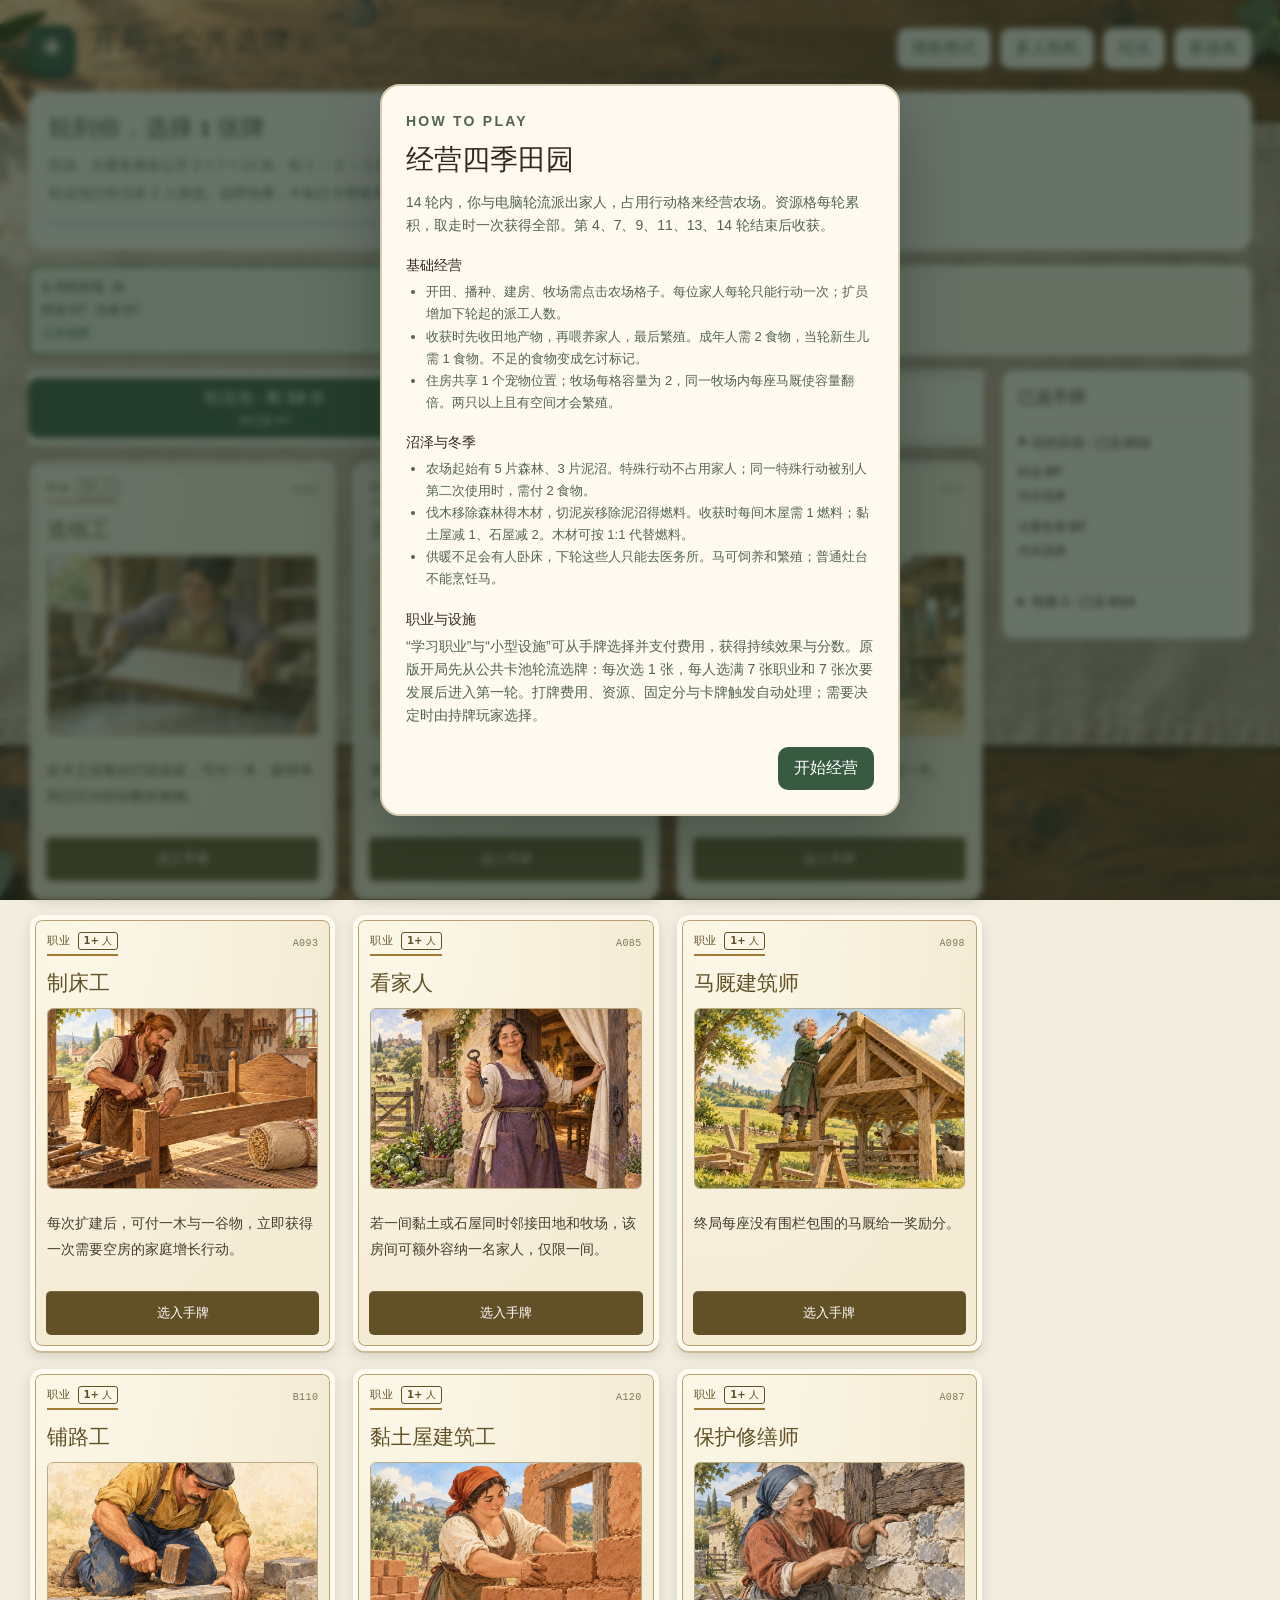
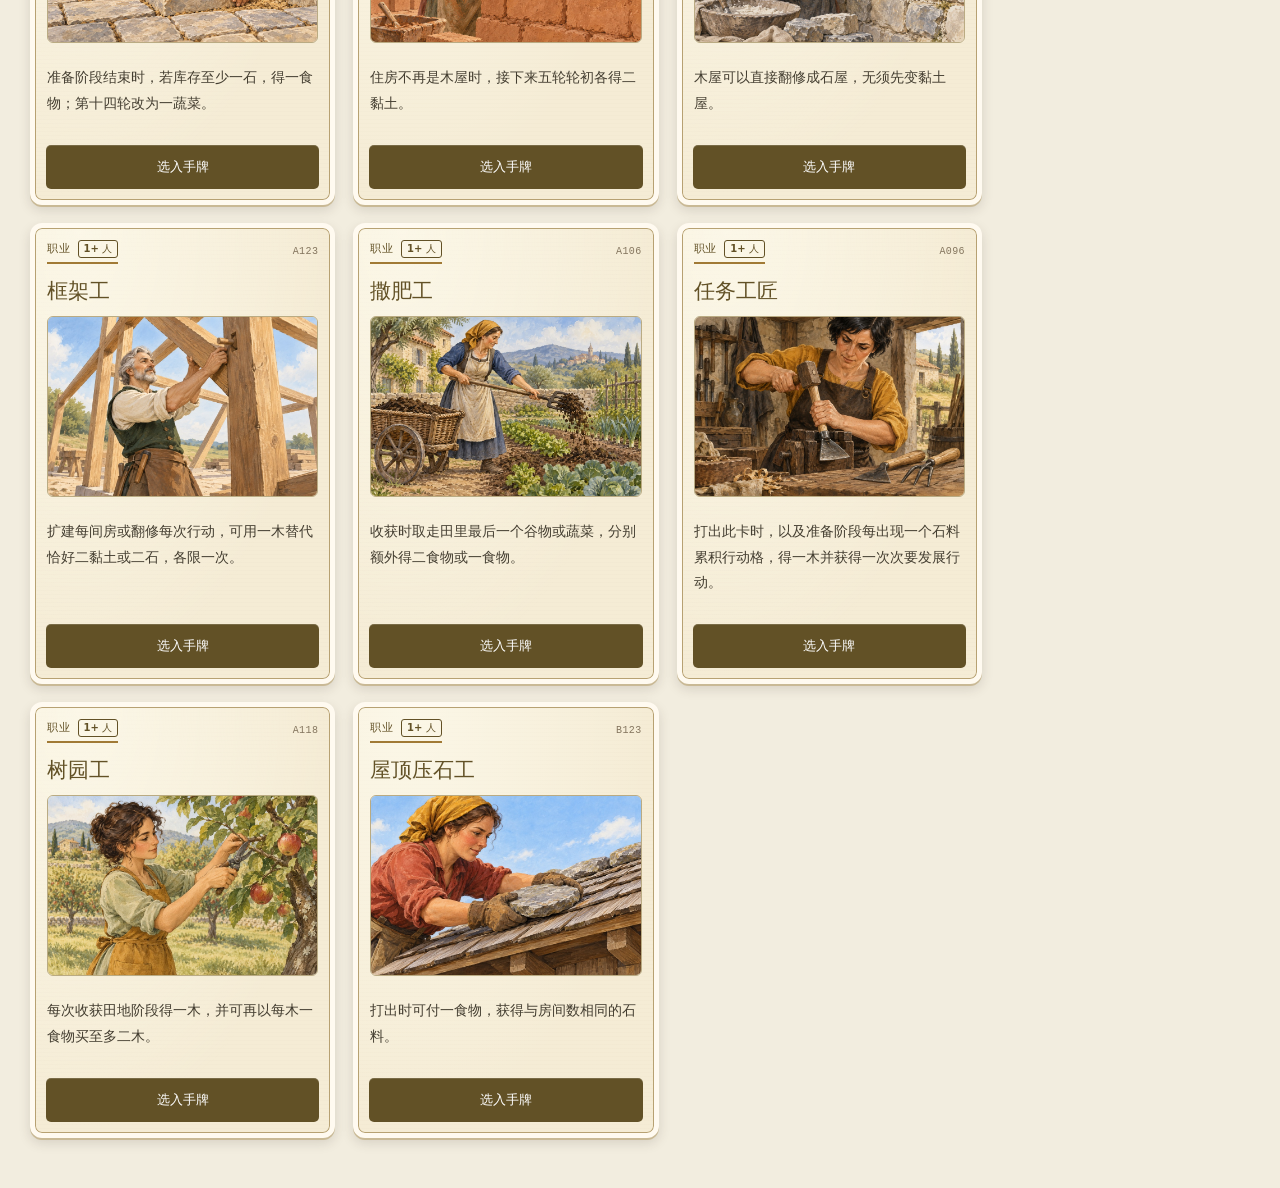
==== play.html @ 38c821ca "Assemble generated pastoral terrain into the interactive farm board" ====
<!doctype html>
<html lang="zh-CN"><head><meta charset="UTF-8"><meta name="viewport" content="width=device-width, initial-scale=1, viewport-fit=cover"><meta name="theme-color" content="#f2eddf"><title>四季田园 · 农场策略游戏</title><style>
:root{font-family:ui-sans-serif,-apple-system,BlinkMacSystemFont,"Segoe UI","PingFang SC","Microsoft YaHei",sans-serif;color:#24382f;background:#f2eddf;font-synthesis:none}*{box-sizing:border-box}body{margin:0;min-width:320px}button{font:inherit;cursor:pointer}button:disabled{cursor:not-allowed}.shell{max-width:1600px;margin:0 auto;padding:22px 28px 32px}.masthead{display:flex;align-items:center;justify-content:space-between;gap:20px;margin-bottom:16px}.brand{display:flex;align-items:center;gap:14px}.brand-mark{width:48px;height:48px;border-radius:14px;background:#304c38;display:grid;place-items:center;color:#f4eacb;font-size:25px;box-shadow:0 5px 0 #1d3526}.brand h1{font-family:Georgia,"Songti SC",serif;font-size:28px;margin:0;letter-spacing:.05em}.brand p{margin:1px 0 0;color:#7a806f;font-size:12px;letter-spacing:.12em}.header-actions{display:flex;align-items:center;gap:9px}.ghost-btn{border:1px solid #c9c6b7;background:#f8f5e9;color:#46594c;padding:9px 14px;border-radius:10px;font-weight:700}.ghost-btn:hover{background:#fff}.round-pill{background:#334f3c;color:#f8efd8;padding:11px 16px;border-radius:100px;font-size:13px;font-weight:800;white-space:nowrap}.topline{display:grid;grid-template-columns:1fr auto 1fr;align-items:center;gap:14px;background:#e2e8d6;border:1px solid #cdd8c6;border-radius:14px;padding:13px 17px;margin-bottom:16px}.topline .turn{font-weight:800}.topline .turn span{display:inline-block;width:9px;height:9px;border-radius:50%;background:#d89150;margin-right:8px}.topline .turn.ai span{background:#6486a0}.topline .next{text-align:right;color:#56715b;font-size:13px}.season-track{display:flex;align-items:center;gap:5px}.season-track i{display:block;width:13px;height:13px;border-radius:50%;background:#cad2bc}.season-track i.past{background:#637f5d}.season-track i.now{background:#e7a960;outline:3px solid #f7e7c7}.summary-strip{display:grid;grid-template-columns:repeat(10,minmax(0,1fr));gap:8px;margin-bottom:17px}.resource{background:#fffaf0;border:1px solid #ded9c9;border-radius:12px;padding:10px 11px;min-width:0;box-shadow:0 3px 0 #e2ddce}.resource .res-top{font-size:19px;line-height:1}.resource .res-bottom{margin-top:4px;display:flex;align-items:baseline;justify-content:space-between;gap:2px}.resource .res-bottom span{font-size:11px;color:#758072;white-space:nowrap}.resource .res-bottom strong{font-size:18px;color:#263d2e}.main-grid{display:grid;grid-template-columns:minmax(510px,1.1fr) minmax(410px,.9fr);gap:18px;align-items:start}.panel{background:#fbf8ed;border:1px solid #d8d2be;border-radius:18px;box-shadow:0 6px 0 rgba(69,78,50,.08);overflow:hidden}.panel-head{display:flex;justify-content:space-between;align-items:center;padding:19px 20px 15px;border-bottom:1px solid #e9e4d6}.eyebrow{color:#9b7b53;font-weight:800;font-size:11px;letter-spacing:.16em;text-transform:uppercase;margin:0 0 4px}.panel h2{font-family:Georgia,"Songti SC",serif;font-size:23px;margin:0;font-weight:700}.head-note{font-size:12px;color:#7e8775}.action-list{padding:15px;display:grid;grid-template-columns:repeat(3,minmax(0,1fr));gap:10px}.action-card{position:relative;text-align:left;min-height:112px;border:1px solid #cdd8c9;border-radius:13px;padding:13px 12px 11px;background:linear-gradient(145deg,#f9fbf4,#e9f0e5);color:#243e2d;display:flex;flex-direction:column;align-items:flex-start;transition:transform .15s,box-shadow .15s,border-color .15s}.action-card:hover:not(:disabled){transform:translateY(-3px);box-shadow:0 7px 0 #d9e3d3;border-color:#7c9b7d}.action-card:focus-visible,.farm-cell:focus-visible,.ghost-btn:focus-visible,.primary-btn:focus-visible{outline:3px solid #e6a752;outline-offset:2px}.action-card.resource-card{background:linear-gradient(145deg,#f8f2e6,#eee2ce);border-color:#dfd3bb}.action-card.animal-card{background:linear-gradient(145deg,#f8f2e8,#eddfc9);border-color:#ddcdb4}.action-card.locked{opacity:.45;filter:grayscale(.5)}.action-card.used{background:#e7e6dd;opacity:.58;border-color:#d7d4c9}.action-icon{font-size:23px;line-height:1;margin-bottom:9px}.action-title{font-size:14px;font-weight:850;line-height:1.15}.action-detail{font-size:11px;color:#6d7b69;line-height:1.3;margin-top:5px}.action-badge{position:absolute;right:10px;top:10px;border-radius:7px;background:#375941;color:#fff6df;min-width:25px;height:24px;padding:2px 5px;display:grid;place-items:center;font-weight:900;font-size:13px}.action-card.used .action-badge{background:#a9aa9e}.unlock-tag{position:absolute;right:10px;top:10px;font-size:10px;font-weight:800;color:#6b7768}.farm-wrap{padding:18px 20px 20px}.farm-banner{display:flex;align-items:center;justify-content:space-between;gap:10px;margin-bottom:14px}.farm-player{display:flex;gap:8px;align-items:center;font-size:13px;font-weight:800}.farm-player .dot{width:10px;height:10px;border-radius:50%;background:#d88a4e}.farm-player.ai .dot{background:#6892ad}.view-switch{display:flex;background:#e7e8db;border-radius:9px;padding:3px;gap:2px}.view-switch button{border:0;border-radius:7px;background:transparent;color:#788374;padding:6px 10px;font-size:11px;font-weight:800}.view-switch button.active{background:#fffdf5;color:#284232;box-shadow:0 2px 4px #0001}.farm-field{display:grid;grid-template-columns:repeat(5,1fr);gap:7px;padding:12px;border-radius:16px;border:2px solid #b8cc9d;background:#9abb7c;box-shadow:inset 0 0 0 4px #a8c889}.farm-cell{aspect-ratio:1.02;border:1px solid #89a96f;border-radius:9px;background:#b6d08f;display:flex;flex-direction:column;justify-content:center;align-items:center;color:#49653b;position:relative;min-height:58px;overflow:hidden}.farm-cell.empty{background:repeating-linear-gradient(135deg,#b9d592 0 8px,#bed999 8px 16px)}.farm-cell.house{background:linear-gradient(145deg,#e2b985,#c88d5c);border-color:#a7754e;color:#633c29}.farm-cell.field{background:repeating-linear-gradient(0deg,#a1774b 0 8px,#b48958 8px 12px);border-color:#845e3d;color:#fff2d1}.farm-cell.pasture{background:repeating-linear-gradient(90deg,#86ae67 0 10px,#91b971 10px 20px);border:3px dashed #d8c58b;color:#25462c}.farm-cell.selectable{cursor:pointer;animation:pickPulse 1.4s ease-in-out infinite;outline:3px solid #ffdc74;outline-offset:-4px}.farm-cell.selectable:hover{transform:scale(.95);filter:brightness(1.1)}.farm-cell:disabled{cursor:default}.cell-icon{font-size:27px;line-height:1}.cell-label{font-size:11px;font-weight:900;text-shadow:0 1px 0 #ffffff55}.cell-qty{position:absolute;top:4px;right:6px;background:#fff9e0;color:#34503d;border-radius:5px;padding:1px 4px;font-size:10px;font-weight:900}.farm-footer{display:flex;justify-content:space-between;align-items:center;gap:10px;margin-top:12px;color:#6e7a69;font-size:11px}.farm-footer strong{color:#385940}.farm-tip{background:#f4ead0;border:1px solid #e3d2a5;color:#6d5730;border-radius:10px;padding:10px 12px;margin-top:13px;font-size:12px;line-height:1.4}.farm-tip.pick{background:#fff0c9;border-color:#e4b960;color:#62420b}.mini-stats{display:grid;grid-template-columns:repeat(4,1fr);gap:7px;margin-top:12px}.mini-stat{background:#f0f1e7;border-radius:9px;padding:8px;text-align:center;font-size:11px;color:#6e7a68}.mini-stat b{display:block;font-size:15px;color:#304c37;margin-bottom:2px}.below-grid{display:grid;grid-template-columns:1.1fr .9fr;gap:18px;margin-top:18px}.info-box{padding:18px 20px;min-height:140px}.info-box h3{margin:0 0 12px;font-family:Georgia,"Songti SC",serif;font-size:18px}.log-list{display:flex;flex-direction:column;gap:7px}.log-line{display:flex;gap:9px;font-size:12px;color:#5e6d5d;line-height:1.4}.log-line time{white-space:nowrap;color:#a09073;font-weight:800}.score-row{display:flex;justify-content:space-between;align-items:center;gap:10px;font-size:12px;padding:5px 0;border-bottom:1px dashed #e6e0d1}.score-row:last-child{border:0}.score-row b{color:#2f5538}.footer{text-align:center;font-size:11px;color:#9a9d8b;padding:24px 0 0}.footer a{color:inherit}.modal-backdrop{position:fixed;inset:0;background:#1c2e24a8;z-index:10;display:grid;place-items:center;padding:20px;backdrop-filter:blur(3px)}.modal{width:min(520px,100%);max-height:min(85vh,800px);overflow:auto;background:#fffaf0;border:2px solid #d5cab3;border-radius:20px;box-shadow:0 20px 70px #17251e66;padding:24px}.modal .eyebrow{margin-bottom:8px}.modal h2{font-family:Georgia,"Songti SC",serif;font-size:28px;margin:0 0 12px}.modal p{font-size:14px;line-height:1.65;color:#536353;margin:0 0 12px}.modal h3{font-size:14px;margin:20px 0 6px}.modal ul{padding-left:20px;margin:4px 0 14px;color:#536353;font-size:13px;line-height:1.7}.modal-actions{display:flex;gap:9px;justify-content:flex-end;margin-top:20px}.primary-btn{border:0;background:#375a40;color:white;padding:11px 16px;border-radius:10px;font-weight:800}.primary-btn:hover{background:#284b34}.modal-choice{display:grid;grid-template-columns:repeat(3,1fr);gap:8px;margin-top:14px}.choice-btn{border:1px solid #cbd5c2;border-radius:11px;background:#eff4e9;padding:12px 8px;color:#35513a;font-weight:800}.choice-btn:hover{background:#dcebcf}.harvest-grid{display:grid;grid-template-columns:1fr 1fr;gap:10px;margin:16px 0}.harvest-card{padding:13px;border-radius:12px;background:#edf1e4;font-size:12px;line-height:1.6}.harvest-card.ai{background:#e9eff2}.harvest-card b{display:block;font-size:15px;margin-bottom:5px}.result-score{font-size:50px;font-family:Georgia,serif;font-weight:800;color:#2d543a;margin:5px 0 14px}.result-score span{font-size:24px;color:#8c9b83}.cancel-pick{border:0;background:transparent;color:#9b6531;font-size:11px;text-decoration:underline;padding:0 4px}.notice{position:fixed;bottom:23px;left:50%;transform:translateX(-50%);background:#263e30;color:#fdf5df;padding:11px 16px;border-radius:10px;box-shadow:0 8px 25px #17251e55;z-index:12;font-size:12px;max-width:min(90vw,500px);text-align:center}@keyframes pickPulse{50%{box-shadow:inset 0 0 0 3px #fff2a0}}@media(max-width:1150px){.main-grid{grid-template-columns:1fr}.below-grid{grid-template-columns:1fr 1fr}.summary-strip{grid-template-columns:repeat(5,1fr)}}@media(max-width:700px){.shell{padding:12px}.masthead{align-items:flex-start;margin-bottom:12px}.brand-mark{width:40px;height:40px}.brand h1{font-size:21px}.brand p{font-size:9px}.header-actions{gap:5px;flex-wrap:wrap;justify-content:flex-end}.ghost-btn{font-size:11px;padding:7px 9px}.round-pill{padding:8px 10px;font-size:11px}.topline{grid-template-columns:1fr auto;padding:10px 12px;font-size:12px}.season-track{grid-column:1/-1;grid-row:2;justify-content:center}.topline .next{font-size:11px}.summary-strip{gap:5px}.resource{padding:7px 6px;border-radius:8px}.resource .res-top{font-size:17px}.resource .res-bottom span{font-size:9px}.resource .res-bottom strong{font-size:14px}.main-grid,.below-grid{display:block}.panel{margin-bottom:13px}.action-list{grid-template-columns:repeat(2,minmax(0,1fr));gap:7px;padding:10px}.action-card{min-height:100px;padding:10px}.panel-head{padding:14px}.panel h2{font-size:19px}.farm-wrap{padding:12px}.farm-field{gap:4px;padding:7px}.farm-cell{min-height:48px}.cell-icon{font-size:22px}.cell-label{font-size:9px}.mini-stats{grid-template-columns:repeat(2,1fr)}.info-box{min-height:0}.modal{padding:19px}}

.summary-strip.expanded{grid-template-columns:repeat(12,minmax(0,1fr));margin-bottom:10px}
.expansion-line{display:flex;align-items:center;justify-content:space-between;gap:10px;margin:0 0 17px;color:#64735f;font-size:12px}
.expansion-line button{border:1px solid #c7bd9e;background:#f9edd1;color:#654e28;border-radius:8px;padding:7px 10px;font-size:11px;font-weight:800;white-space:nowrap}
.expansion-line button:disabled{opacity:.45}
.special-section{border-top:1px solid #d9d0b8;background:#f7f0df;padding-top:13px}
.section-title{display:flex;align-items:baseline;justify-content:space-between;gap:10px;padding:0 16px}
.section-title h3{font-family:Georgia,"Songti SC",serif;font-size:18px;margin:0}
.section-title span{font-size:11px;color:#907f5e}
.special-card{background:linear-gradient(145deg,#f8eccc,#eaddb8);border-color:#d8be84}
.farm-cell.forest{background:linear-gradient(145deg,#577b49,#2e5b3b);border-color:#29573b;color:#e8f1ce}
.farm-cell.moor{background:repeating-linear-gradient(30deg,#77624f 0 9px,#675340 9px 18px);border-color:#594638;color:#f6dfb6}
.view-switch{flex-wrap:wrap;justify-content:flex-end;max-width:75%}
.farm-banner{align-items:flex-start}
.cards-panel{margin-top:18px}
.hand-grid{display:grid;grid-template-columns:repeat(4,minmax(0,1fr));gap:9px;padding:15px}
.hand-card{border:1px solid #d8d0bd;border-radius:11px;background:#f5f0df;padding:11px;min-height:97px;display:flex;flex-direction:column;gap:5px}
.hand-card b{font-size:13px;color:#354d39}
.hand-card span{font-size:11px;color:#657461;line-height:1.4}
.hand-card small{margin-top:auto;font-size:10px;color:#9a8059}
.played-cards{padding:0 15px 15px;font-size:11px;color:#7c806d}
.modal-choice.many{grid-template-columns:repeat(2,1fr)}
.choice-btn{text-align:left;display:flex;flex-direction:column;align-items:flex-start;gap:5px}
.choice-btn b{font-size:13px}.choice-btn small{font-size:10px;line-height:1.35;color:#75846f;font-weight:500}
.setup-grid{display:flex;flex-direction:column;gap:13px;margin:16px 0;color:#465b49;font-size:13px;font-weight:700}
.setup-grid label:first-child{display:flex;flex-direction:column;gap:6px}
.setup-grid select{padding:9px;border:1px solid #c9c9b9;border-radius:9px;background:#f7f4e8;font:inherit;color:#344b39}
.setup-grid .check-row{display:flex;align-items:flex-start;gap:8px;line-height:1.45}
.setup-grid input{accent-color:#3a6745;margin-top:2px}
.ranking{background:#f0f3e8;border-radius:11px;padding:10px 13px}
@media(max-width:1150px){.summary-strip.expanded{grid-template-columns:repeat(6,minmax(0,1fr))}.hand-grid{grid-template-columns:repeat(2,minmax(0,1fr))}}
@media(max-width:700px){.summary-strip.expanded{grid-template-columns:repeat(4,minmax(0,1fr))}.section-title{padding:0 10px;display:block}.section-title span{display:block;margin-top:4px}.farm-banner{display:block}.view-switch{margin-top:9px;max-width:none;justify-content:flex-start}.view-switch button{padding:6px 8px}.hand-grid{grid-template-columns:repeat(2,minmax(0,1fr));padding:10px}.cards-panel{margin-top:13px}.modal-choice{grid-template-columns:repeat(2,1fr)}}

/* Keep the farm close to the actions while large expansion sets are enabled. */
.main-grid{grid-template-columns:minmax(0,1.55fr) minmax(350px,.85fr)}
.farm-rail{min-width:0}
.farm-rail .cards-panel{margin-top:18px}
.major-taken{opacity:.55;background:#ebe9df}
.actions-panel{overflow:visible}
.actions-panel .action-list{grid-template-columns:repeat(4,minmax(0,1fr));gap:8px;padding:12px 15px 16px}
.actions-panel .action-card{min-height:94px;padding:11px 10px 9px}
.actions-panel .action-icon{font-size:21px;margin-bottom:6px}
.action-nav{position:sticky;top:0;z-index:3;display:flex;gap:6px;padding:9px 15px;background:#fbf8edee;border-bottom:1px solid #e5dfce;backdrop-filter:blur(8px)}
.action-nav button{border:1px solid #cbd6c5;background:#eef3e8;border-radius:7px;padding:7px 11px;color:#3c6044;font-size:12px;font-weight:800}
.action-nav button:hover,.action-nav button:focus-visible{background:#dcebcf;outline-color:#e6a752}
.action-section{scroll-margin-top:55px}
.action-section+.action-section{border-top:1px solid #e9e4d6}
.action-section .section-title{padding:15px 16px 0}
.season-section{background:#eff3e3}
.season-section .section-title{align-items:flex-start}
.season-section .section-title span{max-width:65%;line-height:1.4;text-align:right}
.season-section .action-list{grid-template-columns:minmax(170px,240px)}
.season-section .action-card{background:linear-gradient(145deg,#f9f6df,#dfe9c6);border-color:#b9cc9b}
.special-section{border-top:0;padding-top:0}
.special-section .section-title{padding-top:15px}
.later-actions{border-top:1px solid #e9e4d6}
.later-actions summary{cursor:pointer;padding:15px 16px;color:#3c6044;font-size:13px;font-weight:800;list-style-position:inside}
.later-actions summary:hover{background:#f2f1e6}
.later-actions summary span{float:right;color:#8b947f;font-size:11px}
.later-actions .action-list{padding-top:0}
@media(max-width:1200px){.main-grid{grid-template-columns:minmax(0,1.35fr) minmax(340px,.9fr)}.actions-panel .action-list{grid-template-columns:repeat(3,minmax(0,1fr))}}
@media(max-width:900px){.main-grid{display:flex;flex-direction:column;gap:13px}.farm-rail{display:contents}.farm-panel{order:0;width:100%}.actions-panel{order:1;width:100%}.cards-panel{order:2;width:100%;margin-top:0!important}.actions-panel .action-list{grid-template-columns:repeat(4,minmax(0,1fr))}}
@media(max-width:700px){.actions-panel .action-list{grid-template-columns:repeat(2,minmax(0,1fr));gap:7px;padding:10px}.actions-panel .action-card{min-height:90px}.action-section .section-title{padding:13px 10px 0}.season-section .section-title span{max-width:none;text-align:left}.season-section .action-list{grid-template-columns:minmax(0,1fr)}.action-nav{padding:8px 10px}.action-nav button{flex:1;padding:7px 4px;font-size:11px}.later-actions summary{padding:13px 10px}}

.alien-section{background:#eef0f5}.alien-section .action-card{background:linear-gradient(145deg,#f6f7ff,#e3e8f7);border-color:#bdc9e1}.alien-panel .hand-card{background:#f3f4fa}.empty-actions{grid-column:1/-1;color:#68738a;font-size:12px;margin:2px 0 8px}.farm-cell.circle{background:repeating-linear-gradient(45deg,#9c89ae 0 9px,#ae9ac0 9px 18px);border-color:#765f8d;color:#fff}
.alien-status{padding:10px 15px 0;color:#56627b;font-size:12px;font-weight:700}
.catalog-modal{width:min(880px,100%);max-height:88vh}.catalog-controls{display:grid;grid-template-columns:minmax(0,1fr) 135px 135px;gap:8px;margin:14px 0 8px}.catalog-controls input,.catalog-controls select{min-width:0;border:1px solid #cbd5c2;border-radius:9px;background:#fffdf6;padding:9px 11px;color:#304c37;font:inherit;font-size:13px}.catalog-count{color:#77816f;font-size:12px;font-weight:700;margin:8px 0}.catalog-grid{display:grid;grid-template-columns:repeat(3,minmax(0,1fr));gap:7px}.catalog-card{display:flex;flex-direction:column;gap:3px;min-height:78px;border:1px solid #d9d8ce;border-radius:10px;padding:9px 10px;background:#fffdf5;color:#304c37;text-decoration:none}.catalog-card.occupation{border-left:4px solid #d5a53f}.catalog-card.minor{border-left:4px solid #cc8850}.catalog-card:hover{background:#f2f6e9}.catalog-card b{font-size:11px;color:#95876d}.catalog-card span{font-size:13px;font-weight:800;line-height:1.25}.catalog-card small{color:#818878;font-size:10px;margin-top:auto}.catalog-pagination{position:sticky;bottom:-24px;background:#fffaf0;padding-top:12px}@media(max-width:700px){.catalog-controls{grid-template-columns:1fr 1fr}.catalog-controls input{grid-column:1/-1}.catalog-grid{grid-template-columns:repeat(2,minmax(0,1fr))}.catalog-card{min-height:74px}}

/* Overhead tabletop layout. The game rules and button targets stay unchanged. */
body{background:#8a5a34 url('./assets/tabletop.png') center top / cover fixed;color:#302b20}
.tabletop-shell{max-width:1840px;padding:18px clamp(14px,2.2vw,38px) 30px}
.tabletop-shell .masthead{margin:0 0 12px;padding:8px 14px;background:#f1dfae;border:3px solid #8e623a;border-radius:9px;box-shadow:0 5px 0 #50331e8a,0 9px 22px #321c1480}
.tabletop-shell .brand-mark{background:#5e763e;border:2px solid #e6d29d;border-radius:50%;box-shadow:0 2px 0 #2c4026}
.tabletop-shell .brand h1{font-size:25px;color:#42321e}.tabletop-shell .brand p{color:#75583b}
.tabletop-shell .ghost-btn{border:2px solid #a27b47;background:#f8e9c1;color:#533b24;border-radius:6px;box-shadow:0 3px 0 #80603a}
.tabletop-shell .round-pill{border:2px solid #d5b679;border-radius:7px;background:#536c3c;box-shadow:0 3px 0 #304529}
.tabletop-shell .topline{margin:0 0 13px;background:#f6e7bc;border:3px solid #997747;border-radius:8px;box-shadow:0 4px 0 #6b482f9e;grid-template-columns:1fr auto 1fr}
.tabletop-shell .topline .turn,.tabletop-shell .topline .next{color:#453a25}
.tabletop-layout{display:grid;grid-template-columns:minmax(285px,24%) minmax(0,1fr) minmax(205px,18%);grid-template-areas:'major major side' 'farm actions side' 'hand hand side';align-items:start;gap:15px;min-width:0}
.table-major{grid-area:major;min-width:0}.table-farm{grid-area:farm;min-width:0}.table-actions{grid-area:actions;min-width:0}.table-side{grid-area:side;min-width:0;display:flex;flex-direction:column;gap:15px}.table-hand{grid-area:hand;min-width:0;display:flex;flex-direction:column;gap:14px}
.tabletop-layout .panel{border-radius:10px;box-shadow:0 5px 0 #4f3d2880,0 12px 23px #382c2066}
.tabletop-layout .panel-head{padding:11px 14px 9px;background:#f3e7c6;border-bottom:2px solid #cbb989}.tabletop-layout .panel h2{font-size:20px;color:#49371f}.tabletop-layout .eyebrow{color:#957044;font-size:10px}.tabletop-layout .head-note{color:#806e50;font-size:11px}
.table-major .major-panel{margin:0;background:#536f40;border:5px solid #3f5831}.table-major .major-panel .panel-head{background:#e6d5a8}.table-major .hand-grid{display:flex;gap:10px;overflow-x:auto;scrollbar-color:#8d6b3e #dfd3ae;padding:12px}.table-major .hand-card{flex:0 0 150px;min-height:112px;background:linear-gradient(#f8eebf,#e9ce81);border:4px solid #fff8dd;border-radius:5px;box-shadow:0 3px 0 #2d4024,0 5px 10px #20321d80}.table-major .hand-card b{color:#533720;font-family:Georgia,'Songti SC',serif}.table-major .hand-card span{color:#554832;line-height:1.35}.table-major .major-taken{filter:grayscale(.7);opacity:.65}
.table-farm .farm-panel{background:linear-gradient(140deg,#8eaa67,#789553);border:7px solid #506b39}.table-farm .farm-wrap{padding:13px}.table-farm .farm-banner{background:#e7d49e;border:2px solid #a98b58;border-radius:5px;padding:7px;margin-bottom:11px}.table-farm .farm-field{background:#739953;border:4px solid #537b3c;border-radius:7px;box-shadow:inset 0 0 0 4px #a7bd7b,0 3px 0 #36502b}.table-farm .farm-cell{border-radius:5px;box-shadow:inset 0 2px 5px #24452540}.table-farm .farm-cell.empty{background:linear-gradient(145deg,#9fbd70,#b0cc81 55%,#88a95d)}.table-farm .farm-cell.selectable{outline-color:#ffdc73;z-index:1}.table-farm .farm-footer{color:#233a27;font-weight:700}.table-farm .farm-footer strong{color:#18321f}.table-farm .farm-tip{background:#f5e5b0;border:2px solid #a78952;border-radius:5px}.table-farm .mini-stat{background:#e5d8a9;color:#544a31;border:1px solid #aa975d;border-radius:5px}.table-farm .mini-stat b{color:#315131}
.table-actions .actions-panel{background:linear-gradient(130deg,#709255,#567b45);border:8px solid #476739;overflow:visible}.table-actions .actions-panel>.panel-head{background:#ecd9a9;border-bottom:3px solid #af8f57}.table-actions .action-section{border-top:2px solid #4d6a3c}.table-actions .section-title h3{color:#fff2c8;text-shadow:0 2px 1px #2d4b28;font-size:17px}.table-actions .section-title span{color:#e8e0be}.table-actions .action-list{grid-template-columns:repeat(4,minmax(0,1fr));gap:9px;padding:11px 13px 15px}.table-actions .action-card{min-height:116px;padding:10px;background:linear-gradient(155deg,#fff6d5,#efdba0 65%,#e8cb8e);border:4px solid #fff9e2;border-radius:6px;box-shadow:0 4px 0 #34542f,0 6px 8px #253e2d70;color:#44341f}.table-actions .action-card:hover:not(:disabled){transform:translateY(-3px);box-shadow:0 7px 0 #34542f,0 10px 13px #253e2d88;border-color:#fff}.table-actions .action-card.resource-card,.table-actions .action-card.animal-card,.table-actions .special-card,.table-actions .alien-section .action-card{background:linear-gradient(155deg,#fff4c8,#ecd38f)}.table-actions .action-title{font-family:Georgia,'Songti SC',serif;font-size:15px;color:#49351e}.table-actions .action-detail{font-size:11px;color:#6c593a;line-height:1.3}.table-actions .action-icon{font-size:25px;margin-bottom:7px}.table-actions .action-badge{background:#8f602b;border:2px solid #e6c982;border-radius:50%;height:29px;min-width:29px;top:7px;right:7px}.table-actions .action-card.used{opacity:1;filter:none;background:#eadab2;border-color:#d8c79f}.table-actions .action-card.locked{opacity:.5}.table-actions .action-card:disabled:not(.locked){cursor:not-allowed}.worker-token{position:absolute;right:9px;bottom:8px;width:24px;height:27px;clip-path:polygon(33% 0,67% 0,80% 18%,70% 36%,94% 52%,88% 70%,72% 65%,82% 100%,18% 100%,28% 65%,12% 70%,6% 52%,30% 36%,20% 18%);filter:drop-shadow(1px 3px 1px #2b2422)}.worker-token.human{background:#315dc3}.worker-token.computer{background:#c59a25}.table-actions .action-nav{top:0;background:#e7d6ad;box-shadow:0 2px 3px #28442240;padding:7px 12px}.table-actions .action-nav button{background:#f6e9c6;border:1px solid #b89d67;border-radius:5px;color:#5b4529}.table-actions .season-section,.table-actions .special-section,.table-actions .alien-section{background:transparent}.table-actions .later-actions{border-top:2px solid #4d6a3c}.table-actions .later-actions summary{color:#f6ebc5}.table-actions .empty-actions{color:#f3e9c9}
.resource-tray{background:#68472c;border:6px solid #53351f;border-radius:9px;padding:10px;box-shadow:0 5px 0 #352316,0 10px 20px #26191280}.tray-heading{display:flex;align-items:center;justify-content:space-between;color:#f9e9bc;font-family:Georgia,'Songti SC',serif;font-weight:800;font-size:16px;margin:2px 3px 10px}.tray-heading small{font:600 10px ui-sans-serif,sans-serif;color:#ddc392}.table-side .summary-strip,.table-side .summary-strip.expanded{display:grid;grid-template-columns:repeat(2,minmax(0,1fr));gap:7px;margin:0}.table-side .resource{background:#ead29e;border:2px solid #b8935c;border-radius:4px;padding:6px 7px;box-shadow:inset 0 2px 2px #855f3450}.table-side .resource .res-top{font-size:19px}.table-side .resource .res-bottom span{font-size:10px;color:#5b4a30}.table-side .resource .res-bottom strong{font-size:16px;color:#2b3723}.table-side .expansion-line{margin:10px 0 0}.table-side .expansion-line button{width:100%;background:#efd8a1;border:2px solid #ad8954}.table-side .info-box{background:#f4e7c4;border:4px solid #a78352;min-height:0;padding:10px 12px}.table-side .info-box h3{font-size:16px;margin-bottom:8px;color:#493720}.table-side .score-row{font-size:11px}.table-side .log-line{font-size:10px;line-height:1.35}.table-side .log-line time{font-size:10px}
.table-hand .cards-panel{margin:0;background:#5a4630;border:5px solid #493824}.table-hand .cards-panel .panel-head{background:#e7d3a0}.table-hand .hand-grid{display:flex;gap:10px;overflow-x:auto;padding:12px 15px 17px}.table-hand .hand-card{flex:0 0 160px;min-height:155px;background:linear-gradient(#fff1c3,#e9d095);border:5px solid #fff9e8;border-radius:6px;box-shadow:0 4px 0 #2b241c,0 6px 10px #1e171480;padding:8px;gap:4px}.table-hand .hand-card b{font-family:Georgia,'Songti SC',serif;color:#563c21;font-size:14px}.table-hand .hand-card span{color:#5d523e;font-size:11px}.table-hand .hand-card small{color:#866b45}.table-hand .occupation-card{background:linear-gradient(#f3e8b7,#dcd097)}.table-hand .minor-card{background:linear-gradient(#f6e9b2,#ebc58d)}.card-illustration{height:44px;display:grid;place-items:center;background:linear-gradient(120deg,#a5b985,#d9cf9b);border:1px solid #a08a54;border-radius:3px;font-size:25px}.table-hand .played-cards{color:#f3e6c3}.tabletop-shell .footer{color:#f2e6cc;text-shadow:0 1px 2px #37251c}
@media(max-width:1250px){.tabletop-layout{grid-template-columns:minmax(270px,34%) minmax(0,1fr);grid-template-areas:'major major' 'farm actions' 'side side' 'hand hand'}.table-side{display:grid;grid-template-columns:minmax(220px,1.15fr) minmax(200px,.8fr) minmax(210px,1fr)}.table-actions .action-list{grid-template-columns:repeat(3,minmax(0,1fr))}.table-side .summary-strip,.table-side .summary-strip.expanded{grid-template-columns:repeat(4,minmax(0,1fr))}}
@media(max-width:900px){body{background-attachment:scroll}.tabletop-layout{display:grid;grid-template-columns:1fr;grid-template-areas:'farm' 'side' 'actions' 'hand' 'major';gap:13px}.table-side{display:grid;grid-template-columns:1fr 1fr}.table-side .resource-tray{grid-column:1/-1}.table-side .summary-strip,.table-side .summary-strip.expanded{grid-template-columns:repeat(6,minmax(0,1fr))}.table-actions .action-list{grid-template-columns:repeat(4,minmax(0,1fr))}.tabletop-shell .masthead{flex-wrap:wrap}.tabletop-shell .topline{grid-template-columns:1fr auto}.tabletop-shell .topline .season-track{grid-column:1/-1;grid-row:2}}
@media(max-width:700px){.tabletop-shell{padding:10px}.tabletop-shell .masthead{padding:8px;gap:8px}.tabletop-shell .brand h1{font-size:21px}.tabletop-shell .header-actions{gap:5px}.tabletop-shell .ghost-btn{font-size:10px;padding:7px}.tabletop-shell .topline{padding:10px}.table-side{grid-template-columns:1fr}.table-side .resource-tray{grid-column:auto}.table-side .summary-strip,.table-side .summary-strip.expanded{grid-template-columns:repeat(4,minmax(0,1fr))}.table-actions .action-list{grid-template-columns:repeat(2,minmax(0,1fr));gap:7px}.table-actions .action-card{min-height:103px}.table-actions .action-nav{position:static;flex-wrap:wrap}.table-actions .action-nav button{flex:1 1 27%}.table-farm .farm-cell{min-height:46px}.table-hand .hand-card{flex-basis:146px}}

/* Phone play surface: persistent resources, one task at a time. */
.mobile-nav{display:none}
@media(max-width:700px){
  html{scroll-padding-top:130px}
  body{background-size:auto 100vh;-webkit-text-size-adjust:100%}
  button,a,input,select,summary{touch-action:manipulation}
  .tabletop-shell{padding:8px max(8px,env(safe-area-inset-right)) calc(82px + env(safe-area-inset-bottom)) max(8px,env(safe-area-inset-left))}
  .tabletop-shell .masthead{display:grid;grid-template-columns:1fr;margin-bottom:8px;padding:8px 10px;border-width:2px;gap:5px}
  .tabletop-shell .brand{gap:8px}.tabletop-shell .brand-mark{width:30px;height:30px;font-size:18px}
  .tabletop-shell .brand h1{font-size:20px}.tabletop-shell .brand p{display:none}
  .tabletop-shell .header-actions{display:flex;flex-wrap:nowrap;justify-content:space-between;gap:6px}
  .tabletop-shell .ghost-btn{font-size:12px;min-height:44px;padding:7px 9px;box-shadow:0 2px 0 #80603a}
  .tabletop-shell .round-pill{margin-left:auto;font-size:11px;padding:8px;white-space:nowrap}
  .tabletop-shell .topline{grid-template-columns:1fr auto;gap:4px;padding:8px 10px;margin-bottom:8px;border-width:2px}
  .tabletop-shell .topline .season-track{display:none}.tabletop-shell .topline .turn{font-size:12px}.tabletop-shell .topline .next{font-size:11px}
  .tabletop-layout{display:flex;flex-direction:column;gap:10px}
  .tabletop-layout>div{width:100%}.table-side{display:contents}
  .tabletop-layout .panel{margin:0;border-width:4px;box-shadow:0 3px 0 #4f3d2855}
  .tabletop-layout .panel-head{padding:10px;gap:8px;align-items:center}.tabletop-layout .panel h2{font-size:18px}
  .tabletop-layout .eyebrow{display:none}.tabletop-layout .head-note{font-size:11px;max-width:52%;text-align:right;line-height:1.4}
  .table-side .resource-tray{order:-2;position:sticky;top:0;z-index:5;width:100%;padding:6px;border-width:3px;box-shadow:0 3px 8px #30211255}
  .tray-heading{font-family:inherit;font-size:11px;margin:0 2px 5px}.tray-heading small{font-size:11px;color:#ffefc4}
  .table-side .summary-strip,.table-side .summary-strip.expanded{grid-template-columns:repeat(6,minmax(0,1fr));gap:4px}
  .table-side .resource{padding:4px 2px;border-width:1px;display:flex;align-items:center;justify-content:center;gap:3px;min-height:30px}
  .table-side .resource .res-top{font-size:16px}.table-side .resource .res-bottom{margin:0}
  .table-side .resource .res-bottom span{display:none}.table-side .resource .res-bottom strong{font-size:14px;font-variant-numeric:tabular-nums}
  .table-side .expansion-line{display:none}
  .table-farm,.table-actions,.table-major,.table-hand,.table-side .info-box{display:none}
  [data-mobile-screen="actions"] .table-actions,[data-mobile-screen="farm"] .table-farm,[data-mobile-screen="cards"] .table-major,[data-mobile-screen="overview"] .table-side .info-box{display:block}
  [data-mobile-screen="cards"] .table-hand{display:flex;order:-1}
  [data-mobile-screen="overview"] .table-side .info-box{width:100%;padding:14px}
  [data-mobile-screen="overview"] .table-side .expansion-line{display:block;margin:6px 0 0}
  [data-mobile-screen="overview"] .table-side .expansion-line button{min-height:44px}
  .table-side .score-row,.table-side .log-line,.table-side .log-line time{font-size:13px}
  .table-side .log-line{line-height:1.6}.table-side .score-row{padding:9px 0}
  .table-actions .action-nav{position:static;flex-wrap:nowrap;overflow-x:auto;gap:5px;padding:7px;scrollbar-width:thin}
  .table-actions .action-nav button{flex:0 0 auto;min-height:44px;padding:8px 13px;font-size:12px;white-space:nowrap}
  [data-mobile-category="basic"] [data-jump="basic"],[data-mobile-category="special"] [data-jump="special"],[data-mobile-category="season"] [data-jump="season"],[data-mobile-category="alien"] [data-jump="alien"],[data-mobile-category="expansion"] [data-jump="expansion"]{background:#4d6838;color:#fff6d8;border-color:#3d572b}
  .table-actions .action-section{display:none;scroll-margin-top:115px;border:0}
  [data-mobile-category="basic"] .basic-section,[data-mobile-category="special"] .special-section,[data-mobile-category="season"] .season-section,[data-mobile-category="alien"] .alien-section,[data-mobile-category="expansion"] .expansion-section{display:block}
  .table-actions .action-list{grid-template-columns:repeat(2,minmax(0,1fr));gap:8px;padding:10px}
  .table-actions .action-card{min-height:108px;padding:10px 9px;border-width:3px}
  .table-actions .action-title{font-family:inherit;font-size:15px;line-height:1.3}.table-actions .action-detail{font-size:12px;line-height:1.45}
  .table-actions .action-icon{font-size:23px;margin-bottom:6px}.table-actions .action-card.used{padding-bottom:30px}
  .table-actions .section-title{padding:10px 10px 0}.table-actions .section-title h3{font-size:14px;margin:0 0 3px}.table-actions .section-title span{font-size:11px}
  .table-actions .later-actions{display:none}[data-mobile-category="basic"] .later-actions{display:block}
  .table-actions .later-actions summary{min-height:44px;padding:12px 10px}
  .table-farm .farm-wrap{padding:8px}.table-farm .farm-banner{padding:7px;margin-bottom:8px}
  .table-farm .farm-player{font-size:12px}.table-farm .view-switch{overflow-x:auto;max-width:100%;margin-top:6px;scrollbar-width:thin}
  .table-farm .view-switch button{flex:0 0 auto;min-width:44px;min-height:44px;font-size:12px}
  .table-farm .farm-field{grid-template-columns:repeat(5,minmax(0,1fr));padding:5px;gap:4px;border-width:2px;scroll-margin-top:120px}
  .table-farm .farm-cell{min-width:0;min-height:44px;padding:2px;aspect-ratio:1}.table-farm .cell-icon{font-size:23px}.table-farm .cell-label{font-size:10px}
  .table-farm .farm-footer{flex-wrap:wrap;gap:4px;font-size:11px}.table-farm .mini-stats{grid-template-columns:repeat(4,minmax(0,1fr));gap:4px}.table-farm .mini-stat{padding:8px 2px;font-size:10px}
  .table-farm .farm-tip{font-size:13px;line-height:1.5;margin-top:8px;padding:8px}.cancel-pick{min-height:44px;padding:8px 12px;font-size:13px}
  .table-hand .hand-grid,.table-major .hand-grid{display:grid;grid-template-columns:repeat(2,minmax(0,1fr));padding:10px;gap:9px;overflow:visible}
  .table-hand .hand-card,.table-major .hand-card{min-width:0;min-height:145px;padding:8px;border-width:3px;overflow-wrap:anywhere}
  .table-hand .hand-card b,.table-major .hand-card b{font-size:14px}.table-hand .hand-card span,.table-major .hand-card span{font-size:12px;line-height:1.5}.table-hand .hand-card small,.table-major .hand-card small{font-size:11px}
  .table-hand .card-illustration{height:36px;font-size:22px}.table-hand .played-cards{font-size:12px;line-height:1.5}
  .mobile-nav{position:fixed;bottom:0;left:0;right:0;z-index:8;display:flex;background:#f5e7c5;border-top:2px solid #927247;box-shadow:0 -3px 14px #37251c25;padding:5px max(8px,env(safe-area-inset-right)) calc(5px + env(safe-area-inset-bottom)) max(8px,env(safe-area-inset-left));gap:5px}
  .mobile-nav button{flex:1;display:flex;flex-direction:column;align-items:center;justify-content:center;gap:3px;min-height:52px;border:0;border-radius:9px;background:transparent;color:#6e5b3f;font-size:12px;font-weight:700}
  .mobile-nav button span{font-size:22px;line-height:1}.mobile-nav button[aria-current]{background:#4d6838;color:#fff4d3}.mobile-nav button:disabled{opacity:.4}
  .mobile-nav button:focus-visible{outline:3px solid #ca903d;outline-offset:-3px}
  .tabletop-shell .footer{display:none}.notice{bottom:calc(76px + env(safe-area-inset-bottom));font-size:13px}
  .modal-backdrop{padding:10px 8px max(10px,env(safe-area-inset-bottom));align-items:end}
  .modal{max-height:calc(100dvh - 24px - env(safe-area-inset-top));padding:18px;border-radius:16px;overscroll-behavior:contain}
  .modal h2{font-size:23px}.modal p{font-size:14px}.modal-actions{position:sticky;bottom:-18px;background:#fffaf0;padding:12px 0 6px;margin-top:12px;flex-wrap:wrap}
  .modal-actions button{min-height:44px;flex:1}.choice-btn{min-height:64px}.choice-btn small{font-size:12px}
  .catalog-controls input,.catalog-controls select,.setup-grid select{font-size:16px;min-height:44px}
  .setup-grid .check-row{min-height:44px;align-items:center}.setup-grid input{width:20px;height:20px;flex-shrink:0}
}
@media(max-width:360px){
  .tabletop-shell .ghost-btn{padding:6px;font-size:11px}.tabletop-shell .header-actions{gap:4px}
  .table-actions .action-card{padding:8px 7px}.table-side .resource{gap:2px}.table-side .resource .res-top{font-size:14px}
  .table-farm .cell-icon{font-size:20px}.table-farm .mini-stat{font-size:9px}
}
@media(prefers-reduced-motion:reduce){.action-card,.farm-cell.selectable{animation:none;transition:none}}

/* Online rooms share the same boards, with a separate lobby and connection status. */
.online-bar{display:flex;align-items:center;gap:12px;flex-wrap:wrap;padding:9px 12px;margin-bottom:10px;border:2px solid #9b7d48;border-radius:8px;background:#f8e9be;color:#4d5f37;font-size:13px}
.online-bar button{min-height:36px;border:1px solid #b69961;border-radius:6px;background:#fff5d6;color:#4a5e34;font:inherit;font-weight:700;padding:6px 10px}
.online-bar span{flex:1;min-width:140px;line-height:1.5}
.online-field{display:flex;flex-direction:column;gap:6px;font-size:13px;color:#4b5b3d;font-weight:700}
.online-field input{width:100%;min-width:0;min-height:44px;padding:10px;border:1px solid #b5bf9f;border-radius:8px;background:#fffef7;color:#2e4932;font:inherit;font-size:16px}
.room-join{display:grid;grid-template-columns:minmax(0,1fr) auto;align-items:end;gap:8px;margin:16px 0}.room-join button{min-height:44px}
.room-create{border-top:1px solid #d5c8a9;padding-top:4px;margin-top:20px}.room-create .setup-grid{gap:8px}.room-create>.primary-btn{width:100%;min-height:44px}
.room-code{text-align:center;user-select:all;font:800 30px ui-monospace,monospace;letter-spacing:.12em;border:2px dashed #9baa7b;border-radius:10px;background:#ecf0dd;padding:14px;margin:14px 0;color:#34523b}
.room-members{display:grid;gap:8px;margin:15px 0}.room-members>div{display:flex;align-items:center;gap:12px;justify-content:space-between;padding:12px;background:#eff1e1;border-radius:8px;font-size:13px}.room-members b{overflow-wrap:anywhere}.room-members span{flex-shrink:0;font-size:12px;color:#647953}
.room-error:empty{display:none}.online-modal .room-error{color:#98532e;font-size:13px}.room-controls{display:flex;gap:8px;flex-wrap:wrap}.room-controls button{min-height:44px;flex:1}.room-resume{margin-top:16px;width:100%;min-height:44px}
@media(max-width:700px){.tabletop-shell .header-actions{display:grid;grid-template-columns:repeat(4,minmax(0,1fr));position:relative}.tabletop-shell .round-pill{position:absolute;right:0;bottom:calc(100% + 8px);padding:6px 8px;font-size:10px}.tabletop-shell .header-actions .ghost-btn{padding:7px 3px;font-size:11px}.online-bar{padding:7px;gap:5px;font-size:11px}.online-bar button{min-height:44px;padding:6px}.online-bar span{min-width:120px}.online-modal .room-code{font-size:26px}.room-members>div{padding:10px}.room-create .setup-grid{display:grid;grid-template-columns:1fr 1fr}.room-create .setup-grid>label:first-child{grid-column:1/-1}.online-modal .modal-actions{gap:8px}}
/* Full original library and shared tabletop card settlement. */
.catalog-card{text-align:left;font:inherit;cursor:pointer;align-items:stretch;min-width:0}
.catalog-card em{font-size:11px;font-style:normal;color:#79715d;overflow-wrap:anywhere}
.catalog-card p{font-size:12px;font-weight:400;line-height:1.65;margin:6px 0 9px;color:#47513e}
.catalog-card small{line-height:1.6}.catalog-card:focus-visible,.card-title-button:focus-visible{outline:3px solid #758e4f;outline-offset:2px}
.card-title-button{border:0;background:none;color:#36532b;font:inherit;text-decoration:underline;text-underline-offset:3px;padding:4px 0;cursor:pointer;text-align:left}
.card-detail dl{display:grid;grid-template-columns:88px 1fr;gap:12px;font-size:14px;line-height:1.8}.card-detail dt{color:#79715d}.card-detail dd{margin:0}.card-english{color:#84795e;font-style:italic}.card-detail a{color:#456939}
.deck-help{font-size:12px!important;line-height:1.7;color:#7c735f!important;grid-column:1/-1}.settlement-rule{background:#f1ecd7;border:1px solid #d7cfab;border-radius:10px;padding:12px;margin:12px 0}.settlement-rule p{margin:6px 0}
.settlement-controls{display:grid;grid-template-columns:1fr 1fr;gap:10px;margin:14px 0;align-items:end}.settlement-controls label{display:flex;flex-direction:column;gap:6px;font-size:13px}.settlement-controls input,.settlement-controls select,.settlement-modal textarea{width:100%;min-width:0;min-height:44px;border:1px solid #c9c7b3;background:#fffdf7;border-radius:8px;padding:9px;font:inherit;color:#304c37}.settlement-modal textarea{min-height:70px;resize:vertical}.settlement-modal summary{cursor:pointer;padding:12px 0;font-weight:bold}.settlement-modal .modal-actions{position:sticky;bottom:-24px;background:#fffaf0;padding:12px 0}
@media(max-width:700px){.catalog-grid{grid-template-columns:1fr}.catalog-card{padding:12px}.catalog-card span{font-size:16px}.catalog-card p{font-size:14px}.catalog-card small{font-size:12px}.settlement-controls input,.settlement-controls select,.settlement-modal textarea{font-size:16px}}

.active-minors{padding:0 16px 14px}.active-minors h3{font-size:14px;margin:8px 0;color:#49351e}.active-minors details{border-top:1px solid #c9b57d;padding:9px 0}.active-minors summary{cursor:pointer;font-size:13px;font-weight:700;color:#49351e}.active-minors p{margin:8px 0 0;font-size:12px;line-height:1.6;color:#5e503a;overflow-wrap:anywhere}.active-minors .minor-state{background:#eee6c9;border-radius:5px;padding:8px;color:#35513a}.card-abilities{padding:0 16px 14px}.card-abilities h3{font-size:14px}.card-abilities button{margin:0 6px 6px 0;min-height:40px}

/* Shared opening draft: full card rules stay readable on phones. */
.draft-shell{max-width:1500px}.draft-intro{background:#fbf8ed;border:1px solid #d8d2be;border-radius:16px;padding:20px}.draft-intro h2{margin:0 0 10px;font-family:Georgia,'Songti SC',serif;color:#304c38}.draft-intro p{font-size:14px;line-height:1.6;margin:6px 0;color:#56614c}.draft-intro progress{width:min(420px,70%);height:10px;accent-color:#426344;margin-right:12px}.draft-intro>span{font-size:12px}.draft-intro .draft-last{color:#34583b;font-weight:700}.draft-seats{display:grid;grid-template-columns:repeat(auto-fit,minmax(160px,1fr));gap:8px;margin:14px 0}.draft-seat{background:#f7f2e2;border:1px solid #d8cfb7;border-radius:10px;padding:12px;font-size:12px;display:flex;flex-direction:column;gap:6px}.draft-seat.is-current{border:2px solid #4c7149;background:#e5eddb}.draft-seat b{color:#34583b}.draft-layout{display:grid;grid-template-columns:minmax(0,1fr) 250px;gap:18px;align-items:start}.draft-tabs{display:flex;gap:8px;background:#f2eddf;padding:8px 0;position:sticky;top:0;z-index:2}.draft-tabs button{flex:1;min-height:54px}.draft-tabs span{display:block;font-size:11px;font-weight:400;margin-top:4px}.draft-tabs .active{background:#375a40;color:white;border-color:#375a40}.draft-grid{display:grid;grid-template-columns:repeat(3,minmax(0,1fr));gap:12px}.draft-card{display:flex;flex-direction:column;gap:10px;background:#fff8de;border:3px solid #fffdf1;border-radius:9px;padding:15px;box-shadow:0 3px 0 #cfbc8e;color:#49351e;min-width:0}.draft-card.occupations{background:#f4e9b5}.draft-card-top{display:flex;justify-content:space-between;font-size:11px;color:#826a41}.draft-card>.card-title-button{font-size:17px;text-align:left;line-height:1.4}.draft-card p{font-size:13px;line-height:1.7;margin:0;flex:1}.draft-card small{font-size:11px;color:#796848;line-height:1.6}.draft-card>.primary-btn{min-height:44px}.draft-card>.primary-btn:disabled{background:#e7dfc9;color:#8a8370}.draft-hands{background:#fbf8ed;border:1px solid #d8d2be;border-radius:12px;padding:15px;position:sticky;top:16px}.draft-hands h2{font-size:17px;margin:0 0 12px}.draft-hands details{border-top:1px solid #e2dac5;padding:12px 0}.draft-hands summary{cursor:pointer;font-size:13px;font-weight:700}.draft-hands details>div{font-size:12px;margin-top:12px}.draft-hands p{line-height:1.8;margin:5px 0}.draft-empty{padding:20px;color:#796848}
@media(max-width:1050px){.draft-layout{grid-template-columns:minmax(0,1fr) 210px}.draft-grid{grid-template-columns:repeat(2,minmax(0,1fr))}}
@media(max-width:700px){.draft-shell{padding:12px}.draft-shell .brand-mark{display:none}.draft-shell .brand h1{font-size:21px}.draft-intro{padding:15px}.draft-intro h2{font-size:20px}.draft-intro p{font-size:12px}.draft-seats{display:flex;overflow-x:auto;gap:6px}.draft-seat{min-width:160px}.draft-layout{display:flex;flex-direction:column}.draft-pool,.draft-hands{width:100%}.draft-hands{position:static}.draft-grid{grid-template-columns:repeat(2,minmax(0,1fr));gap:8px}.draft-card{padding:10px;gap:8px}.draft-card>.card-title-button{font-size:15px}.draft-card p{font-size:12px}.draft-card small{font-size:10px}.draft-tabs{top:0}.draft-tabs button{font-size:12px;padding:8px}.draft-card>.primary-btn{font-size:12px;padding:9px 5px}}
@media(max-width:360px){.draft-grid{grid-template-columns:1fr}}

/* Private document switcher lives outside the regularly re-rendered game. */
.cover-settings{width:min(540px,calc(100vw - 28px));max-height:90dvh;overflow:auto;border:1px solid #d3d9d0;border-radius:16px;padding:28px;background:#fcfdfb;color:#27392d;box-shadow:0 20px 80px #0004;font:14px/1.65 system-ui,sans-serif}.cover-settings::backdrop{background:#18251ac9}.cover-settings h2{margin:0 0 10px;font-size:25px}.cover-settings p{margin:12px 0}.cover-settings small{display:block;color:#627065;font-size:12px}.cover-eyebrow{letter-spacing:.15em;font-size:11px;color:#6d806f}.cover-close{float:right;font-size:25px;border:0;background:none;cursor:pointer;width:40px;height:40px}.cover-upload{display:block;padding:16px;background:#edf2e9;border:1px dashed #a8b89f;border-radius:9px;margin:20px 0 10px;font-weight:700}.cover-upload input{display:block;max-width:100%;margin-top:10px;font:13px system-ui}.cover-key-row{display:flex;align-items:center;justify-content:space-between;gap:15px;margin:20px 0 10px}.cover-settings button{cursor:pointer;min-height:42px}.cover-key{border:1px solid #acb9ac;border-bottom:3px solid #8e9f8f;background:white;border-radius:7px;padding:8px 14px;font-weight:700}.cover-file{overflow-wrap:anywhere}.cover-feedback{color:#8c522a;min-height:24px}.cover-note{font-size:12px;color:#627065;border-top:1px solid #e0e5dc;padding-top:12px}.cover-setting-actions{display:flex;justify-content:space-between;gap:12px}.cover-setting-actions button{padding:9px 16px;border:1px solid #b9c3b7;border-radius:7px;background:white;color:#354634}.cover-setting-actions .cover-preview{background:#3d6348;color:#fff;border-color:#3d6348}.cover-settings button:disabled{opacity:.45;cursor:not-allowed}
body.cover-active{background:#edf0f3!important;overflow:hidden}body.cover-active #app{display:none!important}.cover-viewer[hidden]{display:none!important}.cover-viewer{position:fixed;inset:0;z-index:2147483000;background:#edf0f3;color:#26323b;font:14px/1.6 Arial,'PingFang SC',sans-serif;display:flex;flex-direction:column}.cover-toolbar{height:52px;flex-shrink:0;padding:0 22px;background:#fff;border-bottom:1px solid #dfe3e8;display:flex;align-items:center;gap:12px}.cover-toolbar strong{font-weight:500;overflow:hidden;text-overflow:ellipsis;white-space:nowrap;flex:1}.cover-doc-icon{font-size:25px;color:#4772a7}.cover-toolbar button{width:40px;height:40px;border:0;background:none;color:#60717f;font-size:24px;cursor:pointer}.cover-content{flex:1;min-height:0;overflow:auto;position:relative}.cover-paper{max-width:840px;min-height:calc(100% - 64px);margin:32px auto;padding:60px 68px;box-sizing:border-box;background:white;box-shadow:0 2px 10px #24324312;color:#222;line-height:1.85;font-size:15px;overflow-wrap:anywhere}.cover-paper pre{font:inherit;white-space:pre-wrap;margin:0}.cover-paper table{border-collapse:collapse;width:100%}.cover-paper th,.cover-paper td{border:1px solid #cbd1d8;padding:8px}.cover-content>iframe{display:block;border:0;width:100%;height:calc(100% - 28px);background:white}.cover-pdf-hint{height:28px;margin:0;text-align:right;padding:4px 16px;box-sizing:border-box;font-size:11px;color:#657586}.cover-content>img{display:block;max-width:100%;height:auto;margin:24px auto}.cover-toolbar button:focus-visible{outline:2px solid #9bb1c8;outline-offset:-4px}@media(max-width:700px){.cover-settings{padding:20px}.cover-key-row{align-items:start;flex-direction:column}.cover-paper{margin:12px;padding:28px 22px;min-height:calc(100% - 24px)}.cover-toolbar{padding:0 12px}.tabletop-shell .header-actions{grid-template-columns:repeat(5,minmax(0,1fr))}.draft-shell .header-actions{flex-wrap:wrap}}

/* Printed farm cards: one face across the draft, collection and tabletop. */
:is(.draft-card,.hand-card,.catalog-card,.detail-face).farm-card{
  --card-ink:#625126;--card-accent:#a17a35;--card-wash:#e9dfba;
  position:relative;isolation:isolate;display:flex;flex-direction:column;align-items:stretch;gap:0;
  padding:12px;min-width:0;border:5px solid #fffaf0;border-radius:12px;
  background:radial-gradient(ellipse at 15% 0,#fffdf1aa,transparent 70%),repeating-linear-gradient(0deg,#79643b04 0 1px,transparent 1px 4px),#f5ecd5;
  color:#493f30;box-shadow:inset 0 0 0 1px #b7a172,0 2px 0 #c9b995,0 5px 12px #3f2e2526;
  text-align:left;overflow:visible;transition:transform .18s ease,box-shadow .18s ease;
}
:is(.draft-card,.hand-card,.catalog-card,.detail-face).fc-minor{--card-ink:#3e5944;--card-accent:#5f7957;--card-wash:#dce4ca}
:is(.draft-card,.hand-card,.catalog-card,.detail-face).fc-major{--card-ink:#813f30;--card-accent:#a45d41;--card-wash:#edcfb7}
.farm-card.farm-card .fc-top{display:flex;align-items:center;justify-content:space-between;gap:8px;color:var(--card-ink);font-size:10px;font-weight:700;letter-spacing:.08em;line-height:1.4}
.farm-card.farm-card .fc-type{display:block;border-bottom:2px solid var(--card-accent);padding-bottom:4px;color:var(--card-ink);font-size:11px;font-weight:700;line-height:1.4}
.farm-card.farm-card .fc-id{font:10px/1.4 ui-monospace,monospace;color:#84755e;letter-spacing:.04em;overflow-wrap:anywhere;text-align:right}
.farm-card.farm-card .fc-title{display:block;font:700 21px/1.35 'Songti SC','Noto Serif CJK SC',Georgia,serif;letter-spacing:.03em;color:var(--card-ink);padding:12px 0 10px;text-wrap:balance}
.farm-card .fc-title .card-title-button{font:inherit;color:inherit;display:block;width:100%;min-height:30px;text-decoration:none;padding:0}
.farm-card .fc-title .card-title-button:hover{color:#a0662c;text-decoration:underline;text-underline-offset:5px}
.farm-card.farm-card .fc-english{font:italic 12px/1.4 Georgia,serif;color:#8b7c63;display:block;margin:-4px 0 12px}
.farm-card.farm-card .fc-art{display:block;position:relative;margin:0 0 10px;border:1px solid #baab83;border-radius:40% 40% 4px 4px / 10% 10% 4px 4px;background:radial-gradient(ellipse at 50% 35%,#fff6d3,var(--card-wash));overflow:hidden;height:108px;flex-shrink:0}
.fc-art-svg{display:block;width:100%;height:100%;filter:drop-shadow(0 2px 0 #fcf0cf80)}
.farm-card.farm-card .fc-score{position:absolute;right:8px;bottom:8px;width:35px;height:39px;display:flex;flex-direction:column;justify-content:center;align-items:center;background:#fbf1cc;border:1px solid #b69b5c;outline:2px solid #fbf1cc;box-shadow:0 2px 4px #66512b33;border-radius:50% 50% 4px 4px;color:#715221;line-height:1}
.farm-card .fc-score strong{font:700 19px/1 Georgia,serif}
.farm-card.farm-card .fc-score span{font:9px/1.4 system-ui;color:#715221}
.farm-card.farm-card .fc-cost{display:flex;align-items:baseline;gap:8px;padding:8px 0;border-top:1px solid #cdbd97;border-bottom:1px solid #cdbd97;color:#594d38;font-size:12px;line-height:1.5}
.farm-card.farm-card .fc-cost>span{font-size:10px;color:#88775c;flex-shrink:0;font-weight:500}
.farm-card .fc-cost strong{font-size:12px;font-weight:600;overflow-wrap:anywhere}
.farm-card.farm-card .fc-rules{display:block;flex:1;padding:12px 0 16px}
.farm-card.farm-card .fc-label{display:block;color:#88775c;font:10px/1.4 system-ui,sans-serif;letter-spacing:.12em;margin-bottom:7px}
.farm-card.farm-card .fc-effect{display:block;color:#443e31;font-size:13px;line-height:1.8;font-weight:400;overflow-wrap:anywhere}
.farm-card.farm-card .fc-bottom{display:flex;align-items:baseline;justify-content:space-between;gap:7px;flex-wrap:wrap;border-top:1px solid #cdbd9780;padding:9px 0 0;margin-top:auto}
.farm-card.farm-card .fc-requirement{font-size:11px;line-height:1.6;color:#77674e;font-weight:400}
.farm-card.farm-card .fc-passing{font-size:10px;color:var(--card-ink);font-weight:700;white-space:nowrap}
.farm-card .fc-pick{margin:12px -1px -1px;border-radius:5px;background:var(--card-ink);font-size:13px;min-height:44px;box-shadow:inset 0 1px #ffffff26}
.farm-card .fc-pick:hover:not(:disabled){background:var(--card-accent)}
.farm-card.farm-card .fc-owned{position:absolute;top:100px;left:50%;transform:translateX(-50%) rotate(-12deg);border:2px solid #775c45;background:#f8f0dcee;color:#775c45;font-size:15px;letter-spacing:.2em;padding:5px 10px;white-space:nowrap}
.table-hand .hand-card.farm-card{flex-basis:226px;min-height:0;padding:12px}
.table-major .hand-card.farm-card{flex-basis:210px;min-height:0;padding:12px}
.table-major .major-taken.farm-card{filter:saturate(.5);opacity:.8}
.table-hand .hand-grid,.table-major .hand-grid{gap:16px;padding:17px;scroll-snap-type:x proximity}
.hand-card.farm-card{scroll-snap-align:start}
.draft-grid{gap:18px;padding:7px 2px 18px}
.draft-tabs{border-bottom:1px solid #baac87;margin-bottom:8px}
.catalog-modal{width:min(1020px,100%)}
.catalog-grid{gap:16px;padding:6px 2px 16px}
.catalog-card.farm-card{cursor:pointer}
.card-detail{width:min(490px,100%);padding:20px;background:#f1e8d6}
.card-detail .detail-face{padding:20px}
.detail-face.farm-card .fc-title{font-size:29px;padding:14px 0}
.detail-face.farm-card .fc-art{height:155px}
.detail-face.farm-card .fc-effect{font-size:16px;line-height:1.9}
.detail-face.farm-card .fc-cost strong{font-size:14px}
.detail-face.farm-card .fc-requirement{font-size:13px}
.card-detail .card-detail-note{font-size:11px;line-height:1.65;margin:16px 2px 10px;color:#857358}
.card-detail>a{font-size:12px}.card-detail .modal-actions{margin-top:12px;position:sticky;bottom:-20px;padding:10px 0;background:#f1e8d6;z-index:1}
@media(hover:hover){.draft-card.farm-card:hover,.catalog-card.farm-card:hover,.hand-card.farm-card:hover{transform:translateY(-3px);box-shadow:inset 0 0 0 1px #b7a172,0 3px 0 #c9b995,0 10px 20px #3f2e2533}}
.catalog-card.farm-card:focus-visible{outline:3px solid #bc8738;outline-offset:3px}
@media(max-width:700px){
  .draft-grid,.catalog-grid{grid-template-columns:repeat(2,minmax(0,1fr));gap:10px}
  :is(.draft-card,.hand-card,.catalog-card).farm-card{border-width:3px;border-radius:9px;padding:9px}
  .table-hand .hand-card.farm-card,.table-major .hand-card.farm-card{padding:9px}
  .table-hand .hand-grid,.table-major .hand-grid{gap:10px;padding:10px}
  .farm-card.farm-card .fc-title{font-size:18px;padding:10px 0;letter-spacing:0}
  .farm-card.farm-card .fc-art{height:86px}
  .farm-card.farm-card .fc-effect{font-size:12px;line-height:1.8}
  .farm-card.farm-card .fc-cost{gap:5px;flex-wrap:wrap}
  .farm-card .fc-cost strong{font-size:11px}
  .farm-card.farm-card .fc-rules{padding:10px 0 12px}
  .farm-card.farm-card .fc-requirement{font-size:10px}
  .farm-card.farm-card .fc-id{font-size:9px}
  .farm-card .fc-pick{font-size:12px;padding:9px 4px}
  .catalog-modal{padding:14px}.catalog-pagination{bottom:-14px}
  .detail-face.farm-card .fc-art{height:140px}.detail-face.farm-card .fc-effect{font-size:15px}
}
@media(max-width:360px){.draft-grid,.catalog-grid{grid-template-columns:1fr}.farm-card.farm-card .fc-art{height:115px}.farm-card.farm-card .fc-effect{font-size:14px}}
@media(prefers-reduced-motion:reduce){.farm-card.farm-card{transition:none}.farm-card.farm-card:hover{transform:none}}
.farm-card.farm-card .fc-players{display:inline-block;margin-left:7px;padding:1px 5px;border:1px solid currentColor;border-radius:3px;color:var(--card-ink);font:600 10px/1.4 system-ui,sans-serif;letter-spacing:0;white-space:nowrap}

/* Major improvement rules: one visible row per food conversion. */
:is(.farm-card.farm-card,.choice-btn) .major-rules{display:flex;flex-direction:column;gap:12px;color:#443e31;font-size:13px;line-height:1.6;font-weight:400;text-align:left}
:is(.farm-card.farm-card,.choice-btn) .major-rule-group{display:block}
:is(.farm-card.farm-card,.choice-btn) .major-rule-title{display:block;font-size:11px;font-weight:700;color:#813f30;margin-bottom:5px;line-height:1.5}
:is(.farm-card.farm-card,.choice-btn) .major-exchanges{display:grid;gap:4px}
:is(.farm-card.farm-card,.choice-btn) .major-exchange{display:grid;grid-template-columns:1fr auto 1fr;gap:7px;align-items:center;background:#eadbc080;border-radius:4px;padding:5px 7px;font-size:13px;line-height:1.4}
:is(.farm-card.farm-card,.choice-btn) .major-exchange>span{font:inherit;color:#443e31}
:is(.farm-card.farm-card,.choice-btn) .major-exchange>span[aria-hidden]{color:#948269}
:is(.farm-card.farm-card,.choice-btn) .major-exchange>strong{color:#813f30;font-size:15px;font-weight:750;text-align:right;white-space:nowrap}
:is(.farm-card.farm-card,.choice-btn) .major-rule-text{display:block;font-size:12px;line-height:1.7;color:#443e31;margin-top:5px}
.farm-card.farm-card .fc-passing-rule{display:block;font-size:12px;line-height:1.7;color:#443e31;font-weight:400}
.farm-card.fc-major .fc-art{height:72px}
.choice-btn .major-rules{margin-top:12px;border-top:1px solid #cdbd97;padding-top:10px}
.detail-face.farm-card .major-rules{gap:14px}
.detail-face.farm-card .major-rule-title{font-size:13px}
.detail-face.farm-card .major-exchange{font-size:15px;padding:7px 10px}
.detail-face.farm-card .major-exchange>strong{font-size:18px}
.detail-face.farm-card .major-rule-text{font-size:14px}
.detail-face.farm-card.fc-major .fc-art{height:100px}
@media(max-width:700px){
  .farm-card.fc-major .fc-art{height:62px}
  .farm-card.farm-card .major-exchange{gap:4px;padding:5px;font-size:12px}
  .farm-card.farm-card .major-exchange>strong{font-size:14px}
  .detail-face.farm-card .major-exchange{font-size:15px;padding:7px 10px}
  .detail-face.farm-card .major-exchange>strong{font-size:18px}
}
.card-detail .detail-face.fc-major .fc-title{font-size:26px;padding:8px 0}
.card-detail .detail-face.fc-major .fc-art{height:72px}
.card-detail .detail-face.fc-major .fc-rules{padding:10px 0}
.card-detail .detail-face.fc-major .major-exchange{font-size:14px;padding:5px 9px}
.card-detail .detail-face.fc-major .major-exchange>strong{font-size:16px}

/* Generated major-card artwork stays separate from live rule text. */
.farm-card.farm-card.fc-major .fc-art{height:auto;aspect-ratio:3/2;border-radius:6px;background:#fffaf0}
.fc-art-image{display:block;width:100%;height:100%;object-fit:cover}
.card-detail{max-height:calc(100dvh - 32px)}
.card-detail .detail-face.fc-major .fc-art{height:128px;aspect-ratio:auto}

/* Occupation artwork and rules retain readable proportions as text grows. */
.farm-card.farm-card.fc-occupation .fc-art{height:auto;aspect-ratio:3/2;border-radius:6px}
.farm-card.farm-card .fc-effect{font-size:14px;line-height:1.85;white-space:normal;max-height:none;overflow:visible;text-overflow:clip;line-break:strict}
.farm-card.farm-card .fc-rule-sentence{display:block;font:inherit;color:inherit}
.farm-card.farm-card .fc-rule-sentence+.fc-rule-sentence{margin-top:.55em}
.detail-face.farm-card .fc-effect{font-size:17px;line-height:1.9}
.detail-face.farm-card.fc-occupation .fc-art{height:auto;aspect-ratio:3/2}
@media(max-width:700px){
  .farm-card.farm-card .fc-effect{font-size:14px;line-height:1.85}
  .detail-face.farm-card .fc-effect{font-size:17px;line-height:1.9}
}

/* Minor improvement paintings use the same readable landscape window. */
.farm-card.farm-card.fc-minor .fc-art:has(.fc-art-image){height:auto;aspect-ratio:3/2;border-radius:6px}

/* One tabletop: action boards above, card racks below. */
.board-overview{max-width:1920px}
.board-overview .panel{border-radius:6px}
.board-overview .panel-head h2 small{font:600 12px/1.2 system-ui;color:#86714f;margin-left:6px}
.board-overview .table-hand .cards-panel{background:#786044;border:3px solid #5a462e}
.board-overview .table-hand .played-rack{background:#697849;border-color:#465733}
.board-overview .table-hand .hand-grid{align-items:start;scrollbar-width:thin;scrollbar-color:#bca477 transparent}
.board-overview .rack-empty{margin:4px;padding:12px;color:#fff2d0;font-size:13px}
.board-overview .hand-card.farm-card{box-shadow:0 3px 0 #4e3c2860,0 5px 10px #35271830}
.board-overview .table-hand .active-minors{margin:0 16px 16px}
.major-supply-grid{display:grid;grid-template-columns:repeat(10,minmax(0,1fr));gap:8px;padding:10px}
.major-supply-card{position:relative;display:flex;flex-direction:column;align-items:stretch;gap:3px;padding:5px;border:2px solid #f7eccf;background:#f3e5bc;color:#493823;border-radius:4px;text-align:left;min-width:0;cursor:pointer;box-shadow:0 3px 0 #31462466}
.major-supply-card .fc-art-image{height:64px;object-fit:cover;border-radius:2px}
.supply-name{font:700 13px/1.5 'Songti SC',serif}
.supply-cost{font:11px/1.4 system-ui;color:#6d563a}
.supply-owner{position:absolute;top:10px;left:5px;right:5px;background:#473d2ae8;color:#fff4d8;font-size:11px;text-align:center;padding:4px 0}
.major-supply-card:hover{border-color:#fff;transform:translateY(-2px)}
.board-overview button:focus-visible{outline:3px solid #b56d24;outline-offset:3px}
@media(min-width:701px){
  .board-overview{padding:12px 16px 24px}
  .board-overview .masthead{border-width:1px;padding:8px 12px;box-shadow:0 3px 9px #3c291c38;margin-bottom:8px;background:#f1e7cb}
  .board-overview .brand h1{font-size:22px}.board-overview .brand p{font-size:9px}
  .board-overview .brand-mark{width:32px;height:32px;font-size:21px}
  .board-overview .ghost-btn{border-width:1px;box-shadow:none;padding:8px 12px;font-size:12px}
  .board-overview .topline{border-width:1px;margin-bottom:10px;padding:9px 12px;box-shadow:0 2px 5px #3c291c30;background:#eee1bd}
  .board-overview .tabletop-layout{display:grid;grid-template-columns:214px minmax(0,1fr) 160px;grid-template-areas:'farm actions side' 'major major major' 'hand hand hand';gap:12px;align-items:start}
  .board-overview .tabletop-layout .panel{box-shadow:0 3px 0 #42351e55,0 7px 15px #39281930}
  .board-overview .tabletop-layout .panel-head{padding:8px 10px;border-bottom-width:1px}
  .board-overview .tabletop-layout .panel h2{font-size:17px}
  .board-overview .tabletop-layout .eyebrow{font-size:8px;letter-spacing:.14em;margin-bottom:3px}
  .board-overview .tabletop-layout .head-note{font-size:10px}
  .board-overview .table-farm .farm-panel{border-width:3px}
  .board-overview .farm-wrap{padding:8px}
  .board-overview .farm-banner{display:block;padding:6px;margin-bottom:8px}
  .board-overview .farm-player{font-size:13px}
  .board-overview .view-switch{max-width:none;margin-top:7px;gap:3px;justify-content:flex-start}
  .board-overview .view-switch button{padding:5px 7px;font-size:10px}
  .board-overview .farm-field{padding:4px;gap:3px;border-width:2px}
  .board-overview .farm-cell{aspect-ratio:1;min-height:0;padding:2px;border-width:1px}
  .board-overview .cell-icon{font-size:19px}.board-overview .cell-label{font-size:8px}.board-overview .cell-qty{font-size:10px}
  .board-overview .farm-footer{display:flex;flex-wrap:wrap;gap:4px;font-size:10px;padding-top:8px}
  .board-overview .farm-tip{padding:8px;font-size:11px;line-height:1.6;margin-top:8px;border-width:1px}
  .board-overview .mini-stats{grid-template-columns:repeat(2,1fr);gap:5px;margin-top:8px}
  .board-overview .mini-stat{padding:7px 3px;font-size:10px}.board-overview .mini-stat b{font-size:17px;margin-bottom:3px}
  .board-overview .table-side{display:flex;gap:10px}
  .board-overview .resource-tray{padding:7px;border-width:3px;border-radius:6px}
  .board-overview .tray-heading{display:block;font-size:13px;margin-bottom:8px}.board-overview .tray-heading small{display:block;margin-top:3px;font-size:10px}
  .board-overview .table-side .summary-strip{grid-template-columns:repeat(2,minmax(0,1fr));gap:4px}
  .board-overview .resource{display:flex;gap:5px;align-items:center;padding:5px 3px;border-width:1px}
  .board-overview .resource .res-top{font-size:17px}.board-overview .resource .res-bottom{margin:0;display:flex;flex-direction:column;gap:0}
  .board-overview .resource .res-bottom span{font-size:9px}.board-overview .resource .res-bottom strong{font-size:15px;font-variant-numeric:tabular-nums}
  .board-overview .table-side .info-box{padding:9px;border-width:2px}.board-overview .table-side .info-box h3{font-size:13px}
  .board-overview .table-side .score-row{padding:5px 0;font-size:10px}
  .board-overview .tabletop-log .log-list{max-height:130px;overflow:auto}
  .board-overview .table-actions .actions-panel{border:0;background:transparent;box-shadow:none}
  .board-overview .actions-panel>.panel-head{border:1px solid #a89461;border-radius:5px;margin-bottom:8px;background:#ecdfb9}
  .board-overview .action-nav{display:none}
  .board-overview .action-boards{display:grid;grid-template-columns:1fr 1fr 1.25fr;gap:9px;align-items:start}
  .board-overview .action-board{min-width:0;border:3px solid #526841;border-radius:6px;background:#829461;box-shadow:0 3px 0 #35462b80,inset 0 0 0 1px #c2cb9650;overflow:hidden}
  .board-overview .round-board{background:#8c9664;border-color:#636d42}
  .board-overview .extension-board{background:#a59265;border-color:#7d6943}
  .board-overview .table-actions .action-section{display:block;border:0;margin:0;padding:0;background:transparent}
  .board-overview .table-actions .action-section+.action-section{border-top:1px solid #f4e5ae50}
  .board-overview .table-actions .section-title{display:block;padding:9px 8px 3px}
  .board-overview .table-actions .section-title h3{font-size:15px;color:#ffefd1;text-shadow:0 1px #465234;margin:0 0 3px}
  .board-overview .table-actions .section-title span{display:block;font-size:10px;line-height:1.4;color:#fff0ce}
  .board-overview .table-actions .action-list{grid-template-columns:repeat(2,minmax(0,1fr));gap:5px;padding:6px}
  .board-overview .table-actions .extension-board .action-list{grid-template-columns:repeat(3,minmax(0,1fr))}
  .board-overview .table-actions .season-section .action-list{grid-template-columns:1fr}
  .board-overview .table-actions .action-card{position:relative;display:grid;grid-template-columns:20px minmax(0,1fr);grid-template-rows:auto 1fr;align-content:start;align-items:start;column-gap:4px;row-gap:4px;min-height:66px;padding:7px 5px;border:1px solid #fdf3d8;border-radius:3px;box-shadow:0 2px 0 #44512d80;background:#f4e5bd;text-align:left}
  .board-overview .table-actions .action-icon{font-size:17px;margin:0;line-height:20px}
  .board-overview .table-actions .action-title{font-size:12px;line-height:20px;padding-right:0;font-weight:700}
  .board-overview .table-actions .action-detail{grid-column:1/-1;font-size:10px;line-height:1.4;color:#695636}
  .board-overview .table-actions .action-card:has(.action-badge) .action-title{padding-right:20px}
  .board-overview .table-actions .action-badge{top:5px;right:4px;min-width:21px;height:21px;font-size:12px;border-width:1px}
  .board-overview .table-actions .unlock-tag{position:static;grid-column:1/-1;grid-row:3;justify-self:start;background:#e0d3af;border:0;padding:1px 4px;font-size:9px;border-radius:2px}
  .board-overview .table-actions .action-card.locked{opacity:.65;background:#e1d8ba;border-style:dashed;box-shadow:none}
  .board-overview .table-actions .action-card.used{background:#d6c8a0;border-color:#b0a37e;padding-bottom:19px}
  .board-overview .table-actions .worker-token{width:15px;height:19px;right:4px;bottom:4px}
  .board-overview .table-actions .action-card:hover:not(:disabled){transform:translateY(-2px);box-shadow:0 4px 0 #44512d80;border-color:#fff}
  .board-overview .table-actions .empty-actions{grid-column:1/-1;font-size:10px;margin:4px}
  .board-overview .table-major .major-panel{border-width:3px}
  .board-overview .table-major .panel-head{display:flex;align-items:center}
  .board-overview .table-major .eyebrow{display:none}
  .board-overview .table-hand{gap:12px}
  .board-overview .table-hand .hand-grid{padding:12px;gap:12px}
  .board-overview .table-hand .hand-card.farm-card{flex-basis:210px;padding:12px}
}
@media(min-width:701px) and (max-width:1150px){
  .board-overview .tabletop-layout{grid-template-columns:minmax(0,1fr) 190px;grid-template-areas:'actions actions' 'farm side' 'major major' 'hand hand'}
  .board-overview .table-farm .farm-wrap{display:grid;grid-template-columns:1fr 1fr;gap:8px}
  .board-overview .farm-field{grid-column:1;grid-row:2/5}.board-overview .farm-banner{grid-column:1/-1;margin:0;display:flex}
  .board-overview .table-side .tabletop-log{display:none}
  .board-overview .major-supply-grid{grid-template-columns:repeat(5,minmax(0,1fr))}
}
@media(max-width:700px){
  .board-overview .action-boards,.board-overview .action-board{display:contents}
  [data-mobile-category="round"] .round-section{display:block}
  [data-mobile-category="round"] [data-jump="round"]{background:#4d6838;color:#fff6d8;border-color:#3d572b}
  .board-overview .table-hand .hand-grid{display:flex;overflow-x:auto;gap:12px;padding:12px;scroll-snap-type:x proximity}
  .board-overview .table-hand .hand-card.farm-card{flex:0 0 min(76vw,260px);padding:13px}
  .board-overview .major-supply-grid{grid-template-columns:repeat(2,minmax(0,1fr))}
  .board-overview .major-supply-card{min-height:44px;padding:8px}.board-overview .major-supply-card .fc-art-image{height:90px}
  .board-overview .supply-name{font-size:15px}.board-overview .supply-cost{font-size:12px}
}
@media(min-width:701px){
  .board-overview .action-boards{grid-template-columns:1fr 1fr 1.4fr}
  .board-overview .action-boards:not(:has(.extension-board)){grid-template-columns:1fr 1fr}
  .board-overview .table-actions .extension-board .action-list{grid-template-columns:repeat(4,minmax(0,1fr))}
  .board-overview .table-actions .extension-board .action-title{font-size:11px;line-height:17px}
  .board-overview .table-actions .extension-board .action-card{grid-template-columns:17px minmax(0,1fr);padding:6px 4px;column-gap:2px}
  .board-overview .table-actions .extension-board .action-icon{font-size:15px;line-height:17px}
  .board-overview .auxiliary-boards{display:flex;gap:9px;align-items:stretch;margin-top:9px}
  .board-overview .table-actions .auxiliary-boards>.action-section{flex:1;min-width:0;border:3px solid #7c6944;background:#a49268;border-radius:6px;box-shadow:0 3px 0 #4c3f2c66}
  .board-overview .table-actions .auxiliary-boards>.special-section{flex:4}
  .board-overview .table-actions .auxiliary-boards .special-list,.board-overview .table-actions .auxiliary-boards .special-section .action-list{grid-template-columns:repeat(4,minmax(0,1fr))}
  .board-overview .table-actions .auxiliary-boards .section-title{padding-top:6px}
  .board-overview .table-actions .auxiliary-boards .section-title h3{font-size:13px}
  .board-overview .table-actions .auxiliary-boards .action-card{min-height:57px}
  .board-overview .table-actions .auxiliary-boards .season-section .action-list,.board-overview .table-actions .auxiliary-boards .alien-section .action-list{grid-template-columns:1fr}
}
@media(max-width:700px){.board-overview .auxiliary-boards{display:contents}}
@media(min-width:701px){
  .board-overview .action-boards{grid-template-columns:.85fr 1.25fr 1.4fr}
  .board-overview .table-actions .round-board .action-list{grid-template-columns:repeat(3,minmax(0,1fr))}
  .board-overview .table-actions .auxiliary-boards .action-card{min-height:57px;height:auto}
}
@media(min-width:1151px) and (max-height:850px){
  .board-overview{padding-top:8px}
  .board-overview .masthead{padding:5px 10px}.board-overview .brand p{display:none}
  .board-overview .topline{padding:6px 10px;margin-bottom:8px}
  .board-overview .tabletop-layout .eyebrow{display:none}
  .board-overview .table-actions .section-title{padding-top:6px}
  .board-overview .table-actions .action-card{min-height:54px;padding:5px 4px;row-gap:2px}
  .board-overview .table-actions .action-title{font-size:11px;line-height:17px}
  .board-overview .table-actions .action-icon{font-size:15px;line-height:17px}
  .board-overview .table-actions .auxiliary-boards .special-section .action-list{grid-template-columns:repeat(7,minmax(0,1fr))}
}

/* Personal farm board: illustrated terrain and wooden pieces. */
.board-overview .estate-panel{border:2px solid #8c8259;background:#e8e2c9;overflow:hidden}
.board-overview .estate-panel>.panel-head{background:#eee7d0;padding:14px 18px;border-bottom:1px solid #c6bd9b}
.board-overview .estate-panel>.panel-head h2{font-size:21px}
.board-overview .estate-panel .farm-wrap{display:block;padding:0 18px 18px}
.board-overview .estate-panel .farm-banner{display:block;background:none;border:0;border-radius:0;padding:10px 0;margin:0;box-shadow:none}
.board-overview .estate-panel .view-switch{margin:0;max-width:none;justify-content:flex-start;gap:5px;flex-wrap:wrap}
.board-overview .estate-panel .view-switch button{border:1px solid transparent;background:transparent;border-radius:4px;font-size:12px;padding:7px 12px;color:#6d6d52;min-height:32px}
.board-overview .estate-panel .view-switch button.active{background:#5a704b;color:#fff5da;border-color:#4b603f;box-shadow:0 2px 0 #3c503333}
.estate-layout{display:grid;grid-template-columns:minmax(0,1fr) 220px;gap:20px;align-items:start}
.estate-map{min-width:0}
.board-overview .estate-panel .farm-field{display:grid;grid-template-columns:repeat(5,minmax(0,1fr));gap:5px;padding:10px;border:1px solid #9f9d76;border-radius:5px;background:#c6c9a0;box-shadow:inset 0 0 0 4px #e4dec1,0 3px 0 #999774;scroll-margin-top:20px;margin:0}
.board-overview .estate-panel .farm-cell{position:relative;display:flex;flex-direction:column;align-items:center;justify-content:center;aspect-ratio:1.18;min-height:0;padding:0 0 6px;border:1px solid #a4b080;border-radius:3px;background:#b7c69b;box-shadow:inset 0 1px #e1e7c16b,0 1px 2px #5e684024;opacity:1;overflow:hidden;cursor:default;color:#49533c;transition:box-shadow .16s,transform .16s}
.board-overview .estate-panel .farm-cell.empty{background:radial-gradient(ellipse at 45% 35%,#cbd6af,#b6c699)}
.board-overview .estate-panel .farm-cell.house{background:#d5c5a0;border-color:#b4a17b}
.board-overview .estate-panel .farm-cell.field{background:#c4b18a;border-color:#a4946b}
.board-overview .estate-panel .farm-cell.forest{background:#a6bb8c;border-color:#91a576}
.board-overview .estate-panel .farm-cell.moor{background:#bbb99a;border-color:#a7a383}
.board-overview .estate-panel .farm-cell.pasture{background:#c3cf9e;border-color:#adba8b}
.board-overview .estate-panel .farm-cell.circle{background:#d2cf9e;border-color:#bcb879}
.farm-tile-art{display:block;width:83%;height:calc(100% - 18px);flex:1;min-height:0;filter:drop-shadow(0 2px 1px #605a2520);pointer-events:none}
.board-overview .estate-panel .cell-label{position:relative;font:600 11px/1.3 'PingFang SC',sans-serif;letter-spacing:.04em;color:#4c543d;text-shadow:none;flex-shrink:0}
.board-overview .estate-panel .empty .cell-label{font-weight:400;color:#7a8864}
.plot-number{position:absolute;left:5px;top:5px;font:10px/1 ui-monospace,monospace;color:#687752;opacity:.7}
.board-overview .estate-panel .cell-qty{position:absolute;right:5px;top:5px;bottom:auto;min-width:23px;height:23px;border-radius:50%;display:grid;place-items:center;font:700 13px/1 Georgia,serif;background:#fff0c5;color:#78552b;border:1px solid #a98d54;box-shadow:0 2px 2px #70573122}
.stable-mark{position:absolute;right:5px;bottom:5px;background:#795c3b;color:#fff0c5;border-radius:3px;font-size:10px;padding:2px 4px}
.board-overview .estate-panel .farm-cell.selectable{cursor:pointer;background:#e1dda9;outline:3px solid #bc873b;outline-offset:-3px;animation:none;box-shadow:inset 0 0 0 5px #fff5c899}
.board-overview .estate-panel .farm-cell.selectable:hover{transform:translateY(-2px);background:#eee7b6;box-shadow:0 4px 6px #5e543333,inset 0 0 0 5px #fff5c899}
.board-overview .estate-panel .farm-cell.selectable:focus-visible{outline:3px solid #795019;outline-offset:-3px}
.board-overview .estate-panel .farm-footer{font-size:12px;color:#727456;padding:12px 0 0;display:flex;justify-content:space-between;flex-wrap:wrap;gap:8px;font-weight:400}
.board-overview .estate-panel .farm-footer strong{color:#45573b}
.estate-ledger{padding:12px 0 0;min-width:0}
.estate-ledger-title{font:600 16px/1.4 'Songti SC',serif;color:#565841;border-bottom:1px solid #c7c2a4;padding-bottom:9px}
.board-overview .estate-panel .mini-stats{display:grid;grid-template-columns:repeat(2,minmax(0,1fr));gap:0;margin:0}
.board-overview .estate-panel .mini-stat{border:0;border-radius:0;background:transparent;text-align:left;padding:14px 5px 10px 0;color:#858369;font-size:11px}
.board-overview .estate-panel .mini-stat b{font-size:23px;font-family:Georgia,'Songti SC',serif;font-weight:500;color:#4c6141;margin:0 0 4px;line-height:1.2}
.estate-herd{border-top:1px solid #c7c2a4;margin-top:9px;padding-top:13px}.estate-herd h3{font-size:12px;font-weight:600;margin:0 0 9px;color:#676b50}
.estate-herd>div{display:flex;gap:5px;flex-wrap:wrap}.estate-herd span{display:flex;gap:12px;align-items:center;border:1px solid #c3bfa0;background:#f0ecd7;border-radius:3px;padding:6px 8px;font-size:11px;color:#777156}.estate-herd b{font:600 16px/1 Georgia,serif;color:#495a3c}.estate-herd p{font-size:10px;color:#858268;line-height:1.5;margin:9px 0}
.board-overview .estate-panel .farm-tip{background:#dad9b9;border:0;border-left:3px solid #8b976c;border-radius:0;padding:11px 12px;margin:16px 0 0;color:#5b624a;font-size:12px;line-height:1.7}
.board-overview .estate-panel .farm-tip.pick{border-color:#b58030;background:#f1e4b8;color:#755b2f}
.estate-sick{font-size:12px;color:#926149}
@media(min-width:701px){
  .board-overview .tabletop-layout{grid-template-columns:minmax(0,1fr) 160px;grid-template-areas:'actions side' 'farm side' 'major major' 'hand hand'}
}
@media(min-width:701px) and (max-width:1150px){
  .board-overview .tabletop-layout{grid-template-columns:minmax(0,1fr) 160px;grid-template-areas:'actions actions' 'farm side' 'major major' 'hand hand'}
  .estate-layout{grid-template-columns:minmax(0,1fr) 170px;gap:14px}
}
@media(max-width:900px){
  .estate-layout{grid-template-columns:1fr;gap:12px}
  .estate-ledger{padding-top:0}.estate-ledger-title{display:none}
  .board-overview .estate-panel .mini-stats{grid-template-columns:repeat(4,minmax(0,1fr));border-top:1px solid #c7c2a4}
  .board-overview .estate-panel .mini-stat b{font-size:20px}
  .estate-herd{margin:4px 0;padding-top:10px}.estate-herd h3{display:inline-block;margin-right:12px}.estate-herd>div{display:inline-flex}.estate-herd p{margin:6px 0 0}
}
@media(max-width:700px){
  .board-overview .estate-panel>.panel-head{padding:12px}.board-overview .estate-panel>.panel-head h2{font-size:19px}
  .board-overview .estate-panel .farm-wrap{padding:0 10px 12px}
  .board-overview .estate-panel .view-switch button{font-size:11px;padding:7px 9px;min-height:40px}
  .board-overview .estate-panel .farm-field{padding:6px;gap:3px;scroll-margin-top:116px}
  .board-overview .estate-panel .farm-cell{aspect-ratio:.86;min-height:48px;padding-bottom:5px}
  .board-overview .estate-panel .cell-label{font-size:10px}.plot-number{font-size:8px;top:4px;left:4px}
  .board-overview .estate-panel .cell-qty{font-size:11px;min-width:18px;height:18px;right:3px;top:3px}
  .board-overview .estate-panel .farm-footer{font-size:10px;padding-top:9px}
  .board-overview .estate-panel .farm-tip{margin-top:10px;font-size:12px}
  .farm-tile-art{width:96%}.stable-mark{font-size:8px;right:2px;bottom:3px;padding:1px 3px}
}
.board-overview .estate-panel .estate-pick-hint{display:flex;align-items:center;justify-content:space-between;gap:10px;margin:0 0 12px;padding:8px 12px}
.board-overview .estate-panel .estate-pick-hint .cancel-pick{flex-shrink:0;min-height:36px;font-size:12px}

/* Image-generated terrain is assembled edge to edge into a single farm. */
.board-overview .estate-panel .farm-field{gap:0;padding:12px;background:#a5ad68 url('./assets/farm-board/meadow.jpg') center/320px;border:5px solid #b19c6b;outline:1px solid #80714a;outline-offset:-1px;border-radius:5px;box-shadow:inset 0 0 0 2px #e5d2a0,0 4px 0 #7b704a,0 8px 18px #5b4a2b26;isolation:isolate}
.board-overview .estate-panel .farm-cell{aspect-ratio:1;display:block;padding:0;border:0;border-radius:0;background:transparent!important;box-shadow:none;overflow:hidden}
.farm-terrain-image{display:block;width:100%;height:100%;object-fit:cover;pointer-events:none;user-select:none}
.farm-stable-image{position:absolute;width:40%;height:40%;object-fit:contain;right:5%;bottom:12%;pointer-events:none;filter:drop-shadow(0 2px 2px #40322266)}
.board-overview .estate-panel .farm-cell:after{content:'';position:absolute;inset:0;border:1px dashed #53663725;pointer-events:none;z-index:1}
.board-overview .estate-panel .cell-label{position:absolute;left:50%;bottom:4%;transform:translateX(-50%);padding:3px 9px;background:#fbefcadd;border:1px solid #8b764842;border-radius:3px;color:#4d4b2e;font-size:11px;white-space:nowrap;box-shadow:0 1px 3px #34452922;z-index:2}
.board-overview .estate-panel .empty .cell-label{background:#e5ecc37a;border-color:transparent;box-shadow:none;color:#52623d}
.board-overview .estate-panel .plot-number{z-index:2;top:6px;left:6px;font-size:9px;color:#425331;background:#edf1cb9e;border-radius:2px;padding:2px 3px;opacity:1}
.board-overview .estate-panel .cell-qty{z-index:3;top:6px;right:6px;box-shadow:0 2px 4px #39462240}
.board-overview .estate-panel .stable-mark{z-index:3;right:5px;bottom:5px}
.board-overview .estate-panel .farm-cell.selectable{outline:none;box-shadow:none}
.board-overview .estate-panel .farm-cell.selectable:after{border:3px solid #ffd873;box-shadow:inset 0 0 0 2px #93692f,inset 0 0 24px #f9da6b55;z-index:4}
.board-overview .estate-panel .farm-cell.selectable:hover{transform:none;box-shadow:none}
.board-overview .estate-panel .farm-cell.selectable:hover:after{background:#fff7c21a;border-color:#fff3b6}
.board-overview .estate-panel .farm-cell.selectable:focus-visible{outline:3px solid #fff4c1;outline-offset:-5px;z-index:5}
@media(max-width:700px){
  .board-overview .estate-panel .farm-field{padding:5px;gap:0;border-width:3px}
  .board-overview .estate-panel .farm-cell{aspect-ratio:1;min-height:0}
  .board-overview .estate-panel .cell-label{font-size:9px;bottom:2px;padding:2px 3px}
  .board-overview .estate-panel .plot-number{font-size:7px;padding:1px 2px;top:2px;left:2px}
  .board-overview .estate-panel .cell-qty{top:2px;right:2px;min-width:17px;height:17px;font-size:10px}
  .board-overview .estate-panel .farm-cell.selectable:after{border-width:2px;box-shadow:inset 0 0 0 1px #93692f}
}

</style></head><body><div id="app"></div><script src="./vendor/peerjs.min.js"></script><script src="./vendor/mammoth.browser.min.js"></script><script>
// Generated by scripts/import_catalog.py; edit data/original-cards.json.
window.ORIGINAL_CARD_CATALOG = [{"id":"A001","name":"遮棚","kind":"minor","url":"https://agricola.cloudfree.jp/?p=3424","nameEn":"Shelter","effect":"可立即在仅占一格的牧场里免费建一座马厩。","costs":[{}],"costLabel":"无材料费用","requirement":"无","requirementCode":"ー","points":0,"passing":true,"returnCooking":false,"original":true,"resolution":"automatic"},{"id":"A002","name":"迁移耕作","kind":"minor","url":"https://agricola.cloudfree.jp/?p=3423","nameEn":"Shifting Cultivation","effect":"立即开垦一块田地。","costs":[{"food":2}],"costLabel":"2 食物","requirement":"无","requirementCode":"ー","points":0,"passing":true,"returnCooking":false,"original":true,"resolution":"automatic"},{"id":"A003","name":"裁纸刀","kind":"minor","url":"https://agricola.cloudfree.jp/?p=3422","nameEn":"Paper Knife","effect":"从手牌选三张职业，随机抽取其中一张，免职业费用打出。","costs":[{"wood":1}],"costLabel":"1 木材","requirement":"无","requirementCode":"ー","points":0,"passing":true,"returnCooking":false,"original":true,"resolution":"automatic"},{"id":"A004","name":"踢脚板","kind":"minor","url":"https://agricola.cloudfree.jp/?p=3421","nameEn":"Baseboards","effect":"立即获得与房间数相等的木材；房间多于家人时再加一木。","costs":[{"food":2},{"grain":1}],"costLabel":"2 食物 或 1 谷物","requirement":"无","requirementCode":"ー","points":0,"passing":true,"returnCooking":false,"original":true,"resolution":"automatic"},{"id":"A005","name":"黏土堤","kind":"minor","url":"https://agricola.cloudfree.jp/?p=3420","nameEn":"Clay Embankment","effect":"按库存黏土每满两个获得一个黏土。","costs":[{"food":1}],"costLabel":"1 食物","requirement":"无","requirementCode":"ー","points":0,"passing":true,"returnCooking":false,"original":true,"resolution":"automatic"},{"id":"A006","name":"储物仓","kind":"minor","url":"https://agricola.cloudfree.jp/?p=3419","nameEn":"Storage Barn","effect":"持有水井、木工坊、陶器坊、编篮坊时，分别立即获得一石、一木、一黏土、一芦苇。","costs":[{}],"costLabel":"无材料费用","requirement":"无","requirementCode":"ー","points":0,"passing":true,"returnCooking":false,"original":true,"resolution":"automatic"},{"id":"A007","name":"园艺刀","kind":"minor","url":"https://agricola.cloudfree.jp/?p=3418","nameEn":"Gardener's Knife","effect":"每块谷物田立即给一食物，每块蔬菜田立即给一谷物。","costs":[{"wood":1}],"costLabel":"1 木材","requirement":"无","requirementCode":"ー","points":0,"passing":true,"returnCooking":false,"original":true,"resolution":"automatic"},{"id":"A008","name":"食物篮","kind":"minor","url":"https://agricola.cloudfree.jp/?p=3417","nameEn":"Food Basket","effect":"立即获得一谷物和一蔬菜。","costs":[{"reed":1}],"costLabel":"1 芦苇","requirement":"至少 2 张职业、2 张发展","requirementCode":"職業2と進歩2","points":0,"passing":true,"returnCooking":false,"original":true,"resolution":"automatic"},{"id":"A009","name":"幼畜市场","kind":"minor","url":"https://agricola.cloudfree.jp/?p=3416","nameEn":"Young Animal Market","effect":"立即获得一头牛。","costs":[{"sheep":1}],"costLabel":"1 羊","requirement":"无","requirementCode":"ー","points":0,"passing":true,"returnCooking":false,"original":true,"resolution":"automatic"},{"id":"A010","name":"木板棚","kind":"minor","url":"https://agricola.cloudfree.jp/?p=3415","nameEn":"Wooden Shed","effect":"只可通过主要发展行动打出；提供一人住房，此后不能翻修。","costs":[{"wood":2,"reed":1}],"costLabel":"2 木材、1 芦苇","requirement":"木屋","requirementCode":"まだ木の家","points":0,"passing":false,"returnCooking":false,"original":true,"resolution":"automatic"},{"id":"A011","name":"泥地","kind":"minor","url":"https://agricola.cloudfree.jp/?p=3414","nameEn":"Mud Patch","effect":"打出时得一野猪；每块未播种的田地可养一只野猪。","costs":[{}],"costLabel":"无材料费用","requirement":"无","requirementCode":"ー","points":0,"passing":false,"returnCooking":false,"original":true,"resolution":"automatic"},{"id":"A012","name":"饮水槽","kind":"minor","url":"https://agricola.cloudfree.jp/?p=3413","nameEn":"Drinking Trough","effect":"每个牧场的牲畜容量增加二，与是否有马厩无关。","costs":[{"clay":1}],"costLabel":"1 黏土","requirement":"无","requirementCode":"ー","points":0,"passing":false,"returnCooking":false,"original":true,"resolution":"automatic"},{"id":"A013","name":"翻修公司","kind":"minor","url":"https://agricola.cloudfree.jp/?p=3412","nameEn":"Renovation Company","effect":"先获得三黏土，然后可立即翻修一次，免除建材费用。","costs":[{"wood":4}],"costLabel":"4 木材","requirement":"恰好 2 间木屋","requirementCode":"木の家ちょうど2部屋","points":0,"passing":false,"returnCooking":false,"original":true,"resolution":"automatic"},{"id":"A014","name":"木匠锤","kind":"minor","url":"https://agricola.cloudfree.jp/?p=3411","nameEn":"Carpenter's Hammer","effect":"一次扩建至少两间同材质房屋时，总费用少二芦苇，并少二木、三黏土或四石。","costs":[{"wood":1}],"costLabel":"1 木材","requirement":"无","requirementCode":"ー","points":0,"passing":false,"returnCooking":false,"original":true,"resolution":"automatic"},{"id":"A015","name":"木匠斧","kind":"minor","url":"https://agricola.cloudfree.jp/?p=3410","nameEn":"Carpenter's Axe","effect":"使用木材累积格后，若库存至少七木，可花一木建恰好一座马厩。","costs":[{"wood":1}],"costLabel":"1 木材","requirement":"无","requirementCode":"ー","points":0,"passing":false,"returnCooking":false,"original":true,"resolution":"automatic"},{"id":"A016","name":"夯土","kind":"minor","url":"https://agricola.cloudfree.jp/?p=3409","nameEn":"Rammed Clay","effect":"立即得一黏土；建围栏时可用黏土代替木材。","costs":[{}],"costLabel":"无材料费用","requirement":"无","requirementCode":"ー","points":0,"passing":false,"returnCooking":false,"original":true,"resolution":"automatic"},{"id":"A017","name":"复垦犁","kind":"minor","url":"https://agricola.cloudfree.jp/?p=3408","nameEn":"Reclamation Plow","effect":"下一次从累积格领取牲畜且全部安置后，可开一块田。","costs":[{"wood":1}],"costLabel":"1 木材","requirement":"无","requirementCode":"ー","points":0,"passing":false,"returnCooking":false,"original":true,"resolution":"automatic"},{"id":"A018","name":"轮犁","kind":"minor","url":"https://agricola.cloudfree.jp/?p=3407","nameEn":"Wheel Plow","effect":"整局一次：本轮第一个家人使用开田或耕作格时，可多开两块田。","costs":[{"wood":2}],"costLabel":"2 木材","requirement":"至少 2 张职业","requirementCode":"職業2","points":0,"passing":false,"returnCooking":false,"original":true,"resolution":"automatic"},{"id":"A019","name":"手犁","kind":"minor","url":"https://agricola.cloudfree.jp/?p=3406","nameEn":"Handplow","effect":"当前轮数加五，在那一轮开始时可免费开一块田。","costs":[{"wood":1}],"costLabel":"1 木材","requirement":"无","requirementCode":"ー","points":0,"passing":false,"returnCooking":false,"original":true,"resolution":"automatic"},{"id":"A020","name":"双转犁","kind":"minor","url":"https://agricola.cloudfree.jp/?p=3405","nameEn":"Double-Turn Plow","effect":"立即可开垦至多两块田。","costs":[{"grain":1}],"costLabel":"1 谷物；第 4、5 轮另付 1 食物","requirement":"第 5 轮及以前；第 4、5 轮加付 1 食物","requirementCode":"ラウンド3(5)かその前に出す","points":0,"passing":false,"returnCooking":false,"original":true,"resolution":"automatic"},{"id":"A021","name":"宜居之家","kind":"minor","url":"https://agricola.cloudfree.jp/?p=3404","nameEn":"Family Friendly Home","effect":"扩建行动开始时若房间已经多于家人，额外获得一次家庭增长行动和一食物。","costs":[{}],"costLabel":"无材料费用","requirement":"至少 1 张职业","requirementCode":"職業1","points":0,"passing":false,"returnCooking":false,"original":true,"resolution":"automatic"},{"id":"A022","name":"电报","kind":"minor","url":"https://agricola.cloudfree.jp/?p=3403","nameEn":"Telegram","effect":"当前轮数加剩余围栏数，在对应轮额外派出一名供应区家人，仅该轮有效。","costs":[{"food":2}],"costLabel":"2 食物","requirement":"至少剩余 1 根未使用围栏","requirementCode":"ストックに柵が1本以上ある","points":1,"passing":false,"returnCooking":false,"original":true,"resolution":"automatic"},{"id":"A023","name":"石料公司","kind":"minor","url":"https://agricola.cloudfree.jp/?p=3402","nameEn":"Stone Company","effect":"使用采石场后，额外获得一次主要或次要发展行动，但须支付至少一石。","costs":[{"clay":2,"reed":1}],"costLabel":"2 黏土、1 芦苇","requirement":"无","requirementCode":"ー","points":1,"passing":false,"returnCooking":false,"original":true,"resolution":"automatic"},{"id":"A024","name":"打谷板","kind":"minor","url":"https://agricola.cloudfree.jp/?p=3401","nameEn":"Threshing Board","effect":"每次使用开田或耕作行动格，额外获得一次烤面包行动。","costs":[{"wood":1}],"costLabel":"1 木材","requirement":"至少 2 张职业","requirementCode":"職業2","points":1,"passing":false,"returnCooking":false,"original":true,"resolution":"automatic"},{"id":"A025","name":"摇篮","kind":"minor","url":"https://agricola.cloudfree.jp/?p=3400","nameEn":"Bassinet","effect":"每轮可以再派一名家人到本轮最先使用的非累积格，前提是那里恰好一名家人。","costs":[{"wood":1,"reed":1}],"costLabel":"1 木材、1 芦苇","requirement":"无","requirementCode":"ー","points":0,"passing":false,"returnCooking":false,"original":true,"resolution":"automatic"},{"id":"A026","name":"睡眠角","kind":"minor","url":"https://agricola.cloudfree.jp/?p=3399","nameEn":"Sleeping Corner","effect":"祈愿子嗣行动格即使被一名对手家人占据，你仍可使用。","costs":[{"wood":1}],"costLabel":"1 木材","requirement":"至少 2 块谷物田","requirementCode":"小麦畑2","points":1,"passing":false,"returnCooking":false,"original":true,"resolution":"automatic"},{"id":"A027","name":"烤炉场地","kind":"minor","url":"https://agricola.cloudfree.jp/?p=3398","nameEn":"Oven Site","effect":"得二木，可立即建黏土烤炉或石头烤炉，任一种均只需一黏土加一石。","costs":[{}],"costLabel":"无材料费用","requirement":"同时拥有壁炉和烹饪灶台","requirementCode":"かまどと調理場両方","points":0,"passing":false,"returnCooking":false,"original":true,"resolution":"automatic"},{"id":"A028","name":"森林学校","kind":"minor","url":"https://agricola.cloudfree.jp/?p=3397","nameEn":"Forest School","effect":"学习职业格对你视为空位；职业费用中的每一食物都可用一木替代。","costs":[{"wood":1,"clay":1}],"costLabel":"1 木材、1 黏土","requirement":"无","requirementCode":"ー","points":1,"passing":false,"returnCooking":false,"original":true,"resolution":"automatic"},{"id":"A029","name":"啤酒长凳","kind":"minor","url":"https://agricola.cloudfree.jp/?p=3396","nameEn":"Ale-Benches","effect":"每轮归家阶段可付一谷物换一奖励分；这样做时每位对手获得一食物。","costs":[{"wood":1}],"costLabel":"1 木材","requirement":"至少 2 张职业","requirementCode":"職業2","points":0,"passing":false,"returnCooking":false,"original":true,"resolution":"automatic"},{"id":"A030","name":"烤盘","kind":"minor","url":"https://agricola.cloudfree.jp/?p=3395","nameEn":"Baking Sheet","effect":"每次烤面包时，可另用此卡把恰好一谷物换成二食物和一奖励分。","costs":[{}],"costLabel":"无材料费用","requirement":"没有谷物田","requirementCode":"小麦畑がない","points":0,"passing":false,"returnCooking":false,"original":true,"resolution":"automatic"},{"id":"A031","name":"债券","kind":"minor","url":"https://agricola.cloudfree.jp/?p=3394","nameEn":"Debt Security","effect":"终局每张主要发展给一奖励分，但最多等于未使用农场格数。","costs":[{"food":2}],"costLabel":"2 食物","requirement":"无","requirementCode":"ー","points":0,"passing":false,"returnCooking":false,"original":true,"resolution":"automatic"},{"id":"A032","name":"饲槽","kind":"minor","url":"https://agricola.cloudfree.jp/?p=3393","nameEn":"Manger","effect":"牧场占地达到六、七、八、十格时，终局分别得一、二、三、四奖励分。","costs":[{"wood":2}],"costLabel":"2 木材","requirement":"无","requirementCode":"ー","points":0,"passing":false,"returnCooking":false,"original":true,"resolution":"automatic"},{"id":"A033","name":"广阔乡村","kind":"minor","url":"https://agricola.cloudfree.jp/?p=3392","nameEn":"Big Country","effect":"每个尚未开始的完整轮次，立即给一奖励分及二食物。","costs":[{}],"costLabel":"无材料费用","requirement":"没有空地","requirementCode":"農場スペースが全て使用済み","points":0,"passing":false,"returnCooking":false,"original":true,"resolution":"automatic"},{"id":"A034","name":"修枝剪","kind":"minor","url":"https://agricola.cloudfree.jp/?p=3391","nameEn":"Loppers","effect":"建围栏时可额外花一木并移除库存一根围栏，换二食物及一奖励分。","costs":[{"wood":1}],"costLabel":"1 木材","requirement":"至少 2 张职业","requirementCode":"職業2","points":0,"passing":false,"returnCooking":false,"original":true,"resolution":"automatic"},{"id":"A035","name":"游泳课","kind":"minor","url":"https://agricola.cloudfree.jp/?p=3390","nameEn":"Swimming Class","effect":"归家时若收回捕鱼格上的家人，每名同时归家的新生儿给二奖励分。","costs":[{"food":1}],"costLabel":"1 食物","requirement":"至少 2 张职业","requirementCode":"職業2","points":0,"passing":false,"returnCooking":false,"original":true,"resolution":"automatic"},{"id":"A036","name":"雕花立面","kind":"minor","url":"https://agricola.cloudfree.jp/?p=3389","nameEn":"Facades Carving","effect":"打出时可把食物按一比一换奖励分，最多交换已完成收获的次数。","costs":[{"clay":2}],"costLabel":"2 黏土","requirement":"库存木材不少于当前轮数","requirementCode":"ストックの木材≧現在のラウンド数","points":0,"passing":false,"returnCooking":false,"original":true,"resolution":"automatic"},{"id":"A037","name":"框锯","kind":"minor","url":"https://agricola.cloudfree.jp/?p=3388","nameEn":"Bucksaw","effect":"每次翻修时可额外付一木，得一奖励分和一谷物。","costs":[{"wood":1}],"costLabel":"1 木材","requirement":"无","requirementCode":"ー","points":0,"passing":false,"returnCooking":false,"original":true,"resolution":"automatic"},{"id":"A038","name":"羊毛毯","kind":"minor","url":"https://agricola.cloudfree.jp/?p=3387","nameEn":"Wool Blankets","effect":"终局住房为木屋、黏土屋、石屋时，分别得三、二、零奖励分。","costs":[{}],"costLabel":"无材料费用","requirement":"至少 5 只羊","requirementCode":"羊5","points":0,"passing":false,"returnCooking":false,"original":true,"resolution":"automatic"},{"id":"A039","name":"小教堂","kind":"minor","url":"https://agricola.cloudfree.jp/?p=3386","nameEn":"Chapel","effect":"提供公共行动格，使用者得三奖励分；对手使用前须先给持有者一谷物。","costs":[{"wood":3,"clay":2}],"costLabel":"3 木材、2 黏土","requirement":"至少 2 张职业","requirementCode":"職業2","points":3,"passing":false,"returnCooking":false,"original":true,"resolution":"automatic"},{"id":"A040","name":"陶工院","kind":"minor","url":"https://agricola.cloudfree.jp/?p=3385","nameEn":"Potter's Yard","effect":"每个未使用农场格放一黏土；该格变为已使用时领取，可立即把这枚黏土换二食物。","costs":[{"wood":1,"reed":1}],"costLabel":"1 木材、1 芦苇","requirement":"至多 7 块空地","requirementCode":"未使用の農場が7スペース以下","points":0,"passing":false,"returnCooking":false,"original":true,"resolution":"automatic"},{"id":"A041","name":"蔬菜切片器","kind":"minor","url":"https://agricola.cloudfree.jp/?p=3384","nameEn":"Vegetable Slicer","effect":"每次把壁炉升级为烹饪灶台，得二木和一蔬菜；不追溯先前升级。","costs":[{"wood":1}],"costLabel":"1 木材","requirement":"无","requirementCode":"ー","points":0,"passing":false,"returnCooking":false,"original":true,"resolution":"automatic"},{"id":"A042","name":"林湖小屋","kind":"minor","url":"https://agricola.cloudfree.jp/?p=3383","nameEn":"Forest Lake Hut","effect":"使用捕鱼格额外得一木；使用森林格额外得一食物。","costs":[{"clay":2}],"costLabel":"2 黏土","requirement":"无","requirementCode":"ー","points":1,"passing":false,"returnCooking":false,"original":true,"resolution":"automatic"},{"id":"A043","name":"农家肥","kind":"minor","url":"https://agricola.cloudfree.jp/?p=3382","nameEn":"Farmyard Manure","effect":"一次建至少一座马厩后，在接下来三轮各预留一食物，轮初领取。","costs":[{}],"costLabel":"无材料费用","requirement":"至少 1 只牲畜","requirementCode":"家畜1","points":0,"passing":false,"returnCooking":false,"original":true,"resolution":"automatic"},{"id":"A044","name":"池塘小屋","kind":"minor","url":"https://agricola.cloudfree.jp/?p=3381","nameEn":"Pond Hut","effect":"接下来三轮的轮初各领取一食物。","costs":[{"wood":1}],"costLabel":"1 木材","requirement":"恰好 2 张职业","requirementCode":"ちょうど職業2","points":1,"passing":false,"returnCooking":false,"original":true,"resolution":"automatic"},{"id":"A045","name":"消防池","kind":"minor","url":"https://agricola.cloudfree.jp/?p=3380","nameEn":"Fire Protection Pond","effect":"住房首次不再为木屋时，安排接下来六轮的轮初各领取一食物。","costs":[{"food":1}],"costLabel":"1 食物","requirement":"木屋","requirementCode":"まだ木の家","points":0,"passing":false,"returnCooking":false,"original":true,"resolution":"automatic"},{"id":"A046","name":"爪刀","kind":"minor","url":"https://agricola.cloudfree.jp/?p=3379","nameEn":"Claw Knife","effect":"每次使用绵羊市场，接下来两轮的轮初各领取一食物。","costs":[{"wood":1}],"costLabel":"1 木材","requirement":"恰好 1 个牧场","requirementCode":"ちょうど牧場1","points":0,"passing":false,"returnCooking":false,"original":true,"resolution":"automatic"},{"id":"A047","name":"棚架","kind":"minor","url":"https://agricola.cloudfree.jp/?p=3378","nameEn":"Trellises","effect":"按已建围栏根数，从下一轮起连续预留同样轮数的一食物。","costs":[{"wood":1}],"costLabel":"1 木材","requirement":"无","requirementCode":"ー","points":0,"passing":false,"returnCooking":false,"original":true,"resolution":"automatic"},{"id":"A048","name":"刨木架","kind":"minor","url":"https://agricola.cloudfree.jp/?p=3377","nameEn":"Shaving Horse","effect":"每次获得木材后，库存达到五木可付一木换三食物；达到七木则必须交换。","costs":[{"wood":1}],"costLabel":"1 木材","requirement":"无","requirementCode":"ー","points":0,"passing":false,"returnCooking":false,"original":true,"resolution":"automatic"},{"id":"A049","name":"鸟巢","kind":"minor","url":"https://agricola.cloudfree.jp/?p=3376","nameEn":"Nest Site","effect":"准备阶段向非空的芦苇岸增加一芦苇时，你得一食物。","costs":[{"food":1}],"costLabel":"1 食物","requirement":"至少 1 张职业","requirementCode":"職業1","points":0,"passing":false,"returnCooking":false,"original":true,"resolution":"automatic"},{"id":"A050","name":"牛奶罐","kind":"minor","url":"https://agricola.cloudfree.jp/?p=3375","nameEn":"Milk Jug","effect":"任何玩家使用牛市场时，你得三食物，其他每位玩家各得一食物。","costs":[{"clay":1}],"costLabel":"1 黏土","requirement":"无","requirementCode":"ー","points":0,"passing":false,"returnCooking":false,"original":true,"resolution":"automatic"},{"id":"A051","name":"流网船","kind":"minor","url":"https://agricola.cloudfree.jp/?p=3374","nameEn":"Drift-Net Boat","effect":"每次使用捕鱼格额外得二食物。","costs":[{"wood":1,"reed":1}],"costLabel":"1 木材、1 芦苇","requirement":"无","requirementCode":"ー","points":1,"passing":false,"returnCooking":false,"original":true,"resolution":"automatic"},{"id":"A052","name":"投斧","kind":"minor","url":"https://agricola.cloudfree.jp/?p=3373","nameEn":"Throwing Axe","effect":"使用木材累积格时，若野猪市场至少有一猪，额外得二食物。","costs":[{"wood":1}],"costLabel":"1 木材","requirement":"第 7 轮及以后","requirementCode":"ラウンド7またはその後に出す","points":0,"passing":false,"returnCooking":false,"original":true,"resolution":"automatic"},{"id":"A053","name":"烟斗","kind":"minor","url":"https://agricola.cloudfree.jp/?p=3372","nameEn":"Claypipe","effect":"本轮工作阶段获得至少七份建材时，归家阶段得二食物。","costs":[{"clay":1}],"costLabel":"1 黏土","requirement":"无","requirementCode":"ー","points":0,"passing":false,"returnCooking":false,"original":true,"resolution":"automatic"},{"id":"A054","name":"借贷","kind":"minor","url":"https://agricola.cloudfree.jp/?p=3371","nameEn":"Credit","effect":"立即得五食物；每个没有收获的轮末须付一食物，否则拿一乞讨标记。","costs":[{}],"costLabel":"无材料费用","requirement":"至多 3 张职业","requirementCode":"職業3以下","points":0,"passing":false,"returnCooking":false,"original":true,"resolution":"automatic"},{"id":"A055","name":"杂物间","kind":"minor","url":"https://agricola.cloudfree.jp/?p=3370","nameEn":"Junk Room","effect":"每次建成发展卡后得一食物，包括此卡本身。","costs":[{"wood":1,"clay":1}],"costLabel":"1 木材、1 黏土","requirement":"无","requirementCode":"ー","points":0,"passing":false,"returnCooking":false,"original":true,"resolution":"automatic"},{"id":"A056","name":"篮子","kind":"minor","url":"https://agricola.cloudfree.jp/?p=3369","nameEn":"Basket","effect":"取木后可把其中二木放回该累积格，换三食物。","costs":[{"reed":1}],"costLabel":"1 芦苇","requirement":"无","requirementCode":"ー","points":0,"passing":false,"returnCooking":false,"original":true,"resolution":"automatic"},{"id":"A057","name":"挤奶厅","kind":"minor","url":"https://agricola.cloudfree.jp/?p=3368","nameEn":"Milking Parlor","effect":"打出时，羊达到一、三、四只，分别得二、三、四食物；牛达到一、二、三头也分别得二、三、四食物，两项相加。","costs":[{"wood":2}],"costLabel":"2 木材","requirement":"至少 4 块空地","requirementCode":"未使用の農場スペース4以上","points":1,"passing":false,"returnCooking":false,"original":true,"resolution":"automatic"},{"id":"A058","name":"芦笋刀","kind":"minor","url":"https://agricola.cloudfree.jp/?p=3367","nameEn":"Asparagus Knife","effect":"第八、十、十二轮归家阶段，可从一块蔬菜田取一蔬菜，并可立即换三食物及一奖励分。","costs":[{"wood":1}],"costLabel":"1 木材","requirement":"无","requirementCode":"ー","points":0,"passing":false,"returnCooking":false,"original":true,"resolution":"automatic"},{"id":"A059","name":"培土器","kind":"minor","url":"https://agricola.cloudfree.jp/?p=3366","nameEn":"Potato Ridger","effect":"收获蔬菜后，库存至少三菜可把恰好一菜换六食物；至少四菜则必须交换。","costs":[{"wood":1}],"costLabel":"1 木材","requirement":"无","requirementCode":"ー","points":0,"passing":false,"returnCooking":false,"original":true,"resolution":"automatic"},{"id":"A060","name":"东方壁炉","kind":"minor","url":"https://agricola.cloudfree.jp/?p=3365","nameEn":"Oriental Fireplace","effect":"随时可把一菜、一羊、一牛分别换四、三、五食物；烤面包时一谷物换二食物。","costs":[{}],"costLabel":"归还一张壁炉或烹饪灶台","requirement":"无","requirementCode":"ー","points":1,"passing":false,"returnCooking":true,"original":true,"resolution":"automatic"},{"id":"A061","name":"扬谷扇","kind":"minor","url":"https://agricola.cloudfree.jp/?p=3364","nameEn":"Winnowing Fan","effect":"每次收获的田地阶段后，可用烘焙设施把恰好一谷物转为食物；这不算烤面包行动。","costs":[{"reed":1}],"costLabel":"1 芦苇","requirement":"拥有烤面包发展牌","requirementCode":":パン:進歩","points":0,"passing":false,"returnCooking":false,"original":true,"resolution":"automatic"},{"id":"A062","name":"啤酒桶","kind":"minor","url":"https://agricola.cloudfree.jp/?p=3363","nameEn":"Beer Keg","effect":"喂养阶段可付一、二或三谷物，均得三食物，并分别得零、一、二奖励分。","costs":[{"wood":1}],"costLabel":"1 木材","requirement":"库存至少 2 谷物","requirementCode":"ストックに小麦2","points":0,"passing":false,"returnCooking":false,"original":true,"resolution":"automatic"},{"id":"A063","name":"荷兰风车","kind":"minor","url":"https://agricola.cloudfree.jp/?p=3362","nameEn":"Dutch Windmill","effect":"在紧接收获之后的轮次烤面包，每次额外得三食物。","costs":[{"wood":2,"stone":2}],"costLabel":"2 木材、2 石料","requirement":"无","requirementCode":"ー","points":2,"passing":false,"returnCooking":false,"original":true,"resolution":"automatic"},{"id":"A064","name":"大麦磨坊","kind":"minor","url":"https://agricola.cloudfree.jp/?p=3361","nameEn":"Barley Mill","effect":"收获田地阶段，每块实际收获的谷物田给一食物。","costs":[{"wood":1,"clay":4},{"wood":1,"stone":2}],"costLabel":"1 木材、4 黏土 或 1 木材、2 石料","requirement":"无","requirementCode":"ー","points":1,"passing":false,"returnCooking":false,"original":true,"resolution":"automatic"},{"id":"A065","name":"种子丸","kind":"minor","url":"https://agricola.cloudfree.jp/?p=3360","nameEn":"Seed Pellets","effect":"每次进行不受限制的播种行动前，先得一谷物。","costs":[{}],"costLabel":"无材料费用","requirement":"至少 3 块田","requirementCode":"畑3","points":0,"passing":false,"returnCooking":false,"original":true,"resolution":"automatic"},{"id":"A066","name":"饲料碟","kind":"minor","url":"https://agricola.cloudfree.jp/?p=3359","nameEn":"Feeding Dish","effect":"使用牲畜累积格时，若此前已拥有同类牲畜，得一谷物。","costs":[{"wood":1}],"costLabel":"1 木材","requirement":"无","requirementCode":"ー","points":0,"passing":false,"returnCooking":false,"original":true,"resolution":"automatic"},{"id":"A067","name":"谷物勺","kind":"minor","url":"https://agricola.cloudfree.jp/?p=3358","nameEn":"Corn Scoop","effect":"每次使用谷物种子格，额外得一谷物。","costs":[{"wood":1}],"costLabel":"1 木材","requirement":"无","requirementCode":"ー","points":0,"passing":false,"returnCooking":false,"original":true,"resolution":"automatic"},{"id":"A068","name":"芦笋礼物","kind":"minor","url":"https://agricola.cloudfree.jp/?p=3357","nameEn":"Asparagus Gift","effect":"一次建造围栏根数不少于当前轮数时，得一蔬菜。","costs":[{}],"costLabel":"无材料费用","requirement":"至少 1 块空田","requirementCode":"何も植えていない畑1","points":0,"passing":false,"returnCooking":false,"original":true,"resolution":"automatic"},{"id":"A069","name":"大温室","kind":"minor","url":"https://agricola.cloudfree.jp/?p=3356","nameEn":"Large Greenhouse","effect":"当前轮数加四、七、九，对应轮初各领取一蔬菜。","costs":[{"wood":2}],"costLabel":"2 木材","requirement":"至少 2 张职业","requirementCode":"職業2","points":0,"passing":false,"returnCooking":false,"original":true,"resolution":"automatic"},{"id":"A070","name":"升降机","kind":"minor","url":"https://agricola.cloudfree.jp/?p=3355","nameEn":"Lifting Machine","effect":"不发生收获的轮末，可从一块蔬菜田取一菜进库存，不算田地阶段。","costs":[{"wood":1}],"costLabel":"1 木材","requirement":"至少 3 块田","requirementCode":"畑3","points":0,"passing":false,"returnCooking":false,"original":true,"resolution":"automatic"},{"id":"A071","name":"清地铲","kind":"minor","url":"https://agricola.cloudfree.jp/?p=3354","nameEn":"Clearing Spade","effect":"随时可将一块至少有两个作物的田中的一个作物，移到一块空田。","costs":[{"wood":1}],"costLabel":"1 木材","requirement":"无","requirementCode":"ー","points":0,"passing":false,"returnCooking":false,"original":true,"resolution":"automatic"},{"id":"A072","name":"钙肥","kind":"minor","url":"https://agricola.cloudfree.jp/?p=3353","nameEn":"Calcium Fertilizers","effect":"每次使用采石場，对每块只种一种作物的已播种田补一个同类作物。","costs":[{}],"costLabel":"无材料费用","requirement":"没有田地","requirementCode":"畑タイルなし","points":0,"passing":false,"returnCooking":false,"original":true,"resolution":"automatic"},{"id":"A073","name":"农用肥料","kind":"minor","url":"https://agricola.cloudfree.jp/?p=3352","nameEn":"Agricultural Fertilizers","effect":"一次行动使至少两个未使用农场格变为已使用后，额外获得一次播种行动。","costs":[{}],"costLabel":"无材料费用","requirement":"至少 1 个牧场","requirementCode":"牧場1","points":0,"passing":false,"returnCooking":false,"original":true,"resolution":"automatic"},{"id":"A074","name":"马厩树","kind":"minor","url":"https://agricola.cloudfree.jp/?p=3351","nameEn":"Stable Tree","effect":"一次建至少一座马厩后，接下来三轮轮初各领取一木。","costs":[{"wood":1}],"costLabel":"1 木材","requirement":"无","requirementCode":"ー","points":0,"passing":false,"returnCooking":false,"original":true,"resolution":"automatic"},{"id":"A075","name":"锯木厂","kind":"minor","url":"https://agricola.cloudfree.jp/?p=3350","nameEn":"Lumber Mill","effect":"所有发展卡的木材费用减少一。","costs":[{"stone":2}],"costLabel":"2 石料","requirement":"至多 3 张职业","requirementCode":"職業3以下","points":2,"passing":false,"returnCooking":false,"original":true,"resolution":"automatic"},{"id":"A076","name":"土坯","kind":"minor","url":"https://agricola.cloudfree.jp/?p=3349","nameEn":"Cob","effect":"每轮工作阶段开始时，若库存有黏土，可付一谷物换二黏土及一食物。","costs":[{"food":1}],"costLabel":"1 食物","requirement":"无","requirementCode":"ー","points":0,"passing":false,"returnCooking":false,"original":true,"resolution":"automatic"},{"id":"A077","name":"灰斗","kind":"minor","url":"https://agricola.cloudfree.jp/?p=3348","nameEn":"Hod","effect":"立即得一黏土；任何玩家使用野猪市场时，你再得二黏土。","costs":[{"wood":1}],"costLabel":"1 木材","requirement":"无","requirementCode":"ー","points":0,"passing":false,"returnCooking":false,"original":true,"resolution":"automatic"},{"id":"A078","name":"独木舟","kind":"minor","url":"https://agricola.cloudfree.jp/?p=3347","nameEn":"Canoe","effect":"每次使用捕鱼格，额外得一食物与一芦苇。","costs":[{"wood":2}],"costLabel":"2 木材","requirement":"至少 1 张职业","requirementCode":"職業1","points":1,"passing":false,"returnCooking":false,"original":true,"resolution":"automatic"},{"id":"A079","name":"园艺锄","kind":"minor","url":"https://agricola.cloudfree.jp/?p=3346","nameEn":"Garden Hoe","effect":"不受限制的播种行动中，若至少一块田种蔬菜，得一黏土和一石。","costs":[{"wood":1}],"costLabel":"1 木材","requirement":"无","requirementCode":"ー","points":0,"passing":false,"returnCooking":false,"original":true,"resolution":"automatic"},{"id":"A080","name":"石钳","kind":"minor","url":"https://agricola.cloudfree.jp/?p=3345","nameEn":"Stone Tongs","effect":"每次使用石料累积格，额外得一石。","costs":[{"wood":1}],"costLabel":"1 木材","requirement":"无","requirementCode":"ー","points":0,"passing":false,"returnCooking":false,"original":true,"resolution":"automatic"},{"id":"A081","name":"临时仓库","kind":"minor","url":"https://agricola.cloudfree.jp/?p=3344","nameEn":"Interim Storage","effect":"使用黏土、芦苇、石料累积格时，分别在卡上存一木、一黏土、一芦苇；第七、十一、十四轮初全部领回。","costs":[{"food":2}],"costLabel":"2 食物","requirement":"无","requirementCode":"ー","points":0,"passing":false,"returnCooking":false,"original":true,"resolution":"automatic"},{"id":"A082","name":"工作凭证","kind":"minor","url":"https://agricola.cloudfree.jp/?p=3343","nameEn":"Work Certificate","effect":"每次使用行动格后，可从至少有四份建材的一个累积格取一份建材。","costs":[{}],"costLabel":"无材料费用","requirement":"至少 3 张职业","requirementCode":"職業3","points":0,"passing":false,"returnCooking":false,"original":true,"resolution":"automatic"},{"id":"A083","name":"牧羊钩","kind":"minor","url":"https://agricola.cloudfree.jp/?p=3342","nameEn":"Shepherd's Crook","effect":"每次新围出占地至少四格的牧场，立即在该牧场获得二羊。","costs":[{"wood":1}],"costLabel":"1 木材","requirement":"无","requirementCode":"ー","points":0,"passing":false,"returnCooking":false,"original":true,"resolution":"automatic"},{"id":"A084","name":"青贮饲料","kind":"minor","url":"https://agricola.cloudfree.jp/?p=3341","nameEn":"Silage","effect":"不接收获的归家阶段，可付一谷物，让恰好一种牲畜繁殖；谷物也可从田中拿取。","costs":[{}],"costLabel":"无材料费用","requirement":"至少 2 块田","requirementCode":"畑2","points":0,"passing":false,"returnCooking":false,"original":true,"resolution":"automatic"},{"id":"A085","name":"看家人","kind":"occupation","url":"https://agricola.cloudfree.jp/?p=3340","nameEn":"Homekeeper","effect":"若一间黏土或石屋同时邻接田地和牧场，该房间可额外容纳一名家人，仅限一间。","costs":[{}],"costLabel":"无材料费用","requirement":"无","requirementCode":"ー","points":0,"passing":false,"returnCooking":false,"original":true,"resolution":"automatic","minPlayers":1},{"id":"A086","name":"驯兽师","kind":"occupation","url":"https://agricola.cloudfree.jp/?p=3339","nameEn":"Animal Tamer","effect":"立即选得一木或一谷物；每间房可养一只牲畜，替代全屋仅一只的宠物限制。","costs":[{}],"costLabel":"无材料费用","requirement":"无","requirementCode":"ー","points":0,"passing":false,"returnCooking":false,"original":true,"resolution":"automatic","minPlayers":1},{"id":"A087","name":"保护修缮师","kind":"occupation","url":"https://agricola.cloudfree.jp/?p=3338","nameEn":"Conservator","effect":"木屋可以直接翻修成石屋，无须先变黏土屋。","costs":[{}],"costLabel":"无材料费用","requirement":"无","requirementCode":"ー","points":0,"passing":false,"returnCooking":false,"original":true,"resolution":"automatic","minPlayers":1},{"id":"A088","name":"围篱工","kind":"occupation","url":"https://agricola.cloudfree.jp/?p=3337","nameEn":"Hedge Keeper","effect":"每次建围栏时，最多三根围栏免木材费用。","costs":[{}],"costLabel":"无材料费用","requirement":"无","requirementCode":"ー","points":0,"passing":false,"returnCooking":false,"original":true,"resolution":"automatic","minPlayers":1},{"id":"A089","name":"马厩规划师","kind":"occupation","url":"https://agricola.cloudfree.jp/?p=3336","nameEn":"Stable Planner","effect":"当前轮数加三、六、九，对应轮初各可免费建一座马厩。","costs":[{}],"costLabel":"无材料费用","requirement":"无","requirementCode":"ー","points":0,"passing":false,"returnCooking":false,"original":true,"resolution":"automatic","minPlayers":1},{"id":"A090","name":"犁车夫","kind":"occupation","url":"https://agricola.cloudfree.jp/?p=3335","nameEn":"Plow Driver","effect":"住进石屋后，每轮开始可花一食物开一块田。","costs":[{}],"costLabel":"无材料费用","requirement":"无","requirementCode":"ー","points":0,"passing":false,"returnCooking":false,"original":true,"resolution":"automatic","minPlayers":1},{"id":"A091","name":"轮耕者","kind":"occupation","url":"https://agricola.cloudfree.jp/?p=3334","nameEn":"Shifting Cultivator","effect":"使用木材累积格时，可额外花三食物开一块田。","costs":[{}],"costLabel":"无材料费用","requirement":"无","requirementCode":"ー","points":0,"passing":false,"returnCooking":false,"original":true,"resolution":"automatic","minPlayers":1},{"id":"A092","name":"养父母","kind":"occupation","url":"https://agricola.cloudfree.jp/?p=3333","nameEn":"Adoptive Parents","effect":"新生儿可付一食物在出生当轮行动；这样做后不再按新生儿喂养。","costs":[{}],"costLabel":"无材料费用","requirement":"无","requirementCode":"ー","points":0,"passing":false,"returnCooking":false,"original":true,"resolution":"automatic","minPlayers":1},{"id":"A093","name":"制床工","kind":"occupation","url":"https://agricola.cloudfree.jp/?p=3332","nameEn":"Bed Maker","effect":"每次扩建后，可付一木与一谷物，立即获得一次需要空房的家庭增长行动。","costs":[{}],"costLabel":"无材料费用","requirement":"无","requirementCode":"ー","points":0,"passing":false,"returnCooking":false,"original":true,"resolution":"automatic","minPlayers":1},{"id":"A094","name":"懒播种人","kind":"occupation","url":"https://agricola.cloudfree.jp/?p=3331","nameEn":"Lazy Sowman","effect":"自己回合放弃不受限制的播种行动时，可立即再派一名家人，允许进入已占用行动格。","costs":[{}],"costLabel":"无材料费用","requirement":"无","requirementCode":"ー","points":0,"passing":false,"returnCooking":false,"original":true,"resolution":"automatic","minPlayers":1},{"id":"A095","name":"垂钓者","kind":"occupation","url":"https://agricola.cloudfree.jp/?p=3330","nameEn":"Angler","effect":"使用原先至多二食物的捕鱼格后，可额外进行一次主要或次要发展行动。","costs":[{}],"costLabel":"无材料费用","requirement":"无","requirementCode":"ー","points":0,"passing":false,"returnCooking":false,"original":true,"resolution":"automatic","minPlayers":1},{"id":"A096","name":"任务工匠","kind":"occupation","url":"https://agricola.cloudfree.jp/?p=3329","nameEn":"Task Artisan","effect":"打出此卡时，以及准备阶段每出现一个石料累积行动格，得一木并获得一次次要发展行动。","costs":[{}],"costLabel":"无材料费用","requirement":"无","requirementCode":"ー","points":0,"passing":false,"returnCooking":false,"original":true,"resolution":"automatic","minPlayers":1},{"id":"A097","name":"新学员","kind":"occupation","url":"https://agricola.cloudfree.jp/?p=3328","nameEn":"Freshman","effect":"获得烤面包行动时，可改为免费打出一张职业。","costs":[{}],"costLabel":"无材料费用","requirement":"无","requirementCode":"ー","points":0,"passing":false,"returnCooking":false,"original":true,"resolution":"automatic","minPlayers":1},{"id":"A098","name":"马厩建筑师","kind":"occupation","url":"https://agricola.cloudfree.jp/?p=3327","nameEn":"Stable Architect","effect":"终局每座没有围栏包围的马厩给一奖励分。","costs":[{}],"costLabel":"无材料费用","requirement":"无","requirementCode":"ー","points":0,"passing":false,"returnCooking":false,"original":true,"resolution":"automatic","minPlayers":1},{"id":"A099","name":"合牧人","kind":"occupation","url":"https://agricola.cloudfree.jp/?p=3326","nameEn":"Fellow Grazer","effect":"终局每个占地至少三格的牧场给二奖励分。","costs":[{}],"costLabel":"无材料费用","requirement":"无","requirementCode":"ー","points":0,"passing":false,"returnCooking":false,"original":true,"resolution":"automatic","minPlayers":1},{"id":"A100","name":"策展人","kind":"occupation","url":"https://agricola.cloudfree.jp/?p=3325","nameEn":"Curator","effect":"归家时若至少三名家人从累积格返回，可花一食物买一奖励分。","costs":[{}],"costLabel":"无材料费用","requirement":"无","requirementCode":"ー","points":0,"passing":false,"returnCooking":false,"original":true,"resolution":"automatic","minPlayers":1},{"id":"A101","name":"厨具供应商","kind":"occupation","url":"https://agricola.cloudfree.jp/?p=3324","nameEn":"Cookery Outfitter","effect":"终局每张烹饪类发展卡给一奖励分。","costs":[{}],"costLabel":"无材料费用","requirement":"无","requirementCode":"ー","points":0,"passing":false,"returnCooking":false,"original":true,"resolution":"automatic","minPlayers":1},{"id":"A102","name":"杂货商","kind":"occupation","url":"https://agricola.cloudfree.jp/?p=3323","nameEn":"Grocer","effect":"卡上依次放木、谷物、芦苇、石、菜、黏土、芦苇、菜；随时可花一食物买当前最上层物品。","costs":[{}],"costLabel":"无材料费用","requirement":"无","requirementCode":"ー","points":0,"passing":false,"returnCooking":false,"original":true,"resolution":"automatic","minPlayers":1},{"id":"A103","name":"码头商贩","kind":"occupation","url":"https://agricola.cloudfree.jp/?p=3322","nameEn":"Portmonger","effect":"从食物累积格取一、二、至少三食物时，分别额外得一菜、一谷物、一芦苇。","costs":[{}],"costLabel":"无材料费用","requirement":"无","requirementCode":"ー","points":0,"passing":false,"returnCooking":false,"original":true,"resolution":"automatic","minPlayers":1},{"id":"A104","name":"采木人","kind":"occupation","url":"https://agricola.cloudfree.jp/?p=3321","nameEn":"Wood Harvester","effect":"收获田地阶段，每个恰好二木的木材累积格给一木，每个至少三木的格给一食物。","costs":[{}],"costLabel":"无材料费用","requirement":"无","requirementCode":"ー","points":0,"passing":false,"returnCooking":false,"original":true,"resolution":"automatic","minPlayers":1},{"id":"A105","name":"推车工","kind":"occupation","url":"https://agricola.cloudfree.jp/?p=3320","nameEn":"Barrow Pusher","effect":"每获得一块新田地板块，得一黏土和一食物。","costs":[{}],"costLabel":"无材料费用","requirement":"无","requirementCode":"ー","points":0,"passing":false,"returnCooking":false,"original":true,"resolution":"automatic","minPlayers":1},{"id":"A106","name":"撒肥工","kind":"occupation","url":"https://agricola.cloudfree.jp/?p=3319","nameEn":"Slurry Spreader","effect":"收获时取走田里最后一个谷物或蔬菜，分别额外得二食物或一食物。","costs":[{}],"costLabel":"无材料费用","requirement":"无","requirementCode":"ー","points":0,"passing":false,"returnCooking":false,"original":true,"resolution":"automatic","minPlayers":1},{"id":"A107","name":"捕手","kind":"occupation","url":"https://agricola.cloudfree.jp/?p=3318","nameEn":"Catcher","effect":"本轮第一、二、三名家人进入恰好五、四、三份建材的累积格时，分别得一食物。","costs":[{}],"costLabel":"无材料费用","requirement":"无","requirementCode":"ー","points":0,"passing":false,"returnCooking":false,"original":true,"resolution":"automatic","minPlayers":1},{"id":"A108","name":"采蘑菇人","kind":"occupation","url":"https://agricola.cloudfree.jp/?p=3317","nameEn":"Mushroom Collector","effect":"取木后可将一木放回该累积格，换二食物。","costs":[{}],"costLabel":"无材料费用","requirement":"无","requirementCode":"ー","points":0,"passing":false,"returnCooking":false,"original":true,"resolution":"automatic","minPlayers":1},{"id":"A109","name":"小商人","kind":"occupation","url":"https://agricola.cloudfree.jp/?p=3316","nameEn":"Small Trader","effect":"用主要或次要发展行动打出手牌发展卡时，额外得三食物。","costs":[{}],"costLabel":"无材料费用","requirement":"无","requirementCode":"ー","points":0,"passing":false,"returnCooking":false,"original":true,"resolution":"automatic","minPlayers":1},{"id":"A110","name":"抹灰工","kind":"occupation","url":"https://agricola.cloudfree.jp/?p=3315","nameEn":"Roughcaster","effect":"一次建至少一间黏土屋，或把黏土屋翻修为石屋，得三食物。","costs":[{}],"costLabel":"无材料费用","requirement":"无","requirementCode":"ー","points":0,"passing":false,"returnCooking":false,"original":true,"resolution":"automatic","minPlayers":1},{"id":"A111","name":"砌墙工","kind":"occupation","url":"https://agricola.cloudfree.jp/?p=3314","nameEn":"Wall Builder","effect":"每次扩建至少一间房后，可安排接下来四轮轮初各得一食物。","costs":[{}],"costLabel":"无材料费用","requirement":"无","requirementCode":"ー","points":0,"passing":false,"returnCooking":false,"original":true,"resolution":"automatic","minPlayers":1},{"id":"A112","name":"镰刀工","kind":"occupation","url":"https://agricola.cloudfree.jp/?p=3313","nameEn":"Scythe Worker","effect":"立即得一谷物；收获田地阶段，每块谷物田可多收一个谷物。","costs":[{}],"costLabel":"无材料费用","requirement":"无","requirementCode":"ー","points":0,"passing":false,"returnCooking":false,"original":true,"resolution":"automatic","minPlayers":1},{"id":"A113","name":"异端教师","kind":"occupation","url":"https://www.scribd.com/document/749914746/Agricola-Revised-Edition-Unofficial-Compendium-v4-1","nameEn":"Heresy Teacher","effect":"每次使用学习职业行动，所有至少有 3 谷物且没有蔬菜的田地各获 1 蔬菜，置于谷物下方。","costs":[{}],"costLabel":"无材料费用","requirement":"无","requirementCode":"ー","points":0,"passing":false,"returnCooking":false,"original":true,"resolution":"automatic","minPlayers":1},{"id":"A114","name":"季节工","kind":"occupation","url":"https://agricola.cloudfree.jp/?p=3311","nameEn":"Seasonal Worker","effect":"使用临时劳作格额外得一谷物；从第六轮起可改选一蔬菜。","costs":[{}],"costLabel":"无材料费用","requirement":"无","requirementCode":"ー","points":0,"passing":false,"returnCooking":false,"original":true,"resolution":"automatic","minPlayers":1},{"id":"A115","name":"林务长","kind":"occupation","url":"https://agricola.cloudfree.jp/?p=3310","nameEn":"Chief Forester","effect":"每次使用木材累积格，额外获得只播一块田的播种行动。","costs":[{}],"costLabel":"无材料费用","requirement":"无","requirementCode":"ー","points":0,"passing":false,"returnCooking":false,"original":true,"resolution":"automatic","minPlayers":1},{"id":"A116","name":"伐木工","kind":"occupation","url":"https://agricola.cloudfree.jp/?p=3309","nameEn":"Wood Cutter","effect":"每次使用木材累积格，额外得一木。","costs":[{}],"costLabel":"无材料费用","requirement":"无","requirementCode":"ー","points":0,"passing":false,"returnCooking":false,"original":true,"resolution":"automatic","minPlayers":1},{"id":"A117","name":"搬木工","kind":"occupation","url":"https://agricola.cloudfree.jp/?p=3308","nameEn":"Wood Carrier","effect":"打出时，每张已在面前的发展卡给一木。","costs":[{}],"costLabel":"无材料费用","requirement":"无","requirementCode":"ー","points":0,"passing":false,"returnCooking":false,"original":true,"resolution":"automatic","minPlayers":1},{"id":"A118","name":"树园工","kind":"occupation","url":"https://agricola.cloudfree.jp/?p=3307","nameEn":"Treegardener","effect":"每次收获田地阶段得一木，并可再以每木一食物买至多二木。","costs":[{}],"costLabel":"无材料费用","requirement":"无","requirementCode":"ー","points":0,"passing":false,"returnCooking":false,"original":true,"resolution":"automatic","minPlayers":1},{"id":"A119","name":"拾柴人","kind":"occupation","url":"https://agricola.cloudfree.jp/?p=3306","nameEn":"Firewood Collector","effect":"使用开田、谷物种子、谷物利用或耕作格，该回合结束时得一木。","costs":[{}],"costLabel":"无材料费用","requirement":"无","requirementCode":"ー","points":0,"passing":false,"returnCooking":false,"original":true,"resolution":"automatic","minPlayers":1},{"id":"A120","name":"黏土屋建筑工","kind":"occupation","url":"https://agricola.cloudfree.jp/?p=3305","nameEn":"Clay Hut Builder","effect":"住房不再是木屋时，接下来五轮轮初各得二黏土。","costs":[{}],"costLabel":"无材料费用","requirement":"无","requirementCode":"ー","points":0,"passing":false,"returnCooking":false,"original":true,"resolution":"automatic","minPlayers":1},{"id":"A121","name":"黏土捣工","kind":"occupation","url":"https://agricola.cloudfree.jp/?p=3304","nameEn":"Clay Puncher","effect":"打出此卡，以及每次使用学习职业格或黏土坑之后，各得一黏土。","costs":[{}],"costLabel":"无材料费用","requirement":"无","requirementCode":"ー","points":0,"passing":false,"returnCooking":false,"original":true,"resolution":"automatic","minPlayers":1},{"id":"A122","name":"平锅面包师","kind":"occupation","url":"https://agricola.cloudfree.jp/?p=3303","nameEn":"Pan Baker","effect":"每次使用谷物利用格，额外得二黏土和一木。","costs":[{}],"costLabel":"无材料费用","requirement":"无","requirementCode":"ー","points":0,"passing":false,"returnCooking":false,"original":true,"resolution":"automatic","minPlayers":1},{"id":"A123","name":"框架工","kind":"occupation","url":"https://agricola.cloudfree.jp/?p=3302","nameEn":"Frame Builder","effect":"扩建每间房或翻修每次行动，可用一木替代恰好二黏土或二石，各限一次。","costs":[{}],"costLabel":"无材料费用","requirement":"无","requirementCode":"ー","points":0,"passing":false,"returnCooking":false,"original":true,"resolution":"automatic","minPlayers":1},{"id":"A124","name":"打石工","kind":"occupation","url":"https://agricola.cloudfree.jp/?p=3301","nameEn":"Knapper","effect":"使用第五至第七轮位置上的行动卡前，先得一石。","costs":[{}],"costLabel":"无材料费用","requirement":"无","requirementCode":"ー","points":0,"passing":false,"returnCooking":false,"original":true,"resolution":"automatic","minPlayers":1},{"id":"A125","name":"牧师","kind":"occupation","url":"https://agricola.cloudfree.jp/?p=3300","nameEn":"Priest","effect":"打出时若恰好住两间黏土屋，得三黏土、二芦苇、二石。","costs":[{}],"costLabel":"无材料费用","requirement":"无","requirementCode":"ー","points":0,"passing":false,"returnCooking":false,"original":true,"resolution":"automatic","minPlayers":1},{"id":"A126","name":"工头","kind":"occupation","url":"https://agricola.cloudfree.jp/?p=3299","nameEn":"Master Workman","effect":"使用第一、二、三、四轮位置上的行动卡前，分别先得一木、一黏土、一芦苇、一石。","costs":[{}],"costLabel":"无材料费用","requirement":"无","requirementCode":"ー","points":0,"passing":false,"returnCooking":false,"original":true,"resolution":"automatic","minPlayers":1},{"id":"A127","name":"寄宿者","kind":"occupation","url":"https://agricola.cloudfree.jp/?p=3298","nameEn":"Lodger","effect":"提供一人住房，至第九轮归家阶段结束；届时没有其他空房安置，该家人移出游戏。","costs":[{}],"costLabel":"无材料费用","requirement":"无","requirementCode":"ー","points":0,"passing":false,"returnCooking":false,"original":true,"resolution":"automatic","minPlayers":3},{"id":"A128","name":"河岸建筑工","kind":"occupation","url":"https://agricola.cloudfree.jp/?p=3297","nameEn":"Riparian Builder","effect":"对手使用芦苇岸时，你可付费建一间房；黏土屋少付一黏土，石屋少付二石。","costs":[{}],"costLabel":"无材料费用","requirement":"无","requirementCode":"ー","points":0,"passing":false,"returnCooking":false,"original":true,"resolution":"automatic","minPlayers":3},{"id":"A129","name":"流浪汉","kind":"occupation","url":"https://agricola.cloudfree.jp/?p=3296","nameEn":"Swagman","effect":"使用农场扩建或谷物种子格后，同一名家人可立即再用另一个格，即使已被占用。","costs":[{}],"costLabel":"无材料费用","requirement":"无","requirementCode":"ー","points":0,"passing":false,"returnCooking":false,"original":true,"resolution":"automatic","minPlayers":3},{"id":"A130","name":"恋母男孩","kind":"occupation","url":"https://agricola.cloudfree.jp/?p=3295","nameEn":"Mummy's Boy","effect":"每轮一次，从第三名家人起，可进入本轮第二名家人的行动格再使用一次。","costs":[{}],"costLabel":"无材料费用","requirement":"无","requirementCode":"ー","points":0,"passing":false,"returnCooking":false,"original":true,"resolution":"automatic","minPlayers":3},{"id":"A131","name":"手艺教师","kind":"occupation","url":"https://agricola.cloudfree.jp/?p=3294","nameEn":"Craft Teacher","effect":"每次建成木工坊、陶器坊或编篮坊后，可免职业费用打出至多两张职业。","costs":[{}],"costLabel":"无材料费用","requirement":"无","requirementCode":"ー","points":0,"passing":false,"returnCooking":false,"original":true,"resolution":"automatic","minPlayers":3},{"id":"A132","name":"酒馆老板","kind":"occupation","url":"https://agricola.cloudfree.jp/?p=3293","nameEn":"Publican","effect":"对手进行不受限制的播种前，可给他一谷物，自己得一奖励分。","costs":[{}],"costLabel":"无材料费用","requirement":"无","requirementCode":"ー","points":0,"passing":false,"returnCooking":false,"original":true,"resolution":"automatic","minPlayers":3},{"id":"A133","name":"吹牛者","kind":"occupation","url":"https://agricola.cloudfree.jp/?p=3292","nameEn":"Braggart","effect":"终局有至少五、六、七、八、九、十张发展时，分别得二、三、四、五、七、九奖励分。","costs":[{}],"costLabel":"无材料费用","requirement":"无","requirementCode":"ー","points":0,"passing":false,"returnCooking":false,"original":true,"resolution":"automatic","minPlayers":3},{"id":"A134","name":"丰产农夫","kind":"occupation","url":"https://agricola.cloudfree.jp/?p=3291","nameEn":"Full Farmer","effect":"立即得一木和一黏土；终局每个达到满容量的牧场给一奖励分。","costs":[{}],"costLabel":"无材料费用","requirement":"无","requirementCode":"ー","points":0,"passing":false,"returnCooking":false,"original":true,"resolution":"automatic","minPlayers":3},{"id":"A135","name":"畜牧官","kind":"occupation","url":"https://agricola.cloudfree.jp/?p=3290","nameEn":"Animal Reeve","effect":"尚余至少一、三、六、九个完整轮次时，立即得一、二、三、四木；终局每位玩家各类牲畜均有至少二、三、四只，分别得一、三、五奖励分。","costs":[{}],"costLabel":"无材料费用","requirement":"无","requirementCode":"ー","points":0,"passing":false,"returnCooking":false,"original":true,"resolution":"automatic","minPlayers":3},{"id":"A136","name":"劳务官","kind":"occupation","url":"https://agricola.cloudfree.jp/?p=3289","nameEn":"Drudgery Reeve","effect":"尚余至少一、三、六、九个完整轮次时，立即得一、二、三、四木；终局每位玩家四类建材均有至少一、二、三份，分别得一、三、五奖励分。","costs":[{}],"costLabel":"无材料费用","requirement":"无","requirementCode":"ー","points":0,"passing":false,"returnCooking":false,"original":true,"resolution":"automatic","minPlayers":3},{"id":"A137","name":"河畔牧羊人","kind":"occupation","url":"https://agricola.cloudfree.jp/?p=3288","nameEn":"Riverine Shepherd","effect":"使用绵羊市场或芦苇岸时，可再从另一个格取一份物品，若有。","costs":[{}],"costLabel":"无材料费用","requirement":"无","requirementCode":"ー","points":0,"passing":false,"returnCooking":false,"original":true,"resolution":"automatic","minPlayers":3},{"id":"A138","name":"鱼叉手","kind":"occupation","url":"https://agricola.cloudfree.jp/?p=3287","nameEn":"Harpooner","effect":"使用捕鱼格时，可花一木，获得等同家人数的食物及一芦苇。","costs":[{}],"costLabel":"无材料费用","requirement":"无","requirementCode":"ー","points":0,"passing":false,"returnCooking":false,"original":true,"resolution":"automatic","minPlayers":3},{"id":"A139","name":"洼地看守","kind":"occupation","url":"https://agricola.cloudfree.jp/?p=3286","nameEn":"Hollow Warden","effect":"打出时立即获得建壁炉的主要发展行动；此后使用洼地格额外得一食物。","costs":[{}],"costLabel":"无材料费用","requirement":"无","requirementCode":"ー","points":0,"passing":false,"returnCooking":false,"original":true,"resolution":"automatic","minPlayers":3},{"id":"A140","name":"持铲人","kind":"occupation","url":"https://agricola.cloudfree.jp/?p=3285","nameEn":"Shovel Bearer","effect":"使用黏土坑或洼地时，额外得等同另一个格当前黏土数量的食物。","costs":[{}],"costLabel":"无材料费用","requirement":"无","requirementCode":"ー","points":0,"passing":false,"returnCooking":false,"original":true,"resolution":"automatic","minPlayers":3},{"id":"A141","name":"芜菁农夫","kind":"occupation","url":"https://agricola.cloudfree.jp/?p=3284","nameEn":"Turnip Farmer","effect":"每轮归家开始时，若临时劳作与谷物种子两格都有人，得一蔬菜。","costs":[{}],"costLabel":"无材料费用","requirement":"无","requirementCode":"ー","points":0,"passing":false,"returnCooking":false,"original":true,"resolution":"automatic","minPlayers":3},{"id":"A142","name":"制绳工","kind":"occupation","url":"https://agricola.cloudfree.jp/?p=3283","nameEn":"Cordmaker","effect":"任何人从芦苇岸取至少二芦苇时，你可选得一谷物，或付二食物买一蔬菜。","costs":[{}],"costLabel":"无材料费用","requirement":"无","requirementCode":"ー","points":0,"passing":false,"returnCooking":false,"original":true,"resolution":"automatic","minPlayers":3},{"id":"A143","name":"石匠","kind":"occupation","url":"https://agricola.cloudfree.jp/?p=3282","nameEn":"Stonecutter","effect":"发展卡、每间扩建房屋及每次翻修的石料费用各减少一。","costs":[{}],"costLabel":"无材料费用","requirement":"无","requirementCode":"ー","points":0,"passing":false,"returnCooking":false,"original":true,"resolution":"automatic","minPlayers":3},{"id":"A144","name":"保管员","kind":"occupation","url":"https://agricola.cloudfree.jp/?p=3281","nameEn":"Sequestrator","effect":"卡上放三芦苇及四黏土；此后最先拥有三牧场者领三芦苇，最先拥有五田地板块者领四黏土。","costs":[{}],"costLabel":"无材料费用","requirement":"无","requirementCode":"ー","points":0,"passing":false,"returnCooking":false,"original":true,"resolution":"automatic","minPlayers":3},{"id":"A145","name":"搓绳人","kind":"occupation","url":"https://agricola.cloudfree.jp/?p=3280","nameEn":"Ropemaker","effect":"每次收获结束得一芦苇。","costs":[{}],"costLabel":"无材料费用","requirement":"无","requirementCode":"ー","points":0,"passing":false,"returnCooking":false,"original":true,"resolution":"automatic","minPlayers":3},{"id":"A146","name":"仓库管事","kind":"occupation","url":"https://agricola.cloudfree.jp/?p=3279","nameEn":"Storehouse Steward","effect":"从食物累积格恰好取二、三、四、五食物时，分别额外得一石、一芦苇、一黏土、一木；六份以上无奖励。","costs":[{}],"costLabel":"无材料费用","requirement":"无","requirementCode":"ー","points":0,"passing":false,"returnCooking":false,"original":true,"resolution":"automatic","minPlayers":3},{"id":"A147","name":"牲畜商","kind":"occupation","url":"https://agricola.cloudfree.jp/?p=3278","nameEn":"Animal Dealer","effect":"使用绵羊、野猪或牛市场时，可花一食物再买一只同类牲畜。","costs":[{}],"costLabel":"无材料费用","requirement":"无","requirementCode":"ー","points":0,"passing":false,"returnCooking":false,"original":true,"resolution":"automatic","minPlayers":3},{"id":"A148","name":"养毛羊人","kind":"occupation","url":"https://agricola.cloudfree.jp/?p=3277","nameEn":"Woolgrower","effect":"此卡可养的羊数等于已经完成的喂养阶段数。","costs":[{}],"costLabel":"无材料费用","requirement":"无","requirementCode":"ー","points":0,"passing":false,"returnCooking":false,"original":true,"resolution":"automatic","minPlayers":4},{"id":"A149","name":"驻场艺人","kind":"occupation","url":"https://agricola.cloudfree.jp/?p=3276","nameEn":"House Artist","effect":"使用旅行艺人格时，额外获得一次扩建行动；这次每间房少付一芦苇。","costs":[{}],"costLabel":"无材料费用","requirement":"无","requirementCode":"ー","points":0,"passing":false,"returnCooking":false,"original":true,"resolution":"automatic","minPlayers":4},{"id":"A150","name":"舞台工","kind":"occupation","url":"https://agricola.cloudfree.jp/?p=3275","nameEn":"Stagehand","effect":"对手使用旅行艺人格时，你可选进行建围栏、建马厩或扩建行动之一。","costs":[{}],"costLabel":"无材料费用","requirement":"无","requirementCode":"ー","points":0,"passing":false,"returnCooking":false,"original":true,"resolution":"automatic","minPlayers":4},{"id":"A151","name":"吟游诗人","kind":"occupation","url":"https://agricola.cloudfree.jp/?p=3274","nameEn":"Minstrel","effect":"归家开始时，若第一至第四轮的行动卡中恰好仅一张空着，可使用该行动格。","costs":[{}],"costLabel":"无材料费用","requirement":"无","requirementCode":"ー","points":0,"passing":false,"returnCooking":false,"original":true,"resolution":"automatic","minPlayers":4},{"id":"A152","name":"夜校生","kind":"occupation","url":"https://agricola.cloudfree.jp/?p=3273","nameEn":"Night-School Student","effect":"归家阶段若无人从学习职业格回来，你可花一食物打出一张职业。","costs":[{}],"costLabel":"无材料费用","requirement":"无","requirementCode":"ー","points":0,"passing":false,"returnCooking":false,"original":true,"resolution":"automatic","minPlayers":4},{"id":"A153","name":"养猪户","kind":"occupation","url":"https://agricola.cloudfree.jp/?p=3272","nameEn":"Pig Owner","effect":"打出此卡后，首次养到五头野猪时立即得三奖励分。","costs":[{}],"costLabel":"无材料费用","requirement":"无","requirementCode":"ー","points":0,"passing":false,"returnCooking":false,"original":true,"resolution":"automatic","minPlayers":4},{"id":"A154","name":"发薪人","kind":"occupation","url":"https://agricola.cloudfree.jp/?p=3271","nameEn":"Paymaster","effect":"对手使用食物累积格时，可给他一谷物，自己得一奖励分。","costs":[{}],"costLabel":"无材料费用","requirement":"无","requirementCode":"ー","points":0,"passing":false,"returnCooking":false,"original":true,"resolution":"automatic","minPlayers":4},{"id":"A155","name":"魔术师","kind":"occupation","url":"https://agricola.cloudfree.jp/?p=3270","nameEn":"Conjurer","effect":"每次使用旅行艺人格，额外得一木和一谷物。","costs":[{}],"costLabel":"无材料费用","requirement":"无","requirementCode":"ー","points":0,"passing":false,"returnCooking":false,"original":true,"resolution":"automatic","minPlayers":4},{"id":"A156","name":"采购员","kind":"occupation","url":"https://agricola.cloudfree.jp/?p=3269","nameEn":"Buyer","effect":"对手使用芦苇、石、羊、猪累积格时，可给他一食物，从供应区得一份同类物品。","costs":[{}],"costLabel":"无材料费用","requirement":"无","requirementCode":"ー","points":0,"passing":false,"returnCooking":false,"original":true,"resolution":"automatic","minPlayers":4},{"id":"A157","name":"波西米亚人","kind":"occupation","url":"https://agricola.cloudfree.jp/?p=3268","nameEn":"Bohemian","effect":"归家开始时，只要至少一个学习职业格空着，得一食物。","costs":[{}],"costLabel":"无材料费用","requirement":"无","requirementCode":"ー","points":0,"passing":false,"returnCooking":false,"original":true,"resolution":"automatic","minPlayers":4},{"id":"A158","name":"烹饪艺术家","kind":"occupation","url":"https://agricola.cloudfree.jp/?p=3267","nameEn":"Culinary Artist","effect":"对手使用旅行艺人格时，可选把一谷物、一羊或一菜分别换四、五、七食物。","costs":[{}],"costLabel":"无材料费用","requirement":"无","requirementCode":"ー","points":0,"passing":false,"returnCooking":false,"original":true,"resolution":"automatic","minPlayers":4},{"id":"A159","name":"海边木匠","kind":"occupation","url":"https://agricola.cloudfree.jp/?p=3266","nameEn":"Joiner of the Sea","effect":"对手使用捕鱼或芦苇岸时，可给他一木，自己分别从供应区得二或三食物。","costs":[{}],"costLabel":"无材料费用","requirement":"无","requirementCode":"ー","points":0,"passing":false,"returnCooking":false,"original":true,"resolution":"automatic","minPlayers":4},{"id":"A160","name":"鲁特琴手","kind":"occupation","url":"https://agricola.cloudfree.jp/?p=3265","nameEn":"Lutenist","effect":"对手使用旅行艺人格时，得一食物和一木，随后可花二食物买一菜。","costs":[{}],"costLabel":"无材料费用","requirement":"无","requirementCode":"ー","points":0,"passing":false,"returnCooking":false,"original":true,"resolution":"automatic","minPlayers":4},{"id":"A161","name":"小块地看守","kind":"occupation","url":"https://agricola.cloudfree.jp/?p=3264","nameEn":"Patch Caretaker","effect":"使用累积格时，若本轮已经使用过另一个同类物品的累积格，额外得一蔬菜。","costs":[{}],"costLabel":"无材料费用","requirement":"无","requirementCode":"ー","points":0,"passing":false,"returnCooking":false,"original":true,"resolution":"automatic","minPlayers":4},{"id":"A162","name":"森林记账员","kind":"occupation","url":"https://agricola.cloudfree.jp/?p=3263","nameEn":"Forest Tallyman","effect":"森林和黏土坑都有家人时，可把两格之间的空隙作为自己的行动格，获得二黏土及三木。","costs":[{}],"costLabel":"无材料费用","requirement":"无","requirementCode":"ー","points":0,"passing":false,"returnCooking":false,"original":true,"resolution":"automatic","minPlayers":4},{"id":"A163","name":"建筑专家","kind":"occupation","url":"https://agricola.cloudfree.jp/?p=3262","nameEn":"Building Expert","effect":"本轮第一至第五名家人使用资源市场时，分别额外得一木、一黏土、一芦苇、一石、一石。","costs":[{}],"costLabel":"无材料费用","requirement":"无","requirementCode":"ー","points":0,"passing":false,"returnCooking":false,"original":true,"resolution":"automatic","minPlayers":4},{"id":"A164","name":"木工","kind":"occupation","url":"https://agricola.cloudfree.jp/?p=3261","nameEn":"Wood Worker","effect":"从累积格取木时，可把一木放回该格，换一羊。","costs":[{}],"costLabel":"无材料费用","requirement":"无","requirementCode":"ー","points":0,"passing":false,"returnCooking":false,"original":true,"resolution":"automatic","minPlayers":4},{"id":"A165","name":"野猪饲养员","kind":"occupation","url":"https://agricola.cloudfree.jp/?p=3260","nameEn":"Pig Breeder","effect":"立即得一野猪；第十二轮末，若空间足够，野猪额外繁殖一次。","costs":[{}],"costLabel":"无材料费用","requirement":"无","requirementCode":"ー","points":0,"passing":false,"returnCooking":false,"original":true,"resolution":"automatic","minPlayers":4},{"id":"A166","name":"晒草人","kind":"occupation","url":"https://agricola.cloudfree.jp/?p=3259","nameEn":"Haydryer","effect":"每次收获前可买一牛，费用为四食物减牧场数，最低零。","costs":[{}],"costLabel":"无材料费用","requirement":"无","requirementCode":"ー","points":0,"passing":false,"returnCooking":false,"original":true,"resolution":"automatic","minPlayers":4},{"id":"A167","name":"育种采购员","kind":"occupation","url":"https://agricola.cloudfree.jp/?p=3258","nameEn":"Breeder Buyer","effect":"同一回合既扩建木屋、黏土屋或石屋，又建至少一马厩，分别得一羊、一猪或一牛。","costs":[{}],"costLabel":"无材料费用","requirement":"无","requirementCode":"ー","points":0,"passing":false,"returnCooking":false,"original":true,"resolution":"automatic","minPlayers":4},{"id":"A168","name":"畜牧教师","kind":"occupation","url":"https://agricola.cloudfree.jp/?p=3257","nameEn":"Animal Teacher","effect":"每次使用学习职业格后，可选花零、一、二食物买一羊、一猪、一牛。","costs":[{}],"costLabel":"无材料费用","requirement":"无","requirementCode":"ー","points":0,"passing":false,"returnCooking":false,"original":true,"resolution":"automatic","minPlayers":4},{"id":"B001","name":"优裕生活","kind":"minor","url":"https://agricola.cloudfree.jp/?p=3256","nameEn":"Upscale Lifestyle","effect":"立即得五黏土，并可进行一次翻修，仍须支付翻修费用。","costs":[{"wood":3}],"costLabel":"3 木材","requirement":"无","requirementCode":"ー","points":0,"passing":true,"returnCooking":false,"original":true,"resolution":"automatic"},{"id":"B002","name":"迷你牧场","kind":"minor","url":"https://agricola.cloudfree.jp/?p=3255","nameEn":"Mini Pasture","effect":"立即在一格农场上免费围牧场；已有牧场时，新牧场须相邻。","costs":[{"food":2}],"costLabel":"2 食物","requirement":"无","requirementCode":"ー","points":0,"passing":true,"returnCooking":false,"original":true,"resolution":"automatic"},{"id":"B003","name":"私酿酒","kind":"minor","url":"https://agricola.cloudfree.jp/?p=3254","nameEn":"Moonshine","effect":"随机抽一张手中职业，可付二食物打出，或交给左邻玩家。","costs":[{}],"costLabel":"无材料费用","requirement":"无","requirementCode":"ー","points":0,"passing":true,"returnCooking":false,"original":true,"resolution":"automatic"},{"id":"B004","name":"木材堆","kind":"minor","url":"https://agricola.cloudfree.jp/?p=3253","nameEn":"Wood Pile","effect":"立即获得木材，数量等于自己当前在累积格上的家人数。","costs":[{}],"costLabel":"无材料费用","requirement":"无","requirementCode":"ー","points":0,"passing":true,"returnCooking":false,"original":true,"resolution":"automatic"},{"id":"B005","name":"经验仓","kind":"minor","url":"https://agricola.cloudfree.jp/?p=3252","nameEn":"Store of Experience","effect":"手中剩零至四、五、六、七张职业时，分别立即得一石、一芦苇、一黏土、一木。","costs":[{}],"costLabel":"无材料费用","requirement":"无","requirementCode":"ー","points":0,"passing":true,"returnCooking":false,"original":true,"resolution":"automatic"},{"id":"B006","name":"采石之旅","kind":"minor","url":"https://agricola.cloudfree.jp/?p=3251","nameEn":"Excursion to the Quarry","effect":"立即获得与家人数相等的石料。","costs":[{"food":2}],"costLabel":"2 食物","requirement":"至少 1 张职业","requirementCode":"職業1","points":0,"passing":true,"returnCooking":false,"original":true,"resolution":"automatic"},{"id":"B007","name":"工资","kind":"minor","url":"https://agricola.cloudfree.jp/?p=3250","nameEn":"Wage","effect":"立即得二食物；每拥有一张公共主要发展板下排的卡，再加一食物。","costs":[{}],"costLabel":"无材料费用","requirement":"无","requirementCode":"ー","points":0,"passing":true,"returnCooking":false,"original":true,"resolution":"automatic"},{"id":"B008","name":"市集摊位","kind":"minor","url":"https://agricola.cloudfree.jp/?p=3249","nameEn":"Market Stall","effect":"立即获得一蔬菜。","costs":[{"grain":1}],"costLabel":"1 谷物","requirement":"无","requirementCode":"ー","points":0,"passing":true,"returnCooking":false,"original":true,"resolution":"automatic"},{"id":"B009","name":"打谷杆","kind":"minor","url":"https://agricola.cloudfree.jp/?p=3248","nameEn":"Beating Rod","effect":"立即可选得一芦苇，或付一芦苇换一牛。","costs":[{}],"costLabel":"无材料费用","requirement":"无","requirementCode":"ー","points":0,"passing":true,"returnCooking":false,"original":true,"resolution":"automatic"},{"id":"B010","name":"篷车","kind":"minor","url":"https://agricola.cloudfree.jp/?p=3247","nameEn":"Caravan","effect":"提供一名家人的住房空间。","costs":[{"wood":3,"food":3}],"costLabel":"3 木材、3 食物","requirement":"无","requirementCode":"ー","points":0,"passing":false,"returnCooking":false,"original":true,"resolution":"automatic"},{"id":"B011","name":"饲养场","kind":"minor","url":"https://agricola.cloudfree.jp/?p=3246","nameEn":"Feedyard","effect":"此卡按牧场数提供同样数量的牲畜位置，可以混养；每次繁殖后，卡上每个空位给一食物。","costs":[{"clay":1,"grain":1}],"costLabel":"1 黏土、1 谷物","requirement":"无","requirementCode":"ー","points":1,"passing":false,"returnCooking":false,"original":true,"resolution":"automatic"},{"id":"B012","name":"畜场","kind":"minor","url":"https://agricola.cloudfree.jp/?p=3245","nameEn":"Stockyard","effect":"此卡可养至多三只同类牲畜，不视为牧场。","costs":[{"wood":1,"stone":1}],"costLabel":"1 木材、1 石料","requirement":"无","requirementCode":"ー","points":1,"passing":false,"returnCooking":false,"original":true,"resolution":"automatic"},{"id":"B013","name":"木匠作坊","kind":"minor","url":"https://agricola.cloudfree.jp/?p=3244","nameEn":"Carpenter's Parlor","effect":"扩建每间木屋只需二木和二芦苇。","costs":[{"wood":1,"stone":1}],"costLabel":"1 木材、1 石料","requirement":"无","requirementCode":"ー","points":0,"passing":false,"returnCooking":false,"original":true,"resolution":"automatic"},{"id":"B014","name":"鹰塔","kind":"minor","url":"https://agricola.cloudfree.jp/?p=3243","nameEn":"Hawktower","effect":"第十二轮开始时，若已住石屋，可免费扩建一间石屋；否则失去这次机会。","costs":[{"clay":2}],"costLabel":"2 黏土","requirement":"第 7 轮及以前","requirementCode":"ラウンド7またはその前に出す","points":0,"passing":false,"returnCooking":false,"original":true,"resolution":"automatic"},{"id":"B015","name":"木匠工作台","kind":"minor","url":"https://agricola.cloudfree.jp/?p=3242","nameEn":"Carpenter's Bench","effect":"使用木材累积格后，可只用此次取得的木材围出恰好一个牧场，其中一根围栏免费。","costs":[{"wood":1}],"costLabel":"1 木材","requirement":"无","requirementCode":"ー","points":0,"passing":false,"returnCooking":false,"original":true,"resolution":"automatic"},{"id":"B016","name":"矿锤","kind":"minor","url":"https://agricola.cloudfree.jp/?p=3241","nameEn":"Mining Hammer","effect":"立即得一食物；每次翻修时，可免费建一座马厩。","costs":[{"wood":1}],"costLabel":"1 木材","requirement":"无","requirementCode":"ー","points":0,"passing":false,"returnCooking":false,"original":true,"resolution":"automatic"},{"id":"B017","name":"森林犁","kind":"minor","url":"https://agricola.cloudfree.jp/?p=3240","nameEn":"Forest Plow","effect":"使用木材累积格时，可把二木放回该格，开垦一块田。","costs":[{"wood":1}],"costLabel":"1 木材","requirement":"无","requirementCode":"ー","points":0,"passing":false,"returnCooking":false,"original":true,"resolution":"automatic"},{"id":"B018","name":"草地耙","kind":"minor","url":"https://agricola.cloudfree.jp/?p=3239","nameEn":"Grassland Harrow","effect":"当前轮数加库存建材总数，对应轮开始时可开一块田。","costs":[{"wood":2}],"costLabel":"2 木材","requirement":"至少 2 张职业，库存至少 1 建材","requirementCode":"職業2とストックに建設資材1","points":0,"passing":false,"returnCooking":false,"original":true,"resolution":"automatic"},{"id":"B019","name":"铧式犁","kind":"minor","url":"https://agricola.cloudfree.jp/?p=3238","nameEn":"Moldboard Plow","effect":"整局两次：使用开田行动格时，可额外开一块田。","costs":[{"wood":2}],"costLabel":"2 木材","requirement":"至少 1 张职业","requirementCode":"職業1","points":0,"passing":false,"returnCooking":false,"original":true,"resolution":"automatic"},{"id":"B020","name":"链式浮犁","kind":"minor","url":"https://agricola.cloudfree.jp/?p=3237","nameEn":"Chain Float","effect":"当前轮数加七、八、九，对应轮初各可开一块田。","costs":[{"wood":3}],"costLabel":"3 木材","requirement":"无","requirementCode":"ー","points":0,"passing":false,"returnCooking":false,"original":true,"resolution":"automatic"},{"id":"B021","name":"干草阁","kind":"minor","url":"https://agricola.cloudfree.jp/?p=3236","nameEn":"Hayloft Barn","effect":"卡上放四食物，每次取得至少一谷物便领取一个；取空时获得一次无需住房的家庭增长行动。","costs":[{"wood":3}],"costLabel":"3 木材","requirement":"至少 1 张职业","requirementCode":"職業1","points":0,"passing":false,"returnCooking":false,"original":true,"resolution":"automatic"},{"id":"B022","name":"步行靴","kind":"minor","url":"https://agricola.cloudfree.jp/?p=3235","nameEn":"Walking Boots","effect":"立即得二食物，并从供应区额外派一名家人；下次归家时将此人移出游戏。","costs":[{}],"costLabel":"无材料费用","requirement":"至多 4 位家人","requirementCode":"人物が4人以下","points":0,"passing":false,"returnCooking":false,"original":true,"resolution":"automatic"},{"id":"B023","name":"最终情景","kind":"minor","url":"https://agricola.cloudfree.jp/?p=3234","nameEn":"Final Scenario","effect":"提前取得第十四轮行动卡，直到其正式入场前仅供你使用。","costs":[{}],"costLabel":"无材料费用","requirement":"第 13 轮及以前","requirementCode":"ラウンド13またはその前に出す","points":0,"passing":false,"returnCooking":false,"original":true,"resolution":"automatic"},{"id":"B024","name":"套索","kind":"minor","url":"https://agricola.cloudfree.jp/?p=3233","nameEn":"Lasso","effect":"可连续派恰好两名家人，但其中至少一人须使用羊、猪或牛市场。","costs":[{"reed":1}],"costLabel":"1 芦苇","requirement":"无","requirementCode":"ー","points":0,"passing":false,"returnCooking":false,"original":true,"resolution":"automatic"},{"id":"B025","name":"面包铲","kind":"minor","url":"https://agricola.cloudfree.jp/?p=3232","nameEn":"Bread Paddle","effect":"立即得一食物；以后每打出一张职业，额外获得一次烤面包行动。","costs":[{"wood":1}],"costLabel":"1 木材","requirement":"无","requirementCode":"ー","points":0,"passing":false,"returnCooking":false,"original":true,"resolution":"automatic"},{"id":"B026","name":"农田围栏","kind":"minor","url":"https://agricola.cloudfree.jp/?p=3231","nameEn":"Agrarian Fences","effect":"使用谷物利用格时，可把其中一项行动换为建围栏。","costs":[{}],"costLabel":"无材料费用","requirement":"无","requirementCode":"ー","points":0,"passing":false,"returnCooking":false,"original":true,"resolution":"automatic"},{"id":"B027","name":"工具箱","kind":"minor","url":"https://agricola.cloudfree.jp/?p=3230","nameEn":"Toolbox","effect":"工作阶段某回合建成房间、马厩或围栏后，可立即建木工坊、陶器坊或编篮坊。","costs":[{"wood":1}],"costLabel":"1 木材","requirement":"无","requirementCode":"ー","points":0,"passing":false,"returnCooking":false,"original":true,"resolution":"automatic"},{"id":"B028","name":"林业研习","kind":"minor","url":"https://agricola.cloudfree.jp/?p=3229","nameEn":"Forestry Studies","effect":"使用森林格后，可把二木放回该格，免费打出一张职业。","costs":[{"food":2}],"costLabel":"2 食物","requirement":"无","requirementCode":"ー","points":0,"passing":false,"returnCooking":false,"original":true,"resolution":"automatic"},{"id":"B029","name":"烹饪课","kind":"minor","url":"https://agricola.cloudfree.jp/?p=3228","nameEn":"Cookery Lesson","effect":"同一回合既使用学习职业格又使用烹饪设施，得一奖励分。","costs":[{"food":2}],"costLabel":"2 食物","requirement":"无","requirementCode":"ー","points":0,"passing":false,"returnCooking":false,"original":true,"resolution":"automatic"},{"id":"B030","name":"木栅栏","kind":"minor","url":"https://agricola.cloudfree.jp/?p=3227","nameEn":"Wood Palisades","effect":"农场外边缘的围栏位置可用二木替代一根围栏，这种围栏位置每个值一奖励分。","costs":[{"food":1}],"costLabel":"1 食物","requirement":"无","requirementCode":"ー","points":0,"passing":false,"returnCooking":false,"original":true,"resolution":"automatic"},{"id":"B031","name":"陶艺院","kind":"minor","url":"https://agricola.cloudfree.jp/?p=3226","nameEn":"Pottery Yard","effect":"终局若至少有两个正交相邻的未使用农场格，得二奖励分；空地扣分照常。","costs":[{}],"costLabel":"无材料费用","requirement":"拥有陶器坊或其升级牌","requirementCode":"製陶所(またはその改良進歩)","points":1,"passing":false,"returnCooking":false,"original":true,"resolution":"automatic"},{"id":"B032","name":"煮锅","kind":"minor","url":"https://agricola.cloudfree.jp/?p=3225","nameEn":"Kettle","effect":"随时可把一、三、五谷物换成三、四、五食物，并分别得零、一、二奖励分。","costs":[{"clay":1}],"costLabel":"1 黏土","requirement":"至少 1 块谷物田","requirementCode":"小麦畑1","points":0,"passing":false,"returnCooking":false,"original":true,"resolution":"automatic"},{"id":"B033","name":"壁炉架","kind":"minor","url":"https://agricola.cloudfree.jp/?p=3224","nameEn":"Mantlepiece","effect":"每个尚余完整轮次立即给一奖励分；此后不可翻修。","costs":[{"stone":1}],"costLabel":"1 石料","requirement":"黏土屋或石屋","requirementCode":"レンガか石の家","points":-3,"passing":false,"returnCooking":false,"original":true,"resolution":"automatic"},{"id":"B034","name":"特别饲料","kind":"minor","url":"https://agricola.cloudfree.jp/?p=3223","nameEn":"Special Food","effect":"下一次从累积格取牲畜并全部安置后，每只本次取得的牲畜给一奖励分。","costs":[{}],"costLabel":"无材料费用","requirement":"没有牲畜","requirementCode":"家畜がいない","points":0,"passing":false,"returnCooking":false,"original":true,"resolution":"automatic"},{"id":"B035","name":"钩刀","kind":"minor","url":"https://agricola.cloudfree.jp/?p=3222","nameEn":"Hook Knife","effect":"饲养羊达到门槛时，一次性获 2 奖励分；1/2/3/4/5/6 人局门槛分别为 9/8/7/6/5/5 只。","costs":[{"wood":1}],"costLabel":"1 木材","requirement":"无","requirementCode":"ー","points":0,"passing":false,"returnCooking":false,"original":true,"resolution":"automatic"},{"id":"B036","name":"瓶子","kind":"minor","url":"https://agricola.cloudfree.jp/?p=3221","nameEn":"Bottles","effect":"打出此卡还须按家人数，每人额外付一黏土及一食物。","costs":[{}],"costLabel":"无材料费用","requirement":"无","requirementCode":"ー","points":4,"passing":false,"returnCooking":false,"original":true,"resolution":"automatic"},{"id":"B037","name":"田庄","kind":"minor","url":"https://agricola.cloudfree.jp/?p=3220","nameEn":"Grange","effect":"打出此卡立即获得一食物。","costs":[{}],"costLabel":"无材料费用","requirement":"至少 6 块田，羊、猪、牛均有","requirementCode":"畑タイル6と、全種類の家畜","points":3,"passing":false,"returnCooking":false,"original":true,"resolution":"automatic"},{"id":"B038","name":"未来工地","kind":"minor","url":"https://agricola.cloudfree.jp/?p=3219","nameEn":"Future Building Site","effect":"在其他所有格子用完前，不可使用与住房正交相邻的空地。","costs":[{}],"costLabel":"无材料费用","requirement":"第 4 轮及以前","requirementCode":"ラウンド4またはその前に出す","points":3,"passing":false,"returnCooking":false,"original":true,"resolution":"automatic"},{"id":"B039","name":"织布机","kind":"minor","url":"https://agricola.cloudfree.jp/?p=3218","nameEn":"Loom","effect":"收获田地阶段，至少一、四、七羊分别给一、二、三食物；终局每三羊给一奖励分。","costs":[{"wood":1}],"costLabel":"1 木材","requirement":"至少 2 张职业","requirementCode":"職業2","points":1,"passing":false,"returnCooking":false,"original":true,"resolution":"automatic"},{"id":"B040","name":"酿酒池","kind":"minor","url":"https://agricola.cloudfree.jp/?p=3217","nameEn":"Brewery Pond","effect":"使用捕鱼或芦苇岸时，额外得一谷物和一木。","costs":[{}],"costLabel":"无材料费用","requirement":"至少 2 张职业","requirementCode":"職業2","points":-1,"passing":false,"returnCooking":false,"original":true,"resolution":"automatic"},{"id":"B041","name":"林牧地","kind":"minor","url":"https://agricola.cloudfree.jp/?p=3216","nameEn":"Hauberg","effect":"接下来四轮交替安排二木与一野猪，首次先领哪一种由你选择。","costs":[{"food":3}],"costLabel":"3 食物","requirement":"至少 3 张职业","requirementCode":"職業3","points":0,"passing":false,"returnCooking":false,"original":true,"resolution":"automatic"},{"id":"B042","name":"森林旅店","kind":"minor","url":"https://agricola.cloudfree.jp/?p=3215","nameEn":"Forest Inn","effect":"提供公共行动格，可用五、七、九木分别换八木与二、四、七食物；对手使用前须给持有者一食物。","costs":[{"clay":1,"reed":1}],"costLabel":"1 黏土、1 芦苇","requirement":"第 6 轮及以前","requirementCode":"ラウンド6またはその前に出す","points":0,"passing":false,"returnCooking":false,"original":true,"resolution":"automatic"},{"id":"B043","name":"排骨馆","kind":"minor","url":"https://agricola.cloudfree.jp/?p=3214","nameEn":"Chophouse","effect":"使用谷物种子格后，接下来三轮各领一食物；使用蔬菜种子格后则为两轮。","costs":[{"wood":2},{"clay":2}],"costLabel":"2 木材 或 2 黏土","requirement":"无","requirementCode":"ー","points":1,"passing":false,"returnCooking":false,"original":true,"resolution":"automatic"},{"id":"B044","name":"雏鸡舍","kind":"minor","url":"https://agricola.cloudfree.jp/?p=3213","nameEn":"Chick Stable","effect":"当前轮数加三和四，对应轮初各领取二食物。","costs":[{"wood":1},{"clay":1}],"costLabel":"1 木材 或 1 黏土","requirement":"无","requirementCode":"ー","points":0,"passing":false,"returnCooking":false,"original":true,"resolution":"automatic"},{"id":"B045","name":"草莓园","kind":"minor","url":"https://agricola.cloudfree.jp/?p=3212","nameEn":"Strawberry Patch","effect":"接下来三轮轮初各领取一食物。","costs":[{"wood":1}],"costLabel":"1 木材","requirement":"至少 2 块蔬菜田","requirementCode":"野菜畑2","points":2,"passing":false,"returnCooking":false,"original":true,"resolution":"automatic"},{"id":"B046","name":"会所","kind":"minor","url":"https://agricola.cloudfree.jp/?p=3211","nameEn":"Club House","effect":"接下来四轮轮初各领取一食物，再下一轮领取一石。","costs":[{"wood":3},{"clay":2}],"costLabel":"3 木材 或 2 黏土","requirement":"无","requirementCode":"ー","points":1,"passing":false,"returnCooking":false,"original":true,"resolution":"automatic"},{"id":"B047","name":"鲱鱼锅","kind":"minor","url":"https://agricola.cloudfree.jp/?p=3210","nameEn":"Herring Pot","effect":"每次使用捕鱼格，接下来三轮轮初各领取一食物。","costs":[{"clay":1}],"costLabel":"1 黏土","requirement":"无","requirementCode":"ー","points":0,"passing":false,"returnCooking":false,"original":true,"resolution":"automatic"},{"id":"B048","name":"森林石","kind":"minor","url":"https://agricola.cloudfree.jp/?p=3209","nameEn":"Forest Stone","effect":"卡上先放二食物；使用木材累积格领走其中一份，使用石料累积格则再存二食物。","costs":[{"wood":2},{"stone":1}],"costLabel":"2 木材 或 1 石料","requirement":"至少 1 张职业","requirementCode":"職業1","points":1,"passing":false,"returnCooking":false,"original":true,"resolution":"automatic"},{"id":"B049","name":"天平","kind":"minor","url":"https://agricola.cloudfree.jp/?p=3208","nameEn":"Scales","effect":"每次在面前放下职业或发展卡后，若两类数量相等，得二食物。","costs":[{"wood":1}],"costLabel":"1 木材","requirement":"尚未打出职业","requirementCode":"職業を出していない","points":0,"passing":false,"returnCooking":false,"original":true,"resolution":"automatic"},{"id":"B050","name":"黄油搅桶","kind":"minor","url":"https://agricola.cloudfree.jp/?p=3207","nameEn":"Butter Churn","effect":"收获田地阶段，每三羊给一食物，每二牛再给一食物。","costs":[{"wood":1}],"costLabel":"1 木材","requirement":"至多 3 张职业","requirementCode":"職業3以下","points":1,"passing":false,"returnCooking":false,"original":true,"resolution":"automatic"},{"id":"B051","name":"挖掘铲","kind":"minor","url":"https://agricola.cloudfree.jp/?p=3206","nameEn":"Digging Spade","effect":"使用黏土累积格时，额外得等同农场野猪数量的食物。","costs":[{"wood":1}],"costLabel":"1 木材","requirement":"第 7 轮及以后","requirementCode":"ラウンド7またはその後に出す","points":0,"passing":false,"returnCooking":false,"original":true,"resolution":"automatic"},{"id":"B052","name":"扩张农场","kind":"minor","url":"https://agricola.cloudfree.jp/?p=3205","nameEn":"Growing Farm","effect":"牧场格数不少于已完成轮数才能打出；立即得等同当前轮数的食物。","costs":[{"clay":2,"reed":1}],"costLabel":"2 黏土、1 芦苇","requirement":"牧场占地数不少于已结束轮数","requirementCode":"下記参照","points":2,"passing":false,"returnCooking":false,"original":true,"resolution":"automatic"},{"id":"B053","name":"雕塑课","kind":"minor","url":"https://agricola.cloudfree.jp/?p=3204","nameEn":"Sculpture Course","effect":"不收获的轮末，可选把一木换二食物，或一石换四食物。","costs":[{"grain":1}],"costLabel":"1 谷物","requirement":"无","requirementCode":"ー","points":0,"passing":false,"returnCooking":false,"original":true,"resolution":"automatic"},{"id":"B054","name":"倾卸车","kind":"minor","url":"https://agricola.cloudfree.jp/?p=3203","nameEn":"Tumbrel","effect":"立即得二食物；每次完成不受限制的播种后，每座马厩给一食物。","costs":[{"wood":1}],"costLabel":"1 木材","requirement":"无","requirementCode":"ー","points":0,"passing":false,"returnCooking":false,"original":true,"resolution":"automatic"},{"id":"B055","name":"维护奖励","kind":"minor","url":"https://agricola.cloudfree.jp/?p=3202","nameEn":"Maintenance Premium","effect":"卡上放三食物；使用木材累积格时领取一个；每次翻修后补回三食物。","costs":[{}],"costLabel":"无材料费用","requirement":"至少 2 张职业","requirementCode":"職業2","points":0,"passing":false,"returnCooking":false,"original":true,"resolution":"automatic"},{"id":"B056","name":"小溪","kind":"minor","url":"https://agricola.cloudfree.jp/?p=3201","nameEn":"Brook","effect":"每次使用行动板上捕鱼格正上方四格之一，额外得一食物。","costs":[{}],"costLabel":"无材料费用","requirement":"你的家人在捕鱼行动格","requirementCode":"家族1人が「漁」にいる","points":0,"passing":false,"returnCooking":false,"original":true,"resolution":"automatic"},{"id":"B057","name":"洗碗间","kind":"minor","url":"https://agricola.cloudfree.jp/?p=3200","nameEn":"Scullery","effect":"每轮开始时，若仍住木屋，获得一食物。","costs":[{"wood":1,"clay":1}],"costLabel":"1 木材、1 黏土","requirement":"无","requirementCode":"ー","points":0,"passing":false,"returnCooking":false,"original":true,"resolution":"automatic"},{"id":"B058","name":"缝隙除草器","kind":"minor","url":"https://agricola.cloudfree.jp/?p=3199","nameEn":"Crack Weeder","effect":"立即得一食物；收获田地阶段每从田中取得一蔬菜，额外得一食物。","costs":[{"wood":1}],"costLabel":"1 木材","requirement":"无","requirementCode":"ー","points":0,"passing":false,"returnCooking":false,"original":true,"resolution":"automatic"},{"id":"B059","name":"食物箱","kind":"minor","url":"https://agricola.cloudfree.jp/?p=3198","nameEn":"Food Chest","effect":"通过主要发展行动格打出时立即得四食物；其他方式打出得二食物。","costs":[{"wood":1}],"costLabel":"1 木材","requirement":"无","requirementCode":"ー","points":0,"passing":false,"returnCooking":false,"original":true,"resolution":"automatic"},{"id":"B060","name":"酿酒水","kind":"minor","url":"https://agricola.cloudfree.jp/?p=3197","nameEn":"Brewing Water","effect":"使用捕鱼格时可付一谷物，安排接下来六轮轮初各得一食物。","costs":[{}],"costLabel":"无材料费用","requirement":"无","requirementCode":"ー","points":0,"passing":false,"returnCooking":false,"original":true,"resolution":"automatic"},{"id":"B061","name":"三圃轮作","kind":"minor","url":"https://agricola.cloudfree.jp/?p=3196","nameEn":"Three-Field Rotation","effect":"收获田地阶段开始时，若至少各有一块谷物田、蔬菜田、空田，得三食物。","costs":[{}],"costLabel":"无材料费用","requirement":"至少 3 张职业","requirementCode":"職業3","points":0,"passing":false,"returnCooking":false,"original":true,"resolution":"automatic"},{"id":"B062","name":"草叉","kind":"minor","url":"https://agricola.cloudfree.jp/?p=3195","nameEn":"Pitchfork","effect":"使用谷物种子格时，若开田格已被占用，额外得三食物。","costs":[{"wood":1}],"costLabel":"1 木材","requirement":"无","requirementCode":"ー","points":0,"passing":false,"returnCooking":false,"original":true,"resolution":"automatic"},{"id":"B063","name":"品尝","kind":"minor","url":"https://agricola.cloudfree.jp/?p=3194","nameEn":"Tasting","effect":"使用学习职业格时，可在支付职业费用前把一谷物换四食物。","costs":[{"wood":2}],"costLabel":"2 木材","requirement":"无","requirementCode":"ー","points":1,"passing":false,"returnCooking":false,"original":true,"resolution":"automatic"},{"id":"B064","name":"水车轮","kind":"minor","url":"https://agricola.cloudfree.jp/?p=3193","nameEn":"Mill Wheel","effect":"使用谷物利用格时，若捕鱼格已有人，额外得二食物。","costs":[{"wood":2}],"costLabel":"2 木材","requirement":"无","requirementCode":"ー","points":1,"passing":false,"returnCooking":false,"original":true,"resolution":"automatic"},{"id":"B065","name":"谷仓库","kind":"minor","url":"https://agricola.cloudfree.jp/?p=3192","nameEn":"Grain Depot","effect":"此卡用木、黏土或石支付时，分别安排接下来二、三、四轮轮初各得一谷物。","costs":[{"wood":2},{"clay":2},{"stone":2}],"costLabel":"2 木材 或 2 黏土 或 2 石料","requirement":"无","requirementCode":"ー","points":0,"passing":false,"returnCooking":false,"original":true,"resolution":"automatic"},{"id":"B066","name":"手推袋车","kind":"minor","url":"https://agricola.cloudfree.jp/?p=3191","nameEn":"Sack Cart","effect":"尚未到来的第五、八、十一、十四轮，轮初各领取一谷物。","costs":[{"wood":2}],"costLabel":"2 木材","requirement":"至少 2 张职业","requirementCode":"職業2","points":0,"passing":false,"returnCooking":false,"original":true,"resolution":"automatic"},{"id":"B067","name":"搬运车","kind":"minor","url":"https://agricola.cloudfree.jp/?p=3190","nameEn":"Hand Truck","effect":"每次烤面包前，自己每名站在累积格上的家人给一谷物。","costs":[{"wood":1}],"costLabel":"1 木材","requirement":"无","requirementCode":"ー","points":0,"passing":false,"returnCooking":false,"original":true,"resolution":"automatic"},{"id":"B068","name":"豆田","kind":"minor","url":"https://agricola.cloudfree.jp/?p=3189","nameEn":"Beanfield","effect":"此卡视为田地，但仅可种植蔬菜。","costs":[{"food":1}],"costLabel":"1 食物","requirement":"至少 2 张职业","requirementCode":"職業2","points":1,"passing":false,"returnCooking":false,"original":true,"resolution":"automatic"},{"id":"B069","name":"陶工市场","kind":"minor","url":"https://agricola.cloudfree.jp/?p=3188","nameEn":"Potters Market","effect":"随时可付四黏土与二食物，安排接下来两轮轮初各领取一蔬菜。","costs":[{"wood":2}],"costLabel":"2 木材","requirement":"无","requirementCode":"ー","points":1,"passing":false,"returnCooking":false,"original":true,"resolution":"automatic"},{"id":"B070","name":"新购置","kind":"minor","url":"https://agricola.cloudfree.jp/?p=3187","nameEn":"New Purchase","effect":"收获轮开始前，可各买一次：二食物买一谷物，四食物买一蔬菜。","costs":[{}],"costLabel":"无材料费用","requirement":"无","requirementCode":"ー","points":0,"passing":false,"returnCooking":false,"original":true,"resolution":"automatic"},{"id":"B071","name":"收获小屋","kind":"minor","url":"https://agricola.cloudfree.jp/?p=3186","nameEn":"Harvest House","effect":"打出时若已完成收获次数等于已打出职业数，立即各得一食物、一谷物、一蔬菜。","costs":[{"wood":1,"clay":1,"reed":1}],"costLabel":"1 木材、1 黏土、1 芦苇","requirement":"无","requirementCode":"ー","points":2,"passing":false,"returnCooking":false,"original":true,"resolution":"automatic"},{"id":"B072","name":"热爱耕作","kind":"minor","url":"https://agricola.cloudfree.jp/?p=3185","nameEn":"Love for Agriculture","effect":"占地一或二格的牧场可播种，播种后也视为田地，牲畜容量分别减少一或二。","costs":[{}],"costLabel":"无材料费用","requirement":"无","requirementCode":"ー","points":0,"passing":false,"returnCooking":false,"original":true,"resolution":"automatic"},{"id":"B073","name":"礼品篮","kind":"minor","url":"https://agricola.cloudfree.jp/?p=3184","nameEn":"Gift Basket","effect":"打出时恰好有二、三、四、五间房，分别得一蔬菜、一食物、一谷物、一蔬菜。","costs":[{"reed":1}],"costLabel":"1 芦苇","requirement":"至少 3 张职业","requirementCode":"職業3","points":1,"passing":false,"returnCooking":false,"original":true,"resolution":"automatic"},{"id":"B074","name":"密林","kind":"minor","url":"https://agricola.cloudfree.jp/?p=3183","nameEn":"Thick Forest","effect":"每个尚未到来的偶数轮，轮初领取一木。","costs":[{}],"costLabel":"无材料费用","requirement":"库存至少 5 黏土","requirementCode":"手元にレンガ5以上","points":0,"passing":false,"returnCooking":false,"original":true,"resolution":"automatic"},{"id":"B075","name":"木工室","kind":"minor","url":"https://agricola.cloudfree.jp/?p=3182","nameEn":"Wood Workshop","effect":"每次打出或建造发展卡前，先得一木。","costs":[{"clay":1}],"costLabel":"1 黏土","requirement":"至少 1 张职业","requirementCode":"職業1","points":0,"passing":false,"returnCooking":false,"original":true,"resolution":"automatic"},{"id":"B076","name":"天花板","kind":"minor","url":"https://agricola.cloudfree.jp/?p=3181","nameEn":"Ceilings","effect":"接下来五轮轮初各得一木；下次翻修时，尚未领取的木材全部取消。","costs":[{"clay":1}],"costLabel":"1 黏土","requirement":"至少 1 张职业","requirementCode":"職業1","points":0,"passing":false,"returnCooking":false,"original":true,"resolution":"automatic"},{"id":"B077","name":"壤土坑","kind":"minor","url":"https://agricola.cloudfree.jp/?p=3180","nameEn":"Loam Pit","effect":"每次使用临时劳作格，额外得三黏土。","costs":[{"food":1}],"costLabel":"1 食物","requirement":"至少 3 张职业","requirementCode":"職業3","points":1,"passing":false,"returnCooking":false,"original":true,"resolution":"automatic"},{"id":"B078","name":"芦苇带","kind":"minor","url":"https://agricola.cloudfree.jp/?p=3179","nameEn":"Reed Belt","effect":"尚未到来的第五、八、十、十二轮，轮初各得一芦苇。","costs":[{"food":2}],"costLabel":"2 食物","requirement":"无","requirementCode":"ー","points":0,"passing":false,"returnCooking":false,"original":true,"resolution":"automatic"},{"id":"B079","name":"矿筐","kind":"minor","url":"https://agricola.cloudfree.jp/?p=3178","nameEn":"Corf","effect":"任何玩家从累积格取得至少三石时，你从供应区得一石。","costs":[{"reed":1}],"costLabel":"1 芦苇","requirement":"无","requirementCode":"ー","points":0,"passing":false,"returnCooking":false,"original":true,"resolution":"automatic"},{"id":"B080","name":"硬瓷","kind":"minor","url":"https://agricola.cloudfree.jp/?p=3177","nameEn":"Hard Porcelain","effect":"随时可用二、三、四黏土，分别换一、二、三石。","costs":[{"clay":1}],"costLabel":"1 黏土","requirement":"无","requirementCode":"ー","points":0,"passing":false,"returnCooking":false,"original":true,"resolution":"automatic"},{"id":"B081","name":"手拉车","kind":"minor","url":"https://agricola.cloudfree.jp/?p=3176","nameEn":"Handcart","effect":"每轮工作前，可从达到六木、五黏土、四芦苇或四石的一个累积格，取一份对应建材。","costs":[{"wood":1}],"costLabel":"1 木材","requirement":"无","requirementCode":"ー","points":0,"passing":false,"returnCooking":false,"original":true,"resolution":"automatic"},{"id":"B082","name":"保值资产","kind":"minor","url":"https://agricola.cloudfree.jp/?p=3175","nameEn":"Value Assets","effect":"每次收获后可选买一份：一食物买一木或一黏土，二食物买一芦苇或一石。","costs":[{}],"costLabel":"无材料费用","requirement":"无","requirementCode":"ー","points":0,"passing":false,"returnCooking":false,"original":true,"resolution":"automatic"},{"id":"B083","name":"泥水坑","kind":"minor","url":"https://agricola.cloudfree.jp/?p=3174","nameEn":"Muddy Puddles","effect":"从底到顶放野猪、食物、牛、食物、羊；随时可花一黏土取最上层一份物品。","costs":[{"clay":2}],"costLabel":"2 黏土","requirement":"无","requirementCode":"ー","points":0,"passing":false,"returnCooking":false,"original":true,"resolution":"automatic"},{"id":"B084","name":"橡果篮","kind":"minor","url":"https://agricola.cloudfree.jp/?p=3173","nameEn":"Acorns Basket","effect":"接下来两轮轮初各领取一野猪。","costs":[{"reed":1}],"costLabel":"1 芦苇","requirement":"至少 3 张职业","requirementCode":"職業3","points":0,"passing":false,"returnCooking":false,"original":true,"resolution":"automatic"},{"id":"B085","name":"农场帮工","kind":"occupation","url":"https://agricola.cloudfree.jp/?p=3172","nameEn":"Farm Hand","effect":"拥有二乘二排列的四块田地后，可用建马厩行动在中央建一座特殊马厩；提供一人住房，不养牲畜。","costs":[{}],"costLabel":"无材料费用","requirement":"无","requirementCode":"ー","points":0,"passing":false,"returnCooking":false,"original":true,"resolution":"automatic","minPlayers":1},{"id":"B086","name":"松露猎人","kind":"occupation","url":"https://agricola.cloudfree.jp/?p=3171","nameEn":"Truffle Searcher","effect":"此卡可养的野猪数等于已完成的喂养阶段数。","costs":[{}],"costLabel":"无材料费用","requirement":"无","requirementCode":"ー","points":0,"passing":false,"returnCooking":false,"original":true,"resolution":"automatic","minPlayers":1},{"id":"B087","name":"小屋农夫","kind":"occupation","url":"https://agricola.cloudfree.jp/?p=3170","nameEn":"Cottager","effect":"使用临时劳作格时，可额外付费扩建恰好一间房，或翻修住房。","costs":[{}],"costLabel":"无材料费用","requirement":"无","requirementCode":"ー","points":0,"passing":false,"returnCooking":false,"original":true,"resolution":"automatic","minPlayers":1},{"id":"B088","name":"定居者","kind":"occupation","url":"https://agricola.cloudfree.jp/?p=3169","nameEn":"Established Person","effect":"住房恰好两间时，立即免费翻修；若进行了翻修，可紧接着建围栏。","costs":[{}],"costLabel":"无材料费用","requirement":"无","requirementCode":"ー","points":0,"passing":false,"returnCooking":false,"original":true,"resolution":"automatic","minPlayers":1},{"id":"B089","name":"马夫","kind":"occupation","url":"https://agricola.cloudfree.jp/?p=3168","nameEn":"Groom","effect":"立即得一木；住石屋后每轮开始可花一木建恰好一座马厩。","costs":[{}],"costLabel":"无材料费用","requirement":"无","requirementCode":"ー","points":0,"passing":false,"returnCooking":false,"original":true,"resolution":"automatic","minPlayers":1},{"id":"B090","name":"合作犁手","kind":"occupation","url":"https://agricola.cloudfree.jp/?p=3167","nameEn":"Cooperative Plower","effect":"使用开田格时，若谷物种子格有人，可额外开一块田。","costs":[{}],"costLabel":"无材料费用","requirement":"无","requirementCode":"ー","points":0,"passing":false,"returnCooking":false,"original":true,"resolution":"automatic","minPlayers":1},{"id":"B091","name":"助耕工","kind":"occupation","url":"https://agricola.cloudfree.jp/?p=3166","nameEn":"Assistant Tiller","effect":"每次使用临时劳作格，可额外开一块田。","costs":[{}],"costLabel":"无材料费用","requirement":"无","requirementCode":"ー","points":0,"passing":false,"returnCooking":false,"original":true,"resolution":"automatic","minPlayers":1},{"id":"B092","name":"编棒人","kind":"occupation","url":"https://agricola.cloudfree.jp/?p=3165","nameEn":"Little Stick Knitter","effect":"从第五轮起，使用绵羊市场时可额外进行需要空房的家庭增长行动。","costs":[{}],"costLabel":"无材料费用","requirement":"无","requirementCode":"ー","points":0,"passing":false,"returnCooking":false,"original":true,"resolution":"automatic","minPlayers":1},{"id":"B093","name":"知己","kind":"occupation","url":"https://agricola.cloudfree.jp/?p=3164","nameEn":"Confidant","effect":"从库存取食物，预放在接下来二、三或四轮，每轮一个；届时领回并选择播种或建围栏。","costs":[{}],"costLabel":"无材料费用","requirement":"无","requirementCode":"ー","points":0,"passing":false,"returnCooking":false,"original":true,"resolution":"automatic","minPlayers":1},{"id":"B094","name":"牲畜保护人","kind":"occupation","url":"https://agricola.cloudfree.jp/?p=3163","nameEn":"Stock Protector","effect":"使用围栏格前得二木；该次围栏行动后可立即再派一名家人。","costs":[{}],"costLabel":"无材料费用","requirement":"无","requirementCode":"ー","points":0,"passing":false,"returnCooking":false,"original":true,"resolution":"automatic","minPlayers":1},{"id":"B095","name":"砌砖师傅","kind":"occupation","url":"https://agricola.cloudfree.jp/?p=3162","nameEn":"Master Bricklayer","effect":"建主要发展时，石料费用减少已扩建的房间数，不计初始两间。","costs":[{}],"costLabel":"无材料费用","requirement":"无","requirementCode":"ー","points":0,"passing":false,"returnCooking":false,"original":true,"resolution":"automatic","minPlayers":1},{"id":"B096","name":"树场木匠","kind":"occupation","url":"https://agricola.cloudfree.jp/?p=3161","nameEn":"Tree Farm Joiner","effect":"接下来两个奇数轮的轮初，各领一木，随后可进行一次次要发展行动。","costs":[{}],"costLabel":"无材料费用","requirement":"无","requirementCode":"ー","points":0,"passing":false,"returnCooking":false,"original":true,"resolution":"automatic","minPlayers":1},{"id":"B097","name":"学者","kind":"occupation","url":"https://agricola.cloudfree.jp/?p=3160","nameEn":"Scholar","effect":"住石屋后，每轮开始可花一食物打职业，或正常付费打次要发展。","costs":[{}],"costLabel":"无材料费用","requirement":"无","requirementCode":"ー","points":0,"passing":false,"returnCooking":false,"original":true,"resolution":"automatic","minPlayers":1},{"id":"B098","name":"有机农夫","kind":"occupation","url":"https://agricola.cloudfree.jp/?p=3159","nameEn":"Organic Farmer","effect":"终局每个至少有一只牲畜、且仍能再装至少三只的牧场，给一奖励分。","costs":[{}],"costLabel":"无材料费用","requirement":"无","requirementCode":"ー","points":0,"passing":false,"returnCooking":false,"original":true,"resolution":"automatic","minPlayers":1},{"id":"B099","name":"导师","kind":"occupation","url":"https://agricola.cloudfree.jp/?p=3158","nameEn":"Tutor","effect":"终局每张在此卡之后打出的职业给一奖励分。","costs":[{}],"costLabel":"无材料费用","requirement":"无","requirementCode":"ー","points":0,"passing":false,"returnCooking":false,"original":true,"resolution":"automatic","minPlayers":1},{"id":"B100","name":"收藏杂物者","kind":"occupation","url":"https://agricola.cloudfree.jp/?p=3157","nameEn":"Clutterer","effect":"终局每张在此卡后打出的、效果提及累积格的卡，给一奖励分。","costs":[{}],"costLabel":"无材料费用","requirement":"无","requirementCode":"ー","points":0,"passing":false,"returnCooking":false,"original":true,"resolution":"automatic","minPlayers":1},{"id":"B101","name":"家具木匠","kind":"occupation","url":"https://agricola.cloudfree.jp/?p=3156","nameEn":"Furniture Carpenter","effect":"每次收获时，只要任何玩家拥有木工坊或其升级版，可花二食物买一奖励分。","costs":[{}],"costLabel":"无材料费用","requirement":"无","requirementCode":"ー","points":0,"passing":false,"returnCooking":false,"original":true,"resolution":"automatic","minPlayers":1},{"id":"B102","name":"顾问","kind":"occupation","url":"https://agricola.cloudfree.jp/?p=3155","nameEn":"Consultant","effect":"一、二、三、四人局打出时，分别立即得二谷物、三黏土、二芦苇、二羊。","costs":[{}],"costLabel":"无材料费用","requirement":"无","requirementCode":"ー","points":0,"passing":false,"returnCooking":false,"original":true,"resolution":"automatic","minPlayers":1},{"id":"B103","name":"田地商","kind":"occupation","url":"https://agricola.cloudfree.jp/?p=3154","nameEn":"Field Merchant","effect":"立即得一木和一芦苇；放弃次要发展行动可得一食物，放弃主要发展行动可得一蔬菜。","costs":[{}],"costLabel":"无材料费用","requirement":"无","requirementCode":"ー","points":0,"passing":false,"returnCooking":false,"original":true,"resolution":"automatic","minPlayers":1},{"id":"B104","name":"赶羊人","kind":"occupation","url":"https://agricola.cloudfree.jp/?p=3153","nameEn":"Sheep Walker","effect":"随时可把一羊换成一野猪、一蔬菜或一石。","costs":[{}],"costLabel":"无材料费用","requirement":"无","requirementCode":"ー","points":0,"passing":false,"returnCooking":false,"original":true,"resolution":"automatic","minPlayers":1},{"id":"B105","name":"箱匠","kind":"occupation","url":"https://agricola.cloudfree.jp/?p=3152","nameEn":"Case Builder","effect":"打出时，食物、谷物、蔬菜、芦苇、木材中，库存已经至少二份的种类各再得一份。","costs":[{}],"costLabel":"无材料费用","requirement":"无","requirementCode":"ー","points":0,"passing":false,"returnCooking":false,"original":true,"resolution":"automatic","minPlayers":1},{"id":"B106","name":"道德倡导者","kind":"occupation","url":"https://agricola.cloudfree.jp/?p=3151","nameEn":"Moral Crusader","effect":"每轮开始前，若未来轮次格上还有预定给你的物品，获得一食物。","costs":[{}],"costLabel":"无材料费用","requirement":"无","requirementCode":"ー","points":0,"passing":false,"returnCooking":false,"original":true,"resolution":"automatic","minPlayers":1},{"id":"B107","name":"男仆","kind":"occupation","url":"https://agricola.cloudfree.jp/?p=3150","nameEn":"Manservant","effect":"住进石屋后，在所有剩余轮次预放三食物，轮初领取。","costs":[{}],"costLabel":"无材料费用","requirement":"无","requirementCode":"ー","points":0,"passing":false,"returnCooking":false,"original":true,"resolution":"automatic","minPlayers":1},{"id":"B108","name":"烧炉童","kind":"occupation","url":"https://agricola.cloudfree.jp/?p=3149","nameEn":"Oven Firing Boy","effect":"每次使用木材累积格，额外获得一次烤面包行动。","costs":[{}],"costLabel":"无材料费用","requirement":"无","requirementCode":"ー","points":0,"passing":false,"returnCooking":false,"original":true,"resolution":"automatic","minPlayers":1},{"id":"B109","name":"造纸工","kind":"occupation","url":"https://agricola.cloudfree.jp/?p=3148","nameEn":"Paper Maker","effect":"此卡之后每次打职业前，可付一木，获得等同已打出职业数的食物。","costs":[{}],"costLabel":"无材料费用","requirement":"无","requirementCode":"ー","points":0,"passing":false,"returnCooking":false,"original":true,"resolution":"automatic","minPlayers":1},{"id":"B110","name":"铺路工","kind":"occupation","url":"https://agricola.cloudfree.jp/?p=3147","nameEn":"Pavior","effect":"准备阶段结束时，若库存至少一石，得一食物；第十四轮改为一蔬菜。","costs":[{}],"costLabel":"无材料费用","requirement":"无","requirementCode":"ー","points":0,"passing":false,"returnCooking":false,"original":true,"resolution":"automatic","minPlayers":1},{"id":"B111","name":"乡土匠","kind":"occupation","url":"https://agricola.cloudfree.jp/?p=3146","nameEn":"Rustic","effect":"每扩建一间黏土屋，得二食物和一奖励分；翻修及建石屋不触发。","costs":[{}],"costLabel":"无材料费用","requirement":"无","requirementCode":"ー","points":0,"passing":false,"returnCooking":false,"original":true,"resolution":"automatic","minPlayers":1},{"id":"B112","name":"筒仓守卫","kind":"occupation","url":"https://agricola.cloudfree.jp/?p=3145","nameEn":"Silokeeper","effect":"使用最近一次收获前刚揭开的行动卡时，额外得一谷物。","costs":[{}],"costLabel":"无材料费用","requirement":"无","requirementCode":"ー","points":0,"passing":false,"returnCooking":false,"original":true,"resolution":"automatic","minPlayers":1},{"id":"B113","name":"田块照料者","kind":"occupation","url":"https://agricola.cloudfree.jp/?p=3144","nameEn":"Patch Caregiver","effect":"打出时可选花一食物买一谷物，或三食物买一蔬菜；此卡也作为田地。","costs":[{}],"costLabel":"无材料费用","requirement":"无","requirementCode":"ー","points":0,"passing":false,"returnCooking":false,"original":true,"resolution":"automatic","minPlayers":1},{"id":"B114","name":"无子者","kind":"occupation","url":"https://agricola.cloudfree.jp/?p=3143","nameEn":"Childless","effect":"每轮开始时，若至少三间房但仅两名家人，得一食物并任选一谷物或一菜。","costs":[{}],"costLabel":"无材料费用","requirement":"无","requirementCode":"ー","points":0,"passing":false,"returnCooking":false,"original":true,"resolution":"automatic","minPlayers":1},{"id":"B115","name":"白铁匠","kind":"occupation","url":"https://agricola.cloudfree.jp/?p=3142","nameEn":"Tinsmith Master","effect":"没有马厩的每个牧场容量加一；每次播种可在每块田多放一个同类作物。","costs":[{}],"costLabel":"无材料费用","requirement":"无","requirementCode":"ー","points":0,"passing":false,"returnCooking":false,"original":true,"resolution":"automatic","minPlayers":1},{"id":"B116","name":"岸边林夫","kind":"occupation","url":"https://agricola.cloudfree.jp/?p=3141","nameEn":"Shoreforester","effect":"打出时得一木；准备阶段向原本空的芦苇岸补一芦苇时，也得一木。","costs":[{}],"costLabel":"无材料费用","requirement":"无","requirementCode":"ー","points":0,"passing":false,"returnCooking":false,"original":true,"resolution":"automatic","minPlayers":1},{"id":"B117","name":"线人","kind":"occupation","url":"https://agricola.cloudfree.jp/?p=3140","nameEn":"Informant","effect":"立即得一木；每轮工作结束后，若库存石多于黏土，再得一木。","costs":[{}],"costLabel":"无材料费用","requirement":"无","requirementCode":"ー","points":0,"passing":false,"returnCooking":false,"original":true,"resolution":"automatic","minPlayers":1},{"id":"B118","name":"小农","kind":"occupation","url":"https://agricola.cloudfree.jp/?p=3139","nameEn":"Small-scale Farmer","effect":"只要住房恰好两间，每轮开始获得一木。","costs":[{}],"costLabel":"无材料费用","requirement":"无","requirementCode":"ー","points":0,"passing":false,"returnCooking":false,"original":true,"resolution":"automatic","minPlayers":1},{"id":"B119","name":"伐木人","kind":"occupation","url":"https://agricola.cloudfree.jp/?p=3138","nameEn":"Lumberjack","effect":"立即得一木；按已建围栏根数，在接下来同样轮数的轮初各得一木。","costs":[{}],"costLabel":"无材料费用","requirement":"无","requirementCode":"ー","points":0,"passing":false,"returnCooking":false,"original":true,"resolution":"automatic","minPlayers":1},{"id":"B120","name":"扫灰工","kind":"occupation","url":"https://agricola.cloudfree.jp/?p=3137","nameEn":"Sweep","effect":"使用最新揭开的行动卡左侧那张行动卡前，先得二黏土。","costs":[{}],"costLabel":"无材料费用","requirement":"无","requirementCode":"ー","points":0,"passing":false,"returnCooking":false,"original":true,"resolution":"automatic","minPlayers":1},{"id":"B121","name":"地质学家","kind":"occupation","url":"https://agricola.cloudfree.jp/?p=3136","nameEn":"Geologist","effect":"使用森林或芦苇岸时，额外得一黏土；三人以上也适用于黏土坑。","costs":[{}],"costLabel":"无材料费用","requirement":"无","requirementCode":"ー","points":0,"passing":false,"returnCooking":false,"original":true,"resolution":"automatic","minPlayers":1},{"id":"B122","name":"矿物学家","kind":"occupation","url":"https://agricola.cloudfree.jp/?p=3135","nameEn":"Mineralogist","effect":"使用黏土累积格额外得一石；使用石料累积格额外得一黏土。","costs":[{}],"costLabel":"无材料费用","requirement":"无","requirementCode":"ー","points":0,"passing":false,"returnCooking":false,"original":true,"resolution":"automatic","minPlayers":1},{"id":"B123","name":"屋顶压石工","kind":"occupation","url":"https://agricola.cloudfree.jp/?p=3134","nameEn":"Roof Ballaster","effect":"打出时可付一食物，获得与房间数相同的石料。","costs":[{}],"costLabel":"无材料费用","requirement":"无","requirementCode":"ー","points":0,"passing":false,"returnCooking":false,"original":true,"resolution":"automatic","minPlayers":1},{"id":"B124","name":"修整工","kind":"occupation","url":"https://agricola.cloudfree.jp/?p=3133","nameEn":"Trimmer","effect":"每个工作阶段中，在新圈入至少一格土地后得二石，拆分已有牧场不触发。","costs":[{}],"costLabel":"无材料费用","requirement":"无","requirementCode":"ー","points":0,"passing":false,"returnCooking":false,"original":true,"resolution":"automatic","minPlayers":1},{"id":"B125","name":"庄园工","kind":"occupation","url":"https://agricola.cloudfree.jp/?p=3132","nameEn":"Estate Worker","effect":"接下来四轮轮初依次领取一木、一黏土、一芦苇、一石。","costs":[{}],"costLabel":"无材料费用","requirement":"无","requirementCode":"ー","points":0,"passing":false,"returnCooking":false,"original":true,"resolution":"automatic","minPlayers":1},{"id":"B126","name":"木匠","kind":"occupation","url":"https://agricola.cloudfree.jp/?p=3131","nameEn":"Carpenter","effect":"每间新房只需三份对应材质的建材及二芦苇。","costs":[{}],"costLabel":"无材料费用","requirement":"无","requirementCode":"ー","points":0,"passing":false,"returnCooking":false,"original":true,"resolution":"automatic","minPlayers":1},{"id":"B127","name":"诱惑者","kind":"occupation","url":"https://agricola.cloudfree.jp/?p=3130","nameEn":"Seducer","effect":"第五轮起打出此卡时，可付一石、一谷物、一蔬菜、一羊，立即进行无需住房的家庭增长。","costs":[{}],"costLabel":"无材料费用","requirement":"无","requirementCode":"ー","points":0,"passing":false,"returnCooking":false,"original":true,"resolution":"automatic","minPlayers":3},{"id":"B128","name":"水管工","kind":"occupation","url":"https://agricola.cloudfree.jp/?p=3129","nameEn":"Plumber","effect":"每次使用主要发展格后，可翻修一次，少付二黏土或二石。","costs":[{}],"costLabel":"无材料费用","requirement":"无","requirementCode":"ー","points":0,"passing":false,"returnCooking":false,"original":true,"resolution":"automatic","minPlayers":3},{"id":"B129","name":"邻座","kind":"occupation","url":"https://agricola.cloudfree.jp/?p=3128","nameEn":"Seatmate","effect":"第十三轮位置上的行动格被左右邻居的家人占用时，你仍可使用。","costs":[{}],"costLabel":"无材料费用","requirement":"无","requirementCode":"ー","points":0,"passing":false,"returnCooking":false,"original":true,"resolution":"automatic","minPlayers":3},{"id":"B130","name":"全能农夫","kind":"occupation","url":"https://agricola.cloudfree.jp/?p=3127","nameEn":"Full Peasant","effect":"使用谷物利用或围栏格后，若另一个格空着，可付一食物，让同一家人再用另一个格。","costs":[{}],"costLabel":"无材料费用","requirement":"无","requirementCode":"ー","points":0,"passing":false,"returnCooking":false,"original":true,"resolution":"automatic","minPlayers":3},{"id":"B131","name":"装备师","kind":"occupation","url":"https://agricola.cloudfree.jp/?p=3126","nameEn":"Equipper","effect":"每次使用木材累积格后，可打出一张次要发展，照常付费。","costs":[{}],"costLabel":"无材料费用","requirement":"无","requirementCode":"ー","points":0,"passing":false,"returnCooking":false,"original":true,"resolution":"automatic","minPlayers":3},{"id":"B132","name":"庄园主","kind":"occupation","url":"https://agricola.cloudfree.jp/?p=3125","nameEn":"Estate Master","effect":"农场没有未使用格后，每收获一个蔬菜得一奖励分。","costs":[{}],"costLabel":"无材料费用","requirement":"无","requirementCode":"ー","points":0,"passing":false,"returnCooking":false,"original":true,"resolution":"automatic","minPlayers":3},{"id":"B133","name":"村庄农夫","kind":"occupation","url":"https://agricola.cloudfree.jp/?p=3124","nameEn":"Village Peasant","effect":"计分开始时，获得蔬菜，数量等于主要发展、次要发展、职业三类已打出数量中的最小值。","costs":[{}],"costLabel":"无材料费用","requirement":"无","requirementCode":"ー","points":0,"passing":false,"returnCooking":false,"original":true,"resolution":"automatic","minPlayers":3},{"id":"B134","name":"家谱管家","kind":"occupation","url":"https://agricola.cloudfree.jp/?p=3123","nameEn":"Housebook Master","effect":"打出此卡后，在第十三、十二、第十一轮或更早翻修成石屋，分别得一、二、三食物及同样奖励分。","costs":[{}],"costLabel":"无材料费用","requirement":"无","requirementCode":"ー","points":0,"passing":false,"returnCooking":false,"original":true,"resolution":"automatic","minPlayers":3},{"id":"B135","name":"营养专家","kind":"occupation","url":"https://agricola.cloudfree.jp/?p=3122","nameEn":"Nutrition Expert","effect":"每轮开始可付任一种牲畜一只、一谷物及一蔬菜，换五食物和二奖励分。","costs":[{}],"costLabel":"无材料费用","requirement":"无","requirementCode":"ー","points":0,"passing":false,"returnCooking":false,"original":true,"resolution":"automatic","minPlayers":3},{"id":"B136","name":"房屋管家","kind":"occupation","url":"https://agricola.cloudfree.jp/?p=3121","nameEn":"House Steward","effect":"尚余至少一、三、六、九个完整轮次，立即得一、二、三、四木；终局房间最多的所有玩家各得三奖励分。","costs":[{}],"costLabel":"无材料费用","requirement":"无","requirementCode":"ー","points":0,"passing":false,"returnCooking":false,"original":true,"resolution":"automatic","minPlayers":3},{"id":"B137","name":"批发商","kind":"occupation","url":"https://agricola.cloudfree.jp/?p=3120","nameEn":"Wholesaler","effect":"卡上放一菜、一猪、一石、一牛；使用第八至第十一轮位置上的行动卡时，领取对应物品。","costs":[{}],"costLabel":"无材料费用","requirement":"无","requirementCode":"ー","points":0,"passing":false,"returnCooking":false,"original":true,"resolution":"automatic","minPlayers":3},{"id":"B138","name":"森林守护人","kind":"occupation","url":"https://agricola.cloudfree.jp/?p=3119","nameEn":"Forest Guardian","effect":"立即得二木；对手从一个累积格取至少五木前，须先给你一食物。","costs":[{}],"costLabel":"无材料费用","requirement":"无","requirementCode":"ー","points":0,"passing":false,"returnCooking":false,"original":true,"resolution":"automatic","minPlayers":3},{"id":"B139","name":"森林科学家","kind":"occupation","url":"https://agricola.cloudfree.jp/?p=3118","nameEn":"Forest Scientist","effect":"归家时若行动板上没有木材，得一食物；从第五轮起改得二食物。","costs":[{}],"costLabel":"无材料费用","requirement":"无","requirementCode":"ー","points":0,"passing":false,"returnCooking":false,"original":true,"resolution":"automatic","minPlayers":3},{"id":"B140","name":"农院工","kind":"occupation","url":"https://agricola.cloudfree.jp/?p=3117","nameEn":"Farmyard Worker","effect":"本轮工作阶段若曾把至少一份物品放到自己的农场格上，阶段结束得二食物。","costs":[{}],"costLabel":"无材料费用","requirement":"无","requirementCode":"ー","points":0,"passing":false,"returnCooking":false,"original":true,"resolution":"automatic","minPlayers":3},{"id":"B141","name":"田地看护者","kind":"occupation","url":"https://agricola.cloudfree.jp/?p=3116","nameEn":"Field Caretaker","effect":"打出时可付零、一、三黏土，分别得一、二、三谷物；此卡也作为田地。","costs":[{}],"costLabel":"无材料费用","requirement":"无","requirementCode":"ー","points":0,"passing":false,"returnCooking":false,"original":true,"resolution":"automatic","minPlayers":3},{"id":"B142","name":"蔬菜商","kind":"occupation","url":"https://agricola.cloudfree.jp/?p=3115","nameEn":"Greengrocer","effect":"每次使用谷物种子格，额外得一蔬菜。","costs":[{}],"costLabel":"无材料费用","requirement":"无","requirementCode":"ー","points":0,"passing":false,"returnCooking":false,"original":true,"resolution":"automatic","minPlayers":3},{"id":"B143","name":"黏土看守","kind":"occupation","url":"https://agricola.cloudfree.jp/?p=3114","nameEn":"Clay Warden","effect":"对手使用洼地格时，你得一黏土；三人局再加一黏土，四人局再加一食物。","costs":[{}],"costLabel":"无材料费用","requirement":"无","requirementCode":"ー","points":0,"passing":false,"returnCooking":false,"original":true,"resolution":"automatic","minPlayers":3},{"id":"B144","name":"烧炭工","kind":"occupation","url":"https://agricola.cloudfree.jp/?p=3113","nameEn":"Collier","effect":"使用黏土坑或洼地后得一木；黏土坑还额外给一芦苇。","costs":[{}],"costLabel":"无材料费用","requirement":"无","requirementCode":"ー","points":0,"passing":false,"returnCooking":false,"original":true,"resolution":"automatic","minPlayers":3},{"id":"B145","name":"灌木收集者","kind":"occupation","url":"https://agricola.cloudfree.jp/?p=3112","nameEn":"Brushwood Collector","effect":"扩建或翻修时，可用总共一木替代所需的一或二芦苇。","costs":[{}],"costLabel":"无材料费用","requirement":"无","requirementCode":"ー","points":0,"passing":false,"returnCooking":false,"original":true,"resolution":"automatic","minPlayers":3},{"id":"B146","name":"幻术师","kind":"occupation","url":"https://agricola.cloudfree.jp/?p=3111","nameEn":"Illusionist","effect":"使用建材累积格时，可弃手中恰好一张卡，额外得一份该格对应建材。","costs":[{}],"costLabel":"无材料费用","requirement":"无","requirementCode":"ー","points":0,"passing":false,"returnCooking":false,"original":true,"resolution":"automatic","minPlayers":3},{"id":"B147","name":"猎人","kind":"occupation","url":"https://agricola.cloudfree.jp/?p=3110","nameEn":"Huntsman","effect":"使用木材累积格后，可花一谷物获得一野猪。","costs":[{}],"costLabel":"无材料费用","requirement":"无","requirementCode":"ー","points":0,"passing":false,"returnCooking":false,"original":true,"resolution":"automatic","minPlayers":3},{"id":"B148","name":"宠物经纪","kind":"occupation","url":"https://agricola.cloudfree.jp/?p=3109","nameEn":"Pet Broker","effect":"立即得一羊；面前每张职业卡都可养一羊。","costs":[{}],"costLabel":"无材料费用","requirement":"无","requirementCode":"ー","points":0,"passing":false,"returnCooking":false,"original":true,"resolution":"automatic","minPlayers":4},{"id":"B149","name":"露天农夫","kind":"occupation","url":"https://agricola.cloudfree.jp/?p=3108","nameEn":"Open Air Farmer","effect":"打出时可从供应区永久移除三座马厩，以总共二木围出一个占两格的牧场。","costs":[{}],"costLabel":"无材料费用","requirement":"无","requirementCode":"ー","points":0,"passing":false,"returnCooking":false,"original":true,"resolution":"automatic","minPlayers":4},{"id":"B150","name":"大农场主","kind":"occupation","url":"https://agricola.cloudfree.jp/?p=3107","nameEn":"Large-Scale Farmer","effect":"使用农场扩建或主要发展格后，若另一个格无人，可付一食物，由同一家人再用另一个格。","costs":[{}],"costLabel":"无材料费用","requirement":"无","requirementCode":"ー","points":0,"passing":false,"returnCooking":false,"original":true,"resolution":"automatic","minPlayers":4},{"id":"B151","name":"小佃农","kind":"occupation","url":"https://agricola.cloudfree.jp/?p=3106","nameEn":"Little Peasant","effect":"立即得一石；只要住恰好两间木屋，除集会场外的行动格对你都视为未占用。","costs":[{}],"costLabel":"无材料费用","requirement":"无","requirementCode":"ー","points":0,"passing":false,"returnCooking":false,"original":true,"resolution":"automatic","minPlayers":4},{"id":"B152","name":"青年艺人","kind":"occupation","url":"https://agricola.cloudfree.jp/?p=3105","nameEn":"Junior Artist","effect":"使用临时劳作格后，可付一食物，让同一家人再用未占用的旅行艺人或学习职业格。","costs":[{}],"costLabel":"无材料费用","requirement":"无","requirementCode":"ー","points":0,"passing":false,"returnCooking":false,"original":true,"resolution":"automatic","minPlayers":4},{"id":"B153","name":"房屋总管","kind":"occupation","url":"https://agricola.cloudfree.jp/?p=3104","nameEn":"Housemaster","effect":"终局把自己主要发展分值相加，其中最低的一张计两次；总数至少五、七、九、十一时，分别得一、二、三、四奖励分。","costs":[{}],"costLabel":"无材料费用","requirement":"无","requirementCode":"ー","points":0,"passing":false,"returnCooking":false,"original":true,"resolution":"automatic","minPlayers":4},{"id":"B154","name":"牧羊看守","kind":"occupation","url":"https://agricola.cloudfree.jp/?p=3103","nameEn":"Sheep Keeper","effect":"少于七羊才可打出；整局一次，养到七羊时得三奖励分和二食物。","costs":[{}],"costLabel":"无材料费用","requirement":"无","requirementCode":"ー","points":0,"passing":false,"returnCooking":false,"original":true,"resolution":"automatic","minPlayers":4},{"id":"B155","name":"美术教师","kind":"occupation","url":"https://agricola.cloudfree.jp/?p=3102","nameEn":"Art Teacher","effect":"立即得一木及一芦苇；支付职业费用时，可使用旅行艺人格累积的食物。","costs":[{}],"costLabel":"无材料费用","requirement":"无","requirementCode":"ー","points":0,"passing":false,"returnCooking":false,"original":true,"resolution":"automatic","minPlayers":4},{"id":"B156","name":"仓储保管员","kind":"occupation","url":"https://agricola.cloudfree.jp/?p=3101","nameEn":"Storehouse Keeper","effect":"每次使用资源市场，额外任选一黏土或一谷物。","costs":[{}],"costLabel":"无材料费用","requirement":"无","requirementCode":"ー","points":0,"passing":false,"returnCooking":false,"original":true,"resolution":"automatic","minPlayers":4},{"id":"B157","name":"盐渍工","kind":"occupation","url":"https://agricola.cloudfree.jp/?p=3100","nameEn":"Salter","effect":"随时可支付一羊、一猪或一牛，分别安排接下来三、五、七轮轮初各得一食物。","costs":[{}],"costLabel":"无材料费用","requirement":"无","requirementCode":"ー","points":0,"passing":false,"returnCooking":false,"original":true,"resolution":"automatic","minPlayers":4},{"id":"B158","name":"地区经理","kind":"occupation","url":"https://agricola.cloudfree.jp/?p=3099","nameEn":"District Manager","effect":"一个工作阶段内同时用过森林格与小树林格，阶段结束得五食物。","costs":[{}],"costLabel":"无材料费用","requirement":"无","requirementCode":"ー","points":0,"passing":false,"returnCooking":false,"original":true,"resolution":"automatic","minPlayers":4},{"id":"B159","name":"中将","kind":"occupation","url":"https://agricola.cloudfree.jp/?p=3098","nameEn":"Lieutenant General","effect":"对手新放置与已有田地相邻的田地板块时，你得一食物；第十四轮改得一谷物。","costs":[{}],"costLabel":"无材料费用","requirement":"无","requirementCode":"ー","points":0,"passing":false,"returnCooking":false,"original":true,"resolution":"automatic","minPlayers":4},{"id":"B160","name":"酒吧老板","kind":"occupation","url":"https://agricola.cloudfree.jp/?p=3097","nameEn":"Pub Owner","effect":"打出时立即得一谷物；每轮工作结束，若森林、黏土坑、芦苇岸都有人，再得一谷物。","costs":[{}],"costLabel":"无材料费用","requirement":"无","requirementCode":"ー","points":0,"passing":false,"returnCooking":false,"original":true,"resolution":"automatic","minPlayers":4},{"id":"B161","name":"弱者","kind":"occupation","url":"https://agricola.cloudfree.jp/?p=3096","nameEn":"Weakling","effect":"工作阶段轮到你时，若至少一个累积格有五份以上物品，而你没选这样的格，得一蔬菜。","costs":[{}],"costLabel":"无材料费用","requirement":"无","requirementCode":"ー","points":0,"passing":false,"returnCooking":false,"original":true,"resolution":"automatic","minPlayers":4},{"id":"B162","name":"清林工","kind":"occupation","url":"https://agricola.cloudfree.jp/?p=3095","nameEn":"Forest Clearer","effect":"从木材累积格恰好取得二、三、四木时，额外得一木，并分别再得一、零、一食物。","costs":[{}],"costLabel":"无材料费用","requirement":"无","requirementCode":"ー","points":0,"passing":false,"returnCooking":false,"original":true,"resolution":"automatic","minPlayers":4},{"id":"B163","name":"教区牧师","kind":"occupation","url":"https://agricola.cloudfree.jp/?p=3094","nameEn":"Pastor","effect":"整局一次，当你成为唯一仍住两间房的玩家，立即得三木、二黏土、一芦苇、一石。","costs":[{}],"costLabel":"无材料费用","requirement":"无","requirementCode":"ー","points":0,"passing":false,"returnCooking":false,"original":true,"resolution":"automatic","minPlayers":4},{"id":"B164","name":"羊语者","kind":"occupation","url":"https://agricola.cloudfree.jp/?p=3093","nameEn":"Sheep Whisperer","effect":"当前轮数加二、五、八、十，对应轮初各得一羊。","costs":[{}],"costLabel":"无材料费用","requirement":"无","requirementCode":"ー","points":0,"passing":false,"returnCooking":false,"original":true,"resolution":"automatic","minPlayers":4},{"id":"B165","name":"野味供应者","kind":"occupation","url":"https://agricola.cloudfree.jp/?p=3092","nameEn":"Game Provider","effect":"每次收获前，可从不同田地弃一、三、四谷物，分别得一、二、三野猪。","costs":[{}],"costLabel":"无材料费用","requirement":"无","requirementCode":"ー","points":0,"passing":false,"returnCooking":false,"original":true,"resolution":"automatic","minPlayers":4},{"id":"B166","name":"喂牛人","kind":"occupation","url":"https://agricola.cloudfree.jp/?p=3091","nameEn":"Cattle Feeder","effect":"每次使用谷物种子格，可再花一食物获得一牛。","costs":[{}],"costLabel":"无材料费用","requirement":"无","requirementCode":"ー","points":0,"passing":false,"returnCooking":false,"original":true,"resolution":"automatic","minPlayers":4},{"id":"B167","name":"马厩士官","kind":"occupation","url":"https://agricola.cloudfree.jp/?p=3090","nameEn":"Stable Sergeant","effect":"打出时可花二食物，得到一羊、一猪、一牛，但必须能全部安置。","costs":[{}],"costLabel":"无材料费用","requirement":"无","requirementCode":"ー","points":0,"passing":false,"returnCooking":false,"original":true,"resolution":"automatic","minPlayers":4},{"id":"B168","name":"牧场主","kind":"occupation","url":"https://agricola.cloudfree.jp/?p=3089","nameEn":"Pasture Master","effect":"每次翻修，得二食物；每个有马厩的牧场再得一只该牧场饲养的牲畜。","costs":[{}],"costLabel":"无材料费用","requirement":"无","requirementCode":"ー","points":0,"passing":false,"returnCooking":false,"original":true,"resolution":"automatic","minPlayers":4}];

/* Room transport. The host owns the game; guests submit commands, never game states. */
(() => {
  const PROTOCOL = 'four-seasons-room-v1';
  const SESSION_KEY = 'four-seasons-online-session';
  const cleanName = value => String(value || '').replace(/[<>\x00-\x1f]/g, '').trim().slice(0, 16) || '农场主';
  const makeCode = () => Array.from(crypto.getRandomValues(new Uint8Array(8)), n => 'ABCDEFGHJKLMNPQRSTUVWXYZ23456789'[n % 32]).join('');
  class FarmRoom {
    constructor(callbacks) {
      this.callbacks = callbacks;
      this.active = false; this.started = false; this.host = false; this.seat = 0;
      this.code = ''; this.members = []; this.links = new Map(); this.revision = 0;
      this.status = ''; this.error = ''; this.pending = false; this.snapshot = null;
      this.epoch = 0;
    }
    get paused() { return this.started && (this.status !== 'playing' || this.members.some(m => !m.online)); }
    saved() { try { const s = JSON.parse(sessionStorage.getItem(SESSION_KEY)); return s?.protocol === PROTOCOL ? s : null; } catch (_) { return null; } }
    remember() {
      if (!this.active) return;
      try { sessionStorage.setItem(SESSION_KEY, JSON.stringify({ protocol: PROTOCOL, host: this.host, code: this.code, token: this.token, name: this.name, settings: this.settings, members: this.host ? this.members : [], snapshot: this.host ? this.snapshot : null, revision: this.revision, started: this.started })); } catch (_) { /* live connection still works */ }
    }
    notify() { this.remember(); this.callbacks.change?.(); }
    send(link, message) { if (link?.open) { try { link.send({ ...message, protocol: PROTOCOL }); } catch (_) { return false; } return true; } return false; }
    async open({ host = false, code = '', name = '', settings = {}, resume = false } = {}) {
      if (!window.Peer) { this.error = '联机组件加载失败，请刷新页面重试。'; this.callbacks.change?.(); return; }
      const saved = resume ? this.saved() : null;
      this.close(false);
      this.active = true; this.host = saved ? saved.host : host; this.name = saved?.name || cleanName(name);
      this.code = saved?.code || (host ? makeCode() : String(code).trim().toUpperCase());
      this.token = saved?.token || crypto.randomUUID(); this.settings = saved?.settings || settings;
      this.started = !!saved?.started && this.host; this.snapshot = this.host ? saved?.snapshot || null : null;
      this.revision = this.host ? saved?.revision || 0 : 0; this.seat = 0;
      this.members = this.host ? saved?.members?.length ? saved.members.map((m, i) => ({ ...m, online: i === 0 })) : [{ name: this.name, token: this.token, online: true }] : [];
      this.status = 'connecting'; this.error = ''; this.pending = false;
      if (!/^[A-HJ-NP-Z2-9]{8}$/.test(this.code)) { this.status = 'disconnected'; this.error = '请输入 8 位房间码。'; this.notify(); return; }
      const epoch = this.epoch;
      const peer = this.peer = new Peer(this.host ? `ssf-${this.code}` : undefined, { debug: 0 });
      this.connectTimer = setTimeout(() => { if (this.epoch === epoch && this.status === 'connecting') { this.error = '连接超时，请检查网络后点重新连接。'; this.status = 'disconnected'; this.notify(); } }, 20000);
      peer.on('open', () => {
        if (epoch !== this.epoch) return;
        if (this.host) {
          clearTimeout(this.connectTimer); this.status = this.started ? 'playing' : 'lobby';
          if (this.snapshot) this.callbacks.state?.(this.snapshot, 0);
          this.notify();
        } else this.connectHost(epoch);
      });
      peer.on('connection', link => { if (this.host && epoch === this.epoch) this.accept(link, epoch); else link.close(); });
      peer.on('error', error => {
        if (epoch !== this.epoch) return;
        const messages = { 'unavailable-id': '房间码仍被占用，请等几秒后重新连接。', 'peer-unavailable': '找不到房间，请确认房间码并让房主保持页面打开。', 'network': '网络中断，请重新连接。', 'browser-incompatible': '此浏览器不支持联机，请使用新版 Safari 或 Chrome。' };
        this.error = messages[error.type] || '联机连接失败，请换个网络后重试。';
        if (!this.started || !this.host) this.status = 'disconnected';
        this.pending = false; this.notify();
      });
      peer.on('disconnected', () => { if (epoch === this.epoch && !peer.destroyed) peer.reconnect(); });
      this.heartbeat = setInterval(() => {
        if (epoch !== this.epoch) return;
        if (this.host) {
          for (const [seat, link] of this.links) {
            if (Date.now() - (link.lastSeen || 0) > 18000) { link.close(); this.drop(seat, link); }
            else this.send(link, { type: 'ping' });
          }
        } else if (this.hostLink?.open && Date.now() - (this.lastHostSeen || 0) > 22000) {
          this.hostLink.close(); this.status = 'disconnected'; this.pending = false; this.error = '与房主断开，重新连接可回到原座位。'; this.notify();
        }
      }, 5000);
      this.notify();
    }
    connectHost(epoch) {
      const link = this.hostLink = this.peer.connect(`ssf-${this.code}`, { reliable: true, serialization: 'json' });
      link.on('open', () => {
        if (epoch !== this.epoch) return;
        this.lastHostSeen = Date.now();
        this.send(link, { type: 'hello', token: this.token, name: this.name });
      });
      link.on('data', data => {
        if (epoch !== this.epoch || data?.protocol !== PROTOCOL) return;
        this.lastHostSeen = Date.now();
        if (data.type === 'ping') { this.send(link, { type: 'pong' }); return; }
        if (data.type === 'closed') { this.status = 'disconnected'; this.pending = false; this.error = '房主已关闭房间。'; this.notify(); return; }
        if (data.type === 'error') { this.error = data.message; this.pending = false; this.notify(); return; }
        if (data.type !== 'state' || !Number.isInteger(data.seat) || data.revision < this.revision) return;
        clearTimeout(this.connectTimer); clearTimeout(this.pendingTimer);
        const changed = data.revision !== this.revision || !this.started;
        this.seat = data.seat; this.members = data.members; this.settings = data.settings;
        this.revision = data.revision; this.started = !!data.game; this.status = this.started ? 'playing' : 'lobby'; this.pending = false; this.error = '';
        if (data.game && changed) { this.snapshot = data.game; this.callbacks.state?.(data.game, this.seat); }
        this.notify();
      });
      link.on('close', () => { if (epoch !== this.epoch) return; this.status = 'disconnected'; this.pending = false; this.error = '与房主断开，重新连接可回到原座位。'; this.notify(); });
      link.on('error', () => { if (epoch === this.epoch) { this.status = 'disconnected'; this.error = '无法建立连接，请换个网络重试。'; this.notify(); } });
    }
    accept(link, epoch) {
      let seat = -1;
      const timer = setTimeout(() => { if (seat < 0) link.close(); }, 12000);
      link.on('data', data => {
        if (epoch !== this.epoch || data?.protocol !== PROTOCOL) return;
        link.lastSeen = Date.now();
        if (data.type === 'hello' && seat < 0) {
          if (typeof data.token !== 'string' || !/^[a-f0-9-]{36}$/i.test(data.token)) return;
          seat = this.members.findIndex(m => m.token === data.token);
          if (seat === 0 || (seat < 0 && (this.started || (this.members.length >= Number(this.settings.players || 6) && !this.members.some((m, i) => i > 0 && !m.online))))) {
            this.send(link, { type: 'error', message: this.started ? '对局已开始，只能由原来的玩家重连。' : '房间已满。' }); return;
          }
          if (seat < 0) { const vacant = this.members.findIndex((m, i) => i > 0 && !m.online); seat = vacant < 0 ? this.members.length : vacant; this.members[seat] = { token: data.token, name: cleanName(data.name), online: true }; }
          const previous = this.links.get(seat);
          this.links.set(seat, link); previous?.close();
          this.members[seat].online = true; clearTimeout(timer); this.broadcast(); this.notify(); return;
        }
        if (seat < 1 || this.links.get(seat) !== link) return;
        if (data.type === 'pong') return;
        if (data.type === 'sync') { this.sendState(link, seat); return; }
        if (data.type !== 'command' || !this.started) return;
        if (data.revision !== this.revision || this.paused) { this.sendState(link, seat); return; }
        const error = this.callbacks.command?.(seat, data.command);
        if (error) { this.send(link, { type: 'error', message: error }); this.sendState(link, seat); }
      });
      link.on('close', () => { clearTimeout(timer); if (epoch === this.epoch) this.drop(seat, link); });
      link.on('error', () => { if (epoch === this.epoch) { link.close(); this.drop(seat, link); } });
    }
    drop(seat, link) {
      if (seat < 1 || this.links.get(seat) !== link) return;
      this.links.delete(seat); this.members[seat].online = false;
      this.broadcast(); this.notify();
    }
    sendState(link, seat) {
      this.send(link, { type: 'state', seat, revision: this.revision, settings: this.settings, members: this.members.map(({ name, online }) => ({ name, online })), game: this.started ? this.snapshot : null });
    }
    broadcast() { for (const [seat, link] of this.links) this.sendState(link, seat); }
    publish(game) {
      if (!this.active || !this.host || !this.started) return;
      this.snapshot = JSON.parse(JSON.stringify(game)); this.revision++; this.broadcast(); this.remember();
    }
    start(game) {
      if (!this.host || this.started || this.members.length < 2 || this.members.some(m => !m.online)) return false;
      this.started = true; this.status = 'playing'; this.publish(game); this.notify(); return true;
    }
    submit(command) {
      if (this.paused || this.pending || !this.started) return;
      if (this.host) { const error = this.callbacks.command?.(0, command); if (error) { this.error = error; this.notify(); } return; }
      this.pending = true;
      if (!this.send(this.hostLink, { type: 'command', revision: this.revision, command })) { this.pending = false; this.status = 'disconnected'; this.error = '连接已断开，请重新连接。'; }
      else this.pendingTimer = setTimeout(() => { this.pending = false; this.error = '尚未收到结果，正在重新同步。'; this.send(this.hostLink, { type: 'sync' }); this.notify(); }, 8000);
      this.notify();
    }
    close(forget = true) {
      if (this.host) for (const link of this.links.values()) this.send(link, { type: 'closed' });
      this.epoch++; clearInterval(this.heartbeat); clearTimeout(this.connectTimer); clearTimeout(this.pendingTimer);
      this.peer?.destroy(); this.peer = null; this.hostLink = null; this.links.clear();
      this.active = false; this.started = false; this.pending = false; this.status = ''; this.error = '';
      if (forget) { try { sessionStorage.removeItem(SESSION_KEY); } catch (_) {} }
    }
  }
  window.FarmRoom = FarmRoom;
})();

/* Automatic A/B effects. State and pending decisions are JSON so rooms can resume. */
(() => {
  const MATERIALS = ['wood','clay','reed','stone'];
  const ANIMALS = ['sheep','boar','cattle','horse'];
  const LABELS = {food:'食物',wood:'木材',clay:'黏土',reed:'芦苇',stone:'石料',grain:'谷物',veg:'蔬菜',sheep:'羊',boar:'猪',cattle:'牛',horse:'马',fuel:'燃料'};
  const HARVESTS = [4,7,9,11,13,14];
  const PASSIVE = new Set();
  class OriginalRules {
    constructor(api) { this.api=api; this.inserting=false; this.cursor=0; }
    get g() { return this.api.game(); }
    get active() { return this.g.settings.cards && ['A','B','AB'].includes(this.g.settings.cardDeck); }
    get queue() { return this.g.ruleQueue ||= []; }
    p(seat) { return this.g.players[seat]; }
    seat(p) { return this.g.players.indexOf(p); }
    has(p,id) { return p.played.occupations.includes(id)||p.played.improvements.includes(id); }
    owns(p) { return p.played.occupations.concat(p.played.improvements); }
    state(p,id) { p.rules ||= {}; return p.rules[id] ||= {}; }
    stats(p) { p.ruleStats ||= {}; return p.ruleStats[this.g.round] ||= {actions:[],materials:0,built:[],newborn:0,placedGoods:false}; }
    rooms(p) { return p.farm.filter(c=>c.type==='house').length; }
    fields(p) { return p.farm.filter((c,i)=>c.type==='field'||this.has(p,'B072')&&c.type==='pasture'&&this.pastures(p).some(a=>a[0]===i&&a.length<=2)).concat(p.cardFields || []); }
    pastures(p) { const groups=new Map(); p.farm.forEach((c,i)=>{if(c.type==='pasture'){const id=c.pastureId??`single-${i}`; if(!groups.has(id))groups.set(id,[]);groups.get(id).push(i);}});return [...groups.values()]; }
    stables(p) { return Object.values(p.stables).reduce((a,b)=>a+b,0); }
    empty(p) { const all=p.farm.map((c,i)=>c.type==='empty'?i:-1).filter(i=>i>=0);if(!this.has(p,'B038'))return all;const nonAdjacent=all.filter(i=>!p.farm.some((c,j)=>c.type==='house'&&this.adjacent(i,j)));return nonAdjacent.length?nonAdjacent:all; }
    crops(p,kind) { return this.fields(p).filter(c=>c.crop===kind&&c.qty>0); }
    fenceCount(p) { return Number.isInteger(p.fences)?p.fences:this.pastures(p).reduce((n,c)=>n+this.boundary(c).length,0); }
    boundary(cells) { const set=new Set(cells), edges=[]; for(const i of cells){const x=i%5,y=Math.floor(i/5); for(const [j,e] of [[x?i-1:-1,`v${x},${y}`],[x<4?i+1:-1,`v${x+1},${y}`],[y?i-5:-1,`h${x},${y}`],[y<2?i+5:-1,`h${x},${y+1}`]])if(!set.has(j))edges.push(e);}return edges; }
    adjacent(a,b) { return Math.abs(a%5-b%5)+Math.abs(Math.floor(a/5)-Math.floor(b/5))===1; }
    affordable(p,cost={}) { return Object.entries(cost).every(([k,n])=>(p[k]||0)>=n); }
    pay(p,cost={}) { for(const [k,n] of Object.entries(cost))p[k]-=n; }
    label(goods) { return Object.entries(goods).filter(([,n])=>n).map(([k,n])=>`${n} ${LABELS[k]||k}`).join('、'); }
    log(p,id,text) { this.api.log(`${p.name} · ${id} ${this.api.card(id)?.name||''}：${text}`); }
    add(task) { if(!this.active)return; if(this.inserting)this.queue.splice(this.cursor++,0,task); else this.queue.push(task); }
    offer(p,id,offers,optional=true,title='选择卡牌效果') { this.add({seat:this.seat(p),card:id,type:'offer',offers,optional,title}); }
    ask(p,id,type,args={},optional=true) {
      if(type==='sow'&&!args.sowStarted){args={...args,sowStarted:true};if(!args.restricted){if(this.has(p,'A065'))this.gain(p,'A065',{grain:1});this.event('beforeSow',this.seat(p),{restricted:false});}}
      if(type==='bake'&&!args.noBakeEvent&&this.has(p,'B067')&&!args.prepared){this.gain(p,'B067',{grain:this.stats(p).actions.filter(a=>a.kind==='pile').length});args={...args,prepared:true};}
      this.add({seat:this.seat(p),card:id,type,...args,optional});
    }
    event(type,seat,info={}) { if(this.active)this.add({type:'event',event:type,seat,info}); }
    gain(p,id,goods) {
      for(const [key,n] of Object.entries(goods)) {
        if(!n)continue;
        if(ANIMALS.includes(key))this.api.animals(p,key,n);else p[key]=(p[key]||0)+n;
      }
      this.log(p,id,`获得 ${this.label(goods)}`);
      this.event('gain',this.seat(p),{goods,source:id});
    }
    bonus(p,id,n) { if(n){p.cardBonus=(p.cardBonus||0)+n;this.log(p,id,`获得 ${n} 奖励分`);} }
    once(p,id,key,fn) { const s=this.state(p,id);if(!s[key]){s[key]=true;fn();} }
    schedule(p,id,offsets,goods) { const state=this.state(p,id); state.schedule ||= [];for(const offset of offsets){const round=this.g.round+offset;if(round<=14)state.schedule.push({round,goods});} }
    extra(p,id,type,args={},optional=true) { this.ask(p,id,type,args,optional); }
    notifyBuild(p,type,before,info={}) { this.event(type,this.seat(p),{...info,before});this.event('milestone',this.seat(p)); }
    choice() { const task=this.queue[0];return task&&task.type!=='event'&&task.type!=='continue'?{...task,options:this.options(task)}:null; }
    options(t) {
      const p=this.p(t.seat); if(!p)return [];
      let options=[];
      const add=(value,label,effect={})=>options.push({value:String(value),label,...effect});
      if(t.type==='offer')for(const [i,o] of t.offers.entries())if(this.affordable(p,o.cost)&&(!o.test||this.test(p,o.test)))add(i,o.label||`${this.label(o.cost||{})} → ${this.label(o.gain||{})}${o.bonus?`、${o.bonus} 分`:''}`,o);
      if(t.type==='feeding')for(const ability of this.abilities(p).filter(a=>['A060','B032','B083'].includes(a.card)))for(const o of this.options(ability).filter(o=>o.value!=='skip'))add(`${ability.card}:${o.value}`,`${this.api.card(ability.card).name} · ${o.label}`,{...o,value:`${ability.card}:${o.value}`,abilityCard:ability.card});
      if(t.type==='feeding'){
        if(p.grain>0)add('eatGrain','1 谷物 → 1 食物（生食，不是烤面包）',{cost:{grain:1},gain:{food:1}});
        if(p.veg>0)add('eatVegetable',`1 蔬菜 → ${this.api.vegetableFood(p)} 食物`,{cost:{veg:1},gain:{food:this.api.vegetableFood(p)}});
        for(const k of ANIMALS)if(p[k]>0&&this.api.animalFood(p,k)>0)add(`cook:${k}`,`烹饪 1 ${LABELS[k]} → ${this.api.animalFood(p,k)} 食物${p[k]===2?' · 将只剩 1 只，不能繁殖':''}`,{cost:{[k]:1},gain:{food:this.api.animalFood(p,k)}});
        for(const id of p.majors){const c=this.api.majors.find(c=>c.id===id);if(c?.craft&&p[c.craft]>0&&!(t.usedCrafts||[]).includes(id))add(`craft:${id}`,`${c.name}：1 ${LABELS[c.craft]} → ${c.craft==='reed'?3:2} 食物（每次收获限一次）`,{cost:{[c.craft]:1},gain:{food:c.craft==='reed'?3:2},craft:id});}
        const shortage=Math.max(0,this.api.foodNeed(p)-p.food);
        add('finishFeeding',shortage?`保留剩余资源，接受 ${shortage} 个乞讨标记（−${shortage*3} 分）`:`使用 ${this.api.foodNeed(p)} 食物，完成喂养`,{finishFeeding:true});
      }
      if(t.type==='plow')for(const i of this.empty(p).filter(i=>!p.farm.some(c=>c.type==='field')||p.farm.some((c,j)=>c.type==='field'&&this.adjacent(i,j))))add(i,`开垦第 ${i+1} 格`,{cost:t.cost||{},cell:i});
      if(t.type==='sow') {
        this.fields(p).forEach((c,i)=>{if(!c.crop)for(const crop of ['grain','veg'])if(p[crop]>0&&(!c.only||c.only===crop))add(`${i}:${crop}`,`第 ${i+1} 块田种${LABELS[crop]}`,{field:i,crop,cost:{[crop]:1}});});
      }
      if(t.type==='stable')if(this.stables(p)+(p.removedStables||0)<4){for(let i=0;i<15;i++){const c=p.farm[i];if(!c.stable&&['empty','pasture'].includes(c.type)&&(!t.singlePasture||c.type==='pasture'&&this.pastures(p).some(a=>a.length===1&&a[0]===i)))for(const animal of ANIMALS.filter(k=>k!=='horse'||this.g.settings.moor))add(`${i}:${animal}`,`第 ${i+1} 格建${LABELS[animal]}棚`,{cell:i,animal,cost:t.cost||{wood:2}});}}
      if(t.type==='stable'&&this.has(p,'B085')&&!this.state(p,'B085').built&&this.stables(p)+(p.removedStables||0)<4){for(let i=0;i<10;i++)if(i%5<4&&[i,i+1,i+5,i+6].every(j=>p.farm[j].type==='field')){add('central','在四块田中央建特殊马厩，增加 1 人住房',{cost:t.cost||{wood:2},central:true});break;}}
      if(t.type==='room'){
        const groups=this.empty(p).filter(i=>p.farm.some((c,j)=>c.type==='house'&&this.adjacent(i,j))).map(i=>[i]);
        if(t.batch)for(const pair of groups.slice())for(const i of this.empty(p))if(!pair.includes(i)&&(pair.some(j=>this.adjacent(i,j))||p.farm.some((c,j)=>c.type==='house'&&this.adjacent(i,j)))){const pair2=[...pair,i].sort((a,b)=>a-b);if(!groups.some(g=>g.join(',')===pair2.join(',')))groups.push(pair2);}
        for(const cells of groups){let cost=t.free?{}:this.roomCost(p,t);cost=Object.fromEntries(Object.entries(cost).map(([k,n])=>[k,n*cells.length]));if(cells.length>=2&&this.has(p,'A014')){cost.reed=Math.max(0,(cost.reed||0)-2);cost[p.houseMaterial]=Math.max(0,(cost[p.houseMaterial]||0)-({wood:2,clay:3,stone:4})[p.houseMaterial]);}add(cells.join(','),`第 ${cells.map(i=>i+1).join('、')} 格扩建${cells.length} 间房`,{cell:cells[0],cells,cost});}
      }
      if(t.type==='renovate'&&!this.has(p,'A010')&&!this.has(p,'B033'))for(const material of p.houseMaterial==='wood'?(this.has(p,'A087')?['clay','stone']:['clay']):p.houseMaterial==='clay'?['stone']:[])add(material,`翻修为${material==='clay'?'黏土':'石'}屋`,{material,cost:t.free?{}:this.renovationCost(p,material,t)});
      if(t.type==='grow'&&p.family<5&&(t.noRoom||this.housing(p)>p.family))add('grow','增加 1 名家人',{cost:t.cost||{}});
      if(t.type==='pasture') {
        const selected=t.selected||[];
        if(!t.chooseAnimal&&!t.size){
          for(const i of this.empty(p))if(!selected.includes(i)&&(!selected.length||selected.some(j=>this.adjacent(i,j))))add(`select:${i}`,`圈入第 ${i+1} 格${selected.length?`（已选 ${selected.map(i=>i+1).join('、')}）`:''}`,{selectCell:i});
          if(selected.length){add('finish',`确认 ${selected.length} 格牧场，选择牲畜与费用`,{finishSelection:true});add('undo','撤回最后一格',{undoSelection:true});}
        } else {
          const empty=this.empty(p),groups=t.chooseAnimal?[selected]:empty.map(i=>[i]);
          if(t.size===2){groups.length=0;for(const a of empty)for(const b of empty)if(a<b&&this.adjacent(a,b))groups.push([a,b]);}
          for(const cells of groups){if(this.pastures(p).length&&!cells.some(i=>p.farm.some((c,j)=>c.type==='pasture'&&this.adjacent(i,j))))continue;
            const edges=this.boundary(cells).filter(e=>!(p.fenceEdges||[]).includes(e)),discount=this.has(p,'A088')?3:0;
            const outer=edges.filter(e=>/^v(0|5),/.test(e)||/^h\d+,(0|3)$/.test(e)).length;
            const modes=this.has(p,'B030')&&outer?[0,outer]:[0];
            for(const palisades of modes){if(this.fenceCount(p)+edges.length-palisades>15)continue;
              const amount=Math.max(0,edges.length-palisades-discount-(t.discount||0))+palisades*2;
              for(const animal of ANIMALS.filter(k=>k!=='horse'||this.g.settings.moor)){
                const variants=t.free?[{}]:t.cost?[t.cost]:[{wood:amount},...(this.has(p,'A016')&&!palisades?[{clay:amount}]:[])];
                for(let v=0;v<variants.length;v++)add(`${cells.join(',')}:${animal}:${v}:${palisades}`,`${cells.length} 格${LABELS[animal]}牧场 · ${this.label(variants[v])||'免费'}${palisades?` · ${palisades} 段木栅栏`:''}`,{cells,animal,edges,palisades,cost:variants[v]});
              }
            }
          }
          if(!groups.some(g=>g.length===0)&&t.chooseAnimal)add('back','重新选择地块',{backSelection:true});
        }
      }
      if(['occupation','minor','major','develop'].includes(t.type)) {
        if(t.type!=='major')for(const kind of t.type==='occupation'?['occupations']:['improvements'])for(const id of p.hand[kind]){
          const c=this.api.card(id);if(!c||!this.api.requirement(p,c)||t.allowed&&!t.allowed.includes(id)||id==='A010'&&t.type!=='develop')continue;
          if(c.returnCooking){for(const major of p.majors.filter(id=>/^(fireplace|hearth)/.test(id)))add(`${id}:${major}`,`${c.name} · 归还${this.api.majors.find(c=>c.id===major).name}`,{cardId:id,kind,cost:{},returnMajor:major});continue;}
          const variants=kind==='occupations'?(t.free?[{cost:{}}]:this.occupationPayments(p,t.fee??(p.played.occupations.length?2:1))):this.cardCosts(p,c).map(cost=>({cost}));
          variants.forEach(({cost,pool=0},i)=>{if(!t.needStone||cost.stone>0)add(`${id}:${i}`,`${c.name} · ${this.label(cost)||'免费'}${pool?`、从旅行艺人格支付 ${pool} 食物`:''}`,{cardId:id,kind,cost,pool});});
        }
        if(['major','develop'].includes(t.type))for(const c of this.api.majors)if(this.g.majorSupply.includes(c.id)&&(!t.allowed||t.allowed.includes(c.id))){const cost=t.cost||this.majorCost(p,c);if(!t.needStone||cost.stone>0)add(c.id,`${c.name} · ${this.label(cost)||'免费'}`,{major:c.id,cost});if(c.id.startsWith('hearth')&&!t.needStone)for(const old of p.majors.filter(id=>id.startsWith('fireplace')))add(`${c.id}:${old}`,`${c.name} · 归还${this.api.majors.find(c=>c.id===old).name}`,{major:c.id,cost:{},returnMajor:old});}
      }
      if(t.type==='bake') {
        const rates=this.bakeRates(p);for(const [id,rate,limit] of rates)for(let n=1;n<=Math.min(p.grain,limit,t.max||99);n++)add(`${id}:${n}`,`烤 ${n} 谷物 → ${rate*n} 食物`,{cost:{grain:n},gain:{food:rate*n},oven:id,qty:n});
        if(!t.noBakeEvent&&this.has(p,'A030'))add('A030:1','烤盘：1 谷物 → 2 食物、1 奖励分',{cost:{grain:1},gain:{food:2},bonus:1,oven:'A030',qty:1});
        if(!t.noBakeEvent&&this.has(p,'A097'))add('occupation','改为免费打出职业',{next:[{type:'occupation',free:true}]});
      }
      if(t.type==='takePile')for(const a of this.api.actions())if(a.kind==='pile'&&MATERIALS.includes(a.key)&&(this.g.piles[a.id]||0)>=(t.thresholds?.[a.key]||t.min||1))add(a.id,`从${a.name}取 1 ${LABELS[a.key]}`,{take:{action:a.id,key:a.key,n:1}});
      if(t.type==='harvestExtra')this.fields(p).forEach((c,i)=>{if(c.crop==='grain'&&c.qty>=2&&!(this.state(p,'A112').extraFields||[]).includes(i))add(i,`第 ${i+1} 块谷物田多收 1 谷物`,{harvestExtra:i});});
      if(t.type==='crop')this.fields(p).forEach((c,i)=>{if(c.crop===(t.crop||'veg')&&c.qty>0)add(i,`从第 ${i+1} 块田取 1 ${LABELS[c.crop]}`,{field:i,gain:{[c.crop]:1}});});
      if(t.type==='discard')for(const kind of ['occupations','improvements'])for(const id of p.hand[kind])add(id,`弃掉${this.api.card(id).name}`,{discard:{id,kind},gain:t.gain});
      if(t.type==='actionChoice'){
        const a=t.action;const choices=this.api.choices(p,a.id).options;
        if(choices.length){for(const [v,label,enabled]of choices)if(enabled)add(v,label,{baseValue:v});}
        else if(a.kind==='target'){for(const i of this.api.cells(p,a.id))add(i,`第 ${i+1} 格`,{baseCell:i});}
        else add('execute',a.name,{});
      }
      if(t.type==='actionTarget')for(const i of this.api.cells(p,t.action.id))add(i,`第 ${i+1} 格`,{baseCell:i});
      if(t.type==='repeat')for(const a of this.api.actions())if(a.unlock<=this.g.round&&(!t.allowed||t.allowed.includes(a.id))&&(t.occupied||!(a.id in this.g.occupied))&&this.api.canAct(p,a))add(a.id,`额外使用${a.name}`,{action:a.id,cost:t.cost||{}});
      if(t.type==='selectThree')for(const id of p.hand.occupations.filter(id=>!(t.selected||[]).includes(id)))add(id,`选择${this.api.card(id).name}`,{cardId:id});
      if(t.type==='moveCrop')this.fields(p).forEach((from,i)=>{if(from.qty>=2)this.fields(p).forEach((to,j)=>{if(!to.crop&&(!to.only||to.only===from.crop))add(`${i}:${j}`,`第 ${i+1} 田 → 第 ${j+1} 田`,{from:i,to:j});});});
      if(['room','renovate'].includes(t.type)&&this.has(p,'A123')){for(const o of options.slice())for(const k of ['clay','stone'])if((o.cost?.[k]||0)>=2){const cost={...o.cost,[k]:o.cost[k]-2,wood:(o.cost.wood||0)+1};options.push({...o,value:o.value+':frame',label:o.label+' · 用 1 木替代 2 建材',cost});}}
      options=options.filter(o=>this.affordable((o.major||o.kind==='improvements')&&this.has(p,'B075')?{...p,wood:p.wood+1}:p,o.cost||{})&&(!t.maxWood||(o.cost?.wood||0)<=t.maxWood));
      if(options.length&&t.optional&&t.type!=='feeding')options.push({value:'skip',label:'不使用此效果'});
      return options;
    }
    endSow(p,t){this.event('sow',this.seat(p),{crop:t.sownCrops.includes('veg')?'veg':'grain',restricted:!!t.restricted,fields:t.sownFields});}
    test(p,test) { if(test==='room')return p.family<5&&this.housing(p)>p.family;return true; }
    choose(seat,value) {
      const t=this.choice();if(!t||t.seat!==seat)return '等待对应玩家选择卡牌效果。';
      const option=t.options.find(o=>o.value===String(value));if(!option)return '这个选择当前不可用。';
      this.queue.shift();this.inserting=true;this.cursor=0;
      if(value!=='skip')this.resolve(t,option);else if(t.type==='sow'&&t.sownFields?.length)this.endSow(this.p(seat),t);else if(t.type==='sow'&&!t.restricted&&this.has(this.p(seat),'A094')&&this.g.turn===seat&&this.g.usedCount[seat]<this.g.workerQuota[seat])this.ask(this.p(seat),'A094','repeat',{occupied:true,sameWorker:false});
      this.inserting=false;this.drain();
    }
    drain() {
      if(!this.active||this.draining)return;
      this.draining=true;
      let count=0;
      while(this.queue.length&&count++<1000){const t=this.queue[0];this.inserting=true;this.cursor=0;
        if(t.type==='event'){this.queue.shift();this.fire(t.event,t.seat,t.info);}
        else if(t.type==='continue'){this.queue.shift();this.api.continue(t);}
        else {const opts=this.options(t);if(!opts.length){this.queue.shift();if(t.type==='sow'&&t.sownFields?.length)this.endSow(this.p(t.seat),t);}else if(!t.optional&&opts.length===1){this.queue.shift();this.resolve(t,opts[0]);}else{this.inserting=false;break;}}
        this.inserting=false;
      }
      this.draining=false;this.api.save();this.api.render();
      const choice=this.choice();if(choice&&this.p(choice.seat).ai)this.api.aiChoice(choice.seat,choice.options.find(o=>o.value!=='skip')?.value||'skip');
    }
    resolve(t,o) {
      const p=this.p(t.seat),id=o.abilityCard||t.card;if(o.pool)this.g.piles.travelers-=o.pool;
      if(o.grainField!==undefined){const field=this.fields(p)[o.grainField];field.qty--;if(!field.qty){field.crop=field.underCrop||null;field.qty=field.underQty||0;delete field.underCrop;delete field.underQty;}}
      if(o.returnMajor){p.majors=p.majors.filter(id=>id!==o.returnMajor);delete p.majorBuiltRound[o.returnMajor];this.g.majorSupply.push(o.returnMajor);}
      if((o.major||o.kind==='improvements')&&this.has(p,'B075'))this.gain(p,'B075',{wood:1});this.pay(p,o.cost);
      if(o.transfer){const q=this.p(o.transfer.seat);for(const [k,n] of Object.entries(o.transfer.goods))q[k]=(q[k]||0)+n;}
      if(o.putBack){this.g.piles[o.putBack.action]=(this.g.piles[o.putBack.action]||0)+o.putBack.n;}
      if(o.take){this.g.piles[o.take.action]-=o.take.n;this.gain(p,id,{[o.take.key]:o.take.n});}
      if(o.gain)this.gain(p,id,o.gain);if(o.cooking)this.event('cook',t.seat,{feeding:t.type==='feeding'});if(o.bonus)this.bonus(p,id,o.bonus);
      if(o.state)Object.assign(this.state(p,id),o.state);
      if(o.allOpponents)for(const q of this.g.players)if(q!==p)this.gain(q,id,o.allOpponents);
      if(o.discard)p.hand[o.discard.kind]=p.hand[o.discard.kind].filter(c=>c!==o.discard.id);
      if(o.schedule)for(const s of o.schedule)this.schedule(p,id,s.offsets,s.goods);
      if(t.type==='plow'){if(t.useCharge)this.state(p,id).used=(this.state(p,id).used||0)+1;const before=JSON.parse(JSON.stringify(p.farm));p.farm[o.cell]={type:'field',crop:null,qty:0};this.stats(p).placedGoods=true;this.log(p,id,`开垦第 ${o.cell+1} 格`);this.notifyBuild(p,'plow',before,{cells:[o.cell]});if((t.count||1)>1)this.ask(p,id,'plow',{...t,count:t.count-1,useCharge:false},true);}
      if(t.type==='sow'){
        const c=this.fields(p)[o.field];c.crop=o.crop;c.qty=o.crop==='grain'?3:2;this.stats(p).placedGoods=true;
        if(this.has(p,'B115'))this.offer(p,'B115',[{label:`第 ${o.field+1} 块田多放 1 ${LABELS[o.crop]}`,extraCrop:o.field}]);
        const next={...t,count:(t.count||1)-1,sownFields:(t.sownFields||[]).concat(o.field),sownCrops:(t.sownCrops||[]).concat(o.crop)};
        if(next.count>0)this.ask(p,id,'sow',next,true);else this.endSow(p,next);
      }
      if(t.type==='stable'&&o.central){this.state(p,'B085').built=true;p.removedStables=(p.removedStables||0)+1;this.log(p,id,'田地中央的马厩提供 1 人住房');}
      if(t.type==='stable'&&!o.central){p.farm[o.cell].stable=true;p.farm[o.cell].stableAnimal=o.animal;p.stables[o.animal]++;this.event('stable',t.seat,{cell:o.cell});this.log(p,id,`第 ${o.cell+1} 格建成马厩`);}
      if(t.type==='room'){const before=JSON.parse(JSON.stringify(p.farm));(o.cells||[o.cell]).forEach(i=>p.farm[i]={type:'house'});this.notifyBuild(p,'room',before,{material:p.houseMaterial,count:(o.cells||[o.cell]).length});this.log(p,id,`扩建第 ${o.cell+1} 格`);}
      if(t.type==='renovate'){const from=p.houseMaterial;p.houseMaterial=o.material;this.event('renovate',t.seat,{from,to:o.material});this.log(p,id,'完成房屋翻修');}
      if(t.type==='grow'){p.family++;this.stats(p).newborn++;this.event('grow',t.seat,{count:1});this.log(p,id,'家庭增加 1 人');}
      if(t.type==='pasture'&&(o.selectCell!==undefined||o.undoSelection||o.finishSelection||o.backSelection)){
        const selected=o.backSelection?[]:o.undoSelection?(t.selected||[]).slice(0,-1):o.selectCell!==undefined?(t.selected||[]).concat(o.selectCell):(t.selected||[]);
        this.ask(p,id,'pasture',{...t,selected,chooseAnimal:!!o.finishSelection},true);
      }
      if(t.type==='pasture'&&o.cells){if(t.removeStables)p.removedStables=(p.removedStables||0)+t.removeStables;const previousFences=this.fenceCount(p);const before=JSON.parse(JSON.stringify(p.farm));const pastureId=`${this.g.round}-${t.seat}-${o.cells[0]}`;o.cells.forEach(i=>p.farm[i]={...p.farm[i],type:'pasture',animal:o.animal,pastureId});p.fenceEdges=[...new Set((p.fenceEdges||[]).concat(o.edges))];p.fences=previousFences+o.edges.length-(o.palisades||0);if(o.palisades)this.bonus(p,'B030',o.palisades);this.notifyBuild(p,'pasture',before,{cells:o.cells,fences:o.edges.length});this.log(p,id,'建成牧场');}
      if(o.cardId&&t.type!=='selectThree')this.install(p,o.cardId,{kind:o.kind,cost:o.cost,source:id,action:t.type==='develop'?'major':t.type});
      if(o.major){p.majors.push(o.major);p.majorBuiltRound[o.major]=this.g.round;this.g.majorSupply=this.g.majorSupply.filter(c=>c!==o.major);this.event('improvement',t.seat,{id:o.major,major:true,returnedFireplace:o.returnMajor?.startsWith('fireplace')});if(['clayOven','stoneOven'].includes(o.major))this.ask(p,o.major,'bake');}
      if(t.type==='bake'&&o.oven&&!t.noBakeEvent){this.event('bake',t.seat,{qty:o.qty,oven:o.oven});}
      if(t.type==='crop'){const c=this.fields(p)[o.field];c.qty--;if(!c.qty)c.crop=null;if(t.sellOption)this.offer(p,id,[{cost:{veg:1},gain:{food:3},bonus:1}]);}
      if(t.type==='actionChoice'||t.type==='actionTarget'){
        const a=t.action,v=o.baseValue,option=t.baseOption||{animal:v,card:v,major:v,supply:v,trade:v,crop:v};
        if(a.kind==='target'&&o.baseCell===undefined){this.ask(p,id,'actionTarget',{action:a,baseOption:option,sameWorker:t.sameWorker},false);}
        else{if(o.baseCell!==undefined)option.cell=o.baseCell;this.event('beforeAction',t.seat,{action:a,pile:this.g.piles[a.id]||0});this.add({type:'continue',kind:'base',seat:t.seat,action:a,option,extra:true,sameWorker:t.sameWorker});}
      }
      if(t.type==='repeat')this.api.extraAction(t.seat,o.action,{sameWorker:t.sameWorker,card:id});
      if(t.type==='moveCrop'){const a=this.fields(p)[o.from],b=this.fields(p)[o.to];b.crop=a.crop;b.qty=1;a.qty--;}
      if(t.type==='selectThree'){const selected=(t.selected||[]).concat(o.cardId);if(selected.length<Math.min(3,p.hand.occupations.length))this.ask(p,id,'selectThree',{selected},false);else{const pick=selected[Math.floor(Math.random()*selected.length)];this.install(p,pick,{kind:'occupations',cost:{},source:id});}}
      if(o.removeStables)p.removedStables=(p.removedStables||0)+o.removeStables;
      if(o.quota)this.g.workerQuota[t.seat]+=o.quota;
      if(o.noNewborn)this.stats(p).newborn=Math.max(0,this.stats(p).newborn-1);
      if(o.extraCrop!==undefined)this.fields(p)[o.extraCrop].qty++;
      if(o.harvestExtra!==undefined){this.state(p,'A112').extraFields.push(o.harvestExtra);this.ask(p,'A112','harvestExtra');}
      if(o.shiftGood)this.state(p,id).goods.shift();
      if(o.passOccupation){p.hand.occupations=p.hand.occupations.filter(x=>x!==o.passOccupation);this.p((t.seat+1)%this.g.players.length).hand.occupations.push(o.passOccupation);}
      if(o.takeFieldGrain)for(const c of this.crops(p,'grain').slice(0,o.takeFieldGrain)){c.qty--;if(!c.qty)c.crop=null;}
      if(o.removeFence)p.fences=(p.fences||0)+1;
      if(t.thenPasture&&t.type==='renovate')this.ask(p,id,'pasture');
      if(t.thenDevelop&&t.type==='renovate')this.ask(p,id,'develop');
      if(t.type==='stable'&&(t.count||1)>1)this.ask(p,id,'stable',{count:t.count-1});
      if(t.type==='occupation'&&(t.count||1)>1)this.ask(p,id,'occupation',{free:t.free,fee:t.fee,count:t.count-1});
      for(const next of o.next||[])this.ask(p,id,next.type,next,next.optional!==false);
      if(t.type==='feeding'&&!o.finishFeeding)this.ask(p,'喂养家人','feeding',{usedCrafts:(t.usedCrafts||[]).concat(o.craft?[o.craft]:[])},false);
      this.event('milestone',t.seat);
    }
    install(p,id,info={}) {
      const c=this.api.card(id),kind=info.kind||(c.kind==='occupation'?'occupations':'improvements');
      p.hand[kind]=p.hand[kind].filter(x=>x!==id);
      if(c.passing)this.p((this.seat(p)+1)%this.g.players.length).hand[kind].push(id);else p.played[kind].push(id);
      p.cardHistory ||= [];p.cardHistory.push(id);
      const s=this.state(p,id);s.playRound=this.g.round;s.playOrder=p.cardHistory.length;s.playOccupationCount=p.played.occupations.length;
      this.log(p,id,'已打出，自动执行卡牌效果');
      this.event('play',this.seat(p),{id,...info});this.event(kind==='occupations'?'occupation':'improvement',this.seat(p),{id,...info});
    }
    roomCost(p,args={}) {
      const type=p.houseMaterial;let n=5;if(this.has(p,'B126'))n=3;if(type==='wood'&&this.has(p,'B013'))n=2;
      const cost={[type]:Math.max(0,n-(type==='stone'&&this.has(p,'A143')?1:0)-(args.discount||0)),reed:Math.max(0,2-(args.reedDiscount||0))};
      if(this.has(p,'B145')&&p.wood>=(cost.wood||0)+1){cost.wood=(cost.wood||0)+1;cost.reed=0;}return cost;
    }
    renovationCost(p,type,args={}) { const cost={[type]:Math.max(0,this.rooms(p)-(args.freeMaterial?this.rooms(p):0)-(args.discount||0)-Number(type==='stone'&&this.has(p,'A143'))),reed:1};if(this.has(p,'B145')&&p.wood>=1){cost.wood=1;cost.reed=0;}return cost; }
    discounts(p,cost,{major=false,development=true}={}) {
      const c={...cost};if(development&&this.has(p,'A075')&&c.wood)c.wood--;if(this.has(p,'A143')&&c.stone)c.stone--;
      if(major&&this.has(p,'B095')&&c.stone)c.stone=Math.max(0,c.stone-Math.max(0,this.rooms(p)-2));return c;
    }
    occupationPayments(p,fee) {
      const result=[];for(let wood=0;wood<=(this.has(p,'A028')?fee:0);wood++)for(let pool=0;pool<=(this.has(p,'B155')?Math.min(fee-wood,this.g.piles.travelers||0):0);pool++){
        const cost={food:fee-wood-pool,...(wood?{wood}:{})};result.push({cost,pool});
      }return result;
    }
    cardCosts(p,c) { let costs=c.costs.map(cost=>({...cost}));if(c.id==='A020'&&this.g.round>=4)costs=[{grain:1,food:1}];if(c.id==='B036')costs=costs.map(cost=>({...cost,clay:(cost.clay||0)+p.family,food:(cost.food||0)+p.family}));return costs.map(cost=>this.discounts(p,cost)); }
    majorCost(p,c) { return this.discounts(p,c.cost,{major:true}); }
    housing(p) { let n=this.rooms(p)+Number(this.has(p,'A010'))+Number(this.has(p,'B010'))+Number(this.has(p,'A127')&&this.g.round<=9);if(this.has(p,'A085')&&p.houseMaterial!=='wood'&&p.farm.some((c,i)=>c.type==='house'&&p.farm.some((v,j)=>v.type==='field'&&this.adjacent(i,j))&&p.farm.some((v,j)=>v.type==='pasture'&&this.adjacent(i,j))))n++;if(this.state(p,'B085').built)n++;return n; }
    habitats(p) {
      const fixed=Object.fromEntries(ANIMALS.map(k=>[k,0]));let located=0;
      for(const cells of this.pastures(p)){const kind=p.farm[cells[0]].animal,stables=cells.filter(i=>p.farm[i].stable).length;located+=stables;
        let capacity=cells.length*2*Math.pow(2,stables)*(this.g.alienGlobal.smallAnimals?2:1);
        if(this.has(p,'A012'))capacity+=2;if(this.has(p,'B115')&&!stables)capacity++;
        if(this.has(p,'B072')&&p.farm[cells[0]].crop)capacity-=cells.length;
        fixed[kind]+=Math.max(0,capacity);
      }
      if(this.has(p,'A011'))fixed.boar+=this.fields(p).filter(c=>!c.crop).length;
      const harvests=HARVESTS.filter(r=>r<this.g.round||(r===this.g.round&&this.g.phase!=='play')).length;
      if(this.has(p,'A148'))fixed.sheep+=harvests;if(this.has(p,'B086'))fixed.boar+=harvests;
      if(this.has(p,'B148'))fixed.sheep+=p.played.occupations.length;
      const yard=this.has(p,'B011')?this.pastures(p).length:0;
      const generic=(this.has(p,'A086')?this.rooms(p):1)+Math.max(0,this.stables(p)-located)+yard;
      return {fixed,generic,yard};
    }
    capacity(p,kind,base) {
      const {fixed,generic}=this.habitats(p);let maximum=fixed[kind]||0;
      for(const barn of this.has(p,'B012')?ANIMALS:[null]){
        const others=ANIMALS.filter(k=>k!==kind).reduce((sum,k)=>sum+Math.max(0,p[k]-fixed[k]-(barn===k?3:0)),0);
        if(others<=generic)maximum=Math.max(maximum,fixed[kind]+(barn===kind?3:0)+generic-others);
      }return maximum;
    }
    breedingYardFood(p) {
      const {fixed,generic,yard}=this.habitats(p);let needed=ANIMALS.reduce((n,k)=>n+Math.max(0,p[k]-fixed[k]),0);
      if(this.has(p,'B012'))needed-=Math.max(...ANIMALS.map(k=>Math.min(3,Math.max(0,p[k]-fixed[k]))));
      return Math.max(0,yard-Math.max(0,needed-(generic-yard)));
    }
    bakeRates(p) { const rates=[];if(p.hearth)rates.push(['stove',2,99]);for(const id of p.majors){const c=this.api.majors.find(c=>c.id===id);if(c?.bake)rates.push([id,c.bake,id==='clayOven'?1:id==='stoneOven'?2:99]);}if(this.has(p,'A060'))rates.push(['A060',2,99]);return rates; }
    cooking(p,kind,base) { return this.has(p,'A060')?Math.max(base,({veg:4,sheep:3,cattle:5})[kind]||0):base; }
    score(p) {
      let n=0;const held=id=>this.has(p,id),pastures=this.pastures(p),fields=this.fields(p),unused=this.empty(p).length;
      if(held('A031'))n+=Math.min(unused,p.majors.length);
      if(held('A032')){const area=pastures.flat().length;n+=area>=10?4:area>=8?3:area>=7?2:area>=6?1:0;}
      if(held('A038'))n+=({wood:3,clay:2,stone:0})[p.houseMaterial];
      if(held('A098'))n+=p.farm.filter(c=>c.stable&&c.type!=='pasture').length;
      if(held('A099'))n+=pastures.filter(c=>c.length>=3).length*2;
      if(held('A101'))n+=p.majors.filter(id=>/^(fireplace|hearth)/.test(id)).length+Number(held('A060'));
      if(held('A133')){const k=p.played.improvements.length+p.majors.length;n+=k>=10?9:k>=9?7:k>=8?5:k>=7?4:k>=6?3:k>=5?2:0;}
      if(held('B031')&&this.empty(p).some(a=>this.empty(p).some(b=>this.adjacent(a,b))))n+=2;
      if(held('B039'))n+=Math.floor(p.sheep/3);
      if(held('B099'))n+=Math.max(0,p.played.occupations.length-(this.state(p,'B099').playOccupationCount||p.played.occupations.length));
      if(held('B100')){const order=this.state(p,'B100').playOrder||0;n+=(p.cardHistory||[]).slice(order).filter(id=>this.api.card(id)?.effect.includes('累积格')).length;}
      if(held('B153')){const points=p.majors.map(id=>this.api.majors.find(c=>c.id===id).points);const sum=points.reduce((a,b)=>a+b,0)+(points.length?Math.min(...points):0);n+=[5,7,9,11].filter(t=>sum>=t).length;}
      for(const q of this.g.players){if(this.has(q,'A135')){const m=Math.min(p.sheep,p.boar,p.cattle);n+=m>=4?5:m>=3?3:m>=2?1:0;}if(this.has(q,'A136')){const m=Math.min(...MATERIALS.map(k=>p[k]));n+=m>=3?5:m>=2?3:m>=1?1:0;}if(this.has(q,'B136')&&this.rooms(p)===Math.max(...this.g.players.map(p=>this.rooms(p))))n+=3;}
      if(held('A134')||held('B098'))for(const cells of pastures){const kind=p.farm[cells[0]].animal,capacity=cells.length*3+(p.stables[kind]||0);const herd=p[kind];if(held('A134')&&herd>=capacity)n++;if(held('B098')&&herd>0&&capacity-herd>=3)n++;}
      return n;
    }
    // Card-specific handlers follow below.
    onPlay(p,id,e) {
      const s=this.state(p,id),r=this.g.round,rooms=this.rooms(p),fields=this.fields(p),pastures=this.pastures(p),food=n=>this.gain(p,id,{food:n});
      const ask=(type,args={},optional=true)=>this.ask(p,id,type,args,optional),gain=goods=>this.gain(p,id,goods),offer=(offers,optional=true)=>this.offer(p,id,offers,optional);
      s.playRound=r;s.playOrder=(p.cardHistory||[]).length;s.playOccupationCount=p.played.occupations.length;
      switch(id){
        case 'A001':ask('stable',{singlePasture:true,cost:{}});break;
        case 'A002':ask('plow',{},false);break;
        case 'A003':ask('selectThree',{},false);break;
        case 'A004':gain({wood:rooms+Number(rooms>p.family)});break;
        case 'A005':gain({clay:Math.floor(p.clay/2)});break;
        case 'A006':{const goods={};for(const [c,k]of [['wellMajor','stone'],['joinery','wood'],['pottery','clay'],['basketmaker','reed']])if(p.majors.includes(c))goods[k]=1;gain(goods);break;}
        case 'A007':gain({food:this.crops(p,'grain').length,grain:this.crops(p,'veg').length});break;
        case 'A008':gain({grain:1,veg:1});break;
        case 'A009':gain({cattle:1});break;
        case 'A011':case 'A165':gain({boar:1});break;
        case 'A013':gain({clay:3});ask('renovate',{freeMaterial:true});break;
        case 'A016':case 'A077':case 'A121':gain({clay:1});break;
        case 'A019':this.schedule(p,id,[5],{_plow:1});break;
        case 'A020':ask('plow',{count:2});break;
        case 'A022':this.schedule(p,id,[Math.max(0,15-this.fenceCount(p))],{_worker:1});break;
        case 'A027':gain({wood:2});ask('major',{allowed:['clayOven','stoneOven'],cost:{clay:1,stone:1}});break;
        case 'A033':this.bonus(p,id,14-r);food((14-r)*2);break;
        case 'A036':offer(Array.from({length:Math.min(p.food,HARVESTS.filter(x=>x<r).length)},(_,i)=>({cost:{food:i+1},bonus:i+1})));break;
        case 'A040':s.cells=this.empty(p);break;
        case 'A044':case 'B045':this.schedule(p,id,[1,2,3],{food:1});break;
        case 'A047':this.schedule(p,id,Array.from({length:this.fenceCount(p)},(_,i)=>i+1),{food:1});break;
        case 'A054':food(5);break;
        case 'A057':{const value=(n,a,b,c)=>n>=c?4:n>=b?3:n>=a?2:0;food(value(p.sheep,1,3,4)+value(p.cattle,1,2,3));break;}
        case 'A069':this.schedule(p,id,[4,7,9],{veg:1});break;
        case 'A086':offer([{gain:{wood:1}},{gain:{grain:1}}],false);break;
        case 'A089':this.schedule(p,id,[3,6,9],{_stable:1});break;
        case 'A096':gain({wood:1});ask('minor');break;
        case 'A102':s.goods=['wood','grain','reed','stone','veg','clay','reed','veg'];break;
        case 'A112':case 'B160':gain({grain:1});break;
        case 'A117':gain({wood:p.played.improvements.length+p.majors.length});break;
        case 'A125':if(rooms===2&&p.houseMaterial==='clay')gain({clay:3,reed:2,stone:2});break;
        case 'A134':gain({wood:1,clay:1});break;
        case 'A135':case 'A136':case 'B136':gain({wood:[1,3,6,9].filter(x=>14-r>=x).length});break;
        case 'A139':ask('major',{allowed:['fireplace2','fireplace3']});break;
        case 'A144':s.reed=true;s.clay=true;break;
        case 'B001':gain({clay:5});ask('renovate');break;
        case 'B002':ask('pasture',{size:1,free:true});break;
        case 'B003':{const card=p.hand.occupations[Math.floor(Math.random()*p.hand.occupations.length)];if(card)offer([...(this.api.requirement(p,this.api.card(card))?[{label:`支付 2 食物，打出${this.api.card(card).name}`,cost:{food:2},next:[{type:'occupation',allowed:[card],free:true,optional:false}]}]:[]),{label:`传给下一位玩家：${this.api.card(card).name}`,state:{passOccupation:card},passOccupation:card}],false);break;}
        case 'B004':gain({wood:this.stats(p).actions.filter(a=>a.kind==='pile').length});break;
        case 'B005':gain({[p.hand.occupations.length<=4?'stone':p.hand.occupations.length===5?'reed':p.hand.occupations.length===6?'clay':'wood']:1});break;
        case 'B006':gain({stone:p.family});break;
        case 'B007':food(2+p.majors.filter(id=>['wellMajor','joinery','pottery','basketmaker'].includes(id)).length);break;
        case 'B008':gain({veg:1});break;
        case 'B009':offer([{gain:{reed:1}},{cost:{reed:1},gain:{cattle:1}}],false);break;
        case 'B014':this.schedule(p,id,[12-r],{_stoneRoom:1});break;
        case 'B016':case 'B025':case 'B037':case 'B058':food(1);break;
        case 'B018':this.schedule(p,id,[MATERIALS.reduce((n,k)=>n+p[k],0)],{_plow:1});break;
        case 'B020':this.schedule(p,id,[7,8,9],{_plow:1});break;
        case 'B021':s.food=4;break;
        case 'B022':food(2);this.g.workerQuota[this.seat(p)]++;break;
        case 'B033':this.bonus(p,id,14-r);break;
        case 'B041':offer([{label:'下一轮先领 2 木材',schedule:[{offsets:[1,3],goods:{wood:2}},{offsets:[2,4],goods:{boar:1}}]},{label:'下一轮先领 1 野猪',schedule:[{offsets:[1,3],goods:{boar:1}},{offsets:[2,4],goods:{wood:2}}]}],false);break;
        case 'B044':this.schedule(p,id,[3,4],{food:2});break;
        case 'B046':this.schedule(p,id,[1,2,3,4],{food:1});this.schedule(p,id,[5],{stone:1});break;
        case 'B048':s.food=2;break;
        case 'B052':food(r);break;
        case 'B054':food(2);break;
        case 'B055':s.food=3;break;
        case 'B059':food(e.action==='major'?4:2);break;
        case 'B065':this.schedule(p,id,Array.from({length:e.cost?.stone?4:e.cost?.clay?3:2},(_,i)=>i+1),{grain:1});break;
        case 'B066':this.schedule(p,id,[5,8,11,14].filter(n=>n>r).map(n=>n-r),{grain:1});break;
        case 'B068':case 'B113':case 'B141':p.cardFields ||= [];p.cardFields.push({type:'field',crop:null,qty:0,only:id==='B068'?'veg':null,card:id});if(id==='B113')offer([{cost:{food:1},gain:{grain:1}},{cost:{food:3},gain:{veg:1}}]);if(id==='B141')offer([{gain:{grain:1}},{cost:{clay:1},gain:{grain:2}},{cost:{clay:3},gain:{grain:3}}],false);break;
        case 'B071':if(HARVESTS.filter(n=>n<r).length===p.played.occupations.length)gain({food:1,grain:1,veg:1});break;
        case 'B073':if(rooms>=2&&rooms<=5)gain({[({2:'veg',3:'food',4:'grain',5:'veg'})[rooms]]:1});break;
        case 'B074':this.schedule(p,id,Array.from({length:14-r},(_,i)=>r+i+1).filter(n=>n%2===0).map(n=>n-r),{wood:1});break;
        case 'B076':this.schedule(p,id,[1,2,3,4,5],{wood:1});break;
        case 'B078':this.schedule(p,id,[5,8,10,12].filter(n=>n>r).map(n=>n-r),{reed:1});break;
        case 'B083':s.goods=['sheep','food','cattle','food','boar'];break;
        case 'B084':this.schedule(p,id,[1,2],{boar:1});break;
        case 'B088':if(rooms===2)ask('renovate',{free:true,thenPasture:true});break;
        case 'B089':case 'B116':case 'B117':gain({wood:1});break;
        case 'B093':offer([2,3,4].map(n=>({cost:{food:n},label:`存 ${n} 食物，接下来 ${n} 轮领回并获得播种或围栏行动`,schedule:[{offsets:Array.from({length:n},(_,i)=>i+1),goods:{food:1,_sowFence:1}}]})));break;
        case 'B096':this.schedule(p,id,Array.from({length:14-r},(_,i)=>r+i+1).filter(n=>n%2).slice(0,2).map(n=>n-r),{wood:1,_minor:1});break;
        case 'B102':gain(this.g.players.length===1?{grain:2}:this.g.players.length===2?{clay:3}:this.g.players.length===3?{reed:2}:{sheep:2});break;
        case 'B103':case 'B155':gain({wood:1,reed:1});break;
        case 'B105':gain(Object.fromEntries(['food','grain','veg','reed','wood'].filter(k=>p[k]>=2).map(k=>[k,1])));break;
        case 'B119':gain({wood:1});this.schedule(p,id,Array.from({length:this.fenceCount(p)},(_,i)=>i+1),{wood:1});break;
        case 'B123':offer([{cost:{food:1},gain:{stone:rooms}}]);break;
        case 'B125':MATERIALS.forEach((k,i)=>this.schedule(p,id,[i+1],{[k]:1}));break;
        case 'B127':if(r>=5)ask('grow',{noRoom:true,cost:{stone:1,grain:1,veg:1,sheep:1}});break;
        case 'B138':gain({wood:2});break;
        case 'B148':gain({sheep:1});break;
        case 'B149':if(this.stables(p)+(p.removedStables||0)<=1)ask('pasture',{size:2,cost:{wood:2},removeStables:3});break;
        case 'B151':gain({stone:1});break;
        case 'B164':this.schedule(p,id,[2,5,8,10],{sheep:1});break;
        case 'B167':if(ANIMALS.slice(0,3).every(k=>p[k]+1<=this.api.capacity(p,k)))offer([{cost:{food:2},gain:{sheep:1,boar:1,cattle:1}}]);break;
      }
    }
    fire(type,seat,e={}) {
      const player=this.p(seat);if(!player)return;
      if(type==='play')this.onPlay(player,e.id,e);
      for(let i=0;i<this.g.players.length;i++){
        const p=this.p(i),own=i===seat,ids=this.owns(p).slice();
        for(const id of ids)this.trigger(p,id,type,own,e,seat);
      }
      if(['play','renovate'].includes(type))for(const p of this.g.players)this.transitions(p);
      if(['play','milestone','gain','pasture','plow','room'].includes(type))this.milestones();
      if(type==='feed')this.ask(player,'喂养家人','feeding',{title:'喂养家人'},false);
    }
    transitions(p) {
      const h=id=>this.has(p,id);
      if(p.houseMaterial!=='wood'){
        if(h('A045'))this.once(p,'A045','started',()=>this.schedule(p,'A045',[1,2,3,4,5,6],{food:1}));
        if(h('A120'))this.once(p,'A120','started',()=>this.schedule(p,'A120',[1,2,3,4,5],{clay:2}));
      }
      if(p.houseMaterial==='stone'&&h('B107'))this.once(p,'B107','started',()=>this.schedule(p,'B107',Array.from({length:14-this.g.round},(_,i)=>i+1),{food:3}));
    }
    milestones() {
      for(const p of this.g.players){const h=id=>this.has(p,id);
        if(h('A153')&&p.boar>=5)this.once(p,'A153','awarded',()=>this.bonus(p,'A153',3));
        if(h('B154')&&p.sheep>=7)this.once(p,'B154','awarded',()=>{this.bonus(p,'B154',3);this.gain(p,'B154',{food:2});});
        if(h('B035')&&p.sheep>=([9,8,7,6,5,5][this.g.players.length-1]||5))this.once(p,'B035','awarded',()=>this.bonus(p,'B035',2));
        if(h('B163')&&this.rooms(p)===2&&this.g.players.filter(q=>this.rooms(q)===2).length===1)this.once(p,'B163','awarded',()=>this.gain(p,'B163',{wood:3,clay:2,reed:1,stone:1}));
        if(h('A144')){const s=this.state(p,'A144');for(const q of this.g.players){if(s.reed&&this.pastures(q).length>=3){s.reed=false;this.gain(q,'A144',{reed:3});}if(s.clay&&this.fields(q).length>=5){s.clay=false;this.gain(q,'A144',{clay:4});}}}
      }
    }
    trigger(p,id,type,own,e,actor) {
      const s=this.state(p,id),r=this.g.round,a=e.action||{},key=a.key,pile=e.pile||0,before=e.before||{},stats=this.stats(p);
      const is=(...names)=>names.includes(a.id),wood=a.kind==='pile'&&key==='wood',clay=a.kind==='pile'&&key==='clay',stone=a.kind==='pile'&&key==='stone',animal=a.kind==='pile'&&ANIMALS.includes(key),foodPile=a.kind==='pile'&&key==='food';
      const gain=goods=>this.gain(p,id,goods),ask=(kind,args={},optional=true)=>this.ask(p,id,kind,args,optional),offer=(offers,optional=true)=>this.offer(p,id,offers,optional);
      const exchange=(cost,gain,other={})=>offer([{cost,gain,...other}]);
      const back=(n,goods,next=[])=>exchange({[key]:n},goods,{putBack:{action:a.id,n},next});
      if(type==='endAction'&&own){
        if(id==='B027'&&(this.rooms(p)>this.rooms(e.before)||this.stables(p)>this.stables(e.before)||this.fenceCount(p)>this.fenceCount(e.before)))ask('major',{allowed:['joinery','pottery','basketmaker']});
        if(id==='A073'&&this.empty({ ...p,farm:e.before.farm }).length-this.empty(p).length>=2)ask('sow',{count:15});
        if(id==='A167'&&this.rooms(p)>this.rooms(e.before)&&this.stables(p)>this.stables(e.before))gain({[({wood:'sheep',clay:'boar',stone:'cattle'})[p.houseMaterial]]:1});
        if(id==='A040'&&s.cells){const used=s.cells.filter(i=>p.farm[i].type!=='empty');s.cells=s.cells.filter(i=>p.farm[i].type==='empty');for(const i of used)offer([{gain:{clay:1}},{gain:{food:2}}],false);}
      }
      if(type==='beforeAction'&&own){


        if(id==='A124'&&a.roundSlot>=5&&a.roundSlot<=7)gain({stone:1});
        if(id==='A126'&&a.roundSlot>=1&&a.roundSlot<=4)gain({[MATERIALS[a.roundSlot-1]]:1});
        if(id==='B094'&&is('pasture'))gain({wood:2});
        if(id==='B120'&&a.roundSlot===r-1)gain({clay:2});
        if(id==='B063'&&is('lessons'))offer([{cost:{grain:1},gain:{food:4}}],p.food>=(p.played.occupations.length?2:1)||this.has(p,'A028')||this.has(p,'B155'));
        if(id==='B109'&&is('lessons'))offer([{cost:{wood:1},gain:{food:p.played.occupations.length}}],p.food>=(p.played.occupations.length?2:1)||this.has(p,'A028')||this.has(p,'B155'));
      }
      if(type==='beforeAction'&&!own&&id==='B138'&&wood&&pile>=5&&this.p(actor).food>0){this.p(actor).food--;gain({food:1});}
      if(type==='action'){
        if(own){
          const direct={
            A042:is('fish')?{wood:1}:is('wood')?{food:1}:null,
            A051:is('fish')?{food:2}:null,A052:wood&&(this.g.piles.boar||0)>0?{food:2}:null,
            A066:animal&&(before[key]||0)>0?{grain:1}:null,A067:is('grain')?{grain:1}:null,
            A078:is('fish')?{food:1,reed:1}:null,A080:stone?{stone:1}:null,
            A103:foodPile?{[pile===1?'veg':pile===2?'grain':'reed']:1}:null,
            A107:a.kind==='pile'&&MATERIALS.includes(key)&&pile===6-e.workerOrder&&e.workerOrder<=3?{food:1}:null,
            A116:wood?{wood:1}:null,A119:is('plow','grain','sow','plowSow')?{wood:1}:null,
            A121:is('lessons','clay')?{clay:1}:null,A122:is('sow')?{clay:2,wood:1}:null,
            A139:is('hollow')?{food:1}:null,A140:is('clay','hollow')?{food:this.g.piles[a.id==='clay'?'hollow':'clay']||0}:null,
            A146:foodPile&&pile>=2&&pile<=5?{[({2:'stone',3:'reed',4:'clay',5:'wood'})[pile]]:1}:null,
            A155:is('travelers')?{wood:1,grain:1}:null,
            A161:a.kind==='pile'&&stats.actions.slice(0,-1).some(x=>x.kind==='pile'&&x.key===key&&x.id!==a.id)?{veg:1}:null,
            A163:is('market')?{[MATERIALS[Math.min(3,e.workerOrder-1)]]:1}:null,
            B040:is('fish','reed')?{grain:1,wood:1}:null,B051:clay?{food:p.boar}:null,
            B056:is('wood','clay','reed','day')?{food:1}:null,B062:is('grain')&&'plow'in this.g.occupied?{food:3}:null,
            B064:is('sow')&&'fish'in this.g.occupied?{food:2}:null,B077:is('day')?{clay:3}:null,
            B112:a.roundSlot===HARVESTS.filter(n=>n<r).at(-1)?{grain:1}:null,
            B121:is('wood','reed')||this.g.players.length>=3&&is('clay')?{clay:1}:null,
            B122:clay?{stone:1}:stone?{clay:1}:null,B142:is('grain')?{veg:1}:null,
            B144:is('clay')?{wood:1,reed:1}:is('hollow')?{wood:1}:null,
            B161:e.hasLargePile&&pile<5?{veg:1}:null,B162:wood&&[2,3,4].includes(pile)?{wood:1,food:pile===3?0:1}:null
          };
          if(direct[id])gain(direct[id]);
          if(id==='A015'&&wood&&p.wood>=7)ask('stable',{cost:{wood:1}});
          if(id==='A017'&&animal&&!s.used&&(p[key]||0)>=(before[key]||0)+pile){s.used=true;ask('plow');}
          if(id==='A018'&&is('plow','plowSow')&&e.workerOrder===1&&!s.used)ask('plow',{count:2,useCharge:true});
          if(id==='A021'&&is('room')&&this.rooms({farm:before.farm||[]})>(before.family||0)){gain({food:1});ask('grow');}
          if(id==='A023'&&stone)ask('develop',{needStone:true});
          if(id==='A024'&&is('plow','plowSow'))ask('bake');
          if(id==='A046'&&is('sheep'))this.schedule(p,id,[1,2],{food:1});
          if(id==='A056'&&wood)back(2,{food:3});
          if(id==='A072'&&stone)for(const field of this.fields(p))if(field.crop&&!field.underCrop)field.qty++;
          if(id==='A081'&&['clay','reed','stone'].includes(key)){s.stored ||= {};const res=({clay:'wood',reed:'clay',stone:'reed'})[key];s.stored[res]=(s.stored[res]||0)+1;}
          if(id==='A082')ask('takePile',{min:4});
          if(id==='A091'&&wood)ask('plow',{cost:{food:3}});
          if(id==='A095'&&is('fish')&&pile<=2)ask('develop');
          if(id==='A108'&&wood)back(1,{food:2});
          if(id==='A113'&&is('lessons'))for(const field of this.crops(p,'grain'))if(field.qty>=3&&!field.underCrop){field.underCrop='veg';field.underQty=1;this.log(p,id,'在谷物田底部放置 1 蔬菜');}
          if(id==='A114'&&is('day'))r<6?gain({grain:1}):offer([{gain:{grain:1}},{gain:{veg:1}}],false);
          if(id==='A115'&&wood)ask('sow',{restricted:true});
          if(id==='A129'&&is('room','grain')&&!e.extra)ask('repeat',{allowed:[a.id==='room'?'grain':'room'],occupied:true,sameWorker:true});
          if(id==='A137'&&is('sheep','reed')){const other=a.id==='sheep'?'reed':'sheep',k=other;if((this.g.piles[other]||0)>0)offer([{label:`从另一格取 1 ${LABELS[k]}`,take:{action:other,key:k,n:1}}]);}
          if(id==='A138'&&is('fish'))exchange({wood:1},{food:p.family,reed:1});
          if(id==='A147'&&animal)exchange({food:1},{[key]:1});
          if(id==='A149'&&is('travelers'))ask('room',{reedDiscount:1});
          if(id==='A164'&&wood)back(1,{sheep:1});
          if(id==='A168'&&is('lessons'))offer([{gain:{sheep:1}},{cost:{food:1},gain:{boar:1}},{cost:{food:2},gain:{cattle:1}}]);
          if(id==='B015'&&wood)ask('pasture',{discount:1,maxWood:pile});
          if(id==='B017'&&wood)back(2,{},[{type:'plow'}]);
          if(id==='B019'&&is('plow')&&(s.used||0)<2)ask('plow',{useCharge:true});
          if(id==='B028'&&is('wood'))back(2,{},[{type:'occupation',free:true}]);
          if(id==='B034'&&animal&&!s.used&&p[key]>=(before[key]||0)+pile){s.used=true;this.bonus(p,id,pile);}
          if(id==='B043'&&is('grain','veg'))this.schedule(p,id,a.id==='grain'?[1,2,3]:[1,2],{food:1});
          if(id==='B047'&&is('fish'))this.schedule(p,id,[1,2,3],{food:1});
          if(id==='B048'){if(stone)s.food=(s.food||0)+2;if(wood&&s.food){s.food--;gain({food:1});}}
          if(id==='B055'&&wood&&s.food){s.food--;gain({food:1});}
          if(id==='B060'&&is('fish'))offer([{label:'付 1 谷物，接下来 6 轮各得 1 食物',cost:{grain:1},schedule:[{offsets:[1,2,3,4,5,6],goods:{food:1}}]}]);
          if(id==='B087'&&is('day'))offer([{label:'额外扩建一间房',next:[{type:'room'}]},{label:'额外翻修',next:[{type:'renovate'}]}]);
          if(id==='B090'&&is('plow')&&'grain'in this.g.occupied)ask('plow');
          if(id==='B091'&&is('day'))ask('plow');
          if(id==='B092'&&is('sheep')&&r>=5)ask('grow');
          if(id==='B024'&&!e.extra&&this.g.usedCount[this.seat(p)]<this.g.workerQuota[this.seat(p)])ask('repeat',{allowed:animal?null:['sheep','boar','cattle'],sameWorker:false});
          if(id==='B094'&&is('pasture')&&this.g.usedCount[this.seat(p)]<this.g.workerQuota[this.seat(p)])this.g.forcedNextSeat=this.seat(p);
          if(id==='B108'&&wood)ask('bake');
          if(id==='B128'&&is('major'))ask('renovate',{discount:2});
          if(id==='B130'&&is('sow','pasture')&&!e.extra)ask('repeat',{allowed:[a.id==='sow'?'pasture':'sow'],cost:{food:1},sameWorker:true});
          if(id==='B131'&&wood)ask('minor');
          if(id==='B137'&&a.roundSlot>=8&&a.roundSlot<=11){const k=['veg','boar','stone','cattle'][a.roundSlot-8];s.claimed ||= [];if(!s.claimed.includes(k)){s.claimed.push(k);gain({[k]:1});}}
          if(id==='B146'&&a.kind==='pile'&&MATERIALS.includes(key))ask('discard',{gain:{[key]:1}});
          if(id==='B147'&&wood)exchange({grain:1},{boar:1});
          if(id==='B150'&&is('room','major')&&!e.extra)ask('repeat',{allowed:[a.id==='room'?'major':'room'],cost:{food:1},sameWorker:true});
          if(id==='B152'&&is('day')&&!e.extra)ask('repeat',{allowed:['travelers','lessons'],cost:{food:1},sameWorker:true});
          if(id==='B156'&&is('market'))offer([{gain:{clay:1}},{gain:{grain:1}}],false);
          if(id==='B166'&&is('grain'))exchange({food:1},{cattle:1});
        }
        if(id==='A050'&&is('cattle')){gain({food:3});for(const q of this.g.players)if(q!==p)this.gain(q,id,{food:1});}
        if(id==='A077'&&is('boar'))gain({clay:2});
        if(id==='A142'&&is('reed')&&pile>=2)offer([{gain:{grain:1}},{cost:{food:2},gain:{veg:1}}]);
        if(id==='B079'&&stone&&pile>=3)gain({stone:1});
        if(!own){
          if(id==='A128'&&is('reed'))ask('room',{discount:p.houseMaterial==='clay'?1:p.houseMaterial==='stone'?2:0});
          if(id==='A150'&&is('travelers'))offer([{label:'建围栏',next:[{type:'pasture'}]},{label:'建马厩',next:[{type:'stable'}]},{label:'扩建房屋',next:[{type:'room'}]}]);
          if(id==='A154'&&foodPile)exchange({grain:1},{},{bonus:1,transfer:{seat:actor,goods:{grain:1}}});
          if(id==='A156'&&a.kind==='pile'&&['reed','stone','sheep','boar'].includes(key))exchange({food:1},{[key]:1},{transfer:{seat:actor,goods:{food:1}}});
          if(id==='A158'&&is('travelers'))offer([{cost:{grain:1},gain:{food:4}},{cost:{sheep:1},gain:{food:5}},{cost:{veg:1},gain:{food:7}}]);
          if(id==='A159'&&is('fish','reed'))exchange({wood:1},{food:a.id==='fish'?2:3},{transfer:{seat:actor,goods:{wood:1}}});
          if(id==='A160'&&is('travelers')){gain({food:1,wood:1});exchange({food:2},{veg:1});}
          if(id==='B143'&&is('hollow'))gain({clay:this.g.players.length===3?2:1,food:this.g.players.length===4?1:0});
        }
      }
      if(type==='plow'){
        if(own&&id==='A105')gain({clay:(e.cells||[0]).length,food:(e.cells||[0]).length});
        if(!own&&id==='B159'&&(e.cells||[]).some(i=>(e.before||[]).some((c,j)=>c.type==='field'&&this.adjacent(i,j))))gain({[r===14?'grain':'food']:(e.cells||[0]).length});
      }
      if(type==='room'&&own){
        if(id==='A093')ask('grow',{cost:{wood:1,grain:1}});
        if(id==='A110'&&e.material==='clay')gain({food:3});
        if(id==='A111')this.schedule(p,id,[1,2,3,4],{food:1});
        if(id==='B111'&&e.material==='clay'){gain({food:(e.count||1)*2});this.bonus(p,id,e.count||1);}
      }
      if(type==='pasture'&&own){
        if(id==='A034'&&this.fenceCount(p)<15)offer([{cost:{wood:1},gain:{food:2},bonus:1,removeFence:1}]);
        if(id==='A068'&&e.fences>=r)gain({veg:1});
        if(id==='A083'&&e.cells?.length>=4)gain({sheep:2});
        if(id==='B124'&&s.lastRound!==r){s.lastRound=r;gain({stone:2});}
      }
      if(type==='stable'&&own&&['A043','A074'].includes(id)&&s.stableAction!==(this.g.ruleActionSerial||0)){s.stableAction=this.g.ruleActionSerial||0;this.schedule(p,id,[1,2,3],{[id==='A043'?'food':'wood']:1});}
      if(type==='renovate'&&own){
        if(id==='A037')exchange({wood:1},{grain:1},{bonus:1});
        if(id==='A110'&&e.from==='clay'&&e.to==='stone')gain({food:3});
        if(id==='B016')ask('stable',{cost:{}});
        if(id==='B055')s.food=(s.food||0)+3;
        if(id==='B076')s.schedule=[];
        if(id==='B134'&&e.to==='stone'&&r<=13){const n=Math.min(3,14-r);gain({food:n});this.bonus(p,id,n);}
        if(id==='B168'){gain({food:2});for(const cells of this.pastures(p))if(cells.some(i=>p.farm[i].stable)){const k=p.farm[cells[0]].animal;if(p[k])gain({[k]:1});}}
      }
      if(type==='grow'&&own&&id==='A092')offer([{label:'付 1 食物，让新生儿当轮行动',cost:{food:1},quota:1,noNewborn:true}]);
      if(type==='occupation'&&own){if(id==='B025')ask('bake');if(id==='B049'&&p.played.occupations.length===p.played.improvements.length+p.majors.length)gain({food:2});}
      if(type==='improvement'&&own){
        if(id==='A041'&&e.returnedFireplace)gain({wood:2,veg:1});
        if(id==='A055')gain({food:1});
        if(id==='A109'&&!e.major&&['major','develop'].includes(e.action||e.source))gain({food:3});
        if(id==='A131'&&['joinery','pottery','basketmaker'].includes(e.id))ask('occupation',{free:true,count:2});
        if(id==='B049'&&p.played.occupations.length===p.played.improvements.length+p.majors.length)gain({food:2});
      }
      if(type==='beforeSow'&&!own&&id==='A132'&&!e.restricted)exchange({grain:1},{},{bonus:1,transfer:{seat:actor,goods:{grain:1}}});
      if(type==='sow'){
        if(own&&id==='A079'&&!e.restricted&&e.crop==='veg')gain({clay:1,stone:1});
        if(own&&id==='B054'&&!e.restricted)gain({food:this.stables(p)});
      }
      if((type==='bake'||type==='cook')&&!e.feeding&&own&&id==='B029'&&stats.actions.at(-1)?.id==='lessons')this.once(p,id,`cooked${this.g.round}-${this.g.usedCount[this.seat(p)]}`,()=>this.bonus(p,id,1));
      if(type==='bake'&&own){
        if(id==='A030'&&e.oven!=='A030')exchange({grain:1},{food:2},{bonus:1});
        if(id==='A063'&&HARVESTS.includes(r-1))gain({food:3});
      }
      if(type==='gain'&&own){
        if(id==='A048'&&e.goods.wood&&p.wood>=5)offer([{cost:{wood:1},gain:{food:3}}],p.wood<7);
        if(id==='B021'&&e.goods.grain&&s.food>0){s.food--;gain({food:1});if(!s.food)ask('grow',{noRoom:true});}
      }
      if(type==='start'&&own){
        const due=(s.schedule||[]).filter(x=>x.round===r);s.schedule=(s.schedule||[]).filter(x=>x.round>r);
        for(const entry of due){const ordinary=Object.fromEntries(Object.entries(entry.goods).filter(([k])=>!k.startsWith('_')));if(Object.keys(ordinary).length)gain(ordinary);const g=entry.goods;
          if(g._plow)ask('plow');if(g._stable)ask('stable',{cost:{}});if(g._worker)this.g.workerQuota[this.seat(p)]++;
          if(g._stoneRoom&&p.houseMaterial==='stone')ask('room',{free:true});if(g._minor)ask('minor');
          if(g._sowFence)offer([{label:'播种',next:[{type:'sow',count:15}]},{label:'建围栏',next:[{type:'pasture'}]}]);
        }
        if(id==='A049'&&(e.oldPiles?.reed||0)>0)gain({food:1});
        if(id==='A076'&&p.clay>0)exchange({grain:1},{clay:2,food:1});
        if(id==='A081'&&[7,11,14].includes(r)&&s.stored){gain(s.stored);s.stored={};}
        if(id==='A090'&&p.houseMaterial==='stone')ask('plow',{cost:{food:1}});
        if(id==='A096'&&this.api.actions().some(a=>a.key==='stone'&&a.unlock===r)){gain({wood:1});ask('minor');}
        if(id==='B057'&&p.houseMaterial==='wood')gain({food:1});
        if(id==='B070'&&HARVESTS.includes(r)){exchange({food:2},{grain:1});exchange({food:4},{veg:1});}
        if(id==='B081')ask('takePile',{thresholds:{wood:6,clay:5,reed:4,stone:4}});
        if(id==='B089'&&p.houseMaterial==='stone')ask('stable',{cost:{wood:1}});
        if(id==='B097'&&p.houseMaterial==='stone')offer([{label:'付 1 食物打职业',next:[{type:'occupation',fee:1}]},{label:'打出次要发展',next:[{type:'minor'}]}]);
        if(id==='B106'&&Object.values(p.rules||{}).some(st=>st.schedule?.some(x=>x.round>=r)))gain({food:1});
        if(id==='B110'&&p.stone>0)gain({[r===14?'veg':'food']:1});
        if(id==='B114'&&this.rooms(p)>=3&&p.family===2){gain({food:1});offer([{gain:{grain:1}},{gain:{veg:1}}],false);}
        if(id==='B116'&&!(e.oldPiles?.reed))gain({wood:1});
        if(id==='B118'&&this.rooms(p)===2)gain({wood:1});
        if(id==='B135')offer(ANIMALS.slice(0,3).map(k=>({cost:{[k]:1,grain:1,veg:1},gain:{food:5},bonus:2})));
      }
      if(type==='end'&&own){
        if(id==='A029')exchange({grain:1},{},{bonus:1,allOpponents:{food:1}});
        if(id==='A035'&&this.g.occupied.fish===this.seat(p))this.bonus(p,id,stats.newborn*2);
        if(id==='A053'&&stats.materials>=7)gain({food:2});
        if(id==='A054'&&!HARVESTS.includes(r)){if(p.food)p.food--;else p.begging++;}
        if(id==='A058'&&[8,10,12].includes(r))ask('crop',{crop:'veg',sellOption:true});
        if(id==='A070'&&!HARVESTS.includes(r))ask('crop',{crop:'veg'});
        if(id==='A084'&&!HARVESTS.includes(r))offer(ANIMALS.slice(0,3).filter(k=>p[k]>=2&&p[k]<this.api.capacity(p,k)).flatMap(k=>[{cost:{grain:1},gain:{[k]:1}},...this.fields(p).flatMap((f,i)=>f.crop==='grain'&&f.qty>0?[{label:`从第 ${i+1} 块田取 1 谷物，繁殖 1 ${LABELS[k]}`,grainField:i,gain:{[k]:1}}]:[])]));
        if(id==='A100'&&stats.actions.filter(a=>a.kind==='pile').length>=3)exchange({food:1},{},{bonus:1});
        if(id==='A127'&&r===9&&p.family>this.housing(p)-1){p.family--;this.log(p,id,'临时住房到期，无法安置的家人离开');}
        if(id==='A141'&&'day'in this.g.occupied&&'grain'in this.g.occupied)gain({veg:1});
        if(id==='A151'){const empty=this.api.actions().filter(a=>a.roundSlot>=1&&a.roundSlot<=4&&!(a.id in this.g.occupied));if(empty.length===1)ask('repeat',{allowed:[empty[0].id],sameWorker:true});}
        if(id==='A152'&&!('lessons'in this.g.occupied))ask('occupation',{fee:1});
        if(id==='A157'&&!('lessons'in this.g.occupied))gain({food:1});
        if(id==='A165'&&r===12&&p.boar>=2&&p.boar<this.api.capacity(p,'boar'))gain({boar:1});
        if(id==='B053'&&!HARVESTS.includes(r))offer([{cost:{wood:1},gain:{food:2}},{cost:{stone:1},gain:{food:4}}]);
        if(id==='B117'&&p.stone>p.clay)gain({wood:1});
        if(id==='B139'&&!this.api.actions().some(a=>a.key==='wood'&&(this.g.piles[a.id]||0)>0))gain({food:r>=5?2:1});
        if(id==='B140'&&stats.placedGoods)gain({food:2});
        if(id==='B158'&&stats.actions.some(a=>a.id==='wood')&&stats.actions.some(a=>a.id==='copse'))gain({food:5});
        if(id==='B160'&&['wood','clay','reed'].every(a=>a in this.g.occupied))gain({grain:1});
      }
      if(type==='harvestBefore'&&own){
        if(id==='A112'){s.extraFields=[];ask('harvestExtra');}
        if(id==='A166')exchange({food:Math.max(0,4-this.pastures(p).length)},{cattle:1});
        if(id==='B165'){const fields=this.crops(p,'grain');offer([1,3,4].filter(n=>fields.length>=n).map(n=>({label:`从 ${n} 块谷物田各弃 1 谷物，得 ${n===1?1:n===3?2:3} 野猪`,takeFieldGrain:n,gain:{boar:n===1?1:n===3?2:3}})));}
        if(id==='B061'&&this.crops(p,'grain').length&&this.crops(p,'veg').length&&this.fields(p).some(c=>!c.crop))gain({food:3});
      }
      if(type==='fields'&&own){
        if(id==='A064')gain({food:e.grainFields||0});
        if(id==='A104')for(const a of this.api.actions().filter(a=>a.key==='wood')){const n=this.g.piles[a.id]||0;if(n===2)gain({wood:1});else if(n>=3)gain({food:1});}
        if(id==='A106')gain({food:(e.lastGrain||0)*2+(e.lastVeg||0)});
        if(id==='A118'){gain({wood:1});offer([{cost:{food:1},gain:{wood:1}},{cost:{food:2},gain:{wood:2}}]);}
        if(id==='A059'&&(e.veg||0)>0&&p.veg>=3)offer([{cost:{veg:1},gain:{food:6}}],p.veg<4);
        if(id==='A061')ask('bake',{max:1,noBakeEvent:true});
        if(id==='B039')gain({food:p.sheep>=7?3:p.sheep>=4?2:p.sheep>=1?1:0});
        if(id==='B050')gain({food:Math.floor(p.sheep/3)+Math.floor(p.cattle/2)});
        if(id==='B058')gain({food:e.veg||0});
        if(id==='B132'&&!this.empty(p).length)this.bonus(p,id,e.veg||0);
      }
      if(type==='feed'&&own){
        if(id==='A062')offer([1,2,3].map(n=>({cost:{grain:n},gain:{food:3},bonus:n-1})));
        if(id==='B101'&&this.g.players.some(q=>q.majors.includes('joinery')))exchange({food:2},{},{bonus:1});
      }
      if(type==='harvestAfter'&&own){
        if(id==='A145')gain({reed:1});
        if(id==='B082')offer(MATERIALS.map(k=>({cost:{food:['wood','clay'].includes(k)?1:2},gain:{[k]:1}})));
      }
    }
    coreAction(p,a) {
      const id=a.ruleOp;
      if(id==='room'){this.ask(p,'房屋扩建','room',{batch:true});this.ask(p,'房屋扩建','stable',{count:4});}
      if(id==='pasture')this.ask(p,'围栏行动','pasture');
      if(id==='sow'){
        if(this.has(p,'B026'))this.offer(p,'B026',[
          {label:'播种，然后烤面包',next:[{type:'sow',count:20},{type:'bake'}]},
          {label:'播种，然后建围栏（替代烤面包）',next:[{type:'sow',count:20},{type:'pasture'}]},
          {label:'建围栏，然后烤面包（替代播种）',next:[{type:'pasture'},{type:'bake'}]}
        ],false);else{this.ask(p,'播种行动','sow',{count:20});this.ask(p,'烤面包行动','bake');}
      }
      if(id==='major')this.ask(p,'主要发展行动','develop');
      if(id==='renovate')this.ask(p,'翻修行动','renovate',{thenDevelop:true});
      if(id==='renovateFence')this.ask(p,'翻修围栏','renovate',{thenPasture:true});
      if(id==='growNoRoom')this.ask(p,'紧急扩员','grow',{noRoom:true},false);
      if(id==='plowSow'){this.ask(p,'耕作','plow');this.ask(p,'耕作','sow',{count:15});}
    }
    canCore(p,a) {
      if(a.ruleOp==='pasture')return this.options({type:'pasture',seat:this.seat(p),size:1,optional:false}).length>0;
      if(a.ruleOp==='sow'&&this.has(p,'B026')&&this.options({type:'pasture',seat:this.seat(p),size:1}).length)return true;
      if(a.ruleOp==='sow'&&this.has(p,'B067')&&this.stats(p).actions.some(a=>a.kind==='pile')&&(this.bakeRates(p).length||this.has(p,'A030')))return true;
      if(a.owner!==undefined&&a.ruleOp&&a.owner!==this.seat(p))return false;
      const types=({room:['room','stable'],pasture:['pasture'],sow:['sow','bake'],major:['develop'],renovate:['renovate'],renovateFence:['renovate'],growNoRoom:['grow'],plowSow:['plow','sow']})[a.ruleOp];
      return !types||types.some(type=>this.options({type,seat:this.seat(p),batch:type==='room',noRoom:a.ruleOp==='growNoRoom',card:'',optional:false}).length)||a.ruleOp==='sow'&&this.has(p,'A065')&&this.fields(p).some(c=>!c.crop);
    }

    abilities(p) {
      const out=[];
      for(const id of this.owns(p)){
        let offers=[],type='offer',args={};const s=this.state(p,id);
        if(id==='A102'&&s.goods?.length)offers=[{cost:{food:1},gain:{[s.goods[0]]:1},shiftGood:true}];
        if(id==='B083'&&s.goods?.length)offers=[{cost:{clay:1},gain:{[s.goods[0]]:1},shiftGood:true}];
        if(id==='A071'){type='moveCrop';}
        if(id==='B032')offers=[1,3,5].map((n,i)=>({cost:{grain:n},gain:{food:i+3},bonus:i}));
        if(id==='B069')offers=[{label:'付 4 黏土、2 食物，接下来两轮各得 1 蔬菜',cost:{clay:4,food:2},schedule:[{offsets:[1,2],goods:{veg:1}}]}];
        if(id==='B080')offers=[2,3,4].map(n=>({cost:{clay:n},gain:{stone:n-1}}));
        if(id==='B104')offers=['boar','veg','stone'].map(k=>({cost:{sheep:1},gain:{[k]:1}}));
        if(id==='B157')offers=['sheep','boar','cattle'].map((k,i)=>({label:`盐渍 1 ${LABELS[k]}，接下来 ${[3,5,7][i]} 轮每轮得 1 食物`,cost:{[k]:1},schedule:[{offsets:Array.from({length:[3,5,7][i]},(_,j)=>j+1),goods:{food:1}}]}));
        if(id==='A060')offers=['veg','sheep','cattle'].map(k=>({cost:{[k]:1},gain:{food:({veg:4,sheep:3,cattle:5})[k]},cooking:true}));
        const t={seat:this.seat(p),card:id,type,offers,...args,optional:true};if(this.options(t).some(o=>o.value!=='skip'))out.push(t);
      }
      return out;
    }
    aiOption(t){if(!t)return null;const options=t.options;if(t.type==='feeding'){const p=this.p(t.seat);if(p.food>=this.api.foodNeed(p))return 'finishFeeding';return (options.find(o=>o.craft)||options.find(o=>o.gain?.food&&Object.keys(o.cost||{}).some(k=>ANIMALS.includes(k)&&p[k]>2))||options.find(o=>o.gain?.food)||options.find(o=>o.finishFeeding))?.value;}const chosen=options.find(o=>o.finishSelection)||options.find(o=>o.cells||o.cardId||o.major||o.oven||o.gain)||options.find(o=>o.selectCell!==undefined)||options.find(o=>o.value==='skip')||options[0];return chosen?.value;}
    activate(seat,id) {if(this.queue.length||this.g.turn!==seat||this.g.phase!=='play')return '请在自己的回合使用卡牌。';const t=this.abilities(this.p(seat)).find(t=>t.card===id);if(!t)return '卡牌效果当前不可用。';this.add(t);this.drain();}
    canOccupy(p,a) {
      if(!(a.id in this.g.occupied)||a.repeatable)return true;
      if(this.has(p,'A028')&&a.id==='lessons')return true;
      if(this.has(p,'B151')&&this.rooms(p)===2&&p.houseMaterial==='wood'&&a.id!=='first')return true;
      if(this.has(p,'A026')&&a.id==='grow'&&this.g.occupied[a.id]!==this.seat(p))return true;
      const actions=this.stats(p).actions;
      if(this.has(p,'A025')&&actions[0]?.id===a.id&&a.kind!=='pile'&&!this.state(p,'A025')[`used${this.g.round}`])return true;
      if(this.has(p,'A130')&&this.g.usedCount[this.seat(p)]>=2&&actions[1]?.id===a.id&&!this.state(p,'A130')[`used${this.g.round}`])return true;
      if(this.has(p,'B129')&&a.roundSlot===13){const n=this.g.players.length,owner=this.g.occupied[a.id];return owner===(this.seat(p)+1)%n||owner===(this.seat(p)+n-1)%n;}
      return false;
    }
    publicActions() {
      const result=[];
      for(let i=0;i<this.g.players.length;i++){const p=this.p(i);
        if(this.has(p,'B023')&&this.g.round<14)result.push({id:`finalScenario${i}`,name:'提前翻修围栏',icon:'🏠',detail:'最终情景持有者专属：翻修后围栏',unlock:1,kind:'simple',ruleOp:'renovateFence',owner:i});
        if(this.has(p,'A039'))result.push({id:`chapel${i}`,name:'小教堂',icon:'⛪',detail:'获得 3 奖励分；对手须先付持有者 1 谷物',unlock:1,kind:'simple',rulePublic:'A039',owner:i});
        if(this.has(p,'B042'))result.push({id:`forestInn${i}`,name:'森林旅店',icon:'🌲',detail:'交换木材与食物；对手须先付持有者 1 食物',unlock:1,kind:'simple',rulePublic:'B042',owner:i});
        if(this.has(p,'A162')&&'wood'in this.g.occupied&&'clay'in this.g.occupied)result.push({id:`forestGap${i}`,name:'森林记账处',icon:'📒',detail:'持有者行动：获得 3 木材、2 黏土',unlock:1,kind:'simple',rulePublic:'A162',owner:i});
      }
      return result;
    }
    afterAction(seat,a,option,before,context={}) {
      const p=this.p(seat),stats=this.stats(p),pile=context.pile||0;
      stats.actions.push({id:a.id,key:a.key,kind:a.kind});if(a.kind==='pile'&&MATERIALS.includes(a.key))stats.materials+=pile;
      if(before.grain<p.grain||before.veg<p.veg)this.event('gain',seat,{goods:{grain:Math.max(0,p.grain-before.grain),veg:Math.max(0,p.veg-before.veg)},source:a.id});
      if(a.kind==='pile')this.event('gain',seat,{goods:{[a.key]:pile},source:a.id});
      const newFields=p.farm.flatMap((c,i)=>c.type==='field'&&before.farm[i].type!=='field'?[i]:[]);
      const newRooms=p.farm.flatMap((c,i)=>c.type==='house'&&before.farm[i].type!=='house'?[i]:[]);
      const newPastures=p.farm.flatMap((c,i)=>c.type==='pasture'&&before.farm[i].type!=='pasture'?[i]:[]);
      if(newFields.length)this.event('plow',seat,{cells:newFields,before:before.farm});
      if(newRooms.length)this.event('room',seat,{count:newRooms.length,material:p.houseMaterial,before:before.farm});
      if(newPastures.length){p.fences=(before.fences||0)+newPastures.length*4;this.event('pasture',seat,{cells:newPastures,fences:newPastures.length*4,before:before.farm});}
      if(this.stables(p)>this.stables(before))this.event('stable',seat,{count:this.stables(p)-this.stables(before)});
      if(p.houseMaterial!==before.houseMaterial)this.event('renovate',seat,{from:before.houseMaterial,to:p.houseMaterial});
      if(p.family>before.family){stats.newborn+=p.family-before.family;this.event('grow',seat,{count:p.family-before.family});}
      if(['sow','seasonSpring'].includes(a.id)&&option.crop){stats.placedGoods=true;this.event('sow',seat,{crop:option.crop,restricted:a.id!=='sow'});}
      this.event('action',seat,{action:a,pile,before,workerOrder:this.g.usedCount[seat],hasLargePile:context.hasLargePile,extra:context.extra});
      this.event('endAction',seat,{before,action:a});
      this.event('milestone',seat);
      if(context.finish!==false)this.add({type:'continue',kind:'advance',seat});
    }
    begin(seat,a,option={},extra=false) {
      if(this.queue.length)return '先完成卡牌选择。';
      const occupied=a.id in this.g.occupied,p=this.p(seat);
      if(occupied&&this.has(p,'A025'))this.state(p,'A025')[`used${this.g.round}`]=true;
      if(occupied&&this.has(p,'A130'))this.state(p,'A130')[`used${this.g.round}`]=true;
      this.event('beforeAction',seat,{action:a,option,pile:this.g.piles[a.id]||0});
      this.add({type:'continue',kind:'base',seat,action:a,option,extra});this.drain();
    }
    roundStart(oldPiles) {for(let i=0;i<this.g.players.length;i++)this.event('start',i,{oldPiles});this.drain();}
    roundEnd() {for(let i=0;i<this.g.players.length;i++)this.event('end',i);this.add({type:'continue',kind:'roundEnd'});this.drain();}
    harvest() {for(let i=0;i<this.g.players.length;i++)this.event('harvestBefore',i);this.add({type:'continue',kind:'fields'});this.drain();}
    collectFields(p) {
      const summary={grainFields:0,vegFields:0,grain:0,veg:0,lastGrain:0,lastVeg:0};
      for(const [i,c] of this.fields(p).entries())if(c.crop&&c.qty>0){const crop=c.crop,n=Math.min(c.qty,crop==='grain'&&this.has(p,'A112')&&this.state(p,'A112').extraFields?.includes(i)?2:1);p[crop]+=n;summary[crop]+=n;summary[crop+'Fields']++;c.qty-=n;if(!c.qty){summary[crop==='grain'?'lastGrain':'lastVeg']++;c.crop=c.underCrop||null;c.qty=c.underQty||0;delete c.underCrop;delete c.underQty;}}
      if(summary.grain||summary.veg)this.event('gain',this.seat(p),{goods:{grain:summary.grain,veg:summary.veg},source:'收获田地'});
      this.event('fields',this.seat(p),summary);return summary.grain+summary.veg;
    }
    finalize() {for(const p of this.g.players)if(this.has(p,'B133'))this.once(p,'B133','final',()=>this.gain(p,'B133',{veg:Math.min(p.majors.length,p.played.improvements.length,p.played.occupations.length)}));this.drain();}
  }
  window.OriginalRules=OriginalRules;
})();

/* Local document switcher. Kept outside game state and multiplayer snapshots. */
(() => {
  'use strict';
  const PREF_KEY='farm-document-shortcut-v1';
  const fallback={code:'KeyQ',alt:true,ctrl:false,meta:false,shift:false};
  let shortcut={...fallback},doc=null,active=false,recording=false,loading=true,uploading=false,originalTitle='',lastFocus=null,objectURL=null;
  try { const saved=JSON.parse(localStorage.getItem(PREF_KEY)); if(saved&&validShortcut(saved))shortcut=saved; } catch (_) {}
  const dialog=document.createElement('dialog');dialog.className='cover-settings';dialog.setAttribute('aria-label','摸鱼模式设置');
  dialog.innerHTML=`<form method="dialog"><button class="cover-close" aria-label="关闭设置">×</button></form><p class="cover-eyebrow">QUICK SWITCH</p><h2>摸鱼模式</h2><p>把自己的文档放在这里，需要时按快捷键立即切换。</p><label class="cover-upload">选择文档<input type="file" accept=".pdf,.docx,.txt,.md,.csv,.png,.jpg,.jpeg,.webp" aria-label="选择摸鱼文档"></label><small>支持 PDF、Word（.docx）、文本和图片，最大 20 MB。Word 显示文字、标题与表格；复杂排版建议转成 PDF。</small><p class="cover-file" role="status"></p><div class="cover-key-row"><span>切换快捷键</span><button type="button" class="cover-key"></button></div><small>点击上面的按键后，按下新组合。仅当前游戏页面聚焦时有效，浏览器或系统占用的快捷键可能无效。</small><p class="cover-feedback" role="status"></p><p class="cover-note">文档只保存在此浏览器，不发送到服务器或联机房间。切换时游戏进度保留，联机对局继续进行。</p><div class="cover-setting-actions"><button type="button" class="cover-remove">移除文档</button><button type="button" class="cover-preview">切换到文档</button></div>`;
  const viewer=document.createElement('section');viewer.className='cover-viewer';viewer.hidden=true;viewer.setAttribute('aria-label','文档预览');
  viewer.innerHTML='<header class="cover-toolbar"><span class="cover-doc-icon">▤</span><strong></strong><button type="button" aria-label="返回游戏" title="返回游戏">↩</button></header><div class="cover-content"></div>';
  document.body.append(dialog,viewer);
  const fileInput=dialog.querySelector('input'),fileStatus=dialog.querySelector('.cover-file'),feedback=dialog.querySelector('.cover-feedback'),keyButton=dialog.querySelector('.cover-key'),preview=dialog.querySelector('.cover-preview'),remove=dialog.querySelector('.cover-remove'),content=viewer.querySelector('.cover-content');
  function validShortcut(s){
    if(!/^(Key[A-Z]|Digit[0-9]|F[2-9]|F10)$/.test(s.code))return false;
    if(s.code==='F5'||(!s.alt&&!s.ctrl&&!s.meta&&!/^F/.test(s.code)))return false;
    if(s.alt&&s.code==='F4')return false;
    if((s.ctrl||s.meta)&&!s.alt&&/^Key[ALNQRTW]$/.test(s.code))return false;
    return ['ctrl','alt','meta','shift'].every(k=>typeof s[k]==='boolean');
  }
  function keyLabel(s){return [s.ctrl?'Ctrl':'',s.alt?'Alt / ⌥':'',s.shift?'Shift':'',s.meta?'⌘':'',s.code.replace(/^Key|^Digit/,'')].filter(Boolean).join(' + ');}
  function showStatus(message){feedback.textContent=message;}
  function refresh(){fileStatus.textContent=loading?'正在读取已保存文档…':uploading?'正在准备文档…':doc?`已就绪：${doc.name}`:'尚未选择文档';keyButton.textContent=recording?'请按快捷键…（Esc 取消）':keyLabel(shortcut);preview.disabled=!doc||uploading;remove.disabled=!doc||uploading;fileInput.disabled=uploading||loading;}
  let dbPromise;
  function db(){return dbPromise||=(new Promise((resolve,reject)=>{const request=indexedDB.open('farm-private-document',1);request.onupgradeneeded=()=>request.result.createObjectStore('documents');request.onsuccess=()=>resolve(request.result);request.onerror=()=>reject(request.error);}));}
  async function stored(mode,value){const database=await db();return new Promise((resolve,reject)=>{const tx=database.transaction('documents',mode==='read'?'readonly':'readwrite'),store=tx.objectStore('documents');const request=mode==='read'?store.get('current'):mode==='remove'?store.delete('current'):store.put(value,'current');tx.oncomplete=()=>resolve(request.result);tx.onerror=()=>reject(tx.error);tx.onabort=()=>reject(tx.error);});}
  // Copy only passive document elements; never insert uploaded HTML or external links.
  function safeWordHTML(html){
    const source=new DOMParser().parseFromString(html,'text/html');
    const allowed=new Set(['P','BR','H1','H2','H3','H4','H5','H6','STRONG','EM','U','S','SUP','SUB','UL','OL','LI','TABLE','THEAD','TBODY','TR','TH','TD','BLOCKQUOTE','HR']);
    function copy(node,parent){if(node.nodeType===3){parent.append(document.createTextNode(node.textContent));return;}if(node.nodeType!==1)return;if(['SCRIPT','STYLE','IFRAME','OBJECT','IMG'].includes(node.tagName))return;const dest=allowed.has(node.tagName)?document.createElement(node.tagName.toLowerCase()):document.createDocumentFragment();for(const child of node.childNodes)copy(child,dest);parent.append(dest);}
    const result=document.createElement('div');for(const node of source.body.childNodes)copy(node,result);return result.innerHTML;
  }
  async function prepare(file){
    if(file.size>20*1024*1024)throw Error('文档超过 20 MB，请选择较小的文件。');
    const ext=file.name.split('.').pop().toLowerCase(),base={name:file.name};
    if(ext==='pdf'){
      if(!(await file.slice(0,1024).text()).includes('%PDF-'))throw Error('这个文件不是有效的 PDF。');
      return {...base,kind:'pdf',blob:new Blob([file],{type:'application/pdf'})};
    }
    if(['png','jpg','jpeg','webp'].includes(ext)){
      const blob=new Blob([file],{type:ext==='jpg'||ext==='jpeg'?'image/jpeg':`image/${ext}`});
      const bitmap=await createImageBitmap(blob);bitmap.close();return {...base,kind:'image',blob};
    }
    if(ext==='docx'){
      const result=await window.mammoth.convertToHtml({arrayBuffer:await file.arrayBuffer()},{externalFileAccess:false,includeEmbeddedStyleMap:false,convertImage:window.mammoth.images.imgElement(()=>Promise.resolve({src:''}))});
      const html=safeWordHTML(result.value);if(!html.trim())throw Error('文档中没有可预览的文字，请转成 PDF 或图片后上传。');return {...base,kind:'word',html};
    }
    if(['txt','md','csv'].includes(ext))return {...base,kind:'text',text:await file.text()};
    throw Error('暂不支持此格式，请使用 PDF、DOCX、TXT、Markdown、CSV 或图片。');
  }
  function mountDocument(){
    if(objectURL){URL.revokeObjectURL(objectURL);objectURL=null;}
    content.replaceChildren();if(!doc)return;
    viewer.querySelector('strong').textContent=doc.name;
    if(doc.kind==='pdf'){
      objectURL=URL.createObjectURL(doc.blob);const frame=document.createElement('iframe');frame.title=doc.name;frame.src=objectURL;content.append(frame);
      const hint=document.createElement('p');hint.className='cover-pdf-hint';hint.textContent='PDF 内按键无响应时，点击右上角 ↩ 返回。';content.append(hint);
    }else if(doc.kind==='image'){
      objectURL=URL.createObjectURL(doc.blob);const img=document.createElement('img');img.src=objectURL;img.alt=doc.name;content.append(img);
    }else{
      const page=document.createElement('article');page.className='cover-paper';
      if(doc.kind==='word')page.innerHTML=safeWordHTML(doc.html);else{const text=document.createElement('pre');text.textContent=doc.text;page.append(text);}content.append(page);
    }
  }
  function openSettings(){showStatus('');refresh();if(!dialog.open)dialog.showModal();}
  function toggle(){
    if(active){active=false;viewer.hidden=true;document.body.classList.remove('cover-active');document.querySelector('#app').inert=false;document.title=originalTitle;if(lastFocus?.isConnected)lastFocus.focus();return;}
    if(!doc){openSettings();showStatus(loading?'正在读取文档，请稍候。':'先选择一份文档，即可使用快捷切换。');return;}
    recording=false;dialog.close();lastFocus=document.activeElement;originalTitle=document.title;active=true;document.title=doc.name;viewer.hidden=false;document.body.classList.add('cover-active');document.querySelector('#app').inert=true;viewer.querySelector('button').focus();
  }
  fileInput.addEventListener('change',async()=>{
    const file=fileInput.files[0];if(!file)return;uploading=true;showStatus('');refresh();
    try{const ready=await prepare(file);doc=ready;mountDocument();try{await stored('write',doc);showStatus('已保存，下次打开可直接切换。');}catch(_){showStatus('当前浏览器无法保存文档，本次仍可使用；刷新后需重新选择。');}}catch(error){showStatus(error.message||'无法读取此文档，请换一个文件。');}
    finally{uploading=false;fileInput.value='';refresh();}
  });
  keyButton.addEventListener('click',()=>{recording=!recording;showStatus('');refresh();});
  preview.addEventListener('click',toggle);viewer.querySelector('button').addEventListener('click',toggle);
  remove.addEventListener('click',async()=>{try{await stored('remove');doc=null;mountDocument();showStatus('已移除文档。');}catch(_){showStatus('无法清除已保存的文档，请稍后再试。');}refresh();});
  dialog.addEventListener('close',()=>{recording=false;refresh();});
  document.addEventListener('click',event=>{if(event.target.closest('[data-cover-settings]'))openSettings();});
  window.addEventListener('keydown',event=>{
    if(event.isComposing)return;
    const candidate={code:event.code,ctrl:event.ctrlKey,alt:event.altKey,meta:event.metaKey,shift:event.shiftKey};
    if(recording){event.preventDefault();event.stopImmediatePropagation();if(event.repeat)return;if(event.code==='Escape'){recording=false;refresh();return;}if(/^(Control|Alt|Shift|Meta)/.test(event.code))return;if(!validShortcut(candidate)){showStatus('请用 Alt/Ctrl/⌘ 加字母或数字，或 F2–F10（不含 F5）；避开浏览器常用快捷键。');return;}shortcut=candidate;recording=false;try{localStorage.setItem(PREF_KEY,JSON.stringify(shortcut));showStatus('快捷键已保存。');}catch(_){showStatus('快捷键本次生效，刷新后需重新设置。');}refresh();return;}
    if(Object.keys(fallback).every(k=>candidate[k]===shortcut[k])){event.preventDefault();event.stopImmediatePropagation();if(!event.repeat)toggle();}
    else if(active&&event.code==='Escape'){event.preventDefault();event.stopImmediatePropagation();toggle();}
  },true);
  refresh();stored('read').then(saved=>{if(saved){doc=saved;mountDocument();}}).catch(()=>{}).finally(()=>{loading=false;refresh();});
})();

let autoRules;
const TEST_MODE = typeof location !== 'undefined' && new URLSearchParams(location.search).has('test');
const ORIGINAL_CARD_CATALOG = typeof window !== 'undefined' ? window.ORIGINAL_CARD_CATALOG || [] : [];
const SAVE_KEY = TEST_MODE ? 'four-seasons-farm-v2-test' : 'four-seasons-farm-v2';
const LEGACY_SAVE_KEY = 'four-seasons-farm-v1';
const SEEN_KEY = TEST_MODE ? 'four-seasons-seen-rules-test' : 'four-seasons-seen-rules';
const HARVEST_ROUNDS = [4, 7, 9, 11, 13, 14];
const RESOURCES = [
  ['food', '食物', '🥖'], ['wood', '木材', '🪵'], ['clay', '黏土', '🧱'],
  ['reed', '芦苇', '🌾'], ['stone', '石料', '🪨'], ['grain', '谷种', '🌱'],
  ['veg', '菜种', '🥕'], ['sheep', '羊', '🐑'], ['boar', '猪', '🐗'], ['cattle', '牛', '🐄'],
  ['fuel', '燃料', '♨️'], ['horse', '马', '🐎']
];
const ANIMALS = { sheep: '羊', boar: '猪', cattle: '牛', horse: '马' };
const SEASONS = [
  { name: '春', icon: '🌱', note: '木材堆 −1，石料堆 +1；围牧场优惠；季节行动可繁殖并播种' },
  { name: '夏', icon: '☀️', note: '黏土堆 +1，石料堆 −1，捕鱼 +1；临时劳作送谷种；收获免供暖' },
  { name: '秋', icon: '🍂', note: '木材堆、芦苇堆各 +1；季节行动可收田并取蔬菜' },
  { name: '冬', icon: '❄️', note: '黏土堆、芦苇堆各 −1；第 11 轮前禁捕鱼；开田需食物' }
];
const SEASON_ACTIONS = [
  { id: 'seasonSpring', name: '春日耕育', icon: '🌱', detail: '牲畜繁殖，可同时播种', unlock: 1, kind: 'choice' },
  { id: 'seasonSummer', name: '夏日劳作', icon: '☀️', detail: '开田，可同时烤面包或卖谷种', unlock: 1, kind: 'choice' },
  { id: 'seasonAutumn', name: '秋日采收', icon: '🍂', detail: '田地收获，并获得 1 菜种', unlock: 1, kind: 'simple' },
  { id: 'seasonWinter', name: '冬日扩员', icon: '❄️', detail: '花 2 木材及剩余收获次数的食物，无房扩员', unlock: 1, kind: 'simple' }
];
const DEFAULT_SETTINGS = { players: 2, moor: true, cards: true, seasons: false, aliens: false, cardDeck: 'AB' };
const ACTIONS = [
  { id: 'wood', name: '林地', icon: '🌲', detail: '每轮累积 3 木材', unlock: 1, kind: 'pile', key: 'wood', add: 3 },
  { id: 'clay', name: '黏土坑', icon: '🧱', detail: '每轮累积 1 黏土', unlock: 1, kind: 'pile', key: 'clay', add: 1 },
  { id: 'reed', name: '河岸', icon: '🌿', detail: '每轮累积 1 芦苇', unlock: 1, kind: 'pile', key: 'reed', add: 1 },
  { id: 'fish', name: '捕鱼', icon: '🐟', detail: '每轮累积 1 食物', unlock: 1, kind: 'pile', key: 'food', add: 1 },
  { id: 'grain', name: '谷物种子', icon: '🌱', detail: '获得 1 谷种', unlock: 1, kind: 'simple' },
  { id: 'plow', name: '开垦田地', icon: '⚒', detail: '选 1 空地开垦', unlock: 1, kind: 'target' },
  { id: 'day', name: '临时劳作', icon: '🧺', detail: '获得 2 食物', unlock: 1, kind: 'simple' },
  { id: 'sow', name: '播种', icon: '🌻', detail: '选田地种谷或菜', unlock: 1, kind: 'target' },
  { id: 'sheep', name: '羊群', icon: '🐑', detail: '每轮累积 1 羊', unlock: 1, kind: 'pile', key: 'sheep', add: 1 },
  { id: 'pasture', name: '围建牧场', icon: '♧', detail: '花 2 木材，选空地', unlock: 2, kind: 'target' },
  { id: 'hearth', name: '建造灶台', icon: '🔥', detail: '花 2 黏土，可烹饪牲畜', unlock: 3, kind: 'simple' },
  { id: 'first', name: '村庄集会', icon: '🏳', detail: '得 1 食物，下轮先手', unlock: 4, kind: 'simple' },
  { id: 'stone', name: '采石场', icon: '🪨', detail: '每轮累积 1 石料', unlock: 5, kind: 'pile', key: 'stone', add: 1 },
  { id: 'room', name: '扩建房屋', icon: '🏠', detail: '花 5 木材、2 芦苇', unlock: 5, kind: 'target' },
  { id: 'grow', name: '家庭扩员', icon: '👪', detail: '须有空房，最多 5 人', unlock: 5, kind: 'simple' },
  { id: 'veg', name: '蔬菜种子', icon: '🥕', detail: '获得 1 菜种', unlock: 7, kind: 'simple' },
  { id: 'boar', name: '野猪群', icon: '🐗', detail: '每轮累积 1 猪', unlock: 8, kind: 'pile', key: 'boar', add: 1 },
  { id: 'cattle', name: '牛群', icon: '🐄', detail: '每轮累积 1 牛', unlock: 10, kind: 'pile', key: 'cattle', add: 1 }
];
const EXTRA_ACTIONS = [
  { id: 'lessons', name: '学习职业', icon: '📖', detail: '打出 1 张职业牌', unlock: 1, kind: 'choice', cards: true },
  { id: 'major', name: '主要发展', icon: '🏛', detail: '建造 1 张公共主要发展卡', unlock: 1, kind: 'choice', cards: true },
  { id: 'minor', name: '小型设施', icon: '🛠', detail: '建造 1 张小设施', unlock: 2, kind: 'choice', cards: true },
  { id: 'copse', name: '小树林', icon: '🌳', detail: '每轮累积 1 木材', unlock: 1, kind: 'pile', key: 'wood', add: 1, minPlayers: 5 },
  { id: 'riverbankForest', name: '河岸林', icon: '🌲', detail: '每轮累积 1 木材，另得 1 芦苇', unlock: 1, kind: 'pile', key: 'wood', add: 1, minPlayers: 5 },
  { id: 'grove', name: '树林', icon: '🌳', detail: '每轮累积 2 木材', unlock: 1, kind: 'pile', key: 'wood', add: 2, minPlayers: 5 },
  { id: 'hollow', name: '土坑', icon: '🟤', detail: '每轮累积 3 黏土', unlock: 1, kind: 'pile', key: 'clay', add: 3, minPlayers: 5 },
  { id: 'travelers', name: '旅人', icon: '🚶', detail: '每轮累积 1 食物', unlock: 1, kind: 'pile', key: 'food', add: 1, minPlayers: 5 },
  { id: 'market', name: '资源市场', icon: '🛒', detail: '得木材、芦苇、石料各 1', unlock: 1, kind: 'simple', minPlayers: 5 },
  { id: 'animalMarket', name: '牲畜市场', icon: '🐾', detail: '选择 1 种牲畜', unlock: 1, kind: 'choice', minPlayers: 5 },
  { id: 'resourceTrade', name: '资源交易', icon: '⚖', detail: '得 1 食物、任选 2 建材', unlock: 1, kind: 'choice', minPlayers: 6 },
  { id: 'corral', name: '畜栏', icon: '🐑', detail: '得缺少的第一种牲畜', unlock: 1, kind: 'simple', minPlayers: 6 },
  { id: 'farmSupplies', name: '农具补给', icon: '🧰', detail: '花 1 食物开田或买谷种', unlock: 1, kind: 'choice', minPlayers: 6 },
  { id: 'sideJob', name: '副业', icon: '🔨', detail: '花 1 木材建 1 座牲畜棚', unlock: 1, kind: 'choice', minPlayers: 6 },
  { id: 'minor6', name: '额外小设施', icon: '🛠', detail: '建造 1 张小设施', unlock: 1, kind: 'choice', minPlayers: 6, cards: true },
  { id: 'infirmary', name: '医务所', icon: '✚', detail: '病人必须来此，得 1 食物', unlock: 1, kind: 'simple', moor: true, repeatable: true },
  { id: 'upgradeClay', name: '黏土房', icon: '🏚', detail: '整栋房屋改用黏土', unlock: 6, kind: 'simple', moor: true },
  { id: 'upgradeStone', name: '石头房', icon: '🏛', detail: '整栋房屋改用石料', unlock: 10, kind: 'simple', moor: true },
  { id: 'horseCook', name: '马肉厨房', icon: '🍲', detail: '花 2 黏土、1 石料', unlock: 3, kind: 'simple', moor: true },
  { id: 'kiln', name: '泥炭窑', icon: '♨', detail: '花 1 石料，采泥炭加强', unlock: 3, kind: 'simple', moor: true },
  { id: 'lodge', name: '护林屋', icon: '🌲', detail: '花 1 木材、2 黏土', unlock: 3, kind: 'simple', moor: true }
];
const SPECIALS = [
  { id: 'peat', name: '切取泥炭', icon: '♨️', detail: '移除泥沼，得 3 燃料', kind: 'target' },
  { id: 'fell', name: '伐木', icon: '🪓', detail: '移除森林，得 2 木材', kind: 'target' },
  { id: 'burn', name: '刀耕火种', icon: '🔥', detail: '森林变田地', kind: 'target' },
  { id: 'horseMarket', name: '马市', icon: '🐎', detail: '得 1 匹马，付 1 食物', kind: 'simple' },
  { id: 'fair', name: '雇工集市', icon: '🧺', detail: '得 1 食物', kind: 'simple' },
  { id: 'black', name: '黑市', icon: '🃏', detail: '付 1 燃料，建小设施', kind: 'choice', cards: true },
  { id: 'illicit', name: '私下工程', icon: '⚒', detail: '付 1 食物、1 燃料，建大型设施', kind: 'choice' }
];
const OCCUPATIONS = [
  { id: 'forester', name: '林间管事', effect: '林地或小树林额外得 1 木材', points: 0 },
  { id: 'gatherer', name: '采集者', effect: '捕鱼或临时劳作额外得 1 食物', points: 0 },
  { id: 'farmer', name: '耕作者', effect: '每次开垦后得 1 谷种', points: 0 },
  { id: 'herder', name: '牧人', effect: '每种牲畜留养上限 +1', points: 0 },
  { id: 'baker', name: '面包师', effect: '谷种在喂养时值 2 食物', points: 0 },
  { id: 'mason', name: '营造师', effect: '扩建每间房少付 1 木材、1 芦苇', points: 0 },
  { id: 'reedcutter', name: '芦苇工', effect: '河岸额外得 1 芦苇', points: 0 },
  { id: 'shepherd', name: '羊倌', effect: '羊群行动额外得 1 羊', points: 0 }
];
const IMPROVEMENTS = [
  { id: 'well', name: '石井', effect: '每轮开始得 1 食物', cost: { stone: 2, wood: 1 }, points: 2 },
  { id: 'mill', name: '磨坊', effect: '谷种喂养价值 +1', cost: { wood: 2, stone: 1 }, points: 1 },
  { id: 'silo', name: '谷仓', effect: '每次收获额外得 1 谷种', cost: { wood: 2, reed: 1 }, points: 1 },
  { id: 'basket', name: '篮筐', effect: '捕鱼额外得 1 食物', cost: { reed: 2 }, points: 1 },
  { id: 'stove', name: '暖炉', effect: '每次供暖少需 1 燃料', cost: { clay: 2 }, points: 1 },
  { id: 'peatCart', name: '泥炭车', effect: '切取泥炭额外得 1 燃料', cost: { wood: 1 }, points: 1 },
  { id: 'horseOven', name: '马肉炉', effect: '可把马转为 3 食物', cost: { clay: 2, stone: 1 }, points: 2 },
  { id: 'fenceKit', name: '围栏工具', effect: '围建牧场少付 1 木材', cost: { wood: 1, reed: 1 }, points: 1 }
];
const MAJORS = [
  { id: 'fireplace2', name: '壁炉', cost: { clay: 2 }, points: 1, cook: { sheep: 2, boar: 2, cattle: 3 }, vegetableFood: 2, bake: 2 },
  { id: 'fireplace3', name: '壁炉', cost: { clay: 3 }, points: 1, cook: { sheep: 2, boar: 2, cattle: 3 }, vegetableFood: 2, bake: 2 },
  { id: 'hearth4', name: '烹饪灶台', cost: { clay: 4 }, points: 1, cook: { sheep: 2, boar: 3, cattle: 4 }, vegetableFood: 3, bake: 3, returnFireplace: true },
  { id: 'hearth5', name: '烹饪灶台', cost: { clay: 5 }, points: 1, cook: { sheep: 2, boar: 3, cattle: 4 }, vegetableFood: 3, bake: 3, returnFireplace: true },
  { id: 'wellMajor', name: '水井', cost: { stone: 3, wood: 1 }, points: 4 },
  { id: 'clayOven', name: '黏土烤炉', cost: { clay: 3, stone: 1 }, points: 2, bake: 5, bakeLimit: 1 },
  { id: 'stoneOven', name: '石头烤炉', cost: { clay: 1, stone: 3 }, points: 3, bake: 4, bakeLimit: 2 },
  { id: 'joinery', name: '木工坊', cost: { stone: 2, wood: 2 }, points: 2, craft: 'wood', craftPoints: [3,5,7] },
  { id: 'pottery', name: '陶器坊', cost: { stone: 2, clay: 2 }, points: 2, craft: 'clay', craftPoints: [3,5,7] },
  { id: 'basketmaker', name: '编篮坊', cost: { stone: 2, reed: 2 }, points: 2, craft: 'reed', craftPoints: [2,4,5] }
];
MAJORS.forEach((card,index)=>{card.displayId=String(index+1);card.effect=majorEffectText(card);});

const ALIEN_CARDS = [
  ['X01', '地外肥料', '行动'], ['X02', '自制太空船', '行动'], ['X03', '变形装置', '行动'],
  ['X04', '木星商人', '商人'], ['X05', '火星商人', '商人'], ['X06', '冥王星商人', '商人'],
  ['X07', '能量线', '神器'], ['X08', '外星能源', '神器'], ['X09', '外星帮工', '神器'],
  ['X10', '复制器', '神器'], ['X11', '神秘档案', '神器'], ['X12', '毛绒访客', '神器'],
  ['X13', '宇宙尽头的餐馆', '事件'], ['X14', '地球人与外星人', '事件'], ['X15', '三脚机器', '事件'],
  ['X16', '传送指令', '事件'], ['X17', '糖果踪迹', '事件'], ['X18', '我是你的父亲', '事件'],
  ['X19', '外星绑架', '事件'], ['X20', '缩小射线', '事件'], ['X21', '喷射事故', '事件'],
  ['X22', '碳化封存', '事件'], ['X23', '麦田怪圈', '事件'], ['X24', '反抗者', '职业']
].map(([id, name, type]) => ({ id, name, type }));
const ALIEN_ACTIONS = [
  { id: 'alienFertilizer', card: 'X01', name: '地外肥料', icon: '🛸', detail: '所有已播田地增加 1 份作物', unlock: 1, kind: 'simple' },
  { id: 'alienRocket', card: 'X02', name: '自制太空船', icon: '🚀', detail: '花 2 木材、2 黏土、1 芦苇、1 石料，得 4 分', unlock: 1, kind: 'simple' },
  { id: 'alienTransform', card: 'X03', name: '变形装置', icon: '🧪', detail: '将一种建材全部换成另一种建材', unlock: 1, kind: 'choice' },
  { id: 'alienStable', card: 'X04', name: '建牲畜棚', icon: '🐾', detail: '花 1 木材建棚；首位另付 2 芦苇得 2 分', unlock: 1, kind: 'choice' }
];
const ALIEN_RULES = {
  X01: '公共行动：每块已播田增加 1 份作物。', X02: '公共行动：付 2 木材、2 黏土、1 芦苇、1 石料，得 4 分。', X03: '公共行动：把一种建材全部换成另一种。',
  X04: '第一个建牲畜棚并付 2 芦苇的玩家取得此牌，得 2 分。', X05: '第一个用正常扩员并付 2 食物的玩家取得此牌，得 2 分。', X06: '第一个围牧场并付 2 石料的玩家取得此牌，得 2 分。',
  X07: '持有者结算时每组房屋、田地、牧场各 1 格得 1 分。', X08: '持有者接下来 3 轮各多派工 1 次。', X09: '持有者每轮结束若林地无人占用，得 1 木材。', X10: '持有者下一次取得资源堆时翻倍，然后传给下家。', X11: '持有者建房或围牧场少付 1 木材。', X12: '得到 2 个毛绒访客；每次收获需各喂 1 食物，否则每个 −1 分。',
  X13: '事件：游戏结束恰好 42 分的玩家获胜。', X14: '事件：抽牌者立即无房扩员。', X15: '事件：此后每轮结束每位玩家付 1 食物；不足则下轮少派工 1 次。', X16: '事件：抽牌者决定下一轮先手。', X17: '事件：抽牌者获得 2 分；林地、临时劳作各放 1 枚糖果，未取回各扣 1 分。', X18: '事件：抽牌者付 5 种资源，获得 1 名家人。', X19: '事件：抽牌者各得 1 羊、猪、牛，本轮少派工 1 次。', X20: '事件：全体牧场容量翻倍，牲畜烹饪收益减半。', X21: '事件：全体木屋损坏 1 间；黏土屋升级石屋。', X22: '事件：抽牌者接下来的 3 轮少派工 1 次，随后一轮多派工 1 次。', X23: '事件：抽牌者两块空地被麦田怪圈占据。', X24: '抽牌者派出一名反抗者，游戏结束得 5 分，但以后少派工 1 次。'
};
function originalRoundDeck() {
  return [[ 'sheep','major','sow','pasture' ],['stone','renovate','grow'],['boar','veg'],['cattle','stone2'],['growNoRoom','plowSow'],['renovateFence']].flatMap(stage=>stage.map(id=>({id,sort:Math.random()})).sort((a,b)=>a.sort-b.sort).map(x=>x.id));
}
function originalBoardActions(g, actions) {
  if(!g.settings.cards||!['A','B','AB'].includes(g.settings.cardDeck))return actions;
  const added=[
    {id:'renovate',name:'翻修住房',icon:'🏗',detail:'翻修后，可建造主要或次要发展',kind:'simple',ruleOp:'renovate',unlock:6},
    {id:'stone2',name:'第二采石场',icon:'🪨',detail:'每轮累积 1 石料',kind:'pile',key:'stone',add:1,unlock:11},
    {id:'growNoRoom',name:'紧急扩员',icon:'👪',detail:'无需空房的家庭增长',kind:'simple',ruleOp:'growNoRoom',unlock:12},
    {id:'plowSow',name:'耕作',icon:'🌾',detail:'开垦田地，然后播种',kind:'simple',ruleOp:'plowSow',unlock:13},
    {id:'renovateFence',name:'翻修与围栏',icon:'🏠',detail:'翻修住房，然后建围栏',kind:'simple',ruleOp:'renovateFence',unlock:14}
  ];
  if(!actions.some(a=>a.id==='travelers')&&g.players.length>=3)added.push({id:'travelers',name:'旅行艺人',icon:'🎭',detail:'每轮累积 1 食物',kind:'pile',key:'food',add:1,unlock:1});
  const deck=g.ruleRoundDeck||['sheep','major','sow','pasture','stone','renovate','grow','boar','veg','cattle','stone2','growNoRoom','plowSow','renovateFence'];
  return actions.filter(a=>!['upgradeClay','upgradeStone'].includes(a.id)).concat(added).map(a=>{
    const slot=deck.indexOf(a.id)+1;
    if(['sow','room','pasture','major'].includes(a.id))a={...a,kind:'simple',ruleOp:a.id,detail:({sow:'播种多块田，并可烤面包',room:'扩建房间，并可建马厩',pasture:'选择相邻地块围建牧场',major:'建造主要或次要发展'})[a.id]};
    return {...a,unlock:slot||(['room','first'].includes(a.id)?1:a.unlock),roundSlot:slot||null};
  });
}

function availableActions(g = game) {
  const actions = ACTIONS.concat(EXTRA_ACTIONS.filter(a => (!a.minPlayers || g.players.length >= a.minPlayers) && (!a.moor || g.settings.moor) && (!a.cards || g.settings.cards)));
  if (g.settings.seasons) actions.push(SEASON_ACTIONS[(g.round - 1) % 4]);
  if (autoRules && g === game && automaticEnabled()) actions.push(...autoRules.publicActions());
  if (g.settings.aliens) actions.push(...ALIEN_ACTIONS.filter(a => g.alienActive?.includes(a.card)));
  return originalBoardActions(g,actions);
}
function seasonName(g = game) { return g.settings.seasons ? SEASONS[(g.round - 1) % 4].name : ''; }
function winterFieldCost(g = game) { return seasonName(g) === '冬' ? 1 : 0; }
function harvestsRemaining(g = game) { return HARVEST_ROUNDS.filter(n => n >= g.round).length; }
function hasAlien(player, id) { return player.alienArtifacts.includes(id); }
function roomCost(player) { if (automaticEnabled()) return autoRules.roomCost(player); return { [player.houseMaterial]: Math.max(0, 5 - Number(player.houseMaterial === 'wood' && hasCard(player, 'mason')) - Number(player.houseMaterial === 'wood' && hasAlien(player, 'X11'))), reed: hasCard(player, 'mason') ? 1 : 2 }; }

const app = document.querySelector('#app');
const ui = { mobileTab: 'actions', actionCategory: 'basic', view: 0, mode: null, dialog: null, toast: '', aiTimer: null, toastTimer: null, setup: { ...DEFAULT_SETTINGS }, catalog: { query: '', kind: 'all', deck: 'all', page: 0 } };

function freshPlayer(name, ai = false, settings = DEFAULT_SETTINGS, index = 0) {
  const farm = Array.from({ length: 15 }, (_, i) => i < 2 ? { type: 'house' } : { type: 'empty' });
  if (settings.moor) {
    const slots = [3, 4, 7, 8, 11, 12, 13, 14];
    const rotated = slots.slice(index % slots.length).concat(slots.slice(0, index % slots.length));
    rotated.forEach((slot, i) => { farm[slot] = { type: i < 5 ? 'forest' : 'moor' }; });
  }
  return {
    name, ai, family: 2, food: 3, wood: 0, clay: 0, reed: 0, stone: 0,
    grain: 0, veg: 0, sheep: 0, boar: 0, cattle: 0, horse: 0, fuel: 0,
    hearth: false, horseCook: false, kiln: false, lodge: false, houseMaterial: 'wood', sick: 0,
    begging: 0, farm, stables: { sheep: 0, boar: 0, cattle: 0, horse: 0 },
    hand: settings.cards ? {
      occupations: OCCUPATIONS.filter((_, i) => (i + index) % 2 === 0).slice(0, 4).map(c => c.id),
      improvements: IMPROVEMENTS.filter((_, i) => (i + index) % 2 === 0).slice(0, 4).map(c => c.id)
    } : { occupations: [], improvements: [] },
    played: { occupations: [], improvements: [] }, majors: [], majorBuiltRound: {}, alienArtifacts: [], alienPoints: 0, woozles: 0, woozlePenalty: 0, candyActions: [], alienBonusUntil: 0, frozenUntil: 0, thawRound: 0
  };
}

function freshGame(settings = DEFAULT_SETTINGS) {
  settings = { players: Math.min(6, Math.max(2, Number(settings.players) || 2)), moor: !!settings.moor, cards: !!settings.cards, seasons: !!settings.seasons, aliens: !!settings.aliens, cardDeck: ['A', 'B', 'AB'].includes(settings.cardDeck) ? settings.cardDeck : 'simple' };
  const players = Array.from({ length: settings.players }, (_, i) => freshPlayer(i ? `电脑 ${i}` : '你的农场', i > 0, settings, i));
  let draft=null;
  if (settings.cards && settings.cardDeck !== 'simple') {
    const occupations = shuffledCards('occupation', settings.cardDeck, players.length);
    const improvements = shuffledCards('minor', settings.cardDeck, players.length);
    players.forEach(p => { p.hand = { occupations: [], improvements: [] }; });
    draft={pools:{occupations:occupations.slice(0,players.length*7),improvements:improvements.slice(0,players.length*7)},limits:{occupations:7,improvements:7},turn:0,picks:0,total:players.length*14};
  }
  players[0].food = 2;
  const game = {
    version: 2, settings, round: 1, phase: draft?'draft':'play', draft, startPlayer: 0, nextStart: 0, turn: 0,
    usedCount: players.map(() => 0), workerQuota: players.map(() => 2), occupied: {}, specialUsed: {}, piles: {}, players,
    ruleRoundDeck: settings.cardDeck !== 'simple' ? originalRoundDeck() : undefined,
    logs: [], harvestSummary: null, majorSupply: MAJORS.map(c => c.id),
    alienDeck: settings.aliens ? ALIEN_CARDS.map(c => c.id).sort(() => Math.random() - .5) : [],
    alienActive: [], alienClaims: {}, alienEvents: [], alienGlobal: {}
  };
  if(!draft)replenish(game);
  addLog(game, draft?`开局选牌：职业和次要发展各公开 ${players.length*7} 张，按座位顺序每次选 1 张，每类上限 7 张。`:'春耕开始：你先派出一名家庭成员。');
  return game;
}

function pickDraftCard(seat,id) {
  const d=game.draft;
  if(game.phase!=='draft'||!d||d.turn!==seat||typeof id!=='string')return '还没轮到你选牌。';
  const kind=['occupations','improvements'].find(k=>d.pools[k].includes(id));
  if(!kind)return '这张牌已被选走或不在公共卡池。';
  if(!cardAllowedForPlayers(findHandCard(id),game.players.length))return '这张职业卡不适用于当前人数。';
  const p=game.players[seat];
  if(p.hand[kind].length>=d.limits[kind])return `${kind==='occupations'?'职业':'次要发展'}已达到 ${d.limits[kind]} 张上限，请选另一类。`;
  d.pools[kind]=d.pools[kind].filter(c=>c!==id);p.hand[kind].push(id);d.picks++;
  d.lastPick={seat,id};addLog(game,`${p.name}选取${kind==='occupations'?'职业':'次要发展'}「${findHandCard(id).name}」。`);
  if(game.players.every(p=>['occupations','improvements'].every(k=>p.hand[k].length===d.limits[k]))){
    d.completed=true;d.turn=null;game.phase='play';game.turn=game.startPlayer;replenish(game);
    addLog(game,'公共选牌完成：每人 7 张职业、7 张次要发展。第一轮开始。');
    ui.mobileTab='actions';ui.mode=null;
  }else{
    for(let offset=1;offset<=game.players.length;offset++){const next=(seat+offset)%game.players.length;if(['occupations','improvements'].some(k=>game.players[next].hand[k].length<d.limits[k])){d.turn=next;game.turn=next;break;}}
  }
  save();render();scheduleAI();
}
function chooseDraftAI(seat) {
  const d=game.draft,p=game.players[seat];
  if(game.phase!=='draft'||!d||d.turn!==seat)return null;
  const kinds=['occupations','improvements'].filter(k=>p.hand[k].length<d.limits[k]&&d.pools[k].length);
  kinds.sort((a,b)=>p.hand[a].length-p.hand[b].length);
  const cards=(d.pools[kinds[0]]||[]).map(findHandCard);
  // Favor cards with simple conditions and low material costs for the computer's opening hand.
  const value=c=>Number(c.requirement==='无')*5+(c.points||0)-Math.min(...c.costs.map(cost=>Object.values(cost).reduce((a,b)=>a+b,0)));
  return cards.sort((a,b)=>value(b)-value(a))[0]?.id;
}

function loadGame() {
  try {
    const saved = JSON.parse(localStorage.getItem(SAVE_KEY) || (!TEST_MODE && localStorage.getItem(LEGACY_SAVE_KEY)));
    if (saved?.players?.length >= 2 && saved?.round >= 1 && saved?.round <= 14) {
      if (saved.version === 1) {
        saved.version = 2;
        saved.settings = { players: 2, moor: false, cards: false };
        saved.specialUsed = {};
        saved.players.forEach(p => Object.assign(p, { horse: 0, fuel: 0, sick: 0, houseMaterial: 'wood', horseCook: false, kiln: false, lodge: false, stables: { sheep: 0, boar: 0, cattle: 0, horse: 0 }, hand: { occupations: [], improvements: [] }, played: { occupations: [], improvements: [] } }));
      }
      saved.workerQuota ||= saved.players.map(p => p.family);
      saved.settings = { ...DEFAULT_SETTINGS, ...saved.settings };
      saved.specialUsed ||= {};
      saved.majorSupply ||= MAJORS.map(c => c.id).filter(id => !saved.players.some(p => p.majors?.includes(id)));
      saved.alienDeck ||= []; saved.alienActive ||= []; saved.alienClaims ||= {}; saved.alienEvents ||= []; saved.alienGlobal ||= {};
      saved.players.forEach(p => { p.stables ||= { sheep: 0, boar: 0, cattle: 0, horse: 0 }; p.majors ||= []; p.majorBuiltRound ||= {}; p.alienArtifacts ||= []; p.alienPoints ||= 0; p.woozles ||= 0; p.woozlePenalty ||= 0; p.candyActions ||= []; p.alienBonusUntil ||= 0; p.frozenUntil ||= 0; p.thawRound ||= 0; });
      if(repairDraftPlayerLimits(saved)){try{localStorage.setItem(SAVE_KEY,JSON.stringify(saved));}catch(_){}}
      return saved;
    }
  } catch (_) { /* private browsing can block storage */ }
  return freshGame();
}
let game = loadGame();
autoRules = initAutomaticRules();
if (game.cardReview) { game.cardReview = false; if (Number.isInteger(game.pendingCardAdvance)) { autoRules.add({type:'continue',kind:'advance',seat:game.pendingCardAdvance}); delete game.pendingCardAdvance; } }
const room = new window.FarmRoom({
  change: () => { clearTimeout(ui.aiTimer); if (room.active && room.status === 'disconnected') ui.dialog = 'online'; render(); },
  state: (snapshot, seat) => { game = snapshot; if(room.host&&repairDraftPlayerLimits(game))room.publish(game); ui.view = seat; ui.mode = null; ui.dialog = null; ui.mobileTab = 'actions'; },
  command: (seat, command) => executeOnlineCommand(seat, command)
});
function meIndex() { return room.active && room.started ? room.seat : 0; }
function canControl() { return game.phase==='play' && !(automaticEnabled() && autoRules.queue.length) && (!room.active || room.started && !room.paused && !room.pending) && game.turn === meIndex(); }
function commitPlayerAction(action, option = {}) {
  if (room.active) { ui.mode = null; room.submit({ type: 'action', id: action.id, special: !!action.special, option }); }
  else if (automaticEnabled()) autoRules.begin(meIndex(),action,option);
  else applyAction(meIndex(), action, option);
}
let publishQueued = false;
try { if (!localStorage.getItem(SEEN_KEY)) ui.dialog = 'rules'; } catch (_) { ui.dialog = 'rules'; }

function save() {
  if (room.active) {
    if (room.host && room.started && !publishQueued) { publishQueued = true; queueMicrotask(() => { publishQueued = false; room.publish(game); }); }
    return;
  }
  try { localStorage.setItem(SAVE_KEY, JSON.stringify(game)); } catch (_) { /* game remains playable */ }
}
function addLog(g, message) {
  g.logs.unshift({ round: g.round, message });
  g.logs = g.logs.slice(0, 8);
}
function replenish(g) {
  for (const action of availableActions(g)) if (action.kind === 'pile' && action.unlock <= g.round) {
    g.piles[action.id] = (g.piles[action.id] || 0) + action.add;
  }
  if (g.settings.seasons) {
    const season = SEASONS[(g.round - 1) % 4].name;
    const change = season === '春' ? { wood: -1, copse: -1, grove: -1, riverbankForest: -1, stone: 1 }
      : season === '夏' ? { clay: 1, hollow: 1, stone: -1, fish: 1 }
      : season === '秋' ? { wood: 1, copse: 1, grove: 1, riverbankForest: 1, reed: 1 }
      : { clay: -1, hollow: -1, reed: -1 };
    for (const [id, amount] of Object.entries(change)) if (id in g.piles) g.piles[id] = Math.max(0, g.piles[id] + amount);
  }
  if (g.settings.cards) for (const player of g.players) if (player.played.improvements.includes('well')) player.food++;
  if (g.settings.cards) for (const player of g.players) if (player.majorBuiltRound.wellMajor && g.round > player.majorBuiltRound.wellMajor && g.round <= player.majorBuiltRound.wellMajor + 5) player.food++;
}
function farmCount(player, type) { return player.farm.filter(c => c.type === type).length; }
function emptyCells(player) { return automaticEnabled() ? autoRules.empty(player) : player.farm.map((c, i) => c.type === 'empty' ? i : -1).filter(i => i >= 0); }
function emptyFields(player) { return player.farm.map((c, i) => c.type === 'field' && !c.crop ? i : -1).filter(i => i >= 0); }
function roomCells(player) {
  return emptyCells(player).filter(i => [i % 5 > 0 ? i - 1 : -1, i % 5 < 4 ? i + 1 : -1, i - 5, i + 5]
    .some(n => player.farm[n]?.type === 'house'));
}
function selectedCells(player, mode) {
  if (!mode) return [];
  if (mode.id === 'plow' || mode.id === 'pasture' || mode.id === 'farmSupplies' || mode.id === 'seasonSummer') return emptyCells(player);
  if (mode.id === 'room') return roomCells(player);
  if (mode.id === 'sow' || mode.id === 'seasonSpring') return emptyFields(player);
  if (mode.id === 'peat') return player.farm.map((c, i) => c.type === 'moor' ? i : -1).filter(i => i >= 0);
  if (mode.id === 'fell') return player.farm.map((c, i) => c.type === 'forest' ? i : -1).filter(i => i >= 0);
  if (mode.id === 'burn') return player.farm.map((c, i) => {
    if (c.type !== 'forest') return -1;
    if (!farmCount(player, 'field')) return i;
    return [i % 5 > 0 ? i - 1 : -1, i % 5 < 4 ? i + 1 : -1, i - 5, i + 5].some(n => player.farm[n]?.type === 'field') ? i : -1;
  }).filter(i => i >= 0);
  return [];
}
function hasCard(player, id) { return player.played.occupations.includes(id) || player.played.improvements.includes(id); }
function canPay(player, cost) { return Object.entries(cost).every(([key, amount]) => player[key] >= amount); }
function pay(player, cost) { for (const [key, amount] of Object.entries(cost)) player[key] -= amount; }
function playableCards(player, type) {
  if (originalMode()) return originalPlayOptions(player, type);
  const deck = type === 'occupations' ? OCCUPATIONS : IMPROVEMENTS;
  return player.hand[type].map(id => deck.find(c => c.id === id)).filter(card => card && (type === 'occupations' ? player.food >= (player.played.occupations.length ? 2 : 1) : canPay(player, card.cost)));
}
function blackMarketCards(player) {
  const extra = (game.specialUsed.black || []).length ? 2 : 0;
  return playableCards(player, 'improvements').filter(c => player.food >= extra + (c.cost?.food || 0));
}
function majorCost(card, player = game.players[game.turn]) {
  const cost = automaticEnabled() ? autoRules.majorCost(player,card) : { ...card.cost };
  if (seasonName() === '秋') { const key = Object.keys(cost).find(k => cost[k] > 0); if (key) cost[key]--; }
  return cost;
}
function playableMajors(player) { return MAJORS.filter(card => game.majorSupply.includes(card.id) && canPay(player, majorCost(card, player))); }
function animalFoodValue(player, type) {
  const base = type === 'horse' ? player.horseCook || hasCard(player, 'horseOven') ? 3 : 0 : player.hearth ? { sheep: 2, boar: 3, cattle: 4 }[type] : 0;
  const worth = Math.max(base, ...player.majors.map(id => MAJORS.find(c => c.id === id)?.cook?.[type] || 0));
  const total = automaticEnabled() ? autoRules.cooking(player,type,worth) : worth;
  return game.alienGlobal.smallAnimals && total ? Math.max(1, Math.floor(total / 2)) : total;
}
function vegetableFoodValue(player) {
  const base=Math.max(1,player.hearth?3:1,...player.majors.map(id=>id.startsWith('hearth')?3:id.startsWith('fireplace')?2:1));
  return automaticEnabled()?autoRules.cooking(player,'veg',base):base;
}
function familyFoodNeed(player) {
  const newborn=automaticEnabled()?autoRules.stats(player).newborn:(player.newbornRound===game.round?player.newbornCount||0:0);
  return Math.max(0,player.family*2+(player.woozles||0)-Math.min(player.family,newborn));
}
function breadFoodValue(player) { return Math.max(player.hearth ? 2 : 0, ...player.majors.map(id => MAJORS.find(c => c.id === id)?.bake || 0)); }
function canAct(player, action) {
  if (automaticEnabled() && action.ruleOp) return autoRules.canCore(player,action);
  if (automaticEnabled() && action.rulePublic) { const own=game.players.indexOf(player)===action.owner; return action.rulePublic==='A162' ? own : action.rulePublic==='A039' ? own || player.grain>0 : player.wood>=5 && (own || player.food>0); }
  if (player.sick > 0 && action.id !== 'infirmary') return false;
  switch (action.id) {
    case 'plow': case 'pasture': return emptyCells(player).length > 0 && (action.id !== 'pasture' ? player.food >= winterFieldCost() : player.wood >= Math.max(0, 2 - Number(seasonName() === '春' || hasCard(player, 'fenceKit')) - Number(hasAlien(player, 'X11'))));
    case 'farmSupplies': return player.food >= 1;
    case 'seasonSpring': return true;
    case 'seasonSummer': return emptyCells(player).length > 0 || player.grain > 0;
    case 'seasonAutumn': return true;
    case 'seasonWinter': return player.family < 5 && player.wood >= 2 && player.food >= harvestsRemaining();
    case 'sow': return emptyFields(player).length > 0 && (player.grain > 0 || player.veg > 0);
    case 'room': return canPay(player, roomCost(player)) && roomCells(player).length > 0;
    case 'fish': return seasonName() !== '冬' || game.round >= 12;
    case 'grow': return player.family < Math.min(5, automaticEnabled() ? autoRules.housing(player) : farmCount(player, 'house'));
    case 'hearth': return !player.hearth && player.clay >= 2;
    case 'lessons': return playableCards(player, 'occupations').length > 0;
    case 'major': return playableMajors(player).length > 0;
    case 'minor': case 'minor6': return playableCards(player, 'improvements').length > 0;
    case 'sideJob': return player.wood >= 1 && Object.values(player.stables).reduce((a, b) => a + b, 0) < 4;
    case 'animalMarket': return true;
    case 'corral': return ['sheep', 'boar', 'cattle'].some(t => player[t] === 0);
    case 'upgradeClay': return player.houseMaterial === 'wood' && canPay(player, { clay: farmCount(player, 'house') * 2, reed: 1 });
    case 'upgradeStone': return player.houseMaterial === 'clay' && canPay(player, { stone: farmCount(player, 'house') * 2, reed: 1 });
    case 'horseCook': return !player.horseCook && canPay(player, { clay: 2, stone: 1 });
    case 'kiln': return !player.kiln && player.stone >= 1;
    case 'lodge': return !player.lodge && canPay(player, { wood: 1, clay: 2 });
    case 'alienFertilizer': return player.farm.some(c => c.type === 'field' && c.crop);
    case 'alienRocket': return canPay(player, { wood: 2, clay: 2, reed: 1, stone: 1 });
    case 'alienTransform': return ['wood', 'clay', 'reed', 'stone'].some(k => player[k] > 0);
    case 'alienStable': return player.wood >= 1 && Object.values(player.stables).reduce((a, b) => a + b, 0) < 4;
    default: return true;
  }
}
function canSpecial(player, special, who) {
  if (!game.settings.moor || player.sick > 0 || game.usedCount[who] >= game.workerQuota[who]) return false;
  if (special.cards && !game.settings.cards) return false;
  const used = game.specialUsed[special.id] || [];
  const reuseCost = used.length ? 2 : 0;
  if (used.includes(who) || used.length >= 2 || player.food < reuseCost) return false;
  switch (special.id) {
    case 'peat': case 'fell': case 'burn': return selectedCells(player, { id: special.id }).length > 0;
    case 'horseMarket': return player.food >= 1 + reuseCost;
    case 'black': return player.fuel >= 1 && blackMarketCards(player).length > 0;
    case 'illicit': return player.fuel >= 1 && player.food >= 1 + reuseCost && ['horseCook', 'kiln', 'lodge'].some(id => canAct(player, EXTRA_ACTIONS.find(a => a.id === id)));
    default: return true;
  }
}
function animalCapacity(player, type) { const base = 1 + (player.stables?.[type] || 0) + (hasCard(player, 'herder') ? 1 : 0) + player.farm.filter(c => c.type === 'pasture' && c.animal === type).length * (game.alienGlobal.smallAnimals ? 6 : 3); return automaticEnabled() ? autoRules.capacity(player,type,base) : base; }
function addAnimals(player, type, amount) {
  const canKeep = Math.max(0, animalCapacity(player, type) - player[type]);
  const kept = Math.min(canKeep, amount);
  const excess = amount - kept;
  player[type] += kept;
  const worth = animalFoodValue(player, type);
  if (worth) player.food += excess * worth;
  return { kept, excess, cooked: worth > 0 && excess > 0 };
}
function actionText(who, action, extra = '') { return `${!room.active && who === 0 ? '你' : game.players[who].name}：${action.name}${extra ? '，' + extra : ''}。`; }
function playCard(player, type, choiceId, source = 'minor') {
  const card = playableCards(player, type).find(c => (c.choiceId || c.id) === choiceId);
  if (!card) return '';
  if(card.original && type==='improvements' && hasCard(player,'B075'))autoRules.gain(player,'B075',{wood:1});
  if (type === 'occupations' && card.original) {pay(player,card.cost);if(card.pool)game.piles.travelers-=card.pool;}
  else if (type === 'occupations') player.food -= player.played.occupations.length ? 2 : 1;
  else if (card.returnCooking) {
    const returned = choiceId.split(':')[1];
    player.majors = player.majors.filter(id => id !== returned);
    game.majorSupply.push(returned); delete player.majorBuiltRound[returned];
  } else pay(player, card.cost || {});
  player.hand[type] = player.hand[type].filter(x => x !== card.id);
  if (card.passing) game.players[(game.players.indexOf(player) + 1) % game.players.length].hand[type].push(card.id);
  else player.played[type].push(card.id);
  if (card.original) { player.cardHistory ||= []; player.cardHistory.push(card.id); autoRules.event('play',game.players.indexOf(player),{id:card.id,cost:card.cost,action:source}); autoRules.event(type==='occupations'?'occupation':'improvement',game.players.indexOf(player),{id:card.id,action:source}); }
  return card.name;
}
function playMajorCard(player, id) {
  const card = MAJORS.find(c => c.id === id);
  if (!card || !game.majorSupply.includes(id) || !canPay(player, majorCost(card, player))) return '';
  pay(player, majorCost(card, player));
  game.majorSupply = game.majorSupply.filter(x => x !== id);
  player.majors.push(id);
  player.majorBuiltRound[id] = game.round;
  if (automaticEnabled()) { autoRules.event('improvement',game.players.indexOf(player),{id,major:true}); if(['clayOven','stoneOven'].includes(id))autoRules.ask(player,id,'bake'); }
  return card.name;
}
function buildMajor(player, id) {
  if (id === 'horseCook') { pay(player, { clay: 2, stone: 1 }); player.horseCook = true; return '马肉厨房完工'; }
  if (id === 'kiln') { player.stone--; player.kiln = true; return '泥炭窑完工'; }
  if (id === 'lodge') { pay(player, { wood: 1, clay: 2 }); player.lodge = true; return '护林屋完工'; }
  return '';
}
function harvestFields(player) {
  let count = 0;
  for (const cell of player.farm) if (cell.type === 'field' && cell.crop && cell.qty > 0) {
    player[cell.crop]++;
    cell.qty--;
    count++;
    if (cell.qty === 0) cell.crop = null;
  }
  return count;
}
function breedAnimals(player) {
  const newborn = [];
  for (const type of Object.keys(ANIMALS)) if (player[type] >= 2 && player[type] < animalCapacity(player, type)) {
    player[type]++;
    newborn.push(ANIMALS[type]);
  }
  return newborn;
}
function revealAlienCard(who) {
  const id = game.alienDeck.shift();
  if (!id) return;
  const player = game.players[who];
  const card = ALIEN_CARDS.find(c => c.id === id);
  game.alienActive.push(id);
  addLog(game, `🛸 ${player.name}发现 ${id}「${card.name}」：${ALIEN_RULES[id]}`);
  if (['X07', 'X08', 'X09', 'X10', 'X11', 'X12'].includes(id)) {
    player.alienArtifacts.push(id);
    if (id === 'X08') player.alienBonusUntil = game.round + 3;
    if (id === 'X12') player.woozles = 2;
  }
  if (id === 'X14' && player.family < 5) player.family++;
  if (id === 'X16') game.nextStart = who;
  if (id === 'X17') { player.alienPoints += 2; player.candyActions = ['wood', 'day']; }
  if (id === 'X18') {
    const goods = ['wood', 'clay', 'reed', 'stone', 'grain', 'veg', 'food'].filter(k => player[k] > 0);
    if (goods.length >= 5 && player.family < 5) { goods.slice(0, 5).forEach(k => player[k]--); player.family++; }
  }
  if (id === 'X19') { ['sheep', 'boar', 'cattle'].forEach(k => addAnimals(player, k, 1)); game.workerQuota[who] = Math.max(game.usedCount[who], game.workerQuota[who] - 1); }
  if (id === 'X20') game.alienGlobal.smallAnimals = true;
  if (id === 'X21') game.players.forEach(p => {
    if (p.houseMaterial === 'clay') p.houseMaterial = 'stone';
    else if (p.houseMaterial === 'wood') { const idx = p.farm.findLastIndex(c => c.type === 'house'); if (idx >= 0 && farmCount(p, 'house') > 1) p.farm[idx] = { type: 'empty' }; }
  });
  if (id === 'X22') { player.frozenUntil = game.round + 3; player.thawRound = game.round + 4; game.workerQuota[who] = Math.max(game.usedCount[who], game.workerQuota[who] - 1); }
  if (id === 'X23') emptyCells(player).slice(0, 2).forEach(i => { player.farm[i] = { type: 'circle' }; });
  if (id === 'X24') { player.alienArtifacts.push(id); game.workerQuota[who] = Math.max(game.usedCount[who], game.workerQuota[who] - 1); }
  if (id.startsWith('X1') || id.startsWith('X2')) if (!['X10', 'X11', 'X12', 'X24'].includes(id)) game.alienEvents.push(id);
}
function claimAlienMerchant(who, actionId) {
  const player = game.players[who];
  const claim = ['sideJob', 'alienStable'].includes(actionId) ? ['X04', { reed: 2 }]
    : actionId === 'grow' ? ['X05', { food: 2 }]
    : actionId === 'pasture' ? ['X06', { stone: 2 }] : null;
  if (!claim || !game.alienActive.includes(claim[0]) || game.alienClaims[claim[0]] !== undefined || !canPay(player, claim[1])) return;
  pay(player, claim[1]); game.alienClaims[claim[0]] = who; player.alienPoints += 2;
  addLog(game, `${player.name}满足条件，取得 ${claim[0]}「${ALIEN_CARDS.find(c => c.id === claim[0]).name}」，获得 2 分。`);
}

function applyAction(who, action, option = {}, ruleContext = null) {
  const player = game.players[who];
  const familyBefore=player.family;
  let detail = '';
  if (action.special && (game.specialUsed[action.id] || []).length) player.food -= 2;
  if (automaticEnabled() && action.ruleOp) {autoRules.coreAction(player,action);detail='执行'+action.name;}
  else if (action.rulePublic) {
    const owner=game.players[action.owner]; if(action.rulePublic==='A039'){if(who!==action.owner){player.grain--;owner.grain++;}autoRules.bonus(player,'A039',3);}
    if(action.rulePublic==='A162')autoRules.gain(player,'A162',{wood:3,clay:2});
    if(action.rulePublic==='B042'){if(who!==action.owner){player.food--;owner.food++;}autoRules.offer(player,'B042',[5,7,9].map((n,i)=>({cost:{wood:n},gain:{wood:8,food:[2,4,7][i]}})),false);}
  } else if (action.kind === 'pile') {
    let qty = game.piles[action.id] || 0;
    if (hasAlien(player, 'X10')) { qty *= 2; player.alienArtifacts = player.alienArtifacts.filter(id => id !== 'X10'); game.players[(who + 1) % game.players.length].alienArtifacts.push('X10'); }
    game.piles[action.id] = 0;
    if (ANIMALS[action.key]) {
      const total = qty + (action.id === 'sheep' && hasCard(player, 'shepherd') ? 1 : 0);
      const result = addAnimals(player, action.key, total);
      detail = `获得 ${total} ${ANIMALS[action.key]}，留养 ${result.kept}${result.excess ? result.cooked ? `、烹饪 ${result.excess}` : `、放走 ${result.excess}` : ''}`;
    } else {
      let total = qty;
      if (['wood', 'copse', 'grove', 'riverbankForest'].includes(action.id) && hasCard(player, 'forester')) total++;
      if (action.id === 'reed' && hasCard(player, 'reedcutter')) total++;
      if (action.id === 'fish') total += Number(hasCard(player, 'gatherer')) + Number(hasCard(player, 'basket'));
      player[action.key] += total;
      if (action.id === 'riverbankForest') player.reed++;
      detail = `获得 ${total} ${RESOURCES.find(r => r[0] === action.key)[1]}`;
    }
  } else switch (action.id) {
    case 'grain': player.grain++; detail = '获得 1 谷种'; break;
    case 'veg': player.veg++; detail = '获得 1 菜种'; break;
    case 'day': player.food += 2 + Number(hasCard(player, 'gatherer')); if (seasonName() === '夏') player.grain++; detail = `获得 ${2 + Number(hasCard(player, 'gatherer'))} 食物${seasonName() === '夏' ? '、1 谷种' : ''}`; break;
    case 'first': player.food++; game.nextStart = who; detail = '获得 1 食物，下轮先手'; break;
    case 'hearth': player.clay -= 2; player.hearth = true; detail = '灶台完工'; break;
    case 'grow': player.family++; detail = `家庭增至 ${player.family} 人`; break;
    case 'plow': player.food -= winterFieldCost(); player.farm[option.cell] = { type: 'field', crop: null, qty: 0 }; if (hasCard(player, 'farmer')) player.grain++; detail = `开垦第 ${option.cell + 1} 格${winterFieldCost() ? '，花 1 食物' : ''}`; break;
    case 'sow':
      player[option.crop]--;
      player.farm[option.cell] = { type: 'field', crop: option.crop, qty: (option.crop === 'grain' ? 3 : 2) + Number(automaticEnabled() && hasCard(player,'B115')) };
      detail = `播下${option.crop === 'grain' ? '谷物' : '蔬菜'}`; break;
    case 'pasture': player.wood -= Math.max(0, 2 - Number(seasonName() === '春' || hasCard(player, 'fenceKit')) - Number(hasAlien(player, 'X11'))); player.farm[option.cell] = { type: 'pasture', animal: option.animal }; detail = `建成${ANIMALS[option.animal]}牧场${seasonName() === '春' ? '，春季围栏优惠' : ''}`; break;
    case 'room': pay(player, roomCost(player)); player.farm[option.cell] = { type: 'house' }; if (seasonName() === '夏' && Object.values(player.stables).reduce((a, b) => a + b, 0) < 4) { const type = Object.keys(ANIMALS).filter(t => t !== 'horse' || game.settings.moor).sort((a, b) => player[b] - player[a])[0]; player.stables[type]++; } detail = `新增 1 间住房${seasonName() === '夏' ? '及免费牲畜棚' : ''}`; break;
    case 'lessons': detail = `学会职业「${playCard(player, 'occupations', option.card, action.id)}」`; break;
    case 'major': detail = `建造主要发展「${playMajorCard(player, option.major)}」`; break;
    case 'minor': case 'minor6': detail = `建造小设施「${playCard(player, 'improvements', option.card, action.id)}」`; break;
    case 'market': player.wood++; player.reed++; player.stone++; detail = '获得木材、芦苇、石料各 1'; break;
    case 'animalMarket': {
      if (option.animal === 'cattle') player.food--;
      const result = addAnimals(player, option.animal, 1);
      if (option.animal === 'sheep') player.food++;
      detail = `获得 1 ${ANIMALS[option.animal]}${result.excess ? '，无法留养' : ''}`; break;
    }
    case 'resourceTrade': { const [a, b] = option.trade.split('-'); player.food++; player[a]++; player[b]++; detail = `获得 1 食物、1 ${RESOURCES.find(r => r[0] === a)[1]}、1 ${RESOURCES.find(r => r[0] === b)[1]}`; break; }
    case 'corral': { const type = ['sheep', 'boar', 'cattle'].find(t => player[t] === 0); addAnimals(player, type, 1); detail = `获得 1 ${ANIMALS[type]}`; break; }
    case 'farmSupplies': player.food -= seasonName() === '冬' && option.supply === 'plow' ? 2 : 1; if (option.supply === 'grain') { player.grain++; detail = '花 1 食物买谷种'; } else { player.farm[option.cell] = { type: 'field', crop: null, qty: 0 }; detail = `花 ${seasonName() === '冬' ? 2 : 1} 食物开田`; } break;
    case 'seasonSpring': { const born = breedAnimals(player); if (option.crop && Number.isInteger(option.cell)) { player[option.crop]--; player.farm[option.cell] = { type: 'field', crop: option.crop, qty: (option.crop === 'grain' ? 3 : 2) + Number(automaticEnabled() && hasCard(player,'B115')) }; } detail = `新生牲畜 ${born.join('、') || '无'}${option.crop ? '，并播种' : ''}`; break; }
    case 'seasonSummer': { const baking = option.supply === 'bake' || option.supply === 'plowBake'; const selling = option.supply === 'sell' || option.supply === 'both'; if (baking || selling) { player.grain--; player.food += selling ? 4 : breadFoodValue(player) + Number(hasCard(player, 'baker')) + Number(hasCard(player, 'mill')); } if (['plow', 'both', 'plowBake'].includes(option.supply)) { player.farm[option.cell] = { type: 'field', crop: null, qty: 0 }; if (hasCard(player, 'farmer')) player.grain++; } detail = `${['plow', 'both', 'plowBake'].includes(option.supply) ? '开田 1 格' : ''}${baking ? '，烤面包' : selling ? '，卖谷种换 4 食物' : ''}`.replace(/^，/, ''); break; }
    case 'seasonAutumn': detail = `收获 ${harvestFields(player)} 块田，并获得 1 菜种`; player.veg++; break;
    case 'seasonWinter': player.wood -= 2; player.food -= harvestsRemaining(); player.family++; detail = `无房扩员至 ${player.family} 人，花 2 木材、${harvestsRemaining()} 食物`; break;
    case 'alienFertilizer': { let n = 0; game.players.forEach(p => p.farm.forEach(c => { if (c.type === 'field' && c.crop) { c.qty++; n++; } })); detail = `全场 ${n} 块播种田各增加 1 份作物`; break; }
    case 'alienRocket': pay(player, { wood: 2, clay: 2, reed: 1, stone: 1 }); player.alienPoints += 4; detail = '建成飞船，获得 4 分'; break;
    case 'alienTransform': { const [from, to] = option.trade.split('-'); const n = player[from]; player[from] = 0; player[to] += n; detail = `${n} ${RESOURCES.find(r => r[0] === from)[1]}变为${RESOURCES.find(r => r[0] === to)[1]}`; break; }
    case 'alienStable': player.wood--; player.stables[option.animal]++; detail = `为${ANIMALS[option.animal]}建 1 座牲畜棚`; break;
    case 'sideJob': player.wood--; player.stables[option.animal]++; detail = `为${ANIMALS[option.animal]}建 1 座牲畜棚`; break;
    case 'infirmary': player.food++; if (player.sick > 0) player.sick--; detail = '恢复 1 名病人，获得 1 食物'; break;
    case 'upgradeClay': pay(player, { clay: farmCount(player, 'house') * 2, reed: 1 }); player.houseMaterial = 'clay'; detail = '房屋升级为黏土'; break;
    case 'upgradeStone': pay(player, { stone: farmCount(player, 'house') * 2, reed: 1 }); player.houseMaterial = 'stone'; detail = '房屋升级为石料'; break;
    case 'horseCook': case 'kiln': case 'lodge': detail = buildMajor(player, action.id); break;
    case 'peat': player.farm[option.cell] = { type: 'empty' }; player.fuel += 3 + Number(player.kiln) + Number(hasCard(player, 'peatCart')); detail = `移除泥沼，获得 ${3 + Number(player.kiln) + Number(hasCard(player, 'peatCart'))} 燃料`; break;
    case 'fell': player.farm[option.cell] = { type: 'empty' }; player.wood += 2 + Number(player.lodge); detail = `移除森林，获得 ${2 + Number(player.lodge)} 木材`; break;
    case 'burn': player.farm[option.cell] = { type: 'field', crop: null, qty: 0 }; detail = '森林变为田地'; break;
    case 'horseMarket': player.food--; { const result = addAnimals(player, 'horse', 1); detail = result.excess ? '获得马，但没有位置留养' : '获得 1 匹马'; } break;
    case 'fair': player.food++; detail = '获得 1 食物'; break;
    case 'black': player.fuel--; detail = `建造小设施「${playCard(player, 'improvements', option.card, action.id)}」`; break;
    case 'illicit': player.food--; player.fuel--; detail = buildMajor(player, option.major); break;
  }
  if (action.special) {
    game.specialUsed[action.id] ||= [];
    game.specialUsed[action.id].push(who);
  } else {
    if (!action.repeatable) game.occupied[action.id] = who;
    game.usedCount[who]++;
  }
  addLog(game, actionText(who, action, detail));
  if (player.candyActions.includes(action.id)) player.candyActions = player.candyActions.filter(id => id !== action.id);
  if (!action.special) claimAlienMerchant(who, action.id);
  if (game.settings.aliens && action.id === 'stone' && game.round >= 5) revealAlienCard(who);
  ui.mode = null;
  if(!automaticEnabled()&&player.family>familyBefore){player.newbornCount=(player.newbornRound===game.round?player.newbornCount||0:0)+player.family-familyBefore;player.newbornRound=game.round;}
  save();
  if (ruleContext && automaticEnabled()) {
    if (ruleContext.sameWorker && !action.special) game.usedCount[who]--;
    autoRules.afterAction(who,action,option,ruleContext.before,ruleContext);
  } else advanceTurn(who);
}

function advanceTurn(who) {
  const n = game.players.length;
  if (Number.isInteger(game.forcedNextSeat)) { const next=game.forcedNextSeat; delete game.forcedNextSeat; if(game.usedCount[next]<game.workerQuota[next]) {game.turn=next;save();render();scheduleAI();return;} }
  let next = -1;
  for (let offset = 1; offset <= n; offset++) {
    const candidate = (who + offset) % n;
    if (game.usedCount[candidate] < game.workerQuota[candidate]) { next = candidate; break; }
  }
  if (next < 0) { finishRound(); return; }
  game.turn = next;
  save(); render();
  scheduleAI();
}
function chooseAiAction(who) {
  const p = game.players[who];
  const nextHarvest = HARVEST_ROUNDS.find(n => n >= game.round) || 14;
  const foodNeed = p.family * 2 - p.food;
  const candidates = availableActions().filter(a => a.unlock <= game.round && originalCanOccupy(p,a) && canAct(p, a));
  if (game.settings.moor) candidates.push(...SPECIALS.map(a => ({ ...a, special: true })).filter(a => canSpecial(p, a, who)));
  function value(a) {
    const pile = game.piles[a.id] || 0;
    const urgency = nextHarvest - game.round <= 1 ? Math.max(0, foodNeed) : 0;
    switch (a.id) {
      case 'infirmary': return p.sick ? 100 : 1;
      case 'peat': return p.fuel < farmCount(p, 'house') ? 13 : 5;
      case 'fell': return p.wood < 5 ? 12 : 6;
      case 'burn': return 9;
      case 'horseMarket': return p.horse === 0 ? 6 : 2;
      case 'fair': return 3 + urgency;
      case 'black': return 8;
      case 'illicit': return 7;
      case 'lessons': return game.round < 9 ? 8 : 3;
      case 'major': return p.majors.length < 2 ? 9 : 5;
      case 'minor': case 'minor6': return 7;
      case 'upgradeClay': case 'upgradeStone': return 6;
      case 'kiln': case 'lodge': case 'horseCook': return 6;
      case 'animalMarket': return 4;
      case 'market': return 8;
      case 'resourceTrade': return 7;
      case 'corral': return 6;
      case 'farmSupplies': return 6;
      case 'sideJob': return 4;
      case 'seasonSpring': return 10;
      case 'seasonSummer': return p.grain > 0 ? 12 : 7;
      case 'seasonAutumn': return 5 + p.farm.filter(c => c.type === 'field' && c.crop).length * 3;
      case 'seasonWinter': return 17;
      case 'alienFertilizer': return 6;
      case 'alienRocket': return 14;
      case 'alienTransform': return 4;
      case 'alienStable': return 6;
      case 'grow': return 18 - game.round * .35;
      case 'room': return p.family >= farmCount(p, 'house') ? 13 : 7;
      case 'sow': return 10 + (nextHarvest - game.round <= 2 ? 1 : 0);
      case 'plow': return emptyFields(p).length === 0 ? 8 : 5;
      case 'pasture': return farmCount(p, 'pasture') < 2 ? 8 : 5;
      case 'hearth': return 10;
      case 'wood': return 2 + pile * (p.wood < 5 ? 1.5 : .9);
      case 'copse': case 'grove': case 'riverbankForest': return 2 + pile * 1.2;
      case 'hollow': return 2 + pile;
      case 'travelers': return 2 + pile * 1.4 + urgency;
      case 'reed': return 2 + pile * (p.reed < 2 ? 2 : 1);
      case 'clay': return 2 + pile * (p.hearth ? .5 : 2);
      case 'grain': return p.grain === 0 && emptyFields(p).length ? 9 : 5;
      case 'veg': return p.veg === 0 && emptyFields(p).length ? 9 : 5;
      case 'fish': return 2 + pile * 1.4 + urgency * 1.5;
      case 'day': return 3 + urgency * 1.2;
      case 'sheep': case 'boar': case 'cattle': return 2 + Math.min(pile, animalCapacity(p, a.key) - p[a.key]) * 2 + (p.hearth ? pile * .8 : 0);
      case 'stone': return 1 + pile * .8;
      case 'first': return 3 + (game.nextStart === 1 ? 0 : 1);
      default: return 1;
    }
  }
  return candidates.sort((a, b) => value(b) - value(a))[0];
}
function performAI() {
  ui.aiTimer = null;
  if (room.active || game.phase !== 'play' || !game.players[game.turn].ai || ui.dialog) return;
  const who = game.turn;
  const action = chooseAiAction(who);
  if (!action) { finishRound(); return; }
  let option = {};
  const p = game.players[who];
  if (['plow', 'pasture'].includes(action.id)) option.cell = emptyCells(p)[0];
  if (action.id === 'farmSupplies') { option.supply = emptyCells(p).length ? 'plow' : 'grain'; option.cell = emptyCells(p)[0]; }
  if (action.id === 'room') option.cell = roomCells(p)[0];
  if (['peat', 'fell', 'burn'].includes(action.id)) option.cell = selectedCells(p, { id: action.id })[0];
  if (action.id === 'sow') {
    option.cell = emptyFields(p)[0];
    option.crop = p.veg > 0 ? 'veg' : 'grain';
  }
  if (action.id === 'pasture') {
    const order = game.settings.moor ? ['sheep', 'boar', 'cattle', 'horse'] : ['sheep', 'boar', 'cattle'];
    option.animal = order.sort((a, b) => p[b] - p[a])[0];
    if (p[option.animal] === 0) option.animal = game.round >= 10 ? 'cattle' : game.round >= 8 ? 'boar' : 'sheep';
  }
  if (action.id === 'animalMarket') option.animal = p.food && game.round >= 10 ? 'cattle' : 'sheep';
  if (action.id === 'sideJob') option.animal = p.horse ? 'horse' : p.cattle ? 'cattle' : p.boar ? 'boar' : 'sheep';
  if (action.id === 'resourceTrade') option.trade = 'wood-reed';
  if (action.id === 'seasonSpring') { option.crop = emptyFields(p).length ? p.veg > 0 ? 'veg' : p.grain > 0 ? 'grain' : null : null; option.cell = option.crop ? emptyFields(p)[0] : undefined; }
  if (action.id === 'seasonSummer') { option.supply = emptyCells(p).length ? p.grain > 0 ? 'both' : 'plow' : 'sell'; option.cell = emptyCells(p)[0]; }
  if (action.id === 'lessons') option.card = playableCards(p, 'occupations')[0]?.choiceId || playableCards(p, 'occupations')[0]?.id;
  if (action.id === 'major') option.major = playableMajors(p)[0]?.id;
  if (['minor', 'minor6', 'black'].includes(action.id)) option.card = playableCards(p, 'improvements')[0]?.choiceId || playableCards(p, 'improvements')[0]?.id;
  if (action.id === 'illicit') option.major = ['horseCook', 'kiln', 'lodge'].find(id => canAct(p, EXTRA_ACTIONS.find(a => a.id === id)));
  if (action.id === 'alienTransform') { const from = ['wood', 'clay', 'reed', 'stone'].sort((a, b) => p[b] - p[a])[0]; option.trade = `${from}-${from === 'stone' ? 'wood' : 'stone'}`; }
  if (action.id === 'alienStable') option.animal = p.cattle ? 'cattle' : p.boar ? 'boar' : 'sheep';
  if(automaticEnabled())autoRules.begin(who,action,option);else applyAction(who, action, option);
}
function scheduleAI() {
  clearTimeout(ui.aiTimer);
  if(!room.active&&game.phase==='draft'&&!ui.dialog&&game.players[game.draft.turn].ai){ui.aiTimer=setTimeout(()=>{const seat=game.draft?.turn;if(game.phase==='draft'&&game.players[seat]?.ai){const id=chooseDraftAI(seat);if(id)pickDraftCard(seat,id);}},350);return;}
  if (!(automaticEnabled() && autoRules.queue.length) && !room.active && game.phase === 'play' && game.players[game.turn].ai && !ui.dialog) ui.aiTimer = setTimeout(performAI, game.players.length > 2 ? 250 : 550);
}

function feed(player, fieldsDone = false) {
  let need = familyFoodNeed(player);
  const received = { crops: 0, newborn: [], fed: need, shortage: 0, heatCost: 0, cold: 0 };
  if (hasCard(player, 'silo')) player.grain++;
  received.crops = fieldsDone ? 0 : harvestFields(player);
  received.newborn = [];
  const useFood = Math.min(need, player.food);
  player.food -= useFood;
  need -= useFood;
  // Original games resolve resource conversions in the player-owned feeding dialog.
  if (!fieldsDone) {
    while (need > 0 && player.veg > 0) { player.veg--; player.food += vegetableFoodValue(player); const x = Math.min(need, player.food); player.food -= x; need -= x; }
    while (need > 0 && player.grain > 0) { player.grain--; const value = hasCard(player, 'baker') || hasCard(player, 'mill') ? 2 : 1; player.food += value; const x = Math.min(need, player.food); player.food -= x; need -= x; }
    for (const craft of MAJORS.filter(c => c.craft && player.majors.includes(c.id))) if (need > 0 && player[craft.craft] > 0) {
      player[craft.craft]--;
      const worth = craft.craft === 'reed' ? 3 : 2;
      const used = Math.min(need, worth); need -= used; player.food += worth - used;
    }
    for (const type of ['sheep', 'boar', 'cattle', 'horse']) if (animalFoodValue(player, type)) {
      const worth = animalFoodValue(player, type);
      while (need > 0 && player[type] > 0) {
        player[type]--; player.food += worth;
        const x = Math.min(need, player.food); player.food -= x; need -= x;
      }
    }
  }
  if (need > 0) { player.begging += need; received.shortage = need; }
  received.newborn=breedAnimals(player);
  if(fieldsDone&&hasCard(player,'B011'))autoRules.gain(player,'B011',{food:autoRules.breedingYardFood(player)});
  if (player.woozles) {
    if (received.shortage) { player.woozlePenalty += player.woozles; player.woozles = 0; }
    else player.woozles += Math.floor(player.woozles / 2);
  }
  if (game.settings.moor && seasonName() !== '夏') {
    received.heatCost = Math.max(0, farmCount(player, 'house') - ({ wood: 0, clay: 1, stone: 2 }[player.houseMaterial]) - Number(hasCard(player, 'stove')));
    let heating = received.heatCost;
    const fuel = Math.min(heating, player.fuel); player.fuel -= fuel; heating -= fuel;
    const wood = Math.min(heating, player.wood); player.wood -= wood; heating -= wood;
    received.cold = heating;
    player.sick = Math.min(player.family, heating);
  }
  return received;
}
function finishRound(rulesDone = false) {
  if (automaticEnabled() && !rulesDone) { autoRules.roundEnd(); return; }
  if (game.alienActive.includes('X15')) game.players.forEach(p => { if (p.food > 0) p.food--; else p.frozenUntil = Math.max(p.frozenUntil, game.round + 1); });
  for (const p of game.players) {
    if (hasAlien(p, 'X09') && !('wood' in game.occupied)) p.wood++;
  }
  if (HARVEST_ROUNDS.includes(game.round)) {
    if (automaticEnabled()) {autoRules.harvest();return;}
    game.harvestSummary = game.players.map(p=>feed(p));
    const player = game.harvestSummary[0];
    game.phase = 'harvest';
    addLog(game, `第 ${game.round} 轮收获完成。${player.shortage ? `食物不足 ${player.shortage}，获得乞讨标记。` : '全家吃饱了。'}`);
    save(); render();
  } else nextRound();
}
function nextRound() {
  const oldPiles={...game.piles};
  game.round++;
  game.phase = 'play';
  game.occupied = {};
  game.usedCount = game.players.map(() => 0);
  game.workerQuota = game.players.map(p => Math.max(1, p.family + Number(hasAlien(p, 'X08') && game.round <= p.alienBonusUntil) + Number(p.thawRound === game.round) - Number(p.frozenUntil >= game.round) - Number(hasAlien(p, 'X24'))));
  game.specialUsed = {};
  game.startPlayer = game.nextStart;
  game.turn = game.startPlayer;
  game.harvestSummary = null;
  replenish(game);
  addLog(game, `第 ${game.round} 轮开始，资源继续累积。`);
  if (automaticEnabled())autoRules.roundStart(oldPiles);
  save(); render(); scheduleAI();
}
function score(player) {
  const fields = farmCount(player, 'field');
  const pastures = farmCount(player, 'pasture');
  const rooms = farmCount(player, 'house');
  const empty = farmCount(player, 'empty');
  const varieties = ['grain', 'veg', 'sheep', 'boar', 'cattle'].filter(t => player[t] > 0 || (t === 'grain' || t === 'veg') && player.farm.some(c => c.crop === t)).length;
  const herd = Math.floor(player.sheep / 2) + Math.floor(player.boar / 2) + Math.floor(player.cattle / 2);
  const parts = { family: player.family * 3 - player.sick * 2, rooms, fields, pastures: pastures * 2, varieties: varieties * 2, herd, hearth: player.hearth ? 1 : 0, empty: -empty, begging: -player.begging * 3 };
  if (game.settings.moor) {
    parts.horses = player.horse || -1;
    parts.moorBuildings = Number(player.horseCook) * 2 + Number(player.kiln) + Number(player.lodge);
    parts.moorBonus = (player.kiln ? Math.min(2, Math.floor(player.fuel / 3)) : 0) + (player.lodge ? farmCount(player, 'forest') : 0);
  }
  if (game.settings.cards) {
    parts.cards = player.played.improvements.reduce((sum, id) => sum + (findHandCard(id)?.points || 0), 0);
    parts.cardBonus = (player.cardBonus || 0) + (automaticEnabled() ? autoRules.score(player) : 0);
    parts.majors = player.majors.reduce((sum, id) => sum + (MAJORS.find(c => c.id === id)?.points || 0), 0);
    parts.craftBonus = player.majors.reduce((sum, id) => {
      const card = MAJORS.find(c => c.id === id);
      if (!card?.craft) return sum;
      const qty = player[card.craft];
      const levels = card.craft === 'reed' ? [2, 4, 5] : [3, 5, 7];
      return sum + levels.filter(n => qty >= n).length;
    }, 0);
  }
  if (game.settings.aliens) {
    parts.aliens = player.alienPoints + player.woozles - player.woozlePenalty - player.candyActions.length + (hasAlien(player, 'X24') ? 5 : 0);
    if (hasAlien(player, 'X07')) parts.aliens += Math.min(rooms, fields, pastures);
  }
  return { parts, total: Object.values(parts).reduce((a, b) => a + b, 0) };
}
function escapeHTML(str) { return String(str).replace(/[&<>"']/g, c => ({ '&': '&amp;', '<': '&lt;', '>': '&gt;', '"': '&quot;', "'": '&#39;' })[c]); }
function resCard([key, label, icon], player) {
  return `<div class="resource" title="${label}"><div class="res-top">${icon}</div><div class="res-bottom"><span>${label}</span><strong>${player[key]}</strong></div></div>`;
}
function actionCard(action) {
  const locked = action.unlock > game.round;
  const occupied = !originalCanOccupy(game.players[meIndex()],action);
  const inactive = room.active && (!room.started || room.paused || room.pending) || game.phase !== 'play' || !canControl() || !!ui.mode || !!ui.dialog;
  const disabled = locked || occupied || inactive || !canAct(game.players[meIndex()], action);
  const badge = locked ? `<span class="unlock-tag">第 ${action.unlock} 轮</span>` : action.kind === 'pile' ? `<span class="action-badge">${game.piles[action.id] || 0}</span>` : '';
  const usedText = occupied ? ` · ${game.occupied[action.id] === meIndex() ? '你' : game.players[game.occupied[action.id]].name}已用` : '';
  return `<button class="action-card ${action.kind === 'pile' ? ANIMALS[action.key] ? 'animal-card' : 'resource-card' : ''} ${locked ? 'locked' : ''} ${occupied ? 'used' : ''}" data-action="${action.id}" ${disabled ? 'disabled' : ''} aria-label="${action.name}，${action.detail}${usedText}">${badge}<span class="action-icon">${action.icon}</span><span class="action-title">${action.name}</span><span class="action-detail">${action.detail}${usedText}</span>${occupied ? `<span class="worker-token ${game.occupied[action.id] === meIndex() ? 'human' : 'computer'}" aria-hidden="true"></span>` : ''}</button>`;
}
function specialCard(special) {
  const used = game.specialUsed[special.id] || [];
  const disabled = game.phase !== 'play' || !canControl() || !!ui.mode || !!ui.dialog || !canSpecial(game.players[meIndex()], special, meIndex());
  const cost = used.length ? ' · 再用付 2 食物' : ' · 不占用家人';
  return `<button class="action-card special-card ${used.length >= 2 ? 'used' : ''}" data-special="${special.id}" ${disabled ? 'disabled' : ''}><span class="action-icon">${special.icon}</span><span class="action-title">${special.name}</span><span class="action-detail">${special.detail}${cost}</span></button>`;
}
// Generated terrain shares one meadow reference; live state selects each piece.
function farmTileArtwork(cell, material='wood') {
  let image='meadow';
  if(cell.type==='house')image='house-'+(['wood','clay','stone'].includes(material)?material:'wood');
  else if(cell.type==='field')image=cell.crop==='grain'?'field-grain':cell.crop==='veg'?'field-veg':'field';
  else if(cell.type==='pasture')image='pasture-'+(['sheep','boar','cattle','horse'].includes(cell.animal)?cell.animal:'sheep');
  else if(['forest','moor','circle'].includes(cell.type))image=cell.type;
  return `<img class="farm-terrain-image" src="./assets/farm-board/${image}.jpg" width="640" height="640" alt="" draggable="false" decoding="async">${cell.stable?'<img class="farm-stable-image" src="./assets/farm-board/stable.png" width="384" height="384" alt="" draggable="false" decoding="async">':''}`;
}
function farmCellLabel(cell) {
  return {house:'住房',forest:'森林',moor:'泥沼',circle:'怪圈',empty:'空地'}[cell.type] || (cell.type==='field' ? cell.crop==='grain'?'谷物田':cell.crop==='veg'?'蔬菜田':'空田' : `${ANIMALS[cell.animal]||''}牧场`);
}
function cellContent(cell, material='wood') {
  return `${farmTileArtwork(cell,material)}<span class="cell-label">${farmCellLabel(cell)}</span>${cell.type==='field'&&cell.qty?`<span class="cell-qty" title="田里剩余 ${cell.qty} 份作物">${cell.qty}</span>`:''}${cell.stable?'<span class="stable-mark">厩</span>':''}`;
}
function farmPanel() {
  const p = game.players[ui.view];
  const selectable = ui.view === meIndex() && !ui.mode?.choice ? selectedCells(p, ui.mode) : [];
  const action = ui.mode ? (ui.mode.special ? SPECIALS : availableActions()).find(a => a.id === ui.mode.id) : null;
  const prompt = action ? `选择亮起的地块，完成「${action.name}」。` : '先选择上方行动，再到农场放置田地、房屋或牧场。';
  const cells = p.farm.map((cell,i)=>{
    const label=`第 ${i+1} 格，${farmCellLabel(cell)}${cell.qty?`，剩余 ${cell.qty} 份作物`:''}${cell.stable?'，有马厩':''}`;
    return `<button class="farm-cell ${cell.type} ${selectable.includes(i)?'selectable':''}" data-cell="${i}" ${selectable.includes(i)?'':'disabled'} aria-label="${label}" title="${label}"><span class="plot-number">${String(i+1).padStart(2,'0')}</span>${cellContent(cell,p.houseMaterial)}</button>`;
  }).join('');
  const views = game.players.map((person,i)=>`<button data-view="${i}" class="${ui.view===i?'active':''}" aria-pressed="${ui.view===i}">${i===meIndex()?'我的农场':escapeHTML(person.name)}</button>`).join('');
  const livestock=Object.entries(ANIMALS).filter(([key])=>key!=='horse'||game.settings.moor).map(([key,name])=>`<span>${name}<b>${p[key]||0}</b></span>`).join('');
  return `<section class="panel farm-panel estate-panel"><div class="panel-head"><div><p class="eyebrow">YOUR HOMESTEAD</p><h2>${escapeHTML(p.name)}</h2></div><span class="head-note">个人农场 · 15 块土地</span></div><div class="farm-wrap"><div class="farm-banner"><div class="view-switch" aria-label="切换农场">${views}</div></div>${action?`<div class="farm-tip pick estate-pick-hint" role="status">${prompt} <button class="cancel-pick" data-cancel="1">取消选地</button></div>`:''}<div class="estate-layout"><div class="estate-map"><div class="farm-field" aria-label="农场版图，5 列 3 行">${cells}</div><div class="farm-footer"><span>空地 <strong>${farmCount(p,'empty')}</strong> · 田地 <strong>${farmCount(p,'field')}</strong> · 牧场 <strong>${farmCount(p,'pasture')}</strong></span><span>住房 <strong>${farmCount(p,'house')}</strong> / 家人 <strong>${p.family}</strong></span></div></div><aside class="estate-ledger"><div class="estate-ledger-title">农场概况</div><div class="mini-stats"><div class="mini-stat"><b>${Math.max(0,game.workerQuota[ui.view]-game.usedCount[ui.view])}</b>剩余派工</div><div class="mini-stat"><b>${{wood:'木屋',clay:'土屋',stone:'石屋'}[p.houseMaterial]||'木屋'}</b>住房材质</div><div class="mini-stat"><b>${p.begging}</b>乞讨标记</div><div class="mini-stat"><b>${score(p).total}</b>当前分数</div></div><div class="estate-herd"><h3>牲畜存栏</h3><div>${livestock}</div><p>格内动物图案表示牧场种类</p></div>${p.sick?`<p class="estate-sick">卧床家人 ${p.sick} 人</p>`:''}${action?'':`<div class="farm-tip">${prompt}</div>`}</aside></div></div></section>`;
}
function cardCost(card) {
  if (card.original) return card.costLabel;
  return Object.entries(card.cost || {}).filter(([, amount]) => amount > 0).map(([key, amount]) => `${amount} ${RESOURCES.find(r => r[0] === key)[1]}`).join('、') || '无材料';
}
// Shared card face; decorative artwork never supplies rules or resource values.
const MAJOR_ARTWORK = Object.freeze({
  fireplace2:'fireplace',fireplace3:'fireplace',hearth4:'hearth',hearth5:'hearth',
  wellMajor:'well',clayOven:'clay-oven',stoneOven:'stone-oven',
  joinery:'joinery',pottery:'pottery',basketmaker:'basketmaker'
});
const OCCUPATION_ARTWORK = new Set(["A085","A086","A087","A088","A089","A090","A091","A092","A093","A094","A095","A096","A097","A098","A099","A100","A101","A102","A103","A104","A105","A106","A107","A108","A109","A110","A111","A112","A113","A114","A115","A116","A117","A118","A119","A120","A121","A122","A123","A124","A125","A126","A127","A128","A129","A130","A131","A132","A133","A134","A135","A136","A137","A138","A139","A140","A141","A142","A143","A144","A145","A146","A147","A148","A149","A150","A151","A152","A153","A154","A155","A156","A157","A158","A159","A160","A161","A162","A163","A164","A165","A166","A167","A168","B085","B086","B087","B088","B089","B090","B091","B092","B093","B094","B095","B096","B097","B098","B099","B100","B101","B102","B103","B104","B105","B106","B107","B108","B109","B110","B111","B112","B113","B114","B115","B116","B117","B118","B119","B120","B121","B122","B123","B124","B125","B126","B127","B128","B129","B130","B131","B132","B133","B134","B135","B136","B137","B138","B139","B140","B141","B142","B143","B144","B145","B146","B147","B148","B149","B150","B151","B152","B153","B154","B155","B156","B157","B158","B159","B160","B161","B162","B163","B164","B165","B166","B167","B168"]);
const MINOR_ARTWORK = new Set(["A001","A002","A003","A004","A005","A006","A007","A008","A009","A010","A011","A012","A013","A014","A015","A016","A017","A018","A019","A020","A021","A022","A023","A024","A025","A026","A027","A028","A029","A030","A031","A032","A033","A034","A035","A036","A037","A038","A039","A040","A041","A042","A043","A044","A045","A046","A047","A048","A049","A050","A051","A052","A053","A054","A055","A056","A057","A058","A059","A060","A061","A062","A063","A064","A065","A066","A067","A068","A069","A070","A071","A072","A073","A074","A075","A076","A077","A078","A079","A080","A081","A082","A083","A084","B001","B002","B003","B004","B005","B006","B007","B008","B009","B010","B011","B012","B013","B014","B015","B016","B017","B018","B019","B020","B021","B022","B023","B024","B025","B026","B027","B028","B029","B030","B031","B032","B033","B034","B035","B036","B037","B038","B039","B040","B041","B042","B043","B044","B045","B046","B047","B048","B049","B050","B051","B052","B053","B054","B055","B056","B057","B058","B059","B060","B061","B062","B063","B064","B065","B066","B067","B068","B069","B070","B071","B072","B073","B074","B075","B076","B077","B078","B079","B080","B081","B082","B083","B084"]);
function cardArtwork(card, kind) {
  if(kind==='minor'&&MINOR_ARTWORK.has(card.id))return `<img class="fc-art-image" src="./assets/minor-cards/${card.id}.jpg" width="960" height="640" alt="" loading="lazy" decoding="async">`;
  if(kind==='occupation'&&OCCUPATION_ARTWORK.has(card.id))return `<img class="fc-art-image" src="./assets/occupations/${card.id}.jpg" width="1536" height="1024" alt="" loading="lazy" decoding="async">`;
  if(kind==='major'&&MAJOR_ARTWORK[card.id])return `<img class="fc-art-image" src="./assets/major-cards/${MAJOR_ARTWORK[card.id]}.jpg?v=pastoral-1" width="1536" height="1024" alt="" loading="lazy" decoding="async">`;
  const name = card.name || '';
  const theme = /炉|灶|烤|厨|烹|面包/.test(name) ? 'oven'
    : /羊|牛|猪|牧场|牧羊|畜|马/.test(name) ? 'herd'
    : /木|林|树|伐/.test(name) ? 'wood'
    : /谷|麦|田|耕|种|犁|粮|菜|镰/.test(name) ? 'field'
    : /井|鱼|水|池|钓/.test(name) ? 'water'
    : /屋|房|建|庄|宿/.test(name) ? 'house'
    : kind === 'occupation' ? 'worker' : 'tools';
  const motifs = {
    oven: '<path fill="#b17651" d="M100 101V68Q100 29 140 29T180 68V101Z"/><path fill="#eed5a3" d="M114 100V73Q114 48 140 48T166 73V100Z"/><path fill="#584a39" d="M120 99V77Q120 57 140 57T160 77V99Z"/><path fill="#d89b43" d="M130 95Q119 82 138 66Q134 79 148 78Q163 98 130 95Z"/><path d="M105 53H121M160 53H176M100 72H112M168 72H180M139 30V46M126 37L130 50M154 36L151 49M94 103H186"/><path d="M133 22Q121 13 134 4M150 22Q139 11 152 3" opacity=".4"/>',
    herd: '<path fill="#d8d5b4" d="M93 80Q83 61 100 52Q103 33 122 39Q137 24 151 39Q178 33 177 59Q190 75 175 86L104 88Z"/><path fill="#eee8cc" d="M98 72Q90 54 103 50Q106 38 120 45Q134 33 145 44Q161 38 166 52L165 76Z"/><path fill="#656550" d="M166 53Q187 44 190 65L182 81L169 77Z"/><path d="M110 85V104M124 87V102M158 87V104M173 84V102M184 60H185M169 53L159 47M97 63L87 56"/><path d="M78 106H203M85 102L81 94M197 101L201 94" opacity=".5"/>',
    wood: '<path fill="#5b7355" d="M96 78L117 39L107 41L128 9L149 41L140 39L160 78Z"/><path fill="#85916a" d="M153 87L168 59L161 60L179 31L197 60L190 59L205 87Z"/><path d="M128 56V104M179 72V103"/><path fill="#a47b50" d="M82 97L103 84L125 95L103 109Z"/><path fill="#e3c99a" d="M103 84L126 94V103L104 110L103 96L82 97V89Z"/><path d="M91 92L103 88M109 99L119 96"/>',
    field: '<path fill="#c3b274" d="M67 108L115 75H172L217 108Z"/><path d="M92 108L130 77M124 108L143 77M155 108L156 77M187 108L168 77" opacity=".55"/><path d="M137 76V25M122 77V40M155 77V34"/><g fill="#d6aa4b"><path d="M137 60Q117 55 122 43Q138 46 137 60ZM137 46Q153 43 152 31Q137 35 137 46ZM137 34Q125 27 136 15Q146 26 137 34ZM122 66Q103 61 109 50Q123 53 122 66ZM155 64Q172 60 169 48Q154 50 155 64Z"/></g>',
    water: '<ellipse cx="140" cy="101" rx="65" ry="9" fill="#9baea1" stroke="none"/><path fill="#c4bd98" d="M108 78Q139 68 170 78V98Q138 111 108 98Z"/><ellipse cx="139" cy="78" rx="31" ry="10" fill="#5b7169"/><path fill="#99704d" d="M108 37H116V81H108ZM162 37H170V81H162Z"/><path fill="#a67852" d="M93 40L139 13L185 40Z"/><path d="M139 40V69M107 88Q140 101 170 88M127 83V94M150 92V101"/><path fill="#c6a365" d="M132 63H148L145 77H135Z"/>',
    house: '<path fill="#d3b580" d="M98 54H181V104H98Z"/><path fill="#92624b" d="M88 56L139 19L191 56Z"/><path fill="#e8d8b0" d="M119 62H136V80H119ZM153 62H170V80H153Z"/><path fill="#7a6950" d="M136 82H153V104H136Z"/><path d="M95 106H194M127 62V80M119 71H136M162 62V80M153 71H170M172 39V22H181V45"/><path d="M71 82V105M84 80V105M64 89H94M64 99H94"/>',
    worker: '<path fill="#a07c4d" d="M122 45L126 24H151L156 45Z"/><path fill="#dfc194" d="M123 47Q121 70 140 70Q158 66 155 47Z"/><path fill="#657858" d="M105 103L110 80Q139 63 168 81L177 103Z"/><path fill="#cbb17a" d="M124 74L123 103H157L156 74L148 76V87H132V76Z"/><path d="M113 46H166M132 57H133M147 57H148M114 91L96 78M168 93L183 80M95 106V41M88 31V45H103V31M95 29V45"/>',
    tools: '<path fill="#b98c56" d="M89 99L156 28L163 34L97 106Z"/><path fill="#87917c" d="M146 27L166 15L190 39L175 51Z"/><path fill="#bd985f" d="M116 29L182 100L175 106L109 36Z"/><path fill="#7b8573" d="M104 23L122 41L109 55L91 36L92 22L101 31L110 32Z"/><path fill="#d0b782" d="M119 91H149L155 106H112Z"/><path d="M122 91V83H147V91M119 98H147"/>'
  };
  return `<svg class="fc-art-svg" viewBox="0 0 280 120" aria-hidden="true" focusable="false"><circle cx="206" cy="28" r="15" fill="#dfc489" opacity=".65"/><path d="M0 91Q49 56 100 85T210 80T280 84V120H0Z" fill="#a8b18c" opacity=".3"/><path d="M0 107Q62 85 119 104T280 93V120H0Z" fill="#97a17b" opacity=".25"/><g fill="none" stroke="#66583e" stroke-width="2.1" stroke-linecap="round" stroke-linejoin="round">${motifs[theme]}<path d="M36 105L39 93M38 99L31 95M241 108L243 96M243 101L249 97" opacity=".4"/></g></svg>`;
}
// Card rule data is shared by the compact text and the visible conversion rows.
function majorRuleGroups(card) {
  const rows=[];
  if(card.cook){
    rows.push({title:'随时',exchanges:[['蔬菜',card.vegetableFood],['羊',card.cook.sheep],['野猪',card.cook.boar],['牛',card.cook.cattle]].map(([resource,food])=>({resource,food}))});
  }
  if(card.bake){
    rows.push({title:'烤面包行动',exchanges:[{resource:'谷物',food:card.bake}],text:card.bakeLimit?`每次最多转换 ${card.bakeLimit} 个谷物。`:''});
    if(card.bakeLimit)rows.push({text:'建造此卡时，立即获得一次烤面包行动。'});
  }
  if(card.craft){
    const resource={wood:'木材',clay:'黏土',reed:'芦苇'}[card.craft];
    rows.push({title:'收获时',exchanges:[{resource,food:card.craft==='reed'?3:2}],text:'每次收获最多转换 1 个。'});
    rows.push({title:'游戏结束计分',text:`库存至少有 ${card.craftPoints.join('／')} 个${resource}时，分别获得 1／2／3 奖励分。`});
  }
  if(card.id==='wellMajor')rows.push({text:'在接下来的 5 个轮次格上各放置 1 食物。这些轮次开始时，领取相应的食物。'});
  return rows;
}
function majorEffectText(card) {
  return majorRuleGroups(card).map(group=>`${group.title?`${group.title}：`:''}${(group.exchanges||[]).map(row=>`1 ${row.resource} → ${row.food} 食物`).join('；')}${group.exchanges?'。':''}${group.text||''}`).join('\n');
}
function majorRulesMarkup(card) {
  return `<span class="major-rules">${majorRuleGroups(card).map(group=>`<span class="major-rule-group">${group.title?`<span class="major-rule-title">${escapeHTML(group.title)}</span>`:''}${group.exchanges?`<span class="major-exchanges">${group.exchanges.map(row=>`<span class="major-exchange"><span>1 ${escapeHTML(row.resource)}</span><span aria-hidden="true">→</span><strong>${row.food} 食物</strong></span>`).join('')}</span>`:''}${group.text?`<span class="major-rule-text">${escapeHTML(group.text)}</span>`:''}</span>`).join('')}</span>`;
}

function cardRulesMarkup(effect) {
  const text=String(effect||'');
  if(text.length<=40)return escapeHTML(text);
  return text.split(/(?<=[；。])/u).filter(Boolean).map(sentence=>`<span class="fc-rule-sentence">${escapeHTML(sentence)}</span>`).join('');
}
function cardFace(c, kind, {link=false, english=false}={}) {
  const type = {occupation:'职业',minor:'次要发展',major:'主要发展'}[kind];
  const title = link ? `<button class="card-title-button" data-card-detail="${c.id}">${escapeHTML(c.name)}</button>` : escapeHTML(c.name);
  const cost = cardCost(c)+(c.returnFireplace?'，或归还 1 张壁炉':'');
  const requirement = c.requirement || '无';
  return `<span class="fc-top"><span class="fc-type">${type}${kind==='occupation'&&c.minPlayers?`<span class="fc-players" title="至少 ${c.minPlayers} 人可用">${c.minPlayers}+ 人</span>`:''}</span><span class="fc-id">${escapeHTML(c.displayId||c.id)}</span></span><span class="fc-title">${title}</span>${english&&c.nameEn?`<span class="fc-english">${escapeHTML(c.nameEn)}</span>`:''}<span class="fc-art">${cardArtwork(c,kind)}${c.points?`<span class="fc-score" aria-label="固定分 ${c.points}"><strong>${c.points}</strong><span>分</span></span>`:''}</span>${kind==='occupation'?'':`<span class="fc-cost"><span>费用</span><strong>${escapeHTML(cost)}</strong></span>`}<span class="fc-rules">${kind==='major'?majorRulesMarkup(c):`<span class="fc-effect">${cardRulesMarkup(c.effect)}</span>`}</span>${requirement!=='无'||c.passing?`<span class="fc-bottom">${requirement!=='无'?`<span class="fc-requirement">前置 · ${escapeHTML(requirement)}</span>`:''}${c.passing?'<span class="fc-passing-rule">打出后，将此牌传给左手边的玩家，加入其手牌。</span>':''}</span>`:''}`;
}

function handPanel() {
  const p = game.players[meIndex()];
  const row = (id, kind) => {
    const c = kind === 'major' ? MAJORS.find(c=>c.id===id) : findHandCard(id);
    return c ? `<article class="hand-card farm-card fc-${kind}" data-table-card="${id}">${cardFace(c,kind,{link:true})}</article>` : '';
  };
  const hand = p.hand.occupations.map(id=>row(id,'occupation')).join('') + p.hand.improvements.map(id=>row(id,'minor')).join('');
  const played = p.played.occupations.map(id=>row(id,'occupation')).join('') + p.played.improvements.map(id=>row(id,'minor')).join('') + p.majors.map(id=>row(id,'major')).join('');
  const handCount = p.hand.occupations.length + p.hand.improvements.length;
  const playedCount = p.played.occupations.length + p.played.improvements.length + p.majors.length;
  return `<section class="panel cards-panel hand-rack"><div class="panel-head"><div><p class="eyebrow">IN YOUR HAND</p><h2>你的手牌 <small>${handCount}</small></h2></div><span class="head-note">职业 ${p.hand.occupations.length} · 次要发展 ${p.hand.improvements.length} · 点击牌名查看</span></div><div class="hand-grid">${hand || '<p class="rack-empty">手牌已全部打出。</p>'}</div></section><section class="panel cards-panel played-rack"><div class="panel-head"><div><p class="eyebrow">ON YOUR TABLE</p><h2>已打出的牌 <small>${playedCount}</small></h2></div><span class="head-note">职业 · 次要发展 · 主要发展</span></div><div class="hand-grid">${played || '<p class="rack-empty">打出的职业与发展卡会摆在这里。</p>'}</div>${automaticAbilityPanel(p)}${activeMinorPanel(p)}${p.cardNotes ? `<div class="played-cards">卡牌提醒：${escapeHTML(p.cardNotes)}</div>` : ''}</section>`;
}
function activeMinorPanel(p) {
  if(!automaticEnabled())return '';
  const cards=p.played.improvements.map(findHandCard).filter(c=>c?.original);
  if(!cards.length)return '';
  const special={_plow:'开田',_stable:'免费马厩',_worker:'临时家人',_stoneRoom:'免费石屋',_minor:'次要发展',_sowFence:'播种或围栏'};
  return `<div class="active-minors"><h3>生效中的次要发展 · ${cards.length}</h3>${cards.map(c=>{
    const s=p.rules?.[c.id]||{},status=[];
    if(s.schedule?.length)status.push(s.schedule.map(x=>`第 ${x.round} 轮：${Object.entries(x.goods).map(([k,n])=>special[k]||autoRules.label({[k]:n})).join('、')}`).join('；'));
    if(s.food!==undefined)status.push(`卡上剩余 ${s.food} 食物`);
    if(s.goods?.length)status.push(`下一份：${autoRules.label({[s.goods[0]]:1})} · 卡上剩余 ${s.goods.length} 份`);
    if(c.id==='B019'||c.id==='A018')status.push(`剩余使用次数：${Math.max(0,(c.id==='B019'?2:1)-(s.used||0))}`);
    for(const f of (p.cardFields||[]).filter(f=>f.card===c.id))status.push(f.crop?`牌上田地：${autoRules.label({[f.crop]:f.qty})}`:'牌上田地：尚未播种');
    return `<details><summary>${c.id} · ${escapeHTML(c.name)}</summary><p>${escapeHTML(c.effect)}</p>${status.length?`<p class="minor-state">${escapeHTML(status.join(' · '))}</p>`:''}</details>`;
  }).join('')}</div>`;
}
function majorPanel() {
  const cards = MAJORS.map(card => {
    const owner=game.players.find(p=>p.majors.includes(card.id));
    const available=game.majorSupply.includes(card.id);
    return `<button class="major-supply-card ${available?'':'major-taken'}" data-card-detail="${card.id}" aria-label="${escapeHTML(card.name)}，${escapeHTML(cardCost(card))}，${available?'可建造':`已建造${owner?' · '+escapeHTML(owner.name):''}`}" title="${escapeHTML(majorEffectText(card))}">${cardArtwork(card,'major')}<span class="supply-name">${escapeHTML(card.name)}</span><span class="supply-cost">${escapeHTML(cardCost(card))}</span>${available?'':`<span class="supply-owner">${owner?escapeHTML(owner.name):'已建造'}</span>`}</button>`;
  }).join('');
  return `<section class="panel cards-panel major-panel"><div class="panel-head"><div><p class="eyebrow">SHARED SUPPLY</p><h2>主要发展</h2></div><span class="head-note">公共供应 · 点击查看完整效果</span></div><div class="major-supply-grid">${cards}</div></section>`;
}
function alienPanel() {
  const me = game.players[meIndex()];
  const cards = game.alienActive.map(id => {
    const card = ALIEN_CARDS.find(c => c.id === id);
    const owner = game.alienClaims[id] !== undefined ? ` · ${game.players[game.alienClaims[id]].name}` : game.players.find(p => p.alienArtifacts.includes(id))?.name;
    return `<div class="hand-card"><b>${id} · ${card.name}</b><span>${ALIEN_RULES[id]}</span><small>${card.type}${owner ? ` · ${owner}` : ''}</small></div>`;
  }).join('');
  const status = [me.woozles ? `毛绒访客 ${me.woozles}` : '', me.candyActions.length ? `待收糖果：${me.candyActions.map(id => ACTIONS.find(a => a.id === id)?.name).join('、')}` : ''].filter(Boolean).join(' · ');
  return `<section class="panel cards-panel alien-panel"><div class="panel-head"><div><p class="eyebrow">X DECK</p><h2>外星人扩展</h2></div><span class="head-note">牌堆剩余 ${game.alienDeck.length} 张</span></div>${status ? `<div class="alien-status">${status}</div>` : ''}<div class="hand-grid">${cards || '<div class="played-cards">第 5 轮起，使用采石场翻开外星卡。</div>'}</div></section>`;
}
function findHandCard(id) { return ORIGINAL_CARD_CATALOG.find(c => c.id === id) || OCCUPATIONS.concat(IMPROVEMENTS).find(c => c.id === id); }
function cardAllowedForPlayers(card, playerCount) {
  return !!card && (card.kind !== 'occupation' || Number.isInteger(card.minPlayers) && card.minPlayers <= playerCount);
}
function repairDraftPlayerLimits(g) {
  if(g.phase!=='draft'||!g.draft||!['A','B','AB'].includes(g.settings.cardDeck))return false;
  const pool=g.draft.pools.occupations,n=g.players.length;
  const valid=id=>cardAllowedForPlayers(findHandCard(id),n);
  if(pool.every(valid))return false;
  const used=new Set([...pool,...g.players.flatMap(p=>p.hand.occupations.concat(p.played.occupations))]);
  const replacements=shuffledCards('occupation',g.settings.cardDeck,n).filter(id=>!used.has(id));
  const invalid=pool.filter(id=>!valid(id)).length;
  if(replacements.length<invalid)return false;
  g.draft.pools.occupations=pool.map(id=>valid(id)?id:replacements.shift());
  addLog(g,`已按 ${n} 人局替换公共池中 ${invalid} 张不适用的职业牌，已选手牌保留。`);
  return true;
}
function shuffledCards(kind, deck, playerCount) {
  const cards = ORIGINAL_CARD_CATALOG.filter(c => c.kind === kind && (deck === 'AB' || c.id.startsWith(deck)) && cardAllowedForPlayers(c,playerCount)).map(c => c.id);
  for (let i = cards.length - 1; i > 0; i--) { const j = Math.floor(Math.random() * (i + 1)); [cards[i], cards[j]] = [cards[j], cards[i]]; }
  return cards;
}
function originalCosts(card, player) {
  if (automaticEnabled() && player) return autoRules.cardCosts(player,card);
  if (card.id === 'A020' && game.round >= 4) return [{ grain: 1, food: 1 }];
  return card.costs;
}
function originalRequirement(p, c) {
  const n = p.played.occupations.length, f = automaticEnabled() ? autoRules.fields(p).length : farmCount(p, 'field'), pasture = automaticEnabled() ? autoRules.pastures(p).length : farmCount(p, 'pasture');
  const grainFields = p.farm.filter(t => t.crop === 'grain' && t.qty > 0).length;
  const vegFields = p.farm.filter(t => t.crop === 'veg' && t.qty > 0).length;
  const animals = p.sheep + p.boar + p.cattle;
  const material = p.wood + p.clay + p.reed + p.stone;
  const checks = {
    'ー': true, '職業1': n >= 1, '職業2': n >= 2, '職業3': n >= 3, '職業3以下': n <= 3, 'ちょうど職業2': n === 2, '職業を出していない': n === 0,
    '職業2と進歩2': n >= 2 && p.played.improvements.length + p.majors.length >= 2, '職業2とストックに建設資材1': n >= 2 && material >= 1,
    '畑2': f >= 2, '畑3': f >= 3, '小麦畑1': grainFields >= 1, '小麦畑2': grainFields >= 2, '野菜畑2': vegFields >= 2,
    '何も植えていない畑1': emptyFields(p).length > 0, '畑タイルなし': f === 0, '小麦畑がない': grainFields === 0,
    '牧場1': pasture >= 1, 'ちょうど牧場1': pasture === 1, '羊5': p.sheep >= 5, '家畜1': animals >= 1, '家畜がいない': animals === 0,
    'まだ木の家': p.houseMaterial === 'wood', '木の家ちょうど2部屋': p.houseMaterial === 'wood' && farmCount(p, 'house') === 2,
    'レンガか石の家': p.houseMaterial !== 'wood', '未使用の農場スペース4以上': farmCount(p, 'empty') >= 4,
    '未使用の農場が7スペース以下': farmCount(p, 'empty') <= 7, '農場スペースが全て使用済み': farmCount(p, 'empty') === 0,
    'ストックに小麦2': p.grain >= 2, 'ストックの木材≧現在のラウンド数': p.wood >= game.round,
    'ラウンド3(5)かその前に出す': game.round <= 5, 'ラウンド7またはその後に出す': game.round >= 7,
    ':パン:進歩': p.majors.some(id => MAJORS.find(m => m.id === id)?.bake),
    'かまどと調理場両方': p.majors.some(id => id.startsWith('fireplace')) && p.majors.some(id => id.startsWith('hearth')),
    '人物が4人以下': p.family <= 4, '家族1人が「漁」にいる': game.occupied.fish === game.players.indexOf(p),
    '手元にレンガ5以上': p.clay >= 5, '畑タイル6と、全種類の家畜': f >= 6 && p.sheep > 0 && p.boar > 0 && p.cattle > 0,
    '下記参照': pasture >= game.round - 1,
    'ストックに柵が1本以上ある': !automaticEnabled() || autoRules.fenceCount(p)<15, '製陶所(またはその改良進歩)': p.majors.includes('pottery')
  };
  if(c.id==='B154' && p.sheep>=7)return false;
  const before = c.requirementCode.match(/^ラウンド(\d+)またはその前に出す$/);
  return before ? game.round <= Number(before[1]) : checks[c.requirementCode] === true;
}
function originalPlayOptions(p, type) {
  return p.hand[type].flatMap(id => {
    const c = findHandCard(id);
    if (!c?.original || !originalRequirement(p, c) || type==='improvements'&&c.id==='A010') return [];
    if (type === 'occupations') {
      const fee=p.played.occupations.length?2:1;
      const quote={...p,food:p.food+(hasCard(p,'B063')&&p.grain?4:0)+(hasCard(p,'B109')&&p.wood?p.played.occupations.length:0)};
      return autoRules.occupationPayments(p,fee).flatMap(({cost,pool},i)=>canPay(quote,cost)?[{...c,cost,pool,choiceId:i?`${id}:pay${i}`:id,paymentLabel:`${autoRules.label(cost)}${pool?`、旅行艺人格 ${pool} 食物`:''}`}]:[]);
    }
    if (c.returnCooking) return p.majors.filter(id => /^(fireplace|hearth)/.test(id)).map(id => ({ ...c, choiceId: `${c.id}:${id}`, paymentLabel: `归还${MAJORS.find(m => m.id === id).name}` }));
    return originalCosts(c,p).flatMap((cost, i) => canPay(hasCard(p,'B075')?{...p,wood:p.wood+1}:p, cost) ? [{ ...c, cost, choiceId: `${c.id}:${i}`, paymentLabel: cardCost({ cost }) }] : []);
  });
}
function originalDeckPicker() {
  return `<label>手牌牌组<select data-setting="cardDeck">${[['simple','精简牌组 · 自动结算'],['AB','原版 A + B · 336 张 · 自动效果'],['A','原版 A · 168 张 · 自动效果'],['B','原版 B · 168 张 · 自动效果']].map(([v,n]) => `<option value="${v}" ${(ui.setup.cardDeck || 'simple') === v ? 'selected' : ''}>${n}</option>`).join('')}</select></label><p class="deck-help">原版开局：职业、次要发展各公开人数 × 7 张，轮流选 1 张，每人每类上限 7 张。选满后开始经营，自动扣打牌费用、计固定分、传递牌；卡牌效果自动触发，可选效果由持牌玩家选择。棋盘仍用本作简化规则。</p>`;
}
function cardDetailDialog() {
  const c = findHandCard(ui.detailCard)||MAJORS.find(card=>card.id===ui.detailCard);
  if (!c) return '';
  const kind=c.kind||(MAJORS.includes(c)?'major':OCCUPATIONS.includes(c)?'occupation':'minor');
  return `<div class="modal-backdrop"><section class="modal card-detail" role="dialog" aria-modal="true" aria-label="卡牌详情"><article class="detail-face farm-card fc-${kind}">${cardFace(c,kind)}</article><div class="modal-actions"><button class="primary-btn" data-card-back="1">${ui.cardReturn === 'catalog' ? '返回牌库' : '返回游戏'}</button></div></section></div>`;
}

function automaticEnabled() { return !!autoRules?.active; }
function originalCanOccupy(p, a) { return automaticEnabled() ? autoRules.canOccupy(p,a) : a.repeatable || !(a.id in game.occupied); }
function automaticChoiceDialog() {
  const t=autoRules.choice();if(!t)return '';
  const card=findHandCard(t.card),owner=game.players[t.seat],mine=t.seat===meIndex();
  return `<div class="modal-backdrop"><section class="modal" role="dialog" aria-modal="true" aria-label="自动卡牌效果"><p class="eyebrow">${escapeHTML(t.card||'')} · ${escapeHTML(owner.name)}</p><h2>${escapeHTML(t.type==='feeding'?'喂养家人':card?.name||t.title||'选择附加行动')}</h2>${t.type==='feeding'?`<p>本次需要 <strong>${familyFoodNeed(owner)}</strong> 食物，库存 <strong>${owner.food}</strong> 食物。${owner.food<familyFoodNeed(owner)?`还差 ${familyFoodNeed(owner)-owner.food} 食物，可选择下方兑换。`:'食物已经足够，可以完成喂养。'}</p><p>兑换由你决定，系统不会自动吃掉谷物、蔬菜或牲畜。喂养后才繁殖，每种最多增加 1 只。</p>`:''}${card?`<p>${escapeHTML(card.effect)}</p>`:''}${mine?`<div class="modal-choice many">${t.options.map(o=>`<button class="choice-btn" data-rule-choice="${escapeHTML(o.value)}"><b>${escapeHTML(o.label)}</b>${o.cost?`<small>${autoRules.label(o.cost)||'无费用'}</small>`:''}${o.major?majorRulesMarkup(MAJORS.find(c=>c.id===o.major)):''}</button>`).join('')}</div>`:`<p role="status">等待${escapeHTML(owner.name)}选择，结果会自动同步。</p>`}</section></div>`;
}
function automaticAbilityPanel(p) {
  if(!automaticEnabled())return '';
  const abilities=autoRules.abilities(p);
  return abilities.length?`<div class="card-abilities"><h3>随时效果</h3>${abilities.map(t=>`<button class="ghost-btn" data-rule-ability="${t.card}" ${!canControl()?'disabled':''}>${escapeHTML(findHandCard(t.card).name)}</button>`).join('')}</div>`:'';
}
function automaticContinue(task) {
  if(task.kind==='base') {
    game.ruleActionSerial=(game.ruleActionSerial||0)+1;
    const p=game.players[task.seat],before=JSON.parse(JSON.stringify(p));
    const context={pile:game.piles[task.action.id]||0,hasLargePile:Object.values(game.piles).some(n=>n>=5),extra:task.extra,finish:!task.extra,sameWorker:task.sameWorker};
    applyAction(task.seat,task.action,task.option,{before,...context});
  } else if(task.kind==='advance') {
    ui.mode=null;ui.dialog=null;advanceTurn(task.seat);
  } else if(task.kind==='roundEnd') {
    finishRound(true);
  } else if(task.kind==='fields') {
    game.ruleHarvest=game.players.map(p=>({crops:autoRules.collectFields(p)}));
    for(let i=0;i<game.players.length;i++)autoRules.event('feed',i);
    autoRules.add({type:'continue',kind:'feed'});
  } else if(task.kind==='feed') {
    game.harvestSummary=game.players.map((p,i)=>({...feed(p,true),crops:game.ruleHarvest[i].crops}));
    delete game.ruleHarvest;
    for(let i=0;i<game.players.length;i++)autoRules.event('harvestAfter',i);
    autoRules.add({type:'continue',kind:'harvestDone'});
  } else if(task.kind==='harvestDone') {
    game.phase='harvest';addLog(game,`第 ${game.round} 轮收获与卡牌效果已自动结算。`);
  }
}
function automaticExtraAction(seat,id,options={}) {
  const action=availableActions().find(a=>a.id===id);if(!action)return;
  autoRules.ask(game.players[seat],options.card,'actionChoice',{action,sameWorker:options.sameWorker},false);
}
function initAutomaticRules() {
  return new window.OriginalRules({
    game:()=>game,card:findHandCard,majors:MAJORS,log:message=>addLog(game,message),actions:()=>availableActions(),
    animals:addAnimals,capacity:animalCapacity,animalFood:animalFoodValue,vegetableFood:vegetableFoodValue,foodNeed:familyFoodNeed,requirement:originalRequirement,canAct,save,render,
    continue:automaticContinue,extraAction:automaticExtraAction,
    choices:(p,id)=>availableActions().find(a=>a.id===id)?.ruleOp ? {options:[]} : choiceOptions(p,id),cells:(p,id)=>selectedCells(p,{id}),
    aiChoice:(seat,value)=>{clearTimeout(ui.aiTimer);ui.aiTimer=setTimeout(()=>autoRules.choose(seat,autoRules.aiOption(autoRules.choice())||value),120);}
  });
}

function originalMode() { return game.settings.cards && ['A', 'B', 'AB'].includes(game.settings.cardDeck); }
function catalogDialog() {
  const state = ui.catalog, query = state.query.trim().toLocaleLowerCase();
  const filtered = ORIGINAL_CARD_CATALOG.filter(c => (state.kind === 'all' || c.kind === state.kind) && (state.deck === 'all' || c.id.startsWith(state.deck)) && (!query || `${c.id} ${c.name} ${c.nameEn} ${c.effect}`.toLocaleLowerCase().includes(query)));
  const pages = Math.max(1, Math.ceil(filtered.length / 36));
  state.page = Math.min(state.page, pages - 1);
  const visible = filtered.slice(state.page * 36, (state.page + 1) * 36);
  const items = visible.map(c => `<button class="catalog-card farm-card fc-${c.kind}" data-card-detail="${c.id}" aria-label="查看${escapeHTML(c.name)}详情">${cardFace(c,c.kind)}</button>`).join('');
  return `<div class="modal-backdrop"><div class="modal catalog-modal" role="dialog" aria-modal="true" aria-label="原版牌库"><p class="eyebrow">ORIGINAL CARDS · A / B</p><h2>原版牌库</h2><p>15 周年版 A/B：168 张职业 · 168 张次要发展。</p><div class="catalog-controls"><input data-catalog-query type="search" value="${escapeHTML(state.query)}" placeholder="搜索卡号、中文、英文或效果"><select data-catalog-kind><option value="all" ${state.kind === 'all' ? 'selected' : ''}>全部类别</option><option value="occupation" ${state.kind === 'occupation' ? 'selected' : ''}>职业</option><option value="minor" ${state.kind === 'minor' ? 'selected' : ''}>次要发展</option></select><select data-catalog-deck><option value="all" ${state.deck === 'all' ? 'selected' : ''}>A + B 牌组</option><option value="A" ${state.deck === 'A' ? 'selected' : ''}>A 牌组</option><option value="B" ${state.deck === 'B' ? 'selected' : ''}>B 牌组</option></select></div><div class="catalog-count">找到 ${filtered.length} 张 · 第 ${state.page + 1} / ${pages} 页</div><div class="catalog-grid">${items || '<p>没有符合条件的卡牌。</p>'}</div><div class="modal-actions catalog-pagination"><button class="ghost-btn" data-catalog-page="prev" ${state.page <= 0 ? 'disabled' : ''}>上一页</button><button class="ghost-btn" data-catalog-page="next" ${state.page >= pages - 1 ? 'disabled' : ''}>下一页</button><button class="primary-btn" data-close="catalog">关闭</button></div></div></div>`;
}
function rulesDialog() {
  return `<div class="modal-backdrop"><div class="modal" role="dialog" aria-modal="true" aria-label="玩法说明"><p class="eyebrow">HOW TO PLAY</p><h2>经营四季田园</h2><p>14 轮内，你与${room.active ? '其他玩家' : '电脑'}轮流派出家人，占用行动格来经营农场。资源格每轮累积，取走时一次获得全部。第 4、7、9、11、13、14 轮结束后收获。</p><h3>基础经营</h3><ul><li>开田、播种、建房、牧场需点击农场格子。每位家人每轮只能行动一次；扩员增加下轮起的派工人数。</li><li>${originalMode()?'收获时先收田地产物，再喂养家人，最后繁殖。成年人需 2 食物，当轮新生儿需 1 食物。':'收获时先收田地产物，再喂养家人，最后繁殖。成年人需 2 食物，当轮新生儿需 1 食物。'}不足的食物变成乞讨标记。</li><li>${originalMode()?'住房共享 1 个宠物位置；牧场每格容量为 2，同一牧场内每座马厩使容量翻倍。':'每种牲畜可留养 1 只，对应牧场每格再容纳 3 只。'}两只以上且有空间才会繁殖。</li></ul>${game.settings.moor ? `<h3>沼泽与冬季</h3><ul><li>农场起始有 5 片森林、3 片泥沼。特殊行动不占用家人；同一特殊行动被别人第二次使用时，需付 2 食物。</li><li>伐木移除森林得木材，切泥炭移除泥沼得燃料。收获时每间木屋需 1 燃料；黏土屋减 1、石屋减 2。木材可按 1:1 代替燃料。</li><li>供暖不足会有人卧床，下轮这些人只能去医务所。马可饲养和繁殖；普通灶台不能烹饪马。</li></ul>` : ''}${game.settings.cards ? `<h3>职业与设施</h3><p>“学习职业”与“小型设施”可从手牌选择并支付费用，获得持续效果与分数。${originalMode() ? '原版开局先从公共卡池轮流选牌：每次选 1 张，每人选满 7 张职业和 7 张次要发展后进入第一轮。打牌费用、资源、固定分与卡牌触发自动处理；需要决定时由持牌玩家选择。' : '当前精简牌组的效果自动生效。'}</p>` : ''}${game.settings.seasons ? `<h3>四季流转</h3><p>春、夏、秋、冬每轮轮换。每季有一个独立行动格，并在补充资源、派工或收获时改变规则。当前季节与效果显示在行动区顶部。</p>` : ''}${game.settings.aliens ? `<h3>外星人扩展</h3><p>第 5 轮起，使用采石场会翻开 1 张外星卡。行动卡增加公共行动；商人、神器、事件和职业按卡牌说明生效。此版按简化规则系统改编，所有效果可在外星卡区查看。</p>` : ''}<div class="modal-actions"><button class="primary-btn" data-close="rules">开始经营</button></div></div></div>`;
}
function choiceOptions(p, id) {
  let options = [], title = '选择';
  if (id === 'sow') { title = '选择种子'; options = [['grain', '🌾 谷物', p.grain > 0, '可收获 3 次'], ['veg', '🥕 蔬菜', p.veg > 0, '可收获 2 次']]; }
  else if (id === 'pasture' || id === 'animalMarket') {
    title = id === 'pasture' ? '选择牧场牲畜' : '选择牲畜';
    options = [['sheep', '🐑 羊', true, id === 'animalMarket' ? '另得 1 食物' : ''], ['boar', '🐗 猪', true, ''], ['cattle', '🐄 牛', id !== 'animalMarket' || p.food > 0, id === 'animalMarket' ? '需付 1 食物' : '']];
    if (game.settings.moor && id === 'pasture') options.push(['horse', '🐎 马', true, '']);
  } else if (id === 'lessons') { title = '选择职业'; options = playableCards(p, 'occupations').map(c => [c.choiceId || c.id, c.name, true, `${c.paymentLabel ? c.paymentLabel+' · ' : ''}${c.effect}`]); }
  else if (id === 'major') { title = '建造主要发展'; options = playableMajors(p).map(c => [c.id, c.name, true, `${cardCost({ cost: majorCost(c) })} · ${c.effect}`]); }
  else if (id === 'minor' || id === 'minor6' || id === 'black') { title = '选择小设施'; options = (id === 'black' ? blackMarketCards(p) : playableCards(p, 'improvements')).map(c => [c.choiceId || c.id, c.name, true, `${c.paymentLabel || cardCost(c)} · ${c.effect}`]); }
  else if (id === 'illicit') { title = '选择大型设施'; options = ['horseCook', 'kiln', 'lodge'].filter(major => canAct(p, EXTRA_ACTIONS.find(a => a.id === major))).map(major => { const a = EXTRA_ACTIONS.find(x => x.id === major); return [major, a.name, true, a.detail]; }); }
  else if (id === 'farmSupplies') { title = '选择农具补给'; options = [['plow', '⚒ 开田', emptyCells(p).length > 0 && p.food >= (seasonName() === '冬' ? 2 : 1), `付 ${seasonName() === '冬' ? 2 : 1} 食物，在空地开田`], ['grain', '🌾 谷种', true, '付 1 食物，获得 1 谷种']]; }
  else if (id === 'seasonSpring') { title = '春日耕育'; options = [['breed', '只繁殖', true, '立刻进行一次牲畜繁殖'], ['grain', '繁殖并播谷', p.grain > 0 && emptyFields(p).length > 0, '再选择 1 块空田'], ['veg', '繁殖并播菜', p.veg > 0 && emptyFields(p).length > 0, '再选择 1 块空田']]; }
  else if (id === 'seasonSummer') { title = '夏日劳作'; options = [['plow', '只开田', emptyCells(p).length > 0, '选择 1 块空地'], ['sell', '只卖谷种', p.grain > 0, '1 谷种换 4 食物'], ['bake', '只烤面包', p.grain > 0 && breadFoodValue(p) > 0, '需烘焙设施'], ['both', '开田并卖谷种', p.grain > 0 && emptyCells(p).length > 0, '选择 1 块空地'], ['plowBake', '开田并烤面包', p.grain > 0 && breadFoodValue(p) > 0 && emptyCells(p).length > 0, '选择 1 块空地']]; }
  else if (id === 'alienTransform') { title = '变形装置：交换建材'; options = ['wood', 'clay', 'reed', 'stone'].flatMap(from => ['wood', 'clay', 'reed', 'stone'].filter(to => to !== from).map(to => [`${from}-${to}`, `${RESOURCES.find(r => r[0] === from)[1]} → ${RESOURCES.find(r => r[0] === to)[1]}`, p[from] > 0, `全部 ${p[from]} 个` ])); }
  else if (id === 'alienStable') { title = '选择牲畜棚'; options = Object.entries(ANIMALS).filter(([type]) => game.settings.moor || type !== 'horse').map(([type, name]) => [type, name, true, '花 1 木材，该牲畜容量 +1']); }
  else if (id === 'resourceTrade') { title = '选择两种建材'; options = [['wood-reed', '木材 + 芦苇', true, '另得 1 食物'], ['wood-stone', '木材 + 石料', true, '另得 1 食物'], ['clay-reed', '黏土 + 芦苇', true, '另得 1 食物'], ['clay-stone', '黏土 + 石料', true, '另得 1 食物']]; }
  else if (id === 'sideJob') { title = '选择牲畜棚'; options = Object.entries(ANIMALS).filter(([type]) => game.settings.moor || type !== 'horse').map(([type, name]) => [type, name, true, '付 1 木材，该牲畜容量 +1']); }
  return { options, title };
}
function choiceDialog() {
  if (!ui.mode?.choice) return '';
  const { options, title } = choiceOptions(game.players[meIndex()], ui.mode.id);
  return `<div class="modal-backdrop"><div class="modal" role="dialog" aria-modal="true"><p class="eyebrow">CHOOSE</p><h2>${title}</h2><div class="modal-choice ${options.length > 3 ? 'many' : ''}">${options.map(([value, label, enabled, detail]) => `<button class="choice-btn" data-choice="${value}" ${enabled ? '' : 'disabled'}><b>${label}</b>${ui.mode.id==='major'?`<small>${cardCost({cost:majorCost(MAJORS.find(c=>c.id===value))})}</small>${majorRulesMarkup(MAJORS.find(c=>c.id===value))}`:`<small>${detail}</small>`}</button>`).join('')}</div><div class="modal-actions"><button class="ghost-btn" data-cancel="1">取消</button></div></div></div>`;
}
function harvestDialog() {
  return `<div class="modal-backdrop"><div class="modal" role="dialog" aria-modal="true"><p class="eyebrow">HARVEST · ROUND ${game.round}</p><h2>收获结算</h2><p>收田 → 喂养 → 繁殖。新生牲畜不能用于本次喂养。</p><div class="harvest-grid">${game.harvestSummary.map((s, i) => `<div class="harvest-card ${i ? 'ai' : ''}"><b>${game.players[i].name}</b>收获作物：${s.crops}<br>新生牲畜：${s.newborn.length ? s.newborn.join('、') : '无'}<br>喂养：应付 ${s.fed} · 实付 ${s.fed-s.shortage}${s.shortage ? `<br><strong>食物不足 ${s.shortage}</strong>` : '<br>全家吃饱 ✓'}${game.settings.moor ? `<br>房屋供暖：${s.heatCost} 燃料${s.cold ? `<br><strong>供暖不足 ${s.cold}，有人卧床</strong>` : '<br>温暖过冬 ✓'}` : ''}</div>`).join('')}</div><div class="modal-actions">${room.active ? '<button class="ghost-btn" data-online="1">查看房间</button>' : ''}<button class="primary-btn" data-continue="1" ${room.active && (!room.host || room.paused) ? 'disabled' : ''}>${room.active && !room.host ? '等待房主继续' : game.round === 14 ? '查看结算' : '进入下一轮'}</button></div></div></div>`;
}
function endingDialog() {
  const mine = score(game.players[meIndex()]);
  const exact42 = game.alienActive.includes('X13') && game.players.some(p => score(p).total === 42);
  const ranking = game.players.map((p, i) => ({ name: p.name, points: score(p).total, i })).sort((a, b) => Number(exact42 && b.points === 42) - Number(exact42 && a.points === 42) || b.points - a.points);
  const labels = { family: '家庭成员', rooms: '住房', fields: '田地', pastures: '牧场', varieties: '物产种类', herd: '牲畜数量', hearth: '灶台', empty: '未利用土地', begging: '乞讨标记', horses: '马', moorBuildings: '沼泽建筑', moorBonus: '沼泽奖励', cards: '小设施', cardBonus: '卡牌奖励', majors: '主要发展', craftBonus: '工坊余材', aliens: '外星卡' };
  return `<div class="modal-backdrop"><div class="modal" role="dialog" aria-modal="true"><p class="eyebrow">THE FOURTEENTH HARVEST</p><h2>${ranking[0].i === meIndex() ? '你的农场欣欣向荣' : '还有一个春天等着你'}</h2><p>14 轮经营结束，最终排名如下。${exact42 ? '外星事件：恰好 42 分优先获胜。' : ''}</p><div class="ranking">${ranking.map((r, i) => `<div class="score-row"><span>${i + 1}. ${r.name}</span><b>${r.points} 分</b></div>`).join('')}</div><h3>你的农场账本</h3>${Object.entries(mine.parts).map(([key, value]) => `<div class="score-row"><span>${labels[key]}</span><b>${value > 0 ? '+' : ''}${value}</b></div>`).join('')}<div class="modal-actions"><button class="primary-btn" data-new-confirm="1">再玩一局</button></div></div></div>`;
}
function newDialog() {
  return `<div class="modal-backdrop"><div class="modal" role="dialog" aria-modal="true"><p class="eyebrow">NEW GAME</p><h2>开启一座新农场</h2><p>选择要启用的扩展。开始后会替换当前进度。</p><div class="setup-grid"><label>玩家数（你 + 电脑）<select data-setting="players">${[2, 3, 4, 5, 6].map(n => `<option value="${n}" ${ui.setup.players === n ? 'selected' : ''}>${n} 人${n >= 5 ? ' · 扩展行动格' : ''}</option>`).join('')}</select></label><label class="check-row"><input type="checkbox" data-setting="moor" ${ui.setup.moor ? 'checked' : ''}> 沼泽农夫：森林、泥沼、燃料、马、特殊行动</label><label class="check-row"><input type="checkbox" data-setting="seasons" ${ui.setup.seasons ? 'checked' : ''}> 四季流转：季节行动与资源变化</label><label class="check-row"><input type="checkbox" data-setting="cards" ${ui.setup.cards ? 'checked' : ''}> 职业与次要发展</label>${originalDeckPicker()}<label class="check-row"><input type="checkbox" data-setting="aliens" ${ui.setup.aliens ? 'checked' : ''}> 外星人：24 张 X 卡，采石场触发</label></div><div class="modal-actions"><button class="ghost-btn" data-close="new">返回</button><button class="primary-btn" data-new="1">开始新游戏</button></div></div></div>`;
}
function draftPanel() {
  const d=game.draft,me=game.players[meIndex()],owner=game.players[d.turn];
  const available=!room.active||room.started&&!room.paused&&!room.pending;
  const mine=d.turn===meIndex()&&available;
  if(!['occupations','improvements'].includes(ui.draftKind))ui.draftKind='occupations';
  const kind=ui.draftKind,label=kind==='occupations'?'职业':'次要发展',full=me.hand[kind].length>=7;
  const progress=game.players.map((p,i)=>`<div class="draft-seat ${i===d.turn?'is-current':''}"><strong>${i+1}. ${escapeHTML(p.name)}${i===meIndex()?' · 你':''}</strong><span>职业 ${p.hand.occupations.length}/7 · 次发 ${p.hand.improvements.length}/7</span>${i===d.turn?'<b>正在选牌</b>':''}</div>`).join('');
  const pool=d.pools[kind].map(id=>{const c=findHandCard(id),type=kind==='occupations'?'occupation':'minor';return `<article class="draft-card farm-card fc-${type}">${cardFace(c,type,{link:true})}<button class="primary-btn fc-pick" data-draft-pick="${id}" ${!mine||full?'disabled':''}>${full?'该类已满 7 张':mine?'选入手牌':'等待轮到你'}</button></article>`;}).join('');
  const hands=game.players.map((p,i)=>`<details ${i===meIndex()?'open':''}><summary>${escapeHTML(p.name)} · 已选 ${p.hand.occupations.length+p.hand.improvements.length}/14</summary>${['occupations','improvements'].map(k=>`<div><b>${k==='occupations'?'职业':'次要发展'} ${p.hand[k].length}/7</b><p>${p.hand[k].map(id=>`<button class="card-title-button" data-card-detail="${id}">${escapeHTML(findHandCard(id).name)}</button>`).join('、')||'尚未选择'}</p></div>`).join('')}</details>`).join('');
  return `<main class="shell draft-shell"><header class="masthead"><div class="brand"><div class="brand-mark">✳</div><div><h1>开局 · 公共选牌</h1><p>FOUR SEASONS FARM</p></div></div><div class="header-actions"><button class="ghost-btn" data-cover-settings="1">摸鱼模式</button><button class="ghost-btn" data-online="1">${room.active?'房间':'多人联机'}</button><button class="ghost-btn" data-rules="1">玩法</button><button class="ghost-btn" data-new-confirm="1" ${room.active?'disabled':''}>新游戏</button></div></header>${room.active?onlineBar():''}<section class="draft-intro"><h2>${mine?'轮到你，选择 1 张牌':`等待${escapeHTML(owner.name)}选择 1 张牌`}</h2><p>职业、次要发展各公开 ${game.players.length} × 7 = ${game.players.length*7} 张。按 1 → ${game.players.length} → 1 的顺序轮流选择，每次任选一类拿 1 张，每人每类上限 7 张。</p><p>职业池已按当前 ${game.players.length} 人筛选。选牌免费，不执行卡牌效果；所有人选满后开始第一轮。</p><progress max="${d.total}" value="${d.picks}" aria-label="公共选牌进度"></progress><span>已选 ${d.picks} / ${d.total} 张</span>${d.lastPick?`<p class="draft-last" role="status">${escapeHTML(game.players[d.lastPick.seat].name)}刚选了「${escapeHTML(findHandCard(d.lastPick.id).name)}」</p>`:''}</section><section class="draft-seats" aria-label="选牌顺序">${progress}</section><div class="draft-layout"><section class="draft-pool"><nav class="draft-tabs" aria-label="公共卡池类别">${[['occupations','职业'],['improvements','次要发展']].map(([k,n])=>`<button class="ghost-btn ${k===kind?'active':''}" data-draft-kind="${k}" aria-pressed="${k===kind}">${n}池 · 剩 ${d.pools[k].length} 张<span>你已选 ${me.hand[k].length}/7</span></button>`).join('')}</nav><div class="draft-grid">${pool||'<p class="draft-empty">这一类的牌已全部选完。</p>'}</div></section><aside class="draft-hands"><h2>已选手牌</h2>${hands}</aside></div></main>`;
}
function render() {
  if(game.phase==='draft'){
    const overlay=(room.active&&!room.started)||ui.dialog==='online'?onlineDialog():ui.dialog==='rules'?rulesDialog():ui.dialog==='cardDetail'?cardDetailDialog():ui.dialog==='catalog'?catalogDialog():ui.dialog==='new'?newDialog():'';
    app.innerHTML=draftPanel()+overlay+(ui.toast?`<div class="notice" role="status">${escapeHTML(ui.toast)}</div>`:'');return;
  }
  const me = game.players[meIndex()];
  if (ui.view >= game.players.length) ui.view = meIndex();
  const currentTurn = game.phase === 'play' ? canControl() ? me.sick ? '病人需先前往医务所' : '轮到你派工' : `${escapeHTML(game.players[game.turn].name)}${room.active ? '派工中' : '正在思考…'}` : game.phase === 'harvest' ? '收获季' : '游戏结束';
  const nextHarvest = HARVEST_ROUNDS.find(n => n >= game.round);
  const track = Array.from({ length: 14 }, (_, i) => `<i class="${i + 1 < game.round ? 'past' : i + 1 === game.round ? 'now' : ''}" title="第 ${i + 1} 轮"></i>`).join('');
  const resources = game.settings.moor ? RESOURCES : RESOURCES.slice(0, 10);
  const actions = availableActions();
  const isExpansion = a => EXTRA_ACTIONS.some(x=>x.id===a.id)||a.rulePublic||a.owner!==undefined;
  const coreActions = actions.filter(a=>!isExpansion(a)&&!ALIEN_ACTIONS.some(x=>x.id===a.id)&&!SEASON_ACTIONS.some(x=>x.id===a.id));
  const basicActions = coreActions.filter(a=>a.unlock<=1);
  const roundActions = coreActions.filter(a=>a.unlock>1).sort((a,b)=>a.unlock-b.unlock);
  const expansionActions = actions.filter(isExpansion);
  const alienActions = actions.filter(a=>ALIEN_ACTIONS.some(x=>x.id===a.id));
  const seasonAction = game.settings.seasons ? SEASON_ACTIONS[(game.round - 1) % 4] : null;
  const section = (key,title,note,cards) => `<section class="action-section ${key}-section"><div class="section-title"><h3>${title}</h3><span>${note}</span></div><div class="action-list">${cards}</div></section>`;
  const seasonSection = seasonAction ? section('season',`${SEASONS[(game.round-1)%4].icon} ${seasonName()}季`,SEASONS[(game.round-1)%4].note,actionCard(seasonAction)) : '';
  const alienSection = game.settings.aliens && alienActions.length ? section('alien','外星行动','采石场翻牌后开放',alienActions.map(actionCard).join('')||'<p class="empty-actions">尚未翻开行动卡</p>') : '';
  const specialSection = game.settings.moor ? section('special','沼泽特殊行动','不占家人 · 每项最多 2 次',SPECIALS.filter(a=>!a.cards||game.settings.cards).map(specialCard).join('')) : '';
  const expansionSection = expansionActions.length ? section('expansion','扩展行动',`${game.players.length} 人局 · 职业与设施`,expansionActions.map(actionCard).join('')) : '';
  const categories = ['basic',...(roundActions.length?['round']:[]),...(expansionActions.length?['expansion']:[]),...(game.settings.moor?['special']:[]),...(seasonAction?['season']:[]),...(alienActions.length?['alien']:[])];
  if(!categories.includes(ui.actionCategory))ui.actionCategory='basic';
  const labels={basic:'基础',round:'轮次',expansion:'扩展',special:'沼泽',season:'四季',alien:'外星'};
  const actionNav=`<nav class="action-nav" aria-label="行动分类">${categories.map(k=>`<button data-jump="${k}">${labels[k]}</button>`).join('')}</nav>`;
  const actionsPanel = `<section class="panel actions-panel"><div class="panel-head"><div><p class="eyebrow">THE ACTION BOARD</p><h2>公共行动版图</h2></div><span class="head-note">${actions.filter(a=>a.unlock<=game.round).length} 项已开放 · 棋子标记占用</span></div>${actionNav}<div class="action-boards"><div class="action-board core-board">${section('basic','基础行动','每个家人占用一个行动格',basicActions.map(actionCard).join(''))}</div>${roundActions.length?`<div class="action-board round-board">${section('round','轮次行动','按轮次逐步开放',roundActions.map(actionCard).join(''))}</div>`:''}${expansionSection?`<div class="action-board extension-board">${expansionSection}</div>`:''}</div>${specialSection||seasonSection||alienSection?`<div class="auxiliary-boards">${specialSection}${seasonSection}${alienSection}</div>`:''}</section>`;
  const pickingCell = !!ui.mode && !ui.mode.choice;
  if (ui.mobileTab === 'cards' && !game.settings.cards && !game.settings.aliens) ui.mobileTab = 'actions';
  const mobileTab = pickingCell ? 'farm' : ui.mobileTab;
  const mobileTabs = [['actions', '⚒', '行动'], ['farm', '⌂', '农场'], ...(game.settings.cards || game.settings.aliens ? [['cards', '▤', '卡牌']] : []), ['overview', '☷', '概况']];
  const mobileNav = `<nav class="mobile-nav" aria-label="游戏区域">${mobileTabs.map(([id, icon, label]) => `<button data-mobile-tab="${id}" ${mobileTab === id ? 'aria-current="page"' : ''} ${pickingCell && id !== 'farm' ? 'disabled' : ''}><span aria-hidden="true">${icon}</span>${label}</button>`).join('')}</nav>`;
  const scores = game.players.map((p, i) => `<div class="score-row"><span>${p.name}</span><b>${score(p).total} 分</b></div>`).join('');
  const turnBar = `<div class="topline"><div class="turn ${game.turn && game.phase === 'play' ? 'ai' : ''}"><span></span>${currentTurn}</div><div class="season-track" aria-label="轮次进度">${track}</div><div class="next">${game.phase === 'ended' ? '经营完毕' : nextHarvest === game.round ? '本轮结束后收获' : `第 ${nextHarvest} 轮收获`}</div></div>`;
  const resourceTray = `<section class="resource-tray"><div class="tray-heading"><span>资源收纳盒</span><small>剩余派工 ${Math.max(0, game.workerQuota[meIndex()] - game.usedCount[meIndex()])} / ${game.workerQuota[meIndex()]}</small></div><div class="summary-strip ${game.settings.moor ? 'expanded' : ''}">${resources.map(r => resCard(r, me)).join('')}</div>${game.settings.moor ? `<div class="expansion-line"><button data-convert="woodFuel" ${me.wood && game.phase === 'play' && canControl() ? '' : 'disabled'}>1 木材 → 1 燃料</button></div>` : ''}</section>`;
  const scorePanel = `<section class="panel info-box tabletop-score"><h3>计分与收获</h3>${scores}<div class="score-row"><span>下次收获</span><b>${nextHarvest ? `第 ${nextHarvest} 轮` : '已结束'}</b></div><div class="score-row"><span>当前先手</span><b>${game.players[game.startPlayer].name}</b></div></section>`;
  const logPanel = `<section class="panel info-box tabletop-log"><h3>农场日志</h3><div class="log-list">${game.logs.slice(0, 6).map(item => `<div class="log-line"><time>第 ${item.round} 轮</time><span>${escapeHTML(item.message)}</span></div>`).join('')}</div></section>`;
  app.innerHTML = `<div class="shell tabletop-shell board-overview" data-mobile-screen="${mobileTab}" data-mobile-category="${ui.actionCategory}"><header class="masthead"><div class="brand"><div class="brand-mark">✳</div><div><h1>四季田园</h1><p>FOUR SEASONS FARM</p></div></div><div class="header-actions"><button class="ghost-btn" data-cover-settings="1">摸鱼模式</button><button class="ghost-btn" data-online="1">${room.active ? '房间' : '多人联机'}</button><button class="ghost-btn" data-rules="1">玩法</button><button class="ghost-btn" data-catalog-open="1">原版牌库</button><button class="ghost-btn" data-new-confirm="1" ${room.active ? 'disabled' : ''}>新游戏</button><span class="round-pill">第 ${game.round} / 14 轮</span></div></header>${room.active ? onlineBar() : ''}${turnBar}<div class="tabletop-layout">${game.settings.cards ? `<div class="table-major">${majorPanel()}</div>` : ''}<div class="table-farm">${farmPanel()}</div><div class="table-actions">${actionsPanel}</div><aside class="table-side">${resourceTray}${scorePanel}${logPanel}</aside>${game.settings.cards || game.settings.aliens ? `<div class="table-hand">${game.settings.cards ? handPanel() : ''}${game.settings.aliens ? alienPanel() : ''}</div>` : ''}</div><footer class="footer">原创精简游戏 · 灵感来自 Uwe Rosenberg 的《Agricola》 · 本作与 Lookout Games 无关联</footer>${mobileNav}</div>${(room.active && !room.started) || ui.dialog === 'online' ? onlineDialog() : ui.dialog === 'rules' ? rulesDialog() : ui.dialog === 'cardDetail' ? cardDetailDialog() : ui.dialog === 'catalog' ? catalogDialog() : ui.dialog === 'new' ? newDialog() : automaticEnabled() && autoRules.choice() ? automaticChoiceDialog() : ui.mode?.choice ? choiceDialog() : game.phase === 'harvest' ? harvestDialog() : game.phase === 'ended' ? endingDialog() : ''}${ui.toast ? `<div class="notice" role="status">${escapeHTML(ui.toast)}</div>` : ''}`;
}
function toast(message) {
  ui.toast = message; clearTimeout(ui.toastTimer); render();
  ui.toastTimer = setTimeout(() => { ui.toast = ''; render(); }, 2400);
}
function scrollToSectionOnMobile(selector) {
  if (window.matchMedia('(max-width: 700px)').matches) {
    const screen = selector === '.farm-field' ? 'farm' : 'actions';
    if (ui.mobileTab !== screen) { ui.mobileTab = screen; render(); }
  }
  requestAnimationFrame(() => {
    const target = document.querySelector(selector);
    if (!target) return;
    const rect = target.getBoundingClientRect();
    if (window.matchMedia('(max-width: 900px)').matches || (rect.top < 0 || rect.bottom > window.innerHeight)) {
      target.scrollIntoView({ behavior: 'smooth', block: 'start' });
    }
  });
}
function beginAction(action) {
  if (game.phase !== 'play' || !canControl() || ui.dialog || ui.mode) return;
  if (action.special ? !canSpecial(game.players[meIndex()], action, meIndex()) : action.unlock > game.round || !originalCanOccupy(game.players[meIndex()],action) || !canAct(game.players[meIndex()], action)) return;
  if (action.kind === 'target' || action.kind === 'choice') {
    ui.view = meIndex();
    ui.mode = { id: action.id, special: !!action.special, choice: action.kind === 'choice' || ['sow', 'pasture'].includes(action.id) };
    render();
    if (!ui.mode.choice) scrollToSectionOnMobile('.farm-field');
  } else commitPlayerAction(action);
}
function clickCell(index) {
  if (!ui.mode || !canControl() || ui.view !== meIndex() || ui.mode.choice) return;
  if (!selectedCells(game.players[meIndex()], ui.mode).includes(index)) return;
  const action = (ui.mode.special ? SPECIALS.map(a => ({ ...a, special: true })) : availableActions()).find(a => a.id === ui.mode.id);
  commitPlayerAction(action, { cell: index, crop: ui.mode.crop, animal: ui.mode.animal, supply: ui.mode.supply });
  scrollToSectionOnMobile('.actions-panel');
}
function submitChoice(value) {
  if (!ui.mode?.choice) return;
  const id = ui.mode.id;
  if (['sow', 'pasture'].includes(id)) {
    if (id === 'sow') ui.mode.crop = value; else ui.mode.animal = value;
    ui.mode.choice = false; render(); scrollToSectionOnMobile('.farm-field'); return;
  }
  if (id === 'farmSupplies' && value === 'plow') { ui.mode.choice = false; ui.mode.supply = 'plow'; render(); scrollToSectionOnMobile('.farm-field'); return; }
  if (id === 'seasonSpring' && value !== 'breed') { ui.mode.choice = false; ui.mode.crop = value; render(); scrollToSectionOnMobile('.farm-field'); return; }
  if (id === 'seasonSummer' && ['plow', 'both', 'plowBake'].includes(value)) { ui.mode.choice = false; ui.mode.supply = value; render(); scrollToSectionOnMobile('.farm-field'); return; }
  const action = (ui.mode.special ? SPECIALS.map(a => ({ ...a, special: true })) : availableActions()).find(a => a.id === id);
  commitPlayerAction(action, { animal: value, card: value, major: value, supply: value, trade: value });
}
app.addEventListener('click', event => {
  const button = event.target.closest('button'); if (!button) return;
  const d = button.dataset;
  if (handleOnlineClick(d)) return;
  if(d.draftKind&&['occupations','improvements'].includes(d.draftKind)){ui.draftKind=d.draftKind;render();return;}
  if(d.draftPick){if(room.active)room.submit({type:'draftPick',id:d.draftPick});else{const error=pickDraftCard(meIndex(),d.draftPick);if(error)toast(error);}return;}
  if (d.cardDetail) { ui.cardReturn = ui.dialog; ui.detailCard = d.cardDetail; ui.dialog = 'cardDetail'; render(); return; }
  if (d.cardBack) { ui.dialog = ui.cardReturn; render(); return; }
  if(d.ruleChoice) { if(room.active)room.submit({type:'ruleChoice',value:d.ruleChoice});else autoRules.choose(meIndex(),d.ruleChoice);return; }
  if(d.ruleAbility) { if(room.active)room.submit({type:'ruleAbility',id:d.ruleAbility});else autoRules.activate(meIndex(),d.ruleAbility);return; }
  if (d.mobileTab && ['actions', 'farm', 'cards', 'overview'].includes(d.mobileTab)) { ui.mobileTab = d.mobileTab; render(); window.scrollTo({ top: 0, behavior: 'instant' }); }
  else if (d.action) beginAction(availableActions().find(a => a.id === d.action));
  else if (d.special) beginAction({ ...SPECIALS.find(a => a.id === d.special), special: true });
  else if (['season', 'alien', 'special', 'basic', 'round', 'expansion'].includes(d.jump)) {
    if (window.matchMedia('(max-width: 700px)').matches) { ui.actionCategory = d.jump; render(); }
    document.querySelector(`.${d.jump}-section`)?.scrollIntoView({ behavior: 'smooth', block: 'start' });
  }
  else if (d.cell !== undefined) clickCell(Number(d.cell));
  else if (d.view !== undefined) { if (!ui.mode || Number(d.view) === meIndex()) { ui.view = Number(d.view); render(); } }
  else if (d.choice) submitChoice(d.choice);
  else if (d.cancel) { ui.mode = null; ui.mobileTab = 'actions'; render(); scrollToSectionOnMobile('.actions-panel'); }
  else if (d.rules) { ui.dialog = 'rules'; render(); }
  else if (d.catalogOpen) { ui.catalog = { query: '', kind: 'all', deck: 'all', page: 0 }; ui.dialog = 'catalog'; render(); }
  else if (d.catalogPage) { ui.catalog.page += d.catalogPage === 'next' ? 1 : -1; render(); }
  else if (d.close) { ui.dialog = null; if (d.close === 'rules') { try { localStorage.setItem(SEEN_KEY, '1'); } catch (_) {} } render(); scheduleAI(); }
  else if (d.newConfirm) { if (room.active) { ui.dialog = 'online'; render(); return; } ui.setup = { ...DEFAULT_SETTINGS }; ui.dialog = 'new'; render(); }
  else if (d.new) { if (room.active) return; clearTimeout(ui.aiTimer); game = freshGame(ui.setup); ui.mobileTab = 'actions'; ui.actionCategory = 'basic'; ui.mode = null; ui.dialog = null; ui.view = meIndex(); save(); render(); }
  else if (d.continue) { if (room.active) { room.submit({ type: 'continue' }); return; } if (game.round === 14) { if(automaticEnabled())autoRules.finalize(); game.phase = 'ended'; save(); render(); } else nextRound(); }
  else if (d.convert === 'woodFuel' && game.settings.moor && game.phase === 'play' && canControl() && meHasWood()) { if (room.active) room.submit({ type: 'convert' }); else { game.players[meIndex()].wood--; game.players[meIndex()].fuel++; save(); render(); } }
});
function meHasWood() { return game.players[meIndex()].wood > 0; }
app.addEventListener('change', event => {
  const setting = event.target.dataset?.setting;
  if (setting === 'cardDeck') ui.setup.cardDeck = event.target.value;
  if (setting === 'players') ui.setup.players = Number(event.target.value);
  if (['moor', 'cards', 'seasons', 'aliens'].includes(setting)) ui.setup[setting] = event.target.checked;
  if (event.target.matches('[data-catalog-kind]')) { ui.catalog.kind = event.target.value; ui.catalog.page = 0; render(); }
  if (event.target.matches('[data-catalog-deck]')) { ui.catalog.deck = event.target.value; ui.catalog.page = 0; render(); }
});
app.addEventListener('input', event => {
  if (event.target.dataset.onlineField) { ui.onlineDraft ||= {}; ui.onlineDraft[event.target.dataset.onlineField] = event.target.value; return; }
  if (!event.target.matches('[data-catalog-query]')) return;
  const position = event.target.selectionStart;
  ui.catalog.query = event.target.value; ui.catalog.page = 0; render();
  const input = app.querySelector('[data-catalog-query]');
  input?.focus(); input?.setSelectionRange(position, position);
});
document.addEventListener('keydown', event => {
  if (event.key === 'Escape' && ui.mode) { ui.mode = null; render(); }
  else if (event.key === 'Escape' && ui.dialog === 'rules') { ui.dialog = null; render(); scheduleAI(); }
});
function executeOnlineCommand(seat, command) {
  if (!room.host || !room.started || room.paused || !command || typeof command !== 'object') return '房间尚未就绪。';
  if(command.type==='draftPick')return pickDraftCard(seat,command.id);
  if(game.phase==='draft')return '请先完成公共选牌，再开始第一轮。';
  if(command.type==='ruleChoice')return autoRules.choose(seat,command.value);
  if(command.type==='ruleAbility')return autoRules.activate(seat,command.id);
  if(automaticEnabled() && autoRules.queue.length)return '等待卡牌效果结算。';
  if (command.type === 'continue') {
    if (seat !== 0 || game.phase !== 'harvest') return '等待房主推进收获。';
    if (game.round === 14) { if(automaticEnabled())autoRules.finalize(); game.phase = 'ended'; save(); render(); } else nextRound();
    return;
  }
  if (game.phase !== 'play' || game.turn !== seat || game.usedCount[seat] >= game.workerQuota[seat]) return '还没轮到你，请等待其他玩家。';
  const player = game.players[seat];
  if (command.type === 'convert') {
    if (!game.settings.moor || player.wood < 1) return '木材不足。';
    player.wood--; player.fuel++; save(); render(); return;
  }
  if (command.type !== 'action') return '未知操作。';
  const action = command.special === true ? SPECIALS.map(a => ({ ...a, special: true })).find(a => a.id === command.id) : availableActions().find(a => a.id === command.id);
  if (!action) return '行动不存在。';
  if (action.special ? !canSpecial(player, action, seat) : action.unlock > game.round || !originalCanOccupy(player,action) || !canAct(player, action)) return '这个行动当前不可用。';
  const option = {};
  for (const key of ['cell', 'crop', 'animal', 'card', 'major', 'supply', 'trade']) {
    const value = command.option?.[key];
    if (value !== undefined) { if (!['string', 'number'].includes(typeof value) || String(value).length > 60) return '无效的选择。'; option[key] = value; }
  }
  const id = action.id;
  const field = ({ sow: 'crop', pasture: 'animal', animalMarket: 'animal', lessons: 'card', major: 'major', minor: 'card', minor6: 'card', black: 'card', illicit: 'major', farmSupplies: 'supply', seasonSummer: 'supply', alienTransform: 'trade', resourceTrade: 'trade', alienStable: 'animal', sideJob: 'animal' })[id];
  const options = action.ruleOp ? [] : choiceOptions(player, id).options;
  const value = id === 'seasonSpring' ? option.crop || 'breed' : option[field];
  if (options.length && !options.some(([v, , enabled]) => enabled && v === value)) return '所选卡牌、资源或牲畜当前不可用。';
  const needsCell = action.kind === 'target' || id === 'farmSupplies' && option.supply === 'plow' || id === 'seasonSpring' && option.crop || id === 'seasonSummer' && ['plow', 'both', 'plowBake'].includes(option.supply);
  if (needsCell && (!Number.isInteger(option.cell) || !selectedCells(player, { id }).includes(option.cell))) return '请选择可用的农场地块。';
  if(automaticEnabled())autoRules.begin(seat,action,option);else applyAction(seat, action, option);
}
function onlineBar() {
  const offline = room.members.filter(m => !m.online).map(m => m.name);
  const state = room.pending ? '正在同步行动…' : room.status === 'disconnected' ? '连接已断开，等待重连' : offline.length ? `暂停 · 等待 ${offline.join('、')} 重连` : room.started ? `你是 ${room.members[room.seat]?.name || '农场主'} · ${room.members.length} 人对局` : '等待朋友加入';
  return `<div class="online-bar"><button data-online="1">房间 ${escapeHTML(room.code)}</button><span role="status">${automaticEnabled() && autoRules.choice() ? `等待${escapeHTML(game.players[autoRules.choice().seat].name)}选择卡牌效果` : escapeHTML(state)}</span>${room.status === 'disconnected' ? '<button data-room-retry="1">重新连接</button>' : ''}</div>`;
}
function onlineDialog() {
  ui.onlineDraft ||= { name: '', code: new URLSearchParams(location.search).get('room') || '' };
  const draft = ui.onlineDraft;
  let body;
  if (room.active) {
    body = `<div class="room-code" aria-label="房间码">${escapeHTML(room.code)}</div><p>${room.started ? '对局进行中。房主请保持页面打开；掉线玩家可在原设备点击重新连接。' : '把房间码发给朋友，每人用自己的设备加入。至少 2 人即可开始，最多 6 人。'}</p><div class="room-members">${room.members.map((m, i) => `<div><b>${i + 1}. ${escapeHTML(m.name)}${i === 0 ? ' · 房主' : ''}${i === room.seat ? ' · 你' : ''}</b><span>${m.online ? '已连接' : '等待重连'}</span></div>`).join('') || '<p>正在连接房间…</p>'}</div>${room.status === 'connecting' ? '<p role="status">正在建立连接…</p>' : ''}<p class="room-error" role="status">${escapeHTML(room.error)}</p><div class="room-controls"><button class="ghost-btn" data-room-copy="1">复制邀请链接</button>${room.status === 'disconnected' ? '<button class="primary-btn" data-room-retry="1">重新连接</button>' : ''}${room.host && !room.started ? `<button class="primary-btn" data-room-start="1" ${room.members.length < 2 || room.members.some(m => !m.online) || room.status !== 'lobby' ? 'disabled' : ''}>开始对局（${room.members.length} 人）</button>` : !room.started ? '<p>等待房主开始对局。</p>' : ''}</div><div class="modal-actions"><button class="ghost-btn" data-room-leave="1">${room.host ? '关闭房间' : '离开房间'}</button>${room.started ? '<button class="primary-btn" data-close="online">回到游戏</button>' : ''}</div>`;
  } else {
    body = `<p>2–6 位真人各用自己的手机或电脑，轮流经营农场。房主需保持页面打开。</p><label class="online-field">你的昵称<input data-online-field="name" maxlength="16" placeholder="例如：小麦" value="${escapeHTML(draft.name)}"></label><div class="room-join"><label class="online-field">房间码<input data-online-field="code" maxlength="8" autocapitalize="characters" autocomplete="off" spellcheck="false" placeholder="输入 8 位房间码" value="${escapeHTML(draft.code)}"></label><button class="primary-btn" data-room-join="1">加入房间</button></div><div class="room-create"><h3>或者创建房间</h3><div class="setup-grid"><label>房间人数上限<select data-setting="players">${[2,3,4,5,6].map(n => `<option value="${n}" ${ui.setup.players === n ? 'selected' : ''}>${n} 人</option>`).join('')}</select></label>${[['moor','沼泽农夫'],['seasons','四季流转'],['cards','职业与设施'],['aliens','外星人扩展']].map(([key,label]) => `<label class="check-row"><input type="checkbox" data-setting="${key}" ${ui.setup[key] ? 'checked' : ''}>${label}</label>`).join('')}${originalDeckPicker()}</div><button class="primary-btn" data-room-create="1">创建房间</button></div>${room.saved() ? `<button class="ghost-btn room-resume" data-room-retry="1">重连上次房间 ${escapeHTML(room.saved().code)}</button>` : ''}<p class="room-error" role="status">${escapeHTML(room.error)}</p><div class="modal-actions"><button class="ghost-btn" data-close="online">返回</button></div>`;
  }
  return `<div class="modal-backdrop"><section class="modal online-modal" role="dialog" aria-modal="true" aria-label="多人联机"><h2>一起经营农场</h2>${body}</section></div>`;
}
function handleOnlineClick(d) {
  if (d.online) { ui.dialog = 'online'; ui.setup = { ...game.settings }; ui.mode = null; render(); return true; }
  if (d.roomCreate || d.roomJoin) {
    ui.mode = null; ui.dialog = 'online';
    room.open({ host: !!d.roomCreate, code: ui.onlineDraft?.code, name: ui.onlineDraft?.name, settings: { ...ui.setup } }); return true;
  }
  if (d.roomRetry) { ui.dialog = 'online'; room.open({ resume: true }); return true; }
  if (d.roomStart) {
    if (!room.host || room.started || room.status !== 'lobby' || room.members.length < 2 || room.members.some(m => !m.online)) return true;
    game = freshGame({ ...room.settings, players: room.members.length });
    game.players.forEach((p, i) => { p.name = room.members[i].name; p.ai = false; });
    game.logs = []; addLog(game, `联机对局开始，${game.players[0].name}${game.phase==='draft'?'先选牌':'先派工'}。`);
    ui.dialog = null; ui.view = 0; ui.mode = null; ui.mobileTab = 'actions'; room.start(game); return true;
  }
  if (d.roomLeave) { room.close(); game = loadGame(); ui.dialog = null; ui.mode = null; ui.view = 0; render(); scheduleAI(); return true; }
  if (d.roomCopy) {
    const url = new URL(location.protocol === 'file:' ? 'https://houruifan104-gif.github.io/four-seasons-farm/' : location.href);
    url.search = ''; url.hash = ''; url.searchParams.set('room', room.code);
    if (navigator.clipboard?.writeText) navigator.clipboard.writeText(url.href).then(() => toast('邀请链接已复制，发给朋友即可。')).catch(() => toast(`房间码：${room.code}`));
    else toast(`房间码：${room.code}`);
    return true;
  }
  return false;
}

if (new URLSearchParams(location.search).has('room')) ui.dialog = 'online';
if(automaticEnabled()&&autoRules.queue.length)autoRules.drain();else{render();scheduleAI();}

</script></body></html>
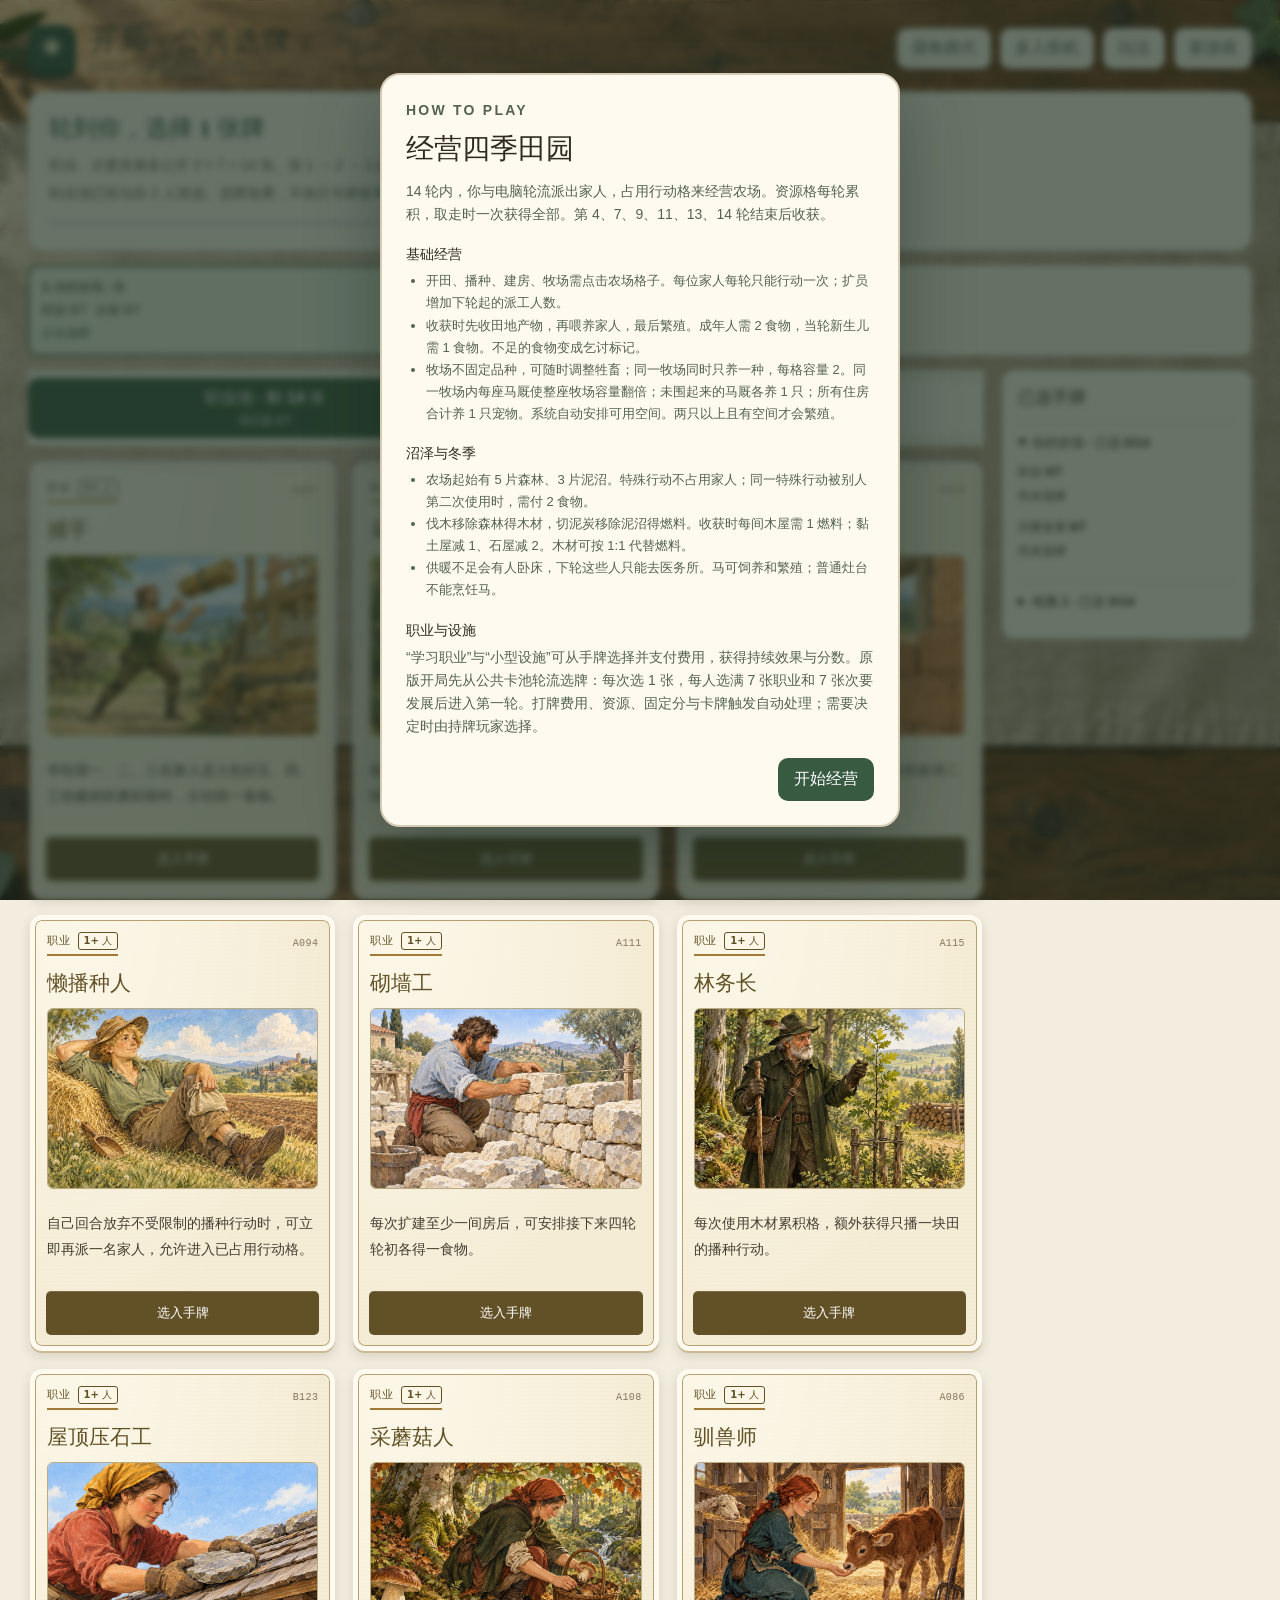
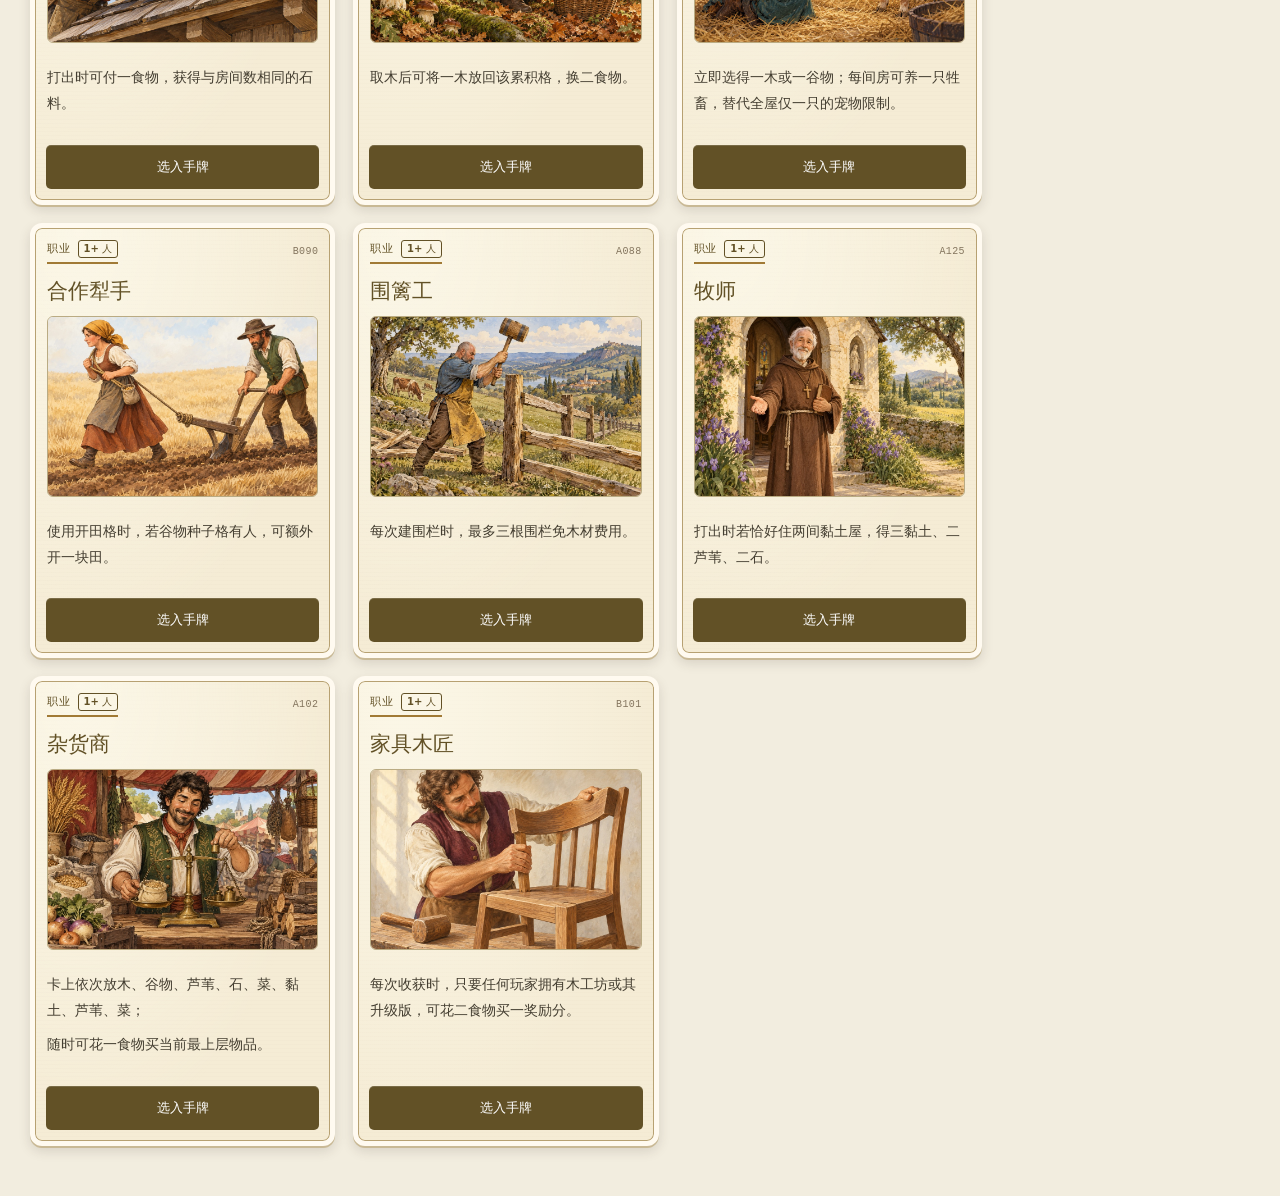
==== commit 59b07fc0: "Allow livestock to move freely between shared pastures and stables" ====
--- a/play.html
+++ b/play.html
@@ -568,6 +568,13 @@
   .board-overview .estate-panel .farm-cell.selectable:after{border-width:2px;box-shadow:inset 0 0 0 1px #93692f}
 }
 
+/* Unoccupied pastures show their enclosure without an animal illustration. */
+.estate-panel .farm-cell.empty-pasture .farm-terrain-image {
+  padding: 9%;
+  outline: 3px dashed #98764a;
+  outline-offset: -15px;
+}
+
 </style></head><body><div id="app"></div><script src="./vendor/peerjs.min.js"></script><script src="./vendor/mammoth.browser.min.js"></script><script>
 // Generated by scripts/import_catalog.py; edit data/original-cards.json.
 window.ORIGINAL_CARD_CATALOG = [{"id":"A001","name":"遮棚","kind":"minor","url":"https://agricola.cloudfree.jp/?p=3424","nameEn":"Shelter","effect":"可立即在仅占一格的牧场里免费建一座马厩。","costs":[{}],"costLabel":"无材料费用","requirement":"无","requirementCode":"ー","points":0,"passing":true,"returnCooking":false,"original":true,"resolution":"automatic"},{"id":"A002","name":"迁移耕作","kind":"minor","url":"https://agricola.cloudfree.jp/?p=3423","nameEn":"Shifting Cultivation","effect":"立即开垦一块田地。","costs":[{"food":2}],"costLabel":"2 食物","requirement":"无","requirementCode":"ー","points":0,"passing":true,"returnCooking":false,"original":true,"resolution":"automatic"},{"id":"A003","name":"裁纸刀","kind":"minor","url":"https://agricola.cloudfree.jp/?p=3422","nameEn":"Paper Knife","effect":"从手牌选三张职业，随机抽取其中一张，免职业费用打出。","costs":[{"wood":1}],"costLabel":"1 木材","requirement":"无","requirementCode":"ー","points":0,"passing":true,"returnCooking":false,"original":true,"resolution":"automatic"},{"id":"A004","name":"踢脚板","kind":"minor","url":"https://agricola.cloudfree.jp/?p=3421","nameEn":"Baseboards","effect":"立即获得与房间数相等的木材；房间多于家人时再加一木。","costs":[{"food":2},{"grain":1}],"costLabel":"2 食物 或 1 谷物","requirement":"无","requirementCode":"ー","points":0,"passing":true,"returnCooking":false,"original":true,"resolution":"automatic"},{"id":"A005","name":"黏土堤","kind":"minor","url":"https://agricola.cloudfree.jp/?p=3420","nameEn":"Clay Embankment","effect":"按库存黏土每满两个获得一个黏土。","costs":[{"food":1}],"costLabel":"1 食物","requirement":"无","requirementCode":"ー","points":0,"passing":true,"returnCooking":false,"original":true,"resolution":"automatic"},{"id":"A006","name":"储物仓","kind":"minor","url":"https://agricola.cloudfree.jp/?p=3419","nameEn":"Storage Barn","effect":"持有水井、木工坊、陶器坊、编篮坊时，分别立即获得一石、一木、一黏土、一芦苇。","costs":[{}],"costLabel":"无材料费用","requirement":"无","requirementCode":"ー","points":0,"passing":true,"returnCooking":false,"original":true,"resolution":"automatic"},{"id":"A007","name":"园艺刀","kind":"minor","url":"https://agricola.cloudfree.jp/?p=3418","nameEn":"Gardener's Knife","effect":"每块谷物田立即给一食物，每块蔬菜田立即给一谷物。","costs":[{"wood":1}],"costLabel":"1 木材","requirement":"无","requirementCode":"ー","points":0,"passing":true,"returnCooking":false,"original":true,"resolution":"automatic"},{"id":"A008","name":"食物篮","kind":"minor","url":"https://agricola.cloudfree.jp/?p=3417","nameEn":"Food Basket","effect":"立即获得一谷物和一蔬菜。","costs":[{"reed":1}],"costLabel":"1 芦苇","requirement":"至少 2 张职业、2 张发展","requirementCode":"職業2と進歩2","points":0,"passing":true,"returnCooking":false,"original":true,"resolution":"automatic"},{"id":"A009","name":"幼畜市场","kind":"minor","url":"https://agricola.cloudfree.jp/?p=3416","nameEn":"Young Animal Market","effect":"立即获得一头牛。","costs":[{"sheep":1}],"costLabel":"1 羊","requirement":"无","requirementCode":"ー","points":0,"passing":true,"returnCooking":false,"original":true,"resolution":"automatic"},{"id":"A010","name":"木板棚","kind":"minor","url":"https://agricola.cloudfree.jp/?p=3415","nameEn":"Wooden Shed","effect":"只可通过主要发展行动打出；提供一人住房，此后不能翻修。","costs":[{"wood":2,"reed":1}],"costLabel":"2 木材、1 芦苇","requirement":"木屋","requirementCode":"まだ木の家","points":0,"passing":false,"returnCooking":false,"original":true,"resolution":"automatic"},{"id":"A011","name":"泥地","kind":"minor","url":"https://agricola.cloudfree.jp/?p=3414","nameEn":"Mud Patch","effect":"打出时得一野猪；每块未播种的田地可养一只野猪。","costs":[{}],"costLabel":"无材料费用","requirement":"无","requirementCode":"ー","points":0,"passing":false,"returnCooking":false,"original":true,"resolution":"automatic"},{"id":"A012","name":"饮水槽","kind":"minor","url":"https://agricola.cloudfree.jp/?p=3413","nameEn":"Drinking Trough","effect":"每个牧场的牲畜容量增加二，与是否有马厩无关。","costs":[{"clay":1}],"costLabel":"1 黏土","requirement":"无","requirementCode":"ー","points":0,"passing":false,"returnCooking":false,"original":true,"resolution":"automatic"},{"id":"A013","name":"翻修公司","kind":"minor","url":"https://agricola.cloudfree.jp/?p=3412","nameEn":"Renovation Company","effect":"先获得三黏土，然后可立即翻修一次，免除建材费用。","costs":[{"wood":4}],"costLabel":"4 木材","requirement":"恰好 2 间木屋","requirementCode":"木の家ちょうど2部屋","points":0,"passing":false,"returnCooking":false,"original":true,"resolution":"automatic"},{"id":"A014","name":"木匠锤","kind":"minor","url":"https://agricola.cloudfree.jp/?p=3411","nameEn":"Carpenter's Hammer","effect":"一次扩建至少两间同材质房屋时，总费用少二芦苇，并少二木、三黏土或四石。","costs":[{"wood":1}],"costLabel":"1 木材","requirement":"无","requirementCode":"ー","points":0,"passing":false,"returnCooking":false,"original":true,"resolution":"automatic"},{"id":"A015","name":"木匠斧","kind":"minor","url":"https://agricola.cloudfree.jp/?p=3410","nameEn":"Carpenter's Axe","effect":"使用木材累积格后，若库存至少七木，可花一木建恰好一座马厩。","costs":[{"wood":1}],"costLabel":"1 木材","requirement":"无","requirementCode":"ー","points":0,"passing":false,"returnCooking":false,"original":true,"resolution":"automatic"},{"id":"A016","name":"夯土","kind":"minor","url":"https://agricola.cloudfree.jp/?p=3409","nameEn":"Rammed Clay","effect":"立即得一黏土；建围栏时可用黏土代替木材。","costs":[{}],"costLabel":"无材料费用","requirement":"无","requirementCode":"ー","points":0,"passing":false,"returnCooking":false,"original":true,"resolution":"automatic"},{"id":"A017","name":"复垦犁","kind":"minor","url":"https://agricola.cloudfree.jp/?p=3408","nameEn":"Reclamation Plow","effect":"下一次从累积格领取牲畜且全部安置后，可开一块田。","costs":[{"wood":1}],"costLabel":"1 木材","requirement":"无","requirementCode":"ー","points":0,"passing":false,"returnCooking":false,"original":true,"resolution":"automatic"},{"id":"A018","name":"轮犁","kind":"minor","url":"https://agricola.cloudfree.jp/?p=3407","nameEn":"Wheel Plow","effect":"整局一次：本轮第一个家人使用开田或耕作格时，可多开两块田。","costs":[{"wood":2}],"costLabel":"2 木材","requirement":"至少 2 张职业","requirementCode":"職業2","points":0,"passing":false,"returnCooking":false,"original":true,"resolution":"automatic"},{"id":"A019","name":"手犁","kind":"minor","url":"https://agricola.cloudfree.jp/?p=3406","nameEn":"Handplow","effect":"当前轮数加五，在那一轮开始时可免费开一块田。","costs":[{"wood":1}],"costLabel":"1 木材","requirement":"无","requirementCode":"ー","points":0,"passing":false,"returnCooking":false,"original":true,"resolution":"automatic"},{"id":"A020","name":"双转犁","kind":"minor","url":"https://agricola.cloudfree.jp/?p=3405","nameEn":"Double-Turn Plow","effect":"立即可开垦至多两块田。","costs":[{"grain":1}],"costLabel":"1 谷物；第 4、5 轮另付 1 食物","requirement":"第 5 轮及以前；第 4、5 轮加付 1 食物","requirementCode":"ラウンド3(5)かその前に出す","points":0,"passing":false,"returnCooking":false,"original":true,"resolution":"automatic"},{"id":"A021","name":"宜居之家","kind":"minor","url":"https://agricola.cloudfree.jp/?p=3404","nameEn":"Family Friendly Home","effect":"扩建行动开始时若房间已经多于家人，额外获得一次家庭增长行动和一食物。","costs":[{}],"costLabel":"无材料费用","requirement":"至少 1 张职业","requirementCode":"職業1","points":0,"passing":false,"returnCooking":false,"original":true,"resolution":"automatic"},{"id":"A022","name":"电报","kind":"minor","url":"https://agricola.cloudfree.jp/?p=3403","nameEn":"Telegram","effect":"当前轮数加剩余围栏数，在对应轮额外派出一名供应区家人，仅该轮有效。","costs":[{"food":2}],"costLabel":"2 食物","requirement":"至少剩余 1 根未使用围栏","requirementCode":"ストックに柵が1本以上ある","points":1,"passing":false,"returnCooking":false,"original":true,"resolution":"automatic"},{"id":"A023","name":"石料公司","kind":"minor","url":"https://agricola.cloudfree.jp/?p=3402","nameEn":"Stone Company","effect":"使用采石场后，额外获得一次主要或次要发展行动，但须支付至少一石。","costs":[{"clay":2,"reed":1}],"costLabel":"2 黏土、1 芦苇","requirement":"无","requirementCode":"ー","points":1,"passing":false,"returnCooking":false,"original":true,"resolution":"automatic"},{"id":"A024","name":"打谷板","kind":"minor","url":"https://agricola.cloudfree.jp/?p=3401","nameEn":"Threshing Board","effect":"每次使用开田或耕作行动格，额外获得一次烤面包行动。","costs":[{"wood":1}],"costLabel":"1 木材","requirement":"至少 2 张职业","requirementCode":"職業2","points":1,"passing":false,"returnCooking":false,"original":true,"resolution":"automatic"},{"id":"A025","name":"摇篮","kind":"minor","url":"https://agricola.cloudfree.jp/?p=3400","nameEn":"Bassinet","effect":"每轮可以再派一名家人到本轮最先使用的非累积格，前提是那里恰好一名家人。","costs":[{"wood":1,"reed":1}],"costLabel":"1 木材、1 芦苇","requirement":"无","requirementCode":"ー","points":0,"passing":false,"returnCooking":false,"original":true,"resolution":"automatic"},{"id":"A026","name":"睡眠角","kind":"minor","url":"https://agricola.cloudfree.jp/?p=3399","nameEn":"Sleeping Corner","effect":"祈愿子嗣行动格即使被一名对手家人占据，你仍可使用。","costs":[{"wood":1}],"costLabel":"1 木材","requirement":"至少 2 块谷物田","requirementCode":"小麦畑2","points":1,"passing":false,"returnCooking":false,"original":true,"resolution":"automatic"},{"id":"A027","name":"烤炉场地","kind":"minor","url":"https://agricola.cloudfree.jp/?p=3398","nameEn":"Oven Site","effect":"得二木，可立即建黏土烤炉或石头烤炉，任一种均只需一黏土加一石。","costs":[{}],"costLabel":"无材料费用","requirement":"同时拥有壁炉和烹饪灶台","requirementCode":"かまどと調理場両方","points":0,"passing":false,"returnCooking":false,"original":true,"resolution":"automatic"},{"id":"A028","name":"森林学校","kind":"minor","url":"https://agricola.cloudfree.jp/?p=3397","nameEn":"Forest School","effect":"学习职业格对你视为空位；职业费用中的每一食物都可用一木替代。","costs":[{"wood":1,"clay":1}],"costLabel":"1 木材、1 黏土","requirement":"无","requirementCode":"ー","points":1,"passing":false,"returnCooking":false,"original":true,"resolution":"automatic"},{"id":"A029","name":"啤酒长凳","kind":"minor","url":"https://agricola.cloudfree.jp/?p=3396","nameEn":"Ale-Benches","effect":"每轮归家阶段可付一谷物换一奖励分；这样做时每位对手获得一食物。","costs":[{"wood":1}],"costLabel":"1 木材","requirement":"至少 2 张职业","requirementCode":"職業2","points":0,"passing":false,"returnCooking":false,"original":true,"resolution":"automatic"},{"id":"A030","name":"烤盘","kind":"minor","url":"https://agricola.cloudfree.jp/?p=3395","nameEn":"Baking Sheet","effect":"每次烤面包时，可另用此卡把恰好一谷物换成二食物和一奖励分。","costs":[{}],"costLabel":"无材料费用","requirement":"没有谷物田","requirementCode":"小麦畑がない","points":0,"passing":false,"returnCooking":false,"original":true,"resolution":"automatic"},{"id":"A031","name":"债券","kind":"minor","url":"https://agricola.cloudfree.jp/?p=3394","nameEn":"Debt Security","effect":"终局每张主要发展给一奖励分，但最多等于未使用农场格数。","costs":[{"food":2}],"costLabel":"2 食物","requirement":"无","requirementCode":"ー","points":0,"passing":false,"returnCooking":false,"original":true,"resolution":"automatic"},{"id":"A032","name":"饲槽","kind":"minor","url":"https://agricola.cloudfree.jp/?p=3393","nameEn":"Manger","effect":"牧场占地达到六、七、八、十格时，终局分别得一、二、三、四奖励分。","costs":[{"wood":2}],"costLabel":"2 木材","requirement":"无","requirementCode":"ー","points":0,"passing":false,"returnCooking":false,"original":true,"resolution":"automatic"},{"id":"A033","name":"广阔乡村","kind":"minor","url":"https://agricola.cloudfree.jp/?p=3392","nameEn":"Big Country","effect":"每个尚未开始的完整轮次，立即给一奖励分及二食物。","costs":[{}],"costLabel":"无材料费用","requirement":"没有空地","requirementCode":"農場スペースが全て使用済み","points":0,"passing":false,"returnCooking":false,"original":true,"resolution":"automatic"},{"id":"A034","name":"修枝剪","kind":"minor","url":"https://agricola.cloudfree.jp/?p=3391","nameEn":"Loppers","effect":"建围栏时可额外花一木并移除库存一根围栏，换二食物及一奖励分。","costs":[{"wood":1}],"costLabel":"1 木材","requirement":"至少 2 张职业","requirementCode":"職業2","points":0,"passing":false,"returnCooking":false,"original":true,"resolution":"automatic"},{"id":"A035","name":"游泳课","kind":"minor","url":"https://agricola.cloudfree.jp/?p=3390","nameEn":"Swimming Class","effect":"归家时若收回捕鱼格上的家人，每名同时归家的新生儿给二奖励分。","costs":[{"food":1}],"costLabel":"1 食物","requirement":"至少 2 张职业","requirementCode":"職業2","points":0,"passing":false,"returnCooking":false,"original":true,"resolution":"automatic"},{"id":"A036","name":"雕花立面","kind":"minor","url":"https://agricola.cloudfree.jp/?p=3389","nameEn":"Facades Carving","effect":"打出时可把食物按一比一换奖励分，最多交换已完成收获的次数。","costs":[{"clay":2}],"costLabel":"2 黏土","requirement":"库存木材不少于当前轮数","requirementCode":"ストックの木材≧現在のラウンド数","points":0,"passing":false,"returnCooking":false,"original":true,"resolution":"automatic"},{"id":"A037","name":"框锯","kind":"minor","url":"https://agricola.cloudfree.jp/?p=3388","nameEn":"Bucksaw","effect":"每次翻修时可额外付一木，得一奖励分和一谷物。","costs":[{"wood":1}],"costLabel":"1 木材","requirement":"无","requirementCode":"ー","points":0,"passing":false,"returnCooking":false,"original":true,"resolution":"automatic"},{"id":"A038","name":"羊毛毯","kind":"minor","url":"https://agricola.cloudfree.jp/?p=3387","nameEn":"Wool Blankets","effect":"终局住房为木屋、黏土屋、石屋时，分别得三、二、零奖励分。","costs":[{}],"costLabel":"无材料费用","requirement":"至少 5 只羊","requirementCode":"羊5","points":0,"passing":false,"returnCooking":false,"original":true,"resolution":"automatic"},{"id":"A039","name":"小教堂","kind":"minor","url":"https://agricola.cloudfree.jp/?p=3386","nameEn":"Chapel","effect":"提供公共行动格，使用者得三奖励分；对手使用前须先给持有者一谷物。","costs":[{"wood":3,"clay":2}],"costLabel":"3 木材、2 黏土","requirement":"至少 2 张职业","requirementCode":"職業2","points":3,"passing":false,"returnCooking":false,"original":true,"resolution":"automatic"},{"id":"A040","name":"陶工院","kind":"minor","url":"https://agricola.cloudfree.jp/?p=3385","nameEn":"Potter's Yard","effect":"每个未使用农场格放一黏土；该格变为已使用时领取，可立即把这枚黏土换二食物。","costs":[{"wood":1,"reed":1}],"costLabel":"1 木材、1 芦苇","requirement":"至多 7 块空地","requirementCode":"未使用の農場が7スペース以下","points":0,"passing":false,"returnCooking":false,"original":true,"resolution":"automatic"},{"id":"A041","name":"蔬菜切片器","kind":"minor","url":"https://agricola.cloudfree.jp/?p=3384","nameEn":"Vegetable Slicer","effect":"每次把壁炉升级为烹饪灶台，得二木和一蔬菜；不追溯先前升级。","costs":[{"wood":1}],"costLabel":"1 木材","requirement":"无","requirementCode":"ー","points":0,"passing":false,"returnCooking":false,"original":true,"resolution":"automatic"},{"id":"A042","name":"林湖小屋","kind":"minor","url":"https://agricola.cloudfree.jp/?p=3383","nameEn":"Forest Lake Hut","effect":"使用捕鱼格额外得一木；使用森林格额外得一食物。","costs":[{"clay":2}],"costLabel":"2 黏土","requirement":"无","requirementCode":"ー","points":1,"passing":false,"returnCooking":false,"original":true,"resolution":"automatic"},{"id":"A043","name":"农家肥","kind":"minor","url":"https://agricola.cloudfree.jp/?p=3382","nameEn":"Farmyard Manure","effect":"一次建至少一座马厩后，在接下来三轮各预留一食物，轮初领取。","costs":[{}],"costLabel":"无材料费用","requirement":"至少 1 只牲畜","requirementCode":"家畜1","points":0,"passing":false,"returnCooking":false,"original":true,"resolution":"automatic"},{"id":"A044","name":"池塘小屋","kind":"minor","url":"https://agricola.cloudfree.jp/?p=3381","nameEn":"Pond Hut","effect":"接下来三轮的轮初各领取一食物。","costs":[{"wood":1}],"costLabel":"1 木材","requirement":"恰好 2 张职业","requirementCode":"ちょうど職業2","points":1,"passing":false,"returnCooking":false,"original":true,"resolution":"automatic"},{"id":"A045","name":"消防池","kind":"minor","url":"https://agricola.cloudfree.jp/?p=3380","nameEn":"Fire Protection Pond","effect":"住房首次不再为木屋时，安排接下来六轮的轮初各领取一食物。","costs":[{"food":1}],"costLabel":"1 食物","requirement":"木屋","requirementCode":"まだ木の家","points":0,"passing":false,"returnCooking":false,"original":true,"resolution":"automatic"},{"id":"A046","name":"爪刀","kind":"minor","url":"https://agricola.cloudfree.jp/?p=3379","nameEn":"Claw Knife","effect":"每次使用绵羊市场，接下来两轮的轮初各领取一食物。","costs":[{"wood":1}],"costLabel":"1 木材","requirement":"恰好 1 个牧场","requirementCode":"ちょうど牧場1","points":0,"passing":false,"returnCooking":false,"original":true,"resolution":"automatic"},{"id":"A047","name":"棚架","kind":"minor","url":"https://agricola.cloudfree.jp/?p=3378","nameEn":"Trellises","effect":"按已建围栏根数，从下一轮起连续预留同样轮数的一食物。","costs":[{"wood":1}],"costLabel":"1 木材","requirement":"无","requirementCode":"ー","points":0,"passing":false,"returnCooking":false,"original":true,"resolution":"automatic"},{"id":"A048","name":"刨木架","kind":"minor","url":"https://agricola.cloudfree.jp/?p=3377","nameEn":"Shaving Horse","effect":"每次获得木材后，库存达到五木可付一木换三食物；达到七木则必须交换。","costs":[{"wood":1}],"costLabel":"1 木材","requirement":"无","requirementCode":"ー","points":0,"passing":false,"returnCooking":false,"original":true,"resolution":"automatic"},{"id":"A049","name":"鸟巢","kind":"minor","url":"https://agricola.cloudfree.jp/?p=3376","nameEn":"Nest Site","effect":"准备阶段向非空的芦苇岸增加一芦苇时，你得一食物。","costs":[{"food":1}],"costLabel":"1 食物","requirement":"至少 1 张职业","requirementCode":"職業1","points":0,"passing":false,"returnCooking":false,"original":true,"resolution":"automatic"},{"id":"A050","name":"牛奶罐","kind":"minor","url":"https://agricola.cloudfree.jp/?p=3375","nameEn":"Milk Jug","effect":"任何玩家使用牛市场时，你得三食物，其他每位玩家各得一食物。","costs":[{"clay":1}],"costLabel":"1 黏土","requirement":"无","requirementCode":"ー","points":0,"passing":false,"returnCooking":false,"original":true,"resolution":"automatic"},{"id":"A051","name":"流网船","kind":"minor","url":"https://agricola.cloudfree.jp/?p=3374","nameEn":"Drift-Net Boat","effect":"每次使用捕鱼格额外得二食物。","costs":[{"wood":1,"reed":1}],"costLabel":"1 木材、1 芦苇","requirement":"无","requirementCode":"ー","points":1,"passing":false,"returnCooking":false,"original":true,"resolution":"automatic"},{"id":"A052","name":"投斧","kind":"minor","url":"https://agricola.cloudfree.jp/?p=3373","nameEn":"Throwing Axe","effect":"使用木材累积格时，若野猪市场至少有一猪，额外得二食物。","costs":[{"wood":1}],"costLabel":"1 木材","requirement":"第 7 轮及以后","requirementCode":"ラウンド7またはその後に出す","points":0,"passing":false,"returnCooking":false,"original":true,"resolution":"automatic"},{"id":"A053","name":"烟斗","kind":"minor","url":"https://agricola.cloudfree.jp/?p=3372","nameEn":"Claypipe","effect":"本轮工作阶段获得至少七份建材时，归家阶段得二食物。","costs":[{"clay":1}],"costLabel":"1 黏土","requirement":"无","requirementCode":"ー","points":0,"passing":false,"returnCooking":false,"original":true,"resolution":"automatic"},{"id":"A054","name":"借贷","kind":"minor","url":"https://agricola.cloudfree.jp/?p=3371","nameEn":"Credit","effect":"立即得五食物；每个没有收获的轮末须付一食物，否则拿一乞讨标记。","costs":[{}],"costLabel":"无材料费用","requirement":"至多 3 张职业","requirementCode":"職業3以下","points":0,"passing":false,"returnCooking":false,"original":true,"resolution":"automatic"},{"id":"A055","name":"杂物间","kind":"minor","url":"https://agricola.cloudfree.jp/?p=3370","nameEn":"Junk Room","effect":"每次建成发展卡后得一食物，包括此卡本身。","costs":[{"wood":1,"clay":1}],"costLabel":"1 木材、1 黏土","requirement":"无","requirementCode":"ー","points":0,"passing":false,"returnCooking":false,"original":true,"resolution":"automatic"},{"id":"A056","name":"篮子","kind":"minor","url":"https://agricola.cloudfree.jp/?p=3369","nameEn":"Basket","effect":"取木后可把其中二木放回该累积格，换三食物。","costs":[{"reed":1}],"costLabel":"1 芦苇","requirement":"无","requirementCode":"ー","points":0,"passing":false,"returnCooking":false,"original":true,"resolution":"automatic"},{"id":"A057","name":"挤奶厅","kind":"minor","url":"https://agricola.cloudfree.jp/?p=3368","nameEn":"Milking Parlor","effect":"打出时，羊达到一、三、四只，分别得二、三、四食物；牛达到一、二、三头也分别得二、三、四食物，两项相加。","costs":[{"wood":2}],"costLabel":"2 木材","requirement":"至少 4 块空地","requirementCode":"未使用の農場スペース4以上","points":1,"passing":false,"returnCooking":false,"original":true,"resolution":"automatic"},{"id":"A058","name":"芦笋刀","kind":"minor","url":"https://agricola.cloudfree.jp/?p=3367","nameEn":"Asparagus Knife","effect":"第八、十、十二轮归家阶段，可从一块蔬菜田取一蔬菜，并可立即换三食物及一奖励分。","costs":[{"wood":1}],"costLabel":"1 木材","requirement":"无","requirementCode":"ー","points":0,"passing":false,"returnCooking":false,"original":true,"resolution":"automatic"},{"id":"A059","name":"培土器","kind":"minor","url":"https://agricola.cloudfree.jp/?p=3366","nameEn":"Potato Ridger","effect":"收获蔬菜后，库存至少三菜可把恰好一菜换六食物；至少四菜则必须交换。","costs":[{"wood":1}],"costLabel":"1 木材","requirement":"无","requirementCode":"ー","points":0,"passing":false,"returnCooking":false,"original":true,"resolution":"automatic"},{"id":"A060","name":"东方壁炉","kind":"minor","url":"https://agricola.cloudfree.jp/?p=3365","nameEn":"Oriental Fireplace","effect":"随时可把一菜、一羊、一牛分别换四、三、五食物；烤面包时一谷物换二食物。","costs":[{}],"costLabel":"归还一张壁炉或烹饪灶台","requirement":"无","requirementCode":"ー","points":1,"passing":false,"returnCooking":true,"original":true,"resolution":"automatic"},{"id":"A061","name":"扬谷扇","kind":"minor","url":"https://agricola.cloudfree.jp/?p=3364","nameEn":"Winnowing Fan","effect":"每次收获的田地阶段后，可用烘焙设施把恰好一谷物转为食物；这不算烤面包行动。","costs":[{"reed":1}],"costLabel":"1 芦苇","requirement":"拥有烤面包发展牌","requirementCode":":パン:進歩","points":0,"passing":false,"returnCooking":false,"original":true,"resolution":"automatic"},{"id":"A062","name":"啤酒桶","kind":"minor","url":"https://agricola.cloudfree.jp/?p=3363","nameEn":"Beer Keg","effect":"喂养阶段可付一、二或三谷物，均得三食物，并分别得零、一、二奖励分。","costs":[{"wood":1}],"costLabel":"1 木材","requirement":"库存至少 2 谷物","requirementCode":"ストックに小麦2","points":0,"passing":false,"returnCooking":false,"original":true,"resolution":"automatic"},{"id":"A063","name":"荷兰风车","kind":"minor","url":"https://agricola.cloudfree.jp/?p=3362","nameEn":"Dutch Windmill","effect":"在紧接收获之后的轮次烤面包，每次额外得三食物。","costs":[{"wood":2,"stone":2}],"costLabel":"2 木材、2 石料","requirement":"无","requirementCode":"ー","points":2,"passing":false,"returnCooking":false,"original":true,"resolution":"automatic"},{"id":"A064","name":"大麦磨坊","kind":"minor","url":"https://agricola.cloudfree.jp/?p=3361","nameEn":"Barley Mill","effect":"收获田地阶段，每块实际收获的谷物田给一食物。","costs":[{"wood":1,"clay":4},{"wood":1,"stone":2}],"costLabel":"1 木材、4 黏土 或 1 木材、2 石料","requirement":"无","requirementCode":"ー","points":1,"passing":false,"returnCooking":false,"original":true,"resolution":"automatic"},{"id":"A065","name":"种子丸","kind":"minor","url":"https://agricola.cloudfree.jp/?p=3360","nameEn":"Seed Pellets","effect":"每次进行不受限制的播种行动前，先得一谷物。","costs":[{}],"costLabel":"无材料费用","requirement":"至少 3 块田","requirementCode":"畑3","points":0,"passing":false,"returnCooking":false,"original":true,"resolution":"automatic"},{"id":"A066","name":"饲料碟","kind":"minor","url":"https://agricola.cloudfree.jp/?p=3359","nameEn":"Feeding Dish","effect":"使用牲畜累积格时，若此前已拥有同类牲畜，得一谷物。","costs":[{"wood":1}],"costLabel":"1 木材","requirement":"无","requirementCode":"ー","points":0,"passing":false,"returnCooking":false,"original":true,"resolution":"automatic"},{"id":"A067","name":"谷物勺","kind":"minor","url":"https://agricola.cloudfree.jp/?p=3358","nameEn":"Corn Scoop","effect":"每次使用谷物种子格，额外得一谷物。","costs":[{"wood":1}],"costLabel":"1 木材","requirement":"无","requirementCode":"ー","points":0,"passing":false,"returnCooking":false,"original":true,"resolution":"automatic"},{"id":"A068","name":"芦笋礼物","kind":"minor","url":"https://agricola.cloudfree.jp/?p=3357","nameEn":"Asparagus Gift","effect":"一次建造围栏根数不少于当前轮数时，得一蔬菜。","costs":[{}],"costLabel":"无材料费用","requirement":"至少 1 块空田","requirementCode":"何も植えていない畑1","points":0,"passing":false,"returnCooking":false,"original":true,"resolution":"automatic"},{"id":"A069","name":"大温室","kind":"minor","url":"https://agricola.cloudfree.jp/?p=3356","nameEn":"Large Greenhouse","effect":"当前轮数加四、七、九，对应轮初各领取一蔬菜。","costs":[{"wood":2}],"costLabel":"2 木材","requirement":"至少 2 张职业","requirementCode":"職業2","points":0,"passing":false,"returnCooking":false,"original":true,"resolution":"automatic"},{"id":"A070","name":"升降机","kind":"minor","url":"https://agricola.cloudfree.jp/?p=3355","nameEn":"Lifting Machine","effect":"不发生收获的轮末，可从一块蔬菜田取一菜进库存，不算田地阶段。","costs":[{"wood":1}],"costLabel":"1 木材","requirement":"至少 3 块田","requirementCode":"畑3","points":0,"passing":false,"returnCooking":false,"original":true,"resolution":"automatic"},{"id":"A071","name":"清地铲","kind":"minor","url":"https://agricola.cloudfree.jp/?p=3354","nameEn":"Clearing Spade","effect":"随时可将一块至少有两个作物的田中的一个作物，移到一块空田。","costs":[{"wood":1}],"costLabel":"1 木材","requirement":"无","requirementCode":"ー","points":0,"passing":false,"returnCooking":false,"original":true,"resolution":"automatic"},{"id":"A072","name":"钙肥","kind":"minor","url":"https://agricola.cloudfree.jp/?p=3353","nameEn":"Calcium Fertilizers","effect":"每次使用采石場，对每块只种一种作物的已播种田补一个同类作物。","costs":[{}],"costLabel":"无材料费用","requirement":"没有田地","requirementCode":"畑タイルなし","points":0,"passing":false,"returnCooking":false,"original":true,"resolution":"automatic"},{"id":"A073","name":"农用肥料","kind":"minor","url":"https://agricola.cloudfree.jp/?p=3352","nameEn":"Agricultural Fertilizers","effect":"一次行动使至少两个未使用农场格变为已使用后，额外获得一次播种行动。","costs":[{}],"costLabel":"无材料费用","requirement":"至少 1 个牧场","requirementCode":"牧場1","points":0,"passing":false,"returnCooking":false,"original":true,"resolution":"automatic"},{"id":"A074","name":"马厩树","kind":"minor","url":"https://agricola.cloudfree.jp/?p=3351","nameEn":"Stable Tree","effect":"一次建至少一座马厩后，接下来三轮轮初各领取一木。","costs":[{"wood":1}],"costLabel":"1 木材","requirement":"无","requirementCode":"ー","points":0,"passing":false,"returnCooking":false,"original":true,"resolution":"automatic"},{"id":"A075","name":"锯木厂","kind":"minor","url":"https://agricola.cloudfree.jp/?p=3350","nameEn":"Lumber Mill","effect":"所有发展卡的木材费用减少一。","costs":[{"stone":2}],"costLabel":"2 石料","requirement":"至多 3 张职业","requirementCode":"職業3以下","points":2,"passing":false,"returnCooking":false,"original":true,"resolution":"automatic"},{"id":"A076","name":"土坯","kind":"minor","url":"https://agricola.cloudfree.jp/?p=3349","nameEn":"Cob","effect":"每轮工作阶段开始时，若库存有黏土，可付一谷物换二黏土及一食物。","costs":[{"food":1}],"costLabel":"1 食物","requirement":"无","requirementCode":"ー","points":0,"passing":false,"returnCooking":false,"original":true,"resolution":"automatic"},{"id":"A077","name":"灰斗","kind":"minor","url":"https://agricola.cloudfree.jp/?p=3348","nameEn":"Hod","effect":"立即得一黏土；任何玩家使用野猪市场时，你再得二黏土。","costs":[{"wood":1}],"costLabel":"1 木材","requirement":"无","requirementCode":"ー","points":0,"passing":false,"returnCooking":false,"original":true,"resolution":"automatic"},{"id":"A078","name":"独木舟","kind":"minor","url":"https://agricola.cloudfree.jp/?p=3347","nameEn":"Canoe","effect":"每次使用捕鱼格，额外得一食物与一芦苇。","costs":[{"wood":2}],"costLabel":"2 木材","requirement":"至少 1 张职业","requirementCode":"職業1","points":1,"passing":false,"returnCooking":false,"original":true,"resolution":"automatic"},{"id":"A079","name":"园艺锄","kind":"minor","url":"https://agricola.cloudfree.jp/?p=3346","nameEn":"Garden Hoe","effect":"不受限制的播种行动中，若至少一块田种蔬菜，得一黏土和一石。","costs":[{"wood":1}],"costLabel":"1 木材","requirement":"无","requirementCode":"ー","points":0,"passing":false,"returnCooking":false,"original":true,"resolution":"automatic"},{"id":"A080","name":"石钳","kind":"minor","url":"https://agricola.cloudfree.jp/?p=3345","nameEn":"Stone Tongs","effect":"每次使用石料累积格，额外得一石。","costs":[{"wood":1}],"costLabel":"1 木材","requirement":"无","requirementCode":"ー","points":0,"passing":false,"returnCooking":false,"original":true,"resolution":"automatic"},{"id":"A081","name":"临时仓库","kind":"minor","url":"https://agricola.cloudfree.jp/?p=3344","nameEn":"Interim Storage","effect":"使用黏土、芦苇、石料累积格时，分别在卡上存一木、一黏土、一芦苇；第七、十一、十四轮初全部领回。","costs":[{"food":2}],"costLabel":"2 食物","requirement":"无","requirementCode":"ー","points":0,"passing":false,"returnCooking":false,"original":true,"resolution":"automatic"},{"id":"A082","name":"工作凭证","kind":"minor","url":"https://agricola.cloudfree.jp/?p=3343","nameEn":"Work Certificate","effect":"每次使用行动格后，可从至少有四份建材的一个累积格取一份建材。","costs":[{}],"costLabel":"无材料费用","requirement":"至少 3 张职业","requirementCode":"職業3","points":0,"passing":false,"returnCooking":false,"original":true,"resolution":"automatic"},{"id":"A083","name":"牧羊钩","kind":"minor","url":"https://agricola.cloudfree.jp/?p=3342","nameEn":"Shepherd's Crook","effect":"每次新围出占地至少四格的牧场，立即在该牧场获得二羊。","costs":[{"wood":1}],"costLabel":"1 木材","requirement":"无","requirementCode":"ー","points":0,"passing":false,"returnCooking":false,"original":true,"resolution":"automatic"},{"id":"A084","name":"青贮饲料","kind":"minor","url":"https://agricola.cloudfree.jp/?p=3341","nameEn":"Silage","effect":"不接收获的归家阶段，可付一谷物，让恰好一种牲畜繁殖；谷物也可从田中拿取。","costs":[{}],"costLabel":"无材料费用","requirement":"至少 2 块田","requirementCode":"畑2","points":0,"passing":false,"returnCooking":false,"original":true,"resolution":"automatic"},{"id":"A085","name":"看家人","kind":"occupation","url":"https://agricola.cloudfree.jp/?p=3340","nameEn":"Homekeeper","effect":"若一间黏土或石屋同时邻接田地和牧场，该房间可额外容纳一名家人，仅限一间。","costs":[{}],"costLabel":"无材料费用","requirement":"无","requirementCode":"ー","points":0,"passing":false,"returnCooking":false,"original":true,"resolution":"automatic","minPlayers":1},{"id":"A086","name":"驯兽师","kind":"occupation","url":"https://agricola.cloudfree.jp/?p=3339","nameEn":"Animal Tamer","effect":"立即选得一木或一谷物；每间房可养一只牲畜，替代全屋仅一只的宠物限制。","costs":[{}],"costLabel":"无材料费用","requirement":"无","requirementCode":"ー","points":0,"passing":false,"returnCooking":false,"original":true,"resolution":"automatic","minPlayers":1},{"id":"A087","name":"保护修缮师","kind":"occupation","url":"https://agricola.cloudfree.jp/?p=3338","nameEn":"Conservator","effect":"木屋可以直接翻修成石屋，无须先变黏土屋。","costs":[{}],"costLabel":"无材料费用","requirement":"无","requirementCode":"ー","points":0,"passing":false,"returnCooking":false,"original":true,"resolution":"automatic","minPlayers":1},{"id":"A088","name":"围篱工","kind":"occupation","url":"https://agricola.cloudfree.jp/?p=3337","nameEn":"Hedge Keeper","effect":"每次建围栏时，最多三根围栏免木材费用。","costs":[{}],"costLabel":"无材料费用","requirement":"无","requirementCode":"ー","points":0,"passing":false,"returnCooking":false,"original":true,"resolution":"automatic","minPlayers":1},{"id":"A089","name":"马厩规划师","kind":"occupation","url":"https://agricola.cloudfree.jp/?p=3336","nameEn":"Stable Planner","effect":"当前轮数加三、六、九，对应轮初各可免费建一座马厩。","costs":[{}],"costLabel":"无材料费用","requirement":"无","requirementCode":"ー","points":0,"passing":false,"returnCooking":false,"original":true,"resolution":"automatic","minPlayers":1},{"id":"A090","name":"犁车夫","kind":"occupation","url":"https://agricola.cloudfree.jp/?p=3335","nameEn":"Plow Driver","effect":"住进石屋后，每轮开始可花一食物开一块田。","costs":[{}],"costLabel":"无材料费用","requirement":"无","requirementCode":"ー","points":0,"passing":false,"returnCooking":false,"original":true,"resolution":"automatic","minPlayers":1},{"id":"A091","name":"轮耕者","kind":"occupation","url":"https://agricola.cloudfree.jp/?p=3334","nameEn":"Shifting Cultivator","effect":"使用木材累积格时，可额外花三食物开一块田。","costs":[{}],"costLabel":"无材料费用","requirement":"无","requirementCode":"ー","points":0,"passing":false,"returnCooking":false,"original":true,"resolution":"automatic","minPlayers":1},{"id":"A092","name":"养父母","kind":"occupation","url":"https://agricola.cloudfree.jp/?p=3333","nameEn":"Adoptive Parents","effect":"新生儿可付一食物在出生当轮行动；这样做后不再按新生儿喂养。","costs":[{}],"costLabel":"无材料费用","requirement":"无","requirementCode":"ー","points":0,"passing":false,"returnCooking":false,"original":true,"resolution":"automatic","minPlayers":1},{"id":"A093","name":"制床工","kind":"occupation","url":"https://agricola.cloudfree.jp/?p=3332","nameEn":"Bed Maker","effect":"每次扩建后，可付一木与一谷物，立即获得一次需要空房的家庭增长行动。","costs":[{}],"costLabel":"无材料费用","requirement":"无","requirementCode":"ー","points":0,"passing":false,"returnCooking":false,"original":true,"resolution":"automatic","minPlayers":1},{"id":"A094","name":"懒播种人","kind":"occupation","url":"https://agricola.cloudfree.jp/?p=3331","nameEn":"Lazy Sowman","effect":"自己回合放弃不受限制的播种行动时，可立即再派一名家人，允许进入已占用行动格。","costs":[{}],"costLabel":"无材料费用","requirement":"无","requirementCode":"ー","points":0,"passing":false,"returnCooking":false,"original":true,"resolution":"automatic","minPlayers":1},{"id":"A095","name":"垂钓者","kind":"occupation","url":"https://agricola.cloudfree.jp/?p=3330","nameEn":"Angler","effect":"使用原先至多二食物的捕鱼格后，可额外进行一次主要或次要发展行动。","costs":[{}],"costLabel":"无材料费用","requirement":"无","requirementCode":"ー","points":0,"passing":false,"returnCooking":false,"original":true,"resolution":"automatic","minPlayers":1},{"id":"A096","name":"任务工匠","kind":"occupation","url":"https://agricola.cloudfree.jp/?p=3329","nameEn":"Task Artisan","effect":"打出此卡时，以及准备阶段每出现一个石料累积行动格，得一木并获得一次次要发展行动。","costs":[{}],"costLabel":"无材料费用","requirement":"无","requirementCode":"ー","points":0,"passing":false,"returnCooking":false,"original":true,"resolution":"automatic","minPlayers":1},{"id":"A097","name":"新学员","kind":"occupation","url":"https://agricola.cloudfree.jp/?p=3328","nameEn":"Freshman","effect":"获得烤面包行动时，可改为免费打出一张职业。","costs":[{}],"costLabel":"无材料费用","requirement":"无","requirementCode":"ー","points":0,"passing":false,"returnCooking":false,"original":true,"resolution":"automatic","minPlayers":1},{"id":"A098","name":"马厩建筑师","kind":"occupation","url":"https://agricola.cloudfree.jp/?p=3327","nameEn":"Stable Architect","effect":"终局每座没有围栏包围的马厩给一奖励分。","costs":[{}],"costLabel":"无材料费用","requirement":"无","requirementCode":"ー","points":0,"passing":false,"returnCooking":false,"original":true,"resolution":"automatic","minPlayers":1},{"id":"A099","name":"合牧人","kind":"occupation","url":"https://agricola.cloudfree.jp/?p=3326","nameEn":"Fellow Grazer","effect":"终局每个占地至少三格的牧场给二奖励分。","costs":[{}],"costLabel":"无材料费用","requirement":"无","requirementCode":"ー","points":0,"passing":false,"returnCooking":false,"original":true,"resolution":"automatic","minPlayers":1},{"id":"A100","name":"策展人","kind":"occupation","url":"https://agricola.cloudfree.jp/?p=3325","nameEn":"Curator","effect":"归家时若至少三名家人从累积格返回，可花一食物买一奖励分。","costs":[{}],"costLabel":"无材料费用","requirement":"无","requirementCode":"ー","points":0,"passing":false,"returnCooking":false,"original":true,"resolution":"automatic","minPlayers":1},{"id":"A101","name":"厨具供应商","kind":"occupation","url":"https://agricola.cloudfree.jp/?p=3324","nameEn":"Cookery Outfitter","effect":"终局每张烹饪类发展卡给一奖励分。","costs":[{}],"costLabel":"无材料费用","requirement":"无","requirementCode":"ー","points":0,"passing":false,"returnCooking":false,"original":true,"resolution":"automatic","minPlayers":1},{"id":"A102","name":"杂货商","kind":"occupation","url":"https://agricola.cloudfree.jp/?p=3323","nameEn":"Grocer","effect":"卡上依次放木、谷物、芦苇、石、菜、黏土、芦苇、菜；随时可花一食物买当前最上层物品。","costs":[{}],"costLabel":"无材料费用","requirement":"无","requirementCode":"ー","points":0,"passing":false,"returnCooking":false,"original":true,"resolution":"automatic","minPlayers":1},{"id":"A103","name":"码头商贩","kind":"occupation","url":"https://agricola.cloudfree.jp/?p=3322","nameEn":"Portmonger","effect":"从食物累积格取一、二、至少三食物时，分别额外得一菜、一谷物、一芦苇。","costs":[{}],"costLabel":"无材料费用","requirement":"无","requirementCode":"ー","points":0,"passing":false,"returnCooking":false,"original":true,"resolution":"automatic","minPlayers":1},{"id":"A104","name":"采木人","kind":"occupation","url":"https://agricola.cloudfree.jp/?p=3321","nameEn":"Wood Harvester","effect":"收获田地阶段，每个恰好二木的木材累积格给一木，每个至少三木的格给一食物。","costs":[{}],"costLabel":"无材料费用","requirement":"无","requirementCode":"ー","points":0,"passing":false,"returnCooking":false,"original":true,"resolution":"automatic","minPlayers":1},{"id":"A105","name":"推车工","kind":"occupation","url":"https://agricola.cloudfree.jp/?p=3320","nameEn":"Barrow Pusher","effect":"每获得一块新田地板块，得一黏土和一食物。","costs":[{}],"costLabel":"无材料费用","requirement":"无","requirementCode":"ー","points":0,"passing":false,"returnCooking":false,"original":true,"resolution":"automatic","minPlayers":1},{"id":"A106","name":"撒肥工","kind":"occupation","url":"https://agricola.cloudfree.jp/?p=3319","nameEn":"Slurry Spreader","effect":"收获时取走田里最后一个谷物或蔬菜，分别额外得二食物或一食物。","costs":[{}],"costLabel":"无材料费用","requirement":"无","requirementCode":"ー","points":0,"passing":false,"returnCooking":false,"original":true,"resolution":"automatic","minPlayers":1},{"id":"A107","name":"捕手","kind":"occupation","url":"https://agricola.cloudfree.jp/?p=3318","nameEn":"Catcher","effect":"本轮第一、二、三名家人进入恰好五、四、三份建材的累积格时，分别得一食物。","costs":[{}],"costLabel":"无材料费用","requirement":"无","requirementCode":"ー","points":0,"passing":false,"returnCooking":false,"original":true,"resolution":"automatic","minPlayers":1},{"id":"A108","name":"采蘑菇人","kind":"occupation","url":"https://agricola.cloudfree.jp/?p=3317","nameEn":"Mushroom Collector","effect":"取木后可将一木放回该累积格，换二食物。","costs":[{}],"costLabel":"无材料费用","requirement":"无","requirementCode":"ー","points":0,"passing":false,"returnCooking":false,"original":true,"resolution":"automatic","minPlayers":1},{"id":"A109","name":"小商人","kind":"occupation","url":"https://agricola.cloudfree.jp/?p=3316","nameEn":"Small Trader","effect":"用主要或次要发展行动打出手牌发展卡时，额外得三食物。","costs":[{}],"costLabel":"无材料费用","requirement":"无","requirementCode":"ー","points":0,"passing":false,"returnCooking":false,"original":true,"resolution":"automatic","minPlayers":1},{"id":"A110","name":"抹灰工","kind":"occupation","url":"https://agricola.cloudfree.jp/?p=3315","nameEn":"Roughcaster","effect":"一次建至少一间黏土屋，或把黏土屋翻修为石屋，得三食物。","costs":[{}],"costLabel":"无材料费用","requirement":"无","requirementCode":"ー","points":0,"passing":false,"returnCooking":false,"original":true,"resolution":"automatic","minPlayers":1},{"id":"A111","name":"砌墙工","kind":"occupation","url":"https://agricola.cloudfree.jp/?p=3314","nameEn":"Wall Builder","effect":"每次扩建至少一间房后，可安排接下来四轮轮初各得一食物。","costs":[{}],"costLabel":"无材料费用","requirement":"无","requirementCode":"ー","points":0,"passing":false,"returnCooking":false,"original":true,"resolution":"automatic","minPlayers":1},{"id":"A112","name":"镰刀工","kind":"occupation","url":"https://agricola.cloudfree.jp/?p=3313","nameEn":"Scythe Worker","effect":"立即得一谷物；收获田地阶段，每块谷物田可多收一个谷物。","costs":[{}],"costLabel":"无材料费用","requirement":"无","requirementCode":"ー","points":0,"passing":false,"returnCooking":false,"original":true,"resolution":"automatic","minPlayers":1},{"id":"A113","name":"异端教师","kind":"occupation","url":"https://www.scribd.com/document/749914746/Agricola-Revised-Edition-Unofficial-Compendium-v4-1","nameEn":"Heresy Teacher","effect":"每次使用学习职业行动，所有至少有 3 谷物且没有蔬菜的田地各获 1 蔬菜，置于谷物下方。","costs":[{}],"costLabel":"无材料费用","requirement":"无","requirementCode":"ー","points":0,"passing":false,"returnCooking":false,"original":true,"resolution":"automatic","minPlayers":1},{"id":"A114","name":"季节工","kind":"occupation","url":"https://agricola.cloudfree.jp/?p=3311","nameEn":"Seasonal Worker","effect":"使用临时劳作格额外得一谷物；从第六轮起可改选一蔬菜。","costs":[{}],"costLabel":"无材料费用","requirement":"无","requirementCode":"ー","points":0,"passing":false,"returnCooking":false,"original":true,"resolution":"automatic","minPlayers":1},{"id":"A115","name":"林务长","kind":"occupation","url":"https://agricola.cloudfree.jp/?p=3310","nameEn":"Chief Forester","effect":"每次使用木材累积格，额外获得只播一块田的播种行动。","costs":[{}],"costLabel":"无材料费用","requirement":"无","requirementCode":"ー","points":0,"passing":false,"returnCooking":false,"original":true,"resolution":"automatic","minPlayers":1},{"id":"A116","name":"伐木工","kind":"occupation","url":"https://agricola.cloudfree.jp/?p=3309","nameEn":"Wood Cutter","effect":"每次使用木材累积格，额外得一木。","costs":[{}],"costLabel":"无材料费用","requirement":"无","requirementCode":"ー","points":0,"passing":false,"returnCooking":false,"original":true,"resolution":"automatic","minPlayers":1},{"id":"A117","name":"搬木工","kind":"occupation","url":"https://agricola.cloudfree.jp/?p=3308","nameEn":"Wood Carrier","effect":"打出时，每张已在面前的发展卡给一木。","costs":[{}],"costLabel":"无材料费用","requirement":"无","requirementCode":"ー","points":0,"passing":false,"returnCooking":false,"original":true,"resolution":"automatic","minPlayers":1},{"id":"A118","name":"树园工","kind":"occupation","url":"https://agricola.cloudfree.jp/?p=3307","nameEn":"Treegardener","effect":"每次收获田地阶段得一木，并可再以每木一食物买至多二木。","costs":[{}],"costLabel":"无材料费用","requirement":"无","requirementCode":"ー","points":0,"passing":false,"returnCooking":false,"original":true,"resolution":"automatic","minPlayers":1},{"id":"A119","name":"拾柴人","kind":"occupation","url":"https://agricola.cloudfree.jp/?p=3306","nameEn":"Firewood Collector","effect":"使用开田、谷物种子、谷物利用或耕作格，该回合结束时得一木。","costs":[{}],"costLabel":"无材料费用","requirement":"无","requirementCode":"ー","points":0,"passing":false,"returnCooking":false,"original":true,"resolution":"automatic","minPlayers":1},{"id":"A120","name":"黏土屋建筑工","kind":"occupation","url":"https://agricola.cloudfree.jp/?p=3305","nameEn":"Clay Hut Builder","effect":"住房不再是木屋时，接下来五轮轮初各得二黏土。","costs":[{}],"costLabel":"无材料费用","requirement":"无","requirementCode":"ー","points":0,"passing":false,"returnCooking":false,"original":true,"resolution":"automatic","minPlayers":1},{"id":"A121","name":"黏土捣工","kind":"occupation","url":"https://agricola.cloudfree.jp/?p=3304","nameEn":"Clay Puncher","effect":"打出此卡，以及每次使用学习职业格或黏土坑之后，各得一黏土。","costs":[{}],"costLabel":"无材料费用","requirement":"无","requirementCode":"ー","points":0,"passing":false,"returnCooking":false,"original":true,"resolution":"automatic","minPlayers":1},{"id":"A122","name":"平锅面包师","kind":"occupation","url":"https://agricola.cloudfree.jp/?p=3303","nameEn":"Pan Baker","effect":"每次使用谷物利用格，额外得二黏土和一木。","costs":[{}],"costLabel":"无材料费用","requirement":"无","requirementCode":"ー","points":0,"passing":false,"returnCooking":false,"original":true,"resolution":"automatic","minPlayers":1},{"id":"A123","name":"框架工","kind":"occupation","url":"https://agricola.cloudfree.jp/?p=3302","nameEn":"Frame Builder","effect":"扩建每间房或翻修每次行动，可用一木替代恰好二黏土或二石，各限一次。","costs":[{}],"costLabel":"无材料费用","requirement":"无","requirementCode":"ー","points":0,"passing":false,"returnCooking":false,"original":true,"resolution":"automatic","minPlayers":1},{"id":"A124","name":"打石工","kind":"occupation","url":"https://agricola.cloudfree.jp/?p=3301","nameEn":"Knapper","effect":"使用第五至第七轮位置上的行动卡前，先得一石。","costs":[{}],"costLabel":"无材料费用","requirement":"无","requirementCode":"ー","points":0,"passing":false,"returnCooking":false,"original":true,"resolution":"automatic","minPlayers":1},{"id":"A125","name":"牧师","kind":"occupation","url":"https://agricola.cloudfree.jp/?p=3300","nameEn":"Priest","effect":"打出时若恰好住两间黏土屋，得三黏土、二芦苇、二石。","costs":[{}],"costLabel":"无材料费用","requirement":"无","requirementCode":"ー","points":0,"passing":false,"returnCooking":false,"original":true,"resolution":"automatic","minPlayers":1},{"id":"A126","name":"工头","kind":"occupation","url":"https://agricola.cloudfree.jp/?p=3299","nameEn":"Master Workman","effect":"使用第一、二、三、四轮位置上的行动卡前，分别先得一木、一黏土、一芦苇、一石。","costs":[{}],"costLabel":"无材料费用","requirement":"无","requirementCode":"ー","points":0,"passing":false,"returnCooking":false,"original":true,"resolution":"automatic","minPlayers":1},{"id":"A127","name":"寄宿者","kind":"occupation","url":"https://agricola.cloudfree.jp/?p=3298","nameEn":"Lodger","effect":"提供一人住房，至第九轮归家阶段结束；届时没有其他空房安置，该家人移出游戏。","costs":[{}],"costLabel":"无材料费用","requirement":"无","requirementCode":"ー","points":0,"passing":false,"returnCooking":false,"original":true,"resolution":"automatic","minPlayers":3},{"id":"A128","name":"河岸建筑工","kind":"occupation","url":"https://agricola.cloudfree.jp/?p=3297","nameEn":"Riparian Builder","effect":"对手使用芦苇岸时，你可付费建一间房；黏土屋少付一黏土，石屋少付二石。","costs":[{}],"costLabel":"无材料费用","requirement":"无","requirementCode":"ー","points":0,"passing":false,"returnCooking":false,"original":true,"resolution":"automatic","minPlayers":3},{"id":"A129","name":"流浪汉","kind":"occupation","url":"https://agricola.cloudfree.jp/?p=3296","nameEn":"Swagman","effect":"使用农场扩建或谷物种子格后，同一名家人可立即再用另一个格，即使已被占用。","costs":[{}],"costLabel":"无材料费用","requirement":"无","requirementCode":"ー","points":0,"passing":false,"returnCooking":false,"original":true,"resolution":"automatic","minPlayers":3},{"id":"A130","name":"恋母男孩","kind":"occupation","url":"https://agricola.cloudfree.jp/?p=3295","nameEn":"Mummy's Boy","effect":"每轮一次，从第三名家人起，可进入本轮第二名家人的行动格再使用一次。","costs":[{}],"costLabel":"无材料费用","requirement":"无","requirementCode":"ー","points":0,"passing":false,"returnCooking":false,"original":true,"resolution":"automatic","minPlayers":3},{"id":"A131","name":"手艺教师","kind":"occupation","url":"https://agricola.cloudfree.jp/?p=3294","nameEn":"Craft Teacher","effect":"每次建成木工坊、陶器坊或编篮坊后，可免职业费用打出至多两张职业。","costs":[{}],"costLabel":"无材料费用","requirement":"无","requirementCode":"ー","points":0,"passing":false,"returnCooking":false,"original":true,"resolution":"automatic","minPlayers":3},{"id":"A132","name":"酒馆老板","kind":"occupation","url":"https://agricola.cloudfree.jp/?p=3293","nameEn":"Publican","effect":"对手进行不受限制的播种前，可给他一谷物，自己得一奖励分。","costs":[{}],"costLabel":"无材料费用","requirement":"无","requirementCode":"ー","points":0,"passing":false,"returnCooking":false,"original":true,"resolution":"automatic","minPlayers":3},{"id":"A133","name":"吹牛者","kind":"occupation","url":"https://agricola.cloudfree.jp/?p=3292","nameEn":"Braggart","effect":"终局有至少五、六、七、八、九、十张发展时，分别得二、三、四、五、七、九奖励分。","costs":[{}],"costLabel":"无材料费用","requirement":"无","requirementCode":"ー","points":0,"passing":false,"returnCooking":false,"original":true,"resolution":"automatic","minPlayers":3},{"id":"A134","name":"丰产农夫","kind":"occupation","url":"https://agricola.cloudfree.jp/?p=3291","nameEn":"Full Farmer","effect":"立即得一木和一黏土；终局每个达到满容量的牧场给一奖励分。","costs":[{}],"costLabel":"无材料费用","requirement":"无","requirementCode":"ー","points":0,"passing":false,"returnCooking":false,"original":true,"resolution":"automatic","minPlayers":3},{"id":"A135","name":"畜牧官","kind":"occupation","url":"https://agricola.cloudfree.jp/?p=3290","nameEn":"Animal Reeve","effect":"尚余至少一、三、六、九个完整轮次时，立即得一、二、三、四木；终局每位玩家各类牲畜均有至少二、三、四只，分别得一、三、五奖励分。","costs":[{}],"costLabel":"无材料费用","requirement":"无","requirementCode":"ー","points":0,"passing":false,"returnCooking":false,"original":true,"resolution":"automatic","minPlayers":3},{"id":"A136","name":"劳务官","kind":"occupation","url":"https://agricola.cloudfree.jp/?p=3289","nameEn":"Drudgery Reeve","effect":"尚余至少一、三、六、九个完整轮次时，立即得一、二、三、四木；终局每位玩家四类建材均有至少一、二、三份，分别得一、三、五奖励分。","costs":[{}],"costLabel":"无材料费用","requirement":"无","requirementCode":"ー","points":0,"passing":false,"returnCooking":false,"original":true,"resolution":"automatic","minPlayers":3},{"id":"A137","name":"河畔牧羊人","kind":"occupation","url":"https://agricola.cloudfree.jp/?p=3288","nameEn":"Riverine Shepherd","effect":"使用绵羊市场或芦苇岸时，可再从另一个格取一份物品，若有。","costs":[{}],"costLabel":"无材料费用","requirement":"无","requirementCode":"ー","points":0,"passing":false,"returnCooking":false,"original":true,"resolution":"automatic","minPlayers":3},{"id":"A138","name":"鱼叉手","kind":"occupation","url":"https://agricola.cloudfree.jp/?p=3287","nameEn":"Harpooner","effect":"使用捕鱼格时，可花一木，获得等同家人数的食物及一芦苇。","costs":[{}],"costLabel":"无材料费用","requirement":"无","requirementCode":"ー","points":0,"passing":false,"returnCooking":false,"original":true,"resolution":"automatic","minPlayers":3},{"id":"A139","name":"洼地看守","kind":"occupation","url":"https://agricola.cloudfree.jp/?p=3286","nameEn":"Hollow Warden","effect":"打出时立即获得建壁炉的主要发展行动；此后使用洼地格额外得一食物。","costs":[{}],"costLabel":"无材料费用","requirement":"无","requirementCode":"ー","points":0,"passing":false,"returnCooking":false,"original":true,"resolution":"automatic","minPlayers":3},{"id":"A140","name":"持铲人","kind":"occupation","url":"https://agricola.cloudfree.jp/?p=3285","nameEn":"Shovel Bearer","effect":"使用黏土坑或洼地时，额外得等同另一个格当前黏土数量的食物。","costs":[{}],"costLabel":"无材料费用","requirement":"无","requirementCode":"ー","points":0,"passing":false,"returnCooking":false,"original":true,"resolution":"automatic","minPlayers":3},{"id":"A141","name":"芜菁农夫","kind":"occupation","url":"https://agricola.cloudfree.jp/?p=3284","nameEn":"Turnip Farmer","effect":"每轮归家开始时，若临时劳作与谷物种子两格都有人，得一蔬菜。","costs":[{}],"costLabel":"无材料费用","requirement":"无","requirementCode":"ー","points":0,"passing":false,"returnCooking":false,"original":true,"resolution":"automatic","minPlayers":3},{"id":"A142","name":"制绳工","kind":"occupation","url":"https://agricola.cloudfree.jp/?p=3283","nameEn":"Cordmaker","effect":"任何人从芦苇岸取至少二芦苇时，你可选得一谷物，或付二食物买一蔬菜。","costs":[{}],"costLabel":"无材料费用","requirement":"无","requirementCode":"ー","points":0,"passing":false,"returnCooking":false,"original":true,"resolution":"automatic","minPlayers":3},{"id":"A143","name":"石匠","kind":"occupation","url":"https://agricola.cloudfree.jp/?p=3282","nameEn":"Stonecutter","effect":"发展卡、每间扩建房屋及每次翻修的石料费用各减少一。","costs":[{}],"costLabel":"无材料费用","requirement":"无","requirementCode":"ー","points":0,"passing":false,"returnCooking":false,"original":true,"resolution":"automatic","minPlayers":3},{"id":"A144","name":"保管员","kind":"occupation","url":"https://agricola.cloudfree.jp/?p=3281","nameEn":"Sequestrator","effect":"卡上放三芦苇及四黏土；此后最先拥有三牧场者领三芦苇，最先拥有五田地板块者领四黏土。","costs":[{}],"costLabel":"无材料费用","requirement":"无","requirementCode":"ー","points":0,"passing":false,"returnCooking":false,"original":true,"resolution":"automatic","minPlayers":3},{"id":"A145","name":"搓绳人","kind":"occupation","url":"https://agricola.cloudfree.jp/?p=3280","nameEn":"Ropemaker","effect":"每次收获结束得一芦苇。","costs":[{}],"costLabel":"无材料费用","requirement":"无","requirementCode":"ー","points":0,"passing":false,"returnCooking":false,"original":true,"resolution":"automatic","minPlayers":3},{"id":"A146","name":"仓库管事","kind":"occupation","url":"https://agricola.cloudfree.jp/?p=3279","nameEn":"Storehouse Steward","effect":"从食物累积格恰好取二、三、四、五食物时，分别额外得一石、一芦苇、一黏土、一木；六份以上无奖励。","costs":[{}],"costLabel":"无材料费用","requirement":"无","requirementCode":"ー","points":0,"passing":false,"returnCooking":false,"original":true,"resolution":"automatic","minPlayers":3},{"id":"A147","name":"牲畜商","kind":"occupation","url":"https://agricola.cloudfree.jp/?p=3278","nameEn":"Animal Dealer","effect":"使用绵羊、野猪或牛市场时，可花一食物再买一只同类牲畜。","costs":[{}],"costLabel":"无材料费用","requirement":"无","requirementCode":"ー","points":0,"passing":false,"returnCooking":false,"original":true,"resolution":"automatic","minPlayers":3},{"id":"A148","name":"养毛羊人","kind":"occupation","url":"https://agricola.cloudfree.jp/?p=3277","nameEn":"Woolgrower","effect":"此卡可养的羊数等于已经完成的喂养阶段数。","costs":[{}],"costLabel":"无材料费用","requirement":"无","requirementCode":"ー","points":0,"passing":false,"returnCooking":false,"original":true,"resolution":"automatic","minPlayers":4},{"id":"A149","name":"驻场艺人","kind":"occupation","url":"https://agricola.cloudfree.jp/?p=3276","nameEn":"House Artist","effect":"使用旅行艺人格时，额外获得一次扩建行动；这次每间房少付一芦苇。","costs":[{}],"costLabel":"无材料费用","requirement":"无","requirementCode":"ー","points":0,"passing":false,"returnCooking":false,"original":true,"resolution":"automatic","minPlayers":4},{"id":"A150","name":"舞台工","kind":"occupation","url":"https://agricola.cloudfree.jp/?p=3275","nameEn":"Stagehand","effect":"对手使用旅行艺人格时，你可选进行建围栏、建马厩或扩建行动之一。","costs":[{}],"costLabel":"无材料费用","requirement":"无","requirementCode":"ー","points":0,"passing":false,"returnCooking":false,"original":true,"resolution":"automatic","minPlayers":4},{"id":"A151","name":"吟游诗人","kind":"occupation","url":"https://agricola.cloudfree.jp/?p=3274","nameEn":"Minstrel","effect":"归家开始时，若第一至第四轮的行动卡中恰好仅一张空着，可使用该行动格。","costs":[{}],"costLabel":"无材料费用","requirement":"无","requirementCode":"ー","points":0,"passing":false,"returnCooking":false,"original":true,"resolution":"automatic","minPlayers":4},{"id":"A152","name":"夜校生","kind":"occupation","url":"https://agricola.cloudfree.jp/?p=3273","nameEn":"Night-School Student","effect":"归家阶段若无人从学习职业格回来，你可花一食物打出一张职业。","costs":[{}],"costLabel":"无材料费用","requirement":"无","requirementCode":"ー","points":0,"passing":false,"returnCooking":false,"original":true,"resolution":"automatic","minPlayers":4},{"id":"A153","name":"养猪户","kind":"occupation","url":"https://agricola.cloudfree.jp/?p=3272","nameEn":"Pig Owner","effect":"打出此卡后，首次养到五头野猪时立即得三奖励分。","costs":[{}],"costLabel":"无材料费用","requirement":"无","requirementCode":"ー","points":0,"passing":false,"returnCooking":false,"original":true,"resolution":"automatic","minPlayers":4},{"id":"A154","name":"发薪人","kind":"occupation","url":"https://agricola.cloudfree.jp/?p=3271","nameEn":"Paymaster","effect":"对手使用食物累积格时，可给他一谷物，自己得一奖励分。","costs":[{}],"costLabel":"无材料费用","requirement":"无","requirementCode":"ー","points":0,"passing":false,"returnCooking":false,"original":true,"resolution":"automatic","minPlayers":4},{"id":"A155","name":"魔术师","kind":"occupation","url":"https://agricola.cloudfree.jp/?p=3270","nameEn":"Conjurer","effect":"每次使用旅行艺人格，额外得一木和一谷物。","costs":[{}],"costLabel":"无材料费用","requirement":"无","requirementCode":"ー","points":0,"passing":false,"returnCooking":false,"original":true,"resolution":"automatic","minPlayers":4},{"id":"A156","name":"采购员","kind":"occupation","url":"https://agricola.cloudfree.jp/?p=3269","nameEn":"Buyer","effect":"对手使用芦苇、石、羊、猪累积格时，可给他一食物，从供应区得一份同类物品。","costs":[{}],"costLabel":"无材料费用","requirement":"无","requirementCode":"ー","points":0,"passing":false,"returnCooking":false,"original":true,"resolution":"automatic","minPlayers":4},{"id":"A157","name":"波西米亚人","kind":"occupation","url":"https://agricola.cloudfree.jp/?p=3268","nameEn":"Bohemian","effect":"归家开始时，只要至少一个学习职业格空着，得一食物。","costs":[{}],"costLabel":"无材料费用","requirement":"无","requirementCode":"ー","points":0,"passing":false,"returnCooking":false,"original":true,"resolution":"automatic","minPlayers":4},{"id":"A158","name":"烹饪艺术家","kind":"occupation","url":"https://agricola.cloudfree.jp/?p=3267","nameEn":"Culinary Artist","effect":"对手使用旅行艺人格时，可选把一谷物、一羊或一菜分别换四、五、七食物。","costs":[{}],"costLabel":"无材料费用","requirement":"无","requirementCode":"ー","points":0,"passing":false,"returnCooking":false,"original":true,"resolution":"automatic","minPlayers":4},{"id":"A159","name":"海边木匠","kind":"occupation","url":"https://agricola.cloudfree.jp/?p=3266","nameEn":"Joiner of the Sea","effect":"对手使用捕鱼或芦苇岸时，可给他一木，自己分别从供应区得二或三食物。","costs":[{}],"costLabel":"无材料费用","requirement":"无","requirementCode":"ー","points":0,"passing":false,"returnCooking":false,"original":true,"resolution":"automatic","minPlayers":4},{"id":"A160","name":"鲁特琴手","kind":"occupation","url":"https://agricola.cloudfree.jp/?p=3265","nameEn":"Lutenist","effect":"对手使用旅行艺人格时，得一食物和一木，随后可花二食物买一菜。","costs":[{}],"costLabel":"无材料费用","requirement":"无","requirementCode":"ー","points":0,"passing":false,"returnCooking":false,"original":true,"resolution":"automatic","minPlayers":4},{"id":"A161","name":"小块地看守","kind":"occupation","url":"https://agricola.cloudfree.jp/?p=3264","nameEn":"Patch Caretaker","effect":"使用累积格时，若本轮已经使用过另一个同类物品的累积格，额外得一蔬菜。","costs":[{}],"costLabel":"无材料费用","requirement":"无","requirementCode":"ー","points":0,"passing":false,"returnCooking":false,"original":true,"resolution":"automatic","minPlayers":4},{"id":"A162","name":"森林记账员","kind":"occupation","url":"https://agricola.cloudfree.jp/?p=3263","nameEn":"Forest Tallyman","effect":"森林和黏土坑都有家人时，可把两格之间的空隙作为自己的行动格，获得二黏土及三木。","costs":[{}],"costLabel":"无材料费用","requirement":"无","requirementCode":"ー","points":0,"passing":false,"returnCooking":false,"original":true,"resolution":"automatic","minPlayers":4},{"id":"A163","name":"建筑专家","kind":"occupation","url":"https://agricola.cloudfree.jp/?p=3262","nameEn":"Building Expert","effect":"本轮第一至第五名家人使用资源市场时，分别额外得一木、一黏土、一芦苇、一石、一石。","costs":[{}],"costLabel":"无材料费用","requirement":"无","requirementCode":"ー","points":0,"passing":false,"returnCooking":false,"original":true,"resolution":"automatic","minPlayers":4},{"id":"A164","name":"木工","kind":"occupation","url":"https://agricola.cloudfree.jp/?p=3261","nameEn":"Wood Worker","effect":"从累积格取木时，可把一木放回该格，换一羊。","costs":[{}],"costLabel":"无材料费用","requirement":"无","requirementCode":"ー","points":0,"passing":false,"returnCooking":false,"original":true,"resolution":"automatic","minPlayers":4},{"id":"A165","name":"野猪饲养员","kind":"occupation","url":"https://agricola.cloudfree.jp/?p=3260","nameEn":"Pig Breeder","effect":"立即得一野猪；第十二轮末，若空间足够，野猪额外繁殖一次。","costs":[{}],"costLabel":"无材料费用","requirement":"无","requirementCode":"ー","points":0,"passing":false,"returnCooking":false,"original":true,"resolution":"automatic","minPlayers":4},{"id":"A166","name":"晒草人","kind":"occupation","url":"https://agricola.cloudfree.jp/?p=3259","nameEn":"Haydryer","effect":"每次收获前可买一牛，费用为四食物减牧场数，最低零。","costs":[{}],"costLabel":"无材料费用","requirement":"无","requirementCode":"ー","points":0,"passing":false,"returnCooking":false,"original":true,"resolution":"automatic","minPlayers":4},{"id":"A167","name":"育种采购员","kind":"occupation","url":"https://agricola.cloudfree.jp/?p=3258","nameEn":"Breeder Buyer","effect":"同一回合既扩建木屋、黏土屋或石屋，又建至少一马厩，分别得一羊、一猪或一牛。","costs":[{}],"costLabel":"无材料费用","requirement":"无","requirementCode":"ー","points":0,"passing":false,"returnCooking":false,"original":true,"resolution":"automatic","minPlayers":4},{"id":"A168","name":"畜牧教师","kind":"occupation","url":"https://agricola.cloudfree.jp/?p=3257","nameEn":"Animal Teacher","effect":"每次使用学习职业格后，可选花零、一、二食物买一羊、一猪、一牛。","costs":[{}],"costLabel":"无材料费用","requirement":"无","requirementCode":"ー","points":0,"passing":false,"returnCooking":false,"original":true,"resolution":"automatic","minPlayers":4},{"id":"B001","name":"优裕生活","kind":"minor","url":"https://agricola.cloudfree.jp/?p=3256","nameEn":"Upscale Lifestyle","effect":"立即得五黏土，并可进行一次翻修，仍须支付翻修费用。","costs":[{"wood":3}],"costLabel":"3 木材","requirement":"无","requirementCode":"ー","points":0,"passing":true,"returnCooking":false,"original":true,"resolution":"automatic"},{"id":"B002","name":"迷你牧场","kind":"minor","url":"https://agricola.cloudfree.jp/?p=3255","nameEn":"Mini Pasture","effect":"立即在一格农场上免费围牧场；已有牧场时，新牧场须相邻。","costs":[{"food":2}],"costLabel":"2 食物","requirement":"无","requirementCode":"ー","points":0,"passing":true,"returnCooking":false,"original":true,"resolution":"automatic"},{"id":"B003","name":"私酿酒","kind":"minor","url":"https://agricola.cloudfree.jp/?p=3254","nameEn":"Moonshine","effect":"随机抽一张手中职业，可付二食物打出，或交给左邻玩家。","costs":[{}],"costLabel":"无材料费用","requirement":"无","requirementCode":"ー","points":0,"passing":true,"returnCooking":false,"original":true,"resolution":"automatic"},{"id":"B004","name":"木材堆","kind":"minor","url":"https://agricola.cloudfree.jp/?p=3253","nameEn":"Wood Pile","effect":"立即获得木材，数量等于自己当前在累积格上的家人数。","costs":[{}],"costLabel":"无材料费用","requirement":"无","requirementCode":"ー","points":0,"passing":true,"returnCooking":false,"original":true,"resolution":"automatic"},{"id":"B005","name":"经验仓","kind":"minor","url":"https://agricola.cloudfree.jp/?p=3252","nameEn":"Store of Experience","effect":"手中剩零至四、五、六、七张职业时，分别立即得一石、一芦苇、一黏土、一木。","costs":[{}],"costLabel":"无材料费用","requirement":"无","requirementCode":"ー","points":0,"passing":true,"returnCooking":false,"original":true,"resolution":"automatic"},{"id":"B006","name":"采石之旅","kind":"minor","url":"https://agricola.cloudfree.jp/?p=3251","nameEn":"Excursion to the Quarry","effect":"立即获得与家人数相等的石料。","costs":[{"food":2}],"costLabel":"2 食物","requirement":"至少 1 张职业","requirementCode":"職業1","points":0,"passing":true,"returnCooking":false,"original":true,"resolution":"automatic"},{"id":"B007","name":"工资","kind":"minor","url":"https://agricola.cloudfree.jp/?p=3250","nameEn":"Wage","effect":"立即得二食物；每拥有一张公共主要发展板下排的卡，再加一食物。","costs":[{}],"costLabel":"无材料费用","requirement":"无","requirementCode":"ー","points":0,"passing":true,"returnCooking":false,"original":true,"resolution":"automatic"},{"id":"B008","name":"市集摊位","kind":"minor","url":"https://agricola.cloudfree.jp/?p=3249","nameEn":"Market Stall","effect":"立即获得一蔬菜。","costs":[{"grain":1}],"costLabel":"1 谷物","requirement":"无","requirementCode":"ー","points":0,"passing":true,"returnCooking":false,"original":true,"resolution":"automatic"},{"id":"B009","name":"打谷杆","kind":"minor","url":"https://agricola.cloudfree.jp/?p=3248","nameEn":"Beating Rod","effect":"立即可选得一芦苇，或付一芦苇换一牛。","costs":[{}],"costLabel":"无材料费用","requirement":"无","requirementCode":"ー","points":0,"passing":true,"returnCooking":false,"original":true,"resolution":"automatic"},{"id":"B010","name":"篷车","kind":"minor","url":"https://agricola.cloudfree.jp/?p=3247","nameEn":"Caravan","effect":"提供一名家人的住房空间。","costs":[{"wood":3,"food":3}],"costLabel":"3 木材、3 食物","requirement":"无","requirementCode":"ー","points":0,"passing":false,"returnCooking":false,"original":true,"resolution":"automatic"},{"id":"B011","name":"饲养场","kind":"minor","url":"https://agricola.cloudfree.jp/?p=3246","nameEn":"Feedyard","effect":"此卡按牧场数提供同样数量的牲畜位置，可以混养；每次繁殖后，卡上每个空位给一食物。","costs":[{"clay":1,"grain":1}],"costLabel":"1 黏土、1 谷物","requirement":"无","requirementCode":"ー","points":1,"passing":false,"returnCooking":false,"original":true,"resolution":"automatic"},{"id":"B012","name":"畜场","kind":"minor","url":"https://agricola.cloudfree.jp/?p=3245","nameEn":"Stockyard","effect":"此卡可养至多三只同类牲畜，不视为牧场。","costs":[{"wood":1,"stone":1}],"costLabel":"1 木材、1 石料","requirement":"无","requirementCode":"ー","points":1,"passing":false,"returnCooking":false,"original":true,"resolution":"automatic"},{"id":"B013","name":"木匠作坊","kind":"minor","url":"https://agricola.cloudfree.jp/?p=3244","nameEn":"Carpenter's Parlor","effect":"扩建每间木屋只需二木和二芦苇。","costs":[{"wood":1,"stone":1}],"costLabel":"1 木材、1 石料","requirement":"无","requirementCode":"ー","points":0,"passing":false,"returnCooking":false,"original":true,"resolution":"automatic"},{"id":"B014","name":"鹰塔","kind":"minor","url":"https://agricola.cloudfree.jp/?p=3243","nameEn":"Hawktower","effect":"第十二轮开始时，若已住石屋，可免费扩建一间石屋；否则失去这次机会。","costs":[{"clay":2}],"costLabel":"2 黏土","requirement":"第 7 轮及以前","requirementCode":"ラウンド7またはその前に出す","points":0,"passing":false,"returnCooking":false,"original":true,"resolution":"automatic"},{"id":"B015","name":"木匠工作台","kind":"minor","url":"https://agricola.cloudfree.jp/?p=3242","nameEn":"Carpenter's Bench","effect":"使用木材累积格后，可只用此次取得的木材围出恰好一个牧场，其中一根围栏免费。","costs":[{"wood":1}],"costLabel":"1 木材","requirement":"无","requirementCode":"ー","points":0,"passing":false,"returnCooking":false,"original":true,"resolution":"automatic"},{"id":"B016","name":"矿锤","kind":"minor","url":"https://agricola.cloudfree.jp/?p=3241","nameEn":"Mining Hammer","effect":"立即得一食物；每次翻修时，可免费建一座马厩。","costs":[{"wood":1}],"costLabel":"1 木材","requirement":"无","requirementCode":"ー","points":0,"passing":false,"returnCooking":false,"original":true,"resolution":"automatic"},{"id":"B017","name":"森林犁","kind":"minor","url":"https://agricola.cloudfree.jp/?p=3240","nameEn":"Forest Plow","effect":"使用木材累积格时，可把二木放回该格，开垦一块田。","costs":[{"wood":1}],"costLabel":"1 木材","requirement":"无","requirementCode":"ー","points":0,"passing":false,"returnCooking":false,"original":true,"resolution":"automatic"},{"id":"B018","name":"草地耙","kind":"minor","url":"https://agricola.cloudfree.jp/?p=3239","nameEn":"Grassland Harrow","effect":"当前轮数加库存建材总数，对应轮开始时可开一块田。","costs":[{"wood":2}],"costLabel":"2 木材","requirement":"至少 2 张职业，库存至少 1 建材","requirementCode":"職業2とストックに建設資材1","points":0,"passing":false,"returnCooking":false,"original":true,"resolution":"automatic"},{"id":"B019","name":"铧式犁","kind":"minor","url":"https://agricola.cloudfree.jp/?p=3238","nameEn":"Moldboard Plow","effect":"整局两次：使用开田行动格时，可额外开一块田。","costs":[{"wood":2}],"costLabel":"2 木材","requirement":"至少 1 张职业","requirementCode":"職業1","points":0,"passing":false,"returnCooking":false,"original":true,"resolution":"automatic"},{"id":"B020","name":"链式浮犁","kind":"minor","url":"https://agricola.cloudfree.jp/?p=3237","nameEn":"Chain Float","effect":"当前轮数加七、八、九，对应轮初各可开一块田。","costs":[{"wood":3}],"costLabel":"3 木材","requirement":"无","requirementCode":"ー","points":0,"passing":false,"returnCooking":false,"original":true,"resolution":"automatic"},{"id":"B021","name":"干草阁","kind":"minor","url":"https://agricola.cloudfree.jp/?p=3236","nameEn":"Hayloft Barn","effect":"卡上放四食物，每次取得至少一谷物便领取一个；取空时获得一次无需住房的家庭增长行动。","costs":[{"wood":3}],"costLabel":"3 木材","requirement":"至少 1 张职业","requirementCode":"職業1","points":0,"passing":false,"returnCooking":false,"original":true,"resolution":"automatic"},{"id":"B022","name":"步行靴","kind":"minor","url":"https://agricola.cloudfree.jp/?p=3235","nameEn":"Walking Boots","effect":"立即得二食物，并从供应区额外派一名家人；下次归家时将此人移出游戏。","costs":[{}],"costLabel":"无材料费用","requirement":"至多 4 位家人","requirementCode":"人物が4人以下","points":0,"passing":false,"returnCooking":false,"original":true,"resolution":"automatic"},{"id":"B023","name":"最终情景","kind":"minor","url":"https://agricola.cloudfree.jp/?p=3234","nameEn":"Final Scenario","effect":"提前取得第十四轮行动卡，直到其正式入场前仅供你使用。","costs":[{}],"costLabel":"无材料费用","requirement":"第 13 轮及以前","requirementCode":"ラウンド13またはその前に出す","points":0,"passing":false,"returnCooking":false,"original":true,"resolution":"automatic"},{"id":"B024","name":"套索","kind":"minor","url":"https://agricola.cloudfree.jp/?p=3233","nameEn":"Lasso","effect":"可连续派恰好两名家人，但其中至少一人须使用羊、猪或牛市场。","costs":[{"reed":1}],"costLabel":"1 芦苇","requirement":"无","requirementCode":"ー","points":0,"passing":false,"returnCooking":false,"original":true,"resolution":"automatic"},{"id":"B025","name":"面包铲","kind":"minor","url":"https://agricola.cloudfree.jp/?p=3232","nameEn":"Bread Paddle","effect":"立即得一食物；以后每打出一张职业，额外获得一次烤面包行动。","costs":[{"wood":1}],"costLabel":"1 木材","requirement":"无","requirementCode":"ー","points":0,"passing":false,"returnCooking":false,"original":true,"resolution":"automatic"},{"id":"B026","name":"农田围栏","kind":"minor","url":"https://agricola.cloudfree.jp/?p=3231","nameEn":"Agrarian Fences","effect":"使用谷物利用格时，可把其中一项行动换为建围栏。","costs":[{}],"costLabel":"无材料费用","requirement":"无","requirementCode":"ー","points":0,"passing":false,"returnCooking":false,"original":true,"resolution":"automatic"},{"id":"B027","name":"工具箱","kind":"minor","url":"https://agricola.cloudfree.jp/?p=3230","nameEn":"Toolbox","effect":"工作阶段某回合建成房间、马厩或围栏后，可立即建木工坊、陶器坊或编篮坊。","costs":[{"wood":1}],"costLabel":"1 木材","requirement":"无","requirementCode":"ー","points":0,"passing":false,"returnCooking":false,"original":true,"resolution":"automatic"},{"id":"B028","name":"林业研习","kind":"minor","url":"https://agricola.cloudfree.jp/?p=3229","nameEn":"Forestry Studies","effect":"使用森林格后，可把二木放回该格，免费打出一张职业。","costs":[{"food":2}],"costLabel":"2 食物","requirement":"无","requirementCode":"ー","points":0,"passing":false,"returnCooking":false,"original":true,"resolution":"automatic"},{"id":"B029","name":"烹饪课","kind":"minor","url":"https://agricola.cloudfree.jp/?p=3228","nameEn":"Cookery Lesson","effect":"同一回合既使用学习职业格又使用烹饪设施，得一奖励分。","costs":[{"food":2}],"costLabel":"2 食物","requirement":"无","requirementCode":"ー","points":0,"passing":false,"returnCooking":false,"original":true,"resolution":"automatic"},{"id":"B030","name":"木栅栏","kind":"minor","url":"https://agricola.cloudfree.jp/?p=3227","nameEn":"Wood Palisades","effect":"农场外边缘的围栏位置可用二木替代一根围栏，这种围栏位置每个值一奖励分。","costs":[{"food":1}],"costLabel":"1 食物","requirement":"无","requirementCode":"ー","points":0,"passing":false,"returnCooking":false,"original":true,"resolution":"automatic"},{"id":"B031","name":"陶艺院","kind":"minor","url":"https://agricola.cloudfree.jp/?p=3226","nameEn":"Pottery Yard","effect":"终局若至少有两个正交相邻的未使用农场格，得二奖励分；空地扣分照常。","costs":[{}],"costLabel":"无材料费用","requirement":"拥有陶器坊或其升级牌","requirementCode":"製陶所(またはその改良進歩)","points":1,"passing":false,"returnCooking":false,"original":true,"resolution":"automatic"},{"id":"B032","name":"煮锅","kind":"minor","url":"https://agricola.cloudfree.jp/?p=3225","nameEn":"Kettle","effect":"随时可把一、三、五谷物换成三、四、五食物，并分别得零、一、二奖励分。","costs":[{"clay":1}],"costLabel":"1 黏土","requirement":"至少 1 块谷物田","requirementCode":"小麦畑1","points":0,"passing":false,"returnCooking":false,"original":true,"resolution":"automatic"},{"id":"B033","name":"壁炉架","kind":"minor","url":"https://agricola.cloudfree.jp/?p=3224","nameEn":"Mantlepiece","effect":"每个尚余完整轮次立即给一奖励分；此后不可翻修。","costs":[{"stone":1}],"costLabel":"1 石料","requirement":"黏土屋或石屋","requirementCode":"レンガか石の家","points":-3,"passing":false,"returnCooking":false,"original":true,"resolution":"automatic"},{"id":"B034","name":"特别饲料","kind":"minor","url":"https://agricola.cloudfree.jp/?p=3223","nameEn":"Special Food","effect":"下一次从累积格取牲畜并全部安置后，每只本次取得的牲畜给一奖励分。","costs":[{}],"costLabel":"无材料费用","requirement":"没有牲畜","requirementCode":"家畜がいない","points":0,"passing":false,"returnCooking":false,"original":true,"resolution":"automatic"},{"id":"B035","name":"钩刀","kind":"minor","url":"https://agricola.cloudfree.jp/?p=3222","nameEn":"Hook Knife","effect":"饲养羊达到门槛时，一次性获 2 奖励分；1/2/3/4/5/6 人局门槛分别为 9/8/7/6/5/5 只。","costs":[{"wood":1}],"costLabel":"1 木材","requirement":"无","requirementCode":"ー","points":0,"passing":false,"returnCooking":false,"original":true,"resolution":"automatic"},{"id":"B036","name":"瓶子","kind":"minor","url":"https://agricola.cloudfree.jp/?p=3221","nameEn":"Bottles","effect":"打出此卡还须按家人数，每人额外付一黏土及一食物。","costs":[{}],"costLabel":"无材料费用","requirement":"无","requirementCode":"ー","points":4,"passing":false,"returnCooking":false,"original":true,"resolution":"automatic"},{"id":"B037","name":"田庄","kind":"minor","url":"https://agricola.cloudfree.jp/?p=3220","nameEn":"Grange","effect":"打出此卡立即获得一食物。","costs":[{}],"costLabel":"无材料费用","requirement":"至少 6 块田，羊、猪、牛均有","requirementCode":"畑タイル6と、全種類の家畜","points":3,"passing":false,"returnCooking":false,"original":true,"resolution":"automatic"},{"id":"B038","name":"未来工地","kind":"minor","url":"https://agricola.cloudfree.jp/?p=3219","nameEn":"Future Building Site","effect":"在其他所有格子用完前，不可使用与住房正交相邻的空地。","costs":[{}],"costLabel":"无材料费用","requirement":"第 4 轮及以前","requirementCode":"ラウンド4またはその前に出す","points":3,"passing":false,"returnCooking":false,"original":true,"resolution":"automatic"},{"id":"B039","name":"织布机","kind":"minor","url":"https://agricola.cloudfree.jp/?p=3218","nameEn":"Loom","effect":"收获田地阶段，至少一、四、七羊分别给一、二、三食物；终局每三羊给一奖励分。","costs":[{"wood":1}],"costLabel":"1 木材","requirement":"至少 2 张职业","requirementCode":"職業2","points":1,"passing":false,"returnCooking":false,"original":true,"resolution":"automatic"},{"id":"B040","name":"酿酒池","kind":"minor","url":"https://agricola.cloudfree.jp/?p=3217","nameEn":"Brewery Pond","effect":"使用捕鱼或芦苇岸时，额外得一谷物和一木。","costs":[{}],"costLabel":"无材料费用","requirement":"至少 2 张职业","requirementCode":"職業2","points":-1,"passing":false,"returnCooking":false,"original":true,"resolution":"automatic"},{"id":"B041","name":"林牧地","kind":"minor","url":"https://agricola.cloudfree.jp/?p=3216","nameEn":"Hauberg","effect":"接下来四轮交替安排二木与一野猪，首次先领哪一种由你选择。","costs":[{"food":3}],"costLabel":"3 食物","requirement":"至少 3 张职业","requirementCode":"職業3","points":0,"passing":false,"returnCooking":false,"original":true,"resolution":"automatic"},{"id":"B042","name":"森林旅店","kind":"minor","url":"https://agricola.cloudfree.jp/?p=3215","nameEn":"Forest Inn","effect":"提供公共行动格，可用五、七、九木分别换八木与二、四、七食物；对手使用前须给持有者一食物。","costs":[{"clay":1,"reed":1}],"costLabel":"1 黏土、1 芦苇","requirement":"第 6 轮及以前","requirementCode":"ラウンド6またはその前に出す","points":0,"passing":false,"returnCooking":false,"original":true,"resolution":"automatic"},{"id":"B043","name":"排骨馆","kind":"minor","url":"https://agricola.cloudfree.jp/?p=3214","nameEn":"Chophouse","effect":"使用谷物种子格后，接下来三轮各领一食物；使用蔬菜种子格后则为两轮。","costs":[{"wood":2},{"clay":2}],"costLabel":"2 木材 或 2 黏土","requirement":"无","requirementCode":"ー","points":1,"passing":false,"returnCooking":false,"original":true,"resolution":"automatic"},{"id":"B044","name":"雏鸡舍","kind":"minor","url":"https://agricola.cloudfree.jp/?p=3213","nameEn":"Chick Stable","effect":"当前轮数加三和四，对应轮初各领取二食物。","costs":[{"wood":1},{"clay":1}],"costLabel":"1 木材 或 1 黏土","requirement":"无","requirementCode":"ー","points":0,"passing":false,"returnCooking":false,"original":true,"resolution":"automatic"},{"id":"B045","name":"草莓园","kind":"minor","url":"https://agricola.cloudfree.jp/?p=3212","nameEn":"Strawberry Patch","effect":"接下来三轮轮初各领取一食物。","costs":[{"wood":1}],"costLabel":"1 木材","requirement":"至少 2 块蔬菜田","requirementCode":"野菜畑2","points":2,"passing":false,"returnCooking":false,"original":true,"resolution":"automatic"},{"id":"B046","name":"会所","kind":"minor","url":"https://agricola.cloudfree.jp/?p=3211","nameEn":"Club House","effect":"接下来四轮轮初各领取一食物，再下一轮领取一石。","costs":[{"wood":3},{"clay":2}],"costLabel":"3 木材 或 2 黏土","requirement":"无","requirementCode":"ー","points":1,"passing":false,"returnCooking":false,"original":true,"resolution":"automatic"},{"id":"B047","name":"鲱鱼锅","kind":"minor","url":"https://agricola.cloudfree.jp/?p=3210","nameEn":"Herring Pot","effect":"每次使用捕鱼格，接下来三轮轮初各领取一食物。","costs":[{"clay":1}],"costLabel":"1 黏土","requirement":"无","requirementCode":"ー","points":0,"passing":false,"returnCooking":false,"original":true,"resolution":"automatic"},{"id":"B048","name":"森林石","kind":"minor","url":"https://agricola.cloudfree.jp/?p=3209","nameEn":"Forest Stone","effect":"卡上先放二食物；使用木材累积格领走其中一份，使用石料累积格则再存二食物。","costs":[{"wood":2},{"stone":1}],"costLabel":"2 木材 或 1 石料","requirement":"至少 1 张职业","requirementCode":"職業1","points":1,"passing":false,"returnCooking":false,"original":true,"resolution":"automatic"},{"id":"B049","name":"天平","kind":"minor","url":"https://agricola.cloudfree.jp/?p=3208","nameEn":"Scales","effect":"每次在面前放下职业或发展卡后，若两类数量相等，得二食物。","costs":[{"wood":1}],"costLabel":"1 木材","requirement":"尚未打出职业","requirementCode":"職業を出していない","points":0,"passing":false,"returnCooking":false,"original":true,"resolution":"automatic"},{"id":"B050","name":"黄油搅桶","kind":"minor","url":"https://agricola.cloudfree.jp/?p=3207","nameEn":"Butter Churn","effect":"收获田地阶段，每三羊给一食物，每二牛再给一食物。","costs":[{"wood":1}],"costLabel":"1 木材","requirement":"至多 3 张职业","requirementCode":"職業3以下","points":1,"passing":false,"returnCooking":false,"original":true,"resolution":"automatic"},{"id":"B051","name":"挖掘铲","kind":"minor","url":"https://agricola.cloudfree.jp/?p=3206","nameEn":"Digging Spade","effect":"使用黏土累积格时，额外得等同农场野猪数量的食物。","costs":[{"wood":1}],"costLabel":"1 木材","requirement":"第 7 轮及以后","requirementCode":"ラウンド7またはその後に出す","points":0,"passing":false,"returnCooking":false,"original":true,"resolution":"automatic"},{"id":"B052","name":"扩张农场","kind":"minor","url":"https://agricola.cloudfree.jp/?p=3205","nameEn":"Growing Farm","effect":"牧场格数不少于已完成轮数才能打出；立即得等同当前轮数的食物。","costs":[{"clay":2,"reed":1}],"costLabel":"2 黏土、1 芦苇","requirement":"牧场占地数不少于已结束轮数","requirementCode":"下記参照","points":2,"passing":false,"returnCooking":false,"original":true,"resolution":"automatic"},{"id":"B053","name":"雕塑课","kind":"minor","url":"https://agricola.cloudfree.jp/?p=3204","nameEn":"Sculpture Course","effect":"不收获的轮末，可选把一木换二食物，或一石换四食物。","costs":[{"grain":1}],"costLabel":"1 谷物","requirement":"无","requirementCode":"ー","points":0,"passing":false,"returnCooking":false,"original":true,"resolution":"automatic"},{"id":"B054","name":"倾卸车","kind":"minor","url":"https://agricola.cloudfree.jp/?p=3203","nameEn":"Tumbrel","effect":"立即得二食物；每次完成不受限制的播种后，每座马厩给一食物。","costs":[{"wood":1}],"costLabel":"1 木材","requirement":"无","requirementCode":"ー","points":0,"passing":false,"returnCooking":false,"original":true,"resolution":"automatic"},{"id":"B055","name":"维护奖励","kind":"minor","url":"https://agricola.cloudfree.jp/?p=3202","nameEn":"Maintenance Premium","effect":"卡上放三食物；使用木材累积格时领取一个；每次翻修后补回三食物。","costs":[{}],"costLabel":"无材料费用","requirement":"至少 2 张职业","requirementCode":"職業2","points":0,"passing":false,"returnCooking":false,"original":true,"resolution":"automatic"},{"id":"B056","name":"小溪","kind":"minor","url":"https://agricola.cloudfree.jp/?p=3201","nameEn":"Brook","effect":"每次使用行动板上捕鱼格正上方四格之一，额外得一食物。","costs":[{}],"costLabel":"无材料费用","requirement":"你的家人在捕鱼行动格","requirementCode":"家族1人が「漁」にいる","points":0,"passing":false,"returnCooking":false,"original":true,"resolution":"automatic"},{"id":"B057","name":"洗碗间","kind":"minor","url":"https://agricola.cloudfree.jp/?p=3200","nameEn":"Scullery","effect":"每轮开始时，若仍住木屋，获得一食物。","costs":[{"wood":1,"clay":1}],"costLabel":"1 木材、1 黏土","requirement":"无","requirementCode":"ー","points":0,"passing":false,"returnCooking":false,"original":true,"resolution":"automatic"},{"id":"B058","name":"缝隙除草器","kind":"minor","url":"https://agricola.cloudfree.jp/?p=3199","nameEn":"Crack Weeder","effect":"立即得一食物；收获田地阶段每从田中取得一蔬菜，额外得一食物。","costs":[{"wood":1}],"costLabel":"1 木材","requirement":"无","requirementCode":"ー","points":0,"passing":false,"returnCooking":false,"original":true,"resolution":"automatic"},{"id":"B059","name":"食物箱","kind":"minor","url":"https://agricola.cloudfree.jp/?p=3198","nameEn":"Food Chest","effect":"通过主要发展行动格打出时立即得四食物；其他方式打出得二食物。","costs":[{"wood":1}],"costLabel":"1 木材","requirement":"无","requirementCode":"ー","points":0,"passing":false,"returnCooking":false,"original":true,"resolution":"automatic"},{"id":"B060","name":"酿酒水","kind":"minor","url":"https://agricola.cloudfree.jp/?p=3197","nameEn":"Brewing Water","effect":"使用捕鱼格时可付一谷物，安排接下来六轮轮初各得一食物。","costs":[{}],"costLabel":"无材料费用","requirement":"无","requirementCode":"ー","points":0,"passing":false,"returnCooking":false,"original":true,"resolution":"automatic"},{"id":"B061","name":"三圃轮作","kind":"minor","url":"https://agricola.cloudfree.jp/?p=3196","nameEn":"Three-Field Rotation","effect":"收获田地阶段开始时，若至少各有一块谷物田、蔬菜田、空田，得三食物。","costs":[{}],"costLabel":"无材料费用","requirement":"至少 3 张职业","requirementCode":"職業3","points":0,"passing":false,"returnCooking":false,"original":true,"resolution":"automatic"},{"id":"B062","name":"草叉","kind":"minor","url":"https://agricola.cloudfree.jp/?p=3195","nameEn":"Pitchfork","effect":"使用谷物种子格时，若开田格已被占用，额外得三食物。","costs":[{"wood":1}],"costLabel":"1 木材","requirement":"无","requirementCode":"ー","points":0,"passing":false,"returnCooking":false,"original":true,"resolution":"automatic"},{"id":"B063","name":"品尝","kind":"minor","url":"https://agricola.cloudfree.jp/?p=3194","nameEn":"Tasting","effect":"使用学习职业格时，可在支付职业费用前把一谷物换四食物。","costs":[{"wood":2}],"costLabel":"2 木材","requirement":"无","requirementCode":"ー","points":1,"passing":false,"returnCooking":false,"original":true,"resolution":"automatic"},{"id":"B064","name":"水车轮","kind":"minor","url":"https://agricola.cloudfree.jp/?p=3193","nameEn":"Mill Wheel","effect":"使用谷物利用格时，若捕鱼格已有人，额外得二食物。","costs":[{"wood":2}],"costLabel":"2 木材","requirement":"无","requirementCode":"ー","points":1,"passing":false,"returnCooking":false,"original":true,"resolution":"automatic"},{"id":"B065","name":"谷仓库","kind":"minor","url":"https://agricola.cloudfree.jp/?p=3192","nameEn":"Grain Depot","effect":"此卡用木、黏土或石支付时，分别安排接下来二、三、四轮轮初各得一谷物。","costs":[{"wood":2},{"clay":2},{"stone":2}],"costLabel":"2 木材 或 2 黏土 或 2 石料","requirement":"无","requirementCode":"ー","points":0,"passing":false,"returnCooking":false,"original":true,"resolution":"automatic"},{"id":"B066","name":"手推袋车","kind":"minor","url":"https://agricola.cloudfree.jp/?p=3191","nameEn":"Sack Cart","effect":"尚未到来的第五、八、十一、十四轮，轮初各领取一谷物。","costs":[{"wood":2}],"costLabel":"2 木材","requirement":"至少 2 张职业","requirementCode":"職業2","points":0,"passing":false,"returnCooking":false,"original":true,"resolution":"automatic"},{"id":"B067","name":"搬运车","kind":"minor","url":"https://agricola.cloudfree.jp/?p=3190","nameEn":"Hand Truck","effect":"每次烤面包前，自己每名站在累积格上的家人给一谷物。","costs":[{"wood":1}],"costLabel":"1 木材","requirement":"无","requirementCode":"ー","points":0,"passing":false,"returnCooking":false,"original":true,"resolution":"automatic"},{"id":"B068","name":"豆田","kind":"minor","url":"https://agricola.cloudfree.jp/?p=3189","nameEn":"Beanfield","effect":"此卡视为田地，但仅可种植蔬菜。","costs":[{"food":1}],"costLabel":"1 食物","requirement":"至少 2 张职业","requirementCode":"職業2","points":1,"passing":false,"returnCooking":false,"original":true,"resolution":"automatic"},{"id":"B069","name":"陶工市场","kind":"minor","url":"https://agricola.cloudfree.jp/?p=3188","nameEn":"Potters Market","effect":"随时可付四黏土与二食物，安排接下来两轮轮初各领取一蔬菜。","costs":[{"wood":2}],"costLabel":"2 木材","requirement":"无","requirementCode":"ー","points":1,"passing":false,"returnCooking":false,"original":true,"resolution":"automatic"},{"id":"B070","name":"新购置","kind":"minor","url":"https://agricola.cloudfree.jp/?p=3187","nameEn":"New Purchase","effect":"收获轮开始前，可各买一次：二食物买一谷物，四食物买一蔬菜。","costs":[{}],"costLabel":"无材料费用","requirement":"无","requirementCode":"ー","points":0,"passing":false,"returnCooking":false,"original":true,"resolution":"automatic"},{"id":"B071","name":"收获小屋","kind":"minor","url":"https://agricola.cloudfree.jp/?p=3186","nameEn":"Harvest House","effect":"打出时若已完成收获次数等于已打出职业数，立即各得一食物、一谷物、一蔬菜。","costs":[{"wood":1,"clay":1,"reed":1}],"costLabel":"1 木材、1 黏土、1 芦苇","requirement":"无","requirementCode":"ー","points":2,"passing":false,"returnCooking":false,"original":true,"resolution":"automatic"},{"id":"B072","name":"热爱耕作","kind":"minor","url":"https://agricola.cloudfree.jp/?p=3185","nameEn":"Love for Agriculture","effect":"占地一或二格的牧场可播种，播种后也视为田地，牲畜容量分别减少一或二。","costs":[{}],"costLabel":"无材料费用","requirement":"无","requirementCode":"ー","points":0,"passing":false,"returnCooking":false,"original":true,"resolution":"automatic"},{"id":"B073","name":"礼品篮","kind":"minor","url":"https://agricola.cloudfree.jp/?p=3184","nameEn":"Gift Basket","effect":"打出时恰好有二、三、四、五间房，分别得一蔬菜、一食物、一谷物、一蔬菜。","costs":[{"reed":1}],"costLabel":"1 芦苇","requirement":"至少 3 张职业","requirementCode":"職業3","points":1,"passing":false,"returnCooking":false,"original":true,"resolution":"automatic"},{"id":"B074","name":"密林","kind":"minor","url":"https://agricola.cloudfree.jp/?p=3183","nameEn":"Thick Forest","effect":"每个尚未到来的偶数轮，轮初领取一木。","costs":[{}],"costLabel":"无材料费用","requirement":"库存至少 5 黏土","requirementCode":"手元にレンガ5以上","points":0,"passing":false,"returnCooking":false,"original":true,"resolution":"automatic"},{"id":"B075","name":"木工室","kind":"minor","url":"https://agricola.cloudfree.jp/?p=3182","nameEn":"Wood Workshop","effect":"每次打出或建造发展卡前，先得一木。","costs":[{"clay":1}],"costLabel":"1 黏土","requirement":"至少 1 张职业","requirementCode":"職業1","points":0,"passing":false,"returnCooking":false,"original":true,"resolution":"automatic"},{"id":"B076","name":"天花板","kind":"minor","url":"https://agricola.cloudfree.jp/?p=3181","nameEn":"Ceilings","effect":"接下来五轮轮初各得一木；下次翻修时，尚未领取的木材全部取消。","costs":[{"clay":1}],"costLabel":"1 黏土","requirement":"至少 1 张职业","requirementCode":"職業1","points":0,"passing":false,"returnCooking":false,"original":true,"resolution":"automatic"},{"id":"B077","name":"壤土坑","kind":"minor","url":"https://agricola.cloudfree.jp/?p=3180","nameEn":"Loam Pit","effect":"每次使用临时劳作格，额外得三黏土。","costs":[{"food":1}],"costLabel":"1 食物","requirement":"至少 3 张职业","requirementCode":"職業3","points":1,"passing":false,"returnCooking":false,"original":true,"resolution":"automatic"},{"id":"B078","name":"芦苇带","kind":"minor","url":"https://agricola.cloudfree.jp/?p=3179","nameEn":"Reed Belt","effect":"尚未到来的第五、八、十、十二轮，轮初各得一芦苇。","costs":[{"food":2}],"costLabel":"2 食物","requirement":"无","requirementCode":"ー","points":0,"passing":false,"returnCooking":false,"original":true,"resolution":"automatic"},{"id":"B079","name":"矿筐","kind":"minor","url":"https://agricola.cloudfree.jp/?p=3178","nameEn":"Corf","effect":"任何玩家从累积格取得至少三石时，你从供应区得一石。","costs":[{"reed":1}],"costLabel":"1 芦苇","requirement":"无","requirementCode":"ー","points":0,"passing":false,"returnCooking":false,"original":true,"resolution":"automatic"},{"id":"B080","name":"硬瓷","kind":"minor","url":"https://agricola.cloudfree.jp/?p=3177","nameEn":"Hard Porcelain","effect":"随时可用二、三、四黏土，分别换一、二、三石。","costs":[{"clay":1}],"costLabel":"1 黏土","requirement":"无","requirementCode":"ー","points":0,"passing":false,"returnCooking":false,"original":true,"resolution":"automatic"},{"id":"B081","name":"手拉车","kind":"minor","url":"https://agricola.cloudfree.jp/?p=3176","nameEn":"Handcart","effect":"每轮工作前，可从达到六木、五黏土、四芦苇或四石的一个累积格，取一份对应建材。","costs":[{"wood":1}],"costLabel":"1 木材","requirement":"无","requirementCode":"ー","points":0,"passing":false,"returnCooking":false,"original":true,"resolution":"automatic"},{"id":"B082","name":"保值资产","kind":"minor","url":"https://agricola.cloudfree.jp/?p=3175","nameEn":"Value Assets","effect":"每次收获后可选买一份：一食物买一木或一黏土，二食物买一芦苇或一石。","costs":[{}],"costLabel":"无材料费用","requirement":"无","requirementCode":"ー","points":0,"passing":false,"returnCooking":false,"original":true,"resolution":"automatic"},{"id":"B083","name":"泥水坑","kind":"minor","url":"https://agricola.cloudfree.jp/?p=3174","nameEn":"Muddy Puddles","effect":"从底到顶放野猪、食物、牛、食物、羊；随时可花一黏土取最上层一份物品。","costs":[{"clay":2}],"costLabel":"2 黏土","requirement":"无","requirementCode":"ー","points":0,"passing":false,"returnCooking":false,"original":true,"resolution":"automatic"},{"id":"B084","name":"橡果篮","kind":"minor","url":"https://agricola.cloudfree.jp/?p=3173","nameEn":"Acorns Basket","effect":"接下来两轮轮初各领取一野猪。","costs":[{"reed":1}],"costLabel":"1 芦苇","requirement":"至少 3 张职业","requirementCode":"職業3","points":0,"passing":false,"returnCooking":false,"original":true,"resolution":"automatic"},{"id":"B085","name":"农场帮工","kind":"occupation","url":"https://agricola.cloudfree.jp/?p=3172","nameEn":"Farm Hand","effect":"拥有二乘二排列的四块田地后，可用建马厩行动在中央建一座特殊马厩；提供一人住房，不养牲畜。","costs":[{}],"costLabel":"无材料费用","requirement":"无","requirementCode":"ー","points":0,"passing":false,"returnCooking":false,"original":true,"resolution":"automatic","minPlayers":1},{"id":"B086","name":"松露猎人","kind":"occupation","url":"https://agricola.cloudfree.jp/?p=3171","nameEn":"Truffle Searcher","effect":"此卡可养的野猪数等于已完成的喂养阶段数。","costs":[{}],"costLabel":"无材料费用","requirement":"无","requirementCode":"ー","points":0,"passing":false,"returnCooking":false,"original":true,"resolution":"automatic","minPlayers":1},{"id":"B087","name":"小屋农夫","kind":"occupation","url":"https://agricola.cloudfree.jp/?p=3170","nameEn":"Cottager","effect":"使用临时劳作格时，可额外付费扩建恰好一间房，或翻修住房。","costs":[{}],"costLabel":"无材料费用","requirement":"无","requirementCode":"ー","points":0,"passing":false,"returnCooking":false,"original":true,"resolution":"automatic","minPlayers":1},{"id":"B088","name":"定居者","kind":"occupation","url":"https://agricola.cloudfree.jp/?p=3169","nameEn":"Established Person","effect":"住房恰好两间时，立即免费翻修；若进行了翻修，可紧接着建围栏。","costs":[{}],"costLabel":"无材料费用","requirement":"无","requirementCode":"ー","points":0,"passing":false,"returnCooking":false,"original":true,"resolution":"automatic","minPlayers":1},{"id":"B089","name":"马夫","kind":"occupation","url":"https://agricola.cloudfree.jp/?p=3168","nameEn":"Groom","effect":"立即得一木；住石屋后每轮开始可花一木建恰好一座马厩。","costs":[{}],"costLabel":"无材料费用","requirement":"无","requirementCode":"ー","points":0,"passing":false,"returnCooking":false,"original":true,"resolution":"automatic","minPlayers":1},{"id":"B090","name":"合作犁手","kind":"occupation","url":"https://agricola.cloudfree.jp/?p=3167","nameEn":"Cooperative Plower","effect":"使用开田格时，若谷物种子格有人，可额外开一块田。","costs":[{}],"costLabel":"无材料费用","requirement":"无","requirementCode":"ー","points":0,"passing":false,"returnCooking":false,"original":true,"resolution":"automatic","minPlayers":1},{"id":"B091","name":"助耕工","kind":"occupation","url":"https://agricola.cloudfree.jp/?p=3166","nameEn":"Assistant Tiller","effect":"每次使用临时劳作格，可额外开一块田。","costs":[{}],"costLabel":"无材料费用","requirement":"无","requirementCode":"ー","points":0,"passing":false,"returnCooking":false,"original":true,"resolution":"automatic","minPlayers":1},{"id":"B092","name":"编棒人","kind":"occupation","url":"https://agricola.cloudfree.jp/?p=3165","nameEn":"Little Stick Knitter","effect":"从第五轮起，使用绵羊市场时可额外进行需要空房的家庭增长行动。","costs":[{}],"costLabel":"无材料费用","requirement":"无","requirementCode":"ー","points":0,"passing":false,"returnCooking":false,"original":true,"resolution":"automatic","minPlayers":1},{"id":"B093","name":"知己","kind":"occupation","url":"https://agricola.cloudfree.jp/?p=3164","nameEn":"Confidant","effect":"从库存取食物，预放在接下来二、三或四轮，每轮一个；届时领回并选择播种或建围栏。","costs":[{}],"costLabel":"无材料费用","requirement":"无","requirementCode":"ー","points":0,"passing":false,"returnCooking":false,"original":true,"resolution":"automatic","minPlayers":1},{"id":"B094","name":"牲畜保护人","kind":"occupation","url":"https://agricola.cloudfree.jp/?p=3163","nameEn":"Stock Protector","effect":"使用围栏格前得二木；该次围栏行动后可立即再派一名家人。","costs":[{}],"costLabel":"无材料费用","requirement":"无","requirementCode":"ー","points":0,"passing":false,"returnCooking":false,"original":true,"resolution":"automatic","minPlayers":1},{"id":"B095","name":"砌砖师傅","kind":"occupation","url":"https://agricola.cloudfree.jp/?p=3162","nameEn":"Master Bricklayer","effect":"建主要发展时，石料费用减少已扩建的房间数，不计初始两间。","costs":[{}],"costLabel":"无材料费用","requirement":"无","requirementCode":"ー","points":0,"passing":false,"returnCooking":false,"original":true,"resolution":"automatic","minPlayers":1},{"id":"B096","name":"树场木匠","kind":"occupation","url":"https://agricola.cloudfree.jp/?p=3161","nameEn":"Tree Farm Joiner","effect":"接下来两个奇数轮的轮初，各领一木，随后可进行一次次要发展行动。","costs":[{}],"costLabel":"无材料费用","requirement":"无","requirementCode":"ー","points":0,"passing":false,"returnCooking":false,"original":true,"resolution":"automatic","minPlayers":1},{"id":"B097","name":"学者","kind":"occupation","url":"https://agricola.cloudfree.jp/?p=3160","nameEn":"Scholar","effect":"住石屋后，每轮开始可花一食物打职业，或正常付费打次要发展。","costs":[{}],"costLabel":"无材料费用","requirement":"无","requirementCode":"ー","points":0,"passing":false,"returnCooking":false,"original":true,"resolution":"automatic","minPlayers":1},{"id":"B098","name":"有机农夫","kind":"occupation","url":"https://agricola.cloudfree.jp/?p=3159","nameEn":"Organic Farmer","effect":"终局每个至少有一只牲畜、且仍能再装至少三只的牧场，给一奖励分。","costs":[{}],"costLabel":"无材料费用","requirement":"无","requirementCode":"ー","points":0,"passing":false,"returnCooking":false,"original":true,"resolution":"automatic","minPlayers":1},{"id":"B099","name":"导师","kind":"occupation","url":"https://agricola.cloudfree.jp/?p=3158","nameEn":"Tutor","effect":"终局每张在此卡之后打出的职业给一奖励分。","costs":[{}],"costLabel":"无材料费用","requirement":"无","requirementCode":"ー","points":0,"passing":false,"returnCooking":false,"original":true,"resolution":"automatic","minPlayers":1},{"id":"B100","name":"收藏杂物者","kind":"occupation","url":"https://agricola.cloudfree.jp/?p=3157","nameEn":"Clutterer","effect":"终局每张在此卡后打出的、效果提及累积格的卡，给一奖励分。","costs":[{}],"costLabel":"无材料费用","requirement":"无","requirementCode":"ー","points":0,"passing":false,"returnCooking":false,"original":true,"resolution":"automatic","minPlayers":1},{"id":"B101","name":"家具木匠","kind":"occupation","url":"https://agricola.cloudfree.jp/?p=3156","nameEn":"Furniture Carpenter","effect":"每次收获时，只要任何玩家拥有木工坊或其升级版，可花二食物买一奖励分。","costs":[{}],"costLabel":"无材料费用","requirement":"无","requirementCode":"ー","points":0,"passing":false,"returnCooking":false,"original":true,"resolution":"automatic","minPlayers":1},{"id":"B102","name":"顾问","kind":"occupation","url":"https://agricola.cloudfree.jp/?p=3155","nameEn":"Consultant","effect":"一、二、三、四人局打出时，分别立即得二谷物、三黏土、二芦苇、二羊。","costs":[{}],"costLabel":"无材料费用","requirement":"无","requirementCode":"ー","points":0,"passing":false,"returnCooking":false,"original":true,"resolution":"automatic","minPlayers":1},{"id":"B103","name":"田地商","kind":"occupation","url":"https://agricola.cloudfree.jp/?p=3154","nameEn":"Field Merchant","effect":"立即得一木和一芦苇；放弃次要发展行动可得一食物，放弃主要发展行动可得一蔬菜。","costs":[{}],"costLabel":"无材料费用","requirement":"无","requirementCode":"ー","points":0,"passing":false,"returnCooking":false,"original":true,"resolution":"automatic","minPlayers":1},{"id":"B104","name":"赶羊人","kind":"occupation","url":"https://agricola.cloudfree.jp/?p=3153","nameEn":"Sheep Walker","effect":"随时可把一羊换成一野猪、一蔬菜或一石。","costs":[{}],"costLabel":"无材料费用","requirement":"无","requirementCode":"ー","points":0,"passing":false,"returnCooking":false,"original":true,"resolution":"automatic","minPlayers":1},{"id":"B105","name":"箱匠","kind":"occupation","url":"https://agricola.cloudfree.jp/?p=3152","nameEn":"Case Builder","effect":"打出时，食物、谷物、蔬菜、芦苇、木材中，库存已经至少二份的种类各再得一份。","costs":[{}],"costLabel":"无材料费用","requirement":"无","requirementCode":"ー","points":0,"passing":false,"returnCooking":false,"original":true,"resolution":"automatic","minPlayers":1},{"id":"B106","name":"道德倡导者","kind":"occupation","url":"https://agricola.cloudfree.jp/?p=3151","nameEn":"Moral Crusader","effect":"每轮开始前，若未来轮次格上还有预定给你的物品，获得一食物。","costs":[{}],"costLabel":"无材料费用","requirement":"无","requirementCode":"ー","points":0,"passing":false,"returnCooking":false,"original":true,"resolution":"automatic","minPlayers":1},{"id":"B107","name":"男仆","kind":"occupation","url":"https://agricola.cloudfree.jp/?p=3150","nameEn":"Manservant","effect":"住进石屋后，在所有剩余轮次预放三食物，轮初领取。","costs":[{}],"costLabel":"无材料费用","requirement":"无","requirementCode":"ー","points":0,"passing":false,"returnCooking":false,"original":true,"resolution":"automatic","minPlayers":1},{"id":"B108","name":"烧炉童","kind":"occupation","url":"https://agricola.cloudfree.jp/?p=3149","nameEn":"Oven Firing Boy","effect":"每次使用木材累积格，额外获得一次烤面包行动。","costs":[{}],"costLabel":"无材料费用","requirement":"无","requirementCode":"ー","points":0,"passing":false,"returnCooking":false,"original":true,"resolution":"automatic","minPlayers":1},{"id":"B109","name":"造纸工","kind":"occupation","url":"https://agricola.cloudfree.jp/?p=3148","nameEn":"Paper Maker","effect":"此卡之后每次打职业前，可付一木，获得等同已打出职业数的食物。","costs":[{}],"costLabel":"无材料费用","requirement":"无","requirementCode":"ー","points":0,"passing":false,"returnCooking":false,"original":true,"resolution":"automatic","minPlayers":1},{"id":"B110","name":"铺路工","kind":"occupation","url":"https://agricola.cloudfree.jp/?p=3147","nameEn":"Pavior","effect":"准备阶段结束时，若库存至少一石，得一食物；第十四轮改为一蔬菜。","costs":[{}],"costLabel":"无材料费用","requirement":"无","requirementCode":"ー","points":0,"passing":false,"returnCooking":false,"original":true,"resolution":"automatic","minPlayers":1},{"id":"B111","name":"乡土匠","kind":"occupation","url":"https://agricola.cloudfree.jp/?p=3146","nameEn":"Rustic","effect":"每扩建一间黏土屋，得二食物和一奖励分；翻修及建石屋不触发。","costs":[{}],"costLabel":"无材料费用","requirement":"无","requirementCode":"ー","points":0,"passing":false,"returnCooking":false,"original":true,"resolution":"automatic","minPlayers":1},{"id":"B112","name":"筒仓守卫","kind":"occupation","url":"https://agricola.cloudfree.jp/?p=3145","nameEn":"Silokeeper","effect":"使用最近一次收获前刚揭开的行动卡时，额外得一谷物。","costs":[{}],"costLabel":"无材料费用","requirement":"无","requirementCode":"ー","points":0,"passing":false,"returnCooking":false,"original":true,"resolution":"automatic","minPlayers":1},{"id":"B113","name":"田块照料者","kind":"occupation","url":"https://agricola.cloudfree.jp/?p=3144","nameEn":"Patch Caregiver","effect":"打出时可选花一食物买一谷物，或三食物买一蔬菜；此卡也作为田地。","costs":[{}],"costLabel":"无材料费用","requirement":"无","requirementCode":"ー","points":0,"passing":false,"returnCooking":false,"original":true,"resolution":"automatic","minPlayers":1},{"id":"B114","name":"无子者","kind":"occupation","url":"https://agricola.cloudfree.jp/?p=3143","nameEn":"Childless","effect":"每轮开始时，若至少三间房但仅两名家人，得一食物并任选一谷物或一菜。","costs":[{}],"costLabel":"无材料费用","requirement":"无","requirementCode":"ー","points":0,"passing":false,"returnCooking":false,"original":true,"resolution":"automatic","minPlayers":1},{"id":"B115","name":"白铁匠","kind":"occupation","url":"https://agricola.cloudfree.jp/?p=3142","nameEn":"Tinsmith Master","effect":"没有马厩的每个牧场容量加一；每次播种可在每块田多放一个同类作物。","costs":[{}],"costLabel":"无材料费用","requirement":"无","requirementCode":"ー","points":0,"passing":false,"returnCooking":false,"original":true,"resolution":"automatic","minPlayers":1},{"id":"B116","name":"岸边林夫","kind":"occupation","url":"https://agricola.cloudfree.jp/?p=3141","nameEn":"Shoreforester","effect":"打出时得一木；准备阶段向原本空的芦苇岸补一芦苇时，也得一木。","costs":[{}],"costLabel":"无材料费用","requirement":"无","requirementCode":"ー","points":0,"passing":false,"returnCooking":false,"original":true,"resolution":"automatic","minPlayers":1},{"id":"B117","name":"线人","kind":"occupation","url":"https://agricola.cloudfree.jp/?p=3140","nameEn":"Informant","effect":"立即得一木；每轮工作结束后，若库存石多于黏土，再得一木。","costs":[{}],"costLabel":"无材料费用","requirement":"无","requirementCode":"ー","points":0,"passing":false,"returnCooking":false,"original":true,"resolution":"automatic","minPlayers":1},{"id":"B118","name":"小农","kind":"occupation","url":"https://agricola.cloudfree.jp/?p=3139","nameEn":"Small-scale Farmer","effect":"只要住房恰好两间，每轮开始获得一木。","costs":[{}],"costLabel":"无材料费用","requirement":"无","requirementCode":"ー","points":0,"passing":false,"returnCooking":false,"original":true,"resolution":"automatic","minPlayers":1},{"id":"B119","name":"伐木人","kind":"occupation","url":"https://agricola.cloudfree.jp/?p=3138","nameEn":"Lumberjack","effect":"立即得一木；按已建围栏根数，在接下来同样轮数的轮初各得一木。","costs":[{}],"costLabel":"无材料费用","requirement":"无","requirementCode":"ー","points":0,"passing":false,"returnCooking":false,"original":true,"resolution":"automatic","minPlayers":1},{"id":"B120","name":"扫灰工","kind":"occupation","url":"https://agricola.cloudfree.jp/?p=3137","nameEn":"Sweep","effect":"使用最新揭开的行动卡左侧那张行动卡前，先得二黏土。","costs":[{}],"costLabel":"无材料费用","requirement":"无","requirementCode":"ー","points":0,"passing":false,"returnCooking":false,"original":true,"resolution":"automatic","minPlayers":1},{"id":"B121","name":"地质学家","kind":"occupation","url":"https://agricola.cloudfree.jp/?p=3136","nameEn":"Geologist","effect":"使用森林或芦苇岸时，额外得一黏土；三人以上也适用于黏土坑。","costs":[{}],"costLabel":"无材料费用","requirement":"无","requirementCode":"ー","points":0,"passing":false,"returnCooking":false,"original":true,"resolution":"automatic","minPlayers":1},{"id":"B122","name":"矿物学家","kind":"occupation","url":"https://agricola.cloudfree.jp/?p=3135","nameEn":"Mineralogist","effect":"使用黏土累积格额外得一石；使用石料累积格额外得一黏土。","costs":[{}],"costLabel":"无材料费用","requirement":"无","requirementCode":"ー","points":0,"passing":false,"returnCooking":false,"original":true,"resolution":"automatic","minPlayers":1},{"id":"B123","name":"屋顶压石工","kind":"occupation","url":"https://agricola.cloudfree.jp/?p=3134","nameEn":"Roof Ballaster","effect":"打出时可付一食物，获得与房间数相同的石料。","costs":[{}],"costLabel":"无材料费用","requirement":"无","requirementCode":"ー","points":0,"passing":false,"returnCooking":false,"original":true,"resolution":"automatic","minPlayers":1},{"id":"B124","name":"修整工","kind":"occupation","url":"https://agricola.cloudfree.jp/?p=3133","nameEn":"Trimmer","effect":"每个工作阶段中，在新圈入至少一格土地后得二石，拆分已有牧场不触发。","costs":[{}],"costLabel":"无材料费用","requirement":"无","requirementCode":"ー","points":0,"passing":false,"returnCooking":false,"original":true,"resolution":"automatic","minPlayers":1},{"id":"B125","name":"庄园工","kind":"occupation","url":"https://agricola.cloudfree.jp/?p=3132","nameEn":"Estate Worker","effect":"接下来四轮轮初依次领取一木、一黏土、一芦苇、一石。","costs":[{}],"costLabel":"无材料费用","requirement":"无","requirementCode":"ー","points":0,"passing":false,"returnCooking":false,"original":true,"resolution":"automatic","minPlayers":1},{"id":"B126","name":"木匠","kind":"occupation","url":"https://agricola.cloudfree.jp/?p=3131","nameEn":"Carpenter","effect":"每间新房只需三份对应材质的建材及二芦苇。","costs":[{}],"costLabel":"无材料费用","requirement":"无","requirementCode":"ー","points":0,"passing":false,"returnCooking":false,"original":true,"resolution":"automatic","minPlayers":1},{"id":"B127","name":"诱惑者","kind":"occupation","url":"https://agricola.cloudfree.jp/?p=3130","nameEn":"Seducer","effect":"第五轮起打出此卡时，可付一石、一谷物、一蔬菜、一羊，立即进行无需住房的家庭增长。","costs":[{}],"costLabel":"无材料费用","requirement":"无","requirementCode":"ー","points":0,"passing":false,"returnCooking":false,"original":true,"resolution":"automatic","minPlayers":3},{"id":"B128","name":"水管工","kind":"occupation","url":"https://agricola.cloudfree.jp/?p=3129","nameEn":"Plumber","effect":"每次使用主要发展格后，可翻修一次，少付二黏土或二石。","costs":[{}],"costLabel":"无材料费用","requirement":"无","requirementCode":"ー","points":0,"passing":false,"returnCooking":false,"original":true,"resolution":"automatic","minPlayers":3},{"id":"B129","name":"邻座","kind":"occupation","url":"https://agricola.cloudfree.jp/?p=3128","nameEn":"Seatmate","effect":"第十三轮位置上的行动格被左右邻居的家人占用时，你仍可使用。","costs":[{}],"costLabel":"无材料费用","requirement":"无","requirementCode":"ー","points":0,"passing":false,"returnCooking":false,"original":true,"resolution":"automatic","minPlayers":3},{"id":"B130","name":"全能农夫","kind":"occupation","url":"https://agricola.cloudfree.jp/?p=3127","nameEn":"Full Peasant","effect":"使用谷物利用或围栏格后，若另一个格空着，可付一食物，让同一家人再用另一个格。","costs":[{}],"costLabel":"无材料费用","requirement":"无","requirementCode":"ー","points":0,"passing":false,"returnCooking":false,"original":true,"resolution":"automatic","minPlayers":3},{"id":"B131","name":"装备师","kind":"occupation","url":"https://agricola.cloudfree.jp/?p=3126","nameEn":"Equipper","effect":"每次使用木材累积格后，可打出一张次要发展，照常付费。","costs":[{}],"costLabel":"无材料费用","requirement":"无","requirementCode":"ー","points":0,"passing":false,"returnCooking":false,"original":true,"resolution":"automatic","minPlayers":3},{"id":"B132","name":"庄园主","kind":"occupation","url":"https://agricola.cloudfree.jp/?p=3125","nameEn":"Estate Master","effect":"农场没有未使用格后，每收获一个蔬菜得一奖励分。","costs":[{}],"costLabel":"无材料费用","requirement":"无","requirementCode":"ー","points":0,"passing":false,"returnCooking":false,"original":true,"resolution":"automatic","minPlayers":3},{"id":"B133","name":"村庄农夫","kind":"occupation","url":"https://agricola.cloudfree.jp/?p=3124","nameEn":"Village Peasant","effect":"计分开始时，获得蔬菜，数量等于主要发展、次要发展、职业三类已打出数量中的最小值。","costs":[{}],"costLabel":"无材料费用","requirement":"无","requirementCode":"ー","points":0,"passing":false,"returnCooking":false,"original":true,"resolution":"automatic","minPlayers":3},{"id":"B134","name":"家谱管家","kind":"occupation","url":"https://agricola.cloudfree.jp/?p=3123","nameEn":"Housebook Master","effect":"打出此卡后，在第十三、十二、第十一轮或更早翻修成石屋，分别得一、二、三食物及同样奖励分。","costs":[{}],"costLabel":"无材料费用","requirement":"无","requirementCode":"ー","points":0,"passing":false,"returnCooking":false,"original":true,"resolution":"automatic","minPlayers":3},{"id":"B135","name":"营养专家","kind":"occupation","url":"https://agricola.cloudfree.jp/?p=3122","nameEn":"Nutrition Expert","effect":"每轮开始可付任一种牲畜一只、一谷物及一蔬菜，换五食物和二奖励分。","costs":[{}],"costLabel":"无材料费用","requirement":"无","requirementCode":"ー","points":0,"passing":false,"returnCooking":false,"original":true,"resolution":"automatic","minPlayers":3},{"id":"B136","name":"房屋管家","kind":"occupation","url":"https://agricola.cloudfree.jp/?p=3121","nameEn":"House Steward","effect":"尚余至少一、三、六、九个完整轮次，立即得一、二、三、四木；终局房间最多的所有玩家各得三奖励分。","costs":[{}],"costLabel":"无材料费用","requirement":"无","requirementCode":"ー","points":0,"passing":false,"returnCooking":false,"original":true,"resolution":"automatic","minPlayers":3},{"id":"B137","name":"批发商","kind":"occupation","url":"https://agricola.cloudfree.jp/?p=3120","nameEn":"Wholesaler","effect":"卡上放一菜、一猪、一石、一牛；使用第八至第十一轮位置上的行动卡时，领取对应物品。","costs":[{}],"costLabel":"无材料费用","requirement":"无","requirementCode":"ー","points":0,"passing":false,"returnCooking":false,"original":true,"resolution":"automatic","minPlayers":3},{"id":"B138","name":"森林守护人","kind":"occupation","url":"https://agricola.cloudfree.jp/?p=3119","nameEn":"Forest Guardian","effect":"立即得二木；对手从一个累积格取至少五木前，须先给你一食物。","costs":[{}],"costLabel":"无材料费用","requirement":"无","requirementCode":"ー","points":0,"passing":false,"returnCooking":false,"original":true,"resolution":"automatic","minPlayers":3},{"id":"B139","name":"森林科学家","kind":"occupation","url":"https://agricola.cloudfree.jp/?p=3118","nameEn":"Forest Scientist","effect":"归家时若行动板上没有木材，得一食物；从第五轮起改得二食物。","costs":[{}],"costLabel":"无材料费用","requirement":"无","requirementCode":"ー","points":0,"passing":false,"returnCooking":false,"original":true,"resolution":"automatic","minPlayers":3},{"id":"B140","name":"农院工","kind":"occupation","url":"https://agricola.cloudfree.jp/?p=3117","nameEn":"Farmyard Worker","effect":"本轮工作阶段若曾把至少一份物品放到自己的农场格上，阶段结束得二食物。","costs":[{}],"costLabel":"无材料费用","requirement":"无","requirementCode":"ー","points":0,"passing":false,"returnCooking":false,"original":true,"resolution":"automatic","minPlayers":3},{"id":"B141","name":"田地看护者","kind":"occupation","url":"https://agricola.cloudfree.jp/?p=3116","nameEn":"Field Caretaker","effect":"打出时可付零、一、三黏土，分别得一、二、三谷物；此卡也作为田地。","costs":[{}],"costLabel":"无材料费用","requirement":"无","requirementCode":"ー","points":0,"passing":false,"returnCooking":false,"original":true,"resolution":"automatic","minPlayers":3},{"id":"B142","name":"蔬菜商","kind":"occupation","url":"https://agricola.cloudfree.jp/?p=3115","nameEn":"Greengrocer","effect":"每次使用谷物种子格，额外得一蔬菜。","costs":[{}],"costLabel":"无材料费用","requirement":"无","requirementCode":"ー","points":0,"passing":false,"returnCooking":false,"original":true,"resolution":"automatic","minPlayers":3},{"id":"B143","name":"黏土看守","kind":"occupation","url":"https://agricola.cloudfree.jp/?p=3114","nameEn":"Clay Warden","effect":"对手使用洼地格时，你得一黏土；三人局再加一黏土，四人局再加一食物。","costs":[{}],"costLabel":"无材料费用","requirement":"无","requirementCode":"ー","points":0,"passing":false,"returnCooking":false,"original":true,"resolution":"automatic","minPlayers":3},{"id":"B144","name":"烧炭工","kind":"occupation","url":"https://agricola.cloudfree.jp/?p=3113","nameEn":"Collier","effect":"使用黏土坑或洼地后得一木；黏土坑还额外给一芦苇。","costs":[{}],"costLabel":"无材料费用","requirement":"无","requirementCode":"ー","points":0,"passing":false,"returnCooking":false,"original":true,"resolution":"automatic","minPlayers":3},{"id":"B145","name":"灌木收集者","kind":"occupation","url":"https://agricola.cloudfree.jp/?p=3112","nameEn":"Brushwood Collector","effect":"扩建或翻修时，可用总共一木替代所需的一或二芦苇。","costs":[{}],"costLabel":"无材料费用","requirement":"无","requirementCode":"ー","points":0,"passing":false,"returnCooking":false,"original":true,"resolution":"automatic","minPlayers":3},{"id":"B146","name":"幻术师","kind":"occupation","url":"https://agricola.cloudfree.jp/?p=3111","nameEn":"Illusionist","effect":"使用建材累积格时，可弃手中恰好一张卡，额外得一份该格对应建材。","costs":[{}],"costLabel":"无材料费用","requirement":"无","requirementCode":"ー","points":0,"passing":false,"returnCooking":false,"original":true,"resolution":"automatic","minPlayers":3},{"id":"B147","name":"猎人","kind":"occupation","url":"https://agricola.cloudfree.jp/?p=3110","nameEn":"Huntsman","effect":"使用木材累积格后，可花一谷物获得一野猪。","costs":[{}],"costLabel":"无材料费用","requirement":"无","requirementCode":"ー","points":0,"passing":false,"returnCooking":false,"original":true,"resolution":"automatic","minPlayers":3},{"id":"B148","name":"宠物经纪","kind":"occupation","url":"https://agricola.cloudfree.jp/?p=3109","nameEn":"Pet Broker","effect":"立即得一羊；面前每张职业卡都可养一羊。","costs":[{}],"costLabel":"无材料费用","requirement":"无","requirementCode":"ー","points":0,"passing":false,"returnCooking":false,"original":true,"resolution":"automatic","minPlayers":4},{"id":"B149","name":"露天农夫","kind":"occupation","url":"https://agricola.cloudfree.jp/?p=3108","nameEn":"Open Air Farmer","effect":"打出时可从供应区永久移除三座马厩，以总共二木围出一个占两格的牧场。","costs":[{}],"costLabel":"无材料费用","requirement":"无","requirementCode":"ー","points":0,"passing":false,"returnCooking":false,"original":true,"resolution":"automatic","minPlayers":4},{"id":"B150","name":"大农场主","kind":"occupation","url":"https://agricola.cloudfree.jp/?p=3107","nameEn":"Large-Scale Farmer","effect":"使用农场扩建或主要发展格后，若另一个格无人，可付一食物，由同一家人再用另一个格。","costs":[{}],"costLabel":"无材料费用","requirement":"无","requirementCode":"ー","points":0,"passing":false,"returnCooking":false,"original":true,"resolution":"automatic","minPlayers":4},{"id":"B151","name":"小佃农","kind":"occupation","url":"https://agricola.cloudfree.jp/?p=3106","nameEn":"Little Peasant","effect":"立即得一石；只要住恰好两间木屋，除集会场外的行动格对你都视为未占用。","costs":[{}],"costLabel":"无材料费用","requirement":"无","requirementCode":"ー","points":0,"passing":false,"returnCooking":false,"original":true,"resolution":"automatic","minPlayers":4},{"id":"B152","name":"青年艺人","kind":"occupation","url":"https://agricola.cloudfree.jp/?p=3105","nameEn":"Junior Artist","effect":"使用临时劳作格后，可付一食物，让同一家人再用未占用的旅行艺人或学习职业格。","costs":[{}],"costLabel":"无材料费用","requirement":"无","requirementCode":"ー","points":0,"passing":false,"returnCooking":false,"original":true,"resolution":"automatic","minPlayers":4},{"id":"B153","name":"房屋总管","kind":"occupation","url":"https://agricola.cloudfree.jp/?p=3104","nameEn":"Housemaster","effect":"终局把自己主要发展分值相加，其中最低的一张计两次；总数至少五、七、九、十一时，分别得一、二、三、四奖励分。","costs":[{}],"costLabel":"无材料费用","requirement":"无","requirementCode":"ー","points":0,"passing":false,"returnCooking":false,"original":true,"resolution":"automatic","minPlayers":4},{"id":"B154","name":"牧羊看守","kind":"occupation","url":"https://agricola.cloudfree.jp/?p=3103","nameEn":"Sheep Keeper","effect":"少于七羊才可打出；整局一次，养到七羊时得三奖励分和二食物。","costs":[{}],"costLabel":"无材料费用","requirement":"无","requirementCode":"ー","points":0,"passing":false,"returnCooking":false,"original":true,"resolution":"automatic","minPlayers":4},{"id":"B155","name":"美术教师","kind":"occupation","url":"https://agricola.cloudfree.jp/?p=3102","nameEn":"Art Teacher","effect":"立即得一木及一芦苇；支付职业费用时，可使用旅行艺人格累积的食物。","costs":[{}],"costLabel":"无材料费用","requirement":"无","requirementCode":"ー","points":0,"passing":false,"returnCooking":false,"original":true,"resolution":"automatic","minPlayers":4},{"id":"B156","name":"仓储保管员","kind":"occupation","url":"https://agricola.cloudfree.jp/?p=3101","nameEn":"Storehouse Keeper","effect":"每次使用资源市场，额外任选一黏土或一谷物。","costs":[{}],"costLabel":"无材料费用","requirement":"无","requirementCode":"ー","points":0,"passing":false,"returnCooking":false,"original":true,"resolution":"automatic","minPlayers":4},{"id":"B157","name":"盐渍工","kind":"occupation","url":"https://agricola.cloudfree.jp/?p=3100","nameEn":"Salter","effect":"随时可支付一羊、一猪或一牛，分别安排接下来三、五、七轮轮初各得一食物。","costs":[{}],"costLabel":"无材料费用","requirement":"无","requirementCode":"ー","points":0,"passing":false,"returnCooking":false,"original":true,"resolution":"automatic","minPlayers":4},{"id":"B158","name":"地区经理","kind":"occupation","url":"https://agricola.cloudfree.jp/?p=3099","nameEn":"District Manager","effect":"一个工作阶段内同时用过森林格与小树林格，阶段结束得五食物。","costs":[{}],"costLabel":"无材料费用","requirement":"无","requirementCode":"ー","points":0,"passing":false,"returnCooking":false,"original":true,"resolution":"automatic","minPlayers":4},{"id":"B159","name":"中将","kind":"occupation","url":"https://agricola.cloudfree.jp/?p=3098","nameEn":"Lieutenant General","effect":"对手新放置与已有田地相邻的田地板块时，你得一食物；第十四轮改得一谷物。","costs":[{}],"costLabel":"无材料费用","requirement":"无","requirementCode":"ー","points":0,"passing":false,"returnCooking":false,"original":true,"resolution":"automatic","minPlayers":4},{"id":"B160","name":"酒吧老板","kind":"occupation","url":"https://agricola.cloudfree.jp/?p=3097","nameEn":"Pub Owner","effect":"打出时立即得一谷物；每轮工作结束，若森林、黏土坑、芦苇岸都有人，再得一谷物。","costs":[{}],"costLabel":"无材料费用","requirement":"无","requirementCode":"ー","points":0,"passing":false,"returnCooking":false,"original":true,"resolution":"automatic","minPlayers":4},{"id":"B161","name":"弱者","kind":"occupation","url":"https://agricola.cloudfree.jp/?p=3096","nameEn":"Weakling","effect":"工作阶段轮到你时，若至少一个累积格有五份以上物品，而你没选这样的格，得一蔬菜。","costs":[{}],"costLabel":"无材料费用","requirement":"无","requirementCode":"ー","points":0,"passing":false,"returnCooking":false,"original":true,"resolution":"automatic","minPlayers":4},{"id":"B162","name":"清林工","kind":"occupation","url":"https://agricola.cloudfree.jp/?p=3095","nameEn":"Forest Clearer","effect":"从木材累积格恰好取得二、三、四木时，额外得一木，并分别再得一、零、一食物。","costs":[{}],"costLabel":"无材料费用","requirement":"无","requirementCode":"ー","points":0,"passing":false,"returnCooking":false,"original":true,"resolution":"automatic","minPlayers":4},{"id":"B163","name":"教区牧师","kind":"occupation","url":"https://agricola.cloudfree.jp/?p=3094","nameEn":"Pastor","effect":"整局一次，当你成为唯一仍住两间房的玩家，立即得三木、二黏土、一芦苇、一石。","costs":[{}],"costLabel":"无材料费用","requirement":"无","requirementCode":"ー","points":0,"passing":false,"returnCooking":false,"original":true,"resolution":"automatic","minPlayers":4},{"id":"B164","name":"羊语者","kind":"occupation","url":"https://agricola.cloudfree.jp/?p=3093","nameEn":"Sheep Whisperer","effect":"当前轮数加二、五、八、十，对应轮初各得一羊。","costs":[{}],"costLabel":"无材料费用","requirement":"无","requirementCode":"ー","points":0,"passing":false,"returnCooking":false,"original":true,"resolution":"automatic","minPlayers":4},{"id":"B165","name":"野味供应者","kind":"occupation","url":"https://agricola.cloudfree.jp/?p=3092","nameEn":"Game Provider","effect":"每次收获前，可从不同田地弃一、三、四谷物，分别得一、二、三野猪。","costs":[{}],"costLabel":"无材料费用","requirement":"无","requirementCode":"ー","points":0,"passing":false,"returnCooking":false,"original":true,"resolution":"automatic","minPlayers":4},{"id":"B166","name":"喂牛人","kind":"occupation","url":"https://agricola.cloudfree.jp/?p=3091","nameEn":"Cattle Feeder","effect":"每次使用谷物种子格，可再花一食物获得一牛。","costs":[{}],"costLabel":"无材料费用","requirement":"无","requirementCode":"ー","points":0,"passing":false,"returnCooking":false,"original":true,"resolution":"automatic","minPlayers":4},{"id":"B167","name":"马厩士官","kind":"occupation","url":"https://agricola.cloudfree.jp/?p=3090","nameEn":"Stable Sergeant","effect":"打出时可花二食物，得到一羊、一猪、一牛，但必须能全部安置。","costs":[{}],"costLabel":"无材料费用","requirement":"无","requirementCode":"ー","points":0,"passing":false,"returnCooking":false,"original":true,"resolution":"automatic","minPlayers":4},{"id":"B168","name":"牧场主","kind":"occupation","url":"https://agricola.cloudfree.jp/?p=3089","nameEn":"Pasture Master","effect":"每次翻修，得二食物；每个有马厩的牧场再得一只该牧场饲养的牲畜。","costs":[{}],"costLabel":"无材料费用","requirement":"无","requirementCode":"ー","points":0,"passing":false,"returnCooking":false,"original":true,"resolution":"automatic","minPlayers":4}];
@@ -748,7 +755,7 @@
     rooms(p) { return p.farm.filter(c=>c.type==='house').length; }
     fields(p) { return p.farm.filter((c,i)=>c.type==='field'||this.has(p,'B072')&&c.type==='pasture'&&this.pastures(p).some(a=>a[0]===i&&a.length<=2)).concat(p.cardFields || []); }
     pastures(p) { const groups=new Map(); p.farm.forEach((c,i)=>{if(c.type==='pasture'){const id=c.pastureId??`single-${i}`; if(!groups.has(id))groups.set(id,[]);groups.get(id).push(i);}});return [...groups.values()]; }
-    stables(p) { return Object.values(p.stables).reduce((a,b)=>a+b,0); }
+    stables(p) { return Math.max(Object.values(p.stables||{}).reduce((a,b)=>a+b,0),p.farm.filter(c=>c.stable).length); }
     empty(p) { const all=p.farm.map((c,i)=>c.type==='empty'?i:-1).filter(i=>i>=0);if(!this.has(p,'B038'))return all;const nonAdjacent=all.filter(i=>!p.farm.some((c,j)=>c.type==='house'&&this.adjacent(i,j)));return nonAdjacent.length?nonAdjacent:all; }
     crops(p,kind) { return this.fields(p).filter(c=>c.crop===kind&&c.qty>0); }
     fenceCount(p) { return Number.isInteger(p.fences)?p.fences:this.pastures(p).reduce((n,c)=>n+this.boundary(c).length,0); }
@@ -798,7 +805,7 @@
       if(t.type==='sow') {
         this.fields(p).forEach((c,i)=>{if(!c.crop)for(const crop of ['grain','veg'])if(p[crop]>0&&(!c.only||c.only===crop))add(`${i}:${crop}`,`第 ${i+1} 块田种${LABELS[crop]}`,{field:i,crop,cost:{[crop]:1}});});
       }
-      if(t.type==='stable')if(this.stables(p)+(p.removedStables||0)<4){for(let i=0;i<15;i++){const c=p.farm[i];if(!c.stable&&['empty','pasture'].includes(c.type)&&(!t.singlePasture||c.type==='pasture'&&this.pastures(p).some(a=>a.length===1&&a[0]===i)))for(const animal of ANIMALS.filter(k=>k!=='horse'||this.g.settings.moor))add(`${i}:${animal}`,`第 ${i+1} 格建${LABELS[animal]}棚`,{cell:i,animal,cost:t.cost||{wood:2}});}}
+      if(t.type==='stable')if(this.stables(p)+(p.removedStables||0)<4){for(let i=0;i<15;i++){const c=p.farm[i];if(!c.stable&&['empty','pasture'].includes(c.type)&&(!t.singlePasture||c.type==='pasture'&&this.pastures(p).some(a=>a.length===1&&a[0]===i)))add(String(i),`第 ${i+1} 格建马厩`,{cell:i,cost:t.cost||{wood:2}});}}
       if(t.type==='stable'&&this.has(p,'B085')&&!this.state(p,'B085').built&&this.stables(p)+(p.removedStables||0)<4){for(let i=0;i<10;i++)if(i%5<4&&[i,i+1,i+5,i+6].every(j=>p.farm[j].type==='field')){add('central','在四块田中央建特殊马厩，增加 1 人住房',{cost:t.cost||{wood:2},central:true});break;}}
       if(t.type==='room'){
         const groups=this.empty(p).filter(i=>p.farm.some((c,j)=>c.type==='house'&&this.adjacent(i,j))).map(i=>[i]);
@@ -811,7 +818,7 @@
         const selected=t.selected||[];
         if(!t.chooseAnimal&&!t.size){
           for(const i of this.empty(p))if(!selected.includes(i)&&(!selected.length||selected.some(j=>this.adjacent(i,j))))add(`select:${i}`,`圈入第 ${i+1} 格${selected.length?`（已选 ${selected.map(i=>i+1).join('、')}）`:''}`,{selectCell:i});
-          if(selected.length){add('finish',`确认 ${selected.length} 格牧场，选择牲畜与费用`,{finishSelection:true});add('undo','撤回最后一格',{undoSelection:true});}
+          if(selected.length){add('finish',`确认 ${selected.length} 格牧场，查看费用`,{finishSelection:true});add('undo','撤回最后一格',{undoSelection:true});}
         } else {
           const empty=this.empty(p),groups=t.chooseAnimal?[selected]:empty.map(i=>[i]);
           if(t.size===2){groups.length=0;for(const a of empty)for(const b of empty)if(a<b&&this.adjacent(a,b))groups.push([a,b]);}
@@ -821,9 +828,9 @@
             const modes=this.has(p,'B030')&&outer?[0,outer]:[0];
             for(const palisades of modes){if(this.fenceCount(p)+edges.length-palisades>15)continue;
               const amount=Math.max(0,edges.length-palisades-discount-(t.discount||0))+palisades*2;
-              for(const animal of ANIMALS.filter(k=>k!=='horse'||this.g.settings.moor)){
+              {
                 const variants=t.free?[{}]:t.cost?[t.cost]:[{wood:amount},...(this.has(p,'A016')&&!palisades?[{clay:amount}]:[])];
-                for(let v=0;v<variants.length;v++)add(`${cells.join(',')}:${animal}:${v}:${palisades}`,`${cells.length} 格${LABELS[animal]}牧场 · ${this.label(variants[v])||'免费'}${palisades?` · ${palisades} 段木栅栏`:''}`,{cells,animal,edges,palisades,cost:variants[v]});
+                for(let v=0;v<variants.length;v++)add(`${cells.join(',')}:${v}:${palisades}`,`${cells.length} 格牧场 · ${this.label(variants[v])||'免费'}${palisades?` · ${palisades} 段木栅栏`:''}`,{cells,edges,palisades,cost:variants[v]});
               }
             }
           }
@@ -906,7 +913,7 @@
         if(next.count>0)this.ask(p,id,'sow',next,true);else this.endSow(p,next);
       }
       if(t.type==='stable'&&o.central){this.state(p,'B085').built=true;p.removedStables=(p.removedStables||0)+1;this.log(p,id,'田地中央的马厩提供 1 人住房');}
-      if(t.type==='stable'&&!o.central){p.farm[o.cell].stable=true;p.farm[o.cell].stableAnimal=o.animal;p.stables[o.animal]++;this.event('stable',t.seat,{cell:o.cell});this.log(p,id,`第 ${o.cell+1} 格建成马厩`);}
+      if(t.type==='stable'&&!o.central){p.farm[o.cell].stable=true;delete p.farm[o.cell].stableAnimal;p.stables.generic=(p.stables.generic||0)+1;this.event('stable',t.seat,{cell:o.cell});this.log(p,id,`第 ${o.cell+1} 格建成马厩`);}
       if(t.type==='room'){const before=JSON.parse(JSON.stringify(p.farm));(o.cells||[o.cell]).forEach(i=>p.farm[i]={type:'house'});this.notifyBuild(p,'room',before,{material:p.houseMaterial,count:(o.cells||[o.cell]).length});this.log(p,id,`扩建第 ${o.cell+1} 格`);}
       if(t.type==='renovate'){const from=p.houseMaterial;p.houseMaterial=o.material;this.event('renovate',t.seat,{from,to:o.material});this.log(p,id,'完成房屋翻修');}
       if(t.type==='grow'){p.family++;this.stats(p).newborn++;this.event('grow',t.seat,{count:1});this.log(p,id,'家庭增加 1 人');}
@@ -914,7 +921,7 @@
         const selected=o.backSelection?[]:o.undoSelection?(t.selected||[]).slice(0,-1):o.selectCell!==undefined?(t.selected||[]).concat(o.selectCell):(t.selected||[]);
         this.ask(p,id,'pasture',{...t,selected,chooseAnimal:!!o.finishSelection},true);
       }
-      if(t.type==='pasture'&&o.cells){if(t.removeStables)p.removedStables=(p.removedStables||0)+t.removeStables;const previousFences=this.fenceCount(p);const before=JSON.parse(JSON.stringify(p.farm));const pastureId=`${this.g.round}-${t.seat}-${o.cells[0]}`;o.cells.forEach(i=>p.farm[i]={...p.farm[i],type:'pasture',animal:o.animal,pastureId});p.fenceEdges=[...new Set((p.fenceEdges||[]).concat(o.edges))];p.fences=previousFences+o.edges.length-(o.palisades||0);if(o.palisades)this.bonus(p,'B030',o.palisades);this.notifyBuild(p,'pasture',before,{cells:o.cells,fences:o.edges.length});this.log(p,id,'建成牧场');}
+      if(t.type==='pasture'&&o.cells){if(t.removeStables)p.removedStables=(p.removedStables||0)+t.removeStables;const previousFences=this.fenceCount(p);const before=JSON.parse(JSON.stringify(p.farm));const pastureId=`${this.g.round}-${t.seat}-${o.cells[0]}`;o.cells.forEach(i=>p.farm[i]={...p.farm[i],type:'pasture',animal:null,pastureId});p.fenceEdges=[...new Set((p.fenceEdges||[]).concat(o.edges))];p.fences=previousFences+o.edges.length-(o.palisades||0);if(o.palisades)this.bonus(p,'B030',o.palisades);this.notifyBuild(p,'pasture',before,{cells:o.cells,fences:o.edges.length});this.log(p,id,'建成牧场');}
       if(o.cardId&&t.type!=='selectThree')this.install(p,o.cardId,{kind:o.kind,cost:o.cost,source:id,action:t.type==='develop'?'major':t.type});
       if(o.major){p.majors.push(o.major);p.majorBuiltRound[o.major]=this.g.round;this.g.majorSupply=this.g.majorSupply.filter(c=>c!==o.major);this.event('improvement',t.seat,{id:o.major,major:true,returnedFireplace:o.returnMajor?.startsWith('fireplace')});if(['clayOven','stoneOven'].includes(o.major))this.ask(p,o.major,'bake');}
       if(t.type==='bake'&&o.oven&&!t.noBakeEvent){this.event('bake',t.seat,{qty:o.qty,oven:o.oven});}
@@ -972,32 +979,56 @@
     majorCost(p,c) { return this.discounts(p,c.cost,{major:true}); }
     housing(p) { let n=this.rooms(p)+Number(this.has(p,'A010'))+Number(this.has(p,'B010'))+Number(this.has(p,'A127')&&this.g.round<=9);if(this.has(p,'A085')&&p.houseMaterial!=='wood'&&p.farm.some((c,i)=>c.type==='house'&&p.farm.some((v,j)=>v.type==='field'&&this.adjacent(i,j))&&p.farm.some((v,j)=>v.type==='pasture'&&this.adjacent(i,j))))n++;if(this.state(p,'B085').built)n++;return n; }
     habitats(p) {
-      const fixed=Object.fromEntries(ANIMALS.map(k=>[k,0]));let located=0;
-      for(const cells of this.pastures(p)){const kind=p.farm[cells[0]].animal,stables=cells.filter(i=>p.farm[i].stable).length;located+=stables;
+      const fixed=Object.fromEntries(ANIMALS.map(k=>[k,Number(this.has(p,'herder'))]));
+      const groups=[];let located=0;
+      for(const cells of this.pastures(p)){
+        const stables=cells.filter(i=>p.farm[i].stable).length;located+=stables;
         let capacity=cells.length*2*Math.pow(2,stables)*(this.g.alienGlobal.smallAnimals?2:1);
         if(this.has(p,'A012'))capacity+=2;if(this.has(p,'B115')&&!stables)capacity++;
         if(this.has(p,'B072')&&p.farm[cells[0]].crop)capacity-=cells.length;
-        fixed[kind]+=Math.max(0,capacity);
-      }
+        groups.push({cells,capacity:Math.max(0,capacity)});
+      }
+      if(this.has(p,'B012'))groups.push({cells:[],capacity:3});
       if(this.has(p,'A011'))fixed.boar+=this.fields(p).filter(c=>!c.crop).length;
       const harvests=HARVESTS.filter(r=>r<this.g.round||(r===this.g.round&&this.g.phase!=='play')).length;
       if(this.has(p,'A148'))fixed.sheep+=harvests;if(this.has(p,'B086'))fixed.boar+=harvests;
       if(this.has(p,'B148'))fixed.sheep+=p.played.occupations.length;
       const yard=this.has(p,'B011')?this.pastures(p).length:0;
       const generic=(this.has(p,'A086')?this.rooms(p):1)+Math.max(0,this.stables(p)-located)+yard;
-      return {fixed,generic,yard};
-    }
-    capacity(p,kind,base) {
-      const {fixed,generic}=this.habitats(p);let maximum=fixed[kind]||0;
-      for(const barn of this.has(p,'B012')?ANIMALS:[null]){
-        const others=ANIMALS.filter(k=>k!==kind).reduce((sum,k)=>sum+Math.max(0,p[k]-fixed[k]-(barn===k?3:0)),0);
-        if(others<=generic)maximum=Math.max(maximum,fixed[kind]+(barn===kind?3:0)+generic-others);
-      }return maximum;
+      return {fixed,groups,generic,yard};
+    }
+    // Each pasture takes one species at a time. Search all arrangements before
+    // using shared single-animal spaces; old animal/stableAnimal fields are hints only.
+    animalHousing(p,counts=p,habitats=this.habitats(p)) {
+      const {fixed,generic}=habitats,groups=habitats.groups.slice().sort((a,b)=>b.capacity-a.capacity);
+      const remaining=ANIMALS.map(k=>Math.max(0,(counts[k]||0)-fixed[k])),memo=new Map();
+      const visit=(index,need)=>{
+        if(index===groups.length)return {needed:need.reduce((a,b)=>a+b,0),assignments:[]};
+        const key=index+':'+need.join(',');if(memo.has(key))return memo.get(key);
+        const group=groups[index];let best;
+        const kinds=ANIMALS.map((_,i)=>i).filter(i=>need[i]>0);
+        if(!kinds.length)kinds.push(-1);
+        for(const i of kinds){
+          const next=need.slice(),count=i<0?0:Math.min(next[i],group.capacity);
+          if(i>=0)next[i]-=count;
+          const result=visit(index+1,next);
+          if(!best||result.needed<best.needed)best={needed:result.needed,assignments:[{...group,animal:i<0?null:ANIMALS[i],count},...result.assignments]};
+          if(best.needed===0)break;
+        }
+        memo.set(key,best);return best;
+      };
+      const result=visit(0,remaining);
+      return {...result,fits:result.needed<=generic,generic,unhoused:Math.max(0,result.needed-generic)};
+    }
+    capacity(p,kind) {
+      const habitats=this.habitats(p);
+      let low=0,high=(habitats.fixed[kind]||0)+habitats.generic+habitats.groups.reduce((n,g)=>n+g.capacity,0);
+      while(low<high){const mid=Math.ceil((low+high)/2);if(this.animalHousing(p,{...p,[kind]:mid},habitats).fits)low=mid;else high=mid-1;}
+      return low;
     }
     breedingYardFood(p) {
-      const {fixed,generic,yard}=this.habitats(p);let needed=ANIMALS.reduce((n,k)=>n+Math.max(0,p[k]-fixed[k]),0);
-      if(this.has(p,'B012'))needed-=Math.max(...ANIMALS.map(k=>Math.min(3,Math.max(0,p[k]-fixed[k]))));
-      return Math.max(0,yard-Math.max(0,needed-(generic-yard)));
+      const habitats=this.habitats(p),{needed}=this.animalHousing(p,p,habitats);
+      return Math.max(0,habitats.yard-Math.max(0,needed-(habitats.generic-habitats.yard)));
     }
     bakeRates(p) { const rates=[];if(p.hearth)rates.push(['stove',2,99]);for(const id of p.majors){const c=this.api.majors.find(c=>c.id===id);if(c?.bake)rates.push([id,c.bake,id==='clayOven'?1:id==='stoneOven'?2:99]);}if(this.has(p,'A060'))rates.push(['A060',2,99]);return rates; }
     cooking(p,kind,base) { return this.has(p,'A060')?Math.max(base,({veg:4,sheep:3,cattle:5})[kind]||0):base; }
@@ -1016,7 +1047,7 @@
       if(held('B100')){const order=this.state(p,'B100').playOrder||0;n+=(p.cardHistory||[]).slice(order).filter(id=>this.api.card(id)?.effect.includes('累积格')).length;}
       if(held('B153')){const points=p.majors.map(id=>this.api.majors.find(c=>c.id===id).points);const sum=points.reduce((a,b)=>a+b,0)+(points.length?Math.min(...points):0);n+=[5,7,9,11].filter(t=>sum>=t).length;}
       for(const q of this.g.players){if(this.has(q,'A135')){const m=Math.min(p.sheep,p.boar,p.cattle);n+=m>=4?5:m>=3?3:m>=2?1:0;}if(this.has(q,'A136')){const m=Math.min(...MATERIALS.map(k=>p[k]));n+=m>=3?5:m>=2?3:m>=1?1:0;}if(this.has(q,'B136')&&this.rooms(p)===Math.max(...this.g.players.map(p=>this.rooms(p))))n+=3;}
-      if(held('A134')||held('B098'))for(const cells of pastures){const kind=p.farm[cells[0]].animal,capacity=cells.length*3+(p.stables[kind]||0);const herd=p[kind];if(held('A134')&&herd>=capacity)n++;if(held('B098')&&herd>0&&capacity-herd>=3)n++;}
+      if(held('A134')||held('B098'))for(const {cells,capacity,count:herd} of this.animalHousing(p).assignments.filter(a=>a.cells.length)){if(held('A134')&&herd>=capacity)n++;if(held('B098')&&herd>0&&capacity-herd>=3)n++;}
       return n;
     }
     // Card-specific handlers follow below.
@@ -1110,7 +1141,7 @@
         case 'B149':if(this.stables(p)+(p.removedStables||0)<=1)ask('pasture',{size:2,cost:{wood:2},removeStables:3});break;
         case 'B151':gain({stone:1});break;
         case 'B164':this.schedule(p,id,[2,5,8,10],{sheep:1});break;
-        case 'B167':if(ANIMALS.slice(0,3).every(k=>p[k]+1<=this.api.capacity(p,k)))offer([{cost:{food:2},gain:{sheep:1,boar:1,cattle:1}}]);break;
+        case 'B167':if(this.animalHousing(p,{...p,sheep:p.sheep+1,boar:p.boar+1,cattle:p.cattle+1}).fits)offer([{cost:{food:2},gain:{sheep:1,boar:1,cattle:1}}]);break;
       }
     }
     fire(type,seat,e={}) {
@@ -1281,7 +1312,7 @@
         if(id==='B055')s.food=(s.food||0)+3;
         if(id==='B076')s.schedule=[];
         if(id==='B134'&&e.to==='stone'&&r<=13){const n=Math.min(3,14-r);gain({food:n});this.bonus(p,id,n);}
-        if(id==='B168'){gain({food:2});for(const cells of this.pastures(p))if(cells.some(i=>p.farm[i].stable)){const k=p.farm[cells[0]].animal;if(p[k])gain({[k]:1});}}
+        if(id==='B168'){gain({food:2});for(const {cells,animal:k,count} of this.animalHousing(p).assignments)if(count&&cells.some(i=>p.farm[i].stable))gain({[k]:1});}
       }
       if(type==='grow'&&own&&id==='A092')offer([{label:'付 1 食物，让新生儿当轮行动',cost:{food:1},quota:1,noNewborn:true}]);
       if(type==='occupation'&&own){if(id==='B025')ask('bake');if(id==='B049'&&p.played.occupations.length===p.played.improvements.length+p.majors.length)gain({food:2});}
@@ -1639,7 +1670,7 @@
   { id: 'resourceTrade', name: '资源交易', icon: '⚖', detail: '得 1 食物、任选 2 建材', unlock: 1, kind: 'choice', minPlayers: 6 },
   { id: 'corral', name: '畜栏', icon: '🐑', detail: '得缺少的第一种牲畜', unlock: 1, kind: 'simple', minPlayers: 6 },
   { id: 'farmSupplies', name: '农具补给', icon: '🧰', detail: '花 1 食物开田或买谷种', unlock: 1, kind: 'choice', minPlayers: 6 },
-  { id: 'sideJob', name: '副业', icon: '🔨', detail: '花 1 木材建 1 座牲畜棚', unlock: 1, kind: 'choice', minPlayers: 6 },
+  { id: 'sideJob', name: '副业', icon: '🔨', detail: '花 1 木材建 1 座牲畜棚', unlock: 1, kind: 'simple', minPlayers: 6 },
   { id: 'minor6', name: '额外小设施', icon: '🛠', detail: '建造 1 张小设施', unlock: 1, kind: 'choice', minPlayers: 6, cards: true },
   { id: 'infirmary', name: '医务所', icon: '✚', detail: '病人必须来此，得 1 食物', unlock: 1, kind: 'simple', moor: true, repeatable: true },
   { id: 'upgradeClay', name: '黏土房', icon: '🏚', detail: '整栋房屋改用黏土', unlock: 6, kind: 'simple', moor: true },
@@ -1705,7 +1736,7 @@
   { id: 'alienFertilizer', card: 'X01', name: '地外肥料', icon: '🛸', detail: '所有已播田地增加 1 份作物', unlock: 1, kind: 'simple' },
   { id: 'alienRocket', card: 'X02', name: '自制太空船', icon: '🚀', detail: '花 2 木材、2 黏土、1 芦苇、1 石料，得 4 分', unlock: 1, kind: 'simple' },
   { id: 'alienTransform', card: 'X03', name: '变形装置', icon: '🧪', detail: '将一种建材全部换成另一种建材', unlock: 1, kind: 'choice' },
-  { id: 'alienStable', card: 'X04', name: '建牲畜棚', icon: '🐾', detail: '花 1 木材建棚；首位另付 2 芦苇得 2 分', unlock: 1, kind: 'choice' }
+  { id: 'alienStable', card: 'X04', name: '建牲畜棚', icon: '🐾', detail: '花 1 木材建棚；首位另付 2 芦苇得 2 分', unlock: 1, kind: 'simple' }
 ];
 const ALIEN_RULES = {
   X01: '公共行动：每块已播田增加 1 份作物。', X02: '公共行动：付 2 木材、2 黏土、1 芦苇、1 石料，得 4 分。', X03: '公共行动：把一种建材全部换成另一种。',
@@ -1992,7 +2023,7 @@
     default: return true;
   }
 }
-function animalCapacity(player, type) { const base = 1 + (player.stables?.[type] || 0) + (hasCard(player, 'herder') ? 1 : 0) + player.farm.filter(c => c.type === 'pasture' && c.animal === type).length * (game.alienGlobal.smallAnimals ? 6 : 3); return automaticEnabled() ? autoRules.capacity(player,type,base) : base; }
+function animalCapacity(player, type) { return autoRules.capacity(player,type); }
 function addAnimals(player, type, amount) {
   const canKeep = Math.max(0, animalCapacity(player, type) - player[type]);
   const kept = Math.min(canKeep, amount);
@@ -2133,8 +2164,8 @@
       player[option.crop]--;
       player.farm[option.cell] = { type: 'field', crop: option.crop, qty: (option.crop === 'grain' ? 3 : 2) + Number(automaticEnabled() && hasCard(player,'B115')) };
       detail = `播下${option.crop === 'grain' ? '谷物' : '蔬菜'}`; break;
-    case 'pasture': player.wood -= Math.max(0, 2 - Number(seasonName() === '春' || hasCard(player, 'fenceKit')) - Number(hasAlien(player, 'X11'))); player.farm[option.cell] = { type: 'pasture', animal: option.animal }; detail = `建成${ANIMALS[option.animal]}牧场${seasonName() === '春' ? '，春季围栏优惠' : ''}`; break;
-    case 'room': pay(player, roomCost(player)); player.farm[option.cell] = { type: 'house' }; if (seasonName() === '夏' && Object.values(player.stables).reduce((a, b) => a + b, 0) < 4) { const type = Object.keys(ANIMALS).filter(t => t !== 'horse' || game.settings.moor).sort((a, b) => player[b] - player[a])[0]; player.stables[type]++; } detail = `新增 1 间住房${seasonName() === '夏' ? '及免费牲畜棚' : ''}`; break;
+    case 'pasture': player.wood -= Math.max(0, 2 - Number(seasonName() === '春' || hasCard(player, 'fenceKit')) - Number(hasAlien(player, 'X11'))); player.farm[option.cell] = { ...player.farm[option.cell], type: 'pasture', animal: null }; detail = `建成牧场${seasonName() === '春' ? '，春季围栏优惠' : ''}`; break;
+    case 'room': pay(player, roomCost(player)); player.farm[option.cell] = { type: 'house' }; if (seasonName() === '夏' && Object.values(player.stables).reduce((a, b) => a + b, 0) < 4) { player.stables.generic=(player.stables.generic||0)+1; } detail = `新增 1 间住房${seasonName() === '夏' ? '及免费牲畜棚' : ''}`; break;
     case 'lessons': detail = `学会职业「${playCard(player, 'occupations', option.card, action.id)}」`; break;
     case 'major': detail = `建造主要发展「${playMajorCard(player, option.major)}」`; break;
     case 'minor': case 'minor6': detail = `建造小设施「${playCard(player, 'improvements', option.card, action.id)}」`; break;
@@ -2155,8 +2186,8 @@
     case 'alienFertilizer': { let n = 0; game.players.forEach(p => p.farm.forEach(c => { if (c.type === 'field' && c.crop) { c.qty++; n++; } })); detail = `全场 ${n} 块播种田各增加 1 份作物`; break; }
     case 'alienRocket': pay(player, { wood: 2, clay: 2, reed: 1, stone: 1 }); player.alienPoints += 4; detail = '建成飞船，获得 4 分'; break;
     case 'alienTransform': { const [from, to] = option.trade.split('-'); const n = player[from]; player[from] = 0; player[to] += n; detail = `${n} ${RESOURCES.find(r => r[0] === from)[1]}变为${RESOURCES.find(r => r[0] === to)[1]}`; break; }
-    case 'alienStable': player.wood--; player.stables[option.animal]++; detail = `为${ANIMALS[option.animal]}建 1 座牲畜棚`; break;
-    case 'sideJob': player.wood--; player.stables[option.animal]++; detail = `为${ANIMALS[option.animal]}建 1 座牲畜棚`; break;
+    case 'alienStable': player.wood--; player.stables.generic=(player.stables.generic||0)+1; detail = '建成 1 座牲畜棚，可养任意一种牲畜'; break;
+    case 'sideJob': player.wood--; player.stables.generic=(player.stables.generic||0)+1; detail = '建成 1 座牲畜棚，可养任意一种牲畜'; break;
     case 'infirmary': player.food++; if (player.sick > 0) player.sick--; detail = '恢复 1 名病人，获得 1 食物'; break;
     case 'upgradeClay': pay(player, { clay: farmCount(player, 'house') * 2, reed: 1 }); player.houseMaterial = 'clay'; detail = '房屋升级为黏土'; break;
     case 'upgradeStone': pay(player, { stone: farmCount(player, 'house') * 2, reed: 1 }); player.houseMaterial = 'stone'; detail = '房屋升级为石料'; break;
@@ -2279,13 +2310,7 @@
     option.cell = emptyFields(p)[0];
     option.crop = p.veg > 0 ? 'veg' : 'grain';
   }
-  if (action.id === 'pasture') {
-    const order = game.settings.moor ? ['sheep', 'boar', 'cattle', 'horse'] : ['sheep', 'boar', 'cattle'];
-    option.animal = order.sort((a, b) => p[b] - p[a])[0];
-    if (p[option.animal] === 0) option.animal = game.round >= 10 ? 'cattle' : game.round >= 8 ? 'boar' : 'sheep';
-  }
   if (action.id === 'animalMarket') option.animal = p.food && game.round >= 10 ? 'cattle' : 'sheep';
-  if (action.id === 'sideJob') option.animal = p.horse ? 'horse' : p.cattle ? 'cattle' : p.boar ? 'boar' : 'sheep';
   if (action.id === 'resourceTrade') option.trade = 'wood-reed';
   if (action.id === 'seasonSpring') { option.crop = emptyFields(p).length ? p.veg > 0 ? 'veg' : p.grain > 0 ? 'grain' : null : null; option.cell = option.crop ? emptyFields(p)[0] : undefined; }
   if (action.id === 'seasonSummer') { option.supply = emptyCells(p).length ? p.grain > 0 ? 'both' : 'plow' : 'sell'; option.cell = emptyCells(p)[0]; }
@@ -2294,7 +2319,6 @@
   if (['minor', 'minor6', 'black'].includes(action.id)) option.card = playableCards(p, 'improvements')[0]?.choiceId || playableCards(p, 'improvements')[0]?.id;
   if (action.id === 'illicit') option.major = ['horseCook', 'kiln', 'lodge'].find(id => canAct(p, EXTRA_ACTIONS.find(a => a.id === id)));
   if (action.id === 'alienTransform') { const from = ['wood', 'clay', 'reed', 'stone'].sort((a, b) => p[b] - p[a])[0]; option.trade = `${from}-${from === 'stone' ? 'wood' : 'stone'}`; }
-  if (action.id === 'alienStable') option.animal = p.cattle ? 'cattle' : p.boar ? 'boar' : 'sheep';
   if(automaticEnabled())autoRules.begin(who,action,option);else applyAction(who, action, option);
 }
 function scheduleAI() {
@@ -2432,12 +2456,12 @@
   let image='meadow';
   if(cell.type==='house')image='house-'+(['wood','clay','stone'].includes(material)?material:'wood');
   else if(cell.type==='field')image=cell.crop==='grain'?'field-grain':cell.crop==='veg'?'field-veg':'field';
-  else if(cell.type==='pasture')image='pasture-'+(['sheep','boar','cattle','horse'].includes(cell.animal)?cell.animal:'sheep');
+  else if(cell.type==='pasture'&&cell.animal)image='pasture-'+cell.animal;
   else if(['forest','moor','circle'].includes(cell.type))image=cell.type;
   return `<img class="farm-terrain-image" src="./assets/farm-board/${image}.jpg" width="640" height="640" alt="" draggable="false" decoding="async">${cell.stable?'<img class="farm-stable-image" src="./assets/farm-board/stable.png" width="384" height="384" alt="" draggable="false" decoding="async">':''}`;
 }
 function farmCellLabel(cell) {
-  return {house:'住房',forest:'森林',moor:'泥沼',circle:'怪圈',empty:'空地'}[cell.type] || (cell.type==='field' ? cell.crop==='grain'?'谷物田':cell.crop==='veg'?'蔬菜田':'空田' : `${ANIMALS[cell.animal]||''}牧场`);
+  return {house:'住房',forest:'森林',moor:'泥沼',circle:'怪圈',empty:'空地'}[cell.type] || (cell.type==='field' ? cell.crop==='grain'?'谷物田':cell.crop==='veg'?'蔬菜田':'空田' : cell.animal?`${ANIMALS[cell.animal]} · ${cell.herdCount} / ${cell.capacity}`:`空牧场 · 0 / ${cell.capacity}`);
 }
 function cellContent(cell, material='wood') {
   return `${farmTileArtwork(cell,material)}<span class="cell-label">${farmCellLabel(cell)}</span>${cell.type==='field'&&cell.qty?`<span class="cell-qty" title="田里剩余 ${cell.qty} 份作物">${cell.qty}</span>`:''}${cell.stable?'<span class="stable-mark">厩</span>':''}`;
@@ -2447,13 +2471,16 @@
   const selectable = ui.view === meIndex() && !ui.mode?.choice ? selectedCells(p, ui.mode) : [];
   const action = ui.mode ? (ui.mode.special ? SPECIALS : availableActions()).find(a => a.id === ui.mode.id) : null;
   const prompt = action ? `选择亮起的地块，完成「${action.name}」。` : '先选择上方行动，再到农场放置田地、房屋或牧场。';
-  const cells = p.farm.map((cell,i)=>{
+  const housing=autoRules.animalHousing(p);
+  const cells = p.farm.map((original,i)=>{
+    const group=housing.assignments.find(g=>g.cells.includes(i));
+    const cell=group?{...original,animal:group.animal,herdCount:group.count,capacity:group.capacity}:original;
     const label=`第 ${i+1} 格，${farmCellLabel(cell)}${cell.qty?`，剩余 ${cell.qty} 份作物`:''}${cell.stable?'，有马厩':''}`;
-    return `<button class="farm-cell ${cell.type} ${selectable.includes(i)?'selectable':''}" data-cell="${i}" ${selectable.includes(i)?'':'disabled'} aria-label="${label}" title="${label}"><span class="plot-number">${String(i+1).padStart(2,'0')}</span>${cellContent(cell,p.houseMaterial)}</button>`;
+    return `<button class="farm-cell ${cell.type} ${cell.type==='pasture'&&!cell.animal?'empty-pasture':''} ${selectable.includes(i)?'selectable':''}" data-cell="${i}" ${selectable.includes(i)?'':'disabled'} aria-label="${label}" title="${label}"><span class="plot-number">${String(i+1).padStart(2,'0')}</span>${cellContent(cell,p.houseMaterial)}</button>`;
   }).join('');
   const views = game.players.map((person,i)=>`<button data-view="${i}" class="${ui.view===i?'active':''}" aria-pressed="${ui.view===i}">${i===meIndex()?'我的农场':escapeHTML(person.name)}</button>`).join('');
   const livestock=Object.entries(ANIMALS).filter(([key])=>key!=='horse'||game.settings.moor).map(([key,name])=>`<span>${name}<b>${p[key]||0}</b></span>`).join('');
-  return `<section class="panel farm-panel estate-panel"><div class="panel-head"><div><p class="eyebrow">YOUR HOMESTEAD</p><h2>${escapeHTML(p.name)}</h2></div><span class="head-note">个人农场 · 15 块土地</span></div><div class="farm-wrap"><div class="farm-banner"><div class="view-switch" aria-label="切换农场">${views}</div></div>${action?`<div class="farm-tip pick estate-pick-hint" role="status">${prompt} <button class="cancel-pick" data-cancel="1">取消选地</button></div>`:''}<div class="estate-layout"><div class="estate-map"><div class="farm-field" aria-label="农场版图，5 列 3 行">${cells}</div><div class="farm-footer"><span>空地 <strong>${farmCount(p,'empty')}</strong> · 田地 <strong>${farmCount(p,'field')}</strong> · 牧场 <strong>${farmCount(p,'pasture')}</strong></span><span>住房 <strong>${farmCount(p,'house')}</strong> / 家人 <strong>${p.family}</strong></span></div></div><aside class="estate-ledger"><div class="estate-ledger-title">农场概况</div><div class="mini-stats"><div class="mini-stat"><b>${Math.max(0,game.workerQuota[ui.view]-game.usedCount[ui.view])}</b>剩余派工</div><div class="mini-stat"><b>${{wood:'木屋',clay:'土屋',stone:'石屋'}[p.houseMaterial]||'木屋'}</b>住房材质</div><div class="mini-stat"><b>${p.begging}</b>乞讨标记</div><div class="mini-stat"><b>${score(p).total}</b>当前分数</div></div><div class="estate-herd"><h3>牲畜存栏</h3><div>${livestock}</div><p>格内动物图案表示牧场种类</p></div>${p.sick?`<p class="estate-sick">卧床家人 ${p.sick} 人</p>`:''}${action?'':`<div class="farm-tip">${prompt}</div>`}</aside></div></div></section>`;
+  return `<section class="panel farm-panel estate-panel"><div class="panel-head"><div><p class="eyebrow">YOUR HOMESTEAD</p><h2>${escapeHTML(p.name)}</h2></div><span class="head-note">个人农场 · 15 块土地</span></div><div class="farm-wrap"><div class="farm-banner"><div class="view-switch" aria-label="切换农场">${views}</div></div>${action?`<div class="farm-tip pick estate-pick-hint" role="status">${prompt} <button class="cancel-pick" data-cancel="1">取消选地</button></div>`:''}<div class="estate-layout"><div class="estate-map"><div class="farm-field" aria-label="农场版图，5 列 3 行">${cells}</div><div class="farm-footer"><span>空地 <strong>${farmCount(p,'empty')}</strong> · 田地 <strong>${farmCount(p,'field')}</strong> · 牧场 <strong>${farmCount(p,'pasture')}</strong></span><span>住房 <strong>${farmCount(p,'house')}</strong> / 家人 <strong>${p.family}</strong></span></div></div><aside class="estate-ledger"><div class="estate-ledger-title">农场概况</div><div class="mini-stats"><div class="mini-stat"><b>${Math.max(0,game.workerQuota[ui.view]-game.usedCount[ui.view])}</b>剩余派工</div><div class="mini-stat"><b>${{wood:'木屋',clay:'土屋',stone:'石屋'}[p.houseMaterial]||'木屋'}</b>住房材质</div><div class="mini-stat"><b>${p.begging}</b>乞讨标记</div><div class="mini-stat"><b>${score(p).total}</b>当前分数</div></div><div class="estate-herd"><h3>牲畜存栏</h3><div>${livestock}</div><p>自动安排牲畜，可自由换养；同一牧场只养一种。数字为整座牧场的存栏 / 容量。</p></div>${p.sick?`<p class="estate-sick">卧床家人 ${p.sick} 人</p>`:''}${action?'':`<div class="farm-tip">${prompt}</div>`}</aside></div></div></section>`;
 }
 function cardCost(card) {
   if (card.original) return card.costLabel;
@@ -2712,15 +2739,14 @@
   return `<div class="modal-backdrop"><div class="modal catalog-modal" role="dialog" aria-modal="true" aria-label="原版牌库"><p class="eyebrow">ORIGINAL CARDS · A / B</p><h2>原版牌库</h2><p>15 周年版 A/B：168 张职业 · 168 张次要发展。</p><div class="catalog-controls"><input data-catalog-query type="search" value="${escapeHTML(state.query)}" placeholder="搜索卡号、中文、英文或效果"><select data-catalog-kind><option value="all" ${state.kind === 'all' ? 'selected' : ''}>全部类别</option><option value="occupation" ${state.kind === 'occupation' ? 'selected' : ''}>职业</option><option value="minor" ${state.kind === 'minor' ? 'selected' : ''}>次要发展</option></select><select data-catalog-deck><option value="all" ${state.deck === 'all' ? 'selected' : ''}>A + B 牌组</option><option value="A" ${state.deck === 'A' ? 'selected' : ''}>A 牌组</option><option value="B" ${state.deck === 'B' ? 'selected' : ''}>B 牌组</option></select></div><div class="catalog-count">找到 ${filtered.length} 张 · 第 ${state.page + 1} / ${pages} 页</div><div class="catalog-grid">${items || '<p>没有符合条件的卡牌。</p>'}</div><div class="modal-actions catalog-pagination"><button class="ghost-btn" data-catalog-page="prev" ${state.page <= 0 ? 'disabled' : ''}>上一页</button><button class="ghost-btn" data-catalog-page="next" ${state.page >= pages - 1 ? 'disabled' : ''}>下一页</button><button class="primary-btn" data-close="catalog">关闭</button></div></div></div>`;
 }
 function rulesDialog() {
-  return `<div class="modal-backdrop"><div class="modal" role="dialog" aria-modal="true" aria-label="玩法说明"><p class="eyebrow">HOW TO PLAY</p><h2>经营四季田园</h2><p>14 轮内，你与${room.active ? '其他玩家' : '电脑'}轮流派出家人，占用行动格来经营农场。资源格每轮累积，取走时一次获得全部。第 4、7、9、11、13、14 轮结束后收获。</p><h3>基础经营</h3><ul><li>开田、播种、建房、牧场需点击农场格子。每位家人每轮只能行动一次；扩员增加下轮起的派工人数。</li><li>${originalMode()?'收获时先收田地产物，再喂养家人，最后繁殖。成年人需 2 食物，当轮新生儿需 1 食物。':'收获时先收田地产物，再喂养家人，最后繁殖。成年人需 2 食物，当轮新生儿需 1 食物。'}不足的食物变成乞讨标记。</li><li>${originalMode()?'住房共享 1 个宠物位置；牧场每格容量为 2，同一牧场内每座马厩使容量翻倍。':'每种牲畜可留养 1 只，对应牧场每格再容纳 3 只。'}两只以上且有空间才会繁殖。</li></ul>${game.settings.moor ? `<h3>沼泽与冬季</h3><ul><li>农场起始有 5 片森林、3 片泥沼。特殊行动不占用家人；同一特殊行动被别人第二次使用时，需付 2 食物。</li><li>伐木移除森林得木材，切泥炭移除泥沼得燃料。收获时每间木屋需 1 燃料；黏土屋减 1、石屋减 2。木材可按 1:1 代替燃料。</li><li>供暖不足会有人卧床，下轮这些人只能去医务所。马可饲养和繁殖；普通灶台不能烹饪马。</li></ul>` : ''}${game.settings.cards ? `<h3>职业与设施</h3><p>“学习职业”与“小型设施”可从手牌选择并支付费用，获得持续效果与分数。${originalMode() ? '原版开局先从公共卡池轮流选牌：每次选 1 张，每人选满 7 张职业和 7 张次要发展后进入第一轮。打牌费用、资源、固定分与卡牌触发自动处理；需要决定时由持牌玩家选择。' : '当前精简牌组的效果自动生效。'}</p>` : ''}${game.settings.seasons ? `<h3>四季流转</h3><p>春、夏、秋、冬每轮轮换。每季有一个独立行动格，并在补充资源、派工或收获时改变规则。当前季节与效果显示在行动区顶部。</p>` : ''}${game.settings.aliens ? `<h3>外星人扩展</h3><p>第 5 轮起，使用采石场会翻开 1 张外星卡。行动卡增加公共行动；商人、神器、事件和职业按卡牌说明生效。此版按简化规则系统改编，所有效果可在外星卡区查看。</p>` : ''}<div class="modal-actions"><button class="primary-btn" data-close="rules">开始经营</button></div></div></div>`;
+  return `<div class="modal-backdrop"><div class="modal" role="dialog" aria-modal="true" aria-label="玩法说明"><p class="eyebrow">HOW TO PLAY</p><h2>经营四季田园</h2><p>14 轮内，你与${room.active ? '其他玩家' : '电脑'}轮流派出家人，占用行动格来经营农场。资源格每轮累积，取走时一次获得全部。第 4、7、9、11、13、14 轮结束后收获。</p><h3>基础经营</h3><ul><li>开田、播种、建房、牧场需点击农场格子。每位家人每轮只能行动一次；扩员增加下轮起的派工人数。</li><li>${originalMode()?'收获时先收田地产物，再喂养家人，最后繁殖。成年人需 2 食物，当轮新生儿需 1 食物。':'收获时先收田地产物，再喂养家人，最后繁殖。成年人需 2 食物，当轮新生儿需 1 食物。'}不足的食物变成乞讨标记。</li><li>牧场不固定品种，可随时调整牲畜；同一牧场同时只养一种，每格容量 2。同一牧场内每座马厩使整座牧场容量翻倍；未围起来的马厩各养 1 只；所有住房合计养 1 只宠物。系统自动安排可用空间。两只以上且有空间才会繁殖。</li></ul>${game.settings.moor ? `<h3>沼泽与冬季</h3><ul><li>农场起始有 5 片森林、3 片泥沼。特殊行动不占用家人；同一特殊行动被别人第二次使用时，需付 2 食物。</li><li>伐木移除森林得木材，切泥炭移除泥沼得燃料。收获时每间木屋需 1 燃料；黏土屋减 1、石屋减 2。木材可按 1:1 代替燃料。</li><li>供暖不足会有人卧床，下轮这些人只能去医务所。马可饲养和繁殖；普通灶台不能烹饪马。</li></ul>` : ''}${game.settings.cards ? `<h3>职业与设施</h3><p>“学习职业”与“小型设施”可从手牌选择并支付费用，获得持续效果与分数。${originalMode() ? '原版开局先从公共卡池轮流选牌：每次选 1 张，每人选满 7 张职业和 7 张次要发展后进入第一轮。打牌费用、资源、固定分与卡牌触发自动处理；需要决定时由持牌玩家选择。' : '当前精简牌组的效果自动生效。'}</p>` : ''}${game.settings.seasons ? `<h3>四季流转</h3><p>春、夏、秋、冬每轮轮换。每季有一个独立行动格，并在补充资源、派工或收获时改变规则。当前季节与效果显示在行动区顶部。</p>` : ''}${game.settings.aliens ? `<h3>外星人扩展</h3><p>第 5 轮起，使用采石场会翻开 1 张外星卡。行动卡增加公共行动；商人、神器、事件和职业按卡牌说明生效。此版按简化规则系统改编，所有效果可在外星卡区查看。</p>` : ''}<div class="modal-actions"><button class="primary-btn" data-close="rules">开始经营</button></div></div></div>`;
 }
 function choiceOptions(p, id) {
   let options = [], title = '选择';
   if (id === 'sow') { title = '选择种子'; options = [['grain', '🌾 谷物', p.grain > 0, '可收获 3 次'], ['veg', '🥕 蔬菜', p.veg > 0, '可收获 2 次']]; }
-  else if (id === 'pasture' || id === 'animalMarket') {
-    title = id === 'pasture' ? '选择牧场牲畜' : '选择牲畜';
-    options = [['sheep', '🐑 羊', true, id === 'animalMarket' ? '另得 1 食物' : ''], ['boar', '🐗 猪', true, ''], ['cattle', '🐄 牛', id !== 'animalMarket' || p.food > 0, id === 'animalMarket' ? '需付 1 食物' : '']];
-    if (game.settings.moor && id === 'pasture') options.push(['horse', '🐎 马', true, '']);
+  else if (id === 'animalMarket') {
+    title = '选择牲畜';
+    options = [['sheep', '🐑 羊', true, '另得 1 食物'], ['boar', '🐗 猪', true, ''], ['cattle', '🐄 牛', p.food > 0, '需付 1 食物']];
   } else if (id === 'lessons') { title = '选择职业'; options = playableCards(p, 'occupations').map(c => [c.choiceId || c.id, c.name, true, `${c.paymentLabel ? c.paymentLabel+' · ' : ''}${c.effect}`]); }
   else if (id === 'major') { title = '建造主要发展'; options = playableMajors(p).map(c => [c.id, c.name, true, `${cardCost({ cost: majorCost(c) })} · ${c.effect}`]); }
   else if (id === 'minor' || id === 'minor6' || id === 'black') { title = '选择小设施'; options = (id === 'black' ? blackMarketCards(p) : playableCards(p, 'improvements')).map(c => [c.choiceId || c.id, c.name, true, `${c.paymentLabel || cardCost(c)} · ${c.effect}`]); }
@@ -2729,9 +2755,8 @@
   else if (id === 'seasonSpring') { title = '春日耕育'; options = [['breed', '只繁殖', true, '立刻进行一次牲畜繁殖'], ['grain', '繁殖并播谷', p.grain > 0 && emptyFields(p).length > 0, '再选择 1 块空田'], ['veg', '繁殖并播菜', p.veg > 0 && emptyFields(p).length > 0, '再选择 1 块空田']]; }
   else if (id === 'seasonSummer') { title = '夏日劳作'; options = [['plow', '只开田', emptyCells(p).length > 0, '选择 1 块空地'], ['sell', '只卖谷种', p.grain > 0, '1 谷种换 4 食物'], ['bake', '只烤面包', p.grain > 0 && breadFoodValue(p) > 0, '需烘焙设施'], ['both', '开田并卖谷种', p.grain > 0 && emptyCells(p).length > 0, '选择 1 块空地'], ['plowBake', '开田并烤面包', p.grain > 0 && breadFoodValue(p) > 0 && emptyCells(p).length > 0, '选择 1 块空地']]; }
   else if (id === 'alienTransform') { title = '变形装置：交换建材'; options = ['wood', 'clay', 'reed', 'stone'].flatMap(from => ['wood', 'clay', 'reed', 'stone'].filter(to => to !== from).map(to => [`${from}-${to}`, `${RESOURCES.find(r => r[0] === from)[1]} → ${RESOURCES.find(r => r[0] === to)[1]}`, p[from] > 0, `全部 ${p[from]} 个` ])); }
-  else if (id === 'alienStable') { title = '选择牲畜棚'; options = Object.entries(ANIMALS).filter(([type]) => game.settings.moor || type !== 'horse').map(([type, name]) => [type, name, true, '花 1 木材，该牲畜容量 +1']); }
   else if (id === 'resourceTrade') { title = '选择两种建材'; options = [['wood-reed', '木材 + 芦苇', true, '另得 1 食物'], ['wood-stone', '木材 + 石料', true, '另得 1 食物'], ['clay-reed', '黏土 + 芦苇', true, '另得 1 食物'], ['clay-stone', '黏土 + 石料', true, '另得 1 食物']]; }
-  else if (id === 'sideJob') { title = '选择牲畜棚'; options = Object.entries(ANIMALS).filter(([type]) => game.settings.moor || type !== 'horse').map(([type, name]) => [type, name, true, '付 1 木材，该牲畜容量 +1']); }
+
   return { options, title };
 }
 function choiceDialog() {
@@ -2827,7 +2852,7 @@
   if (action.special ? !canSpecial(game.players[meIndex()], action, meIndex()) : action.unlock > game.round || !originalCanOccupy(game.players[meIndex()],action) || !canAct(game.players[meIndex()], action)) return;
   if (action.kind === 'target' || action.kind === 'choice') {
     ui.view = meIndex();
-    ui.mode = { id: action.id, special: !!action.special, choice: action.kind === 'choice' || ['sow', 'pasture'].includes(action.id) };
+    ui.mode = { id: action.id, special: !!action.special, choice: action.kind === 'choice' || action.id === 'sow' };
     render();
     if (!ui.mode.choice) scrollToSectionOnMobile('.farm-field');
   } else commitPlayerAction(action);
@@ -2842,8 +2867,8 @@
 function submitChoice(value) {
   if (!ui.mode?.choice) return;
   const id = ui.mode.id;
-  if (['sow', 'pasture'].includes(id)) {
-    if (id === 'sow') ui.mode.crop = value; else ui.mode.animal = value;
+  if (id === 'sow') {
+    ui.mode.crop = value;
     ui.mode.choice = false; render(); scrollToSectionOnMobile('.farm-field'); return;
   }
   if (id === 'farmSupplies' && value === 'plow') { ui.mode.choice = false; ui.mode.supply = 'plow'; render(); scrollToSectionOnMobile('.farm-field'); return; }
@@ -2931,7 +2956,7 @@
     if (value !== undefined) { if (!['string', 'number'].includes(typeof value) || String(value).length > 60) return '无效的选择。'; option[key] = value; }
   }
   const id = action.id;
-  const field = ({ sow: 'crop', pasture: 'animal', animalMarket: 'animal', lessons: 'card', major: 'major', minor: 'card', minor6: 'card', black: 'card', illicit: 'major', farmSupplies: 'supply', seasonSummer: 'supply', alienTransform: 'trade', resourceTrade: 'trade', alienStable: 'animal', sideJob: 'animal' })[id];
+  const field = ({ sow: 'crop', animalMarket: 'animal', lessons: 'card', major: 'major', minor: 'card', minor6: 'card', black: 'card', illicit: 'major', farmSupplies: 'supply', seasonSummer: 'supply', alienTransform: 'trade', resourceTrade: 'trade' })[id];
   const options = action.ruleOp ? [] : choiceOptions(player, id).options;
   const value = id === 'seasonSpring' ? option.crop || 'breed' : option[field];
   if (options.length && !options.some(([v, , enabled]) => enabled && v === value)) return '所选卡牌、资源或牲畜当前不可用。';
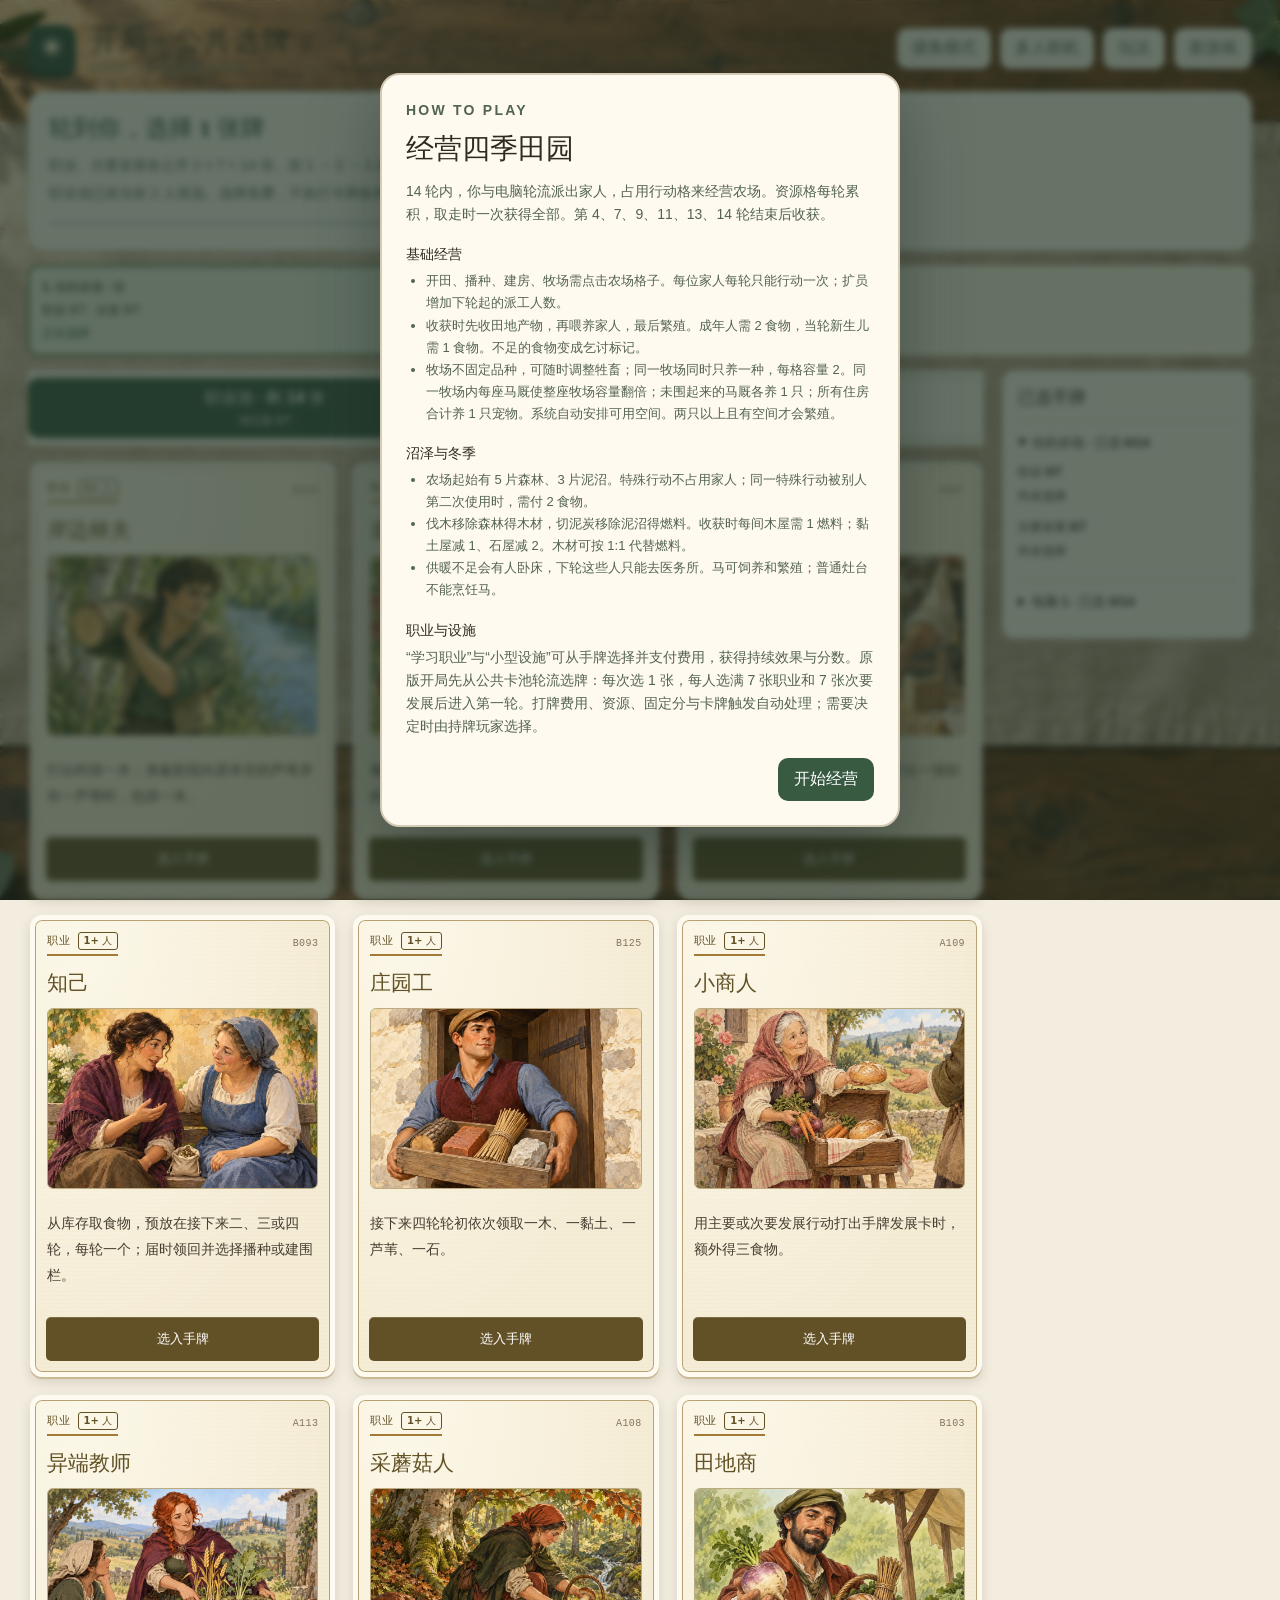
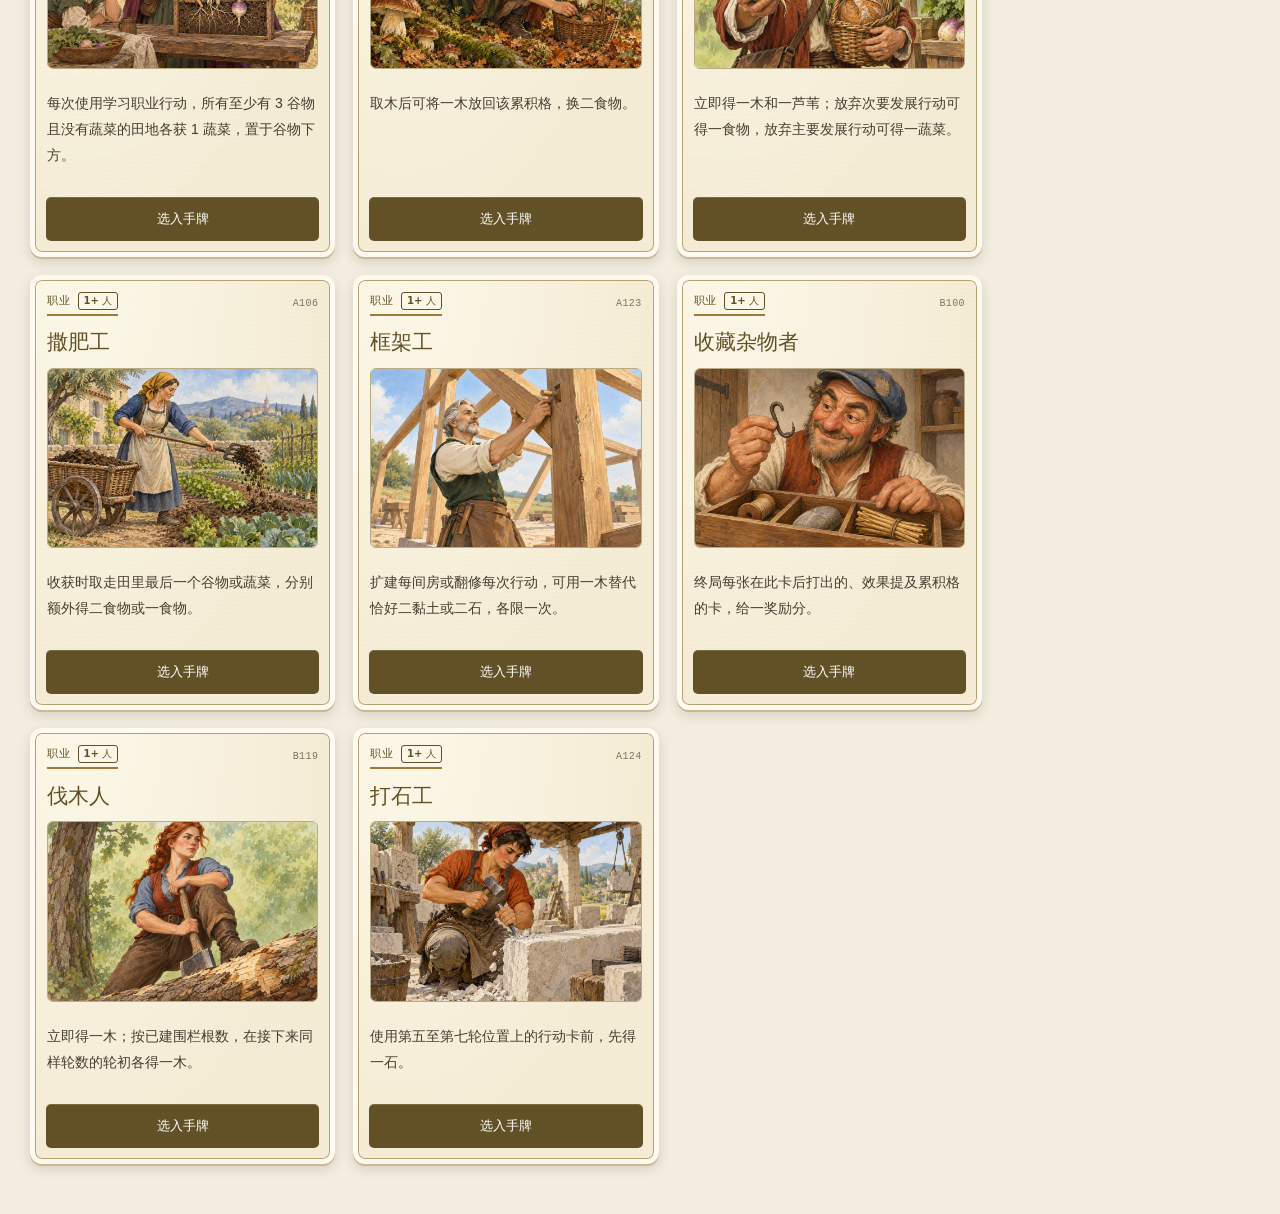
==== commit a8686323: "Build directly on an enlarged interactive farm board" ====
--- a/play.html
+++ b/play.html
@@ -575,6 +575,40 @@
   outline-offset: -15px;
 }
 
+/* Construction opens a large farm board; the command remains a separate confirmation. */
+.construction-backdrop{padding:16px;align-items:center}
+.construction-modal{width:min(1100px,100%);max-height:calc(100dvh - 32px);padding:20px;display:flex;flex-direction:column;overflow:hidden}
+.construction-header{display:flex;align-items:center;justify-content:space-between;gap:16px;flex-shrink:0}
+.construction-header h2{margin:0;font-size:27px}.construction-header .eyebrow{margin:0 0 4px}
+.construction-zoom{display:flex;gap:5px}.construction-zoom button{min-height:40px}
+.construction-zoom [aria-pressed=true]{background:#39583f;color:#fff3d7;border-color:#39583f}
+.construction-resources{display:flex;gap:16px;flex-wrap:wrap;margin:12px 0;color:#62674b;font-size:13px}.construction-resources b{color:#304830}
+.construction-modal .construction-hint{font-size:13px;margin:0 0 12px;line-height:1.5}.construction-hint span{color:#8a866d;margin-left:8px}
+.construction-card{font-size:13px;margin-bottom:10px;flex-shrink:0}.construction-card summary{cursor:pointer}.construction-card p{max-height:72px;overflow:auto}
+.construction-scroll{overflow:auto;min-height:120px;flex:1;overscroll-behavior:contain;touch-action:pan-x pan-y;background:#d8d6b9;border-radius:6px}
+.construction-estate{width:calc(100% * var(--build-zoom));min-width:100%;padding:6px;border:0;background:transparent}
+.construction-modal .estate-panel .farm-field{margin:0;max-width:none}
+.construction-modal .estate-panel .farm-cell{aspect-ratio:1.28;min-height:0}
+.construction-modal .estate-panel .farm-cell:not(.selectable):not(.build-selected){filter:saturate(.7) brightness(.88)}
+.construction-modal .estate-panel .farm-cell.build-selected:after{border:4px solid #325c3c;box-shadow:inset 0 0 0 2px #fff4be;background:#d6f6a622;z-index:4}
+.construction-modal .estate-panel .farm-cell:focus-visible{outline:4px solid #fff2b0;outline-offset:-5px;z-index:5}
+.construction-modal .estate-panel .plot-number{font-size:12px;top:7px;left:7px}
+.construction-modal .estate-panel .cell-label{font-size:12px;bottom:6px}
+.build-mark{position:absolute;top:7px;right:7px;z-index:5;background:#365a3e;color:#fff7dc;border-radius:3px;padding:3px 6px;font-size:11px}
+.build-fence{position:absolute;z-index:6;background:#f3c35d;box-shadow:0 0 0 1px #866139;pointer-events:none}
+.build-fence.top{height:5px;top:1px;left:0;right:0}.build-fence.bottom{height:5px;bottom:1px;left:0;right:0}.build-fence.left{width:5px;left:1px;top:0;bottom:0}.build-fence.right{width:5px;right:1px;top:0;bottom:0}
+.construction-footer{flex-shrink:0;padding:12px 0 0}.construction-modal .construction-footer p{font-size:13px;margin:0 0 8px;color:#565d41}
+.construction-buttons{display:flex;gap:8px;flex-wrap:wrap}.construction-buttons button{min-height:44px}.construction-buttons button:disabled{opacity:.5}
+@media(max-width:700px){
+  .construction-backdrop{padding:0;align-items:stretch}
+  .construction-modal{width:100%;max-height:100dvh;height:100dvh;border:0;border-radius:0;padding:16px 12px max(16px,env(safe-area-inset-bottom));padding-top:max(16px,env(safe-area-inset-top))}
+  .construction-header{gap:8px;flex-wrap:wrap}.construction-header h2{font-size:23px}
+  .construction-zoom{margin-left:auto}.construction-zoom button{min-height:40px;font-size:12px}
+  .construction-resources{gap:12px;margin:10px 0}.construction-scroll{flex:1;display:flex;align-items:flex-start}
+  .construction-estate{flex-shrink:0}.construction-modal .estate-panel .farm-cell{aspect-ratio:1;min-height:0}
+  .construction-buttons button{flex:1;min-width:100px}.construction-hint span{display:block;margin:3px 0 0}
+}
+
 </style></head><body><div id="app"></div><script src="./vendor/peerjs.min.js"></script><script src="./vendor/mammoth.browser.min.js"></script><script>
 // Generated by scripts/import_catalog.py; edit data/original-cards.json.
 window.ORIGINAL_CARD_CATALOG = [{"id":"A001","name":"遮棚","kind":"minor","url":"https://agricola.cloudfree.jp/?p=3424","nameEn":"Shelter","effect":"可立即在仅占一格的牧场里免费建一座马厩。","costs":[{}],"costLabel":"无材料费用","requirement":"无","requirementCode":"ー","points":0,"passing":true,"returnCooking":false,"original":true,"resolution":"automatic"},{"id":"A002","name":"迁移耕作","kind":"minor","url":"https://agricola.cloudfree.jp/?p=3423","nameEn":"Shifting Cultivation","effect":"立即开垦一块田地。","costs":[{"food":2}],"costLabel":"2 食物","requirement":"无","requirementCode":"ー","points":0,"passing":true,"returnCooking":false,"original":true,"resolution":"automatic"},{"id":"A003","name":"裁纸刀","kind":"minor","url":"https://agricola.cloudfree.jp/?p=3422","nameEn":"Paper Knife","effect":"从手牌选三张职业，随机抽取其中一张，免职业费用打出。","costs":[{"wood":1}],"costLabel":"1 木材","requirement":"无","requirementCode":"ー","points":0,"passing":true,"returnCooking":false,"original":true,"resolution":"automatic"},{"id":"A004","name":"踢脚板","kind":"minor","url":"https://agricola.cloudfree.jp/?p=3421","nameEn":"Baseboards","effect":"立即获得与房间数相等的木材；房间多于家人时再加一木。","costs":[{"food":2},{"grain":1}],"costLabel":"2 食物 或 1 谷物","requirement":"无","requirementCode":"ー","points":0,"passing":true,"returnCooking":false,"original":true,"resolution":"automatic"},{"id":"A005","name":"黏土堤","kind":"minor","url":"https://agricola.cloudfree.jp/?p=3420","nameEn":"Clay Embankment","effect":"按库存黏土每满两个获得一个黏土。","costs":[{"food":1}],"costLabel":"1 食物","requirement":"无","requirementCode":"ー","points":0,"passing":true,"returnCooking":false,"original":true,"resolution":"automatic"},{"id":"A006","name":"储物仓","kind":"minor","url":"https://agricola.cloudfree.jp/?p=3419","nameEn":"Storage Barn","effect":"持有水井、木工坊、陶器坊、编篮坊时，分别立即获得一石、一木、一黏土、一芦苇。","costs":[{}],"costLabel":"无材料费用","requirement":"无","requirementCode":"ー","points":0,"passing":true,"returnCooking":false,"original":true,"resolution":"automatic"},{"id":"A007","name":"园艺刀","kind":"minor","url":"https://agricola.cloudfree.jp/?p=3418","nameEn":"Gardener's Knife","effect":"每块谷物田立即给一食物，每块蔬菜田立即给一谷物。","costs":[{"wood":1}],"costLabel":"1 木材","requirement":"无","requirementCode":"ー","points":0,"passing":true,"returnCooking":false,"original":true,"resolution":"automatic"},{"id":"A008","name":"食物篮","kind":"minor","url":"https://agricola.cloudfree.jp/?p=3417","nameEn":"Food Basket","effect":"立即获得一谷物和一蔬菜。","costs":[{"reed":1}],"costLabel":"1 芦苇","requirement":"至少 2 张职业、2 张发展","requirementCode":"職業2と進歩2","points":0,"passing":true,"returnCooking":false,"original":true,"resolution":"automatic"},{"id":"A009","name":"幼畜市场","kind":"minor","url":"https://agricola.cloudfree.jp/?p=3416","nameEn":"Young Animal Market","effect":"立即获得一头牛。","costs":[{"sheep":1}],"costLabel":"1 羊","requirement":"无","requirementCode":"ー","points":0,"passing":true,"returnCooking":false,"original":true,"resolution":"automatic"},{"id":"A010","name":"木板棚","kind":"minor","url":"https://agricola.cloudfree.jp/?p=3415","nameEn":"Wooden Shed","effect":"只可通过主要发展行动打出；提供一人住房，此后不能翻修。","costs":[{"wood":2,"reed":1}],"costLabel":"2 木材、1 芦苇","requirement":"木屋","requirementCode":"まだ木の家","points":0,"passing":false,"returnCooking":false,"original":true,"resolution":"automatic"},{"id":"A011","name":"泥地","kind":"minor","url":"https://agricola.cloudfree.jp/?p=3414","nameEn":"Mud Patch","effect":"打出时得一野猪；每块未播种的田地可养一只野猪。","costs":[{}],"costLabel":"无材料费用","requirement":"无","requirementCode":"ー","points":0,"passing":false,"returnCooking":false,"original":true,"resolution":"automatic"},{"id":"A012","name":"饮水槽","kind":"minor","url":"https://agricola.cloudfree.jp/?p=3413","nameEn":"Drinking Trough","effect":"每个牧场的牲畜容量增加二，与是否有马厩无关。","costs":[{"clay":1}],"costLabel":"1 黏土","requirement":"无","requirementCode":"ー","points":0,"passing":false,"returnCooking":false,"original":true,"resolution":"automatic"},{"id":"A013","name":"翻修公司","kind":"minor","url":"https://agricola.cloudfree.jp/?p=3412","nameEn":"Renovation Company","effect":"先获得三黏土，然后可立即翻修一次，免除建材费用。","costs":[{"wood":4}],"costLabel":"4 木材","requirement":"恰好 2 间木屋","requirementCode":"木の家ちょうど2部屋","points":0,"passing":false,"returnCooking":false,"original":true,"resolution":"automatic"},{"id":"A014","name":"木匠锤","kind":"minor","url":"https://agricola.cloudfree.jp/?p=3411","nameEn":"Carpenter's Hammer","effect":"一次扩建至少两间同材质房屋时，总费用少二芦苇，并少二木、三黏土或四石。","costs":[{"wood":1}],"costLabel":"1 木材","requirement":"无","requirementCode":"ー","points":0,"passing":false,"returnCooking":false,"original":true,"resolution":"automatic"},{"id":"A015","name":"木匠斧","kind":"minor","url":"https://agricola.cloudfree.jp/?p=3410","nameEn":"Carpenter's Axe","effect":"使用木材累积格后，若库存至少七木，可花一木建恰好一座马厩。","costs":[{"wood":1}],"costLabel":"1 木材","requirement":"无","requirementCode":"ー","points":0,"passing":false,"returnCooking":false,"original":true,"resolution":"automatic"},{"id":"A016","name":"夯土","kind":"minor","url":"https://agricola.cloudfree.jp/?p=3409","nameEn":"Rammed Clay","effect":"立即得一黏土；建围栏时可用黏土代替木材。","costs":[{}],"costLabel":"无材料费用","requirement":"无","requirementCode":"ー","points":0,"passing":false,"returnCooking":false,"original":true,"resolution":"automatic"},{"id":"A017","name":"复垦犁","kind":"minor","url":"https://agricola.cloudfree.jp/?p=3408","nameEn":"Reclamation Plow","effect":"下一次从累积格领取牲畜且全部安置后，可开一块田。","costs":[{"wood":1}],"costLabel":"1 木材","requirement":"无","requirementCode":"ー","points":0,"passing":false,"returnCooking":false,"original":true,"resolution":"automatic"},{"id":"A018","name":"轮犁","kind":"minor","url":"https://agricola.cloudfree.jp/?p=3407","nameEn":"Wheel Plow","effect":"整局一次：本轮第一个家人使用开田或耕作格时，可多开两块田。","costs":[{"wood":2}],"costLabel":"2 木材","requirement":"至少 2 张职业","requirementCode":"職業2","points":0,"passing":false,"returnCooking":false,"original":true,"resolution":"automatic"},{"id":"A019","name":"手犁","kind":"minor","url":"https://agricola.cloudfree.jp/?p=3406","nameEn":"Handplow","effect":"当前轮数加五，在那一轮开始时可免费开一块田。","costs":[{"wood":1}],"costLabel":"1 木材","requirement":"无","requirementCode":"ー","points":0,"passing":false,"returnCooking":false,"original":true,"resolution":"automatic"},{"id":"A020","name":"双转犁","kind":"minor","url":"https://agricola.cloudfree.jp/?p=3405","nameEn":"Double-Turn Plow","effect":"立即可开垦至多两块田。","costs":[{"grain":1}],"costLabel":"1 谷物；第 4、5 轮另付 1 食物","requirement":"第 5 轮及以前；第 4、5 轮加付 1 食物","requirementCode":"ラウンド3(5)かその前に出す","points":0,"passing":false,"returnCooking":false,"original":true,"resolution":"automatic"},{"id":"A021","name":"宜居之家","kind":"minor","url":"https://agricola.cloudfree.jp/?p=3404","nameEn":"Family Friendly Home","effect":"扩建行动开始时若房间已经多于家人，额外获得一次家庭增长行动和一食物。","costs":[{}],"costLabel":"无材料费用","requirement":"至少 1 张职业","requirementCode":"職業1","points":0,"passing":false,"returnCooking":false,"original":true,"resolution":"automatic"},{"id":"A022","name":"电报","kind":"minor","url":"https://agricola.cloudfree.jp/?p=3403","nameEn":"Telegram","effect":"当前轮数加剩余围栏数，在对应轮额外派出一名供应区家人，仅该轮有效。","costs":[{"food":2}],"costLabel":"2 食物","requirement":"至少剩余 1 根未使用围栏","requirementCode":"ストックに柵が1本以上ある","points":1,"passing":false,"returnCooking":false,"original":true,"resolution":"automatic"},{"id":"A023","name":"石料公司","kind":"minor","url":"https://agricola.cloudfree.jp/?p=3402","nameEn":"Stone Company","effect":"使用采石场后，额外获得一次主要或次要发展行动，但须支付至少一石。","costs":[{"clay":2,"reed":1}],"costLabel":"2 黏土、1 芦苇","requirement":"无","requirementCode":"ー","points":1,"passing":false,"returnCooking":false,"original":true,"resolution":"automatic"},{"id":"A024","name":"打谷板","kind":"minor","url":"https://agricola.cloudfree.jp/?p=3401","nameEn":"Threshing Board","effect":"每次使用开田或耕作行动格，额外获得一次烤面包行动。","costs":[{"wood":1}],"costLabel":"1 木材","requirement":"至少 2 张职业","requirementCode":"職業2","points":1,"passing":false,"returnCooking":false,"original":true,"resolution":"automatic"},{"id":"A025","name":"摇篮","kind":"minor","url":"https://agricola.cloudfree.jp/?p=3400","nameEn":"Bassinet","effect":"每轮可以再派一名家人到本轮最先使用的非累积格，前提是那里恰好一名家人。","costs":[{"wood":1,"reed":1}],"costLabel":"1 木材、1 芦苇","requirement":"无","requirementCode":"ー","points":0,"passing":false,"returnCooking":false,"original":true,"resolution":"automatic"},{"id":"A026","name":"睡眠角","kind":"minor","url":"https://agricola.cloudfree.jp/?p=3399","nameEn":"Sleeping Corner","effect":"祈愿子嗣行动格即使被一名对手家人占据，你仍可使用。","costs":[{"wood":1}],"costLabel":"1 木材","requirement":"至少 2 块谷物田","requirementCode":"小麦畑2","points":1,"passing":false,"returnCooking":false,"original":true,"resolution":"automatic"},{"id":"A027","name":"烤炉场地","kind":"minor","url":"https://agricola.cloudfree.jp/?p=3398","nameEn":"Oven Site","effect":"得二木，可立即建黏土烤炉或石头烤炉，任一种均只需一黏土加一石。","costs":[{}],"costLabel":"无材料费用","requirement":"同时拥有壁炉和烹饪灶台","requirementCode":"かまどと調理場両方","points":0,"passing":false,"returnCooking":false,"original":true,"resolution":"automatic"},{"id":"A028","name":"森林学校","kind":"minor","url":"https://agricola.cloudfree.jp/?p=3397","nameEn":"Forest School","effect":"学习职业格对你视为空位；职业费用中的每一食物都可用一木替代。","costs":[{"wood":1,"clay":1}],"costLabel":"1 木材、1 黏土","requirement":"无","requirementCode":"ー","points":1,"passing":false,"returnCooking":false,"original":true,"resolution":"automatic"},{"id":"A029","name":"啤酒长凳","kind":"minor","url":"https://agricola.cloudfree.jp/?p=3396","nameEn":"Ale-Benches","effect":"每轮归家阶段可付一谷物换一奖励分；这样做时每位对手获得一食物。","costs":[{"wood":1}],"costLabel":"1 木材","requirement":"至少 2 张职业","requirementCode":"職業2","points":0,"passing":false,"returnCooking":false,"original":true,"resolution":"automatic"},{"id":"A030","name":"烤盘","kind":"minor","url":"https://agricola.cloudfree.jp/?p=3395","nameEn":"Baking Sheet","effect":"每次烤面包时，可另用此卡把恰好一谷物换成二食物和一奖励分。","costs":[{}],"costLabel":"无材料费用","requirement":"没有谷物田","requirementCode":"小麦畑がない","points":0,"passing":false,"returnCooking":false,"original":true,"resolution":"automatic"},{"id":"A031","name":"债券","kind":"minor","url":"https://agricola.cloudfree.jp/?p=3394","nameEn":"Debt Security","effect":"终局每张主要发展给一奖励分，但最多等于未使用农场格数。","costs":[{"food":2}],"costLabel":"2 食物","requirement":"无","requirementCode":"ー","points":0,"passing":false,"returnCooking":false,"original":true,"resolution":"automatic"},{"id":"A032","name":"饲槽","kind":"minor","url":"https://agricola.cloudfree.jp/?p=3393","nameEn":"Manger","effect":"牧场占地达到六、七、八、十格时，终局分别得一、二、三、四奖励分。","costs":[{"wood":2}],"costLabel":"2 木材","requirement":"无","requirementCode":"ー","points":0,"passing":false,"returnCooking":false,"original":true,"resolution":"automatic"},{"id":"A033","name":"广阔乡村","kind":"minor","url":"https://agricola.cloudfree.jp/?p=3392","nameEn":"Big Country","effect":"每个尚未开始的完整轮次，立即给一奖励分及二食物。","costs":[{}],"costLabel":"无材料费用","requirement":"没有空地","requirementCode":"農場スペースが全て使用済み","points":0,"passing":false,"returnCooking":false,"original":true,"resolution":"automatic"},{"id":"A034","name":"修枝剪","kind":"minor","url":"https://agricola.cloudfree.jp/?p=3391","nameEn":"Loppers","effect":"建围栏时可额外花一木并移除库存一根围栏，换二食物及一奖励分。","costs":[{"wood":1}],"costLabel":"1 木材","requirement":"至少 2 张职业","requirementCode":"職業2","points":0,"passing":false,"returnCooking":false,"original":true,"resolution":"automatic"},{"id":"A035","name":"游泳课","kind":"minor","url":"https://agricola.cloudfree.jp/?p=3390","nameEn":"Swimming Class","effect":"归家时若收回捕鱼格上的家人，每名同时归家的新生儿给二奖励分。","costs":[{"food":1}],"costLabel":"1 食物","requirement":"至少 2 张职业","requirementCode":"職業2","points":0,"passing":false,"returnCooking":false,"original":true,"resolution":"automatic"},{"id":"A036","name":"雕花立面","kind":"minor","url":"https://agricola.cloudfree.jp/?p=3389","nameEn":"Facades Carving","effect":"打出时可把食物按一比一换奖励分，最多交换已完成收获的次数。","costs":[{"clay":2}],"costLabel":"2 黏土","requirement":"库存木材不少于当前轮数","requirementCode":"ストックの木材≧現在のラウンド数","points":0,"passing":false,"returnCooking":false,"original":true,"resolution":"automatic"},{"id":"A037","name":"框锯","kind":"minor","url":"https://agricola.cloudfree.jp/?p=3388","nameEn":"Bucksaw","effect":"每次翻修时可额外付一木，得一奖励分和一谷物。","costs":[{"wood":1}],"costLabel":"1 木材","requirement":"无","requirementCode":"ー","points":0,"passing":false,"returnCooking":false,"original":true,"resolution":"automatic"},{"id":"A038","name":"羊毛毯","kind":"minor","url":"https://agricola.cloudfree.jp/?p=3387","nameEn":"Wool Blankets","effect":"终局住房为木屋、黏土屋、石屋时，分别得三、二、零奖励分。","costs":[{}],"costLabel":"无材料费用","requirement":"至少 5 只羊","requirementCode":"羊5","points":0,"passing":false,"returnCooking":false,"original":true,"resolution":"automatic"},{"id":"A039","name":"小教堂","kind":"minor","url":"https://agricola.cloudfree.jp/?p=3386","nameEn":"Chapel","effect":"提供公共行动格，使用者得三奖励分；对手使用前须先给持有者一谷物。","costs":[{"wood":3,"clay":2}],"costLabel":"3 木材、2 黏土","requirement":"至少 2 张职业","requirementCode":"職業2","points":3,"passing":false,"returnCooking":false,"original":true,"resolution":"automatic"},{"id":"A040","name":"陶工院","kind":"minor","url":"https://agricola.cloudfree.jp/?p=3385","nameEn":"Potter's Yard","effect":"每个未使用农场格放一黏土；该格变为已使用时领取，可立即把这枚黏土换二食物。","costs":[{"wood":1,"reed":1}],"costLabel":"1 木材、1 芦苇","requirement":"至多 7 块空地","requirementCode":"未使用の農場が7スペース以下","points":0,"passing":false,"returnCooking":false,"original":true,"resolution":"automatic"},{"id":"A041","name":"蔬菜切片器","kind":"minor","url":"https://agricola.cloudfree.jp/?p=3384","nameEn":"Vegetable Slicer","effect":"每次把壁炉升级为烹饪灶台，得二木和一蔬菜；不追溯先前升级。","costs":[{"wood":1}],"costLabel":"1 木材","requirement":"无","requirementCode":"ー","points":0,"passing":false,"returnCooking":false,"original":true,"resolution":"automatic"},{"id":"A042","name":"林湖小屋","kind":"minor","url":"https://agricola.cloudfree.jp/?p=3383","nameEn":"Forest Lake Hut","effect":"使用捕鱼格额外得一木；使用森林格额外得一食物。","costs":[{"clay":2}],"costLabel":"2 黏土","requirement":"无","requirementCode":"ー","points":1,"passing":false,"returnCooking":false,"original":true,"resolution":"automatic"},{"id":"A043","name":"农家肥","kind":"minor","url":"https://agricola.cloudfree.jp/?p=3382","nameEn":"Farmyard Manure","effect":"一次建至少一座马厩后，在接下来三轮各预留一食物，轮初领取。","costs":[{}],"costLabel":"无材料费用","requirement":"至少 1 只牲畜","requirementCode":"家畜1","points":0,"passing":false,"returnCooking":false,"original":true,"resolution":"automatic"},{"id":"A044","name":"池塘小屋","kind":"minor","url":"https://agricola.cloudfree.jp/?p=3381","nameEn":"Pond Hut","effect":"接下来三轮的轮初各领取一食物。","costs":[{"wood":1}],"costLabel":"1 木材","requirement":"恰好 2 张职业","requirementCode":"ちょうど職業2","points":1,"passing":false,"returnCooking":false,"original":true,"resolution":"automatic"},{"id":"A045","name":"消防池","kind":"minor","url":"https://agricola.cloudfree.jp/?p=3380","nameEn":"Fire Protection Pond","effect":"住房首次不再为木屋时，安排接下来六轮的轮初各领取一食物。","costs":[{"food":1}],"costLabel":"1 食物","requirement":"木屋","requirementCode":"まだ木の家","points":0,"passing":false,"returnCooking":false,"original":true,"resolution":"automatic"},{"id":"A046","name":"爪刀","kind":"minor","url":"https://agricola.cloudfree.jp/?p=3379","nameEn":"Claw Knife","effect":"每次使用绵羊市场，接下来两轮的轮初各领取一食物。","costs":[{"wood":1}],"costLabel":"1 木材","requirement":"恰好 1 个牧场","requirementCode":"ちょうど牧場1","points":0,"passing":false,"returnCooking":false,"original":true,"resolution":"automatic"},{"id":"A047","name":"棚架","kind":"minor","url":"https://agricola.cloudfree.jp/?p=3378","nameEn":"Trellises","effect":"按已建围栏根数，从下一轮起连续预留同样轮数的一食物。","costs":[{"wood":1}],"costLabel":"1 木材","requirement":"无","requirementCode":"ー","points":0,"passing":false,"returnCooking":false,"original":true,"resolution":"automatic"},{"id":"A048","name":"刨木架","kind":"minor","url":"https://agricola.cloudfree.jp/?p=3377","nameEn":"Shaving Horse","effect":"每次获得木材后，库存达到五木可付一木换三食物；达到七木则必须交换。","costs":[{"wood":1}],"costLabel":"1 木材","requirement":"无","requirementCode":"ー","points":0,"passing":false,"returnCooking":false,"original":true,"resolution":"automatic"},{"id":"A049","name":"鸟巢","kind":"minor","url":"https://agricola.cloudfree.jp/?p=3376","nameEn":"Nest Site","effect":"准备阶段向非空的芦苇岸增加一芦苇时，你得一食物。","costs":[{"food":1}],"costLabel":"1 食物","requirement":"至少 1 张职业","requirementCode":"職業1","points":0,"passing":false,"returnCooking":false,"original":true,"resolution":"automatic"},{"id":"A050","name":"牛奶罐","kind":"minor","url":"https://agricola.cloudfree.jp/?p=3375","nameEn":"Milk Jug","effect":"任何玩家使用牛市场时，你得三食物，其他每位玩家各得一食物。","costs":[{"clay":1}],"costLabel":"1 黏土","requirement":"无","requirementCode":"ー","points":0,"passing":false,"returnCooking":false,"original":true,"resolution":"automatic"},{"id":"A051","name":"流网船","kind":"minor","url":"https://agricola.cloudfree.jp/?p=3374","nameEn":"Drift-Net Boat","effect":"每次使用捕鱼格额外得二食物。","costs":[{"wood":1,"reed":1}],"costLabel":"1 木材、1 芦苇","requirement":"无","requirementCode":"ー","points":1,"passing":false,"returnCooking":false,"original":true,"resolution":"automatic"},{"id":"A052","name":"投斧","kind":"minor","url":"https://agricola.cloudfree.jp/?p=3373","nameEn":"Throwing Axe","effect":"使用木材累积格时，若野猪市场至少有一猪，额外得二食物。","costs":[{"wood":1}],"costLabel":"1 木材","requirement":"第 7 轮及以后","requirementCode":"ラウンド7またはその後に出す","points":0,"passing":false,"returnCooking":false,"original":true,"resolution":"automatic"},{"id":"A053","name":"烟斗","kind":"minor","url":"https://agricola.cloudfree.jp/?p=3372","nameEn":"Claypipe","effect":"本轮工作阶段获得至少七份建材时，归家阶段得二食物。","costs":[{"clay":1}],"costLabel":"1 黏土","requirement":"无","requirementCode":"ー","points":0,"passing":false,"returnCooking":false,"original":true,"resolution":"automatic"},{"id":"A054","name":"借贷","kind":"minor","url":"https://agricola.cloudfree.jp/?p=3371","nameEn":"Credit","effect":"立即得五食物；每个没有收获的轮末须付一食物，否则拿一乞讨标记。","costs":[{}],"costLabel":"无材料费用","requirement":"至多 3 张职业","requirementCode":"職業3以下","points":0,"passing":false,"returnCooking":false,"original":true,"resolution":"automatic"},{"id":"A055","name":"杂物间","kind":"minor","url":"https://agricola.cloudfree.jp/?p=3370","nameEn":"Junk Room","effect":"每次建成发展卡后得一食物，包括此卡本身。","costs":[{"wood":1,"clay":1}],"costLabel":"1 木材、1 黏土","requirement":"无","requirementCode":"ー","points":0,"passing":false,"returnCooking":false,"original":true,"resolution":"automatic"},{"id":"A056","name":"篮子","kind":"minor","url":"https://agricola.cloudfree.jp/?p=3369","nameEn":"Basket","effect":"取木后可把其中二木放回该累积格，换三食物。","costs":[{"reed":1}],"costLabel":"1 芦苇","requirement":"无","requirementCode":"ー","points":0,"passing":false,"returnCooking":false,"original":true,"resolution":"automatic"},{"id":"A057","name":"挤奶厅","kind":"minor","url":"https://agricola.cloudfree.jp/?p=3368","nameEn":"Milking Parlor","effect":"打出时，羊达到一、三、四只，分别得二、三、四食物；牛达到一、二、三头也分别得二、三、四食物，两项相加。","costs":[{"wood":2}],"costLabel":"2 木材","requirement":"至少 4 块空地","requirementCode":"未使用の農場スペース4以上","points":1,"passing":false,"returnCooking":false,"original":true,"resolution":"automatic"},{"id":"A058","name":"芦笋刀","kind":"minor","url":"https://agricola.cloudfree.jp/?p=3367","nameEn":"Asparagus Knife","effect":"第八、十、十二轮归家阶段，可从一块蔬菜田取一蔬菜，并可立即换三食物及一奖励分。","costs":[{"wood":1}],"costLabel":"1 木材","requirement":"无","requirementCode":"ー","points":0,"passing":false,"returnCooking":false,"original":true,"resolution":"automatic"},{"id":"A059","name":"培土器","kind":"minor","url":"https://agricola.cloudfree.jp/?p=3366","nameEn":"Potato Ridger","effect":"收获蔬菜后，库存至少三菜可把恰好一菜换六食物；至少四菜则必须交换。","costs":[{"wood":1}],"costLabel":"1 木材","requirement":"无","requirementCode":"ー","points":0,"passing":false,"returnCooking":false,"original":true,"resolution":"automatic"},{"id":"A060","name":"东方壁炉","kind":"minor","url":"https://agricola.cloudfree.jp/?p=3365","nameEn":"Oriental Fireplace","effect":"随时可把一菜、一羊、一牛分别换四、三、五食物；烤面包时一谷物换二食物。","costs":[{}],"costLabel":"归还一张壁炉或烹饪灶台","requirement":"无","requirementCode":"ー","points":1,"passing":false,"returnCooking":true,"original":true,"resolution":"automatic"},{"id":"A061","name":"扬谷扇","kind":"minor","url":"https://agricola.cloudfree.jp/?p=3364","nameEn":"Winnowing Fan","effect":"每次收获的田地阶段后，可用烘焙设施把恰好一谷物转为食物；这不算烤面包行动。","costs":[{"reed":1}],"costLabel":"1 芦苇","requirement":"拥有烤面包发展牌","requirementCode":":パン:進歩","points":0,"passing":false,"returnCooking":false,"original":true,"resolution":"automatic"},{"id":"A062","name":"啤酒桶","kind":"minor","url":"https://agricola.cloudfree.jp/?p=3363","nameEn":"Beer Keg","effect":"喂养阶段可付一、二或三谷物，均得三食物，并分别得零、一、二奖励分。","costs":[{"wood":1}],"costLabel":"1 木材","requirement":"库存至少 2 谷物","requirementCode":"ストックに小麦2","points":0,"passing":false,"returnCooking":false,"original":true,"resolution":"automatic"},{"id":"A063","name":"荷兰风车","kind":"minor","url":"https://agricola.cloudfree.jp/?p=3362","nameEn":"Dutch Windmill","effect":"在紧接收获之后的轮次烤面包，每次额外得三食物。","costs":[{"wood":2,"stone":2}],"costLabel":"2 木材、2 石料","requirement":"无","requirementCode":"ー","points":2,"passing":false,"returnCooking":false,"original":true,"resolution":"automatic"},{"id":"A064","name":"大麦磨坊","kind":"minor","url":"https://agricola.cloudfree.jp/?p=3361","nameEn":"Barley Mill","effect":"收获田地阶段，每块实际收获的谷物田给一食物。","costs":[{"wood":1,"clay":4},{"wood":1,"stone":2}],"costLabel":"1 木材、4 黏土 或 1 木材、2 石料","requirement":"无","requirementCode":"ー","points":1,"passing":false,"returnCooking":false,"original":true,"resolution":"automatic"},{"id":"A065","name":"种子丸","kind":"minor","url":"https://agricola.cloudfree.jp/?p=3360","nameEn":"Seed Pellets","effect":"每次进行不受限制的播种行动前，先得一谷物。","costs":[{}],"costLabel":"无材料费用","requirement":"至少 3 块田","requirementCode":"畑3","points":0,"passing":false,"returnCooking":false,"original":true,"resolution":"automatic"},{"id":"A066","name":"饲料碟","kind":"minor","url":"https://agricola.cloudfree.jp/?p=3359","nameEn":"Feeding Dish","effect":"使用牲畜累积格时，若此前已拥有同类牲畜，得一谷物。","costs":[{"wood":1}],"costLabel":"1 木材","requirement":"无","requirementCode":"ー","points":0,"passing":false,"returnCooking":false,"original":true,"resolution":"automatic"},{"id":"A067","name":"谷物勺","kind":"minor","url":"https://agricola.cloudfree.jp/?p=3358","nameEn":"Corn Scoop","effect":"每次使用谷物种子格，额外得一谷物。","costs":[{"wood":1}],"costLabel":"1 木材","requirement":"无","requirementCode":"ー","points":0,"passing":false,"returnCooking":false,"original":true,"resolution":"automatic"},{"id":"A068","name":"芦笋礼物","kind":"minor","url":"https://agricola.cloudfree.jp/?p=3357","nameEn":"Asparagus Gift","effect":"一次建造围栏根数不少于当前轮数时，得一蔬菜。","costs":[{}],"costLabel":"无材料费用","requirement":"至少 1 块空田","requirementCode":"何も植えていない畑1","points":0,"passing":false,"returnCooking":false,"original":true,"resolution":"automatic"},{"id":"A069","name":"大温室","kind":"minor","url":"https://agricola.cloudfree.jp/?p=3356","nameEn":"Large Greenhouse","effect":"当前轮数加四、七、九，对应轮初各领取一蔬菜。","costs":[{"wood":2}],"costLabel":"2 木材","requirement":"至少 2 张职业","requirementCode":"職業2","points":0,"passing":false,"returnCooking":false,"original":true,"resolution":"automatic"},{"id":"A070","name":"升降机","kind":"minor","url":"https://agricola.cloudfree.jp/?p=3355","nameEn":"Lifting Machine","effect":"不发生收获的轮末，可从一块蔬菜田取一菜进库存，不算田地阶段。","costs":[{"wood":1}],"costLabel":"1 木材","requirement":"至少 3 块田","requirementCode":"畑3","points":0,"passing":false,"returnCooking":false,"original":true,"resolution":"automatic"},{"id":"A071","name":"清地铲","kind":"minor","url":"https://agricola.cloudfree.jp/?p=3354","nameEn":"Clearing Spade","effect":"随时可将一块至少有两个作物的田中的一个作物，移到一块空田。","costs":[{"wood":1}],"costLabel":"1 木材","requirement":"无","requirementCode":"ー","points":0,"passing":false,"returnCooking":false,"original":true,"resolution":"automatic"},{"id":"A072","name":"钙肥","kind":"minor","url":"https://agricola.cloudfree.jp/?p=3353","nameEn":"Calcium Fertilizers","effect":"每次使用采石場，对每块只种一种作物的已播种田补一个同类作物。","costs":[{}],"costLabel":"无材料费用","requirement":"没有田地","requirementCode":"畑タイルなし","points":0,"passing":false,"returnCooking":false,"original":true,"resolution":"automatic"},{"id":"A073","name":"农用肥料","kind":"minor","url":"https://agricola.cloudfree.jp/?p=3352","nameEn":"Agricultural Fertilizers","effect":"一次行动使至少两个未使用农场格变为已使用后，额外获得一次播种行动。","costs":[{}],"costLabel":"无材料费用","requirement":"至少 1 个牧场","requirementCode":"牧場1","points":0,"passing":false,"returnCooking":false,"original":true,"resolution":"automatic"},{"id":"A074","name":"马厩树","kind":"minor","url":"https://agricola.cloudfree.jp/?p=3351","nameEn":"Stable Tree","effect":"一次建至少一座马厩后，接下来三轮轮初各领取一木。","costs":[{"wood":1}],"costLabel":"1 木材","requirement":"无","requirementCode":"ー","points":0,"passing":false,"returnCooking":false,"original":true,"resolution":"automatic"},{"id":"A075","name":"锯木厂","kind":"minor","url":"https://agricola.cloudfree.jp/?p=3350","nameEn":"Lumber Mill","effect":"所有发展卡的木材费用减少一。","costs":[{"stone":2}],"costLabel":"2 石料","requirement":"至多 3 张职业","requirementCode":"職業3以下","points":2,"passing":false,"returnCooking":false,"original":true,"resolution":"automatic"},{"id":"A076","name":"土坯","kind":"minor","url":"https://agricola.cloudfree.jp/?p=3349","nameEn":"Cob","effect":"每轮工作阶段开始时，若库存有黏土，可付一谷物换二黏土及一食物。","costs":[{"food":1}],"costLabel":"1 食物","requirement":"无","requirementCode":"ー","points":0,"passing":false,"returnCooking":false,"original":true,"resolution":"automatic"},{"id":"A077","name":"灰斗","kind":"minor","url":"https://agricola.cloudfree.jp/?p=3348","nameEn":"Hod","effect":"立即得一黏土；任何玩家使用野猪市场时，你再得二黏土。","costs":[{"wood":1}],"costLabel":"1 木材","requirement":"无","requirementCode":"ー","points":0,"passing":false,"returnCooking":false,"original":true,"resolution":"automatic"},{"id":"A078","name":"独木舟","kind":"minor","url":"https://agricola.cloudfree.jp/?p=3347","nameEn":"Canoe","effect":"每次使用捕鱼格，额外得一食物与一芦苇。","costs":[{"wood":2}],"costLabel":"2 木材","requirement":"至少 1 张职业","requirementCode":"職業1","points":1,"passing":false,"returnCooking":false,"original":true,"resolution":"automatic"},{"id":"A079","name":"园艺锄","kind":"minor","url":"https://agricola.cloudfree.jp/?p=3346","nameEn":"Garden Hoe","effect":"不受限制的播种行动中，若至少一块田种蔬菜，得一黏土和一石。","costs":[{"wood":1}],"costLabel":"1 木材","requirement":"无","requirementCode":"ー","points":0,"passing":false,"returnCooking":false,"original":true,"resolution":"automatic"},{"id":"A080","name":"石钳","kind":"minor","url":"https://agricola.cloudfree.jp/?p=3345","nameEn":"Stone Tongs","effect":"每次使用石料累积格，额外得一石。","costs":[{"wood":1}],"costLabel":"1 木材","requirement":"无","requirementCode":"ー","points":0,"passing":false,"returnCooking":false,"original":true,"resolution":"automatic"},{"id":"A081","name":"临时仓库","kind":"minor","url":"https://agricola.cloudfree.jp/?p=3344","nameEn":"Interim Storage","effect":"使用黏土、芦苇、石料累积格时，分别在卡上存一木、一黏土、一芦苇；第七、十一、十四轮初全部领回。","costs":[{"food":2}],"costLabel":"2 食物","requirement":"无","requirementCode":"ー","points":0,"passing":false,"returnCooking":false,"original":true,"resolution":"automatic"},{"id":"A082","name":"工作凭证","kind":"minor","url":"https://agricola.cloudfree.jp/?p=3343","nameEn":"Work Certificate","effect":"每次使用行动格后，可从至少有四份建材的一个累积格取一份建材。","costs":[{}],"costLabel":"无材料费用","requirement":"至少 3 张职业","requirementCode":"職業3","points":0,"passing":false,"returnCooking":false,"original":true,"resolution":"automatic"},{"id":"A083","name":"牧羊钩","kind":"minor","url":"https://agricola.cloudfree.jp/?p=3342","nameEn":"Shepherd's Crook","effect":"每次新围出占地至少四格的牧场，立即在该牧场获得二羊。","costs":[{"wood":1}],"costLabel":"1 木材","requirement":"无","requirementCode":"ー","points":0,"passing":false,"returnCooking":false,"original":true,"resolution":"automatic"},{"id":"A084","name":"青贮饲料","kind":"minor","url":"https://agricola.cloudfree.jp/?p=3341","nameEn":"Silage","effect":"不接收获的归家阶段，可付一谷物，让恰好一种牲畜繁殖；谷物也可从田中拿取。","costs":[{}],"costLabel":"无材料费用","requirement":"至少 2 块田","requirementCode":"畑2","points":0,"passing":false,"returnCooking":false,"original":true,"resolution":"automatic"},{"id":"A085","name":"看家人","kind":"occupation","url":"https://agricola.cloudfree.jp/?p=3340","nameEn":"Homekeeper","effect":"若一间黏土或石屋同时邻接田地和牧场，该房间可额外容纳一名家人，仅限一间。","costs":[{}],"costLabel":"无材料费用","requirement":"无","requirementCode":"ー","points":0,"passing":false,"returnCooking":false,"original":true,"resolution":"automatic","minPlayers":1},{"id":"A086","name":"驯兽师","kind":"occupation","url":"https://agricola.cloudfree.jp/?p=3339","nameEn":"Animal Tamer","effect":"立即选得一木或一谷物；每间房可养一只牲畜，替代全屋仅一只的宠物限制。","costs":[{}],"costLabel":"无材料费用","requirement":"无","requirementCode":"ー","points":0,"passing":false,"returnCooking":false,"original":true,"resolution":"automatic","minPlayers":1},{"id":"A087","name":"保护修缮师","kind":"occupation","url":"https://agricola.cloudfree.jp/?p=3338","nameEn":"Conservator","effect":"木屋可以直接翻修成石屋，无须先变黏土屋。","costs":[{}],"costLabel":"无材料费用","requirement":"无","requirementCode":"ー","points":0,"passing":false,"returnCooking":false,"original":true,"resolution":"automatic","minPlayers":1},{"id":"A088","name":"围篱工","kind":"occupation","url":"https://agricola.cloudfree.jp/?p=3337","nameEn":"Hedge Keeper","effect":"每次建围栏时，最多三根围栏免木材费用。","costs":[{}],"costLabel":"无材料费用","requirement":"无","requirementCode":"ー","points":0,"passing":false,"returnCooking":false,"original":true,"resolution":"automatic","minPlayers":1},{"id":"A089","name":"马厩规划师","kind":"occupation","url":"https://agricola.cloudfree.jp/?p=3336","nameEn":"Stable Planner","effect":"当前轮数加三、六、九，对应轮初各可免费建一座马厩。","costs":[{}],"costLabel":"无材料费用","requirement":"无","requirementCode":"ー","points":0,"passing":false,"returnCooking":false,"original":true,"resolution":"automatic","minPlayers":1},{"id":"A090","name":"犁车夫","kind":"occupation","url":"https://agricola.cloudfree.jp/?p=3335","nameEn":"Plow Driver","effect":"住进石屋后，每轮开始可花一食物开一块田。","costs":[{}],"costLabel":"无材料费用","requirement":"无","requirementCode":"ー","points":0,"passing":false,"returnCooking":false,"original":true,"resolution":"automatic","minPlayers":1},{"id":"A091","name":"轮耕者","kind":"occupation","url":"https://agricola.cloudfree.jp/?p=3334","nameEn":"Shifting Cultivator","effect":"使用木材累积格时，可额外花三食物开一块田。","costs":[{}],"costLabel":"无材料费用","requirement":"无","requirementCode":"ー","points":0,"passing":false,"returnCooking":false,"original":true,"resolution":"automatic","minPlayers":1},{"id":"A092","name":"养父母","kind":"occupation","url":"https://agricola.cloudfree.jp/?p=3333","nameEn":"Adoptive Parents","effect":"新生儿可付一食物在出生当轮行动；这样做后不再按新生儿喂养。","costs":[{}],"costLabel":"无材料费用","requirement":"无","requirementCode":"ー","points":0,"passing":false,"returnCooking":false,"original":true,"resolution":"automatic","minPlayers":1},{"id":"A093","name":"制床工","kind":"occupation","url":"https://agricola.cloudfree.jp/?p=3332","nameEn":"Bed Maker","effect":"每次扩建后，可付一木与一谷物，立即获得一次需要空房的家庭增长行动。","costs":[{}],"costLabel":"无材料费用","requirement":"无","requirementCode":"ー","points":0,"passing":false,"returnCooking":false,"original":true,"resolution":"automatic","minPlayers":1},{"id":"A094","name":"懒播种人","kind":"occupation","url":"https://agricola.cloudfree.jp/?p=3331","nameEn":"Lazy Sowman","effect":"自己回合放弃不受限制的播种行动时，可立即再派一名家人，允许进入已占用行动格。","costs":[{}],"costLabel":"无材料费用","requirement":"无","requirementCode":"ー","points":0,"passing":false,"returnCooking":false,"original":true,"resolution":"automatic","minPlayers":1},{"id":"A095","name":"垂钓者","kind":"occupation","url":"https://agricola.cloudfree.jp/?p=3330","nameEn":"Angler","effect":"使用原先至多二食物的捕鱼格后，可额外进行一次主要或次要发展行动。","costs":[{}],"costLabel":"无材料费用","requirement":"无","requirementCode":"ー","points":0,"passing":false,"returnCooking":false,"original":true,"resolution":"automatic","minPlayers":1},{"id":"A096","name":"任务工匠","kind":"occupation","url":"https://agricola.cloudfree.jp/?p=3329","nameEn":"Task Artisan","effect":"打出此卡时，以及准备阶段每出现一个石料累积行动格，得一木并获得一次次要发展行动。","costs":[{}],"costLabel":"无材料费用","requirement":"无","requirementCode":"ー","points":0,"passing":false,"returnCooking":false,"original":true,"resolution":"automatic","minPlayers":1},{"id":"A097","name":"新学员","kind":"occupation","url":"https://agricola.cloudfree.jp/?p=3328","nameEn":"Freshman","effect":"获得烤面包行动时，可改为免费打出一张职业。","costs":[{}],"costLabel":"无材料费用","requirement":"无","requirementCode":"ー","points":0,"passing":false,"returnCooking":false,"original":true,"resolution":"automatic","minPlayers":1},{"id":"A098","name":"马厩建筑师","kind":"occupation","url":"https://agricola.cloudfree.jp/?p=3327","nameEn":"Stable Architect","effect":"终局每座没有围栏包围的马厩给一奖励分。","costs":[{}],"costLabel":"无材料费用","requirement":"无","requirementCode":"ー","points":0,"passing":false,"returnCooking":false,"original":true,"resolution":"automatic","minPlayers":1},{"id":"A099","name":"合牧人","kind":"occupation","url":"https://agricola.cloudfree.jp/?p=3326","nameEn":"Fellow Grazer","effect":"终局每个占地至少三格的牧场给二奖励分。","costs":[{}],"costLabel":"无材料费用","requirement":"无","requirementCode":"ー","points":0,"passing":false,"returnCooking":false,"original":true,"resolution":"automatic","minPlayers":1},{"id":"A100","name":"策展人","kind":"occupation","url":"https://agricola.cloudfree.jp/?p=3325","nameEn":"Curator","effect":"归家时若至少三名家人从累积格返回，可花一食物买一奖励分。","costs":[{}],"costLabel":"无材料费用","requirement":"无","requirementCode":"ー","points":0,"passing":false,"returnCooking":false,"original":true,"resolution":"automatic","minPlayers":1},{"id":"A101","name":"厨具供应商","kind":"occupation","url":"https://agricola.cloudfree.jp/?p=3324","nameEn":"Cookery Outfitter","effect":"终局每张烹饪类发展卡给一奖励分。","costs":[{}],"costLabel":"无材料费用","requirement":"无","requirementCode":"ー","points":0,"passing":false,"returnCooking":false,"original":true,"resolution":"automatic","minPlayers":1},{"id":"A102","name":"杂货商","kind":"occupation","url":"https://agricola.cloudfree.jp/?p=3323","nameEn":"Grocer","effect":"卡上依次放木、谷物、芦苇、石、菜、黏土、芦苇、菜；随时可花一食物买当前最上层物品。","costs":[{}],"costLabel":"无材料费用","requirement":"无","requirementCode":"ー","points":0,"passing":false,"returnCooking":false,"original":true,"resolution":"automatic","minPlayers":1},{"id":"A103","name":"码头商贩","kind":"occupation","url":"https://agricola.cloudfree.jp/?p=3322","nameEn":"Portmonger","effect":"从食物累积格取一、二、至少三食物时，分别额外得一菜、一谷物、一芦苇。","costs":[{}],"costLabel":"无材料费用","requirement":"无","requirementCode":"ー","points":0,"passing":false,"returnCooking":false,"original":true,"resolution":"automatic","minPlayers":1},{"id":"A104","name":"采木人","kind":"occupation","url":"https://agricola.cloudfree.jp/?p=3321","nameEn":"Wood Harvester","effect":"收获田地阶段，每个恰好二木的木材累积格给一木，每个至少三木的格给一食物。","costs":[{}],"costLabel":"无材料费用","requirement":"无","requirementCode":"ー","points":0,"passing":false,"returnCooking":false,"original":true,"resolution":"automatic","minPlayers":1},{"id":"A105","name":"推车工","kind":"occupation","url":"https://agricola.cloudfree.jp/?p=3320","nameEn":"Barrow Pusher","effect":"每获得一块新田地板块，得一黏土和一食物。","costs":[{}],"costLabel":"无材料费用","requirement":"无","requirementCode":"ー","points":0,"passing":false,"returnCooking":false,"original":true,"resolution":"automatic","minPlayers":1},{"id":"A106","name":"撒肥工","kind":"occupation","url":"https://agricola.cloudfree.jp/?p=3319","nameEn":"Slurry Spreader","effect":"收获时取走田里最后一个谷物或蔬菜，分别额外得二食物或一食物。","costs":[{}],"costLabel":"无材料费用","requirement":"无","requirementCode":"ー","points":0,"passing":false,"returnCooking":false,"original":true,"resolution":"automatic","minPlayers":1},{"id":"A107","name":"捕手","kind":"occupation","url":"https://agricola.cloudfree.jp/?p=3318","nameEn":"Catcher","effect":"本轮第一、二、三名家人进入恰好五、四、三份建材的累积格时，分别得一食物。","costs":[{}],"costLabel":"无材料费用","requirement":"无","requirementCode":"ー","points":0,"passing":false,"returnCooking":false,"original":true,"resolution":"automatic","minPlayers":1},{"id":"A108","name":"采蘑菇人","kind":"occupation","url":"https://agricola.cloudfree.jp/?p=3317","nameEn":"Mushroom Collector","effect":"取木后可将一木放回该累积格，换二食物。","costs":[{}],"costLabel":"无材料费用","requirement":"无","requirementCode":"ー","points":0,"passing":false,"returnCooking":false,"original":true,"resolution":"automatic","minPlayers":1},{"id":"A109","name":"小商人","kind":"occupation","url":"https://agricola.cloudfree.jp/?p=3316","nameEn":"Small Trader","effect":"用主要或次要发展行动打出手牌发展卡时，额外得三食物。","costs":[{}],"costLabel":"无材料费用","requirement":"无","requirementCode":"ー","points":0,"passing":false,"returnCooking":false,"original":true,"resolution":"automatic","minPlayers":1},{"id":"A110","name":"抹灰工","kind":"occupation","url":"https://agricola.cloudfree.jp/?p=3315","nameEn":"Roughcaster","effect":"一次建至少一间黏土屋，或把黏土屋翻修为石屋，得三食物。","costs":[{}],"costLabel":"无材料费用","requirement":"无","requirementCode":"ー","points":0,"passing":false,"returnCooking":false,"original":true,"resolution":"automatic","minPlayers":1},{"id":"A111","name":"砌墙工","kind":"occupation","url":"https://agricola.cloudfree.jp/?p=3314","nameEn":"Wall Builder","effect":"每次扩建至少一间房后，可安排接下来四轮轮初各得一食物。","costs":[{}],"costLabel":"无材料费用","requirement":"无","requirementCode":"ー","points":0,"passing":false,"returnCooking":false,"original":true,"resolution":"automatic","minPlayers":1},{"id":"A112","name":"镰刀工","kind":"occupation","url":"https://agricola.cloudfree.jp/?p=3313","nameEn":"Scythe Worker","effect":"立即得一谷物；收获田地阶段，每块谷物田可多收一个谷物。","costs":[{}],"costLabel":"无材料费用","requirement":"无","requirementCode":"ー","points":0,"passing":false,"returnCooking":false,"original":true,"resolution":"automatic","minPlayers":1},{"id":"A113","name":"异端教师","kind":"occupation","url":"https://www.scribd.com/document/749914746/Agricola-Revised-Edition-Unofficial-Compendium-v4-1","nameEn":"Heresy Teacher","effect":"每次使用学习职业行动，所有至少有 3 谷物且没有蔬菜的田地各获 1 蔬菜，置于谷物下方。","costs":[{}],"costLabel":"无材料费用","requirement":"无","requirementCode":"ー","points":0,"passing":false,"returnCooking":false,"original":true,"resolution":"automatic","minPlayers":1},{"id":"A114","name":"季节工","kind":"occupation","url":"https://agricola.cloudfree.jp/?p=3311","nameEn":"Seasonal Worker","effect":"使用临时劳作格额外得一谷物；从第六轮起可改选一蔬菜。","costs":[{}],"costLabel":"无材料费用","requirement":"无","requirementCode":"ー","points":0,"passing":false,"returnCooking":false,"original":true,"resolution":"automatic","minPlayers":1},{"id":"A115","name":"林务长","kind":"occupation","url":"https://agricola.cloudfree.jp/?p=3310","nameEn":"Chief Forester","effect":"每次使用木材累积格，额外获得只播一块田的播种行动。","costs":[{}],"costLabel":"无材料费用","requirement":"无","requirementCode":"ー","points":0,"passing":false,"returnCooking":false,"original":true,"resolution":"automatic","minPlayers":1},{"id":"A116","name":"伐木工","kind":"occupation","url":"https://agricola.cloudfree.jp/?p=3309","nameEn":"Wood Cutter","effect":"每次使用木材累积格，额外得一木。","costs":[{}],"costLabel":"无材料费用","requirement":"无","requirementCode":"ー","points":0,"passing":false,"returnCooking":false,"original":true,"resolution":"automatic","minPlayers":1},{"id":"A117","name":"搬木工","kind":"occupation","url":"https://agricola.cloudfree.jp/?p=3308","nameEn":"Wood Carrier","effect":"打出时，每张已在面前的发展卡给一木。","costs":[{}],"costLabel":"无材料费用","requirement":"无","requirementCode":"ー","points":0,"passing":false,"returnCooking":false,"original":true,"resolution":"automatic","minPlayers":1},{"id":"A118","name":"树园工","kind":"occupation","url":"https://agricola.cloudfree.jp/?p=3307","nameEn":"Treegardener","effect":"每次收获田地阶段得一木，并可再以每木一食物买至多二木。","costs":[{}],"costLabel":"无材料费用","requirement":"无","requirementCode":"ー","points":0,"passing":false,"returnCooking":false,"original":true,"resolution":"automatic","minPlayers":1},{"id":"A119","name":"拾柴人","kind":"occupation","url":"https://agricola.cloudfree.jp/?p=3306","nameEn":"Firewood Collector","effect":"使用开田、谷物种子、谷物利用或耕作格，该回合结束时得一木。","costs":[{}],"costLabel":"无材料费用","requirement":"无","requirementCode":"ー","points":0,"passing":false,"returnCooking":false,"original":true,"resolution":"automatic","minPlayers":1},{"id":"A120","name":"黏土屋建筑工","kind":"occupation","url":"https://agricola.cloudfree.jp/?p=3305","nameEn":"Clay Hut Builder","effect":"住房不再是木屋时，接下来五轮轮初各得二黏土。","costs":[{}],"costLabel":"无材料费用","requirement":"无","requirementCode":"ー","points":0,"passing":false,"returnCooking":false,"original":true,"resolution":"automatic","minPlayers":1},{"id":"A121","name":"黏土捣工","kind":"occupation","url":"https://agricola.cloudfree.jp/?p=3304","nameEn":"Clay Puncher","effect":"打出此卡，以及每次使用学习职业格或黏土坑之后，各得一黏土。","costs":[{}],"costLabel":"无材料费用","requirement":"无","requirementCode":"ー","points":0,"passing":false,"returnCooking":false,"original":true,"resolution":"automatic","minPlayers":1},{"id":"A122","name":"平锅面包师","kind":"occupation","url":"https://agricola.cloudfree.jp/?p=3303","nameEn":"Pan Baker","effect":"每次使用谷物利用格，额外得二黏土和一木。","costs":[{}],"costLabel":"无材料费用","requirement":"无","requirementCode":"ー","points":0,"passing":false,"returnCooking":false,"original":true,"resolution":"automatic","minPlayers":1},{"id":"A123","name":"框架工","kind":"occupation","url":"https://agricola.cloudfree.jp/?p=3302","nameEn":"Frame Builder","effect":"扩建每间房或翻修每次行动，可用一木替代恰好二黏土或二石，各限一次。","costs":[{}],"costLabel":"无材料费用","requirement":"无","requirementCode":"ー","points":0,"passing":false,"returnCooking":false,"original":true,"resolution":"automatic","minPlayers":1},{"id":"A124","name":"打石工","kind":"occupation","url":"https://agricola.cloudfree.jp/?p=3301","nameEn":"Knapper","effect":"使用第五至第七轮位置上的行动卡前，先得一石。","costs":[{}],"costLabel":"无材料费用","requirement":"无","requirementCode":"ー","points":0,"passing":false,"returnCooking":false,"original":true,"resolution":"automatic","minPlayers":1},{"id":"A125","name":"牧师","kind":"occupation","url":"https://agricola.cloudfree.jp/?p=3300","nameEn":"Priest","effect":"打出时若恰好住两间黏土屋，得三黏土、二芦苇、二石。","costs":[{}],"costLabel":"无材料费用","requirement":"无","requirementCode":"ー","points":0,"passing":false,"returnCooking":false,"original":true,"resolution":"automatic","minPlayers":1},{"id":"A126","name":"工头","kind":"occupation","url":"https://agricola.cloudfree.jp/?p=3299","nameEn":"Master Workman","effect":"使用第一、二、三、四轮位置上的行动卡前，分别先得一木、一黏土、一芦苇、一石。","costs":[{}],"costLabel":"无材料费用","requirement":"无","requirementCode":"ー","points":0,"passing":false,"returnCooking":false,"original":true,"resolution":"automatic","minPlayers":1},{"id":"A127","name":"寄宿者","kind":"occupation","url":"https://agricola.cloudfree.jp/?p=3298","nameEn":"Lodger","effect":"提供一人住房，至第九轮归家阶段结束；届时没有其他空房安置，该家人移出游戏。","costs":[{}],"costLabel":"无材料费用","requirement":"无","requirementCode":"ー","points":0,"passing":false,"returnCooking":false,"original":true,"resolution":"automatic","minPlayers":3},{"id":"A128","name":"河岸建筑工","kind":"occupation","url":"https://agricola.cloudfree.jp/?p=3297","nameEn":"Riparian Builder","effect":"对手使用芦苇岸时，你可付费建一间房；黏土屋少付一黏土，石屋少付二石。","costs":[{}],"costLabel":"无材料费用","requirement":"无","requirementCode":"ー","points":0,"passing":false,"returnCooking":false,"original":true,"resolution":"automatic","minPlayers":3},{"id":"A129","name":"流浪汉","kind":"occupation","url":"https://agricola.cloudfree.jp/?p=3296","nameEn":"Swagman","effect":"使用农场扩建或谷物种子格后，同一名家人可立即再用另一个格，即使已被占用。","costs":[{}],"costLabel":"无材料费用","requirement":"无","requirementCode":"ー","points":0,"passing":false,"returnCooking":false,"original":true,"resolution":"automatic","minPlayers":3},{"id":"A130","name":"恋母男孩","kind":"occupation","url":"https://agricola.cloudfree.jp/?p=3295","nameEn":"Mummy's Boy","effect":"每轮一次，从第三名家人起，可进入本轮第二名家人的行动格再使用一次。","costs":[{}],"costLabel":"无材料费用","requirement":"无","requirementCode":"ー","points":0,"passing":false,"returnCooking":false,"original":true,"resolution":"automatic","minPlayers":3},{"id":"A131","name":"手艺教师","kind":"occupation","url":"https://agricola.cloudfree.jp/?p=3294","nameEn":"Craft Teacher","effect":"每次建成木工坊、陶器坊或编篮坊后，可免职业费用打出至多两张职业。","costs":[{}],"costLabel":"无材料费用","requirement":"无","requirementCode":"ー","points":0,"passing":false,"returnCooking":false,"original":true,"resolution":"automatic","minPlayers":3},{"id":"A132","name":"酒馆老板","kind":"occupation","url":"https://agricola.cloudfree.jp/?p=3293","nameEn":"Publican","effect":"对手进行不受限制的播种前，可给他一谷物，自己得一奖励分。","costs":[{}],"costLabel":"无材料费用","requirement":"无","requirementCode":"ー","points":0,"passing":false,"returnCooking":false,"original":true,"resolution":"automatic","minPlayers":3},{"id":"A133","name":"吹牛者","kind":"occupation","url":"https://agricola.cloudfree.jp/?p=3292","nameEn":"Braggart","effect":"终局有至少五、六、七、八、九、十张发展时，分别得二、三、四、五、七、九奖励分。","costs":[{}],"costLabel":"无材料费用","requirement":"无","requirementCode":"ー","points":0,"passing":false,"returnCooking":false,"original":true,"resolution":"automatic","minPlayers":3},{"id":"A134","name":"丰产农夫","kind":"occupation","url":"https://agricola.cloudfree.jp/?p=3291","nameEn":"Full Farmer","effect":"立即得一木和一黏土；终局每个达到满容量的牧场给一奖励分。","costs":[{}],"costLabel":"无材料费用","requirement":"无","requirementCode":"ー","points":0,"passing":false,"returnCooking":false,"original":true,"resolution":"automatic","minPlayers":3},{"id":"A135","name":"畜牧官","kind":"occupation","url":"https://agricola.cloudfree.jp/?p=3290","nameEn":"Animal Reeve","effect":"尚余至少一、三、六、九个完整轮次时，立即得一、二、三、四木；终局每位玩家各类牲畜均有至少二、三、四只，分别得一、三、五奖励分。","costs":[{}],"costLabel":"无材料费用","requirement":"无","requirementCode":"ー","points":0,"passing":false,"returnCooking":false,"original":true,"resolution":"automatic","minPlayers":3},{"id":"A136","name":"劳务官","kind":"occupation","url":"https://agricola.cloudfree.jp/?p=3289","nameEn":"Drudgery Reeve","effect":"尚余至少一、三、六、九个完整轮次时，立即得一、二、三、四木；终局每位玩家四类建材均有至少一、二、三份，分别得一、三、五奖励分。","costs":[{}],"costLabel":"无材料费用","requirement":"无","requirementCode":"ー","points":0,"passing":false,"returnCooking":false,"original":true,"resolution":"automatic","minPlayers":3},{"id":"A137","name":"河畔牧羊人","kind":"occupation","url":"https://agricola.cloudfree.jp/?p=3288","nameEn":"Riverine Shepherd","effect":"使用绵羊市场或芦苇岸时，可再从另一个格取一份物品，若有。","costs":[{}],"costLabel":"无材料费用","requirement":"无","requirementCode":"ー","points":0,"passing":false,"returnCooking":false,"original":true,"resolution":"automatic","minPlayers":3},{"id":"A138","name":"鱼叉手","kind":"occupation","url":"https://agricola.cloudfree.jp/?p=3287","nameEn":"Harpooner","effect":"使用捕鱼格时，可花一木，获得等同家人数的食物及一芦苇。","costs":[{}],"costLabel":"无材料费用","requirement":"无","requirementCode":"ー","points":0,"passing":false,"returnCooking":false,"original":true,"resolution":"automatic","minPlayers":3},{"id":"A139","name":"洼地看守","kind":"occupation","url":"https://agricola.cloudfree.jp/?p=3286","nameEn":"Hollow Warden","effect":"打出时立即获得建壁炉的主要发展行动；此后使用洼地格额外得一食物。","costs":[{}],"costLabel":"无材料费用","requirement":"无","requirementCode":"ー","points":0,"passing":false,"returnCooking":false,"original":true,"resolution":"automatic","minPlayers":3},{"id":"A140","name":"持铲人","kind":"occupation","url":"https://agricola.cloudfree.jp/?p=3285","nameEn":"Shovel Bearer","effect":"使用黏土坑或洼地时，额外得等同另一个格当前黏土数量的食物。","costs":[{}],"costLabel":"无材料费用","requirement":"无","requirementCode":"ー","points":0,"passing":false,"returnCooking":false,"original":true,"resolution":"automatic","minPlayers":3},{"id":"A141","name":"芜菁农夫","kind":"occupation","url":"https://agricola.cloudfree.jp/?p=3284","nameEn":"Turnip Farmer","effect":"每轮归家开始时，若临时劳作与谷物种子两格都有人，得一蔬菜。","costs":[{}],"costLabel":"无材料费用","requirement":"无","requirementCode":"ー","points":0,"passing":false,"returnCooking":false,"original":true,"resolution":"automatic","minPlayers":3},{"id":"A142","name":"制绳工","kind":"occupation","url":"https://agricola.cloudfree.jp/?p=3283","nameEn":"Cordmaker","effect":"任何人从芦苇岸取至少二芦苇时，你可选得一谷物，或付二食物买一蔬菜。","costs":[{}],"costLabel":"无材料费用","requirement":"无","requirementCode":"ー","points":0,"passing":false,"returnCooking":false,"original":true,"resolution":"automatic","minPlayers":3},{"id":"A143","name":"石匠","kind":"occupation","url":"https://agricola.cloudfree.jp/?p=3282","nameEn":"Stonecutter","effect":"发展卡、每间扩建房屋及每次翻修的石料费用各减少一。","costs":[{}],"costLabel":"无材料费用","requirement":"无","requirementCode":"ー","points":0,"passing":false,"returnCooking":false,"original":true,"resolution":"automatic","minPlayers":3},{"id":"A144","name":"保管员","kind":"occupation","url":"https://agricola.cloudfree.jp/?p=3281","nameEn":"Sequestrator","effect":"卡上放三芦苇及四黏土；此后最先拥有三牧场者领三芦苇，最先拥有五田地板块者领四黏土。","costs":[{}],"costLabel":"无材料费用","requirement":"无","requirementCode":"ー","points":0,"passing":false,"returnCooking":false,"original":true,"resolution":"automatic","minPlayers":3},{"id":"A145","name":"搓绳人","kind":"occupation","url":"https://agricola.cloudfree.jp/?p=3280","nameEn":"Ropemaker","effect":"每次收获结束得一芦苇。","costs":[{}],"costLabel":"无材料费用","requirement":"无","requirementCode":"ー","points":0,"passing":false,"returnCooking":false,"original":true,"resolution":"automatic","minPlayers":3},{"id":"A146","name":"仓库管事","kind":"occupation","url":"https://agricola.cloudfree.jp/?p=3279","nameEn":"Storehouse Steward","effect":"从食物累积格恰好取二、三、四、五食物时，分别额外得一石、一芦苇、一黏土、一木；六份以上无奖励。","costs":[{}],"costLabel":"无材料费用","requirement":"无","requirementCode":"ー","points":0,"passing":false,"returnCooking":false,"original":true,"resolution":"automatic","minPlayers":3},{"id":"A147","name":"牲畜商","kind":"occupation","url":"https://agricola.cloudfree.jp/?p=3278","nameEn":"Animal Dealer","effect":"使用绵羊、野猪或牛市场时，可花一食物再买一只同类牲畜。","costs":[{}],"costLabel":"无材料费用","requirement":"无","requirementCode":"ー","points":0,"passing":false,"returnCooking":false,"original":true,"resolution":"automatic","minPlayers":3},{"id":"A148","name":"养毛羊人","kind":"occupation","url":"https://agricola.cloudfree.jp/?p=3277","nameEn":"Woolgrower","effect":"此卡可养的羊数等于已经完成的喂养阶段数。","costs":[{}],"costLabel":"无材料费用","requirement":"无","requirementCode":"ー","points":0,"passing":false,"returnCooking":false,"original":true,"resolution":"automatic","minPlayers":4},{"id":"A149","name":"驻场艺人","kind":"occupation","url":"https://agricola.cloudfree.jp/?p=3276","nameEn":"House Artist","effect":"使用旅行艺人格时，额外获得一次扩建行动；这次每间房少付一芦苇。","costs":[{}],"costLabel":"无材料费用","requirement":"无","requirementCode":"ー","points":0,"passing":false,"returnCooking":false,"original":true,"resolution":"automatic","minPlayers":4},{"id":"A150","name":"舞台工","kind":"occupation","url":"https://agricola.cloudfree.jp/?p=3275","nameEn":"Stagehand","effect":"对手使用旅行艺人格时，你可选进行建围栏、建马厩或扩建行动之一。","costs":[{}],"costLabel":"无材料费用","requirement":"无","requirementCode":"ー","points":0,"passing":false,"returnCooking":false,"original":true,"resolution":"automatic","minPlayers":4},{"id":"A151","name":"吟游诗人","kind":"occupation","url":"https://agricola.cloudfree.jp/?p=3274","nameEn":"Minstrel","effect":"归家开始时，若第一至第四轮的行动卡中恰好仅一张空着，可使用该行动格。","costs":[{}],"costLabel":"无材料费用","requirement":"无","requirementCode":"ー","points":0,"passing":false,"returnCooking":false,"original":true,"resolution":"automatic","minPlayers":4},{"id":"A152","name":"夜校生","kind":"occupation","url":"https://agricola.cloudfree.jp/?p=3273","nameEn":"Night-School Student","effect":"归家阶段若无人从学习职业格回来，你可花一食物打出一张职业。","costs":[{}],"costLabel":"无材料费用","requirement":"无","requirementCode":"ー","points":0,"passing":false,"returnCooking":false,"original":true,"resolution":"automatic","minPlayers":4},{"id":"A153","name":"养猪户","kind":"occupation","url":"https://agricola.cloudfree.jp/?p=3272","nameEn":"Pig Owner","effect":"打出此卡后，首次养到五头野猪时立即得三奖励分。","costs":[{}],"costLabel":"无材料费用","requirement":"无","requirementCode":"ー","points":0,"passing":false,"returnCooking":false,"original":true,"resolution":"automatic","minPlayers":4},{"id":"A154","name":"发薪人","kind":"occupation","url":"https://agricola.cloudfree.jp/?p=3271","nameEn":"Paymaster","effect":"对手使用食物累积格时，可给他一谷物，自己得一奖励分。","costs":[{}],"costLabel":"无材料费用","requirement":"无","requirementCode":"ー","points":0,"passing":false,"returnCooking":false,"original":true,"resolution":"automatic","minPlayers":4},{"id":"A155","name":"魔术师","kind":"occupation","url":"https://agricola.cloudfree.jp/?p=3270","nameEn":"Conjurer","effect":"每次使用旅行艺人格，额外得一木和一谷物。","costs":[{}],"costLabel":"无材料费用","requirement":"无","requirementCode":"ー","points":0,"passing":false,"returnCooking":false,"original":true,"resolution":"automatic","minPlayers":4},{"id":"A156","name":"采购员","kind":"occupation","url":"https://agricola.cloudfree.jp/?p=3269","nameEn":"Buyer","effect":"对手使用芦苇、石、羊、猪累积格时，可给他一食物，从供应区得一份同类物品。","costs":[{}],"costLabel":"无材料费用","requirement":"无","requirementCode":"ー","points":0,"passing":false,"returnCooking":false,"original":true,"resolution":"automatic","minPlayers":4},{"id":"A157","name":"波西米亚人","kind":"occupation","url":"https://agricola.cloudfree.jp/?p=3268","nameEn":"Bohemian","effect":"归家开始时，只要至少一个学习职业格空着，得一食物。","costs":[{}],"costLabel":"无材料费用","requirement":"无","requirementCode":"ー","points":0,"passing":false,"returnCooking":false,"original":true,"resolution":"automatic","minPlayers":4},{"id":"A158","name":"烹饪艺术家","kind":"occupation","url":"https://agricola.cloudfree.jp/?p=3267","nameEn":"Culinary Artist","effect":"对手使用旅行艺人格时，可选把一谷物、一羊或一菜分别换四、五、七食物。","costs":[{}],"costLabel":"无材料费用","requirement":"无","requirementCode":"ー","points":0,"passing":false,"returnCooking":false,"original":true,"resolution":"automatic","minPlayers":4},{"id":"A159","name":"海边木匠","kind":"occupation","url":"https://agricola.cloudfree.jp/?p=3266","nameEn":"Joiner of the Sea","effect":"对手使用捕鱼或芦苇岸时，可给他一木，自己分别从供应区得二或三食物。","costs":[{}],"costLabel":"无材料费用","requirement":"无","requirementCode":"ー","points":0,"passing":false,"returnCooking":false,"original":true,"resolution":"automatic","minPlayers":4},{"id":"A160","name":"鲁特琴手","kind":"occupation","url":"https://agricola.cloudfree.jp/?p=3265","nameEn":"Lutenist","effect":"对手使用旅行艺人格时，得一食物和一木，随后可花二食物买一菜。","costs":[{}],"costLabel":"无材料费用","requirement":"无","requirementCode":"ー","points":0,"passing":false,"returnCooking":false,"original":true,"resolution":"automatic","minPlayers":4},{"id":"A161","name":"小块地看守","kind":"occupation","url":"https://agricola.cloudfree.jp/?p=3264","nameEn":"Patch Caretaker","effect":"使用累积格时，若本轮已经使用过另一个同类物品的累积格，额外得一蔬菜。","costs":[{}],"costLabel":"无材料费用","requirement":"无","requirementCode":"ー","points":0,"passing":false,"returnCooking":false,"original":true,"resolution":"automatic","minPlayers":4},{"id":"A162","name":"森林记账员","kind":"occupation","url":"https://agricola.cloudfree.jp/?p=3263","nameEn":"Forest Tallyman","effect":"森林和黏土坑都有家人时，可把两格之间的空隙作为自己的行动格，获得二黏土及三木。","costs":[{}],"costLabel":"无材料费用","requirement":"无","requirementCode":"ー","points":0,"passing":false,"returnCooking":false,"original":true,"resolution":"automatic","minPlayers":4},{"id":"A163","name":"建筑专家","kind":"occupation","url":"https://agricola.cloudfree.jp/?p=3262","nameEn":"Building Expert","effect":"本轮第一至第五名家人使用资源市场时，分别额外得一木、一黏土、一芦苇、一石、一石。","costs":[{}],"costLabel":"无材料费用","requirement":"无","requirementCode":"ー","points":0,"passing":false,"returnCooking":false,"original":true,"resolution":"automatic","minPlayers":4},{"id":"A164","name":"木工","kind":"occupation","url":"https://agricola.cloudfree.jp/?p=3261","nameEn":"Wood Worker","effect":"从累积格取木时，可把一木放回该格，换一羊。","costs":[{}],"costLabel":"无材料费用","requirement":"无","requirementCode":"ー","points":0,"passing":false,"returnCooking":false,"original":true,"resolution":"automatic","minPlayers":4},{"id":"A165","name":"野猪饲养员","kind":"occupation","url":"https://agricola.cloudfree.jp/?p=3260","nameEn":"Pig Breeder","effect":"立即得一野猪；第十二轮末，若空间足够，野猪额外繁殖一次。","costs":[{}],"costLabel":"无材料费用","requirement":"无","requirementCode":"ー","points":0,"passing":false,"returnCooking":false,"original":true,"resolution":"automatic","minPlayers":4},{"id":"A166","name":"晒草人","kind":"occupation","url":"https://agricola.cloudfree.jp/?p=3259","nameEn":"Haydryer","effect":"每次收获前可买一牛，费用为四食物减牧场数，最低零。","costs":[{}],"costLabel":"无材料费用","requirement":"无","requirementCode":"ー","points":0,"passing":false,"returnCooking":false,"original":true,"resolution":"automatic","minPlayers":4},{"id":"A167","name":"育种采购员","kind":"occupation","url":"https://agricola.cloudfree.jp/?p=3258","nameEn":"Breeder Buyer","effect":"同一回合既扩建木屋、黏土屋或石屋，又建至少一马厩，分别得一羊、一猪或一牛。","costs":[{}],"costLabel":"无材料费用","requirement":"无","requirementCode":"ー","points":0,"passing":false,"returnCooking":false,"original":true,"resolution":"automatic","minPlayers":4},{"id":"A168","name":"畜牧教师","kind":"occupation","url":"https://agricola.cloudfree.jp/?p=3257","nameEn":"Animal Teacher","effect":"每次使用学习职业格后，可选花零、一、二食物买一羊、一猪、一牛。","costs":[{}],"costLabel":"无材料费用","requirement":"无","requirementCode":"ー","points":0,"passing":false,"returnCooking":false,"original":true,"resolution":"automatic","minPlayers":4},{"id":"B001","name":"优裕生活","kind":"minor","url":"https://agricola.cloudfree.jp/?p=3256","nameEn":"Upscale Lifestyle","effect":"立即得五黏土，并可进行一次翻修，仍须支付翻修费用。","costs":[{"wood":3}],"costLabel":"3 木材","requirement":"无","requirementCode":"ー","points":0,"passing":true,"returnCooking":false,"original":true,"resolution":"automatic"},{"id":"B002","name":"迷你牧场","kind":"minor","url":"https://agricola.cloudfree.jp/?p=3255","nameEn":"Mini Pasture","effect":"立即在一格农场上免费围牧场；已有牧场时，新牧场须相邻。","costs":[{"food":2}],"costLabel":"2 食物","requirement":"无","requirementCode":"ー","points":0,"passing":true,"returnCooking":false,"original":true,"resolution":"automatic"},{"id":"B003","name":"私酿酒","kind":"minor","url":"https://agricola.cloudfree.jp/?p=3254","nameEn":"Moonshine","effect":"随机抽一张手中职业，可付二食物打出，或交给左邻玩家。","costs":[{}],"costLabel":"无材料费用","requirement":"无","requirementCode":"ー","points":0,"passing":true,"returnCooking":false,"original":true,"resolution":"automatic"},{"id":"B004","name":"木材堆","kind":"minor","url":"https://agricola.cloudfree.jp/?p=3253","nameEn":"Wood Pile","effect":"立即获得木材，数量等于自己当前在累积格上的家人数。","costs":[{}],"costLabel":"无材料费用","requirement":"无","requirementCode":"ー","points":0,"passing":true,"returnCooking":false,"original":true,"resolution":"automatic"},{"id":"B005","name":"经验仓","kind":"minor","url":"https://agricola.cloudfree.jp/?p=3252","nameEn":"Store of Experience","effect":"手中剩零至四、五、六、七张职业时，分别立即得一石、一芦苇、一黏土、一木。","costs":[{}],"costLabel":"无材料费用","requirement":"无","requirementCode":"ー","points":0,"passing":true,"returnCooking":false,"original":true,"resolution":"automatic"},{"id":"B006","name":"采石之旅","kind":"minor","url":"https://agricola.cloudfree.jp/?p=3251","nameEn":"Excursion to the Quarry","effect":"立即获得与家人数相等的石料。","costs":[{"food":2}],"costLabel":"2 食物","requirement":"至少 1 张职业","requirementCode":"職業1","points":0,"passing":true,"returnCooking":false,"original":true,"resolution":"automatic"},{"id":"B007","name":"工资","kind":"minor","url":"https://agricola.cloudfree.jp/?p=3250","nameEn":"Wage","effect":"立即得二食物；每拥有一张公共主要发展板下排的卡，再加一食物。","costs":[{}],"costLabel":"无材料费用","requirement":"无","requirementCode":"ー","points":0,"passing":true,"returnCooking":false,"original":true,"resolution":"automatic"},{"id":"B008","name":"市集摊位","kind":"minor","url":"https://agricola.cloudfree.jp/?p=3249","nameEn":"Market Stall","effect":"立即获得一蔬菜。","costs":[{"grain":1}],"costLabel":"1 谷物","requirement":"无","requirementCode":"ー","points":0,"passing":true,"returnCooking":false,"original":true,"resolution":"automatic"},{"id":"B009","name":"打谷杆","kind":"minor","url":"https://agricola.cloudfree.jp/?p=3248","nameEn":"Beating Rod","effect":"立即可选得一芦苇，或付一芦苇换一牛。","costs":[{}],"costLabel":"无材料费用","requirement":"无","requirementCode":"ー","points":0,"passing":true,"returnCooking":false,"original":true,"resolution":"automatic"},{"id":"B010","name":"篷车","kind":"minor","url":"https://agricola.cloudfree.jp/?p=3247","nameEn":"Caravan","effect":"提供一名家人的住房空间。","costs":[{"wood":3,"food":3}],"costLabel":"3 木材、3 食物","requirement":"无","requirementCode":"ー","points":0,"passing":false,"returnCooking":false,"original":true,"resolution":"automatic"},{"id":"B011","name":"饲养场","kind":"minor","url":"https://agricola.cloudfree.jp/?p=3246","nameEn":"Feedyard","effect":"此卡按牧场数提供同样数量的牲畜位置，可以混养；每次繁殖后，卡上每个空位给一食物。","costs":[{"clay":1,"grain":1}],"costLabel":"1 黏土、1 谷物","requirement":"无","requirementCode":"ー","points":1,"passing":false,"returnCooking":false,"original":true,"resolution":"automatic"},{"id":"B012","name":"畜场","kind":"minor","url":"https://agricola.cloudfree.jp/?p=3245","nameEn":"Stockyard","effect":"此卡可养至多三只同类牲畜，不视为牧场。","costs":[{"wood":1,"stone":1}],"costLabel":"1 木材、1 石料","requirement":"无","requirementCode":"ー","points":1,"passing":false,"returnCooking":false,"original":true,"resolution":"automatic"},{"id":"B013","name":"木匠作坊","kind":"minor","url":"https://agricola.cloudfree.jp/?p=3244","nameEn":"Carpenter's Parlor","effect":"扩建每间木屋只需二木和二芦苇。","costs":[{"wood":1,"stone":1}],"costLabel":"1 木材、1 石料","requirement":"无","requirementCode":"ー","points":0,"passing":false,"returnCooking":false,"original":true,"resolution":"automatic"},{"id":"B014","name":"鹰塔","kind":"minor","url":"https://agricola.cloudfree.jp/?p=3243","nameEn":"Hawktower","effect":"第十二轮开始时，若已住石屋，可免费扩建一间石屋；否则失去这次机会。","costs":[{"clay":2}],"costLabel":"2 黏土","requirement":"第 7 轮及以前","requirementCode":"ラウンド7またはその前に出す","points":0,"passing":false,"returnCooking":false,"original":true,"resolution":"automatic"},{"id":"B015","name":"木匠工作台","kind":"minor","url":"https://agricola.cloudfree.jp/?p=3242","nameEn":"Carpenter's Bench","effect":"使用木材累积格后，可只用此次取得的木材围出恰好一个牧场，其中一根围栏免费。","costs":[{"wood":1}],"costLabel":"1 木材","requirement":"无","requirementCode":"ー","points":0,"passing":false,"returnCooking":false,"original":true,"resolution":"automatic"},{"id":"B016","name":"矿锤","kind":"minor","url":"https://agricola.cloudfree.jp/?p=3241","nameEn":"Mining Hammer","effect":"立即得一食物；每次翻修时，可免费建一座马厩。","costs":[{"wood":1}],"costLabel":"1 木材","requirement":"无","requirementCode":"ー","points":0,"passing":false,"returnCooking":false,"original":true,"resolution":"automatic"},{"id":"B017","name":"森林犁","kind":"minor","url":"https://agricola.cloudfree.jp/?p=3240","nameEn":"Forest Plow","effect":"使用木材累积格时，可把二木放回该格，开垦一块田。","costs":[{"wood":1}],"costLabel":"1 木材","requirement":"无","requirementCode":"ー","points":0,"passing":false,"returnCooking":false,"original":true,"resolution":"automatic"},{"id":"B018","name":"草地耙","kind":"minor","url":"https://agricola.cloudfree.jp/?p=3239","nameEn":"Grassland Harrow","effect":"当前轮数加库存建材总数，对应轮开始时可开一块田。","costs":[{"wood":2}],"costLabel":"2 木材","requirement":"至少 2 张职业，库存至少 1 建材","requirementCode":"職業2とストックに建設資材1","points":0,"passing":false,"returnCooking":false,"original":true,"resolution":"automatic"},{"id":"B019","name":"铧式犁","kind":"minor","url":"https://agricola.cloudfree.jp/?p=3238","nameEn":"Moldboard Plow","effect":"整局两次：使用开田行动格时，可额外开一块田。","costs":[{"wood":2}],"costLabel":"2 木材","requirement":"至少 1 张职业","requirementCode":"職業1","points":0,"passing":false,"returnCooking":false,"original":true,"resolution":"automatic"},{"id":"B020","name":"链式浮犁","kind":"minor","url":"https://agricola.cloudfree.jp/?p=3237","nameEn":"Chain Float","effect":"当前轮数加七、八、九，对应轮初各可开一块田。","costs":[{"wood":3}],"costLabel":"3 木材","requirement":"无","requirementCode":"ー","points":0,"passing":false,"returnCooking":false,"original":true,"resolution":"automatic"},{"id":"B021","name":"干草阁","kind":"minor","url":"https://agricola.cloudfree.jp/?p=3236","nameEn":"Hayloft Barn","effect":"卡上放四食物，每次取得至少一谷物便领取一个；取空时获得一次无需住房的家庭增长行动。","costs":[{"wood":3}],"costLabel":"3 木材","requirement":"至少 1 张职业","requirementCode":"職業1","points":0,"passing":false,"returnCooking":false,"original":true,"resolution":"automatic"},{"id":"B022","name":"步行靴","kind":"minor","url":"https://agricola.cloudfree.jp/?p=3235","nameEn":"Walking Boots","effect":"立即得二食物，并从供应区额外派一名家人；下次归家时将此人移出游戏。","costs":[{}],"costLabel":"无材料费用","requirement":"至多 4 位家人","requirementCode":"人物が4人以下","points":0,"passing":false,"returnCooking":false,"original":true,"resolution":"automatic"},{"id":"B023","name":"最终情景","kind":"minor","url":"https://agricola.cloudfree.jp/?p=3234","nameEn":"Final Scenario","effect":"提前取得第十四轮行动卡，直到其正式入场前仅供你使用。","costs":[{}],"costLabel":"无材料费用","requirement":"第 13 轮及以前","requirementCode":"ラウンド13またはその前に出す","points":0,"passing":false,"returnCooking":false,"original":true,"resolution":"automatic"},{"id":"B024","name":"套索","kind":"minor","url":"https://agricola.cloudfree.jp/?p=3233","nameEn":"Lasso","effect":"可连续派恰好两名家人，但其中至少一人须使用羊、猪或牛市场。","costs":[{"reed":1}],"costLabel":"1 芦苇","requirement":"无","requirementCode":"ー","points":0,"passing":false,"returnCooking":false,"original":true,"resolution":"automatic"},{"id":"B025","name":"面包铲","kind":"minor","url":"https://agricola.cloudfree.jp/?p=3232","nameEn":"Bread Paddle","effect":"立即得一食物；以后每打出一张职业，额外获得一次烤面包行动。","costs":[{"wood":1}],"costLabel":"1 木材","requirement":"无","requirementCode":"ー","points":0,"passing":false,"returnCooking":false,"original":true,"resolution":"automatic"},{"id":"B026","name":"农田围栏","kind":"minor","url":"https://agricola.cloudfree.jp/?p=3231","nameEn":"Agrarian Fences","effect":"使用谷物利用格时，可把其中一项行动换为建围栏。","costs":[{}],"costLabel":"无材料费用","requirement":"无","requirementCode":"ー","points":0,"passing":false,"returnCooking":false,"original":true,"resolution":"automatic"},{"id":"B027","name":"工具箱","kind":"minor","url":"https://agricola.cloudfree.jp/?p=3230","nameEn":"Toolbox","effect":"工作阶段某回合建成房间、马厩或围栏后，可立即建木工坊、陶器坊或编篮坊。","costs":[{"wood":1}],"costLabel":"1 木材","requirement":"无","requirementCode":"ー","points":0,"passing":false,"returnCooking":false,"original":true,"resolution":"automatic"},{"id":"B028","name":"林业研习","kind":"minor","url":"https://agricola.cloudfree.jp/?p=3229","nameEn":"Forestry Studies","effect":"使用森林格后，可把二木放回该格，免费打出一张职业。","costs":[{"food":2}],"costLabel":"2 食物","requirement":"无","requirementCode":"ー","points":0,"passing":false,"returnCooking":false,"original":true,"resolution":"automatic"},{"id":"B029","name":"烹饪课","kind":"minor","url":"https://agricola.cloudfree.jp/?p=3228","nameEn":"Cookery Lesson","effect":"同一回合既使用学习职业格又使用烹饪设施，得一奖励分。","costs":[{"food":2}],"costLabel":"2 食物","requirement":"无","requirementCode":"ー","points":0,"passing":false,"returnCooking":false,"original":true,"resolution":"automatic"},{"id":"B030","name":"木栅栏","kind":"minor","url":"https://agricola.cloudfree.jp/?p=3227","nameEn":"Wood Palisades","effect":"农场外边缘的围栏位置可用二木替代一根围栏，这种围栏位置每个值一奖励分。","costs":[{"food":1}],"costLabel":"1 食物","requirement":"无","requirementCode":"ー","points":0,"passing":false,"returnCooking":false,"original":true,"resolution":"automatic"},{"id":"B031","name":"陶艺院","kind":"minor","url":"https://agricola.cloudfree.jp/?p=3226","nameEn":"Pottery Yard","effect":"终局若至少有两个正交相邻的未使用农场格，得二奖励分；空地扣分照常。","costs":[{}],"costLabel":"无材料费用","requirement":"拥有陶器坊或其升级牌","requirementCode":"製陶所(またはその改良進歩)","points":1,"passing":false,"returnCooking":false,"original":true,"resolution":"automatic"},{"id":"B032","name":"煮锅","kind":"minor","url":"https://agricola.cloudfree.jp/?p=3225","nameEn":"Kettle","effect":"随时可把一、三、五谷物换成三、四、五食物，并分别得零、一、二奖励分。","costs":[{"clay":1}],"costLabel":"1 黏土","requirement":"至少 1 块谷物田","requirementCode":"小麦畑1","points":0,"passing":false,"returnCooking":false,"original":true,"resolution":"automatic"},{"id":"B033","name":"壁炉架","kind":"minor","url":"https://agricola.cloudfree.jp/?p=3224","nameEn":"Mantlepiece","effect":"每个尚余完整轮次立即给一奖励分；此后不可翻修。","costs":[{"stone":1}],"costLabel":"1 石料","requirement":"黏土屋或石屋","requirementCode":"レンガか石の家","points":-3,"passing":false,"returnCooking":false,"original":true,"resolution":"automatic"},{"id":"B034","name":"特别饲料","kind":"minor","url":"https://agricola.cloudfree.jp/?p=3223","nameEn":"Special Food","effect":"下一次从累积格取牲畜并全部安置后，每只本次取得的牲畜给一奖励分。","costs":[{}],"costLabel":"无材料费用","requirement":"没有牲畜","requirementCode":"家畜がいない","points":0,"passing":false,"returnCooking":false,"original":true,"resolution":"automatic"},{"id":"B035","name":"钩刀","kind":"minor","url":"https://agricola.cloudfree.jp/?p=3222","nameEn":"Hook Knife","effect":"饲养羊达到门槛时，一次性获 2 奖励分；1/2/3/4/5/6 人局门槛分别为 9/8/7/6/5/5 只。","costs":[{"wood":1}],"costLabel":"1 木材","requirement":"无","requirementCode":"ー","points":0,"passing":false,"returnCooking":false,"original":true,"resolution":"automatic"},{"id":"B036","name":"瓶子","kind":"minor","url":"https://agricola.cloudfree.jp/?p=3221","nameEn":"Bottles","effect":"打出此卡还须按家人数，每人额外付一黏土及一食物。","costs":[{}],"costLabel":"无材料费用","requirement":"无","requirementCode":"ー","points":4,"passing":false,"returnCooking":false,"original":true,"resolution":"automatic"},{"id":"B037","name":"田庄","kind":"minor","url":"https://agricola.cloudfree.jp/?p=3220","nameEn":"Grange","effect":"打出此卡立即获得一食物。","costs":[{}],"costLabel":"无材料费用","requirement":"至少 6 块田，羊、猪、牛均有","requirementCode":"畑タイル6と、全種類の家畜","points":3,"passing":false,"returnCooking":false,"original":true,"resolution":"automatic"},{"id":"B038","name":"未来工地","kind":"minor","url":"https://agricola.cloudfree.jp/?p=3219","nameEn":"Future Building Site","effect":"在其他所有格子用完前，不可使用与住房正交相邻的空地。","costs":[{}],"costLabel":"无材料费用","requirement":"第 4 轮及以前","requirementCode":"ラウンド4またはその前に出す","points":3,"passing":false,"returnCooking":false,"original":true,"resolution":"automatic"},{"id":"B039","name":"织布机","kind":"minor","url":"https://agricola.cloudfree.jp/?p=3218","nameEn":"Loom","effect":"收获田地阶段，至少一、四、七羊分别给一、二、三食物；终局每三羊给一奖励分。","costs":[{"wood":1}],"costLabel":"1 木材","requirement":"至少 2 张职业","requirementCode":"職業2","points":1,"passing":false,"returnCooking":false,"original":true,"resolution":"automatic"},{"id":"B040","name":"酿酒池","kind":"minor","url":"https://agricola.cloudfree.jp/?p=3217","nameEn":"Brewery Pond","effect":"使用捕鱼或芦苇岸时，额外得一谷物和一木。","costs":[{}],"costLabel":"无材料费用","requirement":"至少 2 张职业","requirementCode":"職業2","points":-1,"passing":false,"returnCooking":false,"original":true,"resolution":"automatic"},{"id":"B041","name":"林牧地","kind":"minor","url":"https://agricola.cloudfree.jp/?p=3216","nameEn":"Hauberg","effect":"接下来四轮交替安排二木与一野猪，首次先领哪一种由你选择。","costs":[{"food":3}],"costLabel":"3 食物","requirement":"至少 3 张职业","requirementCode":"職業3","points":0,"passing":false,"returnCooking":false,"original":true,"resolution":"automatic"},{"id":"B042","name":"森林旅店","kind":"minor","url":"https://agricola.cloudfree.jp/?p=3215","nameEn":"Forest Inn","effect":"提供公共行动格，可用五、七、九木分别换八木与二、四、七食物；对手使用前须给持有者一食物。","costs":[{"clay":1,"reed":1}],"costLabel":"1 黏土、1 芦苇","requirement":"第 6 轮及以前","requirementCode":"ラウンド6またはその前に出す","points":0,"passing":false,"returnCooking":false,"original":true,"resolution":"automatic"},{"id":"B043","name":"排骨馆","kind":"minor","url":"https://agricola.cloudfree.jp/?p=3214","nameEn":"Chophouse","effect":"使用谷物种子格后，接下来三轮各领一食物；使用蔬菜种子格后则为两轮。","costs":[{"wood":2},{"clay":2}],"costLabel":"2 木材 或 2 黏土","requirement":"无","requirementCode":"ー","points":1,"passing":false,"returnCooking":false,"original":true,"resolution":"automatic"},{"id":"B044","name":"雏鸡舍","kind":"minor","url":"https://agricola.cloudfree.jp/?p=3213","nameEn":"Chick Stable","effect":"当前轮数加三和四，对应轮初各领取二食物。","costs":[{"wood":1},{"clay":1}],"costLabel":"1 木材 或 1 黏土","requirement":"无","requirementCode":"ー","points":0,"passing":false,"returnCooking":false,"original":true,"resolution":"automatic"},{"id":"B045","name":"草莓园","kind":"minor","url":"https://agricola.cloudfree.jp/?p=3212","nameEn":"Strawberry Patch","effect":"接下来三轮轮初各领取一食物。","costs":[{"wood":1}],"costLabel":"1 木材","requirement":"至少 2 块蔬菜田","requirementCode":"野菜畑2","points":2,"passing":false,"returnCooking":false,"original":true,"resolution":"automatic"},{"id":"B046","name":"会所","kind":"minor","url":"https://agricola.cloudfree.jp/?p=3211","nameEn":"Club House","effect":"接下来四轮轮初各领取一食物，再下一轮领取一石。","costs":[{"wood":3},{"clay":2}],"costLabel":"3 木材 或 2 黏土","requirement":"无","requirementCode":"ー","points":1,"passing":false,"returnCooking":false,"original":true,"resolution":"automatic"},{"id":"B047","name":"鲱鱼锅","kind":"minor","url":"https://agricola.cloudfree.jp/?p=3210","nameEn":"Herring Pot","effect":"每次使用捕鱼格，接下来三轮轮初各领取一食物。","costs":[{"clay":1}],"costLabel":"1 黏土","requirement":"无","requirementCode":"ー","points":0,"passing":false,"returnCooking":false,"original":true,"resolution":"automatic"},{"id":"B048","name":"森林石","kind":"minor","url":"https://agricola.cloudfree.jp/?p=3209","nameEn":"Forest Stone","effect":"卡上先放二食物；使用木材累积格领走其中一份，使用石料累积格则再存二食物。","costs":[{"wood":2},{"stone":1}],"costLabel":"2 木材 或 1 石料","requirement":"至少 1 张职业","requirementCode":"職業1","points":1,"passing":false,"returnCooking":false,"original":true,"resolution":"automatic"},{"id":"B049","name":"天平","kind":"minor","url":"https://agricola.cloudfree.jp/?p=3208","nameEn":"Scales","effect":"每次在面前放下职业或发展卡后，若两类数量相等，得二食物。","costs":[{"wood":1}],"costLabel":"1 木材","requirement":"尚未打出职业","requirementCode":"職業を出していない","points":0,"passing":false,"returnCooking":false,"original":true,"resolution":"automatic"},{"id":"B050","name":"黄油搅桶","kind":"minor","url":"https://agricola.cloudfree.jp/?p=3207","nameEn":"Butter Churn","effect":"收获田地阶段，每三羊给一食物，每二牛再给一食物。","costs":[{"wood":1}],"costLabel":"1 木材","requirement":"至多 3 张职业","requirementCode":"職業3以下","points":1,"passing":false,"returnCooking":false,"original":true,"resolution":"automatic"},{"id":"B051","name":"挖掘铲","kind":"minor","url":"https://agricola.cloudfree.jp/?p=3206","nameEn":"Digging Spade","effect":"使用黏土累积格时，额外得等同农场野猪数量的食物。","costs":[{"wood":1}],"costLabel":"1 木材","requirement":"第 7 轮及以后","requirementCode":"ラウンド7またはその後に出す","points":0,"passing":false,"returnCooking":false,"original":true,"resolution":"automatic"},{"id":"B052","name":"扩张农场","kind":"minor","url":"https://agricola.cloudfree.jp/?p=3205","nameEn":"Growing Farm","effect":"牧场格数不少于已完成轮数才能打出；立即得等同当前轮数的食物。","costs":[{"clay":2,"reed":1}],"costLabel":"2 黏土、1 芦苇","requirement":"牧场占地数不少于已结束轮数","requirementCode":"下記参照","points":2,"passing":false,"returnCooking":false,"original":true,"resolution":"automatic"},{"id":"B053","name":"雕塑课","kind":"minor","url":"https://agricola.cloudfree.jp/?p=3204","nameEn":"Sculpture Course","effect":"不收获的轮末，可选把一木换二食物，或一石换四食物。","costs":[{"grain":1}],"costLabel":"1 谷物","requirement":"无","requirementCode":"ー","points":0,"passing":false,"returnCooking":false,"original":true,"resolution":"automatic"},{"id":"B054","name":"倾卸车","kind":"minor","url":"https://agricola.cloudfree.jp/?p=3203","nameEn":"Tumbrel","effect":"立即得二食物；每次完成不受限制的播种后，每座马厩给一食物。","costs":[{"wood":1}],"costLabel":"1 木材","requirement":"无","requirementCode":"ー","points":0,"passing":false,"returnCooking":false,"original":true,"resolution":"automatic"},{"id":"B055","name":"维护奖励","kind":"minor","url":"https://agricola.cloudfree.jp/?p=3202","nameEn":"Maintenance Premium","effect":"卡上放三食物；使用木材累积格时领取一个；每次翻修后补回三食物。","costs":[{}],"costLabel":"无材料费用","requirement":"至少 2 张职业","requirementCode":"職業2","points":0,"passing":false,"returnCooking":false,"original":true,"resolution":"automatic"},{"id":"B056","name":"小溪","kind":"minor","url":"https://agricola.cloudfree.jp/?p=3201","nameEn":"Brook","effect":"每次使用行动板上捕鱼格正上方四格之一，额外得一食物。","costs":[{}],"costLabel":"无材料费用","requirement":"你的家人在捕鱼行动格","requirementCode":"家族1人が「漁」にいる","points":0,"passing":false,"returnCooking":false,"original":true,"resolution":"automatic"},{"id":"B057","name":"洗碗间","kind":"minor","url":"https://agricola.cloudfree.jp/?p=3200","nameEn":"Scullery","effect":"每轮开始时，若仍住木屋，获得一食物。","costs":[{"wood":1,"clay":1}],"costLabel":"1 木材、1 黏土","requirement":"无","requirementCode":"ー","points":0,"passing":false,"returnCooking":false,"original":true,"resolution":"automatic"},{"id":"B058","name":"缝隙除草器","kind":"minor","url":"https://agricola.cloudfree.jp/?p=3199","nameEn":"Crack Weeder","effect":"立即得一食物；收获田地阶段每从田中取得一蔬菜，额外得一食物。","costs":[{"wood":1}],"costLabel":"1 木材","requirement":"无","requirementCode":"ー","points":0,"passing":false,"returnCooking":false,"original":true,"resolution":"automatic"},{"id":"B059","name":"食物箱","kind":"minor","url":"https://agricola.cloudfree.jp/?p=3198","nameEn":"Food Chest","effect":"通过主要发展行动格打出时立即得四食物；其他方式打出得二食物。","costs":[{"wood":1}],"costLabel":"1 木材","requirement":"无","requirementCode":"ー","points":0,"passing":false,"returnCooking":false,"original":true,"resolution":"automatic"},{"id":"B060","name":"酿酒水","kind":"minor","url":"https://agricola.cloudfree.jp/?p=3197","nameEn":"Brewing Water","effect":"使用捕鱼格时可付一谷物，安排接下来六轮轮初各得一食物。","costs":[{}],"costLabel":"无材料费用","requirement":"无","requirementCode":"ー","points":0,"passing":false,"returnCooking":false,"original":true,"resolution":"automatic"},{"id":"B061","name":"三圃轮作","kind":"minor","url":"https://agricola.cloudfree.jp/?p=3196","nameEn":"Three-Field Rotation","effect":"收获田地阶段开始时，若至少各有一块谷物田、蔬菜田、空田，得三食物。","costs":[{}],"costLabel":"无材料费用","requirement":"至少 3 张职业","requirementCode":"職業3","points":0,"passing":false,"returnCooking":false,"original":true,"resolution":"automatic"},{"id":"B062","name":"草叉","kind":"minor","url":"https://agricola.cloudfree.jp/?p=3195","nameEn":"Pitchfork","effect":"使用谷物种子格时，若开田格已被占用，额外得三食物。","costs":[{"wood":1}],"costLabel":"1 木材","requirement":"无","requirementCode":"ー","points":0,"passing":false,"returnCooking":false,"original":true,"resolution":"automatic"},{"id":"B063","name":"品尝","kind":"minor","url":"https://agricola.cloudfree.jp/?p=3194","nameEn":"Tasting","effect":"使用学习职业格时，可在支付职业费用前把一谷物换四食物。","costs":[{"wood":2}],"costLabel":"2 木材","requirement":"无","requirementCode":"ー","points":1,"passing":false,"returnCooking":false,"original":true,"resolution":"automatic"},{"id":"B064","name":"水车轮","kind":"minor","url":"https://agricola.cloudfree.jp/?p=3193","nameEn":"Mill Wheel","effect":"使用谷物利用格时，若捕鱼格已有人，额外得二食物。","costs":[{"wood":2}],"costLabel":"2 木材","requirement":"无","requirementCode":"ー","points":1,"passing":false,"returnCooking":false,"original":true,"resolution":"automatic"},{"id":"B065","name":"谷仓库","kind":"minor","url":"https://agricola.cloudfree.jp/?p=3192","nameEn":"Grain Depot","effect":"此卡用木、黏土或石支付时，分别安排接下来二、三、四轮轮初各得一谷物。","costs":[{"wood":2},{"clay":2},{"stone":2}],"costLabel":"2 木材 或 2 黏土 或 2 石料","requirement":"无","requirementCode":"ー","points":0,"passing":false,"returnCooking":false,"original":true,"resolution":"automatic"},{"id":"B066","name":"手推袋车","kind":"minor","url":"https://agricola.cloudfree.jp/?p=3191","nameEn":"Sack Cart","effect":"尚未到来的第五、八、十一、十四轮，轮初各领取一谷物。","costs":[{"wood":2}],"costLabel":"2 木材","requirement":"至少 2 张职业","requirementCode":"職業2","points":0,"passing":false,"returnCooking":false,"original":true,"resolution":"automatic"},{"id":"B067","name":"搬运车","kind":"minor","url":"https://agricola.cloudfree.jp/?p=3190","nameEn":"Hand Truck","effect":"每次烤面包前，自己每名站在累积格上的家人给一谷物。","costs":[{"wood":1}],"costLabel":"1 木材","requirement":"无","requirementCode":"ー","points":0,"passing":false,"returnCooking":false,"original":true,"resolution":"automatic"},{"id":"B068","name":"豆田","kind":"minor","url":"https://agricola.cloudfree.jp/?p=3189","nameEn":"Beanfield","effect":"此卡视为田地，但仅可种植蔬菜。","costs":[{"food":1}],"costLabel":"1 食物","requirement":"至少 2 张职业","requirementCode":"職業2","points":1,"passing":false,"returnCooking":false,"original":true,"resolution":"automatic"},{"id":"B069","name":"陶工市场","kind":"minor","url":"https://agricola.cloudfree.jp/?p=3188","nameEn":"Potters Market","effect":"随时可付四黏土与二食物，安排接下来两轮轮初各领取一蔬菜。","costs":[{"wood":2}],"costLabel":"2 木材","requirement":"无","requirementCode":"ー","points":1,"passing":false,"returnCooking":false,"original":true,"resolution":"automatic"},{"id":"B070","name":"新购置","kind":"minor","url":"https://agricola.cloudfree.jp/?p=3187","nameEn":"New Purchase","effect":"收获轮开始前，可各买一次：二食物买一谷物，四食物买一蔬菜。","costs":[{}],"costLabel":"无材料费用","requirement":"无","requirementCode":"ー","points":0,"passing":false,"returnCooking":false,"original":true,"resolution":"automatic"},{"id":"B071","name":"收获小屋","kind":"minor","url":"https://agricola.cloudfree.jp/?p=3186","nameEn":"Harvest House","effect":"打出时若已完成收获次数等于已打出职业数，立即各得一食物、一谷物、一蔬菜。","costs":[{"wood":1,"clay":1,"reed":1}],"costLabel":"1 木材、1 黏土、1 芦苇","requirement":"无","requirementCode":"ー","points":2,"passing":false,"returnCooking":false,"original":true,"resolution":"automatic"},{"id":"B072","name":"热爱耕作","kind":"minor","url":"https://agricola.cloudfree.jp/?p=3185","nameEn":"Love for Agriculture","effect":"占地一或二格的牧场可播种，播种后也视为田地，牲畜容量分别减少一或二。","costs":[{}],"costLabel":"无材料费用","requirement":"无","requirementCode":"ー","points":0,"passing":false,"returnCooking":false,"original":true,"resolution":"automatic"},{"id":"B073","name":"礼品篮","kind":"minor","url":"https://agricola.cloudfree.jp/?p=3184","nameEn":"Gift Basket","effect":"打出时恰好有二、三、四、五间房，分别得一蔬菜、一食物、一谷物、一蔬菜。","costs":[{"reed":1}],"costLabel":"1 芦苇","requirement":"至少 3 张职业","requirementCode":"職業3","points":1,"passing":false,"returnCooking":false,"original":true,"resolution":"automatic"},{"id":"B074","name":"密林","kind":"minor","url":"https://agricola.cloudfree.jp/?p=3183","nameEn":"Thick Forest","effect":"每个尚未到来的偶数轮，轮初领取一木。","costs":[{}],"costLabel":"无材料费用","requirement":"库存至少 5 黏土","requirementCode":"手元にレンガ5以上","points":0,"passing":false,"returnCooking":false,"original":true,"resolution":"automatic"},{"id":"B075","name":"木工室","kind":"minor","url":"https://agricola.cloudfree.jp/?p=3182","nameEn":"Wood Workshop","effect":"每次打出或建造发展卡前，先得一木。","costs":[{"clay":1}],"costLabel":"1 黏土","requirement":"至少 1 张职业","requirementCode":"職業1","points":0,"passing":false,"returnCooking":false,"original":true,"resolution":"automatic"},{"id":"B076","name":"天花板","kind":"minor","url":"https://agricola.cloudfree.jp/?p=3181","nameEn":"Ceilings","effect":"接下来五轮轮初各得一木；下次翻修时，尚未领取的木材全部取消。","costs":[{"clay":1}],"costLabel":"1 黏土","requirement":"至少 1 张职业","requirementCode":"職業1","points":0,"passing":false,"returnCooking":false,"original":true,"resolution":"automatic"},{"id":"B077","name":"壤土坑","kind":"minor","url":"https://agricola.cloudfree.jp/?p=3180","nameEn":"Loam Pit","effect":"每次使用临时劳作格，额外得三黏土。","costs":[{"food":1}],"costLabel":"1 食物","requirement":"至少 3 张职业","requirementCode":"職業3","points":1,"passing":false,"returnCooking":false,"original":true,"resolution":"automatic"},{"id":"B078","name":"芦苇带","kind":"minor","url":"https://agricola.cloudfree.jp/?p=3179","nameEn":"Reed Belt","effect":"尚未到来的第五、八、十、十二轮，轮初各得一芦苇。","costs":[{"food":2}],"costLabel":"2 食物","requirement":"无","requirementCode":"ー","points":0,"passing":false,"returnCooking":false,"original":true,"resolution":"automatic"},{"id":"B079","name":"矿筐","kind":"minor","url":"https://agricola.cloudfree.jp/?p=3178","nameEn":"Corf","effect":"任何玩家从累积格取得至少三石时，你从供应区得一石。","costs":[{"reed":1}],"costLabel":"1 芦苇","requirement":"无","requirementCode":"ー","points":0,"passing":false,"returnCooking":false,"original":true,"resolution":"automatic"},{"id":"B080","name":"硬瓷","kind":"minor","url":"https://agricola.cloudfree.jp/?p=3177","nameEn":"Hard Porcelain","effect":"随时可用二、三、四黏土，分别换一、二、三石。","costs":[{"clay":1}],"costLabel":"1 黏土","requirement":"无","requirementCode":"ー","points":0,"passing":false,"returnCooking":false,"original":true,"resolution":"automatic"},{"id":"B081","name":"手拉车","kind":"minor","url":"https://agricola.cloudfree.jp/?p=3176","nameEn":"Handcart","effect":"每轮工作前，可从达到六木、五黏土、四芦苇或四石的一个累积格，取一份对应建材。","costs":[{"wood":1}],"costLabel":"1 木材","requirement":"无","requirementCode":"ー","points":0,"passing":false,"returnCooking":false,"original":true,"resolution":"automatic"},{"id":"B082","name":"保值资产","kind":"minor","url":"https://agricola.cloudfree.jp/?p=3175","nameEn":"Value Assets","effect":"每次收获后可选买一份：一食物买一木或一黏土，二食物买一芦苇或一石。","costs":[{}],"costLabel":"无材料费用","requirement":"无","requirementCode":"ー","points":0,"passing":false,"returnCooking":false,"original":true,"resolution":"automatic"},{"id":"B083","name":"泥水坑","kind":"minor","url":"https://agricola.cloudfree.jp/?p=3174","nameEn":"Muddy Puddles","effect":"从底到顶放野猪、食物、牛、食物、羊；随时可花一黏土取最上层一份物品。","costs":[{"clay":2}],"costLabel":"2 黏土","requirement":"无","requirementCode":"ー","points":0,"passing":false,"returnCooking":false,"original":true,"resolution":"automatic"},{"id":"B084","name":"橡果篮","kind":"minor","url":"https://agricola.cloudfree.jp/?p=3173","nameEn":"Acorns Basket","effect":"接下来两轮轮初各领取一野猪。","costs":[{"reed":1}],"costLabel":"1 芦苇","requirement":"至少 3 张职业","requirementCode":"職業3","points":0,"passing":false,"returnCooking":false,"original":true,"resolution":"automatic"},{"id":"B085","name":"农场帮工","kind":"occupation","url":"https://agricola.cloudfree.jp/?p=3172","nameEn":"Farm Hand","effect":"拥有二乘二排列的四块田地后，可用建马厩行动在中央建一座特殊马厩；提供一人住房，不养牲畜。","costs":[{}],"costLabel":"无材料费用","requirement":"无","requirementCode":"ー","points":0,"passing":false,"returnCooking":false,"original":true,"resolution":"automatic","minPlayers":1},{"id":"B086","name":"松露猎人","kind":"occupation","url":"https://agricola.cloudfree.jp/?p=3171","nameEn":"Truffle Searcher","effect":"此卡可养的野猪数等于已完成的喂养阶段数。","costs":[{}],"costLabel":"无材料费用","requirement":"无","requirementCode":"ー","points":0,"passing":false,"returnCooking":false,"original":true,"resolution":"automatic","minPlayers":1},{"id":"B087","name":"小屋农夫","kind":"occupation","url":"https://agricola.cloudfree.jp/?p=3170","nameEn":"Cottager","effect":"使用临时劳作格时，可额外付费扩建恰好一间房，或翻修住房。","costs":[{}],"costLabel":"无材料费用","requirement":"无","requirementCode":"ー","points":0,"passing":false,"returnCooking":false,"original":true,"resolution":"automatic","minPlayers":1},{"id":"B088","name":"定居者","kind":"occupation","url":"https://agricola.cloudfree.jp/?p=3169","nameEn":"Established Person","effect":"住房恰好两间时，立即免费翻修；若进行了翻修，可紧接着建围栏。","costs":[{}],"costLabel":"无材料费用","requirement":"无","requirementCode":"ー","points":0,"passing":false,"returnCooking":false,"original":true,"resolution":"automatic","minPlayers":1},{"id":"B089","name":"马夫","kind":"occupation","url":"https://agricola.cloudfree.jp/?p=3168","nameEn":"Groom","effect":"立即得一木；住石屋后每轮开始可花一木建恰好一座马厩。","costs":[{}],"costLabel":"无材料费用","requirement":"无","requirementCode":"ー","points":0,"passing":false,"returnCooking":false,"original":true,"resolution":"automatic","minPlayers":1},{"id":"B090","name":"合作犁手","kind":"occupation","url":"https://agricola.cloudfree.jp/?p=3167","nameEn":"Cooperative Plower","effect":"使用开田格时，若谷物种子格有人，可额外开一块田。","costs":[{}],"costLabel":"无材料费用","requirement":"无","requirementCode":"ー","points":0,"passing":false,"returnCooking":false,"original":true,"resolution":"automatic","minPlayers":1},{"id":"B091","name":"助耕工","kind":"occupation","url":"https://agricola.cloudfree.jp/?p=3166","nameEn":"Assistant Tiller","effect":"每次使用临时劳作格，可额外开一块田。","costs":[{}],"costLabel":"无材料费用","requirement":"无","requirementCode":"ー","points":0,"passing":false,"returnCooking":false,"original":true,"resolution":"automatic","minPlayers":1},{"id":"B092","name":"编棒人","kind":"occupation","url":"https://agricola.cloudfree.jp/?p=3165","nameEn":"Little Stick Knitter","effect":"从第五轮起，使用绵羊市场时可额外进行需要空房的家庭增长行动。","costs":[{}],"costLabel":"无材料费用","requirement":"无","requirementCode":"ー","points":0,"passing":false,"returnCooking":false,"original":true,"resolution":"automatic","minPlayers":1},{"id":"B093","name":"知己","kind":"occupation","url":"https://agricola.cloudfree.jp/?p=3164","nameEn":"Confidant","effect":"从库存取食物，预放在接下来二、三或四轮，每轮一个；届时领回并选择播种或建围栏。","costs":[{}],"costLabel":"无材料费用","requirement":"无","requirementCode":"ー","points":0,"passing":false,"returnCooking":false,"original":true,"resolution":"automatic","minPlayers":1},{"id":"B094","name":"牲畜保护人","kind":"occupation","url":"https://agricola.cloudfree.jp/?p=3163","nameEn":"Stock Protector","effect":"使用围栏格前得二木；该次围栏行动后可立即再派一名家人。","costs":[{}],"costLabel":"无材料费用","requirement":"无","requirementCode":"ー","points":0,"passing":false,"returnCooking":false,"original":true,"resolution":"automatic","minPlayers":1},{"id":"B095","name":"砌砖师傅","kind":"occupation","url":"https://agricola.cloudfree.jp/?p=3162","nameEn":"Master Bricklayer","effect":"建主要发展时，石料费用减少已扩建的房间数，不计初始两间。","costs":[{}],"costLabel":"无材料费用","requirement":"无","requirementCode":"ー","points":0,"passing":false,"returnCooking":false,"original":true,"resolution":"automatic","minPlayers":1},{"id":"B096","name":"树场木匠","kind":"occupation","url":"https://agricola.cloudfree.jp/?p=3161","nameEn":"Tree Farm Joiner","effect":"接下来两个奇数轮的轮初，各领一木，随后可进行一次次要发展行动。","costs":[{}],"costLabel":"无材料费用","requirement":"无","requirementCode":"ー","points":0,"passing":false,"returnCooking":false,"original":true,"resolution":"automatic","minPlayers":1},{"id":"B097","name":"学者","kind":"occupation","url":"https://agricola.cloudfree.jp/?p=3160","nameEn":"Scholar","effect":"住石屋后，每轮开始可花一食物打职业，或正常付费打次要发展。","costs":[{}],"costLabel":"无材料费用","requirement":"无","requirementCode":"ー","points":0,"passing":false,"returnCooking":false,"original":true,"resolution":"automatic","minPlayers":1},{"id":"B098","name":"有机农夫","kind":"occupation","url":"https://agricola.cloudfree.jp/?p=3159","nameEn":"Organic Farmer","effect":"终局每个至少有一只牲畜、且仍能再装至少三只的牧场，给一奖励分。","costs":[{}],"costLabel":"无材料费用","requirement":"无","requirementCode":"ー","points":0,"passing":false,"returnCooking":false,"original":true,"resolution":"automatic","minPlayers":1},{"id":"B099","name":"导师","kind":"occupation","url":"https://agricola.cloudfree.jp/?p=3158","nameEn":"Tutor","effect":"终局每张在此卡之后打出的职业给一奖励分。","costs":[{}],"costLabel":"无材料费用","requirement":"无","requirementCode":"ー","points":0,"passing":false,"returnCooking":false,"original":true,"resolution":"automatic","minPlayers":1},{"id":"B100","name":"收藏杂物者","kind":"occupation","url":"https://agricola.cloudfree.jp/?p=3157","nameEn":"Clutterer","effect":"终局每张在此卡后打出的、效果提及累积格的卡，给一奖励分。","costs":[{}],"costLabel":"无材料费用","requirement":"无","requirementCode":"ー","points":0,"passing":false,"returnCooking":false,"original":true,"resolution":"automatic","minPlayers":1},{"id":"B101","name":"家具木匠","kind":"occupation","url":"https://agricola.cloudfree.jp/?p=3156","nameEn":"Furniture Carpenter","effect":"每次收获时，只要任何玩家拥有木工坊或其升级版，可花二食物买一奖励分。","costs":[{}],"costLabel":"无材料费用","requirement":"无","requirementCode":"ー","points":0,"passing":false,"returnCooking":false,"original":true,"resolution":"automatic","minPlayers":1},{"id":"B102","name":"顾问","kind":"occupation","url":"https://agricola.cloudfree.jp/?p=3155","nameEn":"Consultant","effect":"一、二、三、四人局打出时，分别立即得二谷物、三黏土、二芦苇、二羊。","costs":[{}],"costLabel":"无材料费用","requirement":"无","requirementCode":"ー","points":0,"passing":false,"returnCooking":false,"original":true,"resolution":"automatic","minPlayers":1},{"id":"B103","name":"田地商","kind":"occupation","url":"https://agricola.cloudfree.jp/?p=3154","nameEn":"Field Merchant","effect":"立即得一木和一芦苇；放弃次要发展行动可得一食物，放弃主要发展行动可得一蔬菜。","costs":[{}],"costLabel":"无材料费用","requirement":"无","requirementCode":"ー","points":0,"passing":false,"returnCooking":false,"original":true,"resolution":"automatic","minPlayers":1},{"id":"B104","name":"赶羊人","kind":"occupation","url":"https://agricola.cloudfree.jp/?p=3153","nameEn":"Sheep Walker","effect":"随时可把一羊换成一野猪、一蔬菜或一石。","costs":[{}],"costLabel":"无材料费用","requirement":"无","requirementCode":"ー","points":0,"passing":false,"returnCooking":false,"original":true,"resolution":"automatic","minPlayers":1},{"id":"B105","name":"箱匠","kind":"occupation","url":"https://agricola.cloudfree.jp/?p=3152","nameEn":"Case Builder","effect":"打出时，食物、谷物、蔬菜、芦苇、木材中，库存已经至少二份的种类各再得一份。","costs":[{}],"costLabel":"无材料费用","requirement":"无","requirementCode":"ー","points":0,"passing":false,"returnCooking":false,"original":true,"resolution":"automatic","minPlayers":1},{"id":"B106","name":"道德倡导者","kind":"occupation","url":"https://agricola.cloudfree.jp/?p=3151","nameEn":"Moral Crusader","effect":"每轮开始前，若未来轮次格上还有预定给你的物品，获得一食物。","costs":[{}],"costLabel":"无材料费用","requirement":"无","requirementCode":"ー","points":0,"passing":false,"returnCooking":false,"original":true,"resolution":"automatic","minPlayers":1},{"id":"B107","name":"男仆","kind":"occupation","url":"https://agricola.cloudfree.jp/?p=3150","nameEn":"Manservant","effect":"住进石屋后，在所有剩余轮次预放三食物，轮初领取。","costs":[{}],"costLabel":"无材料费用","requirement":"无","requirementCode":"ー","points":0,"passing":false,"returnCooking":false,"original":true,"resolution":"automatic","minPlayers":1},{"id":"B108","name":"烧炉童","kind":"occupation","url":"https://agricola.cloudfree.jp/?p=3149","nameEn":"Oven Firing Boy","effect":"每次使用木材累积格，额外获得一次烤面包行动。","costs":[{}],"costLabel":"无材料费用","requirement":"无","requirementCode":"ー","points":0,"passing":false,"returnCooking":false,"original":true,"resolution":"automatic","minPlayers":1},{"id":"B109","name":"造纸工","kind":"occupation","url":"https://agricola.cloudfree.jp/?p=3148","nameEn":"Paper Maker","effect":"此卡之后每次打职业前，可付一木，获得等同已打出职业数的食物。","costs":[{}],"costLabel":"无材料费用","requirement":"无","requirementCode":"ー","points":0,"passing":false,"returnCooking":false,"original":true,"resolution":"automatic","minPlayers":1},{"id":"B110","name":"铺路工","kind":"occupation","url":"https://agricola.cloudfree.jp/?p=3147","nameEn":"Pavior","effect":"准备阶段结束时，若库存至少一石，得一食物；第十四轮改为一蔬菜。","costs":[{}],"costLabel":"无材料费用","requirement":"无","requirementCode":"ー","points":0,"passing":false,"returnCooking":false,"original":true,"resolution":"automatic","minPlayers":1},{"id":"B111","name":"乡土匠","kind":"occupation","url":"https://agricola.cloudfree.jp/?p=3146","nameEn":"Rustic","effect":"每扩建一间黏土屋，得二食物和一奖励分；翻修及建石屋不触发。","costs":[{}],"costLabel":"无材料费用","requirement":"无","requirementCode":"ー","points":0,"passing":false,"returnCooking":false,"original":true,"resolution":"automatic","minPlayers":1},{"id":"B112","name":"筒仓守卫","kind":"occupation","url":"https://agricola.cloudfree.jp/?p=3145","nameEn":"Silokeeper","effect":"使用最近一次收获前刚揭开的行动卡时，额外得一谷物。","costs":[{}],"costLabel":"无材料费用","requirement":"无","requirementCode":"ー","points":0,"passing":false,"returnCooking":false,"original":true,"resolution":"automatic","minPlayers":1},{"id":"B113","name":"田块照料者","kind":"occupation","url":"https://agricola.cloudfree.jp/?p=3144","nameEn":"Patch Caregiver","effect":"打出时可选花一食物买一谷物，或三食物买一蔬菜；此卡也作为田地。","costs":[{}],"costLabel":"无材料费用","requirement":"无","requirementCode":"ー","points":0,"passing":false,"returnCooking":false,"original":true,"resolution":"automatic","minPlayers":1},{"id":"B114","name":"无子者","kind":"occupation","url":"https://agricola.cloudfree.jp/?p=3143","nameEn":"Childless","effect":"每轮开始时，若至少三间房但仅两名家人，得一食物并任选一谷物或一菜。","costs":[{}],"costLabel":"无材料费用","requirement":"无","requirementCode":"ー","points":0,"passing":false,"returnCooking":false,"original":true,"resolution":"automatic","minPlayers":1},{"id":"B115","name":"白铁匠","kind":"occupation","url":"https://agricola.cloudfree.jp/?p=3142","nameEn":"Tinsmith Master","effect":"没有马厩的每个牧场容量加一；每次播种可在每块田多放一个同类作物。","costs":[{}],"costLabel":"无材料费用","requirement":"无","requirementCode":"ー","points":0,"passing":false,"returnCooking":false,"original":true,"resolution":"automatic","minPlayers":1},{"id":"B116","name":"岸边林夫","kind":"occupation","url":"https://agricola.cloudfree.jp/?p=3141","nameEn":"Shoreforester","effect":"打出时得一木；准备阶段向原本空的芦苇岸补一芦苇时，也得一木。","costs":[{}],"costLabel":"无材料费用","requirement":"无","requirementCode":"ー","points":0,"passing":false,"returnCooking":false,"original":true,"resolution":"automatic","minPlayers":1},{"id":"B117","name":"线人","kind":"occupation","url":"https://agricola.cloudfree.jp/?p=3140","nameEn":"Informant","effect":"立即得一木；每轮工作结束后，若库存石多于黏土，再得一木。","costs":[{}],"costLabel":"无材料费用","requirement":"无","requirementCode":"ー","points":0,"passing":false,"returnCooking":false,"original":true,"resolution":"automatic","minPlayers":1},{"id":"B118","name":"小农","kind":"occupation","url":"https://agricola.cloudfree.jp/?p=3139","nameEn":"Small-scale Farmer","effect":"只要住房恰好两间，每轮开始获得一木。","costs":[{}],"costLabel":"无材料费用","requirement":"无","requirementCode":"ー","points":0,"passing":false,"returnCooking":false,"original":true,"resolution":"automatic","minPlayers":1},{"id":"B119","name":"伐木人","kind":"occupation","url":"https://agricola.cloudfree.jp/?p=3138","nameEn":"Lumberjack","effect":"立即得一木；按已建围栏根数，在接下来同样轮数的轮初各得一木。","costs":[{}],"costLabel":"无材料费用","requirement":"无","requirementCode":"ー","points":0,"passing":false,"returnCooking":false,"original":true,"resolution":"automatic","minPlayers":1},{"id":"B120","name":"扫灰工","kind":"occupation","url":"https://agricola.cloudfree.jp/?p=3137","nameEn":"Sweep","effect":"使用最新揭开的行动卡左侧那张行动卡前，先得二黏土。","costs":[{}],"costLabel":"无材料费用","requirement":"无","requirementCode":"ー","points":0,"passing":false,"returnCooking":false,"original":true,"resolution":"automatic","minPlayers":1},{"id":"B121","name":"地质学家","kind":"occupation","url":"https://agricola.cloudfree.jp/?p=3136","nameEn":"Geologist","effect":"使用森林或芦苇岸时，额外得一黏土；三人以上也适用于黏土坑。","costs":[{}],"costLabel":"无材料费用","requirement":"无","requirementCode":"ー","points":0,"passing":false,"returnCooking":false,"original":true,"resolution":"automatic","minPlayers":1},{"id":"B122","name":"矿物学家","kind":"occupation","url":"https://agricola.cloudfree.jp/?p=3135","nameEn":"Mineralogist","effect":"使用黏土累积格额外得一石；使用石料累积格额外得一黏土。","costs":[{}],"costLabel":"无材料费用","requirement":"无","requirementCode":"ー","points":0,"passing":false,"returnCooking":false,"original":true,"resolution":"automatic","minPlayers":1},{"id":"B123","name":"屋顶压石工","kind":"occupation","url":"https://agricola.cloudfree.jp/?p=3134","nameEn":"Roof Ballaster","effect":"打出时可付一食物，获得与房间数相同的石料。","costs":[{}],"costLabel":"无材料费用","requirement":"无","requirementCode":"ー","points":0,"passing":false,"returnCooking":false,"original":true,"resolution":"automatic","minPlayers":1},{"id":"B124","name":"修整工","kind":"occupation","url":"https://agricola.cloudfree.jp/?p=3133","nameEn":"Trimmer","effect":"每个工作阶段中，在新圈入至少一格土地后得二石，拆分已有牧场不触发。","costs":[{}],"costLabel":"无材料费用","requirement":"无","requirementCode":"ー","points":0,"passing":false,"returnCooking":false,"original":true,"resolution":"automatic","minPlayers":1},{"id":"B125","name":"庄园工","kind":"occupation","url":"https://agricola.cloudfree.jp/?p=3132","nameEn":"Estate Worker","effect":"接下来四轮轮初依次领取一木、一黏土、一芦苇、一石。","costs":[{}],"costLabel":"无材料费用","requirement":"无","requirementCode":"ー","points":0,"passing":false,"returnCooking":false,"original":true,"resolution":"automatic","minPlayers":1},{"id":"B126","name":"木匠","kind":"occupation","url":"https://agricola.cloudfree.jp/?p=3131","nameEn":"Carpenter","effect":"每间新房只需三份对应材质的建材及二芦苇。","costs":[{}],"costLabel":"无材料费用","requirement":"无","requirementCode":"ー","points":0,"passing":false,"returnCooking":false,"original":true,"resolution":"automatic","minPlayers":1},{"id":"B127","name":"诱惑者","kind":"occupation","url":"https://agricola.cloudfree.jp/?p=3130","nameEn":"Seducer","effect":"第五轮起打出此卡时，可付一石、一谷物、一蔬菜、一羊，立即进行无需住房的家庭增长。","costs":[{}],"costLabel":"无材料费用","requirement":"无","requirementCode":"ー","points":0,"passing":false,"returnCooking":false,"original":true,"resolution":"automatic","minPlayers":3},{"id":"B128","name":"水管工","kind":"occupation","url":"https://agricola.cloudfree.jp/?p=3129","nameEn":"Plumber","effect":"每次使用主要发展格后，可翻修一次，少付二黏土或二石。","costs":[{}],"costLabel":"无材料费用","requirement":"无","requirementCode":"ー","points":0,"passing":false,"returnCooking":false,"original":true,"resolution":"automatic","minPlayers":3},{"id":"B129","name":"邻座","kind":"occupation","url":"https://agricola.cloudfree.jp/?p=3128","nameEn":"Seatmate","effect":"第十三轮位置上的行动格被左右邻居的家人占用时，你仍可使用。","costs":[{}],"costLabel":"无材料费用","requirement":"无","requirementCode":"ー","points":0,"passing":false,"returnCooking":false,"original":true,"resolution":"automatic","minPlayers":3},{"id":"B130","name":"全能农夫","kind":"occupation","url":"https://agricola.cloudfree.jp/?p=3127","nameEn":"Full Peasant","effect":"使用谷物利用或围栏格后，若另一个格空着，可付一食物，让同一家人再用另一个格。","costs":[{}],"costLabel":"无材料费用","requirement":"无","requirementCode":"ー","points":0,"passing":false,"returnCooking":false,"original":true,"resolution":"automatic","minPlayers":3},{"id":"B131","name":"装备师","kind":"occupation","url":"https://agricola.cloudfree.jp/?p=3126","nameEn":"Equipper","effect":"每次使用木材累积格后，可打出一张次要发展，照常付费。","costs":[{}],"costLabel":"无材料费用","requirement":"无","requirementCode":"ー","points":0,"passing":false,"returnCooking":false,"original":true,"resolution":"automatic","minPlayers":3},{"id":"B132","name":"庄园主","kind":"occupation","url":"https://agricola.cloudfree.jp/?p=3125","nameEn":"Estate Master","effect":"农场没有未使用格后，每收获一个蔬菜得一奖励分。","costs":[{}],"costLabel":"无材料费用","requirement":"无","requirementCode":"ー","points":0,"passing":false,"returnCooking":false,"original":true,"resolution":"automatic","minPlayers":3},{"id":"B133","name":"村庄农夫","kind":"occupation","url":"https://agricola.cloudfree.jp/?p=3124","nameEn":"Village Peasant","effect":"计分开始时，获得蔬菜，数量等于主要发展、次要发展、职业三类已打出数量中的最小值。","costs":[{}],"costLabel":"无材料费用","requirement":"无","requirementCode":"ー","points":0,"passing":false,"returnCooking":false,"original":true,"resolution":"automatic","minPlayers":3},{"id":"B134","name":"家谱管家","kind":"occupation","url":"https://agricola.cloudfree.jp/?p=3123","nameEn":"Housebook Master","effect":"打出此卡后，在第十三、十二、第十一轮或更早翻修成石屋，分别得一、二、三食物及同样奖励分。","costs":[{}],"costLabel":"无材料费用","requirement":"无","requirementCode":"ー","points":0,"passing":false,"returnCooking":false,"original":true,"resolution":"automatic","minPlayers":3},{"id":"B135","name":"营养专家","kind":"occupation","url":"https://agricola.cloudfree.jp/?p=3122","nameEn":"Nutrition Expert","effect":"每轮开始可付任一种牲畜一只、一谷物及一蔬菜，换五食物和二奖励分。","costs":[{}],"costLabel":"无材料费用","requirement":"无","requirementCode":"ー","points":0,"passing":false,"returnCooking":false,"original":true,"resolution":"automatic","minPlayers":3},{"id":"B136","name":"房屋管家","kind":"occupation","url":"https://agricola.cloudfree.jp/?p=3121","nameEn":"House Steward","effect":"尚余至少一、三、六、九个完整轮次，立即得一、二、三、四木；终局房间最多的所有玩家各得三奖励分。","costs":[{}],"costLabel":"无材料费用","requirement":"无","requirementCode":"ー","points":0,"passing":false,"returnCooking":false,"original":true,"resolution":"automatic","minPlayers":3},{"id":"B137","name":"批发商","kind":"occupation","url":"https://agricola.cloudfree.jp/?p=3120","nameEn":"Wholesaler","effect":"卡上放一菜、一猪、一石、一牛；使用第八至第十一轮位置上的行动卡时，领取对应物品。","costs":[{}],"costLabel":"无材料费用","requirement":"无","requirementCode":"ー","points":0,"passing":false,"returnCooking":false,"original":true,"resolution":"automatic","minPlayers":3},{"id":"B138","name":"森林守护人","kind":"occupation","url":"https://agricola.cloudfree.jp/?p=3119","nameEn":"Forest Guardian","effect":"立即得二木；对手从一个累积格取至少五木前，须先给你一食物。","costs":[{}],"costLabel":"无材料费用","requirement":"无","requirementCode":"ー","points":0,"passing":false,"returnCooking":false,"original":true,"resolution":"automatic","minPlayers":3},{"id":"B139","name":"森林科学家","kind":"occupation","url":"https://agricola.cloudfree.jp/?p=3118","nameEn":"Forest Scientist","effect":"归家时若行动板上没有木材，得一食物；从第五轮起改得二食物。","costs":[{}],"costLabel":"无材料费用","requirement":"无","requirementCode":"ー","points":0,"passing":false,"returnCooking":false,"original":true,"resolution":"automatic","minPlayers":3},{"id":"B140","name":"农院工","kind":"occupation","url":"https://agricola.cloudfree.jp/?p=3117","nameEn":"Farmyard Worker","effect":"本轮工作阶段若曾把至少一份物品放到自己的农场格上，阶段结束得二食物。","costs":[{}],"costLabel":"无材料费用","requirement":"无","requirementCode":"ー","points":0,"passing":false,"returnCooking":false,"original":true,"resolution":"automatic","minPlayers":3},{"id":"B141","name":"田地看护者","kind":"occupation","url":"https://agricola.cloudfree.jp/?p=3116","nameEn":"Field Caretaker","effect":"打出时可付零、一、三黏土，分别得一、二、三谷物；此卡也作为田地。","costs":[{}],"costLabel":"无材料费用","requirement":"无","requirementCode":"ー","points":0,"passing":false,"returnCooking":false,"original":true,"resolution":"automatic","minPlayers":3},{"id":"B142","name":"蔬菜商","kind":"occupation","url":"https://agricola.cloudfree.jp/?p=3115","nameEn":"Greengrocer","effect":"每次使用谷物种子格，额外得一蔬菜。","costs":[{}],"costLabel":"无材料费用","requirement":"无","requirementCode":"ー","points":0,"passing":false,"returnCooking":false,"original":true,"resolution":"automatic","minPlayers":3},{"id":"B143","name":"黏土看守","kind":"occupation","url":"https://agricola.cloudfree.jp/?p=3114","nameEn":"Clay Warden","effect":"对手使用洼地格时，你得一黏土；三人局再加一黏土，四人局再加一食物。","costs":[{}],"costLabel":"无材料费用","requirement":"无","requirementCode":"ー","points":0,"passing":false,"returnCooking":false,"original":true,"resolution":"automatic","minPlayers":3},{"id":"B144","name":"烧炭工","kind":"occupation","url":"https://agricola.cloudfree.jp/?p=3113","nameEn":"Collier","effect":"使用黏土坑或洼地后得一木；黏土坑还额外给一芦苇。","costs":[{}],"costLabel":"无材料费用","requirement":"无","requirementCode":"ー","points":0,"passing":false,"returnCooking":false,"original":true,"resolution":"automatic","minPlayers":3},{"id":"B145","name":"灌木收集者","kind":"occupation","url":"https://agricola.cloudfree.jp/?p=3112","nameEn":"Brushwood Collector","effect":"扩建或翻修时，可用总共一木替代所需的一或二芦苇。","costs":[{}],"costLabel":"无材料费用","requirement":"无","requirementCode":"ー","points":0,"passing":false,"returnCooking":false,"original":true,"resolution":"automatic","minPlayers":3},{"id":"B146","name":"幻术师","kind":"occupation","url":"https://agricola.cloudfree.jp/?p=3111","nameEn":"Illusionist","effect":"使用建材累积格时，可弃手中恰好一张卡，额外得一份该格对应建材。","costs":[{}],"costLabel":"无材料费用","requirement":"无","requirementCode":"ー","points":0,"passing":false,"returnCooking":false,"original":true,"resolution":"automatic","minPlayers":3},{"id":"B147","name":"猎人","kind":"occupation","url":"https://agricola.cloudfree.jp/?p=3110","nameEn":"Huntsman","effect":"使用木材累积格后，可花一谷物获得一野猪。","costs":[{}],"costLabel":"无材料费用","requirement":"无","requirementCode":"ー","points":0,"passing":false,"returnCooking":false,"original":true,"resolution":"automatic","minPlayers":3},{"id":"B148","name":"宠物经纪","kind":"occupation","url":"https://agricola.cloudfree.jp/?p=3109","nameEn":"Pet Broker","effect":"立即得一羊；面前每张职业卡都可养一羊。","costs":[{}],"costLabel":"无材料费用","requirement":"无","requirementCode":"ー","points":0,"passing":false,"returnCooking":false,"original":true,"resolution":"automatic","minPlayers":4},{"id":"B149","name":"露天农夫","kind":"occupation","url":"https://agricola.cloudfree.jp/?p=3108","nameEn":"Open Air Farmer","effect":"打出时可从供应区永久移除三座马厩，以总共二木围出一个占两格的牧场。","costs":[{}],"costLabel":"无材料费用","requirement":"无","requirementCode":"ー","points":0,"passing":false,"returnCooking":false,"original":true,"resolution":"automatic","minPlayers":4},{"id":"B150","name":"大农场主","kind":"occupation","url":"https://agricola.cloudfree.jp/?p=3107","nameEn":"Large-Scale Farmer","effect":"使用农场扩建或主要发展格后，若另一个格无人，可付一食物，由同一家人再用另一个格。","costs":[{}],"costLabel":"无材料费用","requirement":"无","requirementCode":"ー","points":0,"passing":false,"returnCooking":false,"original":true,"resolution":"automatic","minPlayers":4},{"id":"B151","name":"小佃农","kind":"occupation","url":"https://agricola.cloudfree.jp/?p=3106","nameEn":"Little Peasant","effect":"立即得一石；只要住恰好两间木屋，除集会场外的行动格对你都视为未占用。","costs":[{}],"costLabel":"无材料费用","requirement":"无","requirementCode":"ー","points":0,"passing":false,"returnCooking":false,"original":true,"resolution":"automatic","minPlayers":4},{"id":"B152","name":"青年艺人","kind":"occupation","url":"https://agricola.cloudfree.jp/?p=3105","nameEn":"Junior Artist","effect":"使用临时劳作格后，可付一食物，让同一家人再用未占用的旅行艺人或学习职业格。","costs":[{}],"costLabel":"无材料费用","requirement":"无","requirementCode":"ー","points":0,"passing":false,"returnCooking":false,"original":true,"resolution":"automatic","minPlayers":4},{"id":"B153","name":"房屋总管","kind":"occupation","url":"https://agricola.cloudfree.jp/?p=3104","nameEn":"Housemaster","effect":"终局把自己主要发展分值相加，其中最低的一张计两次；总数至少五、七、九、十一时，分别得一、二、三、四奖励分。","costs":[{}],"costLabel":"无材料费用","requirement":"无","requirementCode":"ー","points":0,"passing":false,"returnCooking":false,"original":true,"resolution":"automatic","minPlayers":4},{"id":"B154","name":"牧羊看守","kind":"occupation","url":"https://agricola.cloudfree.jp/?p=3103","nameEn":"Sheep Keeper","effect":"少于七羊才可打出；整局一次，养到七羊时得三奖励分和二食物。","costs":[{}],"costLabel":"无材料费用","requirement":"无","requirementCode":"ー","points":0,"passing":false,"returnCooking":false,"original":true,"resolution":"automatic","minPlayers":4},{"id":"B155","name":"美术教师","kind":"occupation","url":"https://agricola.cloudfree.jp/?p=3102","nameEn":"Art Teacher","effect":"立即得一木及一芦苇；支付职业费用时，可使用旅行艺人格累积的食物。","costs":[{}],"costLabel":"无材料费用","requirement":"无","requirementCode":"ー","points":0,"passing":false,"returnCooking":false,"original":true,"resolution":"automatic","minPlayers":4},{"id":"B156","name":"仓储保管员","kind":"occupation","url":"https://agricola.cloudfree.jp/?p=3101","nameEn":"Storehouse Keeper","effect":"每次使用资源市场，额外任选一黏土或一谷物。","costs":[{}],"costLabel":"无材料费用","requirement":"无","requirementCode":"ー","points":0,"passing":false,"returnCooking":false,"original":true,"resolution":"automatic","minPlayers":4},{"id":"B157","name":"盐渍工","kind":"occupation","url":"https://agricola.cloudfree.jp/?p=3100","nameEn":"Salter","effect":"随时可支付一羊、一猪或一牛，分别安排接下来三、五、七轮轮初各得一食物。","costs":[{}],"costLabel":"无材料费用","requirement":"无","requirementCode":"ー","points":0,"passing":false,"returnCooking":false,"original":true,"resolution":"automatic","minPlayers":4},{"id":"B158","name":"地区经理","kind":"occupation","url":"https://agricola.cloudfree.jp/?p=3099","nameEn":"District Manager","effect":"一个工作阶段内同时用过森林格与小树林格，阶段结束得五食物。","costs":[{}],"costLabel":"无材料费用","requirement":"无","requirementCode":"ー","points":0,"passing":false,"returnCooking":false,"original":true,"resolution":"automatic","minPlayers":4},{"id":"B159","name":"中将","kind":"occupation","url":"https://agricola.cloudfree.jp/?p=3098","nameEn":"Lieutenant General","effect":"对手新放置与已有田地相邻的田地板块时，你得一食物；第十四轮改得一谷物。","costs":[{}],"costLabel":"无材料费用","requirement":"无","requirementCode":"ー","points":0,"passing":false,"returnCooking":false,"original":true,"resolution":"automatic","minPlayers":4},{"id":"B160","name":"酒吧老板","kind":"occupation","url":"https://agricola.cloudfree.jp/?p=3097","nameEn":"Pub Owner","effect":"打出时立即得一谷物；每轮工作结束，若森林、黏土坑、芦苇岸都有人，再得一谷物。","costs":[{}],"costLabel":"无材料费用","requirement":"无","requirementCode":"ー","points":0,"passing":false,"returnCooking":false,"original":true,"resolution":"automatic","minPlayers":4},{"id":"B161","name":"弱者","kind":"occupation","url":"https://agricola.cloudfree.jp/?p=3096","nameEn":"Weakling","effect":"工作阶段轮到你时，若至少一个累积格有五份以上物品，而你没选这样的格，得一蔬菜。","costs":[{}],"costLabel":"无材料费用","requirement":"无","requirementCode":"ー","points":0,"passing":false,"returnCooking":false,"original":true,"resolution":"automatic","minPlayers":4},{"id":"B162","name":"清林工","kind":"occupation","url":"https://agricola.cloudfree.jp/?p=3095","nameEn":"Forest Clearer","effect":"从木材累积格恰好取得二、三、四木时，额外得一木，并分别再得一、零、一食物。","costs":[{}],"costLabel":"无材料费用","requirement":"无","requirementCode":"ー","points":0,"passing":false,"returnCooking":false,"original":true,"resolution":"automatic","minPlayers":4},{"id":"B163","name":"教区牧师","kind":"occupation","url":"https://agricola.cloudfree.jp/?p=3094","nameEn":"Pastor","effect":"整局一次，当你成为唯一仍住两间房的玩家，立即得三木、二黏土、一芦苇、一石。","costs":[{}],"costLabel":"无材料费用","requirement":"无","requirementCode":"ー","points":0,"passing":false,"returnCooking":false,"original":true,"resolution":"automatic","minPlayers":4},{"id":"B164","name":"羊语者","kind":"occupation","url":"https://agricola.cloudfree.jp/?p=3093","nameEn":"Sheep Whisperer","effect":"当前轮数加二、五、八、十，对应轮初各得一羊。","costs":[{}],"costLabel":"无材料费用","requirement":"无","requirementCode":"ー","points":0,"passing":false,"returnCooking":false,"original":true,"resolution":"automatic","minPlayers":4},{"id":"B165","name":"野味供应者","kind":"occupation","url":"https://agricola.cloudfree.jp/?p=3092","nameEn":"Game Provider","effect":"每次收获前，可从不同田地弃一、三、四谷物，分别得一、二、三野猪。","costs":[{}],"costLabel":"无材料费用","requirement":"无","requirementCode":"ー","points":0,"passing":false,"returnCooking":false,"original":true,"resolution":"automatic","minPlayers":4},{"id":"B166","name":"喂牛人","kind":"occupation","url":"https://agricola.cloudfree.jp/?p=3091","nameEn":"Cattle Feeder","effect":"每次使用谷物种子格，可再花一食物获得一牛。","costs":[{}],"costLabel":"无材料费用","requirement":"无","requirementCode":"ー","points":0,"passing":false,"returnCooking":false,"original":true,"resolution":"automatic","minPlayers":4},{"id":"B167","name":"马厩士官","kind":"occupation","url":"https://agricola.cloudfree.jp/?p=3090","nameEn":"Stable Sergeant","effect":"打出时可花二食物，得到一羊、一猪、一牛，但必须能全部安置。","costs":[{}],"costLabel":"无材料费用","requirement":"无","requirementCode":"ー","points":0,"passing":false,"returnCooking":false,"original":true,"resolution":"automatic","minPlayers":4},{"id":"B168","name":"牧场主","kind":"occupation","url":"https://agricola.cloudfree.jp/?p=3089","nameEn":"Pasture Master","effect":"每次翻修，得二食物；每个有马厩的牧场再得一只该牧场饲养的牲畜。","costs":[{}],"costLabel":"无材料费用","requirement":"无","requirementCode":"ー","points":0,"passing":false,"returnCooking":false,"original":true,"resolution":"automatic","minPlayers":4}];
@@ -886,7 +920,7 @@
       while(this.queue.length&&count++<1000){const t=this.queue[0];this.inserting=true;this.cursor=0;
         if(t.type==='event'){this.queue.shift();this.fire(t.event,t.seat,t.info);}
         else if(t.type==='continue'){this.queue.shift();this.api.continue(t);}
-        else {const opts=this.options(t);if(!opts.length){this.queue.shift();if(t.type==='sow'&&t.sownFields?.length)this.endSow(this.p(t.seat),t);}else if(!t.optional&&opts.length===1){this.queue.shift();this.resolve(t,opts[0]);}else{this.inserting=false;break;}}
+        else {const opts=this.options(t);if(!opts.length){this.queue.shift();if(t.type==='sow'&&t.sownFields?.length)this.endSow(this.p(t.seat),t);}else if(!t.optional&&opts.length===1&&!['room','stable','pasture','plow','actionTarget'].includes(t.type)&&!(t.type==='actionChoice'&&Number.isInteger(opts[0].baseCell))){this.queue.shift();this.resolve(t,opts[0]);}else{this.inserting=false;break;}}
         this.inserting=false;
       }
       this.draining=false;this.api.save();this.api.render();
@@ -2681,8 +2715,81 @@
 
 function automaticEnabled() { return !!autoRules?.active; }
 function originalCanOccupy(p, a) { return automaticEnabled() ? autoRules.canOccupy(p,a) : a.repeatable || !(a.id in game.occupied); }
+// Construction uses the same validated options as the rules engine; the board
+// only stages a placement. Costs are paid by the existing command on confirmation.
+function constructionContext() {
+  const task=automaticEnabled()?autoRules.choice():null;
+  if(task){
+    const spatial=['room','stable','pasture','plow'].includes(task.type)||['actionTarget','actionChoice'].includes(task.type)&&task.options.some(o=>Number.isInteger(o.baseCell));
+    if(!spatial||task.seat!==meIndex())return null;
+    return {task,p:game.players[task.seat],type:task.action?.id||task.type,options:task.options,key:JSON.stringify([game.round,game.ruleActionSerial,task])};
+  }
+  if(!ui.mode||ui.mode.choice||!canControl())return null;
+  const p=game.players[meIndex()],action=(ui.mode.special?SPECIALS:availableActions()).find(a=>a.id===ui.mode.id);
+  if(!action)return null;
+  const options=selectedCells(p,ui.mode).map(cell=>({value:String(cell),cell,label:`确认${action.name}`}));
+  return {p,type:action.id,action,options,key:JSON.stringify([game.round,game.usedCount,ui.mode,options])};
+}
+function constructionCells(option) { return option.cells||[option.cell??option.baseCell??option.selectCell].filter(Number.isInteger); }
+function constructionSelection(context) {
+  if(ui.build?.key!==context.key)ui.build={key:context.key,cells:context.task?.selected?.slice()||[]};
+  return ui.build.cells;
+}
+function submitRuleChoice(value) {
+  const task=autoRules.choice();
+  if(!task||task.seat!==meIndex()||room.active&&(!room.started||room.paused||room.pending))return;
+  ui.build=null;
+  if(room.active)room.submit({type:'ruleChoice',value});else autoRules.choose(meIndex(),value);
+}
+function selectConstructionCell(index) {
+  const context=constructionContext();if(!context||room.active&&(room.paused||room.pending))return;
+  const cells=constructionSelection(context),{options,task}=context;
+  if(task?.type==='pasture'&&!task.chooseAnimal&&!task.size){
+    const option=options.find(o=>o.selectCell===index);
+    if(option)submitRuleChoice(option.value);
+    return;
+  }
+  if(task?.chooseAnimal)return;
+  if(!options.some(o=>constructionCells(o).includes(index)))return;
+  const next=cells.includes(index)?cells.filter(i=>i!==index):[...cells,index];
+  ui.build.cells=options.some(o=>next.every(i=>constructionCells(o).includes(i)))?next:[index];
+  render();
+}
+function confirmConstruction(value) {
+  const context=constructionContext();if(!context)return;
+  const chosen=context.options.find(o=>o.value===value),cells=constructionSelection(context);
+  if(!chosen||!constructionCells(chosen).length||!constructionCells(chosen).every(i=>cells.includes(i))||constructionCells(chosen).length!==cells.length)return;
+  if(context.task)submitRuleChoice(value);else{ui.build=null;clickCell(chosen.cell);}
+}
+function constructionDialog(context=constructionContext()) {
+  if(!context)return '';
+  const {p,task,type,options}=context,selected=constructionSelection(context);
+  const selecting=task?.type==='pasture'&&!task.chooseAnimal&&!task.size;
+  const enabled=!(room.active&&(!room.started||room.paused||room.pending));
+  const legal=new Set(options.flatMap(constructionCells));
+  const housing=autoRules.animalHousing(p),title=({room:'扩建住房',stable:'建造马厩',pasture:'围建牧场',plow:'开垦田地',sow:'播种',fell:'伐木',peat:'切取泥炭',burn:'刀耕火种'})[type]||context.action?.name||'选择农场地块';
+  const previewType=type==='room'?'house':['plow','burn'].includes(type)?'field':type==='pasture'?'pasture':null;
+  const grid=p.farm.map((original,i)=>{
+    const group=housing.assignments.find(g=>g.cells.includes(i));
+    const actual=group?{...original,animal:group.animal,herdCount:group.count,capacity:group.capacity}:original;
+    const picked=selected.includes(i),cell=picked?{...actual,...(previewType?{type:previewType,animal:null,capacity:selected.length*2}:{}),...(type==='stable'?{stable:true}:{})}:actual;
+    const clickable=enabled&&!task?.chooseAnimal&&legal.has(i);
+    const edges=type==='pasture'&&picked?['top','right','bottom','left'].filter((edge,j)=>!selected.includes([i>=5?i-5:-1,i%5<4?i+1:-1,i<10?i+5:-1,i%5?i-1:-1][j])).map(edge=>`<i class="build-fence ${edge}"></i>`).join(''):'';
+    return `<button class="farm-cell ${cell.type} ${cell.type==='pasture'&&!cell.animal?'empty-pasture':''} ${clickable?'selectable':''} ${picked?'build-selected':''}" data-build-cell="${i}" aria-label="第 ${i+1} 格，${farmCellLabel(actual)}${picked?'，已选':''}" aria-pressed="${picked}" ${clickable?'':'disabled'}><span class="plot-number">${i+1}</span>${cellContent(cell,p.houseMaterial)}${picked?'<span class="build-mark">待建</span>':''}${edges}</button>`;
+  }).join('');
+  const matches=options.filter(o=>{const cells=constructionCells(o);return cells.length&&o.selectCell===undefined&&cells.length===selected.length&&cells.every(i=>selected.includes(i));});
+  const controls=options.filter(o=>!constructionCells(o).length);
+  const card=task&&findHandCard(task.card);
+  const resourceText=['wood','clay','reed','stone','food'].map(k=>`<span>${RESOURCES.find(r=>r[0]===k)[1]} <b>${p[k]}</b></span>`).join('');
+  const buttons=matches.map(o=>`<button class="primary-btn" data-build-confirm="${escapeHTML(o.value)}" ${enabled?'':'disabled'}>${task?'确认建造':'确认位置'}${o.cost?` · ${autoRules.label(o.cost)||'免费'}`:''}</button>`).join('');
+  const actions=task?controls.map(o=>`<button class="${o.finishSelection?'primary-btn':'ghost-btn'}" data-rule-choice="${escapeHTML(o.value)}" ${enabled?'':'disabled'}>${o.value==='skip'?'结束本项建造':escapeHTML(o.label)}</button>`).join(''):'<button class="ghost-btn" data-cancel="1">取消</button>';
+  const zoom=[1,1.25,1.5].includes(ui.buildZoom)?ui.buildZoom:1;
+  return `<div class="modal-backdrop construction-backdrop"><section class="modal construction-modal board-overview" role="dialog" aria-modal="true" aria-label="放大农场建造"><header class="construction-header"><div><p class="eyebrow">${escapeHTML(p.name)} · 农场建造</p><h2>${title}</h2></div><div class="construction-zoom" aria-label="农场缩放">${[1,1.25,1.5].map(n=>`<button class="ghost-btn" data-build-zoom="${n}" aria-pressed="${zoom===n}">${n===1?'适应':n*100+'%'}</button>`).join('')}</div></header><div class="construction-resources">${resourceText}</div><p class="construction-hint">${selecting?'点击相邻地块圈出牧场，可撤回；确认费用后才会建成。':task?.chooseAnimal?'核对圈地范围与费用，确认后建造。':'点击亮起的地块预览，再确认位置。'}${type==='room'?' 可连选相邻地块扩建多间。':''}<span>放大后可横向滑动农场。</span></p>${card?`<details class="construction-card"><summary>${escapeHTML(card.name)}</summary><p>${escapeHTML(card.effect)}</p></details>`:''}<div class="construction-scroll"><div class="estate-panel construction-estate" style="--build-zoom:${zoom}"><div class="farm-field">${grid}</div></div></div><footer class="construction-footer"><p role="status">${enabled?selected.length?`已选第 ${selected.map(i=>i+1).join('、')} 格${!selecting&&!matches.length?' · 继续选择亮起地块组成合法范围':''}`:'请选择亮起的地块':'等待连接恢复或同步完成…'}</p><div class="construction-buttons">${buttons}${actions}</div></footer></section></div>`;
+}
+
 function automaticChoiceDialog() {
   const t=autoRules.choice();if(!t)return '';
+  const construction=constructionContext();if(construction)return constructionDialog(construction);
   const card=findHandCard(t.card),owner=game.players[t.seat],mine=t.seat===meIndex();
   return `<div class="modal-backdrop"><section class="modal" role="dialog" aria-modal="true" aria-label="自动卡牌效果"><p class="eyebrow">${escapeHTML(t.card||'')} · ${escapeHTML(owner.name)}</p><h2>${escapeHTML(t.type==='feeding'?'喂养家人':card?.name||t.title||'选择附加行动')}</h2>${t.type==='feeding'?`<p>本次需要 <strong>${familyFoodNeed(owner)}</strong> 食物，库存 <strong>${owner.food}</strong> 食物。${owner.food<familyFoodNeed(owner)?`还差 ${familyFoodNeed(owner)-owner.food} 食物，可选择下方兑换。`:'食物已经足够，可以完成喂养。'}</p><p>兑换由你决定，系统不会自动吃掉谷物、蔬菜或牲畜。喂养后才繁殖，每种最多增加 1 只。</p>`:''}${card?`<p>${escapeHTML(card.effect)}</p>`:''}${mine?`<div class="modal-choice many">${t.options.map(o=>`<button class="choice-btn" data-rule-choice="${escapeHTML(o.value)}"><b>${escapeHTML(o.label)}</b>${o.cost?`<small>${autoRules.label(o.cost)||'无费用'}</small>`:''}${o.major?majorRulesMarkup(MAJORS.find(c=>c.id===o.major)):''}</button>`).join('')}</div>`:`<p role="status">等待${escapeHTML(owner.name)}选择，结果会自动同步。</p>`}</section></div>`;
 }
@@ -2789,6 +2896,8 @@
   return `<main class="shell draft-shell"><header class="masthead"><div class="brand"><div class="brand-mark">✳</div><div><h1>开局 · 公共选牌</h1><p>FOUR SEASONS FARM</p></div></div><div class="header-actions"><button class="ghost-btn" data-cover-settings="1">摸鱼模式</button><button class="ghost-btn" data-online="1">${room.active?'房间':'多人联机'}</button><button class="ghost-btn" data-rules="1">玩法</button><button class="ghost-btn" data-new-confirm="1" ${room.active?'disabled':''}>新游戏</button></div></header>${room.active?onlineBar():''}<section class="draft-intro"><h2>${mine?'轮到你，选择 1 张牌':`等待${escapeHTML(owner.name)}选择 1 张牌`}</h2><p>职业、次要发展各公开 ${game.players.length} × 7 = ${game.players.length*7} 张。按 1 → ${game.players.length} → 1 的顺序轮流选择，每次任选一类拿 1 张，每人每类上限 7 张。</p><p>职业池已按当前 ${game.players.length} 人筛选。选牌免费，不执行卡牌效果；所有人选满后开始第一轮。</p><progress max="${d.total}" value="${d.picks}" aria-label="公共选牌进度"></progress><span>已选 ${d.picks} / ${d.total} 张</span>${d.lastPick?`<p class="draft-last" role="status">${escapeHTML(game.players[d.lastPick.seat].name)}刚选了「${escapeHTML(findHandCard(d.lastPick.id).name)}」</p>`:''}</section><section class="draft-seats" aria-label="选牌顺序">${progress}</section><div class="draft-layout"><section class="draft-pool"><nav class="draft-tabs" aria-label="公共卡池类别">${[['occupations','职业'],['improvements','次要发展']].map(([k,n])=>`<button class="ghost-btn ${k===kind?'active':''}" data-draft-kind="${k}" aria-pressed="${k===kind}">${n}池 · 剩 ${d.pools[k].length} 张<span>你已选 ${me.hand[k].length}/7</span></button>`).join('')}</nav><div class="draft-grid">${pool||'<p class="draft-empty">这一类的牌已全部选完。</p>'}</div></section><aside class="draft-hands"><h2>已选手牌</h2>${hands}</aside></div></main>`;
 }
 function render() {
+  const previousBuildScroll=document.querySelector('.construction-scroll');
+  const buildScrollPosition=previousBuildScroll?{left:previousBuildScroll.scrollLeft||0,top:previousBuildScroll.scrollTop||0}:null;
   if(game.phase==='draft'){
     const overlay=(room.active&&!room.started)||ui.dialog==='online'?onlineDialog():ui.dialog==='rules'?rulesDialog():ui.dialog==='cardDetail'?cardDetailDialog():ui.dialog==='catalog'?catalogDialog():ui.dialog==='new'?newDialog():'';
     app.innerHTML=draftPanel()+overlay+(ui.toast?`<div class="notice" role="status">${escapeHTML(ui.toast)}</div>`:'');return;
@@ -2827,7 +2936,8 @@
   const resourceTray = `<section class="resource-tray"><div class="tray-heading"><span>资源收纳盒</span><small>剩余派工 ${Math.max(0, game.workerQuota[meIndex()] - game.usedCount[meIndex()])} / ${game.workerQuota[meIndex()]}</small></div><div class="summary-strip ${game.settings.moor ? 'expanded' : ''}">${resources.map(r => resCard(r, me)).join('')}</div>${game.settings.moor ? `<div class="expansion-line"><button data-convert="woodFuel" ${me.wood && game.phase === 'play' && canControl() ? '' : 'disabled'}>1 木材 → 1 燃料</button></div>` : ''}</section>`;
   const scorePanel = `<section class="panel info-box tabletop-score"><h3>计分与收获</h3>${scores}<div class="score-row"><span>下次收获</span><b>${nextHarvest ? `第 ${nextHarvest} 轮` : '已结束'}</b></div><div class="score-row"><span>当前先手</span><b>${game.players[game.startPlayer].name}</b></div></section>`;
   const logPanel = `<section class="panel info-box tabletop-log"><h3>农场日志</h3><div class="log-list">${game.logs.slice(0, 6).map(item => `<div class="log-line"><time>第 ${item.round} 轮</time><span>${escapeHTML(item.message)}</span></div>`).join('')}</div></section>`;
-  app.innerHTML = `<div class="shell tabletop-shell board-overview" data-mobile-screen="${mobileTab}" data-mobile-category="${ui.actionCategory}"><header class="masthead"><div class="brand"><div class="brand-mark">✳</div><div><h1>四季田园</h1><p>FOUR SEASONS FARM</p></div></div><div class="header-actions"><button class="ghost-btn" data-cover-settings="1">摸鱼模式</button><button class="ghost-btn" data-online="1">${room.active ? '房间' : '多人联机'}</button><button class="ghost-btn" data-rules="1">玩法</button><button class="ghost-btn" data-catalog-open="1">原版牌库</button><button class="ghost-btn" data-new-confirm="1" ${room.active ? 'disabled' : ''}>新游戏</button><span class="round-pill">第 ${game.round} / 14 轮</span></div></header>${room.active ? onlineBar() : ''}${turnBar}<div class="tabletop-layout">${game.settings.cards ? `<div class="table-major">${majorPanel()}</div>` : ''}<div class="table-farm">${farmPanel()}</div><div class="table-actions">${actionsPanel}</div><aside class="table-side">${resourceTray}${scorePanel}${logPanel}</aside>${game.settings.cards || game.settings.aliens ? `<div class="table-hand">${game.settings.cards ? handPanel() : ''}${game.settings.aliens ? alienPanel() : ''}</div>` : ''}</div><footer class="footer">原创精简游戏 · 灵感来自 Uwe Rosenberg 的《Agricola》 · 本作与 Lookout Games 无关联</footer>${mobileNav}</div>${(room.active && !room.started) || ui.dialog === 'online' ? onlineDialog() : ui.dialog === 'rules' ? rulesDialog() : ui.dialog === 'cardDetail' ? cardDetailDialog() : ui.dialog === 'catalog' ? catalogDialog() : ui.dialog === 'new' ? newDialog() : automaticEnabled() && autoRules.choice() ? automaticChoiceDialog() : ui.mode?.choice ? choiceDialog() : game.phase === 'harvest' ? harvestDialog() : game.phase === 'ended' ? endingDialog() : ''}${ui.toast ? `<div class="notice" role="status">${escapeHTML(ui.toast)}</div>` : ''}`;
+  app.innerHTML = `<div class="shell tabletop-shell board-overview" data-mobile-screen="${mobileTab}" data-mobile-category="${ui.actionCategory}"><header class="masthead"><div class="brand"><div class="brand-mark">✳</div><div><h1>四季田园</h1><p>FOUR SEASONS FARM</p></div></div><div class="header-actions"><button class="ghost-btn" data-cover-settings="1">摸鱼模式</button><button class="ghost-btn" data-online="1">${room.active ? '房间' : '多人联机'}</button><button class="ghost-btn" data-rules="1">玩法</button><button class="ghost-btn" data-catalog-open="1">原版牌库</button><button class="ghost-btn" data-new-confirm="1" ${room.active ? 'disabled' : ''}>新游戏</button><span class="round-pill">第 ${game.round} / 14 轮</span></div></header>${room.active ? onlineBar() : ''}${turnBar}<div class="tabletop-layout">${game.settings.cards ? `<div class="table-major">${majorPanel()}</div>` : ''}<div class="table-farm">${farmPanel()}</div><div class="table-actions">${actionsPanel}</div><aside class="table-side">${resourceTray}${scorePanel}${logPanel}</aside>${game.settings.cards || game.settings.aliens ? `<div class="table-hand">${game.settings.cards ? handPanel() : ''}${game.settings.aliens ? alienPanel() : ''}</div>` : ''}</div><footer class="footer">原创精简游戏 · 灵感来自 Uwe Rosenberg 的《Agricola》 · 本作与 Lookout Games 无关联</footer>${mobileNav}</div>${(room.active && !room.started) || ui.dialog === 'online' ? onlineDialog() : ui.dialog === 'rules' ? rulesDialog() : ui.dialog === 'cardDetail' ? cardDetailDialog() : ui.dialog === 'catalog' ? catalogDialog() : ui.dialog === 'new' ? newDialog() : automaticEnabled() && autoRules.choice() ? automaticChoiceDialog() : ui.mode?.choice ? choiceDialog() : constructionContext() ? constructionDialog() : game.phase === 'harvest' ? harvestDialog() : game.phase === 'ended' ? endingDialog() : ''}${ui.toast ? `<div class="notice" role="status">${escapeHTML(ui.toast)}</div>` : ''}`;
+  if(buildScrollPosition){const scroller=document.querySelector('.construction-scroll');if(scroller){scroller.scrollLeft=buildScrollPosition.left;scroller.scrollTop=buildScrollPosition.top;}}
 }
 function toast(message) {
   ui.toast = message; clearTimeout(ui.toastTimer); render();
@@ -2885,7 +2995,10 @@
   if(d.draftPick){if(room.active)room.submit({type:'draftPick',id:d.draftPick});else{const error=pickDraftCard(meIndex(),d.draftPick);if(error)toast(error);}return;}
   if (d.cardDetail) { ui.cardReturn = ui.dialog; ui.detailCard = d.cardDetail; ui.dialog = 'cardDetail'; render(); return; }
   if (d.cardBack) { ui.dialog = ui.cardReturn; render(); return; }
-  if(d.ruleChoice) { if(room.active)room.submit({type:'ruleChoice',value:d.ruleChoice});else autoRules.choose(meIndex(),d.ruleChoice);return; }
+  if(d.buildZoom){const zoom=Number(d.buildZoom);if([1,1.25,1.5].includes(zoom)){ui.buildZoom=zoom;render();}return;}
+  if(d.buildCell!==undefined){selectConstructionCell(Number(d.buildCell));return;}
+  if(d.buildConfirm!==undefined){confirmConstruction(d.buildConfirm);return;}
+  if(d.ruleChoice) { submitRuleChoice(d.ruleChoice);return; }
   if(d.ruleAbility) { if(room.active)room.submit({type:'ruleAbility',id:d.ruleAbility});else autoRules.activate(meIndex(),d.ruleAbility);return; }
   if (d.mobileTab && ['actions', 'farm', 'cards', 'overview'].includes(d.mobileTab)) { ui.mobileTab = d.mobileTab; render(); window.scrollTo({ top: 0, behavior: 'instant' }); }
   else if (d.action) beginAction(availableActions().find(a => a.id === d.action));
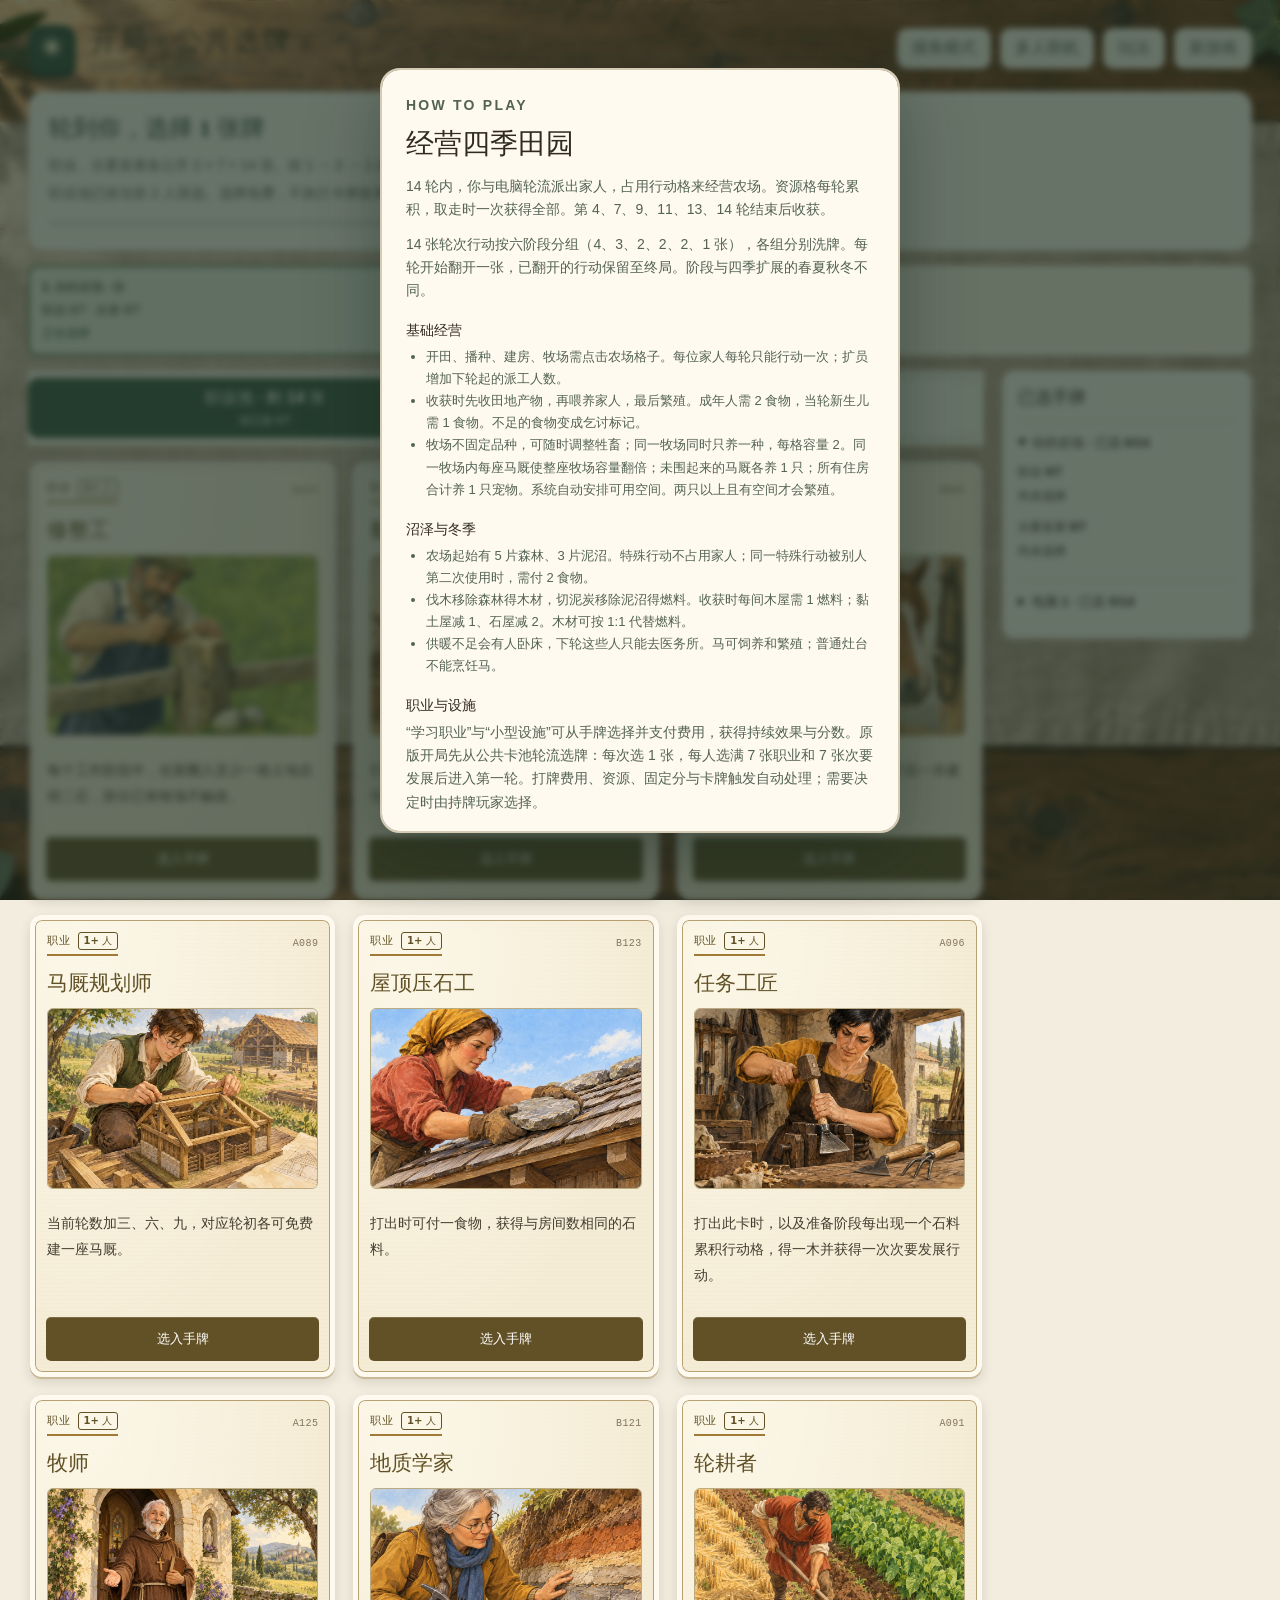
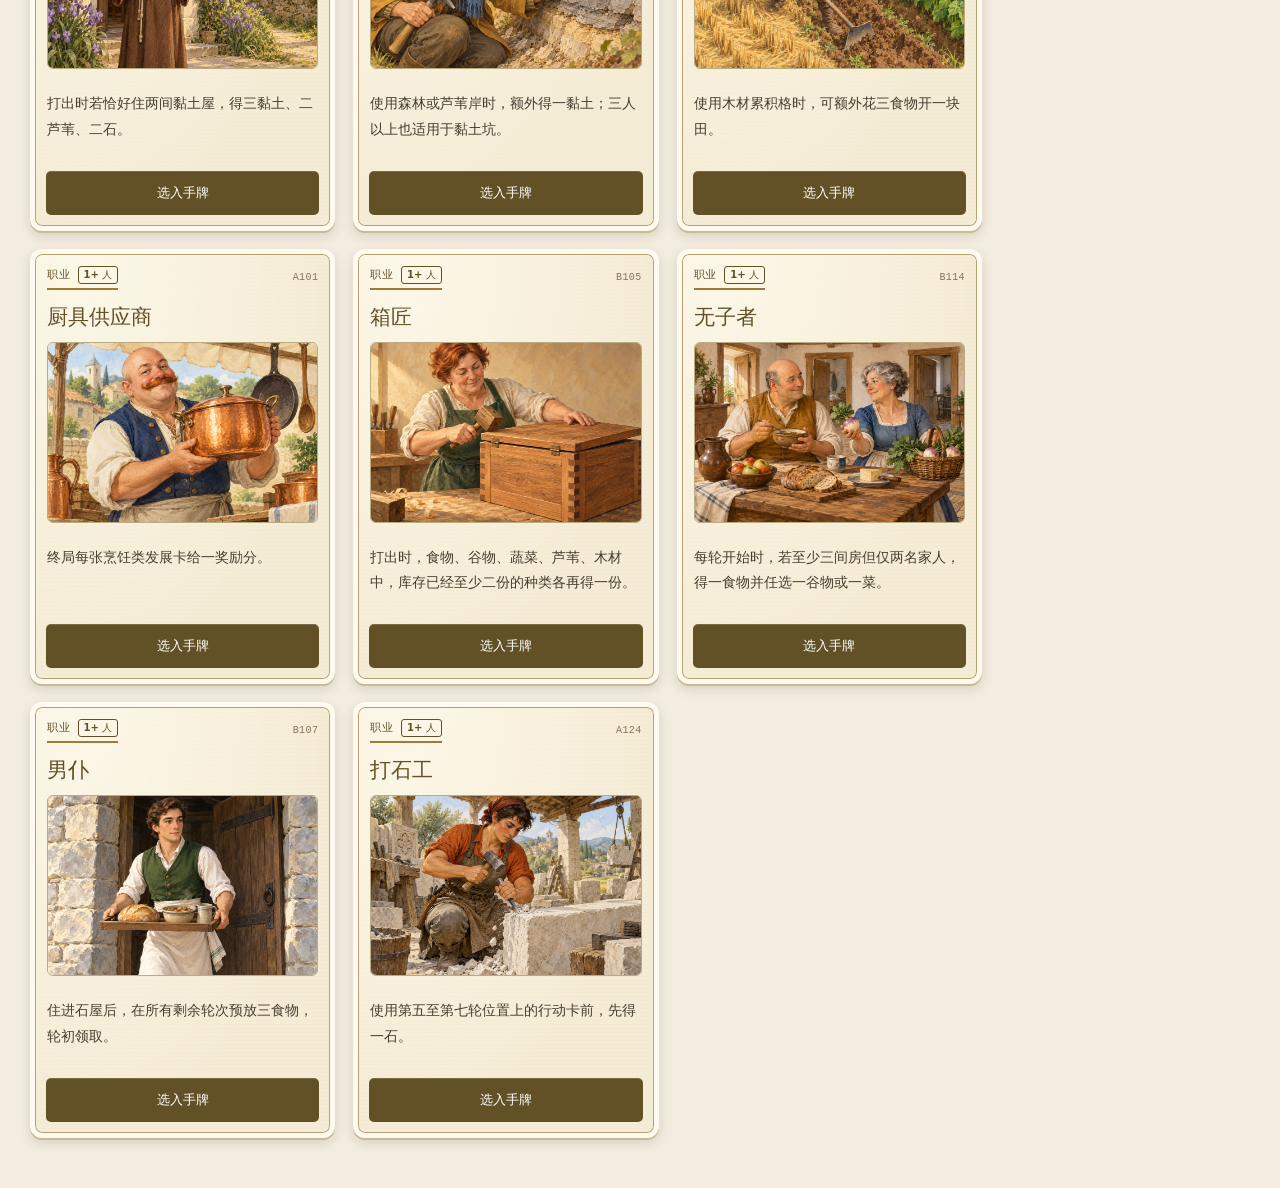
==== commit 2dbe7df6: "Hide unrevealed round actions and restore original improvement actions" ====
--- a/play.html
+++ b/play.html
@@ -608,6 +608,13 @@
   .construction-estate{flex-shrink:0}.construction-modal .estate-panel .farm-cell{aspect-ratio:1;min-height:0}
   .construction-buttons button{flex:1;min-width:100px}.construction-hint span{display:block;margin:3px 0 0}
 }
+
+/* Unrevealed round cards show only the public stage and round number. */
+.board-overview .action-card.round-card-back{opacity:1;background:repeating-linear-gradient(45deg,#495b43 0 7px,#4f6148 7px 14px);border:2px solid #b9ae7c;box-shadow:inset 0 0 0 3px #34472f,inset 0 0 0 4px #9b976a;color:#f1e3b6;align-items:center;justify-content:center;text-align:center;cursor:default}
+.board-overview .round-card-back .action-title{color:#f7e7b6;font-size:12px}
+.board-overview .round-card-back .action-detail{color:#c9c9a2;font-size:10px}
+.round-back-stage{font-size:10px;letter-spacing:.12em;color:#ddd3a4}.round-back-mark{font-size:23px;line-height:1.1;color:#c6b979;margin:3px 0}
+.round-stage-tag{font-size:9px;color:#7b7653;margin-bottom:4px;padding-right:26px}
 
 </style></head><body><div id="app"></div><script src="./vendor/peerjs.min.js"></script><script src="./vendor/mammoth.browser.min.js"></script><script>
 // Generated by scripts/import_catalog.py; edit data/original-cards.json.
@@ -1526,6 +1533,7 @@
       if(p.family>before.family){stats.newborn+=p.family-before.family;this.event('grow',seat,{count:p.family-before.family});}
       if(['sow','seasonSpring'].includes(a.id)&&option.crop){stats.placedGoods=true;this.event('sow',seat,{crop:option.crop,restricted:a.id!=='sow'});}
       this.event('action',seat,{action:a,pile,before,workerOrder:this.g.usedCount[seat],hasLargePile:context.hasLargePile,extra:context.extra});
+      if(a.id==='first'||a.id==='grow'&&p.family>before.family)this.ask(p,a.id==='first'?'村庄集会':'家庭扩员','minor');
       this.event('endAction',seat,{before,action:a});
       this.event('milestone',seat);
       if(context.finish!==false)this.add({type:'continue',kind:'advance',seat});
@@ -1778,9 +1786,18 @@
   X07: '持有者结算时每组房屋、田地、牧场各 1 格得 1 分。', X08: '持有者接下来 3 轮各多派工 1 次。', X09: '持有者每轮结束若林地无人占用，得 1 木材。', X10: '持有者下一次取得资源堆时翻倍，然后传给下家。', X11: '持有者建房或围牧场少付 1 木材。', X12: '得到 2 个毛绒访客；每次收获需各喂 1 食物，否则每个 −1 分。',
   X13: '事件：游戏结束恰好 42 分的玩家获胜。', X14: '事件：抽牌者立即无房扩员。', X15: '事件：此后每轮结束每位玩家付 1 食物；不足则下轮少派工 1 次。', X16: '事件：抽牌者决定下一轮先手。', X17: '事件：抽牌者获得 2 分；林地、临时劳作各放 1 枚糖果，未取回各扣 1 分。', X18: '事件：抽牌者付 5 种资源，获得 1 名家人。', X19: '事件：抽牌者各得 1 羊、猪、牛，本轮少派工 1 次。', X20: '事件：全体牧场容量翻倍，牲畜烹饪收益减半。', X21: '事件：全体木屋损坏 1 间；黏土屋升级石屋。', X22: '事件：抽牌者接下来的 3 轮少派工 1 次，随后一轮多派工 1 次。', X23: '事件：抽牌者两块空地被麦田怪圈占据。', X24: '抽牌者派出一名反抗者，游戏结束得 5 分，但以后少派工 1 次。'
 };
+const ORIGINAL_ROUND_STAGES = [
+  ['sheep','major','sow','pasture'], ['stone','renovate','grow'],
+  ['boar','veg'], ['cattle','stone2'], ['growNoRoom','plowSow'], ['renovateFence']
+];
 function originalRoundDeck() {
-  return [[ 'sheep','major','sow','pasture' ],['stone','renovate','grow'],['boar','veg'],['cattle','stone2'],['growNoRoom','plowSow'],['renovateFence']].flatMap(stage=>stage.map(id=>({id,sort:Math.random()})).sort((a,b)=>a.sort-b.sort).map(x=>x.id));
-}
+  return ORIGINAL_ROUND_STAGES.flatMap(stage=>{
+    const cards=stage.slice();
+    for(let i=cards.length-1;i>0;i--){const j=Math.floor(Math.random()*(i+1));[cards[i],cards[j]]=[cards[j],cards[i]];}
+    return cards;
+  });
+}
+function roundStage(round) { return [4,7,9,11,13,14].findIndex(end=>round<=end)+1; }
 function originalBoardActions(g, actions) {
   if(!g.settings.cards||!['A','B','AB'].includes(g.settings.cardDeck))return actions;
   const added=[
@@ -1792,9 +1809,12 @@
   ];
   if(!actions.some(a=>a.id==='travelers')&&g.players.length>=3)added.push({id:'travelers',name:'旅行艺人',icon:'🎭',detail:'每轮累积 1 食物',kind:'pile',key:'food',add:1,unlock:1});
   const deck=g.ruleRoundDeck||['sheep','major','sow','pasture','stone','renovate','grow','boar','veg','cattle','stone2','growNoRoom','plowSow','renovateFence'];
-  return actions.filter(a=>!['upgradeClay','upgradeStone'].includes(a.id)).concat(added).map(a=>{
+  return actions.filter(a=>!['hearth','minor','upgradeClay','upgradeStone'].includes(a.id)).concat(added).map(a=>{
     const slot=deck.indexOf(a.id)+1;
     if(['sow','room','pasture','major'].includes(a.id))a={...a,kind:'simple',ruleOp:a.id,detail:({sow:'播种多块田，并可烤面包',room:'扩建房间，并可建马厩',pasture:'选择相邻地块围建牧场',major:'建造主要或次要发展'})[a.id]};
+    if(a.id==='major')a={...a,name:'主要或次要发展'};
+    if(a.id==='first')a={...a,detail:'取得先手标记，可建造 1 张次要发展'};
+    if(a.id==='grow')a={...a,detail:'须有空房；扩员后可建造 1 张次要发展'};
     return {...a,unlock:slot||(['room','first'].includes(a.id)?1:a.unlock),roundSlot:slot||null};
   });
 }
@@ -2190,7 +2210,7 @@
     case 'grain': player.grain++; detail = '获得 1 谷种'; break;
     case 'veg': player.veg++; detail = '获得 1 菜种'; break;
     case 'day': player.food += 2 + Number(hasCard(player, 'gatherer')); if (seasonName() === '夏') player.grain++; detail = `获得 ${2 + Number(hasCard(player, 'gatherer'))} 食物${seasonName() === '夏' ? '、1 谷种' : ''}`; break;
-    case 'first': player.food++; game.nextStart = who; detail = '获得 1 食物，下轮先手'; break;
+    case 'first': if(!originalMode())player.food++; game.nextStart = who; detail = originalMode()?'取得先手标记，可建造次要发展':'获得 1 食物，下轮先手'; break;
     case 'hearth': player.clay -= 2; player.hearth = true; detail = '灶台完工'; break;
     case 'grow': player.family++; detail = `家庭增至 ${player.family} 人`; break;
     case 'plow': player.food -= winterFieldCost(); player.farm[option.cell] = { type: 'field', crop: null, qty: 0 }; if (hasCard(player, 'farmer')) player.grain++; detail = `开垦第 ${option.cell + 1} 格${winterFieldCost() ? '，花 1 食物' : ''}`; break;
@@ -2472,12 +2492,13 @@
 }
 function actionCard(action) {
   const locked = action.unlock > game.round;
+  if(locked&&action.roundSlot)return `<button class="action-card round-card-back" data-round-slot="${action.roundSlot}" disabled aria-label="第 ${action.roundSlot} 轮，阶段 ${roundStage(action.roundSlot)}，尚未翻开"><span class="round-back-stage">阶段 ${roundStage(action.roundSlot)}</span><span class="round-back-mark" aria-hidden="true">✳</span><span class="action-title">第 ${action.roundSlot} 轮</span><span class="action-detail">尚未翻开</span></button>`;
   const occupied = !originalCanOccupy(game.players[meIndex()],action);
   const inactive = room.active && (!room.started || room.paused || room.pending) || game.phase !== 'play' || !canControl() || !!ui.mode || !!ui.dialog;
   const disabled = locked || occupied || inactive || !canAct(game.players[meIndex()], action);
   const badge = locked ? `<span class="unlock-tag">第 ${action.unlock} 轮</span>` : action.kind === 'pile' ? `<span class="action-badge">${game.piles[action.id] || 0}</span>` : '';
   const usedText = occupied ? ` · ${game.occupied[action.id] === meIndex() ? '你' : game.players[game.occupied[action.id]].name}已用` : '';
-  return `<button class="action-card ${action.kind === 'pile' ? ANIMALS[action.key] ? 'animal-card' : 'resource-card' : ''} ${locked ? 'locked' : ''} ${occupied ? 'used' : ''}" data-action="${action.id}" ${disabled ? 'disabled' : ''} aria-label="${action.name}，${action.detail}${usedText}">${badge}<span class="action-icon">${action.icon}</span><span class="action-title">${action.name}</span><span class="action-detail">${action.detail}${usedText}</span>${occupied ? `<span class="worker-token ${game.occupied[action.id] === meIndex() ? 'human' : 'computer'}" aria-hidden="true"></span>` : ''}</button>`;
+  return `<button class="action-card ${action.kind === 'pile' ? ANIMALS[action.key] ? 'animal-card' : 'resource-card' : ''} ${locked ? 'locked' : ''} ${occupied ? 'used' : ''}" data-action="${action.id}" ${disabled ? 'disabled' : ''} aria-label="${action.name}，${action.detail}${usedText}">${action.roundSlot?`<span class="round-stage-tag">阶段 ${roundStage(action.roundSlot)} · 第 ${action.roundSlot} 轮</span>`:''}${badge}<span class="action-icon">${action.icon}</span><span class="action-title">${action.name}</span><span class="action-detail">${action.detail}${usedText}</span>${occupied ? `<span class="worker-token ${game.occupied[action.id] === meIndex() ? 'human' : 'computer'}" aria-hidden="true"></span>` : ''}</button>`;
 }
 function specialCard(special) {
   const used = game.specialUsed[special.id] || [];
@@ -2846,7 +2867,7 @@
   return `<div class="modal-backdrop"><div class="modal catalog-modal" role="dialog" aria-modal="true" aria-label="原版牌库"><p class="eyebrow">ORIGINAL CARDS · A / B</p><h2>原版牌库</h2><p>15 周年版 A/B：168 张职业 · 168 张次要发展。</p><div class="catalog-controls"><input data-catalog-query type="search" value="${escapeHTML(state.query)}" placeholder="搜索卡号、中文、英文或效果"><select data-catalog-kind><option value="all" ${state.kind === 'all' ? 'selected' : ''}>全部类别</option><option value="occupation" ${state.kind === 'occupation' ? 'selected' : ''}>职业</option><option value="minor" ${state.kind === 'minor' ? 'selected' : ''}>次要发展</option></select><select data-catalog-deck><option value="all" ${state.deck === 'all' ? 'selected' : ''}>A + B 牌组</option><option value="A" ${state.deck === 'A' ? 'selected' : ''}>A 牌组</option><option value="B" ${state.deck === 'B' ? 'selected' : ''}>B 牌组</option></select></div><div class="catalog-count">找到 ${filtered.length} 张 · 第 ${state.page + 1} / ${pages} 页</div><div class="catalog-grid">${items || '<p>没有符合条件的卡牌。</p>'}</div><div class="modal-actions catalog-pagination"><button class="ghost-btn" data-catalog-page="prev" ${state.page <= 0 ? 'disabled' : ''}>上一页</button><button class="ghost-btn" data-catalog-page="next" ${state.page >= pages - 1 ? 'disabled' : ''}>下一页</button><button class="primary-btn" data-close="catalog">关闭</button></div></div></div>`;
 }
 function rulesDialog() {
-  return `<div class="modal-backdrop"><div class="modal" role="dialog" aria-modal="true" aria-label="玩法说明"><p class="eyebrow">HOW TO PLAY</p><h2>经营四季田园</h2><p>14 轮内，你与${room.active ? '其他玩家' : '电脑'}轮流派出家人，占用行动格来经营农场。资源格每轮累积，取走时一次获得全部。第 4、7、9、11、13、14 轮结束后收获。</p><h3>基础经营</h3><ul><li>开田、播种、建房、牧场需点击农场格子。每位家人每轮只能行动一次；扩员增加下轮起的派工人数。</li><li>${originalMode()?'收获时先收田地产物，再喂养家人，最后繁殖。成年人需 2 食物，当轮新生儿需 1 食物。':'收获时先收田地产物，再喂养家人，最后繁殖。成年人需 2 食物，当轮新生儿需 1 食物。'}不足的食物变成乞讨标记。</li><li>牧场不固定品种，可随时调整牲畜；同一牧场同时只养一种，每格容量 2。同一牧场内每座马厩使整座牧场容量翻倍；未围起来的马厩各养 1 只；所有住房合计养 1 只宠物。系统自动安排可用空间。两只以上且有空间才会繁殖。</li></ul>${game.settings.moor ? `<h3>沼泽与冬季</h3><ul><li>农场起始有 5 片森林、3 片泥沼。特殊行动不占用家人；同一特殊行动被别人第二次使用时，需付 2 食物。</li><li>伐木移除森林得木材，切泥炭移除泥沼得燃料。收获时每间木屋需 1 燃料；黏土屋减 1、石屋减 2。木材可按 1:1 代替燃料。</li><li>供暖不足会有人卧床，下轮这些人只能去医务所。马可饲养和繁殖；普通灶台不能烹饪马。</li></ul>` : ''}${game.settings.cards ? `<h3>职业与设施</h3><p>“学习职业”与“小型设施”可从手牌选择并支付费用，获得持续效果与分数。${originalMode() ? '原版开局先从公共卡池轮流选牌：每次选 1 张，每人选满 7 张职业和 7 张次要发展后进入第一轮。打牌费用、资源、固定分与卡牌触发自动处理；需要决定时由持牌玩家选择。' : '当前精简牌组的效果自动生效。'}</p>` : ''}${game.settings.seasons ? `<h3>四季流转</h3><p>春、夏、秋、冬每轮轮换。每季有一个独立行动格，并在补充资源、派工或收获时改变规则。当前季节与效果显示在行动区顶部。</p>` : ''}${game.settings.aliens ? `<h3>外星人扩展</h3><p>第 5 轮起，使用采石场会翻开 1 张外星卡。行动卡增加公共行动；商人、神器、事件和职业按卡牌说明生效。此版按简化规则系统改编，所有效果可在外星卡区查看。</p>` : ''}<div class="modal-actions"><button class="primary-btn" data-close="rules">开始经营</button></div></div></div>`;
+  return `<div class="modal-backdrop"><div class="modal" role="dialog" aria-modal="true" aria-label="玩法说明"><p class="eyebrow">HOW TO PLAY</p><h2>经营四季田园</h2><p>14 轮内，你与${room.active ? '其他玩家' : '电脑'}轮流派出家人，占用行动格来经营农场。资源格每轮累积，取走时一次获得全部。第 4、7、9、11、13、14 轮结束后收获。</p>${originalMode()?'<p>14 张轮次行动按六阶段分组（4、3、2、2、2、1 张），各组分别洗牌。每轮开始翻开一张，已翻开的行动保留至终局。阶段与四季扩展的春夏秋冬不同。</p>':''}<h3>基础经营</h3><ul><li>开田、播种、建房、牧场需点击农场格子。每位家人每轮只能行动一次；扩员增加下轮起的派工人数。</li><li>${originalMode()?'收获时先收田地产物，再喂养家人，最后繁殖。成年人需 2 食物，当轮新生儿需 1 食物。':'收获时先收田地产物，再喂养家人，最后繁殖。成年人需 2 食物，当轮新生儿需 1 食物。'}不足的食物变成乞讨标记。</li><li>牧场不固定品种，可随时调整牲畜；同一牧场同时只养一种，每格容量 2。同一牧场内每座马厩使整座牧场容量翻倍；未围起来的马厩各养 1 只；所有住房合计养 1 只宠物。系统自动安排可用空间。两只以上且有空间才会繁殖。</li></ul>${game.settings.moor ? `<h3>沼泽与冬季</h3><ul><li>农场起始有 5 片森林、3 片泥沼。特殊行动不占用家人；同一特殊行动被别人第二次使用时，需付 2 食物。</li><li>伐木移除森林得木材，切泥炭移除泥沼得燃料。收获时每间木屋需 1 燃料；黏土屋减 1、石屋减 2。木材可按 1:1 代替燃料。</li><li>供暖不足会有人卧床，下轮这些人只能去医务所。马可饲养和繁殖；普通灶台不能烹饪马。</li></ul>` : ''}${game.settings.cards ? `<h3>职业与设施</h3><p>“学习职业”与“小型设施”可从手牌选择并支付费用，获得持续效果与分数。${originalMode() ? '原版开局先从公共卡池轮流选牌：每次选 1 张，每人选满 7 张职业和 7 张次要发展后进入第一轮。打牌费用、资源、固定分与卡牌触发自动处理；需要决定时由持牌玩家选择。' : '当前精简牌组的效果自动生效。'}</p>` : ''}${game.settings.seasons ? `<h3>四季流转</h3><p>春、夏、秋、冬每轮轮换。每季有一个独立行动格，并在补充资源、派工或收获时改变规则。当前季节与效果显示在行动区顶部。</p>` : ''}${game.settings.aliens ? `<h3>外星人扩展</h3><p>第 5 轮起，使用采石场会翻开 1 张外星卡。行动卡增加公共行动；商人、神器、事件和职业按卡牌说明生效。此版按简化规则系统改编，所有效果可在外星卡区查看。</p>` : ''}<div class="modal-actions"><button class="primary-btn" data-close="rules">开始经营</button></div></div></div>`;
 }
 function choiceOptions(p, id) {
   let options = [], title = '选择';
@@ -2909,10 +2930,10 @@
   const track = Array.from({ length: 14 }, (_, i) => `<i class="${i + 1 < game.round ? 'past' : i + 1 === game.round ? 'now' : ''}" title="第 ${i + 1} 轮"></i>`).join('');
   const resources = game.settings.moor ? RESOURCES : RESOURCES.slice(0, 10);
   const actions = availableActions();
-  const isExpansion = a => EXTRA_ACTIONS.some(x=>x.id===a.id)||a.rulePublic||a.owner!==undefined;
+  const isExpansion = a => !a.roundSlot&&(EXTRA_ACTIONS.some(x=>x.id===a.id&&(!originalMode()||a.id!=='lessons'))||a.rulePublic||a.owner!==undefined);
   const coreActions = actions.filter(a=>!isExpansion(a)&&!ALIEN_ACTIONS.some(x=>x.id===a.id)&&!SEASON_ACTIONS.some(x=>x.id===a.id));
-  const basicActions = coreActions.filter(a=>a.unlock<=1);
-  const roundActions = coreActions.filter(a=>a.unlock>1).sort((a,b)=>a.unlock-b.unlock);
+  const basicActions = coreActions.filter(a=>originalMode()?!a.roundSlot:a.unlock<=1);
+  const roundActions = coreActions.filter(a=>originalMode()?!!a.roundSlot:a.unlock>1).sort((a,b)=>a.unlock-b.unlock);
   const expansionActions = actions.filter(isExpansion);
   const alienActions = actions.filter(a=>ALIEN_ACTIONS.some(x=>x.id===a.id));
   const seasonAction = game.settings.seasons ? SEASON_ACTIONS[(game.round - 1) % 4] : null;
@@ -2925,7 +2946,7 @@
   if(!categories.includes(ui.actionCategory))ui.actionCategory='basic';
   const labels={basic:'基础',round:'轮次',expansion:'扩展',special:'沼泽',season:'四季',alien:'外星'};
   const actionNav=`<nav class="action-nav" aria-label="行动分类">${categories.map(k=>`<button data-jump="${k}">${labels[k]}</button>`).join('')}</nav>`;
-  const actionsPanel = `<section class="panel actions-panel"><div class="panel-head"><div><p class="eyebrow">THE ACTION BOARD</p><h2>公共行动版图</h2></div><span class="head-note">${actions.filter(a=>a.unlock<=game.round).length} 项已开放 · 棋子标记占用</span></div>${actionNav}<div class="action-boards"><div class="action-board core-board">${section('basic','基础行动','每个家人占用一个行动格',basicActions.map(actionCard).join(''))}</div>${roundActions.length?`<div class="action-board round-board">${section('round','轮次行动','按轮次逐步开放',roundActions.map(actionCard).join(''))}</div>`:''}${expansionSection?`<div class="action-board extension-board">${expansionSection}</div>`:''}</div>${specialSection||seasonSection||alienSection?`<div class="auxiliary-boards">${specialSection}${seasonSection}${alienSection}</div>`:''}</section>`;
+  const actionsPanel = `<section class="panel actions-panel"><div class="panel-head"><div><p class="eyebrow">THE ACTION BOARD</p><h2>公共行动版图</h2></div><span class="head-note">${actions.filter(a=>a.unlock<=game.round).length} 项已开放 · 棋子标记占用</span></div>${actionNav}<div class="action-boards"><div class="action-board core-board">${section('basic','基础行动','每个家人占用一个行动格',basicActions.map(actionCard).join(''))}</div>${roundActions.length?`<div class="action-board round-board">${section('round','轮次行动',originalMode()?'六阶段 · 每轮开始翻一张':'按轮次逐步开放',roundActions.map(actionCard).join(''))}</div>`:''}${expansionSection?`<div class="action-board extension-board">${expansionSection}</div>`:''}</div>${specialSection||seasonSection||alienSection?`<div class="auxiliary-boards">${specialSection}${seasonSection}${alienSection}</div>`:''}</section>`;
   const pickingCell = !!ui.mode && !ui.mode.choice;
   if (ui.mobileTab === 'cards' && !game.settings.cards && !game.settings.aliens) ui.mobileTab = 'actions';
   const mobileTab = pickingCell ? 'farm' : ui.mobileTab;
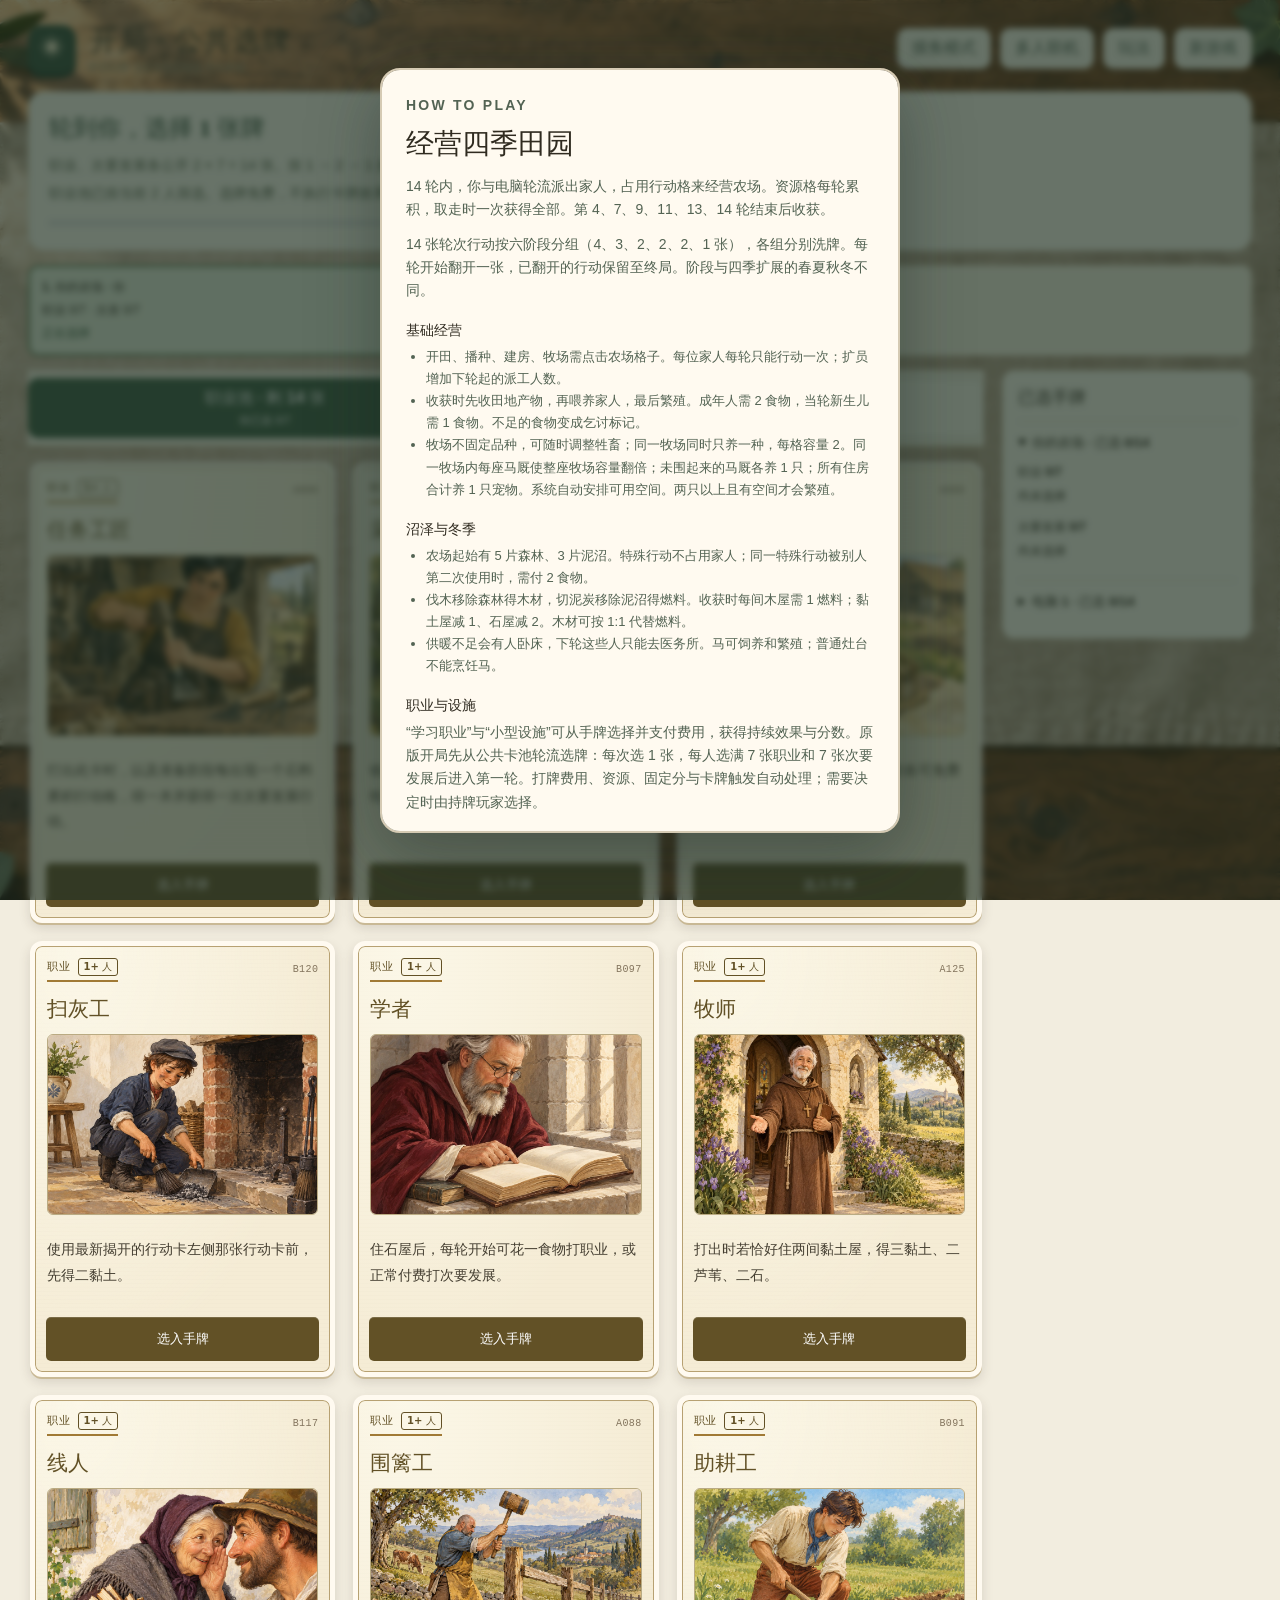
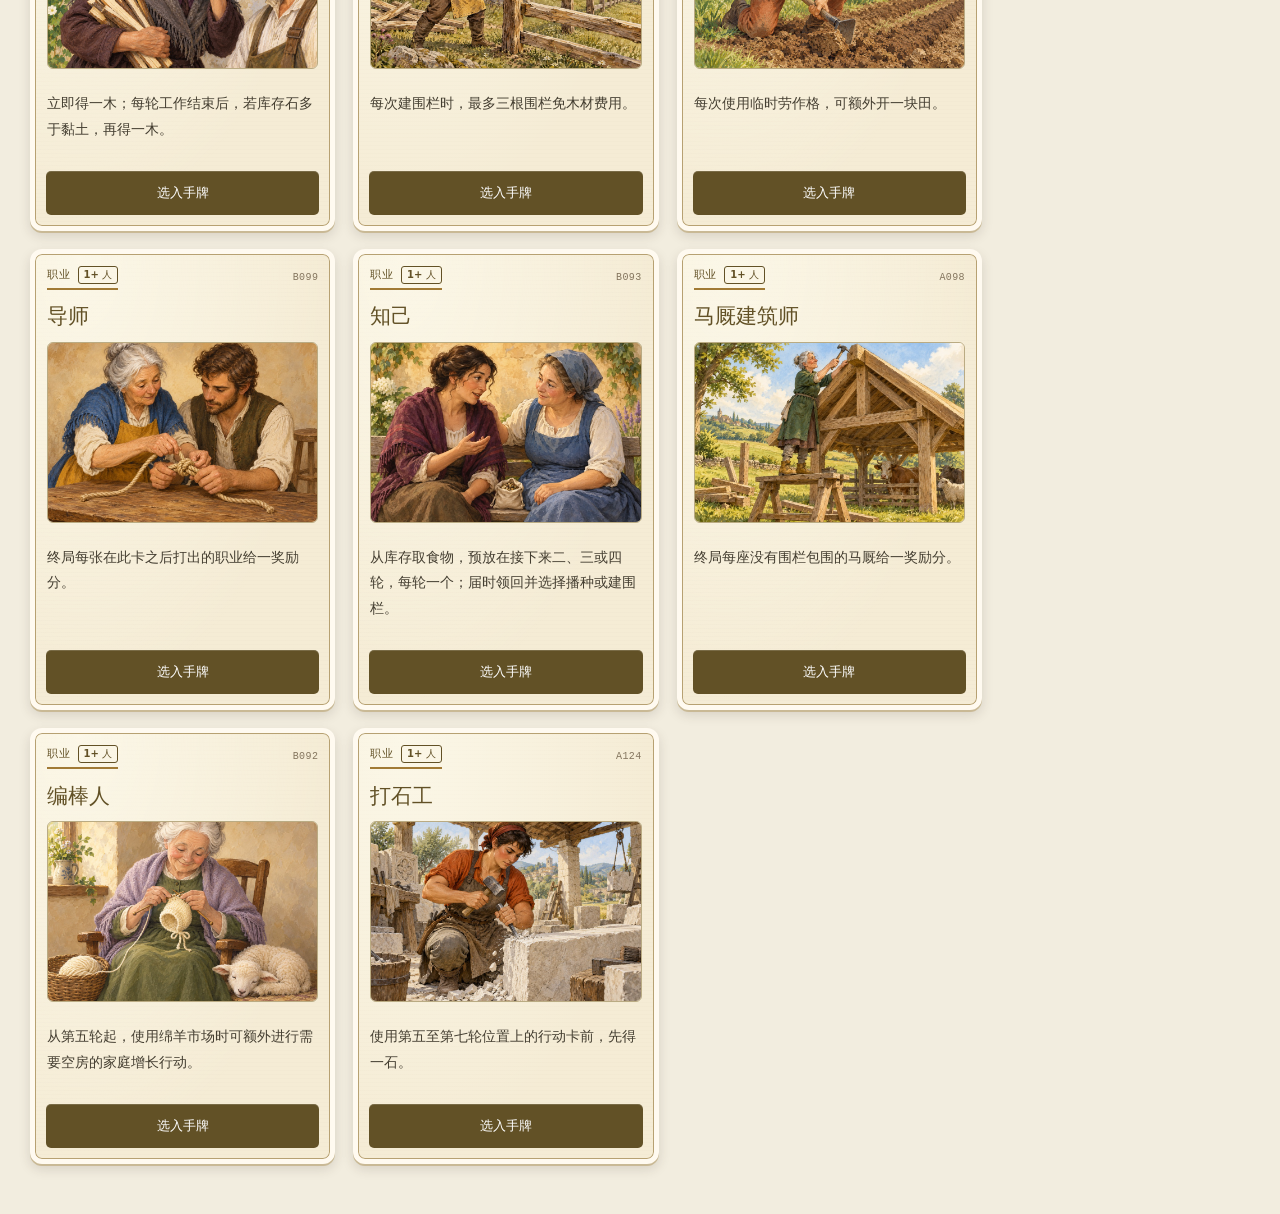
==== commit 1a55f222: "Simplify action layout into stage rows and quiet responsive groups" ====
--- a/play.html
+++ b/play.html
@@ -609,12 +609,99 @@
   .construction-buttons button{flex:1;min-width:100px}.construction-hint span{display:block;margin:3px 0 0}
 }
 
-/* Unrevealed round cards show only the public stage and round number. */
-.board-overview .action-card.round-card-back{opacity:1;background:repeating-linear-gradient(45deg,#495b43 0 7px,#4f6148 7px 14px);border:2px solid #b9ae7c;box-shadow:inset 0 0 0 3px #34472f,inset 0 0 0 4px #9b976a;color:#f1e3b6;align-items:center;justify-content:center;text-align:center;cursor:default}
-.board-overview .round-card-back .action-title{color:#f7e7b6;font-size:12px}
-.board-overview .round-card-back .action-detail{color:#c9c9a2;font-size:10px}
-.round-back-stage{font-size:10px;letter-spacing:.12em;color:#ddd3a4}.round-back-mark{font-size:23px;line-height:1.1;color:#c6b979;margin:3px 0}
-.round-stage-tag{font-size:9px;color:#7b7653;margin-bottom:4px;padding-right:26px}
+
+/* Public actions are a working board: quiet groups, readable rows, small future slots. */
+.board-overview .table-actions .action-workspace{background:#f5f2e7;border:1px solid #c9c9b8;border-radius:8px;box-shadow:none}
+.board-overview .action-workspace>.panel-head{background:transparent;border:0;border-bottom:1px solid #d9dacb;border-radius:0;margin:0;padding:15px 18px}
+.board-overview .action-workspace>.panel-head h2{font:600 20px/1.3 'PingFang SC',sans-serif;color:#344c3c}
+.board-overview .action-workspace>.panel-head .head-note{font-size:11px;color:#7b806e}
+.board-overview .action-workspace .action-boards{display:grid;grid-template-columns:minmax(240px,.8fr) minmax(0,1.6fr);grid-template-areas:'core round';gap:16px;padding:16px;align-items:start}
+.board-overview .action-workspace .action-boards.has-expansion{grid-template-areas:'core round' 'extension round'}
+.board-overview .action-workspace .core-board{grid-area:core}.board-overview .action-workspace .round-board{grid-area:round}.board-overview .action-workspace .extension-board{grid-area:extension}
+.board-overview .action-workspace .action-board{display:block;background:none;border:0;border-radius:0;box-shadow:none;overflow:visible}
+.board-overview .action-workspace .action-section{border:0;background:none;margin:0;padding:0;box-shadow:none}
+.board-overview .action-workspace .section-title{display:flex;align-items:baseline;gap:8px;flex-wrap:wrap;padding:0 0 10px}
+.board-overview .action-workspace .section-title h3{font:600 14px/1.4 'PingFang SC',sans-serif;color:#4b5d48;text-shadow:none;margin:0}
+.board-overview .action-workspace .section-title span{font-size:10px;line-height:1.5;color:#8a8c77}
+.board-overview .action-workspace .action-list{display:grid;grid-template-columns:repeat(2,minmax(0,1fr));gap:1px;padding:0;background:#dce0d1;border:1px solid #dce0d1;border-radius:5px;overflow:hidden}
+.board-overview .action-workspace .action-card{position:relative;display:grid;grid-template-columns:20px minmax(0,1fr);grid-template-rows:auto auto;align-content:center;align-items:start;gap:4px 6px;min-height:68px;padding:10px 9px;background:#fdfcf6;border:0;border-radius:0;box-shadow:none;color:#344b3a;text-align:left;transition:background .15s;opacity:1;filter:none}
+.board-overview .action-workspace .action-card .action-icon{font-size:17px;line-height:20px;margin:0;grid-column:1;grid-row:1}
+.board-overview .action-workspace .action-title{font-size:12px;line-height:20px;font-weight:600;grid-column:2;grid-row:1;white-space:normal;padding-right:0}
+.board-overview .action-workspace .action-detail{grid-column:1/-1;grid-row:2;font-size:11px;line-height:1.5;color:#7a806c;text-shadow:none}
+.board-overview .action-workspace .action-card:has(.action-badge) .action-title{padding-right:22px}
+.board-overview .action-workspace .action-badge{right:7px;top:8px;min-width:22px;height:22px;padding:2px 4px;background:#e7ecdf;color:#40593e;border:0;border-radius:4px;box-shadow:none;font:700 13px/18px ui-monospace,monospace}
+.board-overview .action-workspace .action-card:hover:not(:disabled){background:#e9efdf;transform:none;box-shadow:none;border:0}
+.board-overview .action-workspace .action-card:focus-visible{outline:2px solid #53734c;outline-offset:-3px;z-index:1}
+.board-overview .action-workspace .action-card:active:not(:disabled){background:#dde7cf}
+.board-overview .action-workspace .action-card.used{background:#e9e9df;padding-bottom:10px}
+.board-overview .action-workspace .action-card.used .action-title{color:#8c8e7f}.board-overview .action-workspace .action-card.used .action-detail{color:#8c8e7f;padding-right:18px}
+.board-overview .action-workspace .worker-token{width:12px;height:16px;right:7px;bottom:8px;box-shadow:none}
+.board-overview .action-workspace .action-card.locked{background:#efeee5;border:0;opacity:.6}
+.board-overview .action-workspace .unlock-tag{position:static;grid-column:1/-1;grid-row:3;background:none;color:#8a8d7d;font-size:10px;border:0;padding:0}
+.round-stages{display:flex;flex-direction:column;gap:0;border-top:1px solid #d9dccd}
+.round-stage{display:grid;grid-template-columns:63px minmax(0,1fr);gap:10px;padding:10px 0;border-bottom:1px solid #d9dccd;align-items:center}
+.round-stage-label{display:flex;flex-direction:column;gap:5px}.round-stage-label b{font-size:12px;font-weight:600;color:#607055}.round-stage-label span{font-size:10px;color:#929783}
+.round-stage.is-current .round-stage-label b,.round-stage.is-current .round-stage-label span{color:#3e6639}
+.round-stage.is-current .round-stage-label{border-left:3px solid #6f8954;padding-left:7px}
+.round-stage-actions{display:flex;flex-wrap:wrap;gap:6px;min-width:0}
+.board-overview .action-workspace .round-stage-actions .action-card{flex:1 1 130px;min-width:0;min-height:66px;border-left:2px solid #a3b28a;border-radius:0 4px 4px 0;padding:8px 8px 8px 10px}
+.board-overview .action-workspace .round-stage-actions .action-card:has(.round-stage-tag){padding-top:24px}
+.round-stage-tag{position:absolute;left:10px;top:6px;color:#92967e;font:10px/1.2 ui-monospace,sans-serif}
+.round-placeholder{display:flex;flex:0 0 46px;min-height:45px;flex-direction:column;align-items:center;justify-content:center;gap:4px;border:1px dashed #d0d5c2;border-radius:4px;color:#a0a58e;background:transparent}
+.round-placeholder b{font:500 15px/1 ui-monospace,monospace}.round-placeholder span{font-size:9px}
+.board-overview .action-workspace .auxiliary-boards{display:flex;gap:18px;padding:0 16px 16px;margin:0;align-items:start}
+.board-overview .action-workspace .auxiliary-boards>.action-section{flex:1;min-width:0;background:none;border:0;border-radius:0;box-shadow:none}
+.board-overview .action-workspace .auxiliary-boards>.special-section{flex:3}
+.board-overview .action-workspace .auxiliary-boards .action-list{grid-template-columns:repeat(auto-fit,minmax(110px,1fr))}
+.board-overview .action-workspace .auxiliary-boards .section-title{padding-top:0}
+.board-overview .action-workspace .auxiliary-boards .action-card{min-height:66px}
+@media(max-width:1050px) and (min-width:701px){
+  .board-overview .action-workspace .action-boards{grid-template-columns:minmax(240px,.9fr) minmax(0,1.1fr)}
+  .board-overview .action-workspace .round-stage-actions .action-card{flex-basis:140px}
+}
+@media(max-width:700px){
+  .board-overview .action-workspace>.panel-head{padding:12px}.board-overview .action-workspace>.panel-head h2{font-size:17px}.board-overview .action-workspace>.panel-head .head-note{font-size:10px}
+  .board-overview .action-workspace .action-boards,.board-overview .action-workspace .action-board,.board-overview .action-workspace .auxiliary-boards{display:contents}
+  .board-overview .action-workspace .action-section{display:none;margin:0;padding:12px;border:0}
+  .board-overview .action-workspace .auxiliary-boards>.action-section{display:none;padding:12px}
+  .board-overview[data-mobile-category="basic"] .action-workspace .basic-section,
+  .board-overview[data-mobile-category="round"] .action-workspace .round-section,
+  .board-overview[data-mobile-category="expansion"] .action-workspace .expansion-section,
+  .board-overview[data-mobile-category="special"] .action-workspace .special-section,
+  .board-overview[data-mobile-category="season"] .action-workspace .season-section,
+  .board-overview[data-mobile-category="alien"] .action-workspace .alien-section{display:block}
+  .board-overview .action-workspace .action-nav{display:flex;gap:4px;padding:8px 10px;margin:0;border:0;background:#efefe4;overflow-x:auto;flex-wrap:nowrap}
+  .board-overview .action-workspace .action-nav button{flex:0 0 auto;min-height:40px;padding:8px 14px;border:0;border-radius:4px;font-size:12px;box-shadow:none}
+  .board-overview .action-workspace .action-card{min-height:78px;padding:11px 9px}
+  .board-overview .action-workspace .action-title{font-size:13px}.board-overview .action-workspace .action-detail{font-size:12px}
+  .round-stage{grid-template-columns:50px minmax(0,1fr);gap:7px;padding:10px 0}
+  .round-stage-label b{font-size:11px}.round-stage-label span{font-size:9px}
+  .round-placeholder{flex-basis:42px;min-height:42px}
+  .board-overview .action-workspace .round-stage-actions .action-card{flex-basis:180px;min-height:72px}
+  .board-overview .action-workspace .auxiliary-boards .action-list{grid-template-columns:repeat(2,minmax(0,1fr))}
+}
+@media(min-width:1151px){
+  .board-overview .action-workspace .action-boards.has-expansion{grid-template-columns:minmax(190px,.85fr) minmax(0,1.7fr) minmax(220px,1fr);grid-template-areas:'core round extension';gap:14px}
+  .board-overview .table-actions .action-workspace .extension-board .action-list{grid-template-columns:repeat(3,minmax(0,1fr))}
+  .board-overview .table-actions .action-workspace .extension-board .action-card{padding:8px 6px;gap:3px;min-height:68px}
+  .board-overview .table-actions .action-workspace .extension-board .action-title{grid-column:1/-1;padding-left:22px;font-size:11px}
+  .board-overview .table-actions .action-workspace .extension-board .action-detail{font-size:10px}
+}
+.board-overview .table-actions .action-workspace .action-card{font-family:'PingFang SC','Microsoft YaHei',sans-serif}
+.board-overview .table-actions .action-workspace .action-icon{position:static}
+/* Let the illustrated farm and hand cards carry the theme, with a quiet outer UI. */
+body:has(.board-overview){background:#e9eade;background-image:none}
+.board-overview .masthead,.board-overview .topline{background:#f5f3e8;border:1px solid #c9cdbd;border-radius:8px;box-shadow:none}
+.board-overview .masthead .ghost-btn{background:transparent;border:1px solid #d0d1c0;box-shadow:none;color:#526044;border-radius:5px}
+.board-overview .topline .season-track i{box-shadow:none}
+.board-overview .table-side .resource-tray{background:#e0e5d3;border:1px solid #bec8ae;border-radius:6px;box-shadow:none;padding:10px}
+.board-overview .table-side .tray-heading{color:#4d6143;text-shadow:none}
+.board-overview .table-side .tray-heading small{color:#77816a}
+.board-overview .table-side .resource{background:#f2f4e9;border:0;border-radius:3px;box-shadow:none}
+.board-overview .table-side .info-box{background:#f5f3e8;border:1px solid #c9cdbd;border-radius:6px;box-shadow:none}
+.board-overview .table-side .info-box h3{color:#526044}
+.board-overview .footer{color:#909681;text-shadow:none}
+.board-overview .action-workspace .action-nav button[aria-pressed="true"]{background:#526c45;color:#fff9e7;border-color:transparent}
 
 </style></head><body><div id="app"></div><script src="./vendor/peerjs.min.js"></script><script src="./vendor/mammoth.browser.min.js"></script><script>
 // Generated by scripts/import_catalog.py; edit data/original-cards.json.
@@ -2492,13 +2579,20 @@
 }
 function actionCard(action) {
   const locked = action.unlock > game.round;
-  if(locked&&action.roundSlot)return `<button class="action-card round-card-back" data-round-slot="${action.roundSlot}" disabled aria-label="第 ${action.roundSlot} 轮，阶段 ${roundStage(action.roundSlot)}，尚未翻开"><span class="round-back-stage">阶段 ${roundStage(action.roundSlot)}</span><span class="round-back-mark" aria-hidden="true">✳</span><span class="action-title">第 ${action.roundSlot} 轮</span><span class="action-detail">尚未翻开</span></button>`;
+  if(locked&&action.roundSlot)return `<div class="round-placeholder" data-round-slot="${action.roundSlot}" aria-label="第 ${action.roundSlot} 轮，阶段 ${roundStage(action.roundSlot)}，尚未翻开"><b>${String(action.roundSlot).padStart(2,'0')}</b><span>未开放</span></div>`;
   const occupied = !originalCanOccupy(game.players[meIndex()],action);
   const inactive = room.active && (!room.started || room.paused || room.pending) || game.phase !== 'play' || !canControl() || !!ui.mode || !!ui.dialog;
   const disabled = locked || occupied || inactive || !canAct(game.players[meIndex()], action);
   const badge = locked ? `<span class="unlock-tag">第 ${action.unlock} 轮</span>` : action.kind === 'pile' ? `<span class="action-badge">${game.piles[action.id] || 0}</span>` : '';
   const usedText = occupied ? ` · ${game.occupied[action.id] === meIndex() ? '你' : game.players[game.occupied[action.id]].name}已用` : '';
-  return `<button class="action-card ${action.kind === 'pile' ? ANIMALS[action.key] ? 'animal-card' : 'resource-card' : ''} ${locked ? 'locked' : ''} ${occupied ? 'used' : ''}" data-action="${action.id}" ${disabled ? 'disabled' : ''} aria-label="${action.name}，${action.detail}${usedText}">${action.roundSlot?`<span class="round-stage-tag">阶段 ${roundStage(action.roundSlot)} · 第 ${action.roundSlot} 轮</span>`:''}${badge}<span class="action-icon">${action.icon}</span><span class="action-title">${action.name}</span><span class="action-detail">${action.detail}${usedText}</span>${occupied ? `<span class="worker-token ${game.occupied[action.id] === meIndex() ? 'human' : 'computer'}" aria-hidden="true"></span>` : ''}</button>`;
+  return `<button class="action-card ${action.kind === 'pile' ? ANIMALS[action.key] ? 'animal-card' : 'resource-card' : ''} ${locked ? 'locked' : ''} ${occupied ? 'used' : ''}" data-action="${action.id}" ${disabled ? 'disabled' : ''} aria-label="${action.name}，${action.detail}${usedText}">${action.roundSlot?`<span class="round-stage-tag">第 ${action.roundSlot} 轮</span>`:''}${badge}<span class="action-icon">${action.icon}</span><span class="action-title">${action.name}</span><span class="action-detail">${action.detail}${usedText}</span>${occupied ? `<span class="worker-token ${game.occupied[action.id] === meIndex() ? 'human' : 'computer'}" aria-hidden="true"></span>` : ''}</button>`;
+}
+function roundActionsLayout(actions) {
+  if(!originalMode())return `<div class="action-list">${actions.map(actionCard).join('')}</div>`;
+  return `<div class="round-stages">${ORIGINAL_ROUND_STAGES.map((_,i)=>{
+    const stage=i+1,slots=actions.filter(a=>roundStage(a.roundSlot)===stage),current=roundStage(game.round)===stage;
+    return `<section class="round-stage ${current?'is-current':''} ${stage>roundStage(game.round)?'is-future':''}" aria-label="阶段 ${stage}"><div class="round-stage-label"><b>阶段 ${stage}</b><span>${current?'进行中':stage<roundStage(game.round)?'已开放':`第 ${slots[0]?.roundSlot} 轮起`}</span></div><div class="round-stage-actions">${slots.map(actionCard).join('')}</div></section>`;
+  }).join('')}</div>`;
 }
 function specialCard(special) {
   const used = game.specialUsed[special.id] || [];
@@ -2945,8 +3039,8 @@
   const categories = ['basic',...(roundActions.length?['round']:[]),...(expansionActions.length?['expansion']:[]),...(game.settings.moor?['special']:[]),...(seasonAction?['season']:[]),...(alienActions.length?['alien']:[])];
   if(!categories.includes(ui.actionCategory))ui.actionCategory='basic';
   const labels={basic:'基础',round:'轮次',expansion:'扩展',special:'沼泽',season:'四季',alien:'外星'};
-  const actionNav=`<nav class="action-nav" aria-label="行动分类">${categories.map(k=>`<button data-jump="${k}">${labels[k]}</button>`).join('')}</nav>`;
-  const actionsPanel = `<section class="panel actions-panel"><div class="panel-head"><div><p class="eyebrow">THE ACTION BOARD</p><h2>公共行动版图</h2></div><span class="head-note">${actions.filter(a=>a.unlock<=game.round).length} 项已开放 · 棋子标记占用</span></div>${actionNav}<div class="action-boards"><div class="action-board core-board">${section('basic','基础行动','每个家人占用一个行动格',basicActions.map(actionCard).join(''))}</div>${roundActions.length?`<div class="action-board round-board">${section('round','轮次行动',originalMode()?'六阶段 · 每轮开始翻一张':'按轮次逐步开放',roundActions.map(actionCard).join(''))}</div>`:''}${expansionSection?`<div class="action-board extension-board">${expansionSection}</div>`:''}</div>${specialSection||seasonSection||alienSection?`<div class="auxiliary-boards">${specialSection}${seasonSection}${alienSection}</div>`:''}</section>`;
+  const actionNav=`<nav class="action-nav" aria-label="行动分类">${categories.map(k=>`<button data-jump="${k}" aria-pressed="${ui.actionCategory===k}">${labels[k]}</button>`).join('')}</nav>`;
+  const actionsPanel = `<section class="panel actions-panel action-workspace"><div class="panel-head"><div><h2>行动区</h2></div><span class="head-note">${actions.filter(a=>a.unlock<=game.round).length} 项已开放 · 选择一项派工</span></div>${actionNav}<div class="action-boards ${expansionSection?'has-expansion':''}"><div class="action-board core-board">${section('basic','基础行动','每个家人占用一个行动格',basicActions.map(actionCard).join(''))}</div>${roundActions.length?`<div class="action-board round-board"><section class="action-section round-section"><div class="section-title"><h3>轮次行动</h3><span>每轮开放一项，已开放的持续可用</span></div>${roundActionsLayout(roundActions)}</section></div>`:''}${expansionSection?`<div class="action-board extension-board">${expansionSection}</div>`:''}</div>${specialSection||seasonSection||alienSection?`<div class="auxiliary-boards">${specialSection}${seasonSection}${alienSection}</div>`:''}</section>`;
   const pickingCell = !!ui.mode && !ui.mode.choice;
   if (ui.mobileTab === 'cards' && !game.settings.cards && !game.settings.aliens) ui.mobileTab = 'actions';
   const mobileTab = pickingCell ? 'farm' : ui.mobileTab;
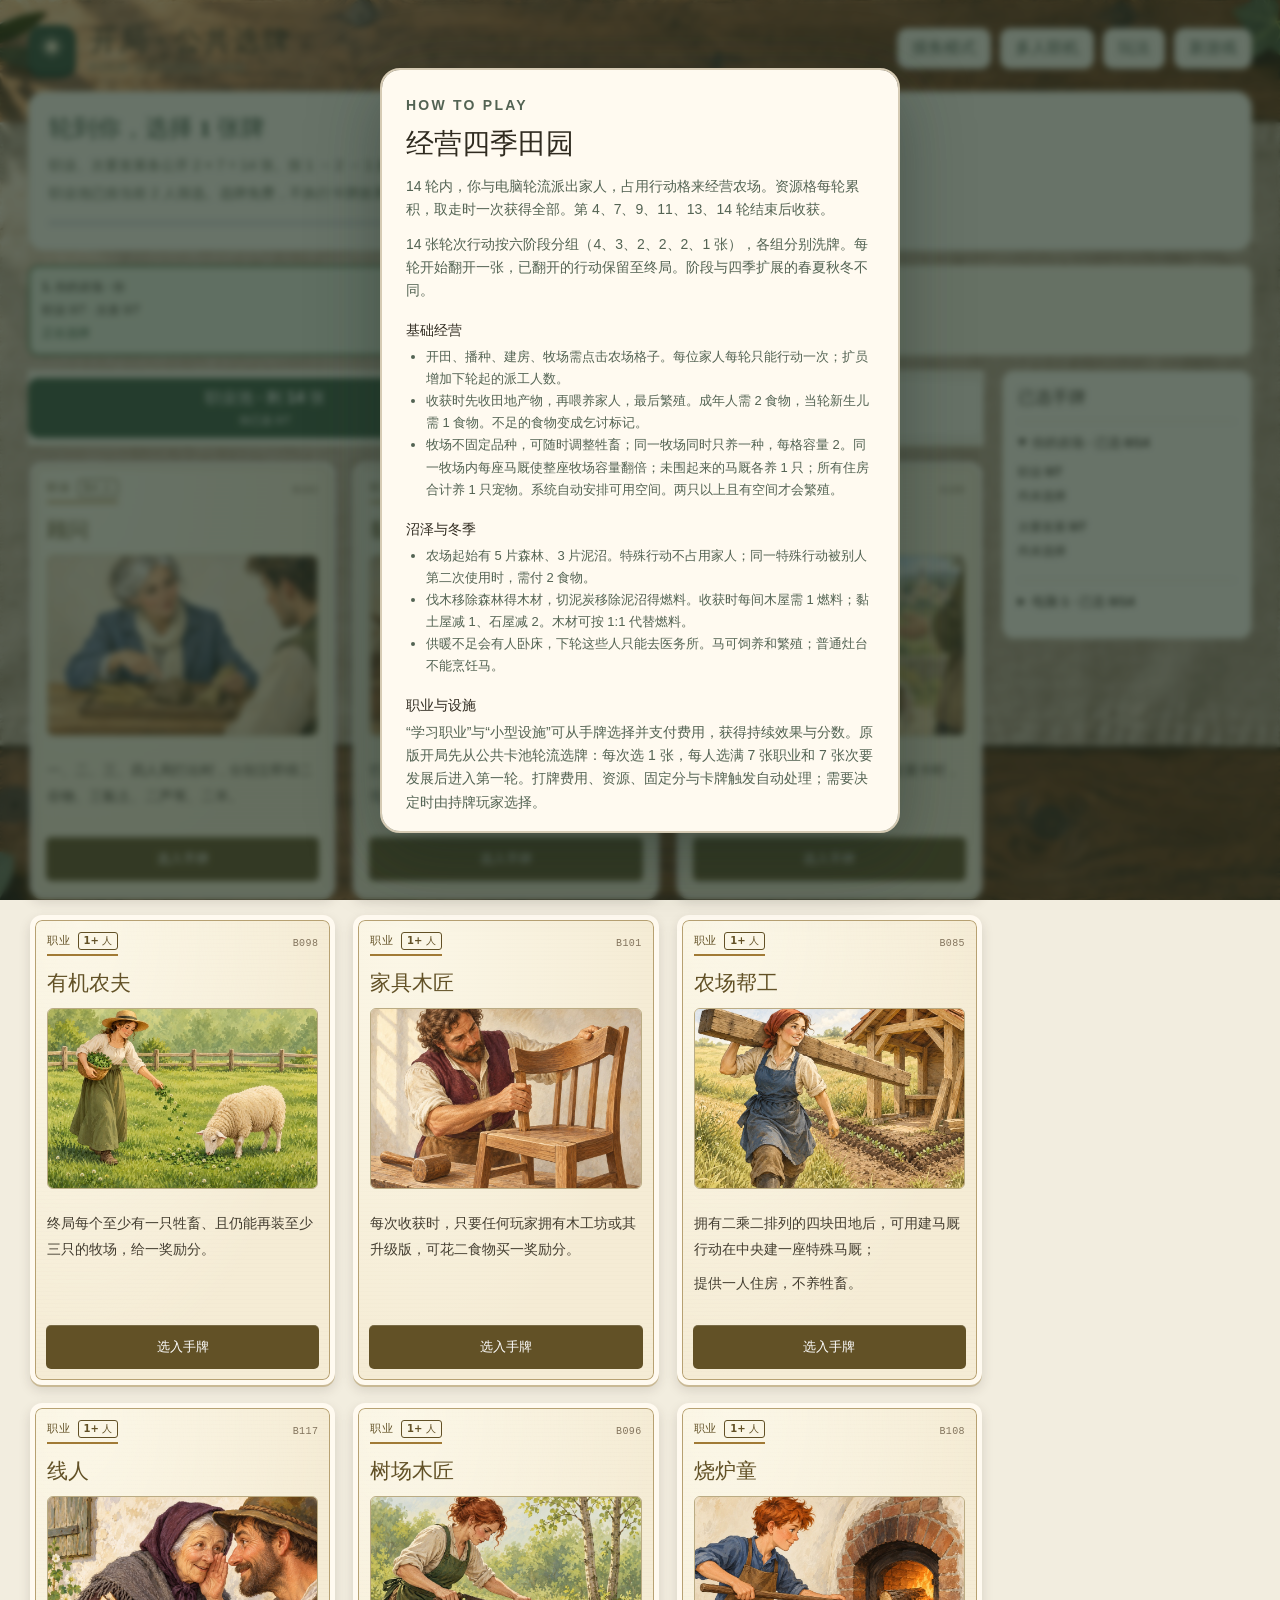
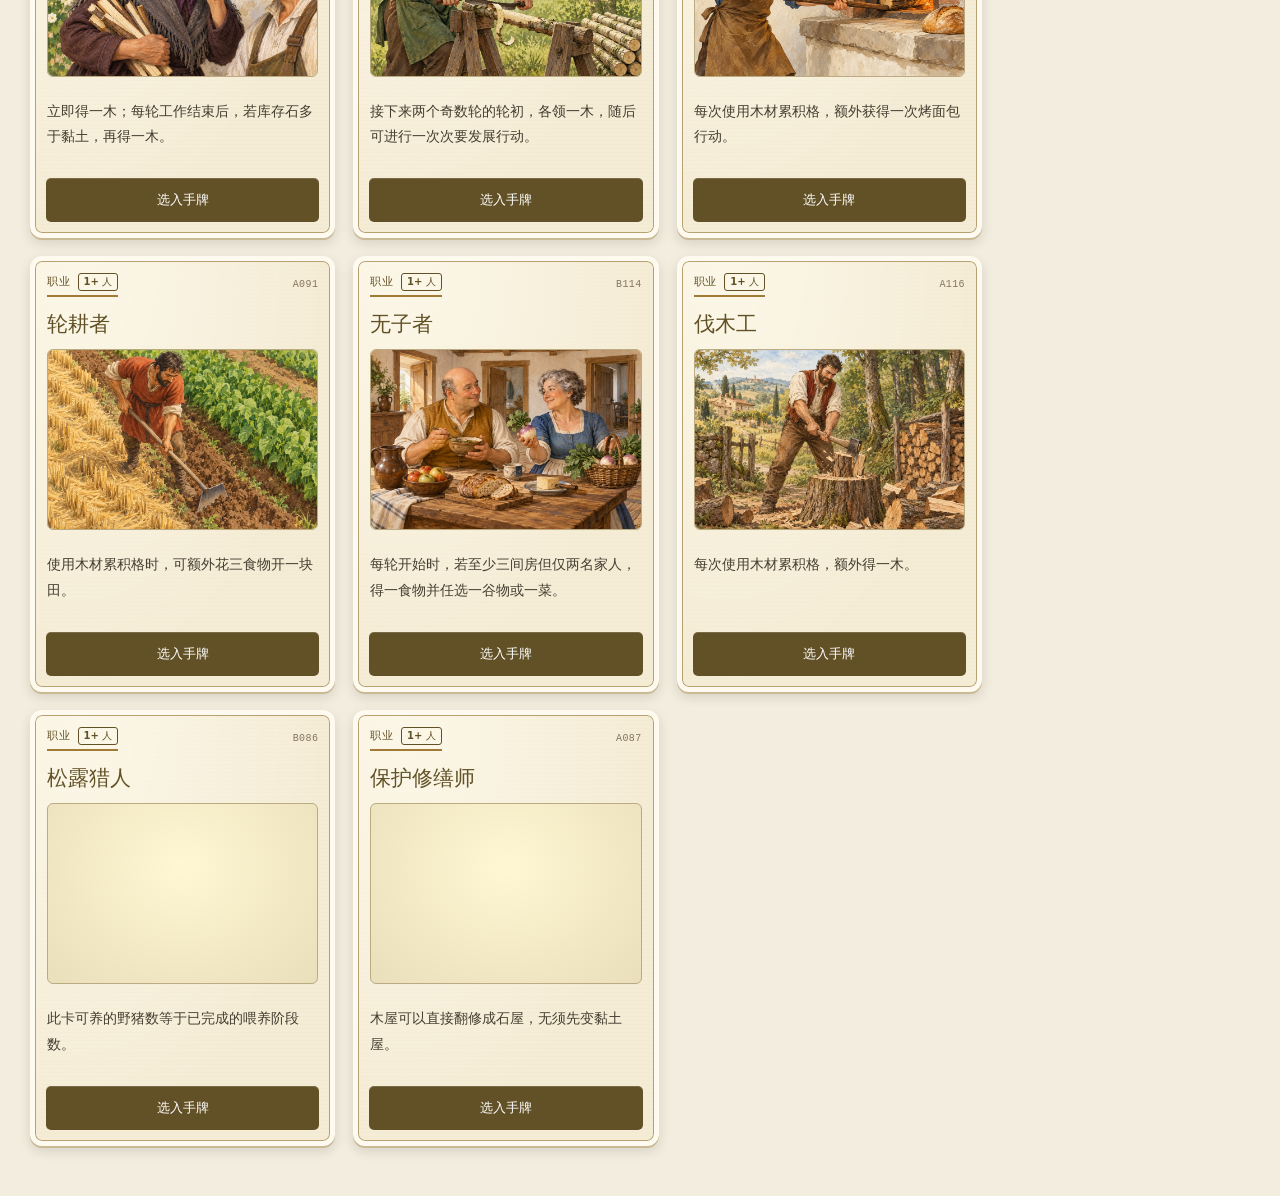
==== commit 662e7225: "Use a switchable desktop with collapsible supplies and hand drawers" ====
--- a/play.html
+++ b/play.html
@@ -702,6 +702,79 @@
 .board-overview .table-side .info-box h3{color:#526044}
 .board-overview .footer{color:#909681;text-shadow:none}
 .board-overview .action-workspace .action-nav button[aria-pressed="true"]{background:#526c45;color:#fff9e7;border-color:transparent}
+
+/* One switchable tabletop, a collapsed supply rail, and a bottom hand drawer. */
+body:has(.desk-shell){overflow:hidden}
+.board-overview.desk-shell{display:flex;flex-direction:column;gap:10px;height:100dvh;max-width:none;padding:12px 16px;overflow:hidden;min-height:0}
+.desk-chrome{flex-shrink:0}.desk-shell .masthead{margin-bottom:8px}.desk-shell .topline{margin:0}.desk-shell .online-bar{margin:0 0 8px}
+.desk-body{display:grid;grid-template-columns:minmax(0,1fr) 60px;gap:10px;flex:1;min-height:0;position:relative}
+.desk-main{min-width:0;min-height:0;display:flex;flex-direction:column;border:1px solid #c9cdbb;background:#f5f3e8;border-radius:9px;overflow:hidden}
+.desk-tabs{display:flex;align-items:center;gap:4px;padding:7px 12px;border-bottom:1px solid #d7dccb;flex-shrink:0}
+.desk-tabs button{padding:10px 20px;background:none;border:0;border-radius:5px;color:#7b836d;font-size:14px;font-weight:600;min-height:42px}
+.desk-tabs button[aria-pressed=true]{background:#536e47;color:#fff8e5}.desk-tabs button:focus-visible,.dock-tabs button:focus-visible{outline:2px solid #688451;outline-offset:2px}
+.desk-tabs>span{margin-left:auto;font-size:12px;color:#869076}
+.desk-scroll{flex:1;min-height:0;overflow:auto;overscroll-behavior:contain;scrollbar-width:thin}
+.desk-shell .desk-pane{display:block;width:100%;min-width:0}.desk-shell [hidden]{display:none!important}
+.desk-shell .action-workspace{border:0;border-radius:0;box-shadow:none}
+.desk-shell .action-workspace>.panel-head{padding:10px 16px}.desk-shell .action-workspace>.panel-head h2{font-size:15px}.desk-shell .action-workspace>.panel-head .head-note{font-size:11px}
+.desk-shell .table-farm .estate-panel{border:0;border-radius:0;box-shadow:none;background:transparent;margin:0}
+.desk-shell .estate-panel>.panel-head{background:transparent;padding:12px 18px}
+.desk-shell .estate-layout{grid-template-columns:minmax(0,1fr) 200px;max-width:1120px;margin:0 auto;gap:24px}
+.desk-shell .estate-panel .farm-field{width:100%;max-width:850px;margin:0 auto}
+.supply-sidebar{position:relative;min-height:0}
+.supply-rail{height:100%;display:flex;flex-direction:column;gap:4px;padding:5px;background:#dce2cf;border:1px solid #bdc7ad;border-radius:8px;overflow:auto;scrollbar-width:none}
+.supply-toggle{display:flex;flex-direction:column;align-items:center;gap:3px;min-height:49px;flex-shrink:0;border:0;background:#cbd6bb;border-radius:5px;color:#4a633f;font-size:12px;font-weight:700}
+.supply-toggle span{font-size:19px;line-height:15px}
+.supply-peek{display:flex;align-items:center;justify-content:center;gap:3px;min-height:34px;flex:1 0 34px;max-height:44px;border:0;border-radius:4px;background:#edf1e3;color:#4a5d3d}
+.supply-peek>span{font-size:16px}.supply-peek>b{font:600 13px/1 ui-monospace,monospace}.supply-peek:hover{background:#fffbed}
+.desk-shell .supply-details.table-side{position:absolute;right:0;top:0;bottom:0;z-index:7;width:min(330px,calc(100vw - 28px));display:flex;flex-direction:column;gap:12px;overflow:auto;padding:14px;background:#f4f3e7;border:1px solid #bfc8b0;border-radius:8px;box-shadow:-12px 0 35px #3d4d3324}
+.supply-details>header{display:flex;justify-content:space-between;align-items:center;gap:10px;position:sticky;top:-14px;padding:10px 0;background:#f4f3e7;z-index:1}
+.supply-details h2{margin:0;font-size:17px;color:#425b39}
+.desk-shell .supply-details .resource-tray{position:static;order:0;flex-shrink:0;padding:12px;width:auto}
+.desk-shell .supply-details .summary-strip,.desk-shell .supply-details .summary-strip.expanded{display:grid;grid-template-columns:repeat(3,minmax(0,1fr));margin:0}
+.desk-shell .supply-details .resource{padding:9px 5px;display:flex;gap:5px}.desk-shell .supply-details .resource .res-bottom{display:flex;flex-direction:column}.desk-shell .supply-details .resource .res-bottom span{display:block;font-size:10px}
+.desk-shell .supply-details .info-box{display:block;flex-shrink:0;min-height:0;padding:12px}.desk-shell .supply-details .info-box h3{margin-bottom:6px}
+.desk-shell .supply-details .expansion-line{display:block;margin-top:10px}.desk-shell .supply-details .log-list{max-height:none}
+.card-dock{position:relative;flex-shrink:0;z-index:6;border:1px solid #c0c9b1;border-radius:8px;background:#e0e6d3}
+.dock-handle{width:100%;min-height:52px;padding:10px 18px;display:flex;gap:16px;align-items:center;border:0;background:transparent;color:#4b613e;border-radius:8px;text-align:left}
+.dock-handle>b{font-size:15px}.dock-handle>span:not(.dock-grip){font-size:12px;color:#7b866e}.dock-handle>strong{margin-left:auto;font-size:12px;font-weight:600}
+.dock-grip{width:30px;height:4px;border-radius:3px;background:#a8b795;display:block}
+.card-dock-body{position:absolute;left:-1px;right:-1px;bottom:100%;background:#f5f3e8;border:1px solid #bfc9ad;border-radius:10px 10px 0 0;box-shadow:0 -14px 40px #35472924;display:flex;flex-direction:column;max-height:min(64dvh,620px);overflow:hidden}
+.dock-tabs{display:flex;align-items:center;gap:6px;padding:10px 14px;border-bottom:1px solid #d5dcca;flex-shrink:0;overflow-x:auto}
+.dock-tabs button{padding:10px 14px;white-space:nowrap;border:0;border-radius:5px;background:none;color:#81906c;font-size:13px;min-height:40px}
+.dock-tabs button[aria-pressed=true]{background:#e1e9d4;color:#456039;font-weight:700}
+.dock-scroll{overflow:auto;min-height:0;overscroll-behavior:contain}
+.desk-shell .card-dock .table-hand{display:flex;flex-direction:column;order:0;gap:0;min-width:0}
+.desk-shell .card-dock .table-major{display:block;min-width:0}
+.desk-shell .card-dock .cards-panel{border:0;border-radius:0;background:#eee9d7;margin:0;box-shadow:none}
+.desk-shell .card-dock .cards-panel>.panel-head{padding:10px 16px;background:#eee9d7;border:0}.desk-shell .card-dock .panel-head h2{font-size:16px}.desk-shell .card-dock .eyebrow{display:none}
+.desk-shell .card-dock .hand-grid{display:flex;gap:14px;overflow-x:auto;padding:8px 16px 18px;align-items:start}
+.desk-shell .card-dock .hand-card.farm-card{flex:0 0 220px;min-height:0}
+.dock-scroll[data-dock-kind=hand] .played-rack,.dock-scroll[data-dock-kind=played] .hand-rack{display:none}
+.desk-shell .card-dock .major-supply-grid{grid-template-columns:repeat(5,minmax(0,1fr))}
+.desk-shell .notice{bottom:80px}.desk-shell .mobile-nav{display:none}
+@media(max-width:1000px){.desk-shell .estate-layout{grid-template-columns:1fr}.desk-shell .estate-panel .mini-stats{grid-template-columns:repeat(4,1fr)}}
+@media(max-width:700px){
+  .board-overview.desk-shell{padding:6px max(6px,env(safe-area-inset-right)) max(6px,env(safe-area-inset-bottom)) max(6px,env(safe-area-inset-left));gap:6px}
+  .desk-shell .masthead{padding:7px;margin-bottom:5px}.desk-shell .brand h1{font-size:18px}.desk-shell .header-actions{gap:3px}
+  .desk-shell .masthead .ghost-btn{min-height:34px;padding:5px;font-size:10px}.desk-shell .round-pill{font-size:10px;padding:6px}
+  .desk-shell .topline{padding:6px 8px}.desk-shell .topline .next{font-size:10px}
+  .desk-body{grid-template-columns:minmax(0,1fr) 43px;gap:5px}.supply-rail{padding:3px;gap:3px}
+  .supply-toggle{font-size:10px;min-height:43px}.supply-peek{flex-direction:column;gap:2px;min-height:35px;flex-basis:35px;max-height:40px}.supply-peek>span{font-size:13px}.supply-peek>b{font-size:11px}
+  .desk-tabs{padding:5px;gap:3px}.desk-tabs button{padding:8px 12px;font-size:12px;min-height:38px}.desk-tabs>span{font-size:10px;padding-right:4px}
+  .desk-shell .desk-pane{display:block}.desk-shell .action-workspace>.panel-head{display:none}
+  .desk-shell .action-workspace .action-nav{padding:5px;gap:2px}.desk-shell .action-workspace .action-nav button{padding:7px 10px;min-height:36px;font-size:11px}
+  .desk-shell .action-workspace .action-section{padding:9px}.desk-shell .action-workspace .section-title span{display:none}
+  .desk-shell .action-workspace .action-title{font-size:12px}.desk-shell .action-workspace .action-detail{font-size:11px}
+  .desk-shell .action-workspace .round-stage-actions .action-card{flex-basis:150px}
+  .desk-shell .estate-panel>.panel-head{padding:10px}.desk-shell .estate-panel>.panel-head h2{font-size:17px}.desk-shell .estate-panel .farm-wrap{padding:0 8px 10px}
+  .desk-shell .estate-panel .head-note{display:none}.desk-shell .estate-panel .view-switch{gap:2px}.desk-shell .estate-panel .view-switch button{padding:5px 7px;font-size:10px}
+  .desk-shell .estate-panel .cell-label{font-size:8px;padding:2px}.desk-shell .estate-panel .farm-field{padding:3px;border-width:2px}
+  .dock-handle{min-height:46px;padding:8px 10px;gap:8px}.dock-grip{width:16px}.dock-handle>b{font-size:13px}.dock-handle>span:not(.dock-grip){font-size:10px}
+  .dock-tabs{padding:6px;gap:2px}.dock-tabs button{font-size:11px;padding:8px 10px}.card-dock-body{max-height:64dvh}
+  .desk-shell .card-dock .hand-card.farm-card{flex-basis:min(70vw,240px)}.desk-shell .card-dock .head-note{font-size:10px}
+  .desk-shell .card-dock .major-supply-grid{grid-template-columns:repeat(2,minmax(0,1fr))}
+}
 
 </style></head><body><div id="app"></div><script src="./vendor/peerjs.min.js"></script><script src="./vendor/mammoth.browser.min.js"></script><script>
 // Generated by scripts/import_catalog.py; edit data/original-cards.json.
@@ -1920,7 +1993,7 @@
 function roomCost(player) { if (automaticEnabled()) return autoRules.roomCost(player); return { [player.houseMaterial]: Math.max(0, 5 - Number(player.houseMaterial === 'wood' && hasCard(player, 'mason')) - Number(player.houseMaterial === 'wood' && hasAlien(player, 'X11'))), reed: hasCard(player, 'mason') ? 1 : 2 }; }
 
 const app = document.querySelector('#app');
-const ui = { mobileTab: 'actions', actionCategory: 'basic', view: 0, mode: null, dialog: null, toast: '', aiTimer: null, toastTimer: null, setup: { ...DEFAULT_SETTINGS }, catalog: { query: '', kind: 'all', deck: 'all', page: 0 } };
+const ui = { deskView:'actions', suppliesOpen:false, handOpen:false, dockTab:'hand', mobileTab: 'actions', actionCategory: 'basic', view: 0, mode: null, dialog: null, toast: '', aiTimer: null, toastTimer: null, setup: { ...DEFAULT_SETTINGS }, catalog: { query: '', kind: 'all', deck: 'all', page: 0 } };
 
 function freshPlayer(name, ai = false, settings = DEFAULT_SETTINGS, index = 0) {
   const farm = Array.from({ length: 15 }, (_, i) => i < 2 ? { type: 'house' } : { type: 'empty' });
@@ -3042,16 +3115,20 @@
   const actionNav=`<nav class="action-nav" aria-label="行动分类">${categories.map(k=>`<button data-jump="${k}" aria-pressed="${ui.actionCategory===k}">${labels[k]}</button>`).join('')}</nav>`;
   const actionsPanel = `<section class="panel actions-panel action-workspace"><div class="panel-head"><div><h2>行动区</h2></div><span class="head-note">${actions.filter(a=>a.unlock<=game.round).length} 项已开放 · 选择一项派工</span></div>${actionNav}<div class="action-boards ${expansionSection?'has-expansion':''}"><div class="action-board core-board">${section('basic','基础行动','每个家人占用一个行动格',basicActions.map(actionCard).join(''))}</div>${roundActions.length?`<div class="action-board round-board"><section class="action-section round-section"><div class="section-title"><h3>轮次行动</h3><span>每轮开放一项，已开放的持续可用</span></div>${roundActionsLayout(roundActions)}</section></div>`:''}${expansionSection?`<div class="action-board extension-board">${expansionSection}</div>`:''}</div>${specialSection||seasonSection||alienSection?`<div class="auxiliary-boards">${specialSection}${seasonSection}${alienSection}</div>`:''}</section>`;
   const pickingCell = !!ui.mode && !ui.mode.choice;
-  if (ui.mobileTab === 'cards' && !game.settings.cards && !game.settings.aliens) ui.mobileTab = 'actions';
-  const mobileTab = pickingCell ? 'farm' : ui.mobileTab;
-  const mobileTabs = [['actions', '⚒', '行动'], ['farm', '⌂', '农场'], ...(game.settings.cards || game.settings.aliens ? [['cards', '▤', '卡牌']] : []), ['overview', '☷', '概况']];
-  const mobileNav = `<nav class="mobile-nav" aria-label="游戏区域">${mobileTabs.map(([id, icon, label]) => `<button data-mobile-tab="${id}" ${mobileTab === id ? 'aria-current="page"' : ''} ${pickingCell && id !== 'farm' ? 'disabled' : ''}><span aria-hidden="true">${icon}</span>${label}</button>`).join('')}</nav>`;
+  const deskView=pickingCell?'farm':ui.deskView==='farm'?'farm':'actions';
   const scores = game.players.map((p, i) => `<div class="score-row"><span>${p.name}</span><b>${score(p).total} 分</b></div>`).join('');
   const turnBar = `<div class="topline"><div class="turn ${game.turn && game.phase === 'play' ? 'ai' : ''}"><span></span>${currentTurn}</div><div class="season-track" aria-label="轮次进度">${track}</div><div class="next">${game.phase === 'ended' ? '经营完毕' : nextHarvest === game.round ? '本轮结束后收获' : `第 ${nextHarvest} 轮收获`}</div></div>`;
   const resourceTray = `<section class="resource-tray"><div class="tray-heading"><span>资源收纳盒</span><small>剩余派工 ${Math.max(0, game.workerQuota[meIndex()] - game.usedCount[meIndex()])} / ${game.workerQuota[meIndex()]}</small></div><div class="summary-strip ${game.settings.moor ? 'expanded' : ''}">${resources.map(r => resCard(r, me)).join('')}</div>${game.settings.moor ? `<div class="expansion-line"><button data-convert="woodFuel" ${me.wood && game.phase === 'play' && canControl() ? '' : 'disabled'}>1 木材 → 1 燃料</button></div>` : ''}</section>`;
   const scorePanel = `<section class="panel info-box tabletop-score"><h3>计分与收获</h3>${scores}<div class="score-row"><span>下次收获</span><b>${nextHarvest ? `第 ${nextHarvest} 轮` : '已结束'}</b></div><div class="score-row"><span>当前先手</span><b>${game.players[game.startPlayer].name}</b></div></section>`;
   const logPanel = `<section class="panel info-box tabletop-log"><h3>农场日志</h3><div class="log-list">${game.logs.slice(0, 6).map(item => `<div class="log-line"><time>第 ${item.round} 轮</time><span>${escapeHTML(item.message)}</span></div>`).join('')}</div></section>`;
-  app.innerHTML = `<div class="shell tabletop-shell board-overview" data-mobile-screen="${mobileTab}" data-mobile-category="${ui.actionCategory}"><header class="masthead"><div class="brand"><div class="brand-mark">✳</div><div><h1>四季田园</h1><p>FOUR SEASONS FARM</p></div></div><div class="header-actions"><button class="ghost-btn" data-cover-settings="1">摸鱼模式</button><button class="ghost-btn" data-online="1">${room.active ? '房间' : '多人联机'}</button><button class="ghost-btn" data-rules="1">玩法</button><button class="ghost-btn" data-catalog-open="1">原版牌库</button><button class="ghost-btn" data-new-confirm="1" ${room.active ? 'disabled' : ''}>新游戏</button><span class="round-pill">第 ${game.round} / 14 轮</span></div></header>${room.active ? onlineBar() : ''}${turnBar}<div class="tabletop-layout">${game.settings.cards ? `<div class="table-major">${majorPanel()}</div>` : ''}<div class="table-farm">${farmPanel()}</div><div class="table-actions">${actionsPanel}</div><aside class="table-side">${resourceTray}${scorePanel}${logPanel}</aside>${game.settings.cards || game.settings.aliens ? `<div class="table-hand">${game.settings.cards ? handPanel() : ''}${game.settings.aliens ? alienPanel() : ''}</div>` : ''}</div><footer class="footer">原创精简游戏 · 灵感来自 Uwe Rosenberg 的《Agricola》 · 本作与 Lookout Games 无关联</footer>${mobileNav}</div>${(room.active && !room.started) || ui.dialog === 'online' ? onlineDialog() : ui.dialog === 'rules' ? rulesDialog() : ui.dialog === 'cardDetail' ? cardDetailDialog() : ui.dialog === 'catalog' ? catalogDialog() : ui.dialog === 'new' ? newDialog() : automaticEnabled() && autoRules.choice() ? automaticChoiceDialog() : ui.mode?.choice ? choiceDialog() : constructionContext() ? constructionDialog() : game.phase === 'harvest' ? harvestDialog() : game.phase === 'ended' ? endingDialog() : ''}${ui.toast ? `<div class="notice" role="status">${escapeHTML(ui.toast)}</div>` : ''}`;
+  const deskTabs=`<nav class="desk-tabs" aria-label="桌面区域">${[['actions','行动区'],['farm','我的农场']].map(([id,label])=>`<button data-desk-view="${id}" aria-pressed="${deskView===id}" aria-controls="desk-${id}">${label}</button>`).join('')}<span>剩余派工 ${Math.max(0,game.workerQuota[meIndex()]-game.usedCount[meIndex()])} / ${game.workerQuota[meIndex()]}</span></nav>`;
+  const resourceRail=`<div class="supply-rail"><button class="supply-toggle" data-supplies-toggle="1" aria-expanded="${!!ui.suppliesOpen}" aria-controls="supply-details" aria-label="${ui.suppliesOpen?'收起':'展开'}物资详情">物资<span aria-hidden="true">${ui.suppliesOpen?'›':'‹'}</span></button>${resources.map(([key,label,icon])=>`<button class="supply-peek" data-supplies-open="1" title="${label} ${me[key]}，点击查看详情" aria-label="${label} ${me[key]}，查看物资详情"><span aria-hidden="true">${icon}</span><b>${me[key]}</b></button>`).join('')}</div>`;
+  const supplyDrawer=`<aside class="supply-sidebar ${ui.suppliesOpen?'is-open':''}" aria-label="物资栏">${resourceRail}<div id="supply-details" class="supply-details table-side" ${ui.suppliesOpen?'':'hidden'}><header><h2>物资与对局</h2><button class="ghost-btn" data-supplies-toggle="1" aria-label="收起物资详情">收起 ›</button></header>${resourceTray}${scorePanel}${logPanel}</div></aside>`;
+  const handCount=me.hand.occupations.length+me.hand.improvements.length,playedCount=me.played.occupations.length+me.played.improvements.length+me.majors.length;
+  const dockTabs=[...(game.settings.cards?[['hand',`手牌 ${handCount}`],['played',`已打出 ${playedCount}`],['majors','主要发展']]:[]),...(game.settings.aliens?[['aliens','外星牌']]:[])];
+  if(!dockTabs.some(([id])=>id===ui.dockTab))ui.dockTab=dockTabs[0]?.[0]||'hand';
+  const cardDock=dockTabs.length?`<section class="card-dock ${ui.handOpen?'is-open':''}" aria-label="底部卡牌区"><button class="dock-handle" data-hand-toggle="1" aria-expanded="${!!ui.handOpen}" aria-controls="card-dock-body"><span class="dock-grip" aria-hidden="true"></span><b>手牌</b><span>${handCount} 张 · 已打出 ${playedCount} 张</span><strong>${ui.handOpen?'收起 ↓':'展开 ↑'}</strong></button><div class="card-dock-body" id="card-dock-body" ${ui.handOpen?'':'hidden'}><nav class="dock-tabs" aria-label="卡牌类别">${dockTabs.map(([id,label])=>`<button data-dock-tab="${id}" aria-pressed="${ui.dockTab===id}">${label}</button>`).join('')}</nav><div class="dock-scroll" data-dock-kind="${ui.dockTab}">${game.settings.cards?`<div class="table-hand dock-personal" ${['hand','played'].includes(ui.dockTab)?'':'hidden'}>${handPanel()}</div><div class="table-major" ${ui.dockTab==='majors'?'':'hidden'}>${majorPanel()}</div>`:''}${game.settings.aliens?`<div class="table-hand" ${ui.dockTab==='aliens'?'':'hidden'}>${alienPanel()}</div>`:''}</div></div></section>`:'';
+  app.innerHTML = `<div class="shell tabletop-shell board-overview desk-shell" data-mobile-screen="${deskView}" data-mobile-category="${ui.actionCategory}"><div class="desk-chrome"><header class="masthead"><div class="brand"><div class="brand-mark">✳</div><div><h1>四季田园</h1><p>FOUR SEASONS FARM</p></div></div><div class="header-actions"><button class="ghost-btn" data-cover-settings="1">摸鱼模式</button><button class="ghost-btn" data-online="1">${room.active ? '房间' : '多人联机'}</button><button class="ghost-btn" data-rules="1">玩法</button><button class="ghost-btn" data-catalog-open="1">原版牌库</button><button class="ghost-btn" data-new-confirm="1" ${room.active ? 'disabled' : ''}>新游戏</button><span class="round-pill">第 ${game.round} / 14 轮</span></div></header>${room.active ? onlineBar() : ''}${turnBar}</div><div class="desk-body"><main class="desk-main">${deskTabs}<div class="desk-scroll"><div class="desk-pane table-actions" id="desk-actions" ${deskView==='actions'?'':'hidden'}>${actionsPanel}</div><div class="desk-pane table-farm" id="desk-farm" ${deskView==='farm'?'':'hidden'}>${farmPanel()}</div></div></main>${supplyDrawer}</div>${cardDock}</div>${(room.active && !room.started) || ui.dialog === 'online' ? onlineDialog() : ui.dialog === 'rules' ? rulesDialog() : ui.dialog === 'cardDetail' ? cardDetailDialog() : ui.dialog === 'catalog' ? catalogDialog() : ui.dialog === 'new' ? newDialog() : automaticEnabled() && autoRules.choice() ? automaticChoiceDialog() : ui.mode?.choice ? choiceDialog() : constructionContext() ? constructionDialog() : game.phase === 'harvest' ? harvestDialog() : game.phase === 'ended' ? endingDialog() : ''}${ui.toast ? `<div class="notice" role="status">${escapeHTML(ui.toast)}</div>` : ''}`;
   if(buildScrollPosition){const scroller=document.querySelector('.construction-scroll');if(scroller){scroller.scrollLeft=buildScrollPosition.left;scroller.scrollTop=buildScrollPosition.top;}}
 }
 function toast(message) {
@@ -3059,10 +3136,8 @@
   ui.toastTimer = setTimeout(() => { ui.toast = ''; render(); }, 2400);
 }
 function scrollToSectionOnMobile(selector) {
-  if (window.matchMedia('(max-width: 700px)').matches) {
-    const screen = selector === '.farm-field' ? 'farm' : 'actions';
-    if (ui.mobileTab !== screen) { ui.mobileTab = screen; render(); }
-  }
+  const screen=selector==='.farm-field'?'farm':'actions';
+  if(ui.deskView!==screen){ui.deskView=screen;render();}
   requestAnimationFrame(() => {
     const target = document.querySelector(selector);
     if (!target) return;
@@ -3102,10 +3177,20 @@
   const action = (ui.mode.special ? SPECIALS.map(a => ({ ...a, special: true })) : availableActions()).find(a => a.id === id);
   commitPlayerAction(action, { animal: value, card: value, major: value, supply: value, trade: value });
 }
+function handleDeskClick(d) {
+  if(d.deskView&&['actions','farm'].includes(d.deskView))ui.deskView=d.deskView;
+  else if(d.suppliesToggle)ui.suppliesOpen=!ui.suppliesOpen;
+  else if(d.suppliesOpen)ui.suppliesOpen=true;
+  else if(d.handToggle)ui.handOpen=!ui.handOpen;
+  else if(d.dockTab&&['hand','played','majors','aliens'].includes(d.dockTab)){ui.dockTab=d.dockTab;ui.handOpen=true;}
+  else return false;
+  render();return true;
+}
 app.addEventListener('click', event => {
   const button = event.target.closest('button'); if (!button) return;
   const d = button.dataset;
   if (handleOnlineClick(d)) return;
+  if (handleDeskClick(d)) return;
   if(d.draftKind&&['occupations','improvements'].includes(d.draftKind)){ui.draftKind=d.draftKind;render();return;}
   if(d.draftPick){if(room.active)room.submit({type:'draftPick',id:d.draftPick});else{const error=pickDraftCard(meIndex(),d.draftPick);if(error)toast(error);}return;}
   if (d.cardDetail) { ui.cardReturn = ui.dialog; ui.detailCard = d.cardDetail; ui.dialog = 'cardDetail'; render(); return; }
@@ -3154,6 +3239,7 @@
 });
 document.addEventListener('keydown', event => {
   if (event.key === 'Escape' && ui.mode) { ui.mode = null; render(); }
+  else if(event.key==='Escape'&&!ui.dialog&&(ui.suppliesOpen||ui.handOpen)){ui.suppliesOpen=false;ui.handOpen=false;render();}
   else if (event.key === 'Escape' && ui.dialog === 'rules') { ui.dialog = null; render(); scheduleAI(); }
 });
 function executeOnlineCommand(seat, command) {
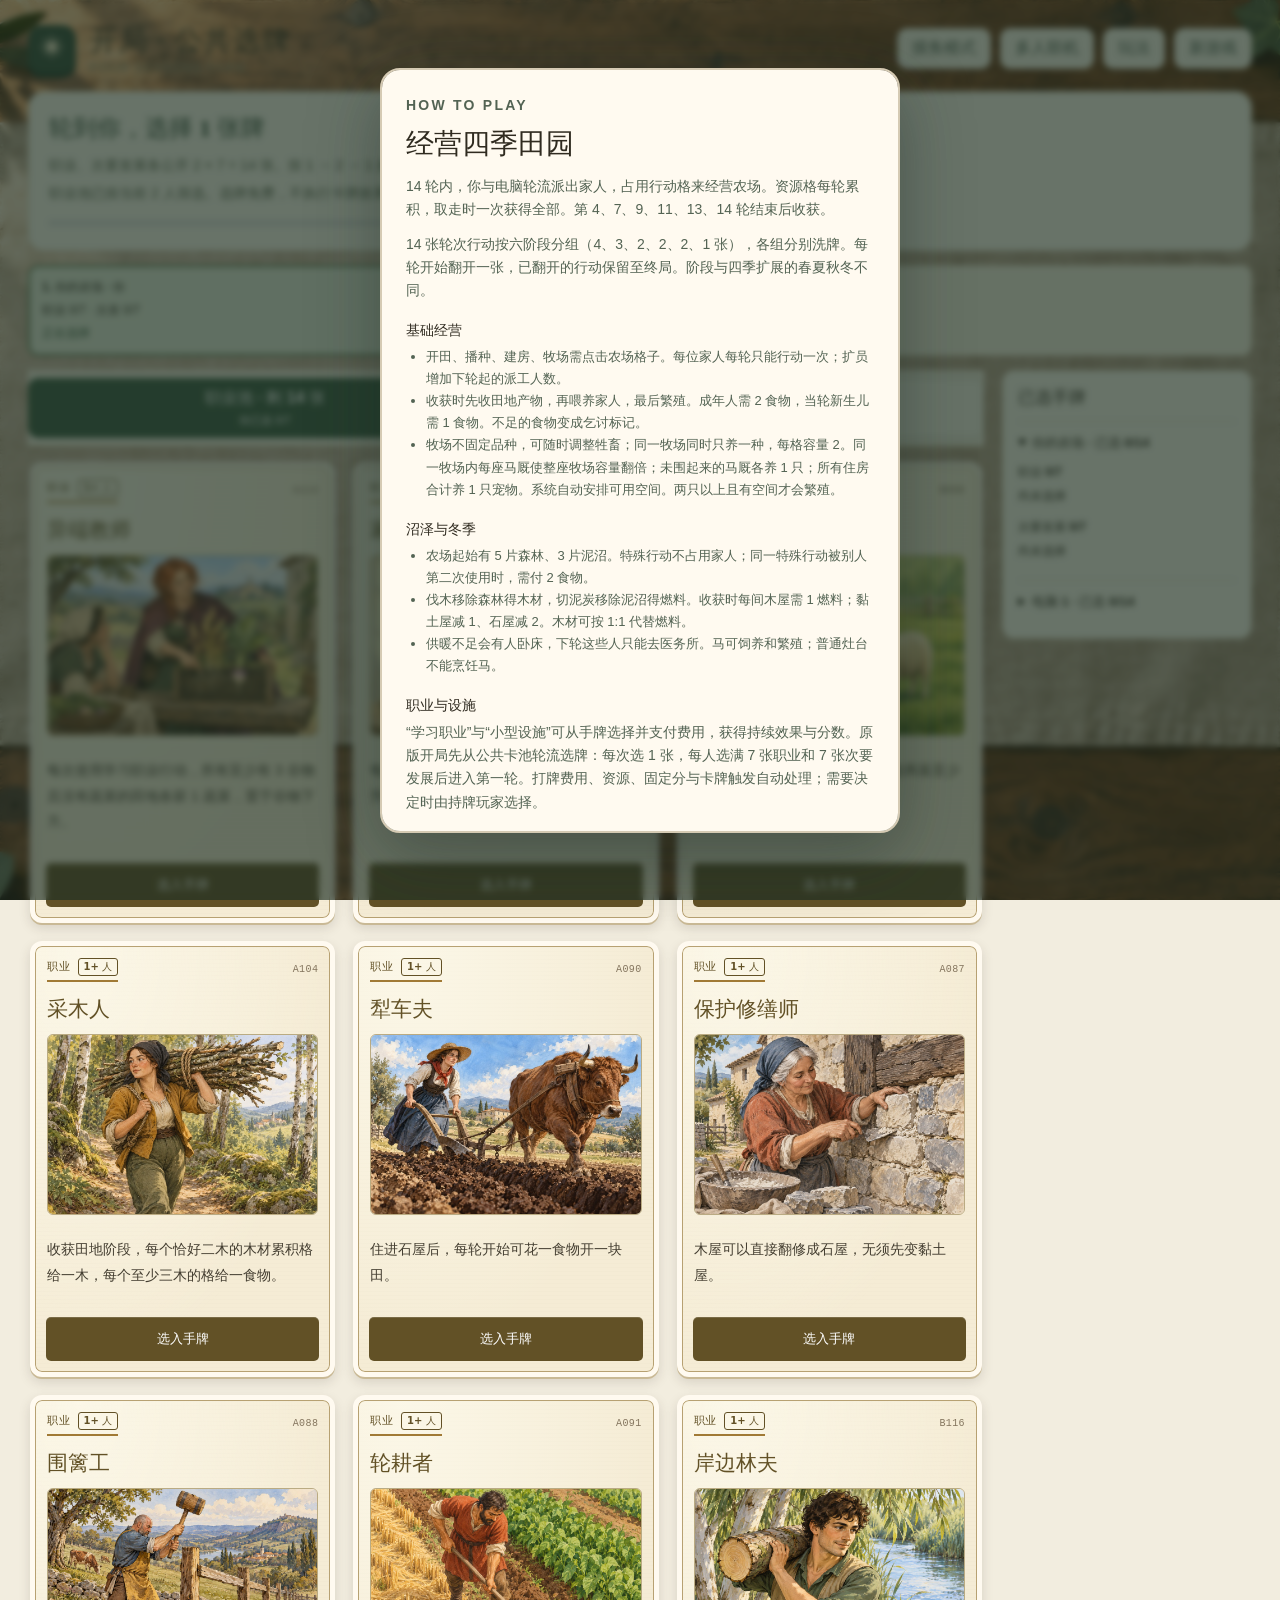
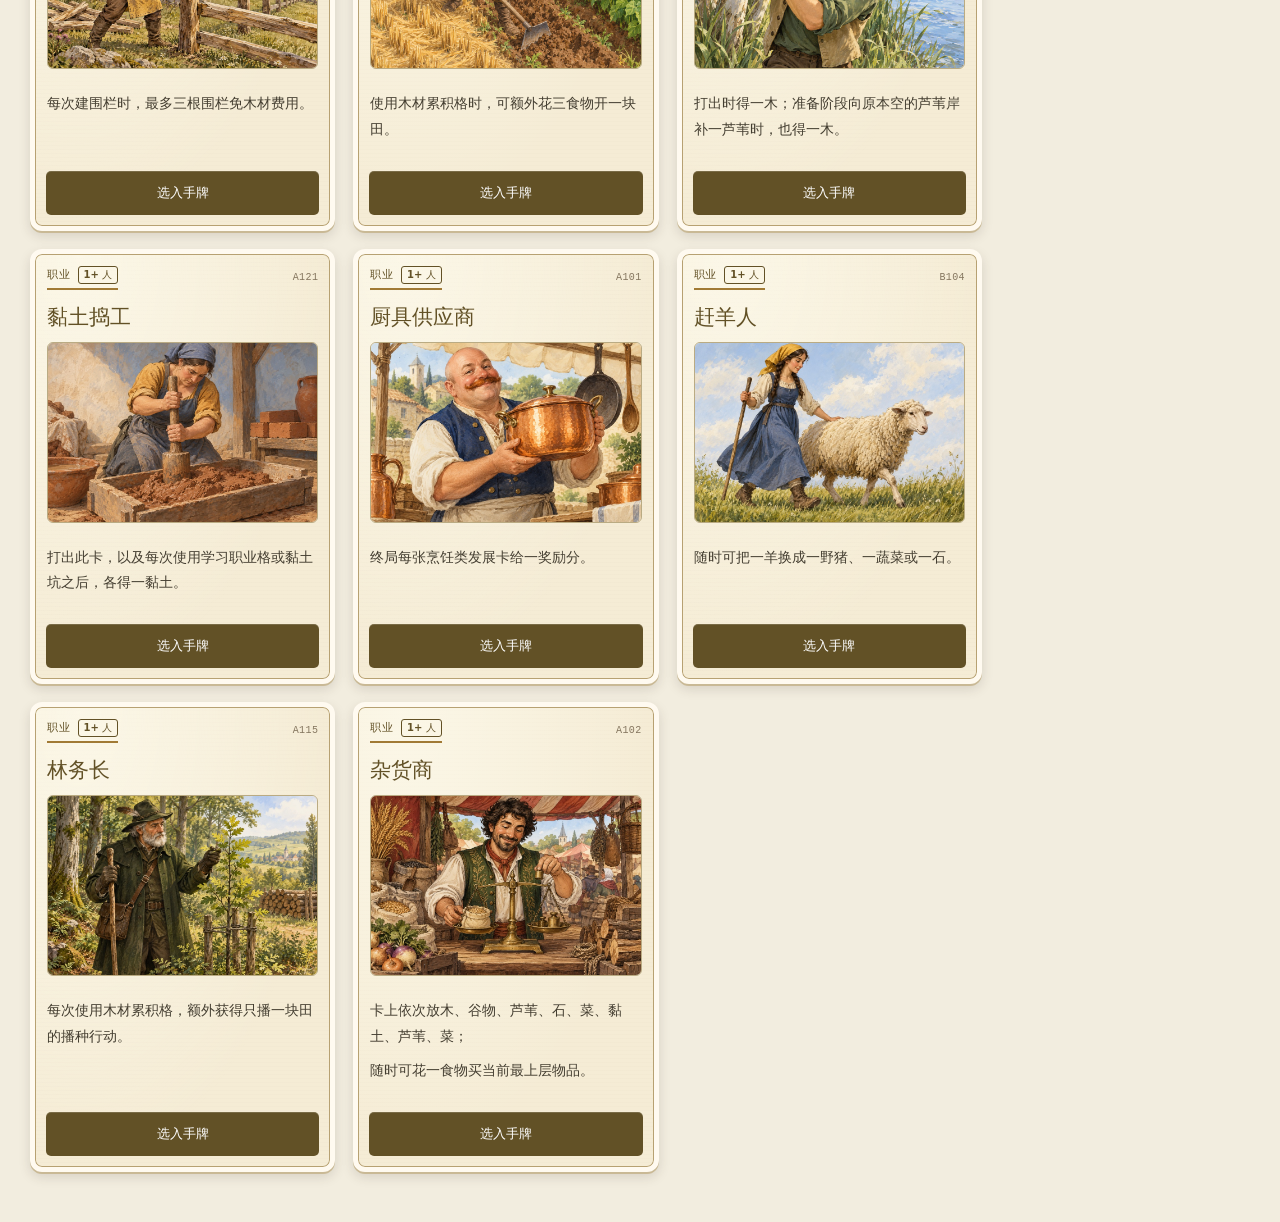
==== commit fd60c93f: "Place active ability controls on played cards" ====
--- a/play.html
+++ b/play.html
@@ -775,6 +775,12 @@
   .desk-shell .card-dock .hand-card.farm-card{flex-basis:min(70vw,240px)}.desk-shell .card-dock .head-note{font-size:10px}
   .desk-shell .card-dock .major-supply-grid{grid-template-columns:repeat(2,minmax(0,1fr))}
 }
+
+/* Active effects stay attached to their played card. */
+.card-activation{display:grid;gap:6px;margin-top:auto;padding-top:12px;border-top:1px solid #b6a789}
+.card-activation .primary-btn{width:100%;min-height:44px;font-size:14px}
+.card-activation .primary-btn:disabled{opacity:.55;cursor:not-allowed}
+.farm-card .card-activation small{display:block;margin:0;font-size:11px;line-height:1.5;color:#655d4c;text-align:center}
 
 </style></head><body><div id="app"></div><script src="./vendor/peerjs.min.js"></script><script src="./vendor/mammoth.browser.min.js"></script><script>
 // Generated by scripts/import_catalog.py; edit data/original-cards.json.
@@ -1637,9 +1643,10 @@
       return !types||types.some(type=>this.options({type,seat:this.seat(p),batch:type==='room',noRoom:a.ruleOp==='growNoRoom',card:'',optional:false}).length)||a.ruleOp==='sow'&&this.has(p,'A065')&&this.fields(p).some(c=>!c.crop);
     }
 
-    abilities(p) {
+    abilities(p, includeUnavailable=false) {
       const out=[];
       for(const id of this.owns(p)){
+        if(!['A102','B083','A071','B032','B069','B080','B104','B157','A060'].includes(id))continue;
         let offers=[],type='offer',args={};const s=this.state(p,id);
         if(id==='A102'&&s.goods?.length)offers=[{cost:{food:1},gain:{[s.goods[0]]:1},shiftGood:true}];
         if(id==='B083'&&s.goods?.length)offers=[{cost:{clay:1},gain:{[s.goods[0]]:1},shiftGood:true}];
@@ -1650,7 +1657,7 @@
         if(id==='B104')offers=['boar','veg','stone'].map(k=>({cost:{sheep:1},gain:{[k]:1}}));
         if(id==='B157')offers=['sheep','boar','cattle'].map((k,i)=>({label:`盐渍 1 ${LABELS[k]}，接下来 ${[3,5,7][i]} 轮每轮得 1 食物`,cost:{[k]:1},schedule:[{offsets:Array.from({length:[3,5,7][i]},(_,j)=>j+1),goods:{food:1}}]}));
         if(id==='A060')offers=['veg','sheep','cattle'].map(k=>({cost:{[k]:1},gain:{food:({veg:4,sheep:3,cattle:5})[k]},cooking:true}));
-        const t={seat:this.seat(p),card:id,type,offers,...args,optional:true};if(this.options(t).some(o=>o.value!=='skip'))out.push(t);
+        const t={seat:this.seat(p),card:id,type,offers,...args,optional:true};if(includeUnavailable||this.options(t).some(o=>o.value!=='skip'))out.push(t);
       }
       return out;
     }
@@ -2780,15 +2787,16 @@
 
 function handPanel() {
   const p = game.players[meIndex()];
-  const row = (id, kind) => {
+  const abilities=automaticEnabled()?autoRules.abilities(p,true):[];
+  const row = (id, kind, played=false) => {
     const c = kind === 'major' ? MAJORS.find(c=>c.id===id) : findHandCard(id);
-    return c ? `<article class="hand-card farm-card fc-${kind}" data-table-card="${id}">${cardFace(c,kind,{link:true})}</article>` : '';
+    return c ? `<article class="hand-card farm-card fc-${kind}" data-table-card="${id}">${cardFace(c,kind,{link:true})}${played?cardAbilityControl(c.id,abilities):''}</article>` : '';
   };
   const hand = p.hand.occupations.map(id=>row(id,'occupation')).join('') + p.hand.improvements.map(id=>row(id,'minor')).join('');
-  const played = p.played.occupations.map(id=>row(id,'occupation')).join('') + p.played.improvements.map(id=>row(id,'minor')).join('') + p.majors.map(id=>row(id,'major')).join('');
+  const played = p.played.occupations.map(id=>row(id,'occupation',true)).join('') + p.played.improvements.map(id=>row(id,'minor',true)).join('') + p.majors.map(id=>row(id,'major',true)).join('');
   const handCount = p.hand.occupations.length + p.hand.improvements.length;
   const playedCount = p.played.occupations.length + p.played.improvements.length + p.majors.length;
-  return `<section class="panel cards-panel hand-rack"><div class="panel-head"><div><p class="eyebrow">IN YOUR HAND</p><h2>你的手牌 <small>${handCount}</small></h2></div><span class="head-note">职业 ${p.hand.occupations.length} · 次要发展 ${p.hand.improvements.length} · 点击牌名查看</span></div><div class="hand-grid">${hand || '<p class="rack-empty">手牌已全部打出。</p>'}</div></section><section class="panel cards-panel played-rack"><div class="panel-head"><div><p class="eyebrow">ON YOUR TABLE</p><h2>已打出的牌 <small>${playedCount}</small></h2></div><span class="head-note">职业 · 次要发展 · 主要发展</span></div><div class="hand-grid">${played || '<p class="rack-empty">打出的职业与发展卡会摆在这里。</p>'}</div>${automaticAbilityPanel(p)}${activeMinorPanel(p)}${p.cardNotes ? `<div class="played-cards">卡牌提醒：${escapeHTML(p.cardNotes)}</div>` : ''}</section>`;
+  return `<section class="panel cards-panel hand-rack"><div class="panel-head"><div><p class="eyebrow">IN YOUR HAND</p><h2>你的手牌 <small>${handCount}</small></h2></div><span class="head-note">职业 ${p.hand.occupations.length} · 次要发展 ${p.hand.improvements.length} · 点击牌名查看</span></div><div class="hand-grid">${hand || '<p class="rack-empty">手牌已全部打出。</p>'}</div></section><section class="panel cards-panel played-rack"><div class="panel-head"><div><p class="eyebrow">ON YOUR TABLE</p><h2>已打出的牌 <small>${playedCount}</small></h2></div><span class="head-note">职业 · 次要发展 · 主要发展</span></div><div class="hand-grid">${played || '<p class="rack-empty">打出的职业与发展卡会摆在这里。</p>'}</div>${activeMinorPanel(p)}${p.cardNotes ? `<div class="played-cards">卡牌提醒：${escapeHTML(p.cardNotes)}</div>` : ''}</section>`;
 }
 function activeMinorPanel(p) {
   if(!automaticEnabled())return '';
@@ -2898,7 +2906,7 @@
   const c = findHandCard(ui.detailCard)||MAJORS.find(card=>card.id===ui.detailCard);
   if (!c) return '';
   const kind=c.kind||(MAJORS.includes(c)?'major':OCCUPATIONS.includes(c)?'occupation':'minor');
-  return `<div class="modal-backdrop"><section class="modal card-detail" role="dialog" aria-modal="true" aria-label="卡牌详情"><article class="detail-face farm-card fc-${kind}">${cardFace(c,kind)}</article><div class="modal-actions"><button class="primary-btn" data-card-back="1">${ui.cardReturn === 'catalog' ? '返回牌库' : '返回游戏'}</button></div></section></div>`;
+  return `<div class="modal-backdrop"><section class="modal card-detail" role="dialog" aria-modal="true" aria-label="卡牌详情"><article class="detail-face farm-card fc-${kind}">${cardFace(c,kind)}${ui.cardReturn==='catalog'?'':cardAbilityControl(c.id)}</article><div class="modal-actions"><button class="primary-btn" data-card-back="1">${ui.cardReturn === 'catalog' ? '返回牌库' : '返回游戏'}</button></div></section></div>`;
 }
 
 function automaticEnabled() { return !!autoRules?.active; }
@@ -2981,10 +2989,21 @@
   const card=findHandCard(t.card),owner=game.players[t.seat],mine=t.seat===meIndex();
   return `<div class="modal-backdrop"><section class="modal" role="dialog" aria-modal="true" aria-label="自动卡牌效果"><p class="eyebrow">${escapeHTML(t.card||'')} · ${escapeHTML(owner.name)}</p><h2>${escapeHTML(t.type==='feeding'?'喂养家人':card?.name||t.title||'选择附加行动')}</h2>${t.type==='feeding'?`<p>本次需要 <strong>${familyFoodNeed(owner)}</strong> 食物，库存 <strong>${owner.food}</strong> 食物。${owner.food<familyFoodNeed(owner)?`还差 ${familyFoodNeed(owner)-owner.food} 食物，可选择下方兑换。`:'食物已经足够，可以完成喂养。'}</p><p>兑换由你决定，系统不会自动吃掉谷物、蔬菜或牲畜。喂养后才繁殖，每种最多增加 1 只。</p>`:''}${card?`<p>${escapeHTML(card.effect)}</p>`:''}${mine?`<div class="modal-choice many">${t.options.map(o=>`<button class="choice-btn" data-rule-choice="${escapeHTML(o.value)}"><b>${escapeHTML(o.label)}</b>${o.cost?`<small>${autoRules.label(o.cost)||'无费用'}</small>`:''}${o.major?majorRulesMarkup(MAJORS.find(c=>c.id===o.major)):''}</button>`).join('')}</div>`:`<p role="status">等待${escapeHTML(owner.name)}选择，结果会自动同步。</p>`}</section></div>`;
 }
-function automaticAbilityPanel(p) {
+function cardAbilityControl(id, abilities) {
   if(!automaticEnabled())return '';
-  const abilities=autoRules.abilities(p);
-  return abilities.length?`<div class="card-abilities"><h3>随时效果</h3>${abilities.map(t=>`<button class="ghost-btn" data-rule-ability="${t.card}" ${!canControl()?'disabled':''}>${escapeHTML(findHandCard(t.card).name)}</button>`).join('')}</div>`:'';
+  const task=(abilities||autoRules.abilities(game.players[meIndex()],true)).find(t=>t.card===id);
+  if(!task)return '';
+  const available=autoRules.options(task).some(o=>o.value!=='skip');
+  const blocked=!canControl()||!!ui.mode||!!ui.dialog&&ui.dialog!=='cardDetail';
+  const reason=!available?(id==='A071'?'需要有至少 2 个作物的田和一块空田':'当前资源或卡上物品不足'):blocked?'等待你的行动且无待结算效果':'不消耗家人行动';
+  return `<div class="card-activation"><button class="primary-btn" data-rule-ability="${id}" ${available&&!blocked?'':'disabled'}>使用效果</button><small>${reason}</small></div>`;
+}
+function useCardAbility(id) {
+  if(!automaticEnabled()||!canControl()||ui.mode||ui.dialog&&ui.dialog!=='cardDetail')return;
+  if(!autoRules.abilities(game.players[meIndex()]).some(t=>t.card===id)){toast('卡牌效果当前不可用。');return;}
+  ui.dialog=null;ui.cardReturn=null;ui.dockTab='played';ui.handOpen=true;
+  if(room.active)room.submit({type:'ruleAbility',id});
+  else {const error=autoRules.activate(meIndex(),id);if(error)toast(error);}
 }
 function automaticContinue(task) {
   if(task.kind==='base') {
@@ -3199,7 +3218,7 @@
   if(d.buildCell!==undefined){selectConstructionCell(Number(d.buildCell));return;}
   if(d.buildConfirm!==undefined){confirmConstruction(d.buildConfirm);return;}
   if(d.ruleChoice) { submitRuleChoice(d.ruleChoice);return; }
-  if(d.ruleAbility) { if(room.active)room.submit({type:'ruleAbility',id:d.ruleAbility});else autoRules.activate(meIndex(),d.ruleAbility);return; }
+  if(d.ruleAbility) { useCardAbility(d.ruleAbility);return; }
   if (d.mobileTab && ['actions', 'farm', 'cards', 'overview'].includes(d.mobileTab)) { ui.mobileTab = d.mobileTab; render(); window.scrollTo({ top: 0, behavior: 'instant' }); }
   else if (d.action) beginAction(availableActions().find(a => a.id === d.action));
   else if (d.special) beginAction({ ...SPECIALS.find(a => a.id === d.special), special: true });
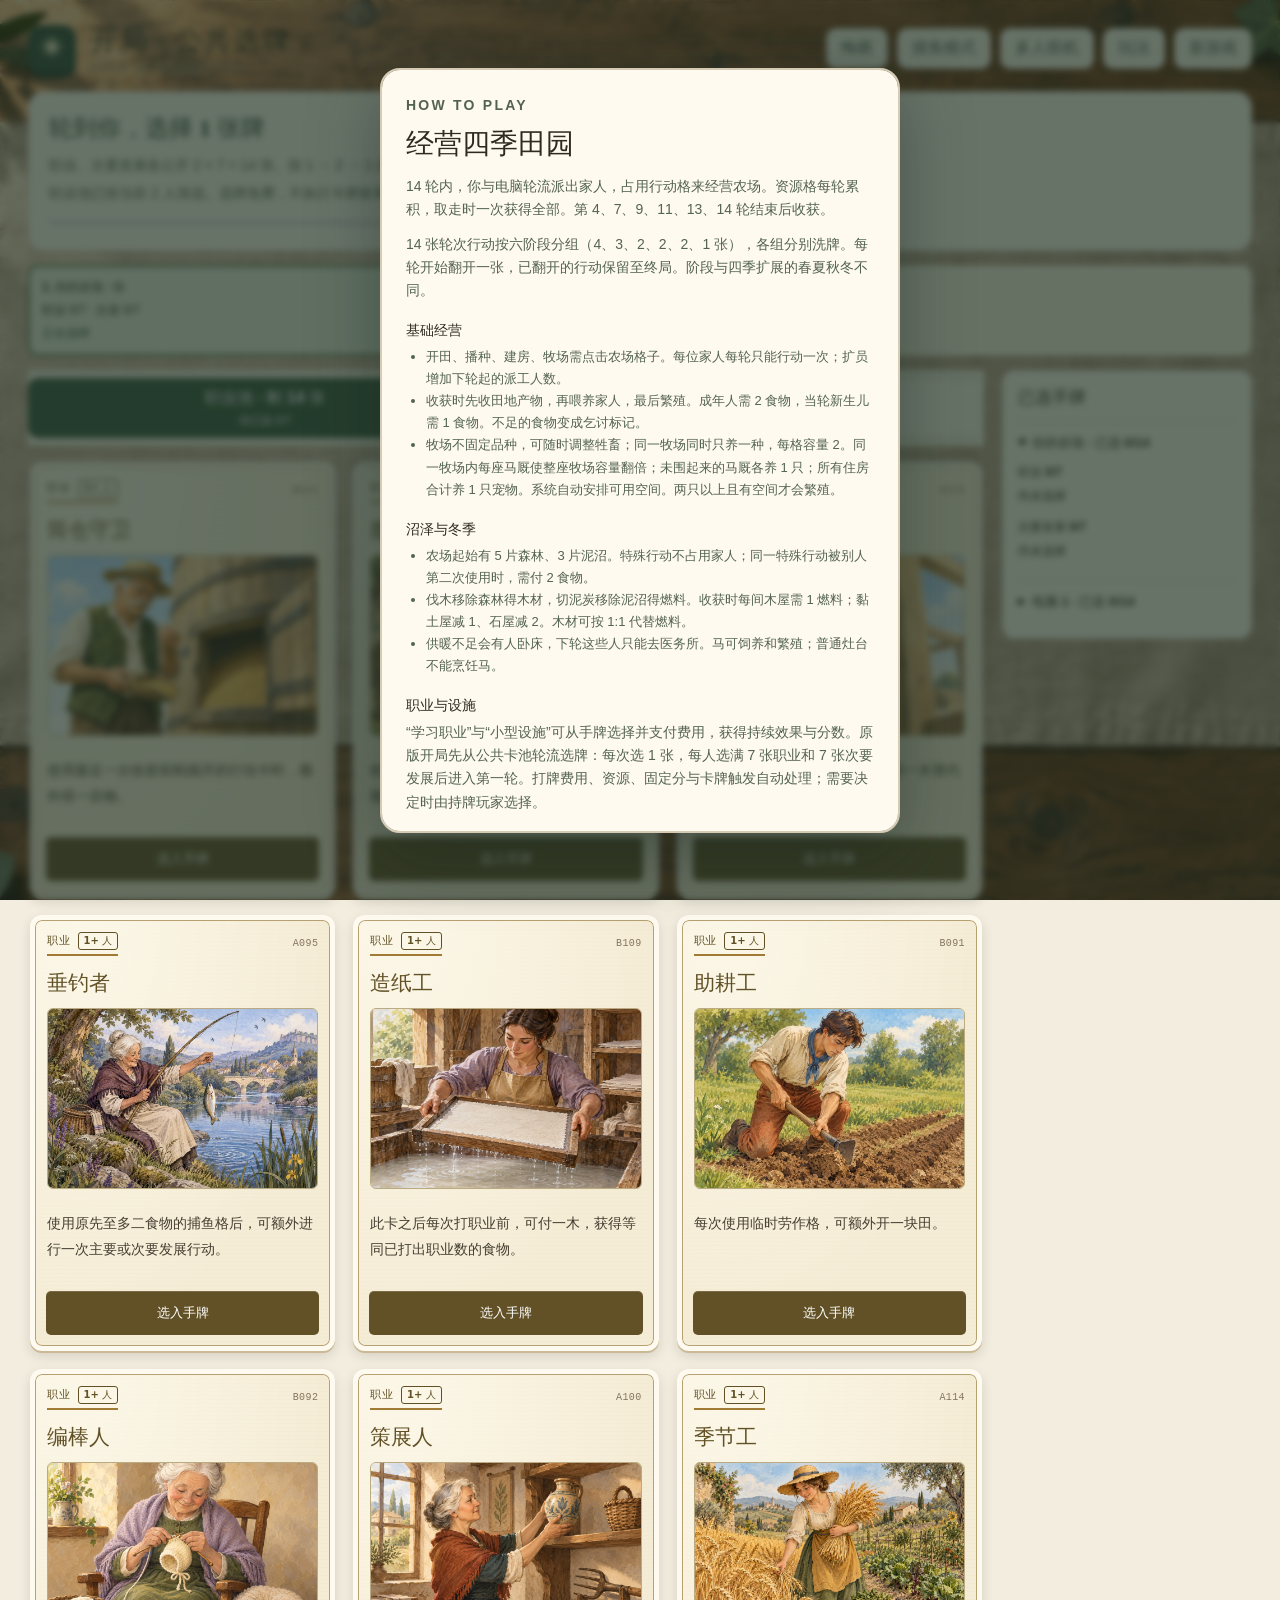
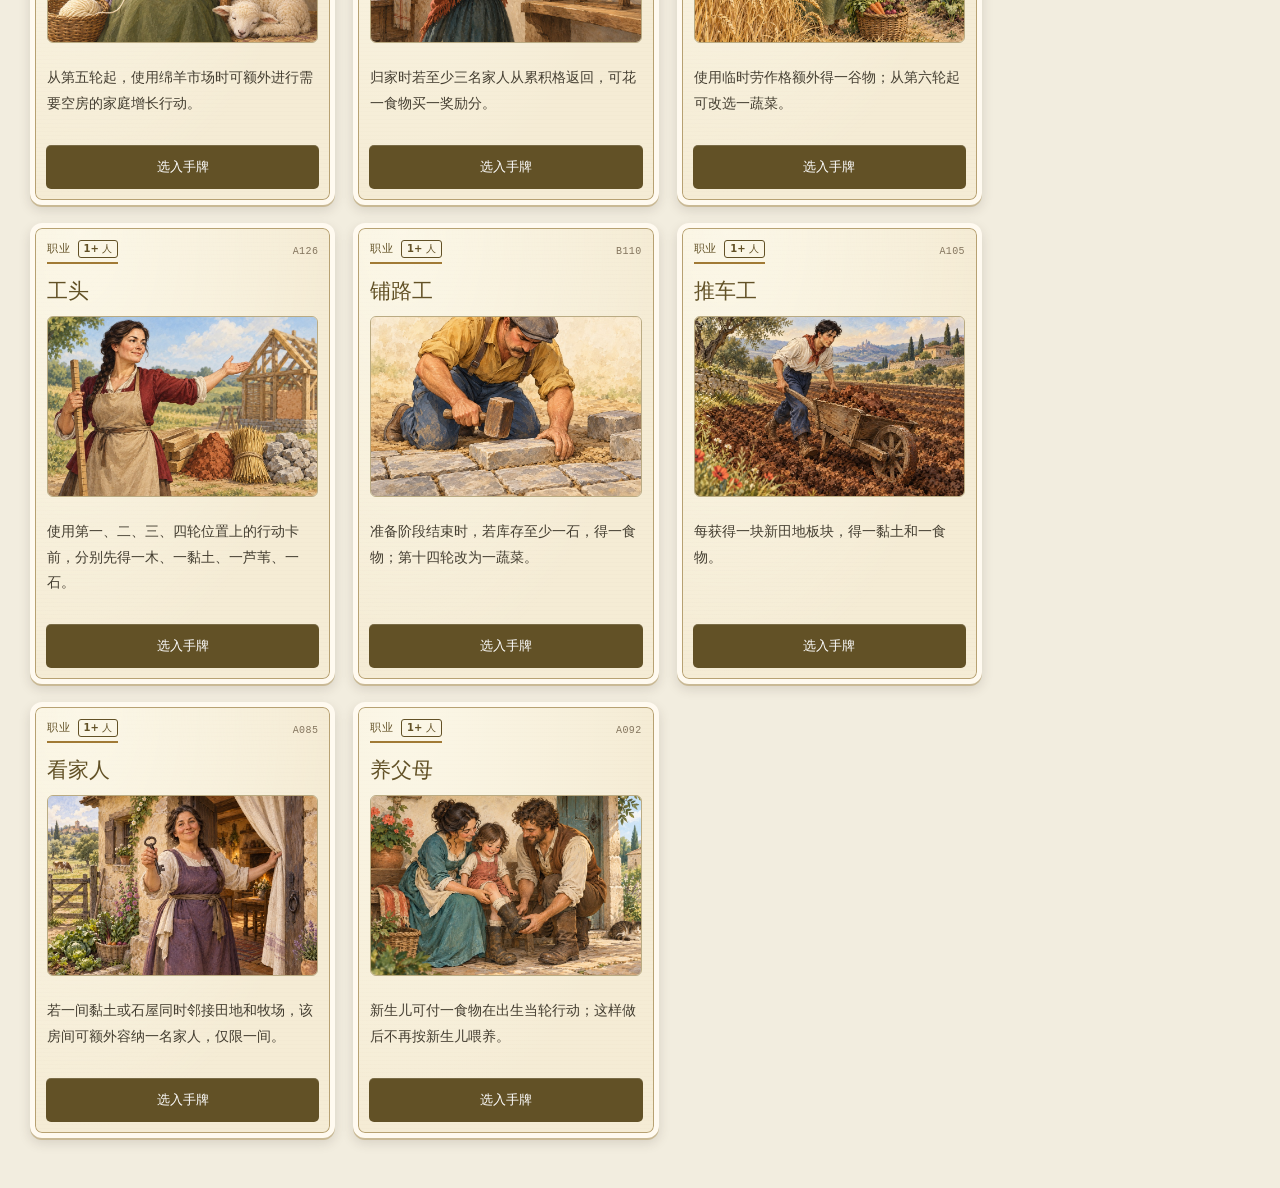
==== commit b1461b3c: "Play cards directly from hand and add unanimous action undo" ====
--- a/play.html
+++ b/play.html
@@ -782,6 +782,17 @@
 .card-activation .primary-btn:disabled{opacity:.55;cursor:not-allowed}
 .farm-card .card-activation small{display:block;margin:0;font-size:11px;line-height:1.5;color:#655d4c;text-align:center}
 
+.card-play-controls{display:grid;gap:7px;margin-top:auto;padding-top:12px;border-top:1px solid #b6a789}
+.card-play-controls button{min-height:44px;width:100%}
+.farm-card .card-play-controls small{margin:0;font-size:12px;line-height:1.5;color:#655d4c}
+.card-play-bar{display:flex;align-items:center;flex-wrap:wrap;gap:8px 16px;padding:10px 16px;background:#e8efdf;border-bottom:1px solid #b5c4a8;font-size:13px}
+.card-play-bar>span{color:#53634b}.card-play-bar button{margin-left:auto}
+.desk-shell .table-major .hand-card.farm-card{flex:0 0 250px}
+
+.undo-voters{display:grid;gap:8px;margin:18px 0}
+.undo-voters>div{display:flex;justify-content:space-between;gap:16px;padding:10px 12px;background:#edf1e7;border-radius:6px}
+.undo-voters span{color:#516745;font-size:13px}
+
 </style></head><body><div id="app"></div><script src="./vendor/peerjs.min.js"></script><script src="./vendor/mammoth.browser.min.js"></script><script>
 // Generated by scripts/import_catalog.py; edit data/original-cards.json.
 window.ORIGINAL_CARD_CATALOG = [{"id":"A001","name":"遮棚","kind":"minor","url":"https://agricola.cloudfree.jp/?p=3424","nameEn":"Shelter","effect":"可立即在仅占一格的牧场里免费建一座马厩。","costs":[{}],"costLabel":"无材料费用","requirement":"无","requirementCode":"ー","points":0,"passing":true,"returnCooking":false,"original":true,"resolution":"automatic"},{"id":"A002","name":"迁移耕作","kind":"minor","url":"https://agricola.cloudfree.jp/?p=3423","nameEn":"Shifting Cultivation","effect":"立即开垦一块田地。","costs":[{"food":2}],"costLabel":"2 食物","requirement":"无","requirementCode":"ー","points":0,"passing":true,"returnCooking":false,"original":true,"resolution":"automatic"},{"id":"A003","name":"裁纸刀","kind":"minor","url":"https://agricola.cloudfree.jp/?p=3422","nameEn":"Paper Knife","effect":"从手牌选三张职业，随机抽取其中一张，免职业费用打出。","costs":[{"wood":1}],"costLabel":"1 木材","requirement":"无","requirementCode":"ー","points":0,"passing":true,"returnCooking":false,"original":true,"resolution":"automatic"},{"id":"A004","name":"踢脚板","kind":"minor","url":"https://agricola.cloudfree.jp/?p=3421","nameEn":"Baseboards","effect":"立即获得与房间数相等的木材；房间多于家人时再加一木。","costs":[{"food":2},{"grain":1}],"costLabel":"2 食物 或 1 谷物","requirement":"无","requirementCode":"ー","points":0,"passing":true,"returnCooking":false,"original":true,"resolution":"automatic"},{"id":"A005","name":"黏土堤","kind":"minor","url":"https://agricola.cloudfree.jp/?p=3420","nameEn":"Clay Embankment","effect":"按库存黏土每满两个获得一个黏土。","costs":[{"food":1}],"costLabel":"1 食物","requirement":"无","requirementCode":"ー","points":0,"passing":true,"returnCooking":false,"original":true,"resolution":"automatic"},{"id":"A006","name":"储物仓","kind":"minor","url":"https://agricola.cloudfree.jp/?p=3419","nameEn":"Storage Barn","effect":"持有水井、木工坊、陶器坊、编篮坊时，分别立即获得一石、一木、一黏土、一芦苇。","costs":[{}],"costLabel":"无材料费用","requirement":"无","requirementCode":"ー","points":0,"passing":true,"returnCooking":false,"original":true,"resolution":"automatic"},{"id":"A007","name":"园艺刀","kind":"minor","url":"https://agricola.cloudfree.jp/?p=3418","nameEn":"Gardener's Knife","effect":"每块谷物田立即给一食物，每块蔬菜田立即给一谷物。","costs":[{"wood":1}],"costLabel":"1 木材","requirement":"无","requirementCode":"ー","points":0,"passing":true,"returnCooking":false,"original":true,"resolution":"automatic"},{"id":"A008","name":"食物篮","kind":"minor","url":"https://agricola.cloudfree.jp/?p=3417","nameEn":"Food Basket","effect":"立即获得一谷物和一蔬菜。","costs":[{"reed":1}],"costLabel":"1 芦苇","requirement":"至少 2 张职业、2 张发展","requirementCode":"職業2と進歩2","points":0,"passing":true,"returnCooking":false,"original":true,"resolution":"automatic"},{"id":"A009","name":"幼畜市场","kind":"minor","url":"https://agricola.cloudfree.jp/?p=3416","nameEn":"Young Animal Market","effect":"立即获得一头牛。","costs":[{"sheep":1}],"costLabel":"1 羊","requirement":"无","requirementCode":"ー","points":0,"passing":true,"returnCooking":false,"original":true,"resolution":"automatic"},{"id":"A010","name":"木板棚","kind":"minor","url":"https://agricola.cloudfree.jp/?p=3415","nameEn":"Wooden Shed","effect":"只可通过主要发展行动打出；提供一人住房，此后不能翻修。","costs":[{"wood":2,"reed":1}],"costLabel":"2 木材、1 芦苇","requirement":"木屋","requirementCode":"まだ木の家","points":0,"passing":false,"returnCooking":false,"original":true,"resolution":"automatic"},{"id":"A011","name":"泥地","kind":"minor","url":"https://agricola.cloudfree.jp/?p=3414","nameEn":"Mud Patch","effect":"打出时得一野猪；每块未播种的田地可养一只野猪。","costs":[{}],"costLabel":"无材料费用","requirement":"无","requirementCode":"ー","points":0,"passing":false,"returnCooking":false,"original":true,"resolution":"automatic"},{"id":"A012","name":"饮水槽","kind":"minor","url":"https://agricola.cloudfree.jp/?p=3413","nameEn":"Drinking Trough","effect":"每个牧场的牲畜容量增加二，与是否有马厩无关。","costs":[{"clay":1}],"costLabel":"1 黏土","requirement":"无","requirementCode":"ー","points":0,"passing":false,"returnCooking":false,"original":true,"resolution":"automatic"},{"id":"A013","name":"翻修公司","kind":"minor","url":"https://agricola.cloudfree.jp/?p=3412","nameEn":"Renovation Company","effect":"先获得三黏土，然后可立即翻修一次，免除建材费用。","costs":[{"wood":4}],"costLabel":"4 木材","requirement":"恰好 2 间木屋","requirementCode":"木の家ちょうど2部屋","points":0,"passing":false,"returnCooking":false,"original":true,"resolution":"automatic"},{"id":"A014","name":"木匠锤","kind":"minor","url":"https://agricola.cloudfree.jp/?p=3411","nameEn":"Carpenter's Hammer","effect":"一次扩建至少两间同材质房屋时，总费用少二芦苇，并少二木、三黏土或四石。","costs":[{"wood":1}],"costLabel":"1 木材","requirement":"无","requirementCode":"ー","points":0,"passing":false,"returnCooking":false,"original":true,"resolution":"automatic"},{"id":"A015","name":"木匠斧","kind":"minor","url":"https://agricola.cloudfree.jp/?p=3410","nameEn":"Carpenter's Axe","effect":"使用木材累积格后，若库存至少七木，可花一木建恰好一座马厩。","costs":[{"wood":1}],"costLabel":"1 木材","requirement":"无","requirementCode":"ー","points":0,"passing":false,"returnCooking":false,"original":true,"resolution":"automatic"},{"id":"A016","name":"夯土","kind":"minor","url":"https://agricola.cloudfree.jp/?p=3409","nameEn":"Rammed Clay","effect":"立即得一黏土；建围栏时可用黏土代替木材。","costs":[{}],"costLabel":"无材料费用","requirement":"无","requirementCode":"ー","points":0,"passing":false,"returnCooking":false,"original":true,"resolution":"automatic"},{"id":"A017","name":"复垦犁","kind":"minor","url":"https://agricola.cloudfree.jp/?p=3408","nameEn":"Reclamation Plow","effect":"下一次从累积格领取牲畜且全部安置后，可开一块田。","costs":[{"wood":1}],"costLabel":"1 木材","requirement":"无","requirementCode":"ー","points":0,"passing":false,"returnCooking":false,"original":true,"resolution":"automatic"},{"id":"A018","name":"轮犁","kind":"minor","url":"https://agricola.cloudfree.jp/?p=3407","nameEn":"Wheel Plow","effect":"整局一次：本轮第一个家人使用开田或耕作格时，可多开两块田。","costs":[{"wood":2}],"costLabel":"2 木材","requirement":"至少 2 张职业","requirementCode":"職業2","points":0,"passing":false,"returnCooking":false,"original":true,"resolution":"automatic"},{"id":"A019","name":"手犁","kind":"minor","url":"https://agricola.cloudfree.jp/?p=3406","nameEn":"Handplow","effect":"当前轮数加五，在那一轮开始时可免费开一块田。","costs":[{"wood":1}],"costLabel":"1 木材","requirement":"无","requirementCode":"ー","points":0,"passing":false,"returnCooking":false,"original":true,"resolution":"automatic"},{"id":"A020","name":"双转犁","kind":"minor","url":"https://agricola.cloudfree.jp/?p=3405","nameEn":"Double-Turn Plow","effect":"立即可开垦至多两块田。","costs":[{"grain":1}],"costLabel":"1 谷物；第 4、5 轮另付 1 食物","requirement":"第 5 轮及以前；第 4、5 轮加付 1 食物","requirementCode":"ラウンド3(5)かその前に出す","points":0,"passing":false,"returnCooking":false,"original":true,"resolution":"automatic"},{"id":"A021","name":"宜居之家","kind":"minor","url":"https://agricola.cloudfree.jp/?p=3404","nameEn":"Family Friendly Home","effect":"扩建行动开始时若房间已经多于家人，额外获得一次家庭增长行动和一食物。","costs":[{}],"costLabel":"无材料费用","requirement":"至少 1 张职业","requirementCode":"職業1","points":0,"passing":false,"returnCooking":false,"original":true,"resolution":"automatic"},{"id":"A022","name":"电报","kind":"minor","url":"https://agricola.cloudfree.jp/?p=3403","nameEn":"Telegram","effect":"当前轮数加剩余围栏数，在对应轮额外派出一名供应区家人，仅该轮有效。","costs":[{"food":2}],"costLabel":"2 食物","requirement":"至少剩余 1 根未使用围栏","requirementCode":"ストックに柵が1本以上ある","points":1,"passing":false,"returnCooking":false,"original":true,"resolution":"automatic"},{"id":"A023","name":"石料公司","kind":"minor","url":"https://agricola.cloudfree.jp/?p=3402","nameEn":"Stone Company","effect":"使用采石场后，额外获得一次主要或次要发展行动，但须支付至少一石。","costs":[{"clay":2,"reed":1}],"costLabel":"2 黏土、1 芦苇","requirement":"无","requirementCode":"ー","points":1,"passing":false,"returnCooking":false,"original":true,"resolution":"automatic"},{"id":"A024","name":"打谷板","kind":"minor","url":"https://agricola.cloudfree.jp/?p=3401","nameEn":"Threshing Board","effect":"每次使用开田或耕作行动格，额外获得一次烤面包行动。","costs":[{"wood":1}],"costLabel":"1 木材","requirement":"至少 2 张职业","requirementCode":"職業2","points":1,"passing":false,"returnCooking":false,"original":true,"resolution":"automatic"},{"id":"A025","name":"摇篮","kind":"minor","url":"https://agricola.cloudfree.jp/?p=3400","nameEn":"Bassinet","effect":"每轮可以再派一名家人到本轮最先使用的非累积格，前提是那里恰好一名家人。","costs":[{"wood":1,"reed":1}],"costLabel":"1 木材、1 芦苇","requirement":"无","requirementCode":"ー","points":0,"passing":false,"returnCooking":false,"original":true,"resolution":"automatic"},{"id":"A026","name":"睡眠角","kind":"minor","url":"https://agricola.cloudfree.jp/?p=3399","nameEn":"Sleeping Corner","effect":"祈愿子嗣行动格即使被一名对手家人占据，你仍可使用。","costs":[{"wood":1}],"costLabel":"1 木材","requirement":"至少 2 块谷物田","requirementCode":"小麦畑2","points":1,"passing":false,"returnCooking":false,"original":true,"resolution":"automatic"},{"id":"A027","name":"烤炉场地","kind":"minor","url":"https://agricola.cloudfree.jp/?p=3398","nameEn":"Oven Site","effect":"得二木，可立即建黏土烤炉或石头烤炉，任一种均只需一黏土加一石。","costs":[{}],"costLabel":"无材料费用","requirement":"同时拥有壁炉和烹饪灶台","requirementCode":"かまどと調理場両方","points":0,"passing":false,"returnCooking":false,"original":true,"resolution":"automatic"},{"id":"A028","name":"森林学校","kind":"minor","url":"https://agricola.cloudfree.jp/?p=3397","nameEn":"Forest School","effect":"学习职业格对你视为空位；职业费用中的每一食物都可用一木替代。","costs":[{"wood":1,"clay":1}],"costLabel":"1 木材、1 黏土","requirement":"无","requirementCode":"ー","points":1,"passing":false,"returnCooking":false,"original":true,"resolution":"automatic"},{"id":"A029","name":"啤酒长凳","kind":"minor","url":"https://agricola.cloudfree.jp/?p=3396","nameEn":"Ale-Benches","effect":"每轮归家阶段可付一谷物换一奖励分；这样做时每位对手获得一食物。","costs":[{"wood":1}],"costLabel":"1 木材","requirement":"至少 2 张职业","requirementCode":"職業2","points":0,"passing":false,"returnCooking":false,"original":true,"resolution":"automatic"},{"id":"A030","name":"烤盘","kind":"minor","url":"https://agricola.cloudfree.jp/?p=3395","nameEn":"Baking Sheet","effect":"每次烤面包时，可另用此卡把恰好一谷物换成二食物和一奖励分。","costs":[{}],"costLabel":"无材料费用","requirement":"没有谷物田","requirementCode":"小麦畑がない","points":0,"passing":false,"returnCooking":false,"original":true,"resolution":"automatic"},{"id":"A031","name":"债券","kind":"minor","url":"https://agricola.cloudfree.jp/?p=3394","nameEn":"Debt Security","effect":"终局每张主要发展给一奖励分，但最多等于未使用农场格数。","costs":[{"food":2}],"costLabel":"2 食物","requirement":"无","requirementCode":"ー","points":0,"passing":false,"returnCooking":false,"original":true,"resolution":"automatic"},{"id":"A032","name":"饲槽","kind":"minor","url":"https://agricola.cloudfree.jp/?p=3393","nameEn":"Manger","effect":"牧场占地达到六、七、八、十格时，终局分别得一、二、三、四奖励分。","costs":[{"wood":2}],"costLabel":"2 木材","requirement":"无","requirementCode":"ー","points":0,"passing":false,"returnCooking":false,"original":true,"resolution":"automatic"},{"id":"A033","name":"广阔乡村","kind":"minor","url":"https://agricola.cloudfree.jp/?p=3392","nameEn":"Big Country","effect":"每个尚未开始的完整轮次，立即给一奖励分及二食物。","costs":[{}],"costLabel":"无材料费用","requirement":"没有空地","requirementCode":"農場スペースが全て使用済み","points":0,"passing":false,"returnCooking":false,"original":true,"resolution":"automatic"},{"id":"A034","name":"修枝剪","kind":"minor","url":"https://agricola.cloudfree.jp/?p=3391","nameEn":"Loppers","effect":"建围栏时可额外花一木并移除库存一根围栏，换二食物及一奖励分。","costs":[{"wood":1}],"costLabel":"1 木材","requirement":"至少 2 张职业","requirementCode":"職業2","points":0,"passing":false,"returnCooking":false,"original":true,"resolution":"automatic"},{"id":"A035","name":"游泳课","kind":"minor","url":"https://agricola.cloudfree.jp/?p=3390","nameEn":"Swimming Class","effect":"归家时若收回捕鱼格上的家人，每名同时归家的新生儿给二奖励分。","costs":[{"food":1}],"costLabel":"1 食物","requirement":"至少 2 张职业","requirementCode":"職業2","points":0,"passing":false,"returnCooking":false,"original":true,"resolution":"automatic"},{"id":"A036","name":"雕花立面","kind":"minor","url":"https://agricola.cloudfree.jp/?p=3389","nameEn":"Facades Carving","effect":"打出时可把食物按一比一换奖励分，最多交换已完成收获的次数。","costs":[{"clay":2}],"costLabel":"2 黏土","requirement":"库存木材不少于当前轮数","requirementCode":"ストックの木材≧現在のラウンド数","points":0,"passing":false,"returnCooking":false,"original":true,"resolution":"automatic"},{"id":"A037","name":"框锯","kind":"minor","url":"https://agricola.cloudfree.jp/?p=3388","nameEn":"Bucksaw","effect":"每次翻修时可额外付一木，得一奖励分和一谷物。","costs":[{"wood":1}],"costLabel":"1 木材","requirement":"无","requirementCode":"ー","points":0,"passing":false,"returnCooking":false,"original":true,"resolution":"automatic"},{"id":"A038","name":"羊毛毯","kind":"minor","url":"https://agricola.cloudfree.jp/?p=3387","nameEn":"Wool Blankets","effect":"终局住房为木屋、黏土屋、石屋时，分别得三、二、零奖励分。","costs":[{}],"costLabel":"无材料费用","requirement":"至少 5 只羊","requirementCode":"羊5","points":0,"passing":false,"returnCooking":false,"original":true,"resolution":"automatic"},{"id":"A039","name":"小教堂","kind":"minor","url":"https://agricola.cloudfree.jp/?p=3386","nameEn":"Chapel","effect":"提供公共行动格，使用者得三奖励分；对手使用前须先给持有者一谷物。","costs":[{"wood":3,"clay":2}],"costLabel":"3 木材、2 黏土","requirement":"至少 2 张职业","requirementCode":"職業2","points":3,"passing":false,"returnCooking":false,"original":true,"resolution":"automatic"},{"id":"A040","name":"陶工院","kind":"minor","url":"https://agricola.cloudfree.jp/?p=3385","nameEn":"Potter's Yard","effect":"每个未使用农场格放一黏土；该格变为已使用时领取，可立即把这枚黏土换二食物。","costs":[{"wood":1,"reed":1}],"costLabel":"1 木材、1 芦苇","requirement":"至多 7 块空地","requirementCode":"未使用の農場が7スペース以下","points":0,"passing":false,"returnCooking":false,"original":true,"resolution":"automatic"},{"id":"A041","name":"蔬菜切片器","kind":"minor","url":"https://agricola.cloudfree.jp/?p=3384","nameEn":"Vegetable Slicer","effect":"每次把壁炉升级为烹饪灶台，得二木和一蔬菜；不追溯先前升级。","costs":[{"wood":1}],"costLabel":"1 木材","requirement":"无","requirementCode":"ー","points":0,"passing":false,"returnCooking":false,"original":true,"resolution":"automatic"},{"id":"A042","name":"林湖小屋","kind":"minor","url":"https://agricola.cloudfree.jp/?p=3383","nameEn":"Forest Lake Hut","effect":"使用捕鱼格额外得一木；使用森林格额外得一食物。","costs":[{"clay":2}],"costLabel":"2 黏土","requirement":"无","requirementCode":"ー","points":1,"passing":false,"returnCooking":false,"original":true,"resolution":"automatic"},{"id":"A043","name":"农家肥","kind":"minor","url":"https://agricola.cloudfree.jp/?p=3382","nameEn":"Farmyard Manure","effect":"一次建至少一座马厩后，在接下来三轮各预留一食物，轮初领取。","costs":[{}],"costLabel":"无材料费用","requirement":"至少 1 只牲畜","requirementCode":"家畜1","points":0,"passing":false,"returnCooking":false,"original":true,"resolution":"automatic"},{"id":"A044","name":"池塘小屋","kind":"minor","url":"https://agricola.cloudfree.jp/?p=3381","nameEn":"Pond Hut","effect":"接下来三轮的轮初各领取一食物。","costs":[{"wood":1}],"costLabel":"1 木材","requirement":"恰好 2 张职业","requirementCode":"ちょうど職業2","points":1,"passing":false,"returnCooking":false,"original":true,"resolution":"automatic"},{"id":"A045","name":"消防池","kind":"minor","url":"https://agricola.cloudfree.jp/?p=3380","nameEn":"Fire Protection Pond","effect":"住房首次不再为木屋时，安排接下来六轮的轮初各领取一食物。","costs":[{"food":1}],"costLabel":"1 食物","requirement":"木屋","requirementCode":"まだ木の家","points":0,"passing":false,"returnCooking":false,"original":true,"resolution":"automatic"},{"id":"A046","name":"爪刀","kind":"minor","url":"https://agricola.cloudfree.jp/?p=3379","nameEn":"Claw Knife","effect":"每次使用绵羊市场，接下来两轮的轮初各领取一食物。","costs":[{"wood":1}],"costLabel":"1 木材","requirement":"恰好 1 个牧场","requirementCode":"ちょうど牧場1","points":0,"passing":false,"returnCooking":false,"original":true,"resolution":"automatic"},{"id":"A047","name":"棚架","kind":"minor","url":"https://agricola.cloudfree.jp/?p=3378","nameEn":"Trellises","effect":"按已建围栏根数，从下一轮起连续预留同样轮数的一食物。","costs":[{"wood":1}],"costLabel":"1 木材","requirement":"无","requirementCode":"ー","points":0,"passing":false,"returnCooking":false,"original":true,"resolution":"automatic"},{"id":"A048","name":"刨木架","kind":"minor","url":"https://agricola.cloudfree.jp/?p=3377","nameEn":"Shaving Horse","effect":"每次获得木材后，库存达到五木可付一木换三食物；达到七木则必须交换。","costs":[{"wood":1}],"costLabel":"1 木材","requirement":"无","requirementCode":"ー","points":0,"passing":false,"returnCooking":false,"original":true,"resolution":"automatic"},{"id":"A049","name":"鸟巢","kind":"minor","url":"https://agricola.cloudfree.jp/?p=3376","nameEn":"Nest Site","effect":"准备阶段向非空的芦苇岸增加一芦苇时，你得一食物。","costs":[{"food":1}],"costLabel":"1 食物","requirement":"至少 1 张职业","requirementCode":"職業1","points":0,"passing":false,"returnCooking":false,"original":true,"resolution":"automatic"},{"id":"A050","name":"牛奶罐","kind":"minor","url":"https://agricola.cloudfree.jp/?p=3375","nameEn":"Milk Jug","effect":"任何玩家使用牛市场时，你得三食物，其他每位玩家各得一食物。","costs":[{"clay":1}],"costLabel":"1 黏土","requirement":"无","requirementCode":"ー","points":0,"passing":false,"returnCooking":false,"original":true,"resolution":"automatic"},{"id":"A051","name":"流网船","kind":"minor","url":"https://agricola.cloudfree.jp/?p=3374","nameEn":"Drift-Net Boat","effect":"每次使用捕鱼格额外得二食物。","costs":[{"wood":1,"reed":1}],"costLabel":"1 木材、1 芦苇","requirement":"无","requirementCode":"ー","points":1,"passing":false,"returnCooking":false,"original":true,"resolution":"automatic"},{"id":"A052","name":"投斧","kind":"minor","url":"https://agricola.cloudfree.jp/?p=3373","nameEn":"Throwing Axe","effect":"使用木材累积格时，若野猪市场至少有一猪，额外得二食物。","costs":[{"wood":1}],"costLabel":"1 木材","requirement":"第 7 轮及以后","requirementCode":"ラウンド7またはその後に出す","points":0,"passing":false,"returnCooking":false,"original":true,"resolution":"automatic"},{"id":"A053","name":"烟斗","kind":"minor","url":"https://agricola.cloudfree.jp/?p=3372","nameEn":"Claypipe","effect":"本轮工作阶段获得至少七份建材时，归家阶段得二食物。","costs":[{"clay":1}],"costLabel":"1 黏土","requirement":"无","requirementCode":"ー","points":0,"passing":false,"returnCooking":false,"original":true,"resolution":"automatic"},{"id":"A054","name":"借贷","kind":"minor","url":"https://agricola.cloudfree.jp/?p=3371","nameEn":"Credit","effect":"立即得五食物；每个没有收获的轮末须付一食物，否则拿一乞讨标记。","costs":[{}],"costLabel":"无材料费用","requirement":"至多 3 张职业","requirementCode":"職業3以下","points":0,"passing":false,"returnCooking":false,"original":true,"resolution":"automatic"},{"id":"A055","name":"杂物间","kind":"minor","url":"https://agricola.cloudfree.jp/?p=3370","nameEn":"Junk Room","effect":"每次建成发展卡后得一食物，包括此卡本身。","costs":[{"wood":1,"clay":1}],"costLabel":"1 木材、1 黏土","requirement":"无","requirementCode":"ー","points":0,"passing":false,"returnCooking":false,"original":true,"resolution":"automatic"},{"id":"A056","name":"篮子","kind":"minor","url":"https://agricola.cloudfree.jp/?p=3369","nameEn":"Basket","effect":"取木后可把其中二木放回该累积格，换三食物。","costs":[{"reed":1}],"costLabel":"1 芦苇","requirement":"无","requirementCode":"ー","points":0,"passing":false,"returnCooking":false,"original":true,"resolution":"automatic"},{"id":"A057","name":"挤奶厅","kind":"minor","url":"https://agricola.cloudfree.jp/?p=3368","nameEn":"Milking Parlor","effect":"打出时，羊达到一、三、四只，分别得二、三、四食物；牛达到一、二、三头也分别得二、三、四食物，两项相加。","costs":[{"wood":2}],"costLabel":"2 木材","requirement":"至少 4 块空地","requirementCode":"未使用の農場スペース4以上","points":1,"passing":false,"returnCooking":false,"original":true,"resolution":"automatic"},{"id":"A058","name":"芦笋刀","kind":"minor","url":"https://agricola.cloudfree.jp/?p=3367","nameEn":"Asparagus Knife","effect":"第八、十、十二轮归家阶段，可从一块蔬菜田取一蔬菜，并可立即换三食物及一奖励分。","costs":[{"wood":1}],"costLabel":"1 木材","requirement":"无","requirementCode":"ー","points":0,"passing":false,"returnCooking":false,"original":true,"resolution":"automatic"},{"id":"A059","name":"培土器","kind":"minor","url":"https://agricola.cloudfree.jp/?p=3366","nameEn":"Potato Ridger","effect":"收获蔬菜后，库存至少三菜可把恰好一菜换六食物；至少四菜则必须交换。","costs":[{"wood":1}],"costLabel":"1 木材","requirement":"无","requirementCode":"ー","points":0,"passing":false,"returnCooking":false,"original":true,"resolution":"automatic"},{"id":"A060","name":"东方壁炉","kind":"minor","url":"https://agricola.cloudfree.jp/?p=3365","nameEn":"Oriental Fireplace","effect":"随时可把一菜、一羊、一牛分别换四、三、五食物；烤面包时一谷物换二食物。","costs":[{}],"costLabel":"归还一张壁炉或烹饪灶台","requirement":"无","requirementCode":"ー","points":1,"passing":false,"returnCooking":true,"original":true,"resolution":"automatic"},{"id":"A061","name":"扬谷扇","kind":"minor","url":"https://agricola.cloudfree.jp/?p=3364","nameEn":"Winnowing Fan","effect":"每次收获的田地阶段后，可用烘焙设施把恰好一谷物转为食物；这不算烤面包行动。","costs":[{"reed":1}],"costLabel":"1 芦苇","requirement":"拥有烤面包发展牌","requirementCode":":パン:進歩","points":0,"passing":false,"returnCooking":false,"original":true,"resolution":"automatic"},{"id":"A062","name":"啤酒桶","kind":"minor","url":"https://agricola.cloudfree.jp/?p=3363","nameEn":"Beer Keg","effect":"喂养阶段可付一、二或三谷物，均得三食物，并分别得零、一、二奖励分。","costs":[{"wood":1}],"costLabel":"1 木材","requirement":"库存至少 2 谷物","requirementCode":"ストックに小麦2","points":0,"passing":false,"returnCooking":false,"original":true,"resolution":"automatic"},{"id":"A063","name":"荷兰风车","kind":"minor","url":"https://agricola.cloudfree.jp/?p=3362","nameEn":"Dutch Windmill","effect":"在紧接收获之后的轮次烤面包，每次额外得三食物。","costs":[{"wood":2,"stone":2}],"costLabel":"2 木材、2 石料","requirement":"无","requirementCode":"ー","points":2,"passing":false,"returnCooking":false,"original":true,"resolution":"automatic"},{"id":"A064","name":"大麦磨坊","kind":"minor","url":"https://agricola.cloudfree.jp/?p=3361","nameEn":"Barley Mill","effect":"收获田地阶段，每块实际收获的谷物田给一食物。","costs":[{"wood":1,"clay":4},{"wood":1,"stone":2}],"costLabel":"1 木材、4 黏土 或 1 木材、2 石料","requirement":"无","requirementCode":"ー","points":1,"passing":false,"returnCooking":false,"original":true,"resolution":"automatic"},{"id":"A065","name":"种子丸","kind":"minor","url":"https://agricola.cloudfree.jp/?p=3360","nameEn":"Seed Pellets","effect":"每次进行不受限制的播种行动前，先得一谷物。","costs":[{}],"costLabel":"无材料费用","requirement":"至少 3 块田","requirementCode":"畑3","points":0,"passing":false,"returnCooking":false,"original":true,"resolution":"automatic"},{"id":"A066","name":"饲料碟","kind":"minor","url":"https://agricola.cloudfree.jp/?p=3359","nameEn":"Feeding Dish","effect":"使用牲畜累积格时，若此前已拥有同类牲畜，得一谷物。","costs":[{"wood":1}],"costLabel":"1 木材","requirement":"无","requirementCode":"ー","points":0,"passing":false,"returnCooking":false,"original":true,"resolution":"automatic"},{"id":"A067","name":"谷物勺","kind":"minor","url":"https://agricola.cloudfree.jp/?p=3358","nameEn":"Corn Scoop","effect":"每次使用谷物种子格，额外得一谷物。","costs":[{"wood":1}],"costLabel":"1 木材","requirement":"无","requirementCode":"ー","points":0,"passing":false,"returnCooking":false,"original":true,"resolution":"automatic"},{"id":"A068","name":"芦笋礼物","kind":"minor","url":"https://agricola.cloudfree.jp/?p=3357","nameEn":"Asparagus Gift","effect":"一次建造围栏根数不少于当前轮数时，得一蔬菜。","costs":[{}],"costLabel":"无材料费用","requirement":"至少 1 块空田","requirementCode":"何も植えていない畑1","points":0,"passing":false,"returnCooking":false,"original":true,"resolution":"automatic"},{"id":"A069","name":"大温室","kind":"minor","url":"https://agricola.cloudfree.jp/?p=3356","nameEn":"Large Greenhouse","effect":"当前轮数加四、七、九，对应轮初各领取一蔬菜。","costs":[{"wood":2}],"costLabel":"2 木材","requirement":"至少 2 张职业","requirementCode":"職業2","points":0,"passing":false,"returnCooking":false,"original":true,"resolution":"automatic"},{"id":"A070","name":"升降机","kind":"minor","url":"https://agricola.cloudfree.jp/?p=3355","nameEn":"Lifting Machine","effect":"不发生收获的轮末，可从一块蔬菜田取一菜进库存，不算田地阶段。","costs":[{"wood":1}],"costLabel":"1 木材","requirement":"至少 3 块田","requirementCode":"畑3","points":0,"passing":false,"returnCooking":false,"original":true,"resolution":"automatic"},{"id":"A071","name":"清地铲","kind":"minor","url":"https://agricola.cloudfree.jp/?p=3354","nameEn":"Clearing Spade","effect":"随时可将一块至少有两个作物的田中的一个作物，移到一块空田。","costs":[{"wood":1}],"costLabel":"1 木材","requirement":"无","requirementCode":"ー","points":0,"passing":false,"returnCooking":false,"original":true,"resolution":"automatic"},{"id":"A072","name":"钙肥","kind":"minor","url":"https://agricola.cloudfree.jp/?p=3353","nameEn":"Calcium Fertilizers","effect":"每次使用采石場，对每块只种一种作物的已播种田补一个同类作物。","costs":[{}],"costLabel":"无材料费用","requirement":"没有田地","requirementCode":"畑タイルなし","points":0,"passing":false,"returnCooking":false,"original":true,"resolution":"automatic"},{"id":"A073","name":"农用肥料","kind":"minor","url":"https://agricola.cloudfree.jp/?p=3352","nameEn":"Agricultural Fertilizers","effect":"一次行动使至少两个未使用农场格变为已使用后，额外获得一次播种行动。","costs":[{}],"costLabel":"无材料费用","requirement":"至少 1 个牧场","requirementCode":"牧場1","points":0,"passing":false,"returnCooking":false,"original":true,"resolution":"automatic"},{"id":"A074","name":"马厩树","kind":"minor","url":"https://agricola.cloudfree.jp/?p=3351","nameEn":"Stable Tree","effect":"一次建至少一座马厩后，接下来三轮轮初各领取一木。","costs":[{"wood":1}],"costLabel":"1 木材","requirement":"无","requirementCode":"ー","points":0,"passing":false,"returnCooking":false,"original":true,"resolution":"automatic"},{"id":"A075","name":"锯木厂","kind":"minor","url":"https://agricola.cloudfree.jp/?p=3350","nameEn":"Lumber Mill","effect":"所有发展卡的木材费用减少一。","costs":[{"stone":2}],"costLabel":"2 石料","requirement":"至多 3 张职业","requirementCode":"職業3以下","points":2,"passing":false,"returnCooking":false,"original":true,"resolution":"automatic"},{"id":"A076","name":"土坯","kind":"minor","url":"https://agricola.cloudfree.jp/?p=3349","nameEn":"Cob","effect":"每轮工作阶段开始时，若库存有黏土，可付一谷物换二黏土及一食物。","costs":[{"food":1}],"costLabel":"1 食物","requirement":"无","requirementCode":"ー","points":0,"passing":false,"returnCooking":false,"original":true,"resolution":"automatic"},{"id":"A077","name":"灰斗","kind":"minor","url":"https://agricola.cloudfree.jp/?p=3348","nameEn":"Hod","effect":"立即得一黏土；任何玩家使用野猪市场时，你再得二黏土。","costs":[{"wood":1}],"costLabel":"1 木材","requirement":"无","requirementCode":"ー","points":0,"passing":false,"returnCooking":false,"original":true,"resolution":"automatic"},{"id":"A078","name":"独木舟","kind":"minor","url":"https://agricola.cloudfree.jp/?p=3347","nameEn":"Canoe","effect":"每次使用捕鱼格，额外得一食物与一芦苇。","costs":[{"wood":2}],"costLabel":"2 木材","requirement":"至少 1 张职业","requirementCode":"職業1","points":1,"passing":false,"returnCooking":false,"original":true,"resolution":"automatic"},{"id":"A079","name":"园艺锄","kind":"minor","url":"https://agricola.cloudfree.jp/?p=3346","nameEn":"Garden Hoe","effect":"不受限制的播种行动中，若至少一块田种蔬菜，得一黏土和一石。","costs":[{"wood":1}],"costLabel":"1 木材","requirement":"无","requirementCode":"ー","points":0,"passing":false,"returnCooking":false,"original":true,"resolution":"automatic"},{"id":"A080","name":"石钳","kind":"minor","url":"https://agricola.cloudfree.jp/?p=3345","nameEn":"Stone Tongs","effect":"每次使用石料累积格，额外得一石。","costs":[{"wood":1}],"costLabel":"1 木材","requirement":"无","requirementCode":"ー","points":0,"passing":false,"returnCooking":false,"original":true,"resolution":"automatic"},{"id":"A081","name":"临时仓库","kind":"minor","url":"https://agricola.cloudfree.jp/?p=3344","nameEn":"Interim Storage","effect":"使用黏土、芦苇、石料累积格时，分别在卡上存一木、一黏土、一芦苇；第七、十一、十四轮初全部领回。","costs":[{"food":2}],"costLabel":"2 食物","requirement":"无","requirementCode":"ー","points":0,"passing":false,"returnCooking":false,"original":true,"resolution":"automatic"},{"id":"A082","name":"工作凭证","kind":"minor","url":"https://agricola.cloudfree.jp/?p=3343","nameEn":"Work Certificate","effect":"每次使用行动格后，可从至少有四份建材的一个累积格取一份建材。","costs":[{}],"costLabel":"无材料费用","requirement":"至少 3 张职业","requirementCode":"職業3","points":0,"passing":false,"returnCooking":false,"original":true,"resolution":"automatic"},{"id":"A083","name":"牧羊钩","kind":"minor","url":"https://agricola.cloudfree.jp/?p=3342","nameEn":"Shepherd's Crook","effect":"每次新围出占地至少四格的牧场，立即在该牧场获得二羊。","costs":[{"wood":1}],"costLabel":"1 木材","requirement":"无","requirementCode":"ー","points":0,"passing":false,"returnCooking":false,"original":true,"resolution":"automatic"},{"id":"A084","name":"青贮饲料","kind":"minor","url":"https://agricola.cloudfree.jp/?p=3341","nameEn":"Silage","effect":"不接收获的归家阶段，可付一谷物，让恰好一种牲畜繁殖；谷物也可从田中拿取。","costs":[{}],"costLabel":"无材料费用","requirement":"至少 2 块田","requirementCode":"畑2","points":0,"passing":false,"returnCooking":false,"original":true,"resolution":"automatic"},{"id":"A085","name":"看家人","kind":"occupation","url":"https://agricola.cloudfree.jp/?p=3340","nameEn":"Homekeeper","effect":"若一间黏土或石屋同时邻接田地和牧场，该房间可额外容纳一名家人，仅限一间。","costs":[{}],"costLabel":"无材料费用","requirement":"无","requirementCode":"ー","points":0,"passing":false,"returnCooking":false,"original":true,"resolution":"automatic","minPlayers":1},{"id":"A086","name":"驯兽师","kind":"occupation","url":"https://agricola.cloudfree.jp/?p=3339","nameEn":"Animal Tamer","effect":"立即选得一木或一谷物；每间房可养一只牲畜，替代全屋仅一只的宠物限制。","costs":[{}],"costLabel":"无材料费用","requirement":"无","requirementCode":"ー","points":0,"passing":false,"returnCooking":false,"original":true,"resolution":"automatic","minPlayers":1},{"id":"A087","name":"保护修缮师","kind":"occupation","url":"https://agricola.cloudfree.jp/?p=3338","nameEn":"Conservator","effect":"木屋可以直接翻修成石屋，无须先变黏土屋。","costs":[{}],"costLabel":"无材料费用","requirement":"无","requirementCode":"ー","points":0,"passing":false,"returnCooking":false,"original":true,"resolution":"automatic","minPlayers":1},{"id":"A088","name":"围篱工","kind":"occupation","url":"https://agricola.cloudfree.jp/?p=3337","nameEn":"Hedge Keeper","effect":"每次建围栏时，最多三根围栏免木材费用。","costs":[{}],"costLabel":"无材料费用","requirement":"无","requirementCode":"ー","points":0,"passing":false,"returnCooking":false,"original":true,"resolution":"automatic","minPlayers":1},{"id":"A089","name":"马厩规划师","kind":"occupation","url":"https://agricola.cloudfree.jp/?p=3336","nameEn":"Stable Planner","effect":"当前轮数加三、六、九，对应轮初各可免费建一座马厩。","costs":[{}],"costLabel":"无材料费用","requirement":"无","requirementCode":"ー","points":0,"passing":false,"returnCooking":false,"original":true,"resolution":"automatic","minPlayers":1},{"id":"A090","name":"犁车夫","kind":"occupation","url":"https://agricola.cloudfree.jp/?p=3335","nameEn":"Plow Driver","effect":"住进石屋后，每轮开始可花一食物开一块田。","costs":[{}],"costLabel":"无材料费用","requirement":"无","requirementCode":"ー","points":0,"passing":false,"returnCooking":false,"original":true,"resolution":"automatic","minPlayers":1},{"id":"A091","name":"轮耕者","kind":"occupation","url":"https://agricola.cloudfree.jp/?p=3334","nameEn":"Shifting Cultivator","effect":"使用木材累积格时，可额外花三食物开一块田。","costs":[{}],"costLabel":"无材料费用","requirement":"无","requirementCode":"ー","points":0,"passing":false,"returnCooking":false,"original":true,"resolution":"automatic","minPlayers":1},{"id":"A092","name":"养父母","kind":"occupation","url":"https://agricola.cloudfree.jp/?p=3333","nameEn":"Adoptive Parents","effect":"新生儿可付一食物在出生当轮行动；这样做后不再按新生儿喂养。","costs":[{}],"costLabel":"无材料费用","requirement":"无","requirementCode":"ー","points":0,"passing":false,"returnCooking":false,"original":true,"resolution":"automatic","minPlayers":1},{"id":"A093","name":"制床工","kind":"occupation","url":"https://agricola.cloudfree.jp/?p=3332","nameEn":"Bed Maker","effect":"每次扩建后，可付一木与一谷物，立即获得一次需要空房的家庭增长行动。","costs":[{}],"costLabel":"无材料费用","requirement":"无","requirementCode":"ー","points":0,"passing":false,"returnCooking":false,"original":true,"resolution":"automatic","minPlayers":1},{"id":"A094","name":"懒播种人","kind":"occupation","url":"https://agricola.cloudfree.jp/?p=3331","nameEn":"Lazy Sowman","effect":"自己回合放弃不受限制的播种行动时，可立即再派一名家人，允许进入已占用行动格。","costs":[{}],"costLabel":"无材料费用","requirement":"无","requirementCode":"ー","points":0,"passing":false,"returnCooking":false,"original":true,"resolution":"automatic","minPlayers":1},{"id":"A095","name":"垂钓者","kind":"occupation","url":"https://agricola.cloudfree.jp/?p=3330","nameEn":"Angler","effect":"使用原先至多二食物的捕鱼格后，可额外进行一次主要或次要发展行动。","costs":[{}],"costLabel":"无材料费用","requirement":"无","requirementCode":"ー","points":0,"passing":false,"returnCooking":false,"original":true,"resolution":"automatic","minPlayers":1},{"id":"A096","name":"任务工匠","kind":"occupation","url":"https://agricola.cloudfree.jp/?p=3329","nameEn":"Task Artisan","effect":"打出此卡时，以及准备阶段每出现一个石料累积行动格，得一木并获得一次次要发展行动。","costs":[{}],"costLabel":"无材料费用","requirement":"无","requirementCode":"ー","points":0,"passing":false,"returnCooking":false,"original":true,"resolution":"automatic","minPlayers":1},{"id":"A097","name":"新学员","kind":"occupation","url":"https://agricola.cloudfree.jp/?p=3328","nameEn":"Freshman","effect":"获得烤面包行动时，可改为免费打出一张职业。","costs":[{}],"costLabel":"无材料费用","requirement":"无","requirementCode":"ー","points":0,"passing":false,"returnCooking":false,"original":true,"resolution":"automatic","minPlayers":1},{"id":"A098","name":"马厩建筑师","kind":"occupation","url":"https://agricola.cloudfree.jp/?p=3327","nameEn":"Stable Architect","effect":"终局每座没有围栏包围的马厩给一奖励分。","costs":[{}],"costLabel":"无材料费用","requirement":"无","requirementCode":"ー","points":0,"passing":false,"returnCooking":false,"original":true,"resolution":"automatic","minPlayers":1},{"id":"A099","name":"合牧人","kind":"occupation","url":"https://agricola.cloudfree.jp/?p=3326","nameEn":"Fellow Grazer","effect":"终局每个占地至少三格的牧场给二奖励分。","costs":[{}],"costLabel":"无材料费用","requirement":"无","requirementCode":"ー","points":0,"passing":false,"returnCooking":false,"original":true,"resolution":"automatic","minPlayers":1},{"id":"A100","name":"策展人","kind":"occupation","url":"https://agricola.cloudfree.jp/?p=3325","nameEn":"Curator","effect":"归家时若至少三名家人从累积格返回，可花一食物买一奖励分。","costs":[{}],"costLabel":"无材料费用","requirement":"无","requirementCode":"ー","points":0,"passing":false,"returnCooking":false,"original":true,"resolution":"automatic","minPlayers":1},{"id":"A101","name":"厨具供应商","kind":"occupation","url":"https://agricola.cloudfree.jp/?p=3324","nameEn":"Cookery Outfitter","effect":"终局每张烹饪类发展卡给一奖励分。","costs":[{}],"costLabel":"无材料费用","requirement":"无","requirementCode":"ー","points":0,"passing":false,"returnCooking":false,"original":true,"resolution":"automatic","minPlayers":1},{"id":"A102","name":"杂货商","kind":"occupation","url":"https://agricola.cloudfree.jp/?p=3323","nameEn":"Grocer","effect":"卡上依次放木、谷物、芦苇、石、菜、黏土、芦苇、菜；随时可花一食物买当前最上层物品。","costs":[{}],"costLabel":"无材料费用","requirement":"无","requirementCode":"ー","points":0,"passing":false,"returnCooking":false,"original":true,"resolution":"automatic","minPlayers":1},{"id":"A103","name":"码头商贩","kind":"occupation","url":"https://agricola.cloudfree.jp/?p=3322","nameEn":"Portmonger","effect":"从食物累积格取一、二、至少三食物时，分别额外得一菜、一谷物、一芦苇。","costs":[{}],"costLabel":"无材料费用","requirement":"无","requirementCode":"ー","points":0,"passing":false,"returnCooking":false,"original":true,"resolution":"automatic","minPlayers":1},{"id":"A104","name":"采木人","kind":"occupation","url":"https://agricola.cloudfree.jp/?p=3321","nameEn":"Wood Harvester","effect":"收获田地阶段，每个恰好二木的木材累积格给一木，每个至少三木的格给一食物。","costs":[{}],"costLabel":"无材料费用","requirement":"无","requirementCode":"ー","points":0,"passing":false,"returnCooking":false,"original":true,"resolution":"automatic","minPlayers":1},{"id":"A105","name":"推车工","kind":"occupation","url":"https://agricola.cloudfree.jp/?p=3320","nameEn":"Barrow Pusher","effect":"每获得一块新田地板块，得一黏土和一食物。","costs":[{}],"costLabel":"无材料费用","requirement":"无","requirementCode":"ー","points":0,"passing":false,"returnCooking":false,"original":true,"resolution":"automatic","minPlayers":1},{"id":"A106","name":"撒肥工","kind":"occupation","url":"https://agricola.cloudfree.jp/?p=3319","nameEn":"Slurry Spreader","effect":"收获时取走田里最后一个谷物或蔬菜，分别额外得二食物或一食物。","costs":[{}],"costLabel":"无材料费用","requirement":"无","requirementCode":"ー","points":0,"passing":false,"returnCooking":false,"original":true,"resolution":"automatic","minPlayers":1},{"id":"A107","name":"捕手","kind":"occupation","url":"https://agricola.cloudfree.jp/?p=3318","nameEn":"Catcher","effect":"本轮第一、二、三名家人进入恰好五、四、三份建材的累积格时，分别得一食物。","costs":[{}],"costLabel":"无材料费用","requirement":"无","requirementCode":"ー","points":0,"passing":false,"returnCooking":false,"original":true,"resolution":"automatic","minPlayers":1},{"id":"A108","name":"采蘑菇人","kind":"occupation","url":"https://agricola.cloudfree.jp/?p=3317","nameEn":"Mushroom Collector","effect":"取木后可将一木放回该累积格，换二食物。","costs":[{}],"costLabel":"无材料费用","requirement":"无","requirementCode":"ー","points":0,"passing":false,"returnCooking":false,"original":true,"resolution":"automatic","minPlayers":1},{"id":"A109","name":"小商人","kind":"occupation","url":"https://agricola.cloudfree.jp/?p=3316","nameEn":"Small Trader","effect":"用主要或次要发展行动打出手牌发展卡时，额外得三食物。","costs":[{}],"costLabel":"无材料费用","requirement":"无","requirementCode":"ー","points":0,"passing":false,"returnCooking":false,"original":true,"resolution":"automatic","minPlayers":1},{"id":"A110","name":"抹灰工","kind":"occupation","url":"https://agricola.cloudfree.jp/?p=3315","nameEn":"Roughcaster","effect":"一次建至少一间黏土屋，或把黏土屋翻修为石屋，得三食物。","costs":[{}],"costLabel":"无材料费用","requirement":"无","requirementCode":"ー","points":0,"passing":false,"returnCooking":false,"original":true,"resolution":"automatic","minPlayers":1},{"id":"A111","name":"砌墙工","kind":"occupation","url":"https://agricola.cloudfree.jp/?p=3314","nameEn":"Wall Builder","effect":"每次扩建至少一间房后，可安排接下来四轮轮初各得一食物。","costs":[{}],"costLabel":"无材料费用","requirement":"无","requirementCode":"ー","points":0,"passing":false,"returnCooking":false,"original":true,"resolution":"automatic","minPlayers":1},{"id":"A112","name":"镰刀工","kind":"occupation","url":"https://agricola.cloudfree.jp/?p=3313","nameEn":"Scythe Worker","effect":"立即得一谷物；收获田地阶段，每块谷物田可多收一个谷物。","costs":[{}],"costLabel":"无材料费用","requirement":"无","requirementCode":"ー","points":0,"passing":false,"returnCooking":false,"original":true,"resolution":"automatic","minPlayers":1},{"id":"A113","name":"异端教师","kind":"occupation","url":"https://www.scribd.com/document/749914746/Agricola-Revised-Edition-Unofficial-Compendium-v4-1","nameEn":"Heresy Teacher","effect":"每次使用学习职业行动，所有至少有 3 谷物且没有蔬菜的田地各获 1 蔬菜，置于谷物下方。","costs":[{}],"costLabel":"无材料费用","requirement":"无","requirementCode":"ー","points":0,"passing":false,"returnCooking":false,"original":true,"resolution":"automatic","minPlayers":1},{"id":"A114","name":"季节工","kind":"occupation","url":"https://agricola.cloudfree.jp/?p=3311","nameEn":"Seasonal Worker","effect":"使用临时劳作格额外得一谷物；从第六轮起可改选一蔬菜。","costs":[{}],"costLabel":"无材料费用","requirement":"无","requirementCode":"ー","points":0,"passing":false,"returnCooking":false,"original":true,"resolution":"automatic","minPlayers":1},{"id":"A115","name":"林务长","kind":"occupation","url":"https://agricola.cloudfree.jp/?p=3310","nameEn":"Chief Forester","effect":"每次使用木材累积格，额外获得只播一块田的播种行动。","costs":[{}],"costLabel":"无材料费用","requirement":"无","requirementCode":"ー","points":0,"passing":false,"returnCooking":false,"original":true,"resolution":"automatic","minPlayers":1},{"id":"A116","name":"伐木工","kind":"occupation","url":"https://agricola.cloudfree.jp/?p=3309","nameEn":"Wood Cutter","effect":"每次使用木材累积格，额外得一木。","costs":[{}],"costLabel":"无材料费用","requirement":"无","requirementCode":"ー","points":0,"passing":false,"returnCooking":false,"original":true,"resolution":"automatic","minPlayers":1},{"id":"A117","name":"搬木工","kind":"occupation","url":"https://agricola.cloudfree.jp/?p=3308","nameEn":"Wood Carrier","effect":"打出时，每张已在面前的发展卡给一木。","costs":[{}],"costLabel":"无材料费用","requirement":"无","requirementCode":"ー","points":0,"passing":false,"returnCooking":false,"original":true,"resolution":"automatic","minPlayers":1},{"id":"A118","name":"树园工","kind":"occupation","url":"https://agricola.cloudfree.jp/?p=3307","nameEn":"Treegardener","effect":"每次收获田地阶段得一木，并可再以每木一食物买至多二木。","costs":[{}],"costLabel":"无材料费用","requirement":"无","requirementCode":"ー","points":0,"passing":false,"returnCooking":false,"original":true,"resolution":"automatic","minPlayers":1},{"id":"A119","name":"拾柴人","kind":"occupation","url":"https://agricola.cloudfree.jp/?p=3306","nameEn":"Firewood Collector","effect":"使用开田、谷物种子、谷物利用或耕作格，该回合结束时得一木。","costs":[{}],"costLabel":"无材料费用","requirement":"无","requirementCode":"ー","points":0,"passing":false,"returnCooking":false,"original":true,"resolution":"automatic","minPlayers":1},{"id":"A120","name":"黏土屋建筑工","kind":"occupation","url":"https://agricola.cloudfree.jp/?p=3305","nameEn":"Clay Hut Builder","effect":"住房不再是木屋时，接下来五轮轮初各得二黏土。","costs":[{}],"costLabel":"无材料费用","requirement":"无","requirementCode":"ー","points":0,"passing":false,"returnCooking":false,"original":true,"resolution":"automatic","minPlayers":1},{"id":"A121","name":"黏土捣工","kind":"occupation","url":"https://agricola.cloudfree.jp/?p=3304","nameEn":"Clay Puncher","effect":"打出此卡，以及每次使用学习职业格或黏土坑之后，各得一黏土。","costs":[{}],"costLabel":"无材料费用","requirement":"无","requirementCode":"ー","points":0,"passing":false,"returnCooking":false,"original":true,"resolution":"automatic","minPlayers":1},{"id":"A122","name":"平锅面包师","kind":"occupation","url":"https://agricola.cloudfree.jp/?p=3303","nameEn":"Pan Baker","effect":"每次使用谷物利用格，额外得二黏土和一木。","costs":[{}],"costLabel":"无材料费用","requirement":"无","requirementCode":"ー","points":0,"passing":false,"returnCooking":false,"original":true,"resolution":"automatic","minPlayers":1},{"id":"A123","name":"框架工","kind":"occupation","url":"https://agricola.cloudfree.jp/?p=3302","nameEn":"Frame Builder","effect":"扩建每间房或翻修每次行动，可用一木替代恰好二黏土或二石，各限一次。","costs":[{}],"costLabel":"无材料费用","requirement":"无","requirementCode":"ー","points":0,"passing":false,"returnCooking":false,"original":true,"resolution":"automatic","minPlayers":1},{"id":"A124","name":"打石工","kind":"occupation","url":"https://agricola.cloudfree.jp/?p=3301","nameEn":"Knapper","effect":"使用第五至第七轮位置上的行动卡前，先得一石。","costs":[{}],"costLabel":"无材料费用","requirement":"无","requirementCode":"ー","points":0,"passing":false,"returnCooking":false,"original":true,"resolution":"automatic","minPlayers":1},{"id":"A125","name":"牧师","kind":"occupation","url":"https://agricola.cloudfree.jp/?p=3300","nameEn":"Priest","effect":"打出时若恰好住两间黏土屋，得三黏土、二芦苇、二石。","costs":[{}],"costLabel":"无材料费用","requirement":"无","requirementCode":"ー","points":0,"passing":false,"returnCooking":false,"original":true,"resolution":"automatic","minPlayers":1},{"id":"A126","name":"工头","kind":"occupation","url":"https://agricola.cloudfree.jp/?p=3299","nameEn":"Master Workman","effect":"使用第一、二、三、四轮位置上的行动卡前，分别先得一木、一黏土、一芦苇、一石。","costs":[{}],"costLabel":"无材料费用","requirement":"无","requirementCode":"ー","points":0,"passing":false,"returnCooking":false,"original":true,"resolution":"automatic","minPlayers":1},{"id":"A127","name":"寄宿者","kind":"occupation","url":"https://agricola.cloudfree.jp/?p=3298","nameEn":"Lodger","effect":"提供一人住房，至第九轮归家阶段结束；届时没有其他空房安置，该家人移出游戏。","costs":[{}],"costLabel":"无材料费用","requirement":"无","requirementCode":"ー","points":0,"passing":false,"returnCooking":false,"original":true,"resolution":"automatic","minPlayers":3},{"id":"A128","name":"河岸建筑工","kind":"occupation","url":"https://agricola.cloudfree.jp/?p=3297","nameEn":"Riparian Builder","effect":"对手使用芦苇岸时，你可付费建一间房；黏土屋少付一黏土，石屋少付二石。","costs":[{}],"costLabel":"无材料费用","requirement":"无","requirementCode":"ー","points":0,"passing":false,"returnCooking":false,"original":true,"resolution":"automatic","minPlayers":3},{"id":"A129","name":"流浪汉","kind":"occupation","url":"https://agricola.cloudfree.jp/?p=3296","nameEn":"Swagman","effect":"使用农场扩建或谷物种子格后，同一名家人可立即再用另一个格，即使已被占用。","costs":[{}],"costLabel":"无材料费用","requirement":"无","requirementCode":"ー","points":0,"passing":false,"returnCooking":false,"original":true,"resolution":"automatic","minPlayers":3},{"id":"A130","name":"恋母男孩","kind":"occupation","url":"https://agricola.cloudfree.jp/?p=3295","nameEn":"Mummy's Boy","effect":"每轮一次，从第三名家人起，可进入本轮第二名家人的行动格再使用一次。","costs":[{}],"costLabel":"无材料费用","requirement":"无","requirementCode":"ー","points":0,"passing":false,"returnCooking":false,"original":true,"resolution":"automatic","minPlayers":3},{"id":"A131","name":"手艺教师","kind":"occupation","url":"https://agricola.cloudfree.jp/?p=3294","nameEn":"Craft Teacher","effect":"每次建成木工坊、陶器坊或编篮坊后，可免职业费用打出至多两张职业。","costs":[{}],"costLabel":"无材料费用","requirement":"无","requirementCode":"ー","points":0,"passing":false,"returnCooking":false,"original":true,"resolution":"automatic","minPlayers":3},{"id":"A132","name":"酒馆老板","kind":"occupation","url":"https://agricola.cloudfree.jp/?p=3293","nameEn":"Publican","effect":"对手进行不受限制的播种前，可给他一谷物，自己得一奖励分。","costs":[{}],"costLabel":"无材料费用","requirement":"无","requirementCode":"ー","points":0,"passing":false,"returnCooking":false,"original":true,"resolution":"automatic","minPlayers":3},{"id":"A133","name":"吹牛者","kind":"occupation","url":"https://agricola.cloudfree.jp/?p=3292","nameEn":"Braggart","effect":"终局有至少五、六、七、八、九、十张发展时，分别得二、三、四、五、七、九奖励分。","costs":[{}],"costLabel":"无材料费用","requirement":"无","requirementCode":"ー","points":0,"passing":false,"returnCooking":false,"original":true,"resolution":"automatic","minPlayers":3},{"id":"A134","name":"丰产农夫","kind":"occupation","url":"https://agricola.cloudfree.jp/?p=3291","nameEn":"Full Farmer","effect":"立即得一木和一黏土；终局每个达到满容量的牧场给一奖励分。","costs":[{}],"costLabel":"无材料费用","requirement":"无","requirementCode":"ー","points":0,"passing":false,"returnCooking":false,"original":true,"resolution":"automatic","minPlayers":3},{"id":"A135","name":"畜牧官","kind":"occupation","url":"https://agricola.cloudfree.jp/?p=3290","nameEn":"Animal Reeve","effect":"尚余至少一、三、六、九个完整轮次时，立即得一、二、三、四木；终局每位玩家各类牲畜均有至少二、三、四只，分别得一、三、五奖励分。","costs":[{}],"costLabel":"无材料费用","requirement":"无","requirementCode":"ー","points":0,"passing":false,"returnCooking":false,"original":true,"resolution":"automatic","minPlayers":3},{"id":"A136","name":"劳务官","kind":"occupation","url":"https://agricola.cloudfree.jp/?p=3289","nameEn":"Drudgery Reeve","effect":"尚余至少一、三、六、九个完整轮次时，立即得一、二、三、四木；终局每位玩家四类建材均有至少一、二、三份，分别得一、三、五奖励分。","costs":[{}],"costLabel":"无材料费用","requirement":"无","requirementCode":"ー","points":0,"passing":false,"returnCooking":false,"original":true,"resolution":"automatic","minPlayers":3},{"id":"A137","name":"河畔牧羊人","kind":"occupation","url":"https://agricola.cloudfree.jp/?p=3288","nameEn":"Riverine Shepherd","effect":"使用绵羊市场或芦苇岸时，可再从另一个格取一份物品，若有。","costs":[{}],"costLabel":"无材料费用","requirement":"无","requirementCode":"ー","points":0,"passing":false,"returnCooking":false,"original":true,"resolution":"automatic","minPlayers":3},{"id":"A138","name":"鱼叉手","kind":"occupation","url":"https://agricola.cloudfree.jp/?p=3287","nameEn":"Harpooner","effect":"使用捕鱼格时，可花一木，获得等同家人数的食物及一芦苇。","costs":[{}],"costLabel":"无材料费用","requirement":"无","requirementCode":"ー","points":0,"passing":false,"returnCooking":false,"original":true,"resolution":"automatic","minPlayers":3},{"id":"A139","name":"洼地看守","kind":"occupation","url":"https://agricola.cloudfree.jp/?p=3286","nameEn":"Hollow Warden","effect":"打出时立即获得建壁炉的主要发展行动；此后使用洼地格额外得一食物。","costs":[{}],"costLabel":"无材料费用","requirement":"无","requirementCode":"ー","points":0,"passing":false,"returnCooking":false,"original":true,"resolution":"automatic","minPlayers":3},{"id":"A140","name":"持铲人","kind":"occupation","url":"https://agricola.cloudfree.jp/?p=3285","nameEn":"Shovel Bearer","effect":"使用黏土坑或洼地时，额外得等同另一个格当前黏土数量的食物。","costs":[{}],"costLabel":"无材料费用","requirement":"无","requirementCode":"ー","points":0,"passing":false,"returnCooking":false,"original":true,"resolution":"automatic","minPlayers":3},{"id":"A141","name":"芜菁农夫","kind":"occupation","url":"https://agricola.cloudfree.jp/?p=3284","nameEn":"Turnip Farmer","effect":"每轮归家开始时，若临时劳作与谷物种子两格都有人，得一蔬菜。","costs":[{}],"costLabel":"无材料费用","requirement":"无","requirementCode":"ー","points":0,"passing":false,"returnCooking":false,"original":true,"resolution":"automatic","minPlayers":3},{"id":"A142","name":"制绳工","kind":"occupation","url":"https://agricola.cloudfree.jp/?p=3283","nameEn":"Cordmaker","effect":"任何人从芦苇岸取至少二芦苇时，你可选得一谷物，或付二食物买一蔬菜。","costs":[{}],"costLabel":"无材料费用","requirement":"无","requirementCode":"ー","points":0,"passing":false,"returnCooking":false,"original":true,"resolution":"automatic","minPlayers":3},{"id":"A143","name":"石匠","kind":"occupation","url":"https://agricola.cloudfree.jp/?p=3282","nameEn":"Stonecutter","effect":"发展卡、每间扩建房屋及每次翻修的石料费用各减少一。","costs":[{}],"costLabel":"无材料费用","requirement":"无","requirementCode":"ー","points":0,"passing":false,"returnCooking":false,"original":true,"resolution":"automatic","minPlayers":3},{"id":"A144","name":"保管员","kind":"occupation","url":"https://agricola.cloudfree.jp/?p=3281","nameEn":"Sequestrator","effect":"卡上放三芦苇及四黏土；此后最先拥有三牧场者领三芦苇，最先拥有五田地板块者领四黏土。","costs":[{}],"costLabel":"无材料费用","requirement":"无","requirementCode":"ー","points":0,"passing":false,"returnCooking":false,"original":true,"resolution":"automatic","minPlayers":3},{"id":"A145","name":"搓绳人","kind":"occupation","url":"https://agricola.cloudfree.jp/?p=3280","nameEn":"Ropemaker","effect":"每次收获结束得一芦苇。","costs":[{}],"costLabel":"无材料费用","requirement":"无","requirementCode":"ー","points":0,"passing":false,"returnCooking":false,"original":true,"resolution":"automatic","minPlayers":3},{"id":"A146","name":"仓库管事","kind":"occupation","url":"https://agricola.cloudfree.jp/?p=3279","nameEn":"Storehouse Steward","effect":"从食物累积格恰好取二、三、四、五食物时，分别额外得一石、一芦苇、一黏土、一木；六份以上无奖励。","costs":[{}],"costLabel":"无材料费用","requirement":"无","requirementCode":"ー","points":0,"passing":false,"returnCooking":false,"original":true,"resolution":"automatic","minPlayers":3},{"id":"A147","name":"牲畜商","kind":"occupation","url":"https://agricola.cloudfree.jp/?p=3278","nameEn":"Animal Dealer","effect":"使用绵羊、野猪或牛市场时，可花一食物再买一只同类牲畜。","costs":[{}],"costLabel":"无材料费用","requirement":"无","requirementCode":"ー","points":0,"passing":false,"returnCooking":false,"original":true,"resolution":"automatic","minPlayers":3},{"id":"A148","name":"养毛羊人","kind":"occupation","url":"https://agricola.cloudfree.jp/?p=3277","nameEn":"Woolgrower","effect":"此卡可养的羊数等于已经完成的喂养阶段数。","costs":[{}],"costLabel":"无材料费用","requirement":"无","requirementCode":"ー","points":0,"passing":false,"returnCooking":false,"original":true,"resolution":"automatic","minPlayers":4},{"id":"A149","name":"驻场艺人","kind":"occupation","url":"https://agricola.cloudfree.jp/?p=3276","nameEn":"House Artist","effect":"使用旅行艺人格时，额外获得一次扩建行动；这次每间房少付一芦苇。","costs":[{}],"costLabel":"无材料费用","requirement":"无","requirementCode":"ー","points":0,"passing":false,"returnCooking":false,"original":true,"resolution":"automatic","minPlayers":4},{"id":"A150","name":"舞台工","kind":"occupation","url":"https://agricola.cloudfree.jp/?p=3275","nameEn":"Stagehand","effect":"对手使用旅行艺人格时，你可选进行建围栏、建马厩或扩建行动之一。","costs":[{}],"costLabel":"无材料费用","requirement":"无","requirementCode":"ー","points":0,"passing":false,"returnCooking":false,"original":true,"resolution":"automatic","minPlayers":4},{"id":"A151","name":"吟游诗人","kind":"occupation","url":"https://agricola.cloudfree.jp/?p=3274","nameEn":"Minstrel","effect":"归家开始时，若第一至第四轮的行动卡中恰好仅一张空着，可使用该行动格。","costs":[{}],"costLabel":"无材料费用","requirement":"无","requirementCode":"ー","points":0,"passing":false,"returnCooking":false,"original":true,"resolution":"automatic","minPlayers":4},{"id":"A152","name":"夜校生","kind":"occupation","url":"https://agricola.cloudfree.jp/?p=3273","nameEn":"Night-School Student","effect":"归家阶段若无人从学习职业格回来，你可花一食物打出一张职业。","costs":[{}],"costLabel":"无材料费用","requirement":"无","requirementCode":"ー","points":0,"passing":false,"returnCooking":false,"original":true,"resolution":"automatic","minPlayers":4},{"id":"A153","name":"养猪户","kind":"occupation","url":"https://agricola.cloudfree.jp/?p=3272","nameEn":"Pig Owner","effect":"打出此卡后，首次养到五头野猪时立即得三奖励分。","costs":[{}],"costLabel":"无材料费用","requirement":"无","requirementCode":"ー","points":0,"passing":false,"returnCooking":false,"original":true,"resolution":"automatic","minPlayers":4},{"id":"A154","name":"发薪人","kind":"occupation","url":"https://agricola.cloudfree.jp/?p=3271","nameEn":"Paymaster","effect":"对手使用食物累积格时，可给他一谷物，自己得一奖励分。","costs":[{}],"costLabel":"无材料费用","requirement":"无","requirementCode":"ー","points":0,"passing":false,"returnCooking":false,"original":true,"resolution":"automatic","minPlayers":4},{"id":"A155","name":"魔术师","kind":"occupation","url":"https://agricola.cloudfree.jp/?p=3270","nameEn":"Conjurer","effect":"每次使用旅行艺人格，额外得一木和一谷物。","costs":[{}],"costLabel":"无材料费用","requirement":"无","requirementCode":"ー","points":0,"passing":false,"returnCooking":false,"original":true,"resolution":"automatic","minPlayers":4},{"id":"A156","name":"采购员","kind":"occupation","url":"https://agricola.cloudfree.jp/?p=3269","nameEn":"Buyer","effect":"对手使用芦苇、石、羊、猪累积格时，可给他一食物，从供应区得一份同类物品。","costs":[{}],"costLabel":"无材料费用","requirement":"无","requirementCode":"ー","points":0,"passing":false,"returnCooking":false,"original":true,"resolution":"automatic","minPlayers":4},{"id":"A157","name":"波西米亚人","kind":"occupation","url":"https://agricola.cloudfree.jp/?p=3268","nameEn":"Bohemian","effect":"归家开始时，只要至少一个学习职业格空着，得一食物。","costs":[{}],"costLabel":"无材料费用","requirement":"无","requirementCode":"ー","points":0,"passing":false,"returnCooking":false,"original":true,"resolution":"automatic","minPlayers":4},{"id":"A158","name":"烹饪艺术家","kind":"occupation","url":"https://agricola.cloudfree.jp/?p=3267","nameEn":"Culinary Artist","effect":"对手使用旅行艺人格时，可选把一谷物、一羊或一菜分别换四、五、七食物。","costs":[{}],"costLabel":"无材料费用","requirement":"无","requirementCode":"ー","points":0,"passing":false,"returnCooking":false,"original":true,"resolution":"automatic","minPlayers":4},{"id":"A159","name":"海边木匠","kind":"occupation","url":"https://agricola.cloudfree.jp/?p=3266","nameEn":"Joiner of the Sea","effect":"对手使用捕鱼或芦苇岸时，可给他一木，自己分别从供应区得二或三食物。","costs":[{}],"costLabel":"无材料费用","requirement":"无","requirementCode":"ー","points":0,"passing":false,"returnCooking":false,"original":true,"resolution":"automatic","minPlayers":4},{"id":"A160","name":"鲁特琴手","kind":"occupation","url":"https://agricola.cloudfree.jp/?p=3265","nameEn":"Lutenist","effect":"对手使用旅行艺人格时，得一食物和一木，随后可花二食物买一菜。","costs":[{}],"costLabel":"无材料费用","requirement":"无","requirementCode":"ー","points":0,"passing":false,"returnCooking":false,"original":true,"resolution":"automatic","minPlayers":4},{"id":"A161","name":"小块地看守","kind":"occupation","url":"https://agricola.cloudfree.jp/?p=3264","nameEn":"Patch Caretaker","effect":"使用累积格时，若本轮已经使用过另一个同类物品的累积格，额外得一蔬菜。","costs":[{}],"costLabel":"无材料费用","requirement":"无","requirementCode":"ー","points":0,"passing":false,"returnCooking":false,"original":true,"resolution":"automatic","minPlayers":4},{"id":"A162","name":"森林记账员","kind":"occupation","url":"https://agricola.cloudfree.jp/?p=3263","nameEn":"Forest Tallyman","effect":"森林和黏土坑都有家人时，可把两格之间的空隙作为自己的行动格，获得二黏土及三木。","costs":[{}],"costLabel":"无材料费用","requirement":"无","requirementCode":"ー","points":0,"passing":false,"returnCooking":false,"original":true,"resolution":"automatic","minPlayers":4},{"id":"A163","name":"建筑专家","kind":"occupation","url":"https://agricola.cloudfree.jp/?p=3262","nameEn":"Building Expert","effect":"本轮第一至第五名家人使用资源市场时，分别额外得一木、一黏土、一芦苇、一石、一石。","costs":[{}],"costLabel":"无材料费用","requirement":"无","requirementCode":"ー","points":0,"passing":false,"returnCooking":false,"original":true,"resolution":"automatic","minPlayers":4},{"id":"A164","name":"木工","kind":"occupation","url":"https://agricola.cloudfree.jp/?p=3261","nameEn":"Wood Worker","effect":"从累积格取木时，可把一木放回该格，换一羊。","costs":[{}],"costLabel":"无材料费用","requirement":"无","requirementCode":"ー","points":0,"passing":false,"returnCooking":false,"original":true,"resolution":"automatic","minPlayers":4},{"id":"A165","name":"野猪饲养员","kind":"occupation","url":"https://agricola.cloudfree.jp/?p=3260","nameEn":"Pig Breeder","effect":"立即得一野猪；第十二轮末，若空间足够，野猪额外繁殖一次。","costs":[{}],"costLabel":"无材料费用","requirement":"无","requirementCode":"ー","points":0,"passing":false,"returnCooking":false,"original":true,"resolution":"automatic","minPlayers":4},{"id":"A166","name":"晒草人","kind":"occupation","url":"https://agricola.cloudfree.jp/?p=3259","nameEn":"Haydryer","effect":"每次收获前可买一牛，费用为四食物减牧场数，最低零。","costs":[{}],"costLabel":"无材料费用","requirement":"无","requirementCode":"ー","points":0,"passing":false,"returnCooking":false,"original":true,"resolution":"automatic","minPlayers":4},{"id":"A167","name":"育种采购员","kind":"occupation","url":"https://agricola.cloudfree.jp/?p=3258","nameEn":"Breeder Buyer","effect":"同一回合既扩建木屋、黏土屋或石屋，又建至少一马厩，分别得一羊、一猪或一牛。","costs":[{}],"costLabel":"无材料费用","requirement":"无","requirementCode":"ー","points":0,"passing":false,"returnCooking":false,"original":true,"resolution":"automatic","minPlayers":4},{"id":"A168","name":"畜牧教师","kind":"occupation","url":"https://agricola.cloudfree.jp/?p=3257","nameEn":"Animal Teacher","effect":"每次使用学习职业格后，可选花零、一、二食物买一羊、一猪、一牛。","costs":[{}],"costLabel":"无材料费用","requirement":"无","requirementCode":"ー","points":0,"passing":false,"returnCooking":false,"original":true,"resolution":"automatic","minPlayers":4},{"id":"B001","name":"优裕生活","kind":"minor","url":"https://agricola.cloudfree.jp/?p=3256","nameEn":"Upscale Lifestyle","effect":"立即得五黏土，并可进行一次翻修，仍须支付翻修费用。","costs":[{"wood":3}],"costLabel":"3 木材","requirement":"无","requirementCode":"ー","points":0,"passing":true,"returnCooking":false,"original":true,"resolution":"automatic"},{"id":"B002","name":"迷你牧场","kind":"minor","url":"https://agricola.cloudfree.jp/?p=3255","nameEn":"Mini Pasture","effect":"立即在一格农场上免费围牧场；已有牧场时，新牧场须相邻。","costs":[{"food":2}],"costLabel":"2 食物","requirement":"无","requirementCode":"ー","points":0,"passing":true,"returnCooking":false,"original":true,"resolution":"automatic"},{"id":"B003","name":"私酿酒","kind":"minor","url":"https://agricola.cloudfree.jp/?p=3254","nameEn":"Moonshine","effect":"随机抽一张手中职业，可付二食物打出，或交给左邻玩家。","costs":[{}],"costLabel":"无材料费用","requirement":"无","requirementCode":"ー","points":0,"passing":true,"returnCooking":false,"original":true,"resolution":"automatic"},{"id":"B004","name":"木材堆","kind":"minor","url":"https://agricola.cloudfree.jp/?p=3253","nameEn":"Wood Pile","effect":"立即获得木材，数量等于自己当前在累积格上的家人数。","costs":[{}],"costLabel":"无材料费用","requirement":"无","requirementCode":"ー","points":0,"passing":true,"returnCooking":false,"original":true,"resolution":"automatic"},{"id":"B005","name":"经验仓","kind":"minor","url":"https://agricola.cloudfree.jp/?p=3252","nameEn":"Store of Experience","effect":"手中剩零至四、五、六、七张职业时，分别立即得一石、一芦苇、一黏土、一木。","costs":[{}],"costLabel":"无材料费用","requirement":"无","requirementCode":"ー","points":0,"passing":true,"returnCooking":false,"original":true,"resolution":"automatic"},{"id":"B006","name":"采石之旅","kind":"minor","url":"https://agricola.cloudfree.jp/?p=3251","nameEn":"Excursion to the Quarry","effect":"立即获得与家人数相等的石料。","costs":[{"food":2}],"costLabel":"2 食物","requirement":"至少 1 张职业","requirementCode":"職業1","points":0,"passing":true,"returnCooking":false,"original":true,"resolution":"automatic"},{"id":"B007","name":"工资","kind":"minor","url":"https://agricola.cloudfree.jp/?p=3250","nameEn":"Wage","effect":"立即得二食物；每拥有一张公共主要发展板下排的卡，再加一食物。","costs":[{}],"costLabel":"无材料费用","requirement":"无","requirementCode":"ー","points":0,"passing":true,"returnCooking":false,"original":true,"resolution":"automatic"},{"id":"B008","name":"市集摊位","kind":"minor","url":"https://agricola.cloudfree.jp/?p=3249","nameEn":"Market Stall","effect":"立即获得一蔬菜。","costs":[{"grain":1}],"costLabel":"1 谷物","requirement":"无","requirementCode":"ー","points":0,"passing":true,"returnCooking":false,"original":true,"resolution":"automatic"},{"id":"B009","name":"打谷杆","kind":"minor","url":"https://agricola.cloudfree.jp/?p=3248","nameEn":"Beating Rod","effect":"立即可选得一芦苇，或付一芦苇换一牛。","costs":[{}],"costLabel":"无材料费用","requirement":"无","requirementCode":"ー","points":0,"passing":true,"returnCooking":false,"original":true,"resolution":"automatic"},{"id":"B010","name":"篷车","kind":"minor","url":"https://agricola.cloudfree.jp/?p=3247","nameEn":"Caravan","effect":"提供一名家人的住房空间。","costs":[{"wood":3,"food":3}],"costLabel":"3 木材、3 食物","requirement":"无","requirementCode":"ー","points":0,"passing":false,"returnCooking":false,"original":true,"resolution":"automatic"},{"id":"B011","name":"饲养场","kind":"minor","url":"https://agricola.cloudfree.jp/?p=3246","nameEn":"Feedyard","effect":"此卡按牧场数提供同样数量的牲畜位置，可以混养；每次繁殖后，卡上每个空位给一食物。","costs":[{"clay":1,"grain":1}],"costLabel":"1 黏土、1 谷物","requirement":"无","requirementCode":"ー","points":1,"passing":false,"returnCooking":false,"original":true,"resolution":"automatic"},{"id":"B012","name":"畜场","kind":"minor","url":"https://agricola.cloudfree.jp/?p=3245","nameEn":"Stockyard","effect":"此卡可养至多三只同类牲畜，不视为牧场。","costs":[{"wood":1,"stone":1}],"costLabel":"1 木材、1 石料","requirement":"无","requirementCode":"ー","points":1,"passing":false,"returnCooking":false,"original":true,"resolution":"automatic"},{"id":"B013","name":"木匠作坊","kind":"minor","url":"https://agricola.cloudfree.jp/?p=3244","nameEn":"Carpenter's Parlor","effect":"扩建每间木屋只需二木和二芦苇。","costs":[{"wood":1,"stone":1}],"costLabel":"1 木材、1 石料","requirement":"无","requirementCode":"ー","points":0,"passing":false,"returnCooking":false,"original":true,"resolution":"automatic"},{"id":"B014","name":"鹰塔","kind":"minor","url":"https://agricola.cloudfree.jp/?p=3243","nameEn":"Hawktower","effect":"第十二轮开始时，若已住石屋，可免费扩建一间石屋；否则失去这次机会。","costs":[{"clay":2}],"costLabel":"2 黏土","requirement":"第 7 轮及以前","requirementCode":"ラウンド7またはその前に出す","points":0,"passing":false,"returnCooking":false,"original":true,"resolution":"automatic"},{"id":"B015","name":"木匠工作台","kind":"minor","url":"https://agricola.cloudfree.jp/?p=3242","nameEn":"Carpenter's Bench","effect":"使用木材累积格后，可只用此次取得的木材围出恰好一个牧场，其中一根围栏免费。","costs":[{"wood":1}],"costLabel":"1 木材","requirement":"无","requirementCode":"ー","points":0,"passing":false,"returnCooking":false,"original":true,"resolution":"automatic"},{"id":"B016","name":"矿锤","kind":"minor","url":"https://agricola.cloudfree.jp/?p=3241","nameEn":"Mining Hammer","effect":"立即得一食物；每次翻修时，可免费建一座马厩。","costs":[{"wood":1}],"costLabel":"1 木材","requirement":"无","requirementCode":"ー","points":0,"passing":false,"returnCooking":false,"original":true,"resolution":"automatic"},{"id":"B017","name":"森林犁","kind":"minor","url":"https://agricola.cloudfree.jp/?p=3240","nameEn":"Forest Plow","effect":"使用木材累积格时，可把二木放回该格，开垦一块田。","costs":[{"wood":1}],"costLabel":"1 木材","requirement":"无","requirementCode":"ー","points":0,"passing":false,"returnCooking":false,"original":true,"resolution":"automatic"},{"id":"B018","name":"草地耙","kind":"minor","url":"https://agricola.cloudfree.jp/?p=3239","nameEn":"Grassland Harrow","effect":"当前轮数加库存建材总数，对应轮开始时可开一块田。","costs":[{"wood":2}],"costLabel":"2 木材","requirement":"至少 2 张职业，库存至少 1 建材","requirementCode":"職業2とストックに建設資材1","points":0,"passing":false,"returnCooking":false,"original":true,"resolution":"automatic"},{"id":"B019","name":"铧式犁","kind":"minor","url":"https://agricola.cloudfree.jp/?p=3238","nameEn":"Moldboard Plow","effect":"整局两次：使用开田行动格时，可额外开一块田。","costs":[{"wood":2}],"costLabel":"2 木材","requirement":"至少 1 张职业","requirementCode":"職業1","points":0,"passing":false,"returnCooking":false,"original":true,"resolution":"automatic"},{"id":"B020","name":"链式浮犁","kind":"minor","url":"https://agricola.cloudfree.jp/?p=3237","nameEn":"Chain Float","effect":"当前轮数加七、八、九，对应轮初各可开一块田。","costs":[{"wood":3}],"costLabel":"3 木材","requirement":"无","requirementCode":"ー","points":0,"passing":false,"returnCooking":false,"original":true,"resolution":"automatic"},{"id":"B021","name":"干草阁","kind":"minor","url":"https://agricola.cloudfree.jp/?p=3236","nameEn":"Hayloft Barn","effect":"卡上放四食物，每次取得至少一谷物便领取一个；取空时获得一次无需住房的家庭增长行动。","costs":[{"wood":3}],"costLabel":"3 木材","requirement":"至少 1 张职业","requirementCode":"職業1","points":0,"passing":false,"returnCooking":false,"original":true,"resolution":"automatic"},{"id":"B022","name":"步行靴","kind":"minor","url":"https://agricola.cloudfree.jp/?p=3235","nameEn":"Walking Boots","effect":"立即得二食物，并从供应区额外派一名家人；下次归家时将此人移出游戏。","costs":[{}],"costLabel":"无材料费用","requirement":"至多 4 位家人","requirementCode":"人物が4人以下","points":0,"passing":false,"returnCooking":false,"original":true,"resolution":"automatic"},{"id":"B023","name":"最终情景","kind":"minor","url":"https://agricola.cloudfree.jp/?p=3234","nameEn":"Final Scenario","effect":"提前取得第十四轮行动卡，直到其正式入场前仅供你使用。","costs":[{}],"costLabel":"无材料费用","requirement":"第 13 轮及以前","requirementCode":"ラウンド13またはその前に出す","points":0,"passing":false,"returnCooking":false,"original":true,"resolution":"automatic"},{"id":"B024","name":"套索","kind":"minor","url":"https://agricola.cloudfree.jp/?p=3233","nameEn":"Lasso","effect":"可连续派恰好两名家人，但其中至少一人须使用羊、猪或牛市场。","costs":[{"reed":1}],"costLabel":"1 芦苇","requirement":"无","requirementCode":"ー","points":0,"passing":false,"returnCooking":false,"original":true,"resolution":"automatic"},{"id":"B025","name":"面包铲","kind":"minor","url":"https://agricola.cloudfree.jp/?p=3232","nameEn":"Bread Paddle","effect":"立即得一食物；以后每打出一张职业，额外获得一次烤面包行动。","costs":[{"wood":1}],"costLabel":"1 木材","requirement":"无","requirementCode":"ー","points":0,"passing":false,"returnCooking":false,"original":true,"resolution":"automatic"},{"id":"B026","name":"农田围栏","kind":"minor","url":"https://agricola.cloudfree.jp/?p=3231","nameEn":"Agrarian Fences","effect":"使用谷物利用格时，可把其中一项行动换为建围栏。","costs":[{}],"costLabel":"无材料费用","requirement":"无","requirementCode":"ー","points":0,"passing":false,"returnCooking":false,"original":true,"resolution":"automatic"},{"id":"B027","name":"工具箱","kind":"minor","url":"https://agricola.cloudfree.jp/?p=3230","nameEn":"Toolbox","effect":"工作阶段某回合建成房间、马厩或围栏后，可立即建木工坊、陶器坊或编篮坊。","costs":[{"wood":1}],"costLabel":"1 木材","requirement":"无","requirementCode":"ー","points":0,"passing":false,"returnCooking":false,"original":true,"resolution":"automatic"},{"id":"B028","name":"林业研习","kind":"minor","url":"https://agricola.cloudfree.jp/?p=3229","nameEn":"Forestry Studies","effect":"使用森林格后，可把二木放回该格，免费打出一张职业。","costs":[{"food":2}],"costLabel":"2 食物","requirement":"无","requirementCode":"ー","points":0,"passing":false,"returnCooking":false,"original":true,"resolution":"automatic"},{"id":"B029","name":"烹饪课","kind":"minor","url":"https://agricola.cloudfree.jp/?p=3228","nameEn":"Cookery Lesson","effect":"同一回合既使用学习职业格又使用烹饪设施，得一奖励分。","costs":[{"food":2}],"costLabel":"2 食物","requirement":"无","requirementCode":"ー","points":0,"passing":false,"returnCooking":false,"original":true,"resolution":"automatic"},{"id":"B030","name":"木栅栏","kind":"minor","url":"https://agricola.cloudfree.jp/?p=3227","nameEn":"Wood Palisades","effect":"农场外边缘的围栏位置可用二木替代一根围栏，这种围栏位置每个值一奖励分。","costs":[{"food":1}],"costLabel":"1 食物","requirement":"无","requirementCode":"ー","points":0,"passing":false,"returnCooking":false,"original":true,"resolution":"automatic"},{"id":"B031","name":"陶艺院","kind":"minor","url":"https://agricola.cloudfree.jp/?p=3226","nameEn":"Pottery Yard","effect":"终局若至少有两个正交相邻的未使用农场格，得二奖励分；空地扣分照常。","costs":[{}],"costLabel":"无材料费用","requirement":"拥有陶器坊或其升级牌","requirementCode":"製陶所(またはその改良進歩)","points":1,"passing":false,"returnCooking":false,"original":true,"resolution":"automatic"},{"id":"B032","name":"煮锅","kind":"minor","url":"https://agricola.cloudfree.jp/?p=3225","nameEn":"Kettle","effect":"随时可把一、三、五谷物换成三、四、五食物，并分别得零、一、二奖励分。","costs":[{"clay":1}],"costLabel":"1 黏土","requirement":"至少 1 块谷物田","requirementCode":"小麦畑1","points":0,"passing":false,"returnCooking":false,"original":true,"resolution":"automatic"},{"id":"B033","name":"壁炉架","kind":"minor","url":"https://agricola.cloudfree.jp/?p=3224","nameEn":"Mantlepiece","effect":"每个尚余完整轮次立即给一奖励分；此后不可翻修。","costs":[{"stone":1}],"costLabel":"1 石料","requirement":"黏土屋或石屋","requirementCode":"レンガか石の家","points":-3,"passing":false,"returnCooking":false,"original":true,"resolution":"automatic"},{"id":"B034","name":"特别饲料","kind":"minor","url":"https://agricola.cloudfree.jp/?p=3223","nameEn":"Special Food","effect":"下一次从累积格取牲畜并全部安置后，每只本次取得的牲畜给一奖励分。","costs":[{}],"costLabel":"无材料费用","requirement":"没有牲畜","requirementCode":"家畜がいない","points":0,"passing":false,"returnCooking":false,"original":true,"resolution":"automatic"},{"id":"B035","name":"钩刀","kind":"minor","url":"https://agricola.cloudfree.jp/?p=3222","nameEn":"Hook Knife","effect":"饲养羊达到门槛时，一次性获 2 奖励分；1/2/3/4/5/6 人局门槛分别为 9/8/7/6/5/5 只。","costs":[{"wood":1}],"costLabel":"1 木材","requirement":"无","requirementCode":"ー","points":0,"passing":false,"returnCooking":false,"original":true,"resolution":"automatic"},{"id":"B036","name":"瓶子","kind":"minor","url":"https://agricola.cloudfree.jp/?p=3221","nameEn":"Bottles","effect":"打出此卡还须按家人数，每人额外付一黏土及一食物。","costs":[{}],"costLabel":"无材料费用","requirement":"无","requirementCode":"ー","points":4,"passing":false,"returnCooking":false,"original":true,"resolution":"automatic"},{"id":"B037","name":"田庄","kind":"minor","url":"https://agricola.cloudfree.jp/?p=3220","nameEn":"Grange","effect":"打出此卡立即获得一食物。","costs":[{}],"costLabel":"无材料费用","requirement":"至少 6 块田，羊、猪、牛均有","requirementCode":"畑タイル6と、全種類の家畜","points":3,"passing":false,"returnCooking":false,"original":true,"resolution":"automatic"},{"id":"B038","name":"未来工地","kind":"minor","url":"https://agricola.cloudfree.jp/?p=3219","nameEn":"Future Building Site","effect":"在其他所有格子用完前，不可使用与住房正交相邻的空地。","costs":[{}],"costLabel":"无材料费用","requirement":"第 4 轮及以前","requirementCode":"ラウンド4またはその前に出す","points":3,"passing":false,"returnCooking":false,"original":true,"resolution":"automatic"},{"id":"B039","name":"织布机","kind":"minor","url":"https://agricola.cloudfree.jp/?p=3218","nameEn":"Loom","effect":"收获田地阶段，至少一、四、七羊分别给一、二、三食物；终局每三羊给一奖励分。","costs":[{"wood":1}],"costLabel":"1 木材","requirement":"至少 2 张职业","requirementCode":"職業2","points":1,"passing":false,"returnCooking":false,"original":true,"resolution":"automatic"},{"id":"B040","name":"酿酒池","kind":"minor","url":"https://agricola.cloudfree.jp/?p=3217","nameEn":"Brewery Pond","effect":"使用捕鱼或芦苇岸时，额外得一谷物和一木。","costs":[{}],"costLabel":"无材料费用","requirement":"至少 2 张职业","requirementCode":"職業2","points":-1,"passing":false,"returnCooking":false,"original":true,"resolution":"automatic"},{"id":"B041","name":"林牧地","kind":"minor","url":"https://agricola.cloudfree.jp/?p=3216","nameEn":"Hauberg","effect":"接下来四轮交替安排二木与一野猪，首次先领哪一种由你选择。","costs":[{"food":3}],"costLabel":"3 食物","requirement":"至少 3 张职业","requirementCode":"職業3","points":0,"passing":false,"returnCooking":false,"original":true,"resolution":"automatic"},{"id":"B042","name":"森林旅店","kind":"minor","url":"https://agricola.cloudfree.jp/?p=3215","nameEn":"Forest Inn","effect":"提供公共行动格，可用五、七、九木分别换八木与二、四、七食物；对手使用前须给持有者一食物。","costs":[{"clay":1,"reed":1}],"costLabel":"1 黏土、1 芦苇","requirement":"第 6 轮及以前","requirementCode":"ラウンド6またはその前に出す","points":0,"passing":false,"returnCooking":false,"original":true,"resolution":"automatic"},{"id":"B043","name":"排骨馆","kind":"minor","url":"https://agricola.cloudfree.jp/?p=3214","nameEn":"Chophouse","effect":"使用谷物种子格后，接下来三轮各领一食物；使用蔬菜种子格后则为两轮。","costs":[{"wood":2},{"clay":2}],"costLabel":"2 木材 或 2 黏土","requirement":"无","requirementCode":"ー","points":1,"passing":false,"returnCooking":false,"original":true,"resolution":"automatic"},{"id":"B044","name":"雏鸡舍","kind":"minor","url":"https://agricola.cloudfree.jp/?p=3213","nameEn":"Chick Stable","effect":"当前轮数加三和四，对应轮初各领取二食物。","costs":[{"wood":1},{"clay":1}],"costLabel":"1 木材 或 1 黏土","requirement":"无","requirementCode":"ー","points":0,"passing":false,"returnCooking":false,"original":true,"resolution":"automatic"},{"id":"B045","name":"草莓园","kind":"minor","url":"https://agricola.cloudfree.jp/?p=3212","nameEn":"Strawberry Patch","effect":"接下来三轮轮初各领取一食物。","costs":[{"wood":1}],"costLabel":"1 木材","requirement":"至少 2 块蔬菜田","requirementCode":"野菜畑2","points":2,"passing":false,"returnCooking":false,"original":true,"resolution":"automatic"},{"id":"B046","name":"会所","kind":"minor","url":"https://agricola.cloudfree.jp/?p=3211","nameEn":"Club House","effect":"接下来四轮轮初各领取一食物，再下一轮领取一石。","costs":[{"wood":3},{"clay":2}],"costLabel":"3 木材 或 2 黏土","requirement":"无","requirementCode":"ー","points":1,"passing":false,"returnCooking":false,"original":true,"resolution":"automatic"},{"id":"B047","name":"鲱鱼锅","kind":"minor","url":"https://agricola.cloudfree.jp/?p=3210","nameEn":"Herring Pot","effect":"每次使用捕鱼格，接下来三轮轮初各领取一食物。","costs":[{"clay":1}],"costLabel":"1 黏土","requirement":"无","requirementCode":"ー","points":0,"passing":false,"returnCooking":false,"original":true,"resolution":"automatic"},{"id":"B048","name":"森林石","kind":"minor","url":"https://agricola.cloudfree.jp/?p=3209","nameEn":"Forest Stone","effect":"卡上先放二食物；使用木材累积格领走其中一份，使用石料累积格则再存二食物。","costs":[{"wood":2},{"stone":1}],"costLabel":"2 木材 或 1 石料","requirement":"至少 1 张职业","requirementCode":"職業1","points":1,"passing":false,"returnCooking":false,"original":true,"resolution":"automatic"},{"id":"B049","name":"天平","kind":"minor","url":"https://agricola.cloudfree.jp/?p=3208","nameEn":"Scales","effect":"每次在面前放下职业或发展卡后，若两类数量相等，得二食物。","costs":[{"wood":1}],"costLabel":"1 木材","requirement":"尚未打出职业","requirementCode":"職業を出していない","points":0,"passing":false,"returnCooking":false,"original":true,"resolution":"automatic"},{"id":"B050","name":"黄油搅桶","kind":"minor","url":"https://agricola.cloudfree.jp/?p=3207","nameEn":"Butter Churn","effect":"收获田地阶段，每三羊给一食物，每二牛再给一食物。","costs":[{"wood":1}],"costLabel":"1 木材","requirement":"至多 3 张职业","requirementCode":"職業3以下","points":1,"passing":false,"returnCooking":false,"original":true,"resolution":"automatic"},{"id":"B051","name":"挖掘铲","kind":"minor","url":"https://agricola.cloudfree.jp/?p=3206","nameEn":"Digging Spade","effect":"使用黏土累积格时，额外得等同农场野猪数量的食物。","costs":[{"wood":1}],"costLabel":"1 木材","requirement":"第 7 轮及以后","requirementCode":"ラウンド7またはその後に出す","points":0,"passing":false,"returnCooking":false,"original":true,"resolution":"automatic"},{"id":"B052","name":"扩张农场","kind":"minor","url":"https://agricola.cloudfree.jp/?p=3205","nameEn":"Growing Farm","effect":"牧场格数不少于已完成轮数才能打出；立即得等同当前轮数的食物。","costs":[{"clay":2,"reed":1}],"costLabel":"2 黏土、1 芦苇","requirement":"牧场占地数不少于已结束轮数","requirementCode":"下記参照","points":2,"passing":false,"returnCooking":false,"original":true,"resolution":"automatic"},{"id":"B053","name":"雕塑课","kind":"minor","url":"https://agricola.cloudfree.jp/?p=3204","nameEn":"Sculpture Course","effect":"不收获的轮末，可选把一木换二食物，或一石换四食物。","costs":[{"grain":1}],"costLabel":"1 谷物","requirement":"无","requirementCode":"ー","points":0,"passing":false,"returnCooking":false,"original":true,"resolution":"automatic"},{"id":"B054","name":"倾卸车","kind":"minor","url":"https://agricola.cloudfree.jp/?p=3203","nameEn":"Tumbrel","effect":"立即得二食物；每次完成不受限制的播种后，每座马厩给一食物。","costs":[{"wood":1}],"costLabel":"1 木材","requirement":"无","requirementCode":"ー","points":0,"passing":false,"returnCooking":false,"original":true,"resolution":"automatic"},{"id":"B055","name":"维护奖励","kind":"minor","url":"https://agricola.cloudfree.jp/?p=3202","nameEn":"Maintenance Premium","effect":"卡上放三食物；使用木材累积格时领取一个；每次翻修后补回三食物。","costs":[{}],"costLabel":"无材料费用","requirement":"至少 2 张职业","requirementCode":"職業2","points":0,"passing":false,"returnCooking":false,"original":true,"resolution":"automatic"},{"id":"B056","name":"小溪","kind":"minor","url":"https://agricola.cloudfree.jp/?p=3201","nameEn":"Brook","effect":"每次使用行动板上捕鱼格正上方四格之一，额外得一食物。","costs":[{}],"costLabel":"无材料费用","requirement":"你的家人在捕鱼行动格","requirementCode":"家族1人が「漁」にいる","points":0,"passing":false,"returnCooking":false,"original":true,"resolution":"automatic"},{"id":"B057","name":"洗碗间","kind":"minor","url":"https://agricola.cloudfree.jp/?p=3200","nameEn":"Scullery","effect":"每轮开始时，若仍住木屋，获得一食物。","costs":[{"wood":1,"clay":1}],"costLabel":"1 木材、1 黏土","requirement":"无","requirementCode":"ー","points":0,"passing":false,"returnCooking":false,"original":true,"resolution":"automatic"},{"id":"B058","name":"缝隙除草器","kind":"minor","url":"https://agricola.cloudfree.jp/?p=3199","nameEn":"Crack Weeder","effect":"立即得一食物；收获田地阶段每从田中取得一蔬菜，额外得一食物。","costs":[{"wood":1}],"costLabel":"1 木材","requirement":"无","requirementCode":"ー","points":0,"passing":false,"returnCooking":false,"original":true,"resolution":"automatic"},{"id":"B059","name":"食物箱","kind":"minor","url":"https://agricola.cloudfree.jp/?p=3198","nameEn":"Food Chest","effect":"通过主要发展行动格打出时立即得四食物；其他方式打出得二食物。","costs":[{"wood":1}],"costLabel":"1 木材","requirement":"无","requirementCode":"ー","points":0,"passing":false,"returnCooking":false,"original":true,"resolution":"automatic"},{"id":"B060","name":"酿酒水","kind":"minor","url":"https://agricola.cloudfree.jp/?p=3197","nameEn":"Brewing Water","effect":"使用捕鱼格时可付一谷物，安排接下来六轮轮初各得一食物。","costs":[{}],"costLabel":"无材料费用","requirement":"无","requirementCode":"ー","points":0,"passing":false,"returnCooking":false,"original":true,"resolution":"automatic"},{"id":"B061","name":"三圃轮作","kind":"minor","url":"https://agricola.cloudfree.jp/?p=3196","nameEn":"Three-Field Rotation","effect":"收获田地阶段开始时，若至少各有一块谷物田、蔬菜田、空田，得三食物。","costs":[{}],"costLabel":"无材料费用","requirement":"至少 3 张职业","requirementCode":"職業3","points":0,"passing":false,"returnCooking":false,"original":true,"resolution":"automatic"},{"id":"B062","name":"草叉","kind":"minor","url":"https://agricola.cloudfree.jp/?p=3195","nameEn":"Pitchfork","effect":"使用谷物种子格时，若开田格已被占用，额外得三食物。","costs":[{"wood":1}],"costLabel":"1 木材","requirement":"无","requirementCode":"ー","points":0,"passing":false,"returnCooking":false,"original":true,"resolution":"automatic"},{"id":"B063","name":"品尝","kind":"minor","url":"https://agricola.cloudfree.jp/?p=3194","nameEn":"Tasting","effect":"使用学习职业格时，可在支付职业费用前把一谷物换四食物。","costs":[{"wood":2}],"costLabel":"2 木材","requirement":"无","requirementCode":"ー","points":1,"passing":false,"returnCooking":false,"original":true,"resolution":"automatic"},{"id":"B064","name":"水车轮","kind":"minor","url":"https://agricola.cloudfree.jp/?p=3193","nameEn":"Mill Wheel","effect":"使用谷物利用格时，若捕鱼格已有人，额外得二食物。","costs":[{"wood":2}],"costLabel":"2 木材","requirement":"无","requirementCode":"ー","points":1,"passing":false,"returnCooking":false,"original":true,"resolution":"automatic"},{"id":"B065","name":"谷仓库","kind":"minor","url":"https://agricola.cloudfree.jp/?p=3192","nameEn":"Grain Depot","effect":"此卡用木、黏土或石支付时，分别安排接下来二、三、四轮轮初各得一谷物。","costs":[{"wood":2},{"clay":2},{"stone":2}],"costLabel":"2 木材 或 2 黏土 或 2 石料","requirement":"无","requirementCode":"ー","points":0,"passing":false,"returnCooking":false,"original":true,"resolution":"automatic"},{"id":"B066","name":"手推袋车","kind":"minor","url":"https://agricola.cloudfree.jp/?p=3191","nameEn":"Sack Cart","effect":"尚未到来的第五、八、十一、十四轮，轮初各领取一谷物。","costs":[{"wood":2}],"costLabel":"2 木材","requirement":"至少 2 张职业","requirementCode":"職業2","points":0,"passing":false,"returnCooking":false,"original":true,"resolution":"automatic"},{"id":"B067","name":"搬运车","kind":"minor","url":"https://agricola.cloudfree.jp/?p=3190","nameEn":"Hand Truck","effect":"每次烤面包前，自己每名站在累积格上的家人给一谷物。","costs":[{"wood":1}],"costLabel":"1 木材","requirement":"无","requirementCode":"ー","points":0,"passing":false,"returnCooking":false,"original":true,"resolution":"automatic"},{"id":"B068","name":"豆田","kind":"minor","url":"https://agricola.cloudfree.jp/?p=3189","nameEn":"Beanfield","effect":"此卡视为田地，但仅可种植蔬菜。","costs":[{"food":1}],"costLabel":"1 食物","requirement":"至少 2 张职业","requirementCode":"職業2","points":1,"passing":false,"returnCooking":false,"original":true,"resolution":"automatic"},{"id":"B069","name":"陶工市场","kind":"minor","url":"https://agricola.cloudfree.jp/?p=3188","nameEn":"Potters Market","effect":"随时可付四黏土与二食物，安排接下来两轮轮初各领取一蔬菜。","costs":[{"wood":2}],"costLabel":"2 木材","requirement":"无","requirementCode":"ー","points":1,"passing":false,"returnCooking":false,"original":true,"resolution":"automatic"},{"id":"B070","name":"新购置","kind":"minor","url":"https://agricola.cloudfree.jp/?p=3187","nameEn":"New Purchase","effect":"收获轮开始前，可各买一次：二食物买一谷物，四食物买一蔬菜。","costs":[{}],"costLabel":"无材料费用","requirement":"无","requirementCode":"ー","points":0,"passing":false,"returnCooking":false,"original":true,"resolution":"automatic"},{"id":"B071","name":"收获小屋","kind":"minor","url":"https://agricola.cloudfree.jp/?p=3186","nameEn":"Harvest House","effect":"打出时若已完成收获次数等于已打出职业数，立即各得一食物、一谷物、一蔬菜。","costs":[{"wood":1,"clay":1,"reed":1}],"costLabel":"1 木材、1 黏土、1 芦苇","requirement":"无","requirementCode":"ー","points":2,"passing":false,"returnCooking":false,"original":true,"resolution":"automatic"},{"id":"B072","name":"热爱耕作","kind":"minor","url":"https://agricola.cloudfree.jp/?p=3185","nameEn":"Love for Agriculture","effect":"占地一或二格的牧场可播种，播种后也视为田地，牲畜容量分别减少一或二。","costs":[{}],"costLabel":"无材料费用","requirement":"无","requirementCode":"ー","points":0,"passing":false,"returnCooking":false,"original":true,"resolution":"automatic"},{"id":"B073","name":"礼品篮","kind":"minor","url":"https://agricola.cloudfree.jp/?p=3184","nameEn":"Gift Basket","effect":"打出时恰好有二、三、四、五间房，分别得一蔬菜、一食物、一谷物、一蔬菜。","costs":[{"reed":1}],"costLabel":"1 芦苇","requirement":"至少 3 张职业","requirementCode":"職業3","points":1,"passing":false,"returnCooking":false,"original":true,"resolution":"automatic"},{"id":"B074","name":"密林","kind":"minor","url":"https://agricola.cloudfree.jp/?p=3183","nameEn":"Thick Forest","effect":"每个尚未到来的偶数轮，轮初领取一木。","costs":[{}],"costLabel":"无材料费用","requirement":"库存至少 5 黏土","requirementCode":"手元にレンガ5以上","points":0,"passing":false,"returnCooking":false,"original":true,"resolution":"automatic"},{"id":"B075","name":"木工室","kind":"minor","url":"https://agricola.cloudfree.jp/?p=3182","nameEn":"Wood Workshop","effect":"每次打出或建造发展卡前，先得一木。","costs":[{"clay":1}],"costLabel":"1 黏土","requirement":"至少 1 张职业","requirementCode":"職業1","points":0,"passing":false,"returnCooking":false,"original":true,"resolution":"automatic"},{"id":"B076","name":"天花板","kind":"minor","url":"https://agricola.cloudfree.jp/?p=3181","nameEn":"Ceilings","effect":"接下来五轮轮初各得一木；下次翻修时，尚未领取的木材全部取消。","costs":[{"clay":1}],"costLabel":"1 黏土","requirement":"至少 1 张职业","requirementCode":"職業1","points":0,"passing":false,"returnCooking":false,"original":true,"resolution":"automatic"},{"id":"B077","name":"壤土坑","kind":"minor","url":"https://agricola.cloudfree.jp/?p=3180","nameEn":"Loam Pit","effect":"每次使用临时劳作格，额外得三黏土。","costs":[{"food":1}],"costLabel":"1 食物","requirement":"至少 3 张职业","requirementCode":"職業3","points":1,"passing":false,"returnCooking":false,"original":true,"resolution":"automatic"},{"id":"B078","name":"芦苇带","kind":"minor","url":"https://agricola.cloudfree.jp/?p=3179","nameEn":"Reed Belt","effect":"尚未到来的第五、八、十、十二轮，轮初各得一芦苇。","costs":[{"food":2}],"costLabel":"2 食物","requirement":"无","requirementCode":"ー","points":0,"passing":false,"returnCooking":false,"original":true,"resolution":"automatic"},{"id":"B079","name":"矿筐","kind":"minor","url":"https://agricola.cloudfree.jp/?p=3178","nameEn":"Corf","effect":"任何玩家从累积格取得至少三石时，你从供应区得一石。","costs":[{"reed":1}],"costLabel":"1 芦苇","requirement":"无","requirementCode":"ー","points":0,"passing":false,"returnCooking":false,"original":true,"resolution":"automatic"},{"id":"B080","name":"硬瓷","kind":"minor","url":"https://agricola.cloudfree.jp/?p=3177","nameEn":"Hard Porcelain","effect":"随时可用二、三、四黏土，分别换一、二、三石。","costs":[{"clay":1}],"costLabel":"1 黏土","requirement":"无","requirementCode":"ー","points":0,"passing":false,"returnCooking":false,"original":true,"resolution":"automatic"},{"id":"B081","name":"手拉车","kind":"minor","url":"https://agricola.cloudfree.jp/?p=3176","nameEn":"Handcart","effect":"每轮工作前，可从达到六木、五黏土、四芦苇或四石的一个累积格，取一份对应建材。","costs":[{"wood":1}],"costLabel":"1 木材","requirement":"无","requirementCode":"ー","points":0,"passing":false,"returnCooking":false,"original":true,"resolution":"automatic"},{"id":"B082","name":"保值资产","kind":"minor","url":"https://agricola.cloudfree.jp/?p=3175","nameEn":"Value Assets","effect":"每次收获后可选买一份：一食物买一木或一黏土，二食物买一芦苇或一石。","costs":[{}],"costLabel":"无材料费用","requirement":"无","requirementCode":"ー","points":0,"passing":false,"returnCooking":false,"original":true,"resolution":"automatic"},{"id":"B083","name":"泥水坑","kind":"minor","url":"https://agricola.cloudfree.jp/?p=3174","nameEn":"Muddy Puddles","effect":"从底到顶放野猪、食物、牛、食物、羊；随时可花一黏土取最上层一份物品。","costs":[{"clay":2}],"costLabel":"2 黏土","requirement":"无","requirementCode":"ー","points":0,"passing":false,"returnCooking":false,"original":true,"resolution":"automatic"},{"id":"B084","name":"橡果篮","kind":"minor","url":"https://agricola.cloudfree.jp/?p=3173","nameEn":"Acorns Basket","effect":"接下来两轮轮初各领取一野猪。","costs":[{"reed":1}],"costLabel":"1 芦苇","requirement":"至少 3 张职业","requirementCode":"職業3","points":0,"passing":false,"returnCooking":false,"original":true,"resolution":"automatic"},{"id":"B085","name":"农场帮工","kind":"occupation","url":"https://agricola.cloudfree.jp/?p=3172","nameEn":"Farm Hand","effect":"拥有二乘二排列的四块田地后，可用建马厩行动在中央建一座特殊马厩；提供一人住房，不养牲畜。","costs":[{}],"costLabel":"无材料费用","requirement":"无","requirementCode":"ー","points":0,"passing":false,"returnCooking":false,"original":true,"resolution":"automatic","minPlayers":1},{"id":"B086","name":"松露猎人","kind":"occupation","url":"https://agricola.cloudfree.jp/?p=3171","nameEn":"Truffle Searcher","effect":"此卡可养的野猪数等于已完成的喂养阶段数。","costs":[{}],"costLabel":"无材料费用","requirement":"无","requirementCode":"ー","points":0,"passing":false,"returnCooking":false,"original":true,"resolution":"automatic","minPlayers":1},{"id":"B087","name":"小屋农夫","kind":"occupation","url":"https://agricola.cloudfree.jp/?p=3170","nameEn":"Cottager","effect":"使用临时劳作格时，可额外付费扩建恰好一间房，或翻修住房。","costs":[{}],"costLabel":"无材料费用","requirement":"无","requirementCode":"ー","points":0,"passing":false,"returnCooking":false,"original":true,"resolution":"automatic","minPlayers":1},{"id":"B088","name":"定居者","kind":"occupation","url":"https://agricola.cloudfree.jp/?p=3169","nameEn":"Established Person","effect":"住房恰好两间时，立即免费翻修；若进行了翻修，可紧接着建围栏。","costs":[{}],"costLabel":"无材料费用","requirement":"无","requirementCode":"ー","points":0,"passing":false,"returnCooking":false,"original":true,"resolution":"automatic","minPlayers":1},{"id":"B089","name":"马夫","kind":"occupation","url":"https://agricola.cloudfree.jp/?p=3168","nameEn":"Groom","effect":"立即得一木；住石屋后每轮开始可花一木建恰好一座马厩。","costs":[{}],"costLabel":"无材料费用","requirement":"无","requirementCode":"ー","points":0,"passing":false,"returnCooking":false,"original":true,"resolution":"automatic","minPlayers":1},{"id":"B090","name":"合作犁手","kind":"occupation","url":"https://agricola.cloudfree.jp/?p=3167","nameEn":"Cooperative Plower","effect":"使用开田格时，若谷物种子格有人，可额外开一块田。","costs":[{}],"costLabel":"无材料费用","requirement":"无","requirementCode":"ー","points":0,"passing":false,"returnCooking":false,"original":true,"resolution":"automatic","minPlayers":1},{"id":"B091","name":"助耕工","kind":"occupation","url":"https://agricola.cloudfree.jp/?p=3166","nameEn":"Assistant Tiller","effect":"每次使用临时劳作格，可额外开一块田。","costs":[{}],"costLabel":"无材料费用","requirement":"无","requirementCode":"ー","points":0,"passing":false,"returnCooking":false,"original":true,"resolution":"automatic","minPlayers":1},{"id":"B092","name":"编棒人","kind":"occupation","url":"https://agricola.cloudfree.jp/?p=3165","nameEn":"Little Stick Knitter","effect":"从第五轮起，使用绵羊市场时可额外进行需要空房的家庭增长行动。","costs":[{}],"costLabel":"无材料费用","requirement":"无","requirementCode":"ー","points":0,"passing":false,"returnCooking":false,"original":true,"resolution":"automatic","minPlayers":1},{"id":"B093","name":"知己","kind":"occupation","url":"https://agricola.cloudfree.jp/?p=3164","nameEn":"Confidant","effect":"从库存取食物，预放在接下来二、三或四轮，每轮一个；届时领回并选择播种或建围栏。","costs":[{}],"costLabel":"无材料费用","requirement":"无","requirementCode":"ー","points":0,"passing":false,"returnCooking":false,"original":true,"resolution":"automatic","minPlayers":1},{"id":"B094","name":"牲畜保护人","kind":"occupation","url":"https://agricola.cloudfree.jp/?p=3163","nameEn":"Stock Protector","effect":"使用围栏格前得二木；该次围栏行动后可立即再派一名家人。","costs":[{}],"costLabel":"无材料费用","requirement":"无","requirementCode":"ー","points":0,"passing":false,"returnCooking":false,"original":true,"resolution":"automatic","minPlayers":1},{"id":"B095","name":"砌砖师傅","kind":"occupation","url":"https://agricola.cloudfree.jp/?p=3162","nameEn":"Master Bricklayer","effect":"建主要发展时，石料费用减少已扩建的房间数，不计初始两间。","costs":[{}],"costLabel":"无材料费用","requirement":"无","requirementCode":"ー","points":0,"passing":false,"returnCooking":false,"original":true,"resolution":"automatic","minPlayers":1},{"id":"B096","name":"树场木匠","kind":"occupation","url":"https://agricola.cloudfree.jp/?p=3161","nameEn":"Tree Farm Joiner","effect":"接下来两个奇数轮的轮初，各领一木，随后可进行一次次要发展行动。","costs":[{}],"costLabel":"无材料费用","requirement":"无","requirementCode":"ー","points":0,"passing":false,"returnCooking":false,"original":true,"resolution":"automatic","minPlayers":1},{"id":"B097","name":"学者","kind":"occupation","url":"https://agricola.cloudfree.jp/?p=3160","nameEn":"Scholar","effect":"住石屋后，每轮开始可花一食物打职业，或正常付费打次要发展。","costs":[{}],"costLabel":"无材料费用","requirement":"无","requirementCode":"ー","points":0,"passing":false,"returnCooking":false,"original":true,"resolution":"automatic","minPlayers":1},{"id":"B098","name":"有机农夫","kind":"occupation","url":"https://agricola.cloudfree.jp/?p=3159","nameEn":"Organic Farmer","effect":"终局每个至少有一只牲畜、且仍能再装至少三只的牧场，给一奖励分。","costs":[{}],"costLabel":"无材料费用","requirement":"无","requirementCode":"ー","points":0,"passing":false,"returnCooking":false,"original":true,"resolution":"automatic","minPlayers":1},{"id":"B099","name":"导师","kind":"occupation","url":"https://agricola.cloudfree.jp/?p=3158","nameEn":"Tutor","effect":"终局每张在此卡之后打出的职业给一奖励分。","costs":[{}],"costLabel":"无材料费用","requirement":"无","requirementCode":"ー","points":0,"passing":false,"returnCooking":false,"original":true,"resolution":"automatic","minPlayers":1},{"id":"B100","name":"收藏杂物者","kind":"occupation","url":"https://agricola.cloudfree.jp/?p=3157","nameEn":"Clutterer","effect":"终局每张在此卡后打出的、效果提及累积格的卡，给一奖励分。","costs":[{}],"costLabel":"无材料费用","requirement":"无","requirementCode":"ー","points":0,"passing":false,"returnCooking":false,"original":true,"resolution":"automatic","minPlayers":1},{"id":"B101","name":"家具木匠","kind":"occupation","url":"https://agricola.cloudfree.jp/?p=3156","nameEn":"Furniture Carpenter","effect":"每次收获时，只要任何玩家拥有木工坊或其升级版，可花二食物买一奖励分。","costs":[{}],"costLabel":"无材料费用","requirement":"无","requirementCode":"ー","points":0,"passing":false,"returnCooking":false,"original":true,"resolution":"automatic","minPlayers":1},{"id":"B102","name":"顾问","kind":"occupation","url":"https://agricola.cloudfree.jp/?p=3155","nameEn":"Consultant","effect":"一、二、三、四人局打出时，分别立即得二谷物、三黏土、二芦苇、二羊。","costs":[{}],"costLabel":"无材料费用","requirement":"无","requirementCode":"ー","points":0,"passing":false,"returnCooking":false,"original":true,"resolution":"automatic","minPlayers":1},{"id":"B103","name":"田地商","kind":"occupation","url":"https://agricola.cloudfree.jp/?p=3154","nameEn":"Field Merchant","effect":"立即得一木和一芦苇；放弃次要发展行动可得一食物，放弃主要发展行动可得一蔬菜。","costs":[{}],"costLabel":"无材料费用","requirement":"无","requirementCode":"ー","points":0,"passing":false,"returnCooking":false,"original":true,"resolution":"automatic","minPlayers":1},{"id":"B104","name":"赶羊人","kind":"occupation","url":"https://agricola.cloudfree.jp/?p=3153","nameEn":"Sheep Walker","effect":"随时可把一羊换成一野猪、一蔬菜或一石。","costs":[{}],"costLabel":"无材料费用","requirement":"无","requirementCode":"ー","points":0,"passing":false,"returnCooking":false,"original":true,"resolution":"automatic","minPlayers":1},{"id":"B105","name":"箱匠","kind":"occupation","url":"https://agricola.cloudfree.jp/?p=3152","nameEn":"Case Builder","effect":"打出时，食物、谷物、蔬菜、芦苇、木材中，库存已经至少二份的种类各再得一份。","costs":[{}],"costLabel":"无材料费用","requirement":"无","requirementCode":"ー","points":0,"passing":false,"returnCooking":false,"original":true,"resolution":"automatic","minPlayers":1},{"id":"B106","name":"道德倡导者","kind":"occupation","url":"https://agricola.cloudfree.jp/?p=3151","nameEn":"Moral Crusader","effect":"每轮开始前，若未来轮次格上还有预定给你的物品，获得一食物。","costs":[{}],"costLabel":"无材料费用","requirement":"无","requirementCode":"ー","points":0,"passing":false,"returnCooking":false,"original":true,"resolution":"automatic","minPlayers":1},{"id":"B107","name":"男仆","kind":"occupation","url":"https://agricola.cloudfree.jp/?p=3150","nameEn":"Manservant","effect":"住进石屋后，在所有剩余轮次预放三食物，轮初领取。","costs":[{}],"costLabel":"无材料费用","requirement":"无","requirementCode":"ー","points":0,"passing":false,"returnCooking":false,"original":true,"resolution":"automatic","minPlayers":1},{"id":"B108","name":"烧炉童","kind":"occupation","url":"https://agricola.cloudfree.jp/?p=3149","nameEn":"Oven Firing Boy","effect":"每次使用木材累积格，额外获得一次烤面包行动。","costs":[{}],"costLabel":"无材料费用","requirement":"无","requirementCode":"ー","points":0,"passing":false,"returnCooking":false,"original":true,"resolution":"automatic","minPlayers":1},{"id":"B109","name":"造纸工","kind":"occupation","url":"https://agricola.cloudfree.jp/?p=3148","nameEn":"Paper Maker","effect":"此卡之后每次打职业前，可付一木，获得等同已打出职业数的食物。","costs":[{}],"costLabel":"无材料费用","requirement":"无","requirementCode":"ー","points":0,"passing":false,"returnCooking":false,"original":true,"resolution":"automatic","minPlayers":1},{"id":"B110","name":"铺路工","kind":"occupation","url":"https://agricola.cloudfree.jp/?p=3147","nameEn":"Pavior","effect":"准备阶段结束时，若库存至少一石，得一食物；第十四轮改为一蔬菜。","costs":[{}],"costLabel":"无材料费用","requirement":"无","requirementCode":"ー","points":0,"passing":false,"returnCooking":false,"original":true,"resolution":"automatic","minPlayers":1},{"id":"B111","name":"乡土匠","kind":"occupation","url":"https://agricola.cloudfree.jp/?p=3146","nameEn":"Rustic","effect":"每扩建一间黏土屋，得二食物和一奖励分；翻修及建石屋不触发。","costs":[{}],"costLabel":"无材料费用","requirement":"无","requirementCode":"ー","points":0,"passing":false,"returnCooking":false,"original":true,"resolution":"automatic","minPlayers":1},{"id":"B112","name":"筒仓守卫","kind":"occupation","url":"https://agricola.cloudfree.jp/?p=3145","nameEn":"Silokeeper","effect":"使用最近一次收获前刚揭开的行动卡时，额外得一谷物。","costs":[{}],"costLabel":"无材料费用","requirement":"无","requirementCode":"ー","points":0,"passing":false,"returnCooking":false,"original":true,"resolution":"automatic","minPlayers":1},{"id":"B113","name":"田块照料者","kind":"occupation","url":"https://agricola.cloudfree.jp/?p=3144","nameEn":"Patch Caregiver","effect":"打出时可选花一食物买一谷物，或三食物买一蔬菜；此卡也作为田地。","costs":[{}],"costLabel":"无材料费用","requirement":"无","requirementCode":"ー","points":0,"passing":false,"returnCooking":false,"original":true,"resolution":"automatic","minPlayers":1},{"id":"B114","name":"无子者","kind":"occupation","url":"https://agricola.cloudfree.jp/?p=3143","nameEn":"Childless","effect":"每轮开始时，若至少三间房但仅两名家人，得一食物并任选一谷物或一菜。","costs":[{}],"costLabel":"无材料费用","requirement":"无","requirementCode":"ー","points":0,"passing":false,"returnCooking":false,"original":true,"resolution":"automatic","minPlayers":1},{"id":"B115","name":"白铁匠","kind":"occupation","url":"https://agricola.cloudfree.jp/?p=3142","nameEn":"Tinsmith Master","effect":"没有马厩的每个牧场容量加一；每次播种可在每块田多放一个同类作物。","costs":[{}],"costLabel":"无材料费用","requirement":"无","requirementCode":"ー","points":0,"passing":false,"returnCooking":false,"original":true,"resolution":"automatic","minPlayers":1},{"id":"B116","name":"岸边林夫","kind":"occupation","url":"https://agricola.cloudfree.jp/?p=3141","nameEn":"Shoreforester","effect":"打出时得一木；准备阶段向原本空的芦苇岸补一芦苇时，也得一木。","costs":[{}],"costLabel":"无材料费用","requirement":"无","requirementCode":"ー","points":0,"passing":false,"returnCooking":false,"original":true,"resolution":"automatic","minPlayers":1},{"id":"B117","name":"线人","kind":"occupation","url":"https://agricola.cloudfree.jp/?p=3140","nameEn":"Informant","effect":"立即得一木；每轮工作结束后，若库存石多于黏土，再得一木。","costs":[{}],"costLabel":"无材料费用","requirement":"无","requirementCode":"ー","points":0,"passing":false,"returnCooking":false,"original":true,"resolution":"automatic","minPlayers":1},{"id":"B118","name":"小农","kind":"occupation","url":"https://agricola.cloudfree.jp/?p=3139","nameEn":"Small-scale Farmer","effect":"只要住房恰好两间，每轮开始获得一木。","costs":[{}],"costLabel":"无材料费用","requirement":"无","requirementCode":"ー","points":0,"passing":false,"returnCooking":false,"original":true,"resolution":"automatic","minPlayers":1},{"id":"B119","name":"伐木人","kind":"occupation","url":"https://agricola.cloudfree.jp/?p=3138","nameEn":"Lumberjack","effect":"立即得一木；按已建围栏根数，在接下来同样轮数的轮初各得一木。","costs":[{}],"costLabel":"无材料费用","requirement":"无","requirementCode":"ー","points":0,"passing":false,"returnCooking":false,"original":true,"resolution":"automatic","minPlayers":1},{"id":"B120","name":"扫灰工","kind":"occupation","url":"https://agricola.cloudfree.jp/?p=3137","nameEn":"Sweep","effect":"使用最新揭开的行动卡左侧那张行动卡前，先得二黏土。","costs":[{}],"costLabel":"无材料费用","requirement":"无","requirementCode":"ー","points":0,"passing":false,"returnCooking":false,"original":true,"resolution":"automatic","minPlayers":1},{"id":"B121","name":"地质学家","kind":"occupation","url":"https://agricola.cloudfree.jp/?p=3136","nameEn":"Geologist","effect":"使用森林或芦苇岸时，额外得一黏土；三人以上也适用于黏土坑。","costs":[{}],"costLabel":"无材料费用","requirement":"无","requirementCode":"ー","points":0,"passing":false,"returnCooking":false,"original":true,"resolution":"automatic","minPlayers":1},{"id":"B122","name":"矿物学家","kind":"occupation","url":"https://agricola.cloudfree.jp/?p=3135","nameEn":"Mineralogist","effect":"使用黏土累积格额外得一石；使用石料累积格额外得一黏土。","costs":[{}],"costLabel":"无材料费用","requirement":"无","requirementCode":"ー","points":0,"passing":false,"returnCooking":false,"original":true,"resolution":"automatic","minPlayers":1},{"id":"B123","name":"屋顶压石工","kind":"occupation","url":"https://agricola.cloudfree.jp/?p=3134","nameEn":"Roof Ballaster","effect":"打出时可付一食物，获得与房间数相同的石料。","costs":[{}],"costLabel":"无材料费用","requirement":"无","requirementCode":"ー","points":0,"passing":false,"returnCooking":false,"original":true,"resolution":"automatic","minPlayers":1},{"id":"B124","name":"修整工","kind":"occupation","url":"https://agricola.cloudfree.jp/?p=3133","nameEn":"Trimmer","effect":"每个工作阶段中，在新圈入至少一格土地后得二石，拆分已有牧场不触发。","costs":[{}],"costLabel":"无材料费用","requirement":"无","requirementCode":"ー","points":0,"passing":false,"returnCooking":false,"original":true,"resolution":"automatic","minPlayers":1},{"id":"B125","name":"庄园工","kind":"occupation","url":"https://agricola.cloudfree.jp/?p=3132","nameEn":"Estate Worker","effect":"接下来四轮轮初依次领取一木、一黏土、一芦苇、一石。","costs":[{}],"costLabel":"无材料费用","requirement":"无","requirementCode":"ー","points":0,"passing":false,"returnCooking":false,"original":true,"resolution":"automatic","minPlayers":1},{"id":"B126","name":"木匠","kind":"occupation","url":"https://agricola.cloudfree.jp/?p=3131","nameEn":"Carpenter","effect":"每间新房只需三份对应材质的建材及二芦苇。","costs":[{}],"costLabel":"无材料费用","requirement":"无","requirementCode":"ー","points":0,"passing":false,"returnCooking":false,"original":true,"resolution":"automatic","minPlayers":1},{"id":"B127","name":"诱惑者","kind":"occupation","url":"https://agricola.cloudfree.jp/?p=3130","nameEn":"Seducer","effect":"第五轮起打出此卡时，可付一石、一谷物、一蔬菜、一羊，立即进行无需住房的家庭增长。","costs":[{}],"costLabel":"无材料费用","requirement":"无","requirementCode":"ー","points":0,"passing":false,"returnCooking":false,"original":true,"resolution":"automatic","minPlayers":3},{"id":"B128","name":"水管工","kind":"occupation","url":"https://agricola.cloudfree.jp/?p=3129","nameEn":"Plumber","effect":"每次使用主要发展格后，可翻修一次，少付二黏土或二石。","costs":[{}],"costLabel":"无材料费用","requirement":"无","requirementCode":"ー","points":0,"passing":false,"returnCooking":false,"original":true,"resolution":"automatic","minPlayers":3},{"id":"B129","name":"邻座","kind":"occupation","url":"https://agricola.cloudfree.jp/?p=3128","nameEn":"Seatmate","effect":"第十三轮位置上的行动格被左右邻居的家人占用时，你仍可使用。","costs":[{}],"costLabel":"无材料费用","requirement":"无","requirementCode":"ー","points":0,"passing":false,"returnCooking":false,"original":true,"resolution":"automatic","minPlayers":3},{"id":"B130","name":"全能农夫","kind":"occupation","url":"https://agricola.cloudfree.jp/?p=3127","nameEn":"Full Peasant","effect":"使用谷物利用或围栏格后，若另一个格空着，可付一食物，让同一家人再用另一个格。","costs":[{}],"costLabel":"无材料费用","requirement":"无","requirementCode":"ー","points":0,"passing":false,"returnCooking":false,"original":true,"resolution":"automatic","minPlayers":3},{"id":"B131","name":"装备师","kind":"occupation","url":"https://agricola.cloudfree.jp/?p=3126","nameEn":"Equipper","effect":"每次使用木材累积格后，可打出一张次要发展，照常付费。","costs":[{}],"costLabel":"无材料费用","requirement":"无","requirementCode":"ー","points":0,"passing":false,"returnCooking":false,"original":true,"resolution":"automatic","minPlayers":3},{"id":"B132","name":"庄园主","kind":"occupation","url":"https://agricola.cloudfree.jp/?p=3125","nameEn":"Estate Master","effect":"农场没有未使用格后，每收获一个蔬菜得一奖励分。","costs":[{}],"costLabel":"无材料费用","requirement":"无","requirementCode":"ー","points":0,"passing":false,"returnCooking":false,"original":true,"resolution":"automatic","minPlayers":3},{"id":"B133","name":"村庄农夫","kind":"occupation","url":"https://agricola.cloudfree.jp/?p=3124","nameEn":"Village Peasant","effect":"计分开始时，获得蔬菜，数量等于主要发展、次要发展、职业三类已打出数量中的最小值。","costs":[{}],"costLabel":"无材料费用","requirement":"无","requirementCode":"ー","points":0,"passing":false,"returnCooking":false,"original":true,"resolution":"automatic","minPlayers":3},{"id":"B134","name":"家谱管家","kind":"occupation","url":"https://agricola.cloudfree.jp/?p=3123","nameEn":"Housebook Master","effect":"打出此卡后，在第十三、十二、第十一轮或更早翻修成石屋，分别得一、二、三食物及同样奖励分。","costs":[{}],"costLabel":"无材料费用","requirement":"无","requirementCode":"ー","points":0,"passing":false,"returnCooking":false,"original":true,"resolution":"automatic","minPlayers":3},{"id":"B135","name":"营养专家","kind":"occupation","url":"https://agricola.cloudfree.jp/?p=3122","nameEn":"Nutrition Expert","effect":"每轮开始可付任一种牲畜一只、一谷物及一蔬菜，换五食物和二奖励分。","costs":[{}],"costLabel":"无材料费用","requirement":"无","requirementCode":"ー","points":0,"passing":false,"returnCooking":false,"original":true,"resolution":"automatic","minPlayers":3},{"id":"B136","name":"房屋管家","kind":"occupation","url":"https://agricola.cloudfree.jp/?p=3121","nameEn":"House Steward","effect":"尚余至少一、三、六、九个完整轮次，立即得一、二、三、四木；终局房间最多的所有玩家各得三奖励分。","costs":[{}],"costLabel":"无材料费用","requirement":"无","requirementCode":"ー","points":0,"passing":false,"returnCooking":false,"original":true,"resolution":"automatic","minPlayers":3},{"id":"B137","name":"批发商","kind":"occupation","url":"https://agricola.cloudfree.jp/?p=3120","nameEn":"Wholesaler","effect":"卡上放一菜、一猪、一石、一牛；使用第八至第十一轮位置上的行动卡时，领取对应物品。","costs":[{}],"costLabel":"无材料费用","requirement":"无","requirementCode":"ー","points":0,"passing":false,"returnCooking":false,"original":true,"resolution":"automatic","minPlayers":3},{"id":"B138","name":"森林守护人","kind":"occupation","url":"https://agricola.cloudfree.jp/?p=3119","nameEn":"Forest Guardian","effect":"立即得二木；对手从一个累积格取至少五木前，须先给你一食物。","costs":[{}],"costLabel":"无材料费用","requirement":"无","requirementCode":"ー","points":0,"passing":false,"returnCooking":false,"original":true,"resolution":"automatic","minPlayers":3},{"id":"B139","name":"森林科学家","kind":"occupation","url":"https://agricola.cloudfree.jp/?p=3118","nameEn":"Forest Scientist","effect":"归家时若行动板上没有木材，得一食物；从第五轮起改得二食物。","costs":[{}],"costLabel":"无材料费用","requirement":"无","requirementCode":"ー","points":0,"passing":false,"returnCooking":false,"original":true,"resolution":"automatic","minPlayers":3},{"id":"B140","name":"农院工","kind":"occupation","url":"https://agricola.cloudfree.jp/?p=3117","nameEn":"Farmyard Worker","effect":"本轮工作阶段若曾把至少一份物品放到自己的农场格上，阶段结束得二食物。","costs":[{}],"costLabel":"无材料费用","requirement":"无","requirementCode":"ー","points":0,"passing":false,"returnCooking":false,"original":true,"resolution":"automatic","minPlayers":3},{"id":"B141","name":"田地看护者","kind":"occupation","url":"https://agricola.cloudfree.jp/?p=3116","nameEn":"Field Caretaker","effect":"打出时可付零、一、三黏土，分别得一、二、三谷物；此卡也作为田地。","costs":[{}],"costLabel":"无材料费用","requirement":"无","requirementCode":"ー","points":0,"passing":false,"returnCooking":false,"original":true,"resolution":"automatic","minPlayers":3},{"id":"B142","name":"蔬菜商","kind":"occupation","url":"https://agricola.cloudfree.jp/?p=3115","nameEn":"Greengrocer","effect":"每次使用谷物种子格，额外得一蔬菜。","costs":[{}],"costLabel":"无材料费用","requirement":"无","requirementCode":"ー","points":0,"passing":false,"returnCooking":false,"original":true,"resolution":"automatic","minPlayers":3},{"id":"B143","name":"黏土看守","kind":"occupation","url":"https://agricola.cloudfree.jp/?p=3114","nameEn":"Clay Warden","effect":"对手使用洼地格时，你得一黏土；三人局再加一黏土，四人局再加一食物。","costs":[{}],"costLabel":"无材料费用","requirement":"无","requirementCode":"ー","points":0,"passing":false,"returnCooking":false,"original":true,"resolution":"automatic","minPlayers":3},{"id":"B144","name":"烧炭工","kind":"occupation","url":"https://agricola.cloudfree.jp/?p=3113","nameEn":"Collier","effect":"使用黏土坑或洼地后得一木；黏土坑还额外给一芦苇。","costs":[{}],"costLabel":"无材料费用","requirement":"无","requirementCode":"ー","points":0,"passing":false,"returnCooking":false,"original":true,"resolution":"automatic","minPlayers":3},{"id":"B145","name":"灌木收集者","kind":"occupation","url":"https://agricola.cloudfree.jp/?p=3112","nameEn":"Brushwood Collector","effect":"扩建或翻修时，可用总共一木替代所需的一或二芦苇。","costs":[{}],"costLabel":"无材料费用","requirement":"无","requirementCode":"ー","points":0,"passing":false,"returnCooking":false,"original":true,"resolution":"automatic","minPlayers":3},{"id":"B146","name":"幻术师","kind":"occupation","url":"https://agricola.cloudfree.jp/?p=3111","nameEn":"Illusionist","effect":"使用建材累积格时，可弃手中恰好一张卡，额外得一份该格对应建材。","costs":[{}],"costLabel":"无材料费用","requirement":"无","requirementCode":"ー","points":0,"passing":false,"returnCooking":false,"original":true,"resolution":"automatic","minPlayers":3},{"id":"B147","name":"猎人","kind":"occupation","url":"https://agricola.cloudfree.jp/?p=3110","nameEn":"Huntsman","effect":"使用木材累积格后，可花一谷物获得一野猪。","costs":[{}],"costLabel":"无材料费用","requirement":"无","requirementCode":"ー","points":0,"passing":false,"returnCooking":false,"original":true,"resolution":"automatic","minPlayers":3},{"id":"B148","name":"宠物经纪","kind":"occupation","url":"https://agricola.cloudfree.jp/?p=3109","nameEn":"Pet Broker","effect":"立即得一羊；面前每张职业卡都可养一羊。","costs":[{}],"costLabel":"无材料费用","requirement":"无","requirementCode":"ー","points":0,"passing":false,"returnCooking":false,"original":true,"resolution":"automatic","minPlayers":4},{"id":"B149","name":"露天农夫","kind":"occupation","url":"https://agricola.cloudfree.jp/?p=3108","nameEn":"Open Air Farmer","effect":"打出时可从供应区永久移除三座马厩，以总共二木围出一个占两格的牧场。","costs":[{}],"costLabel":"无材料费用","requirement":"无","requirementCode":"ー","points":0,"passing":false,"returnCooking":false,"original":true,"resolution":"automatic","minPlayers":4},{"id":"B150","name":"大农场主","kind":"occupation","url":"https://agricola.cloudfree.jp/?p=3107","nameEn":"Large-Scale Farmer","effect":"使用农场扩建或主要发展格后，若另一个格无人，可付一食物，由同一家人再用另一个格。","costs":[{}],"costLabel":"无材料费用","requirement":"无","requirementCode":"ー","points":0,"passing":false,"returnCooking":false,"original":true,"resolution":"automatic","minPlayers":4},{"id":"B151","name":"小佃农","kind":"occupation","url":"https://agricola.cloudfree.jp/?p=3106","nameEn":"Little Peasant","effect":"立即得一石；只要住恰好两间木屋，除集会场外的行动格对你都视为未占用。","costs":[{}],"costLabel":"无材料费用","requirement":"无","requirementCode":"ー","points":0,"passing":false,"returnCooking":false,"original":true,"resolution":"automatic","minPlayers":4},{"id":"B152","name":"青年艺人","kind":"occupation","url":"https://agricola.cloudfree.jp/?p=3105","nameEn":"Junior Artist","effect":"使用临时劳作格后，可付一食物，让同一家人再用未占用的旅行艺人或学习职业格。","costs":[{}],"costLabel":"无材料费用","requirement":"无","requirementCode":"ー","points":0,"passing":false,"returnCooking":false,"original":true,"resolution":"automatic","minPlayers":4},{"id":"B153","name":"房屋总管","kind":"occupation","url":"https://agricola.cloudfree.jp/?p=3104","nameEn":"Housemaster","effect":"终局把自己主要发展分值相加，其中最低的一张计两次；总数至少五、七、九、十一时，分别得一、二、三、四奖励分。","costs":[{}],"costLabel":"无材料费用","requirement":"无","requirementCode":"ー","points":0,"passing":false,"returnCooking":false,"original":true,"resolution":"automatic","minPlayers":4},{"id":"B154","name":"牧羊看守","kind":"occupation","url":"https://agricola.cloudfree.jp/?p=3103","nameEn":"Sheep Keeper","effect":"少于七羊才可打出；整局一次，养到七羊时得三奖励分和二食物。","costs":[{}],"costLabel":"无材料费用","requirement":"无","requirementCode":"ー","points":0,"passing":false,"returnCooking":false,"original":true,"resolution":"automatic","minPlayers":4},{"id":"B155","name":"美术教师","kind":"occupation","url":"https://agricola.cloudfree.jp/?p=3102","nameEn":"Art Teacher","effect":"立即得一木及一芦苇；支付职业费用时，可使用旅行艺人格累积的食物。","costs":[{}],"costLabel":"无材料费用","requirement":"无","requirementCode":"ー","points":0,"passing":false,"returnCooking":false,"original":true,"resolution":"automatic","minPlayers":4},{"id":"B156","name":"仓储保管员","kind":"occupation","url":"https://agricola.cloudfree.jp/?p=3101","nameEn":"Storehouse Keeper","effect":"每次使用资源市场，额外任选一黏土或一谷物。","costs":[{}],"costLabel":"无材料费用","requirement":"无","requirementCode":"ー","points":0,"passing":false,"returnCooking":false,"original":true,"resolution":"automatic","minPlayers":4},{"id":"B157","name":"盐渍工","kind":"occupation","url":"https://agricola.cloudfree.jp/?p=3100","nameEn":"Salter","effect":"随时可支付一羊、一猪或一牛，分别安排接下来三、五、七轮轮初各得一食物。","costs":[{}],"costLabel":"无材料费用","requirement":"无","requirementCode":"ー","points":0,"passing":false,"returnCooking":false,"original":true,"resolution":"automatic","minPlayers":4},{"id":"B158","name":"地区经理","kind":"occupation","url":"https://agricola.cloudfree.jp/?p=3099","nameEn":"District Manager","effect":"一个工作阶段内同时用过森林格与小树林格，阶段结束得五食物。","costs":[{}],"costLabel":"无材料费用","requirement":"无","requirementCode":"ー","points":0,"passing":false,"returnCooking":false,"original":true,"resolution":"automatic","minPlayers":4},{"id":"B159","name":"中将","kind":"occupation","url":"https://agricola.cloudfree.jp/?p=3098","nameEn":"Lieutenant General","effect":"对手新放置与已有田地相邻的田地板块时，你得一食物；第十四轮改得一谷物。","costs":[{}],"costLabel":"无材料费用","requirement":"无","requirementCode":"ー","points":0,"passing":false,"returnCooking":false,"original":true,"resolution":"automatic","minPlayers":4},{"id":"B160","name":"酒吧老板","kind":"occupation","url":"https://agricola.cloudfree.jp/?p=3097","nameEn":"Pub Owner","effect":"打出时立即得一谷物；每轮工作结束，若森林、黏土坑、芦苇岸都有人，再得一谷物。","costs":[{}],"costLabel":"无材料费用","requirement":"无","requirementCode":"ー","points":0,"passing":false,"returnCooking":false,"original":true,"resolution":"automatic","minPlayers":4},{"id":"B161","name":"弱者","kind":"occupation","url":"https://agricola.cloudfree.jp/?p=3096","nameEn":"Weakling","effect":"工作阶段轮到你时，若至少一个累积格有五份以上物品，而你没选这样的格，得一蔬菜。","costs":[{}],"costLabel":"无材料费用","requirement":"无","requirementCode":"ー","points":0,"passing":false,"returnCooking":false,"original":true,"resolution":"automatic","minPlayers":4},{"id":"B162","name":"清林工","kind":"occupation","url":"https://agricola.cloudfree.jp/?p=3095","nameEn":"Forest Clearer","effect":"从木材累积格恰好取得二、三、四木时，额外得一木，并分别再得一、零、一食物。","costs":[{}],"costLabel":"无材料费用","requirement":"无","requirementCode":"ー","points":0,"passing":false,"returnCooking":false,"original":true,"resolution":"automatic","minPlayers":4},{"id":"B163","name":"教区牧师","kind":"occupation","url":"https://agricola.cloudfree.jp/?p=3094","nameEn":"Pastor","effect":"整局一次，当你成为唯一仍住两间房的玩家，立即得三木、二黏土、一芦苇、一石。","costs":[{}],"costLabel":"无材料费用","requirement":"无","requirementCode":"ー","points":0,"passing":false,"returnCooking":false,"original":true,"resolution":"automatic","minPlayers":4},{"id":"B164","name":"羊语者","kind":"occupation","url":"https://agricola.cloudfree.jp/?p=3093","nameEn":"Sheep Whisperer","effect":"当前轮数加二、五、八、十，对应轮初各得一羊。","costs":[{}],"costLabel":"无材料费用","requirement":"无","requirementCode":"ー","points":0,"passing":false,"returnCooking":false,"original":true,"resolution":"automatic","minPlayers":4},{"id":"B165","name":"野味供应者","kind":"occupation","url":"https://agricola.cloudfree.jp/?p=3092","nameEn":"Game Provider","effect":"每次收获前，可从不同田地弃一、三、四谷物，分别得一、二、三野猪。","costs":[{}],"costLabel":"无材料费用","requirement":"无","requirementCode":"ー","points":0,"passing":false,"returnCooking":false,"original":true,"resolution":"automatic","minPlayers":4},{"id":"B166","name":"喂牛人","kind":"occupation","url":"https://agricola.cloudfree.jp/?p=3091","nameEn":"Cattle Feeder","effect":"每次使用谷物种子格，可再花一食物获得一牛。","costs":[{}],"costLabel":"无材料费用","requirement":"无","requirementCode":"ー","points":0,"passing":false,"returnCooking":false,"original":true,"resolution":"automatic","minPlayers":4},{"id":"B167","name":"马厩士官","kind":"occupation","url":"https://agricola.cloudfree.jp/?p=3090","nameEn":"Stable Sergeant","effect":"打出时可花二食物，得到一羊、一猪、一牛，但必须能全部安置。","costs":[{}],"costLabel":"无材料费用","requirement":"无","requirementCode":"ー","points":0,"passing":false,"returnCooking":false,"original":true,"resolution":"automatic","minPlayers":4},{"id":"B168","name":"牧场主","kind":"occupation","url":"https://agricola.cloudfree.jp/?p=3089","nameEn":"Pasture Master","effect":"每次翻修，得二食物；每个有马厩的牧场再得一只该牧场饲养的牲畜。","costs":[{}],"costLabel":"无材料费用","requirement":"无","requirementCode":"ー","points":0,"passing":false,"returnCooking":false,"original":true,"resolution":"automatic","minPlayers":4}];
@@ -1093,7 +1104,7 @@
       while(this.queue.length&&count++<1000){const t=this.queue[0];this.inserting=true;this.cursor=0;
         if(t.type==='event'){this.queue.shift();this.fire(t.event,t.seat,t.info);}
         else if(t.type==='continue'){this.queue.shift();this.api.continue(t);}
-        else {const opts=this.options(t);if(!opts.length){this.queue.shift();if(t.type==='sow'&&t.sownFields?.length)this.endSow(this.p(t.seat),t);}else if(!t.optional&&opts.length===1&&!['room','stable','pasture','plow','actionTarget'].includes(t.type)&&!(t.type==='actionChoice'&&Number.isInteger(opts[0].baseCell))){this.queue.shift();this.resolve(t,opts[0]);}else{this.inserting=false;break;}}
+        else {const opts=this.options(t);if(!opts.length){this.queue.shift();if(t.type==='sow'&&t.sownFields?.length)this.endSow(this.p(t.seat),t);}else if(!t.optional&&opts.length===1&&!['room','stable','pasture','plow','actionTarget','occupation','minor','major','develop','selectThree'].includes(t.type)&&!(t.type==='actionChoice'&&(Number.isInteger(opts[0].baseCell)||['lessons','minor','minor6','black','major'].includes(t.action.id)))){this.queue.shift();this.resolve(t,opts[0]);}else{this.inserting=false;break;}}
         this.inserting=false;
       }
       this.draining=false;this.api.save();this.api.render();
@@ -1662,7 +1673,7 @@
       return out;
     }
     aiOption(t){if(!t)return null;const options=t.options;if(t.type==='feeding'){const p=this.p(t.seat);if(p.food>=this.api.foodNeed(p))return 'finishFeeding';return (options.find(o=>o.craft)||options.find(o=>o.gain?.food&&Object.keys(o.cost||{}).some(k=>ANIMALS.includes(k)&&p[k]>2))||options.find(o=>o.gain?.food)||options.find(o=>o.finishFeeding))?.value;}const chosen=options.find(o=>o.finishSelection)||options.find(o=>o.cells||o.cardId||o.major||o.oven||o.gain)||options.find(o=>o.selectCell!==undefined)||options.find(o=>o.value==='skip')||options[0];return chosen?.value;}
-    activate(seat,id) {if(this.queue.length||this.g.turn!==seat||this.g.phase!=='play')return '请在自己的回合使用卡牌。';const t=this.abilities(this.p(seat)).find(t=>t.card===id);if(!t)return '卡牌效果当前不可用。';this.add(t);this.drain();}
+    activate(seat,id) {if(this.g.undoVote||this.queue.length||this.g.turn!==seat||this.g.phase!=='play')return '请在自己的回合使用卡牌。';const t=this.abilities(this.p(seat)).find(t=>t.card===id);if(!t)return '卡牌效果当前不可用。';this.api.checkpoint?.(seat,this.api.card(id)?.name||id);this.add(t);this.drain();}
     canOccupy(p,a) {
       if(!(a.id in this.g.occupied)||a.repeatable)return true;
       if(this.has(p,'A028')&&a.id==='lessons')return true;
@@ -1706,7 +1717,9 @@
       if(context.finish!==false)this.add({type:'continue',kind:'advance',seat});
     }
     begin(seat,a,option={},extra=false) {
+      if(this.g.undoVote)return '等待悔棋投票。';
       if(this.queue.length)return '先完成卡牌选择。';
+      if(!extra)this.api.checkpoint?.(seat,a.name);
       const occupied=a.id in this.g.occupied,p=this.p(seat);
       if(occupied&&this.has(p,'A025'))this.state(p,'A025')[`used${this.g.round}`]=true;
       if(occupied&&this.has(p,'A130'))this.state(p,'A130')[`used${this.g.round}`]=true;
@@ -2107,7 +2120,48 @@
   command: (seat, command) => executeOnlineCommand(seat, command)
 });
 function meIndex() { return room.active && room.started ? room.seat : 0; }
-function canControl() { return game.phase==='play' && !(automaticEnabled() && autoRules.queue.length) && (!room.active || room.started && !room.paused && !room.pending) && game.turn === meIndex(); }
+function rememberAction(seat,label) {
+  if(game.undoVote)return;
+  const {undo,undoVote,...state}=game;
+  game.undo={id:crypto.randomUUID(),seat,label,before:JSON.parse(JSON.stringify(state))};
+}
+function canRequestUndo() {
+  return !!game.undo&&!game.undoVote&&['play','harvest'].includes(game.phase)&&!(automaticEnabled()&&autoRules.queue.length)&&(!room.active||room.started&&!room.paused&&!room.pending);
+}
+function undoCommand(seat,command) {
+  if(!Number.isInteger(seat)||!game.players[seat])return '无效的玩家。';
+  if(command.type==='undoRequest'){
+    if(!canRequestUndo()||command.id!==game.undo.id)return '当前没有可回退的行动。';
+    clearTimeout(ui.aiTimer);ui.mode=null;ui.dialog=null;
+    game.undoVote={id:game.undo.id,requester:seat,approved:game.players.map((p,i)=>i===seat||!room.active&&p.ai)};
+  }else{
+    const vote=game.undoVote;
+    if(!vote||command.id!==vote.id||typeof command.agree!=='boolean')return '这次悔棋投票已结束。';
+    if(vote.approved[seat])return '你已同意本次悔棋。';
+    if(!command.agree){delete game.undoVote;addLog(game,`${game.players[seat].name}不同意悔棋，继续对局。`);save();render();scheduleAI();return;}
+    vote.approved[seat]=true;
+  }
+  if(game.undoVote.approved.every(Boolean)){
+    const previous=game.undo;
+    game=JSON.parse(JSON.stringify(previous.before));
+    delete game.undo;delete game.undoVote;
+    clearTimeout(ui.aiTimer);ui.mode=null;ui.dialog=null;ui.build=null;ui.cardPickKey=null;
+    addLog(game,`全员同意，已回退${game.players[previous.seat].name}的「${previous.label}」。`);
+  }
+  save();render();if(!game.undoVote)scheduleAI();
+}
+function submitUndo(command) {
+  if(room.active)room.submit(command);else {const error=undoCommand(meIndex(),command);if(error)toast(error);}
+}
+function undoButton() {
+  return `<button class="ghost-btn" data-undo-request="1" ${canRequestUndo()?'':'disabled'} title="全员同意后回退上一次行动">悔棋</button>`;
+}
+function undoDialog() {
+  const vote=game.undoVote;if(!vote)return '';
+  const mine=vote.approved[meIndex()],blocked=room.active&&(room.paused||room.pending);
+  return `<div class="modal-backdrop"><section class="modal" role="dialog" aria-modal="true" aria-label="悔棋投票"><h2>是否同意悔棋？</h2><p>${escapeHTML(game.players[vote.requester].name)}申请回退${escapeHTML(game.players[game.undo.seat].name)}的「${escapeHTML(game.undo.label)}」。全员同意后，恢复这次行动前的资源、卡牌、农场与轮次。</p><div class="undo-voters">${game.players.map((p,i)=>`<div><b>${escapeHTML(p.name)}</b><span>${vote.approved[i]?'已同意':'等待确认'}</span></div>`).join('')}</div>${room.active&&room.paused?'<p>等待所有玩家重新连接后继续投票。</p>':''}<div class="modal-actions">${mine?'<p role="status">你已同意，等待其他玩家。</p>':`<button class="ghost-btn" data-undo-vote="no" data-undo-id="${vote.id}" ${blocked?'disabled':''}>不同意</button><button class="primary-btn" data-undo-vote="yes" data-undo-id="${vote.id}" ${blocked?'disabled':''}>同意回退</button>`}</div></section></div>`;
+}
+function canControl() { return !game.undoVote && game.phase==='play' && !(automaticEnabled() && autoRules.queue.length) && (!room.active || room.started && !room.paused && !room.pending) && game.turn === meIndex(); }
 function commitPlayerAction(action, option = {}) {
   if (room.active) { ui.mode = null; room.submit({ type: 'action', id: action.id, special: !!action.special, option }); }
   else if (automaticEnabled()) autoRules.begin(meIndex(),action,option);
@@ -2347,6 +2401,8 @@
 }
 
 function applyAction(who, action, option = {}, ruleContext = null) {
+  if(game.undoVote)return;
+  if(!ruleContext)rememberAction(who,action.name);
   const player = game.players[who];
   const familyBefore=player.family;
   let detail = '';
@@ -2517,7 +2573,7 @@
 }
 function performAI() {
   ui.aiTimer = null;
-  if (room.active || game.phase !== 'play' || !game.players[game.turn].ai || ui.dialog) return;
+  if (game.undoVote || room.active || game.phase !== 'play' || !game.players[game.turn].ai || ui.dialog) return;
   const who = game.turn;
   const action = chooseAiAction(who);
   if (!action) { finishRound(); return; }
@@ -2544,6 +2600,7 @@
 }
 function scheduleAI() {
   clearTimeout(ui.aiTimer);
+  if(game.undoVote)return;
   if(!room.active&&game.phase==='draft'&&!ui.dialog&&game.players[game.draft.turn].ai){ui.aiTimer=setTimeout(()=>{const seat=game.draft?.turn;if(game.phase==='draft'&&game.players[seat]?.ai){const id=chooseDraftAI(seat);if(id)pickDraftCard(seat,id);}},350);return;}
   if (!(automaticEnabled() && autoRules.queue.length) && !room.active && game.phase === 'play' && game.players[game.turn].ai && !ui.dialog) ui.aiTimer = setTimeout(performAI, game.players.length > 2 ? 250 : 550);
 }
@@ -2785,12 +2842,41 @@
   return `<span class="fc-top"><span class="fc-type">${type}${kind==='occupation'&&c.minPlayers?`<span class="fc-players" title="至少 ${c.minPlayers} 人可用">${c.minPlayers}+ 人</span>`:''}</span><span class="fc-id">${escapeHTML(c.displayId||c.id)}</span></span><span class="fc-title">${title}</span>${english&&c.nameEn?`<span class="fc-english">${escapeHTML(c.nameEn)}</span>`:''}<span class="fc-art">${cardArtwork(c,kind)}${c.points?`<span class="fc-score" aria-label="固定分 ${c.points}"><strong>${c.points}</strong><span>分</span></span>`:''}</span>${kind==='occupation'?'':`<span class="fc-cost"><span>费用</span><strong>${escapeHTML(cost)}</strong></span>`}<span class="fc-rules">${kind==='major'?majorRulesMarkup(c):`<span class="fc-effect">${cardRulesMarkup(c.effect)}</span>`}</span>${requirement!=='无'||c.passing?`<span class="fc-bottom">${requirement!=='无'?`<span class="fc-requirement">前置 · ${escapeHTML(requirement)}</span>`:''}${c.passing?'<span class="fc-passing-rule">打出后，将此牌传给左手边的玩家，加入其手牌。</span>':''}</span>`:''}`;
 }
 
+function cardPlayContext() {
+  const task=automaticEnabled()?autoRules.choice():null;
+  const cardActions=['lessons','minor','minor6','black','major'];
+  if(task&&task.seat===meIndex()&&(['occupation','minor','major','develop','selectThree'].includes(task.type)||task.type==='actionChoice'&&cardActions.includes(task.action.id))){
+    const options=task.options.map(o=>({...o,id:o.cardId||o.major||(o.baseValue?String(o.baseValue).split(':')[0]:null)}));
+    return {rule:true,key:JSON.stringify(task),options,majorOnly:task.type==='major'||task.type==='actionChoice'&&task.action.id==='major',title:task.type==='selectThree'?`从手牌选择职业（已选 ${task.selected?.length||0}/3）`:'从下方手牌打出卡牌',skip:options.some(o=>o.value==='skip')};
+  }
+  if(!task&&ui.mode?.choice&&cardActions.includes(ui.mode.id)){
+    const {options,title}=choiceOptions(game.players[meIndex()],ui.mode.id);
+    return {rule:false,key:ui.mode.id,majorOnly:ui.mode.id==='major',title,options:options.filter(o=>o[2]).map(([value,label,,detail])=>({value,id:String(value).split(':')[0],label,detail}))};
+  }
+  return null;
+}
+function cardPlayControls(id,context=cardPlayContext()) {
+  if(!context)return '';
+  const options=context.options.filter(o=>o.id===id);
+  const disabled=!!game.undoVote||room.active&&(room.paused||room.pending);
+  return `<div class="card-play-controls">${options.length?options.map(o=>`<button class="primary-btn" data-play-card="${escapeHTML(o.value)}" ${disabled?'disabled':''}>${context.rule&&autoRules.choice()?.type==='selectThree'?'选择这张':'打出此牌'}</button><small>${escapeHTML(o.label)}${o.cost?' · '+(autoRules.label(o.cost)||'无费用'):''}</small>`).join(''):'<small>本次不可打出</small>'}</div>`;
+}
+function cardPlayBar(context) {
+  if(!context)return '';
+  return `<div class="card-play-bar"><strong>${context.majorOnly?'从主要发展区选择卡牌':escapeHTML(context.title)}</strong><span>查看完整牌面后，点击「打出此牌」</span>${context.rule?(context.skip?'<button class="ghost-btn" data-rule-choice="skip">跳过</button>':''):'<button class="ghost-btn" data-cancel="1">取消</button>'}</div>`;
+}
+function playFromHand(value) {
+  const context=cardPlayContext();
+  if(!context||game.undoVote||ui.dialog||room.active&&(room.paused||room.pending)||!context.options.some(o=>o.id&&o.value===value))return;
+  if(context.rule)submitRuleChoice(value);else submitChoice(value);
+}
 function handPanel() {
   const p = game.players[meIndex()];
   const abilities=automaticEnabled()?autoRules.abilities(p,true):[];
+  const playContext=cardPlayContext();
   const row = (id, kind, played=false) => {
     const c = kind === 'major' ? MAJORS.find(c=>c.id===id) : findHandCard(id);
-    return c ? `<article class="hand-card farm-card fc-${kind}" data-table-card="${id}">${cardFace(c,kind,{link:true})}${played?cardAbilityControl(c.id,abilities):''}</article>` : '';
+    return c ? `<article class="hand-card farm-card fc-${kind}" data-table-card="${id}">${cardFace(c,kind,{link:true})}${played?cardAbilityControl(c.id,abilities):cardPlayControls(c.id,playContext)}</article>` : '';
   };
   const hand = p.hand.occupations.map(id=>row(id,'occupation')).join('') + p.hand.improvements.map(id=>row(id,'minor')).join('');
   const played = p.played.occupations.map(id=>row(id,'occupation',true)).join('') + p.played.improvements.map(id=>row(id,'minor',true)).join('') + p.majors.map(id=>row(id,'major',true)).join('');
@@ -2814,6 +2900,8 @@
   }).join('')}</div>`;
 }
 function majorPanel() {
+  const context=cardPlayContext();
+  if(context)return `<section class="panel cards-panel"><div class="panel-head"><h2>主要发展</h2></div><div class="hand-grid">${MAJORS.filter(c=>game.majorSupply.includes(c.id)).map(c=>`<article class="hand-card farm-card fc-major">${cardFace(c,'major',{link:true})}${cardPlayControls(c.id,context)}</article>`).join('')}</div></section>`;
   const cards = MAJORS.map(card => {
     const owner=game.players.find(p=>p.majors.includes(card.id));
     const available=game.majorSupply.includes(card.id);
@@ -2933,7 +3021,7 @@
 }
 function submitRuleChoice(value) {
   const task=autoRules.choice();
-  if(!task||task.seat!==meIndex()||room.active&&(!room.started||room.paused||room.pending))return;
+  if(game.undoVote||!task||task.seat!==meIndex()||room.active&&(!room.started||room.paused||room.pending))return;
   ui.build=null;
   if(room.active)room.submit({type:'ruleChoice',value});else autoRules.choose(meIndex(),value);
 }
@@ -2984,7 +3072,7 @@
 }
 
 function automaticChoiceDialog() {
-  const t=autoRules.choice();if(!t)return '';
+  const t=autoRules.choice();if(!t||cardPlayContext())return '';
   const construction=constructionContext();if(construction)return constructionDialog(construction);
   const card=findHandCard(t.card),owner=game.players[t.seat],mine=t.seat===meIndex();
   return `<div class="modal-backdrop"><section class="modal" role="dialog" aria-modal="true" aria-label="自动卡牌效果"><p class="eyebrow">${escapeHTML(t.card||'')} · ${escapeHTML(owner.name)}</p><h2>${escapeHTML(t.type==='feeding'?'喂养家人':card?.name||t.title||'选择附加行动')}</h2>${t.type==='feeding'?`<p>本次需要 <strong>${familyFoodNeed(owner)}</strong> 食物，库存 <strong>${owner.food}</strong> 食物。${owner.food<familyFoodNeed(owner)?`还差 ${familyFoodNeed(owner)-owner.food} 食物，可选择下方兑换。`:'食物已经足够，可以完成喂养。'}</p><p>兑换由你决定，系统不会自动吃掉谷物、蔬菜或牲畜。喂养后才繁殖，每种最多增加 1 只。</p>`:''}${card?`<p>${escapeHTML(card.effect)}</p>`:''}${mine?`<div class="modal-choice many">${t.options.map(o=>`<button class="choice-btn" data-rule-choice="${escapeHTML(o.value)}"><b>${escapeHTML(o.label)}</b>${o.cost?`<small>${autoRules.label(o.cost)||'无费用'}</small>`:''}${o.major?majorRulesMarkup(MAJORS.find(c=>c.id===o.major)):''}</button>`).join('')}</div>`:`<p role="status">等待${escapeHTML(owner.name)}选择，结果会自动同步。</p>`}</section></div>`;
@@ -3036,7 +3124,7 @@
   return new window.OriginalRules({
     game:()=>game,card:findHandCard,majors:MAJORS,log:message=>addLog(game,message),actions:()=>availableActions(),
     animals:addAnimals,capacity:animalCapacity,animalFood:animalFoodValue,vegetableFood:vegetableFoodValue,foodNeed:familyFoodNeed,requirement:originalRequirement,canAct,save,render,
-    continue:automaticContinue,extraAction:automaticExtraAction,
+    continue:automaticContinue,extraAction:automaticExtraAction,checkpoint:rememberAction,
     choices:(p,id)=>availableActions().find(a=>a.id===id)?.ruleOp ? {options:[]} : choiceOptions(p,id),cells:(p,id)=>selectedCells(p,{id}),
     aiChoice:(seat,value)=>{clearTimeout(ui.aiTimer);ui.aiTimer=setTimeout(()=>autoRules.choose(seat,autoRules.aiOption(autoRules.choice())||value),120);}
   });
@@ -3074,12 +3162,12 @@
   return { options, title };
 }
 function choiceDialog() {
-  if (!ui.mode?.choice) return '';
+  if (!ui.mode?.choice||cardPlayContext()) return '';
   const { options, title } = choiceOptions(game.players[meIndex()], ui.mode.id);
   return `<div class="modal-backdrop"><div class="modal" role="dialog" aria-modal="true"><p class="eyebrow">CHOOSE</p><h2>${title}</h2><div class="modal-choice ${options.length > 3 ? 'many' : ''}">${options.map(([value, label, enabled, detail]) => `<button class="choice-btn" data-choice="${value}" ${enabled ? '' : 'disabled'}><b>${label}</b>${ui.mode.id==='major'?`<small>${cardCost({cost:majorCost(MAJORS.find(c=>c.id===value))})}</small>${majorRulesMarkup(MAJORS.find(c=>c.id===value))}`:`<small>${detail}</small>`}</button>`).join('')}</div><div class="modal-actions"><button class="ghost-btn" data-cancel="1">取消</button></div></div></div>`;
 }
 function harvestDialog() {
-  return `<div class="modal-backdrop"><div class="modal" role="dialog" aria-modal="true"><p class="eyebrow">HARVEST · ROUND ${game.round}</p><h2>收获结算</h2><p>收田 → 喂养 → 繁殖。新生牲畜不能用于本次喂养。</p><div class="harvest-grid">${game.harvestSummary.map((s, i) => `<div class="harvest-card ${i ? 'ai' : ''}"><b>${game.players[i].name}</b>收获作物：${s.crops}<br>新生牲畜：${s.newborn.length ? s.newborn.join('、') : '无'}<br>喂养：应付 ${s.fed} · 实付 ${s.fed-s.shortage}${s.shortage ? `<br><strong>食物不足 ${s.shortage}</strong>` : '<br>全家吃饱 ✓'}${game.settings.moor ? `<br>房屋供暖：${s.heatCost} 燃料${s.cold ? `<br><strong>供暖不足 ${s.cold}，有人卧床</strong>` : '<br>温暖过冬 ✓'}` : ''}</div>`).join('')}</div><div class="modal-actions">${room.active ? '<button class="ghost-btn" data-online="1">查看房间</button>' : ''}<button class="primary-btn" data-continue="1" ${room.active && (!room.host || room.paused) ? 'disabled' : ''}>${room.active && !room.host ? '等待房主继续' : game.round === 14 ? '查看结算' : '进入下一轮'}</button></div></div></div>`;
+  return `<div class="modal-backdrop"><div class="modal" role="dialog" aria-modal="true"><p class="eyebrow">HARVEST · ROUND ${game.round}</p><h2>收获结算</h2><p>收田 → 喂养 → 繁殖。新生牲畜不能用于本次喂养。</p><div class="harvest-grid">${game.harvestSummary.map((s, i) => `<div class="harvest-card ${i ? 'ai' : ''}"><b>${game.players[i].name}</b>收获作物：${s.crops}<br>新生牲畜：${s.newborn.length ? s.newborn.join('、') : '无'}<br>喂养：应付 ${s.fed} · 实付 ${s.fed-s.shortage}${s.shortage ? `<br><strong>食物不足 ${s.shortage}</strong>` : '<br>全家吃饱 ✓'}${game.settings.moor ? `<br>房屋供暖：${s.heatCost} 燃料${s.cold ? `<br><strong>供暖不足 ${s.cold}，有人卧床</strong>` : '<br>温暖过冬 ✓'}` : ''}</div>`).join('')}</div><div class="modal-actions">${undoButton()}${room.active ? '<button class="ghost-btn" data-online="1">查看房间</button>' : ''}<button class="primary-btn" data-continue="1" ${room.active && (!room.host || room.paused) ? 'disabled' : ''}>${room.active && !room.host ? '等待房主继续' : game.round === 14 ? '查看结算' : '进入下一轮'}</button></div></div></div>`;
 }
 function endingDialog() {
   const mine = score(game.players[meIndex()]);
@@ -3100,7 +3188,7 @@
   const progress=game.players.map((p,i)=>`<div class="draft-seat ${i===d.turn?'is-current':''}"><strong>${i+1}. ${escapeHTML(p.name)}${i===meIndex()?' · 你':''}</strong><span>职业 ${p.hand.occupations.length}/7 · 次发 ${p.hand.improvements.length}/7</span>${i===d.turn?'<b>正在选牌</b>':''}</div>`).join('');
   const pool=d.pools[kind].map(id=>{const c=findHandCard(id),type=kind==='occupations'?'occupation':'minor';return `<article class="draft-card farm-card fc-${type}">${cardFace(c,type,{link:true})}<button class="primary-btn fc-pick" data-draft-pick="${id}" ${!mine||full?'disabled':''}>${full?'该类已满 7 张':mine?'选入手牌':'等待轮到你'}</button></article>`;}).join('');
   const hands=game.players.map((p,i)=>`<details ${i===meIndex()?'open':''}><summary>${escapeHTML(p.name)} · 已选 ${p.hand.occupations.length+p.hand.improvements.length}/14</summary>${['occupations','improvements'].map(k=>`<div><b>${k==='occupations'?'职业':'次要发展'} ${p.hand[k].length}/7</b><p>${p.hand[k].map(id=>`<button class="card-title-button" data-card-detail="${id}">${escapeHTML(findHandCard(id).name)}</button>`).join('、')||'尚未选择'}</p></div>`).join('')}</details>`).join('');
-  return `<main class="shell draft-shell"><header class="masthead"><div class="brand"><div class="brand-mark">✳</div><div><h1>开局 · 公共选牌</h1><p>FOUR SEASONS FARM</p></div></div><div class="header-actions"><button class="ghost-btn" data-cover-settings="1">摸鱼模式</button><button class="ghost-btn" data-online="1">${room.active?'房间':'多人联机'}</button><button class="ghost-btn" data-rules="1">玩法</button><button class="ghost-btn" data-new-confirm="1" ${room.active?'disabled':''}>新游戏</button></div></header>${room.active?onlineBar():''}<section class="draft-intro"><h2>${mine?'轮到你，选择 1 张牌':`等待${escapeHTML(owner.name)}选择 1 张牌`}</h2><p>职业、次要发展各公开 ${game.players.length} × 7 = ${game.players.length*7} 张。按 1 → ${game.players.length} → 1 的顺序轮流选择，每次任选一类拿 1 张，每人每类上限 7 张。</p><p>职业池已按当前 ${game.players.length} 人筛选。选牌免费，不执行卡牌效果；所有人选满后开始第一轮。</p><progress max="${d.total}" value="${d.picks}" aria-label="公共选牌进度"></progress><span>已选 ${d.picks} / ${d.total} 张</span>${d.lastPick?`<p class="draft-last" role="status">${escapeHTML(game.players[d.lastPick.seat].name)}刚选了「${escapeHTML(findHandCard(d.lastPick.id).name)}」</p>`:''}</section><section class="draft-seats" aria-label="选牌顺序">${progress}</section><div class="draft-layout"><section class="draft-pool"><nav class="draft-tabs" aria-label="公共卡池类别">${[['occupations','职业'],['improvements','次要发展']].map(([k,n])=>`<button class="ghost-btn ${k===kind?'active':''}" data-draft-kind="${k}" aria-pressed="${k===kind}">${n}池 · 剩 ${d.pools[k].length} 张<span>你已选 ${me.hand[k].length}/7</span></button>`).join('')}</nav><div class="draft-grid">${pool||'<p class="draft-empty">这一类的牌已全部选完。</p>'}</div></section><aside class="draft-hands"><h2>已选手牌</h2>${hands}</aside></div></main>`;
+  return `<main class="shell draft-shell"><header class="masthead"><div class="brand"><div class="brand-mark">✳</div><div><h1>开局 · 公共选牌</h1><p>FOUR SEASONS FARM</p></div></div><div class="header-actions">${undoButton()}<button class="ghost-btn" data-cover-settings="1">摸鱼模式</button><button class="ghost-btn" data-online="1">${room.active?'房间':'多人联机'}</button><button class="ghost-btn" data-rules="1">玩法</button><button class="ghost-btn" data-new-confirm="1" ${room.active?'disabled':''}>新游戏</button></div></header>${room.active?onlineBar():''}<section class="draft-intro"><h2>${mine?'轮到你，选择 1 张牌':`等待${escapeHTML(owner.name)}选择 1 张牌`}</h2><p>职业、次要发展各公开 ${game.players.length} × 7 = ${game.players.length*7} 张。按 1 → ${game.players.length} → 1 的顺序轮流选择，每次任选一类拿 1 张，每人每类上限 7 张。</p><p>职业池已按当前 ${game.players.length} 人筛选。选牌免费，不执行卡牌效果；所有人选满后开始第一轮。</p><progress max="${d.total}" value="${d.picks}" aria-label="公共选牌进度"></progress><span>已选 ${d.picks} / ${d.total} 张</span>${d.lastPick?`<p class="draft-last" role="status">${escapeHTML(game.players[d.lastPick.seat].name)}刚选了「${escapeHTML(findHandCard(d.lastPick.id).name)}」</p>`:''}</section><section class="draft-seats" aria-label="选牌顺序">${progress}</section><div class="draft-layout"><section class="draft-pool"><nav class="draft-tabs" aria-label="公共卡池类别">${[['occupations','职业'],['improvements','次要发展']].map(([k,n])=>`<button class="ghost-btn ${k===kind?'active':''}" data-draft-kind="${k}" aria-pressed="${k===kind}">${n}池 · 剩 ${d.pools[k].length} 张<span>你已选 ${me.hand[k].length}/7</span></button>`).join('')}</nav><div class="draft-grid">${pool||'<p class="draft-empty">这一类的牌已全部选完。</p>'}</div></section><aside class="draft-hands"><h2>已选手牌</h2>${hands}</aside></div></main>`;
 }
 function render() {
   const previousBuildScroll=document.querySelector('.construction-scroll');
@@ -3109,6 +3197,8 @@
     const overlay=(room.active&&!room.started)||ui.dialog==='online'?onlineDialog():ui.dialog==='rules'?rulesDialog():ui.dialog==='cardDetail'?cardDetailDialog():ui.dialog==='catalog'?catalogDialog():ui.dialog==='new'?newDialog():'';
     app.innerHTML=draftPanel()+overlay+(ui.toast?`<div class="notice" role="status">${escapeHTML(ui.toast)}</div>`:'');return;
   }
+  const cardPick=cardPlayContext();
+  if(cardPick){ui.handOpen=true;if(ui.cardPickKey!==cardPick.key||!['hand','majors'].includes(ui.dockTab))ui.dockTab=cardPick.majorOnly?'majors':'hand';ui.cardPickKey=cardPick.key;}else ui.cardPickKey=null;
   const me = game.players[meIndex()];
   if (ui.view >= game.players.length) ui.view = meIndex();
   const currentTurn = game.phase === 'play' ? canControl() ? me.sick ? '病人需先前往医务所' : '轮到你派工' : `${escapeHTML(game.players[game.turn].name)}${room.active ? '派工中' : '正在思考…'}` : game.phase === 'harvest' ? '收获季' : '游戏结束';
@@ -3146,8 +3236,8 @@
   const handCount=me.hand.occupations.length+me.hand.improvements.length,playedCount=me.played.occupations.length+me.played.improvements.length+me.majors.length;
   const dockTabs=[...(game.settings.cards?[['hand',`手牌 ${handCount}`],['played',`已打出 ${playedCount}`],['majors','主要发展']]:[]),...(game.settings.aliens?[['aliens','外星牌']]:[])];
   if(!dockTabs.some(([id])=>id===ui.dockTab))ui.dockTab=dockTabs[0]?.[0]||'hand';
-  const cardDock=dockTabs.length?`<section class="card-dock ${ui.handOpen?'is-open':''}" aria-label="底部卡牌区"><button class="dock-handle" data-hand-toggle="1" aria-expanded="${!!ui.handOpen}" aria-controls="card-dock-body"><span class="dock-grip" aria-hidden="true"></span><b>手牌</b><span>${handCount} 张 · 已打出 ${playedCount} 张</span><strong>${ui.handOpen?'收起 ↓':'展开 ↑'}</strong></button><div class="card-dock-body" id="card-dock-body" ${ui.handOpen?'':'hidden'}><nav class="dock-tabs" aria-label="卡牌类别">${dockTabs.map(([id,label])=>`<button data-dock-tab="${id}" aria-pressed="${ui.dockTab===id}">${label}</button>`).join('')}</nav><div class="dock-scroll" data-dock-kind="${ui.dockTab}">${game.settings.cards?`<div class="table-hand dock-personal" ${['hand','played'].includes(ui.dockTab)?'':'hidden'}>${handPanel()}</div><div class="table-major" ${ui.dockTab==='majors'?'':'hidden'}>${majorPanel()}</div>`:''}${game.settings.aliens?`<div class="table-hand" ${ui.dockTab==='aliens'?'':'hidden'}>${alienPanel()}</div>`:''}</div></div></section>`:'';
-  app.innerHTML = `<div class="shell tabletop-shell board-overview desk-shell" data-mobile-screen="${deskView}" data-mobile-category="${ui.actionCategory}"><div class="desk-chrome"><header class="masthead"><div class="brand"><div class="brand-mark">✳</div><div><h1>四季田园</h1><p>FOUR SEASONS FARM</p></div></div><div class="header-actions"><button class="ghost-btn" data-cover-settings="1">摸鱼模式</button><button class="ghost-btn" data-online="1">${room.active ? '房间' : '多人联机'}</button><button class="ghost-btn" data-rules="1">玩法</button><button class="ghost-btn" data-catalog-open="1">原版牌库</button><button class="ghost-btn" data-new-confirm="1" ${room.active ? 'disabled' : ''}>新游戏</button><span class="round-pill">第 ${game.round} / 14 轮</span></div></header>${room.active ? onlineBar() : ''}${turnBar}</div><div class="desk-body"><main class="desk-main">${deskTabs}<div class="desk-scroll"><div class="desk-pane table-actions" id="desk-actions" ${deskView==='actions'?'':'hidden'}>${actionsPanel}</div><div class="desk-pane table-farm" id="desk-farm" ${deskView==='farm'?'':'hidden'}>${farmPanel()}</div></div></main>${supplyDrawer}</div>${cardDock}</div>${(room.active && !room.started) || ui.dialog === 'online' ? onlineDialog() : ui.dialog === 'rules' ? rulesDialog() : ui.dialog === 'cardDetail' ? cardDetailDialog() : ui.dialog === 'catalog' ? catalogDialog() : ui.dialog === 'new' ? newDialog() : automaticEnabled() && autoRules.choice() ? automaticChoiceDialog() : ui.mode?.choice ? choiceDialog() : constructionContext() ? constructionDialog() : game.phase === 'harvest' ? harvestDialog() : game.phase === 'ended' ? endingDialog() : ''}${ui.toast ? `<div class="notice" role="status">${escapeHTML(ui.toast)}</div>` : ''}`;
+  const cardDock=dockTabs.length?`<section class="card-dock ${ui.handOpen?'is-open':''}" aria-label="底部卡牌区"><button class="dock-handle" data-hand-toggle="1" aria-expanded="${!!ui.handOpen}" aria-controls="card-dock-body"><span class="dock-grip" aria-hidden="true"></span><b>手牌</b><span>${handCount} 张 · 已打出 ${playedCount} 张</span><strong>${ui.handOpen?'收起 ↓':'展开 ↑'}</strong></button><div class="card-dock-body" id="card-dock-body" ${ui.handOpen?'':'hidden'}>${cardPlayBar(cardPick)}<nav class="dock-tabs" aria-label="卡牌类别">${dockTabs.map(([id,label])=>`<button data-dock-tab="${id}" aria-pressed="${ui.dockTab===id}">${label}</button>`).join('')}</nav><div class="dock-scroll" data-dock-kind="${ui.dockTab}">${game.settings.cards?`<div class="table-hand dock-personal" ${['hand','played'].includes(ui.dockTab)?'':'hidden'}>${handPanel()}</div><div class="table-major" ${ui.dockTab==='majors'?'':'hidden'}>${majorPanel()}</div>`:''}${game.settings.aliens?`<div class="table-hand" ${ui.dockTab==='aliens'?'':'hidden'}>${alienPanel()}</div>`:''}</div></div></section>`:'';
+  app.innerHTML = `<div class="shell tabletop-shell board-overview desk-shell" data-mobile-screen="${deskView}" data-mobile-category="${ui.actionCategory}"><div class="desk-chrome"><header class="masthead"><div class="brand"><div class="brand-mark">✳</div><div><h1>四季田园</h1><p>FOUR SEASONS FARM</p></div></div><div class="header-actions">${undoButton()}<button class="ghost-btn" data-cover-settings="1">摸鱼模式</button><button class="ghost-btn" data-online="1">${room.active ? '房间' : '多人联机'}</button><button class="ghost-btn" data-rules="1">玩法</button><button class="ghost-btn" data-catalog-open="1">原版牌库</button><button class="ghost-btn" data-new-confirm="1" ${room.active ? 'disabled' : ''}>新游戏</button><span class="round-pill">第 ${game.round} / 14 轮</span></div></header>${room.active ? onlineBar() : ''}${turnBar}</div><div class="desk-body"><main class="desk-main">${deskTabs}<div class="desk-scroll"><div class="desk-pane table-actions" id="desk-actions" ${deskView==='actions'?'':'hidden'}>${actionsPanel}</div><div class="desk-pane table-farm" id="desk-farm" ${deskView==='farm'?'':'hidden'}>${farmPanel()}</div></div></main>${supplyDrawer}</div>${cardDock}</div>${(room.active && !room.started) || ui.dialog === 'online' ? onlineDialog() : game.undoVote ? undoDialog() : ui.dialog === 'rules' ? rulesDialog() : ui.dialog === 'cardDetail' ? cardDetailDialog() : ui.dialog === 'catalog' ? catalogDialog() : ui.dialog === 'new' ? newDialog() : automaticEnabled() && autoRules.choice() ? automaticChoiceDialog() : ui.mode?.choice ? choiceDialog() : constructionContext() ? constructionDialog() : game.phase === 'harvest' ? harvestDialog() : game.phase === 'ended' ? endingDialog() : ''}${ui.toast ? `<div class="notice" role="status">${escapeHTML(ui.toast)}</div>` : ''}`;
   if(buildScrollPosition){const scroller=document.querySelector('.construction-scroll');if(scroller){scroller.scrollLeft=buildScrollPosition.left;scroller.scrollTop=buildScrollPosition.top;}}
 }
 function toast(message) {
@@ -3209,6 +3299,9 @@
   const button = event.target.closest('button'); if (!button) return;
   const d = button.dataset;
   if (handleOnlineClick(d)) return;
+  if(d.undoRequest){submitUndo({type:'undoRequest',id:game.undo?.id});return;}
+  if(d.undoVote){submitUndo({type:'undoVote',id:d.undoId,agree:d.undoVote==='yes'});return;}
+  if(game.undoVote){if(d.close==='online'){ui.dialog=null;render();}return;}
   if (handleDeskClick(d)) return;
   if(d.draftKind&&['occupations','improvements'].includes(d.draftKind)){ui.draftKind=d.draftKind;render();return;}
   if(d.draftPick){if(room.active)room.submit({type:'draftPick',id:d.draftPick});else{const error=pickDraftCard(meIndex(),d.draftPick);if(error)toast(error);}return;}
@@ -3217,6 +3310,7 @@
   if(d.buildZoom){const zoom=Number(d.buildZoom);if([1,1.25,1.5].includes(zoom)){ui.buildZoom=zoom;render();}return;}
   if(d.buildCell!==undefined){selectConstructionCell(Number(d.buildCell));return;}
   if(d.buildConfirm!==undefined){confirmConstruction(d.buildConfirm);return;}
+  if(d.playCard) {playFromHand(d.playCard);return;}
   if(d.ruleChoice) { submitRuleChoice(d.ruleChoice);return; }
   if(d.ruleAbility) { useCardAbility(d.ruleAbility);return; }
   if (d.mobileTab && ['actions', 'farm', 'cards', 'overview'].includes(d.mobileTab)) { ui.mobileTab = d.mobileTab; render(); window.scrollTo({ top: 0, behavior: 'instant' }); }
@@ -3236,8 +3330,8 @@
   else if (d.close) { ui.dialog = null; if (d.close === 'rules') { try { localStorage.setItem(SEEN_KEY, '1'); } catch (_) {} } render(); scheduleAI(); }
   else if (d.newConfirm) { if (room.active) { ui.dialog = 'online'; render(); return; } ui.setup = { ...DEFAULT_SETTINGS }; ui.dialog = 'new'; render(); }
   else if (d.new) { if (room.active) return; clearTimeout(ui.aiTimer); game = freshGame(ui.setup); ui.mobileTab = 'actions'; ui.actionCategory = 'basic'; ui.mode = null; ui.dialog = null; ui.view = meIndex(); save(); render(); }
-  else if (d.continue) { if (room.active) { room.submit({ type: 'continue' }); return; } if (game.round === 14) { if(automaticEnabled())autoRules.finalize(); game.phase = 'ended'; save(); render(); } else nextRound(); }
-  else if (d.convert === 'woodFuel' && game.settings.moor && game.phase === 'play' && canControl() && meHasWood()) { if (room.active) room.submit({ type: 'convert' }); else { game.players[meIndex()].wood--; game.players[meIndex()].fuel++; save(); render(); } }
+  else if (d.continue) { if(game.undoVote)return; if (room.active) { room.submit({ type: 'continue' }); return; } delete game.undo; if (game.round === 14) { if(automaticEnabled())autoRules.finalize(); game.phase = 'ended'; save(); render(); } else nextRound(); }
+  else if (d.convert === 'woodFuel' && game.settings.moor && game.phase === 'play' && canControl() && meHasWood()) { if (room.active) room.submit({ type: 'convert' }); else { rememberAction(meIndex(),'木材换燃料');game.players[meIndex()].wood--; game.players[meIndex()].fuel++; save(); render(); } }
 });
 function meHasWood() { return game.players[meIndex()].wood > 0; }
 app.addEventListener('change', event => {
@@ -3263,6 +3357,8 @@
 });
 function executeOnlineCommand(seat, command) {
   if (!room.host || !room.started || room.paused || !command || typeof command !== 'object') return '房间尚未就绪。';
+  if(command.type==='undoRequest'||command.type==='undoVote')return undoCommand(seat,command);
+  if(game.undoVote)return '等待所有玩家完成悔棋投票。';
   if(command.type==='draftPick')return pickDraftCard(seat,command.id);
   if(game.phase==='draft')return '请先完成公共选牌，再开始第一轮。';
   if(command.type==='ruleChoice')return autoRules.choose(seat,command.value);
@@ -3270,6 +3366,7 @@
   if(automaticEnabled() && autoRules.queue.length)return '等待卡牌效果结算。';
   if (command.type === 'continue') {
     if (seat !== 0 || game.phase !== 'harvest') return '等待房主推进收获。';
+    delete game.undo;
     if (game.round === 14) { if(automaticEnabled())autoRules.finalize(); game.phase = 'ended'; save(); render(); } else nextRound();
     return;
   }
@@ -3277,7 +3374,7 @@
   const player = game.players[seat];
   if (command.type === 'convert') {
     if (!game.settings.moor || player.wood < 1) return '木材不足。';
-    player.wood--; player.fuel++; save(); render(); return;
+    rememberAction(seat,'木材换燃料');player.wood--; player.fuel++; save(); render(); return;
   }
   if (command.type !== 'action') return '未知操作。';
   const action = command.special === true ? SPECIALS.map(a => ({ ...a, special: true })).find(a => a.id === command.id) : availableActions().find(a => a.id === command.id);
